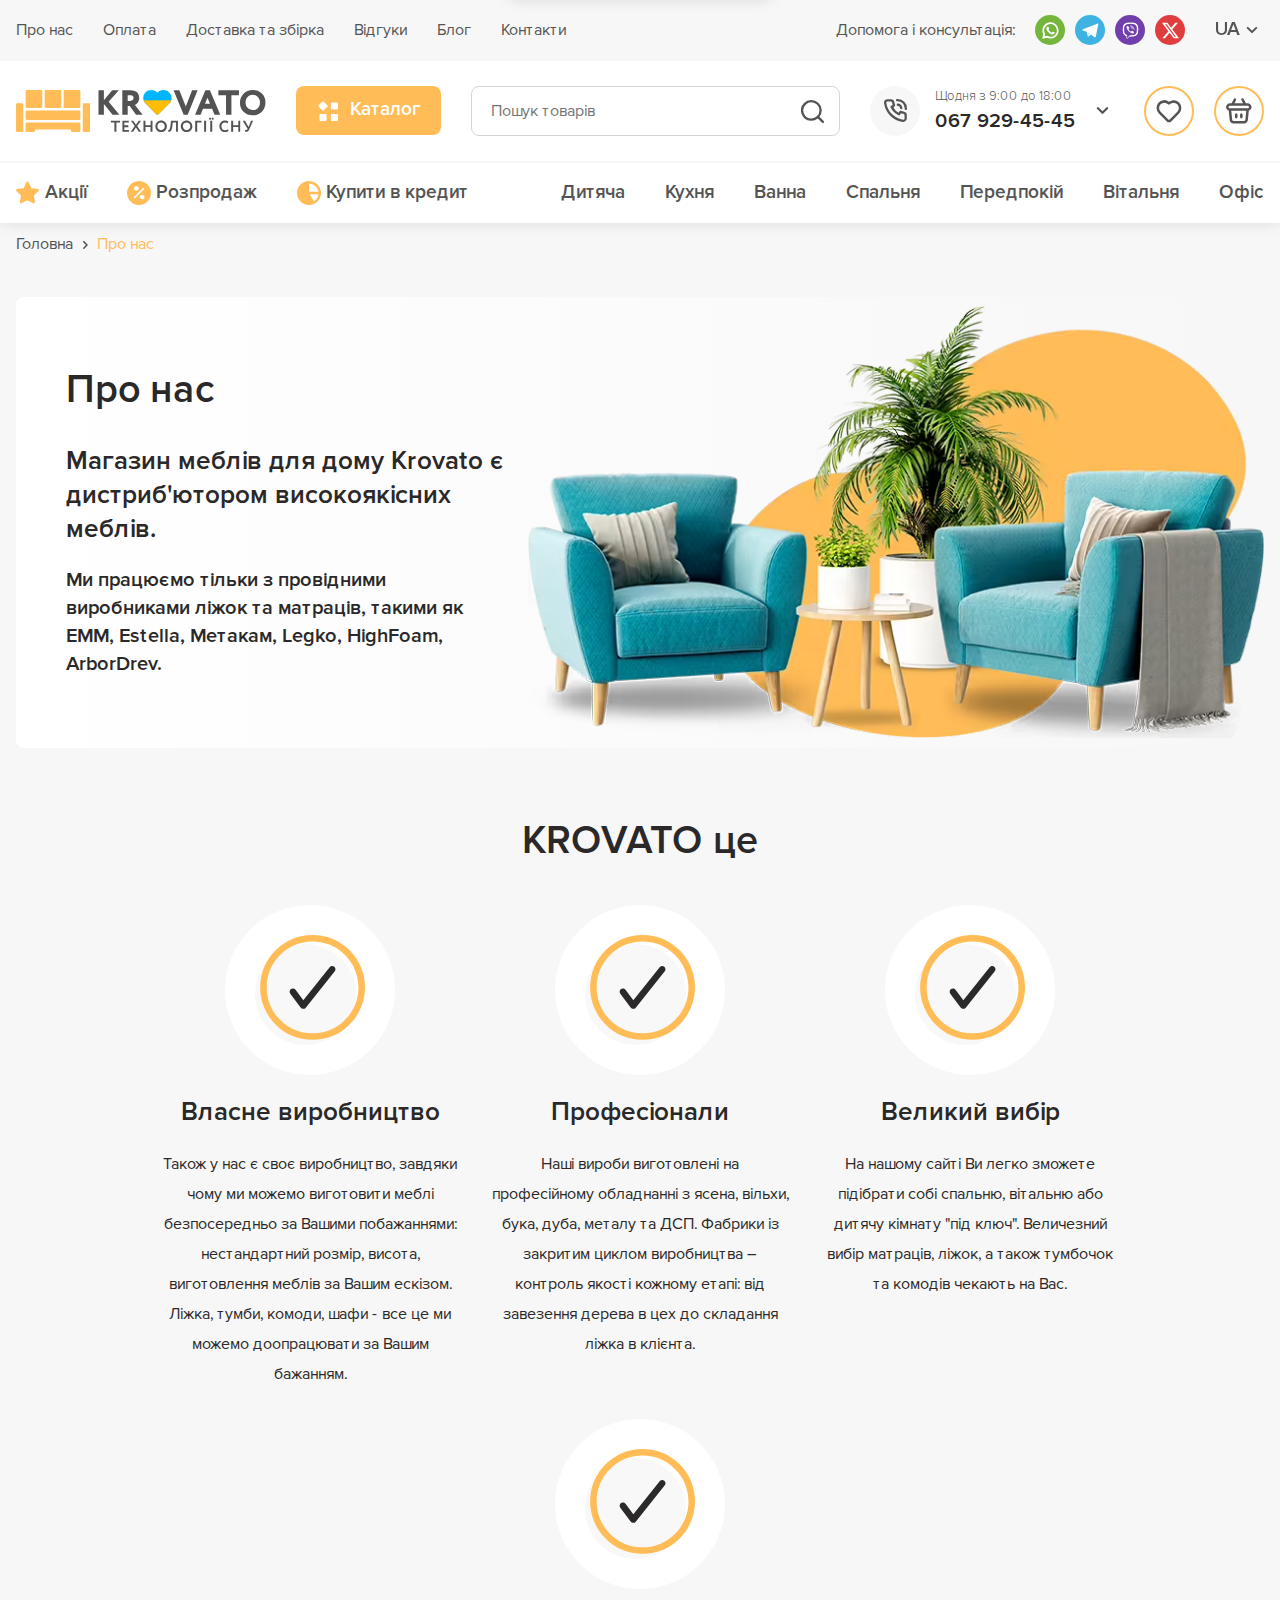
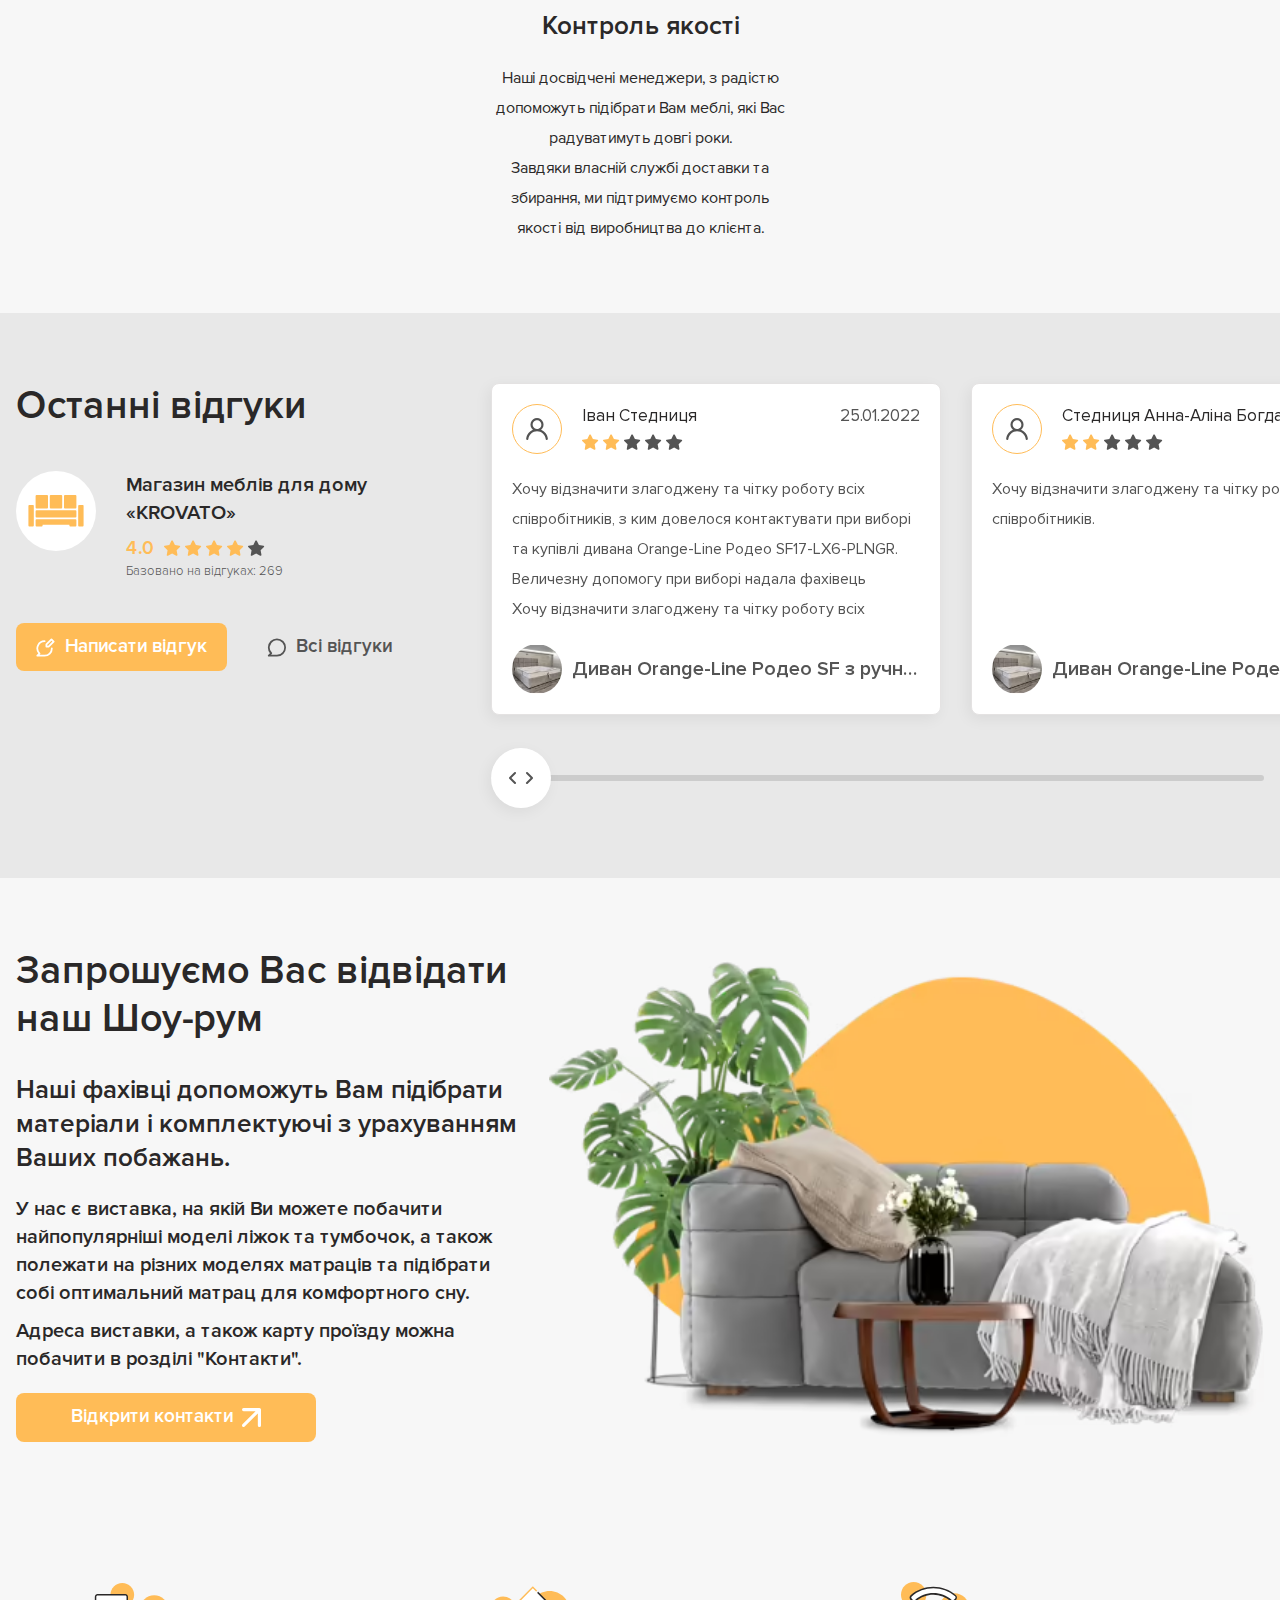
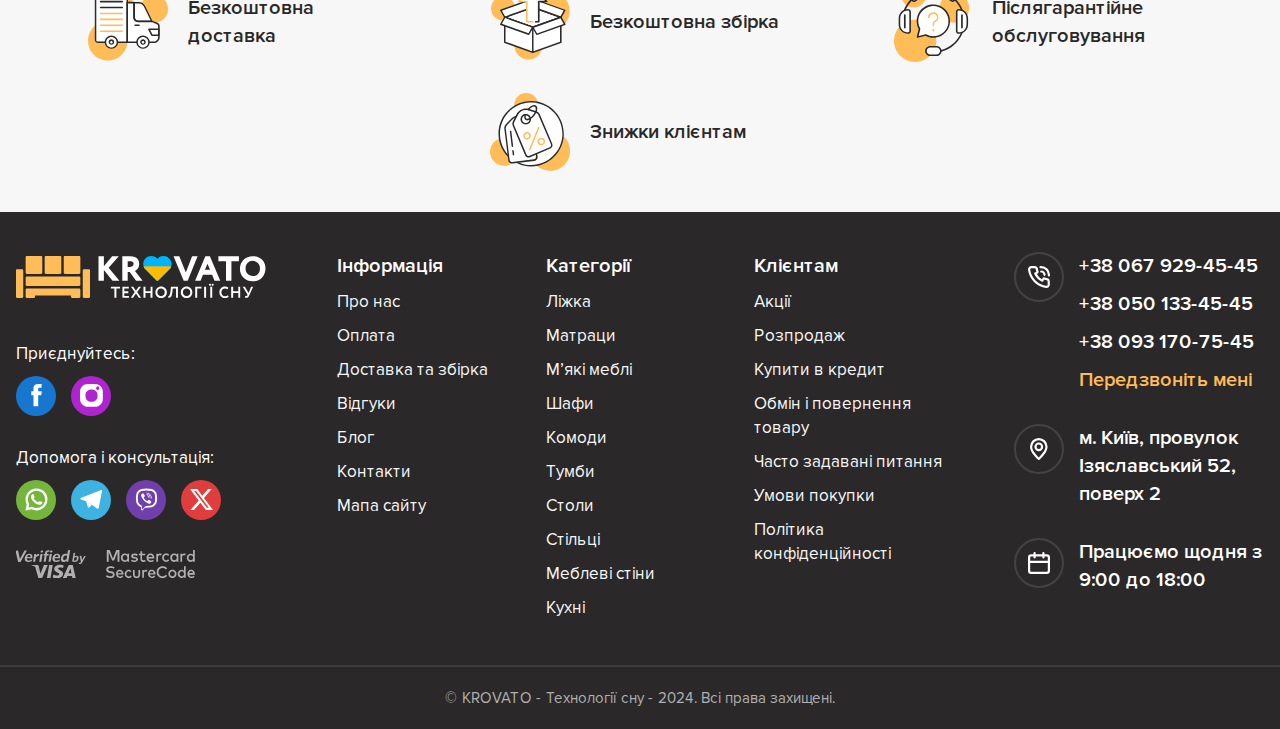
==== about.html @ 763081e1 "finished" ====
<!DOCTYPE html><html lang="uk"><head><meta charset="UTF-8"><meta name="viewport" content="width=device-width, initial-scale=1.0"><meta name="theme-color" content="#ffbc57"><title>Про нас — Krovato</title><!-- Favicons--><link rel="apple-touch-icon" sizes="180x180" href="img/apple-touch-icon.png"><link rel="icon" type="image/png" sizes="32x32" href="img/favicon-32x32.png"><link rel="icon" type="image/png" sizes="16x16" href="img/favicon-16x16.png"><link rel="shortcut icon" href="img/favicon.ico"><!-- Styles--><link href="css/style.min.css?v=20240804183355" rel="stylesheet"><!-- Scripts--><script>((g) => {
  var h,
    a,
    k,
    p = "The Google Maps JavaScript API",
    c = "google",
    l = "importLibrary",
    q = "__ib__",
    m = document,
    b = window;
  b = b[c] || (b[c] = {});
  var d = b.maps || (b.maps = {}),
    r = new Set(),
    e = new URLSearchParams(),
    u = () =>
      h ||
      (h = new Promise(async (f, n) => {
        await (a = m.createElement("script"));
        e.set("libraries", [...r] + "");
        for (k in g)
          e.set(
            k.replace(/[A-Z]/g, (t) => "_" + t[0].toLowerCase()),
            g[k],
          );
        e.set("callback", c + ".maps." + q);
        a.src = `https://maps.${c}apis.com/maps/api/js?` + e;
        d[q] = f;
        a.onerror = () => (h = n(Error(p + " could not load.")));
        a.nonce = m.querySelector("script[nonce]")?.nonce || "";
        m.head.append(a);
      }));
  d[l] ? console.warn(p + " only loads once. Ignoring:", g) : (d[l] = (f, ...n) => r.add(f) && u().then(() => d[l](f, ...n)));
})({
  key: "AIzaSyBPNXTcUcJ8CVnjEp--CkVmt9hb3hbCpBE",
  v: "weekly",
  // Use the 'v' parameter to indicate the version to use (weekly, beta, alpha, etc.).
  // Add other bootstrap parameters as needed, using camel case.
});</script><script src="js/app.min.js?v=20240804183355" defer></script></head><body><!-- Content wrapper--><div class="wrapper"><!-- Skip to main--><a class="skip-link" href="#main" tabindex="0">До основного контенту</a><!-- Header--><header class="wrapper__header header header--pos--sticky"><!-- Navigation--><div class="navigation-header"><div class="navigation-header__container" data-mover="#menu; beforeend; (width &lt; 62em);"><nav class="navigation-header__nav"><!-- List--><ul class="list-navigation-header"><li class="list-navigation-header__item"><a class="list-navigation-header__link" href="/about.html">Про нас</a></li><li class="list-navigation-header__item"><a class="list-navigation-header__link" href="/payment.html">Оплата</a></li><li class="list-navigation-header__item"><a class="list-navigation-header__link" href="/delivery.html">Доставка та збірка</a></li><li class="list-navigation-header__item"><a class="list-navigation-header__link" href="/reviews.html">Відгуки</a></li><li class="list-navigation-header__item"><a class="list-navigation-header__link" href="/blog.html">Блог</a></li><li class="list-navigation-header__item"><a class="list-navigation-header__link" href="/contacts.html">Контакти</a></li></ul></nav><div class="navigation-header__useful"><!-- Help   --><address class="navigation-header__help help-header"><p class="help-header__label">Допомога і консультація:</p><ul class="help-header__list"><li class="help-header__item"><a class="social-button social-button--bg--sushi" title="WhatsApp" href="#" target="_blank"><svg class="social-button__icon icon"><use xlink:href="img/icons/symbol-defs.svg#icon-whatsapp"></use></svg></a></li><li class="help-header__item"><a class="social-button social-button--bg--picton-blue" title="Telegram" href="#" target="_blank"><svg class="social-button__icon icon"><use xlink:href="img/icons/symbol-defs.svg#icon-telegram"></use></svg></a></li><li class="help-header__item"><a class="social-button social-button--bg--royal-purple" title="Viber" href="#" target="_blank"><svg class="social-button__icon icon"><use xlink:href="img/icons/symbol-defs.svg#icon-viber"></use></svg></a></li><li class="help-header__item"><a class="social-button social-button--bg--punch" title="Twitter-x" href="#" target="_blank"><svg class="social-button__icon icon"><use xlink:href="img/icons/symbol-defs.svg#icon-twitter-x"></use></svg></a></li></ul></address><!-- Lang--><div class="navigation-header__lang lang-header"><button class="lang-header__trigger" type="button" title="Language" aria-controls="lang-underlay"><span>UA</span><span class="lang-header__icons"><svg class="lang-header__icon icon"><use xlink:href="img/icons/symbol-defs.svg#icon-x"></use></svg><svg class="lang-header__icon icon"><use xlink:href="img/icons/symbol-defs.svg#icon-arrow"></use></svg></span></button><div class="lang-header__underlay" id="lang-underlay"><ul class="lang-header__list"><li class="lang-header__item"><a class="lang-header__link" href="#">EN</a></li><li class="lang-header__item"><a class="lang-header__link" href="#">PL</a></li><li class="lang-header__item"><a class="lang-header__link" href="#">DE</a></li><li class="lang-header__item"><a class="lang-header__link" href="#">FR</a></li><li class="lang-header__item"><a class="lang-header__link" href="#">IT</a></li></ul></div></div></div></div></div><!-- Main--><div class="main-header"><div class="main-header__container"><!-- Logo--><a class="main-header__logo" href="/"><img src="img/header/logo.svg" alt="Krovato – технології сну"></a><!-- Catalog--><div class="main-header__catalog catalog" data-mover=".main-header__container-mobile; beforeend; ( width &lt; 62em);"><button class="catalog__button switch" type="button"><span class="switch__icons"><svg class="icon"><use xlink:href="img/icons/symbol-defs.svg#icon-x-round-fill"></use></svg><svg class="icon"><use xlink:href="img/icons/symbol-defs.svg#icon-catalog"></use></svg></span>
Каталог</button><!-- Menu--><div class="catalog__menu menu-catalog" data-catalog="single"><div class="menu-catalog__column"><ul class="menu-catalog__list"><!-- Beds--><li class="menu-catalog__item" data-catalog-panel><div class="menu-catalog__control"><a class="menu-catalog__link" href="#"><img class="menu-catalog__img" src="img/header/catalog/beds.svg" alt="">
Ліжка</a><button class="menu-catalog__button button-menu-catalog" id="menu-trigger-one" type="button" data-catalog-trigger aria-controls="submenu-one"><span class="button-menu-catalog__wrapper"><svg class="button-menu-catalog__icon icon"><use xlink:href="img/icons/symbol-defs.svg#icon-arrow"></use></svg></span></button></div><div class="menu-catalog__submenu-catalog submenu-catalog" id="submenu-one" aria-labelledby="menu-trigger-one" role="region"><div class="submenu-catalog__gasket"><div class="submenu-catalog__content"><ul class="submenu-catalog__list"><li class="submenu-catalog__item"><a class="submenu-catalog__link" href="#">Ліжка від Krovato</a></li><li class="submenu-catalog__item"><a class="submenu-catalog__link" href="#">Ліжка з підіймальним механізмом</a></li><li class="submenu-catalog__item"><a class="submenu-catalog__link" href="#">Ліжка Акції</a></li><li class="submenu-catalog__item"><a class="submenu-catalog__link" href="#">Ліжка з м'яким узголів'ям</a></li><li class="submenu-catalog__item"><a class="submenu-catalog__link" href="#">Дерев'яні ліжка</a></li><li class="submenu-catalog__item"><a class="submenu-catalog__link" href="#">Дитячі ліжка</a></li><li class="submenu-catalog__item"><a class="submenu-catalog__link" href="#">Двоспальні ліжка</a></li><li class="submenu-catalog__item"><a class="submenu-catalog__link" href="#">Односпальні ліжка</a></li><li class="submenu-catalog__item"><a class="submenu-catalog__link" href="#">Металеві ліжка</a></li><li class="submenu-catalog__item"><a class="submenu-catalog__link" href="#">Ліжка з вбудованим матрацом</a></li><li class="submenu-catalog__item"><a class="submenu-catalog__link" href="#">Дивани-ліжка</a></li><li class="submenu-catalog__item"><a class="submenu-catalog__link" href="#">Ліжка подіуми</a></li></ul></div></div></div></li><!-- Mattresses--><li class="menu-catalog__item" data-catalog-panel><div class="menu-catalog__control"><a class="menu-catalog__link" href="#"><img class="menu-catalog__img" src="img/header/catalog/mattresses.svg" alt="">
Матраци</a><button class="menu-catalog__button button-menu-catalog" id="menu-trigger-two" type="button" data-catalog-trigger aria-controls="submenu-two"><span class="button-menu-catalog__wrapper"><svg class="button-menu-catalog__icon icon"><use xlink:href="img/icons/symbol-defs.svg#icon-arrow"></use></svg></span></button></div><div class="menu-catalog__submenu-catalog submenu-catalog" id="submenu-two" aria-labelledby="menu-trigger-two" role="region"><div class="submenu-catalog__gasket"><div class="submenu-catalog__content"><ul class="submenu-catalog__list"><li class="submenu-catalog__item"><a class="submenu-catalog__link" href="#">Односпальні матраци</a></li><li class="submenu-catalog__item"><a class="submenu-catalog__link" href="#">Двоспальні матраци</a></li><li class="submenu-catalog__item"><a class="submenu-catalog__link" href="#">Пружинний блок Bonnel</a></li><li class="submenu-catalog__item"><a class="submenu-catalog__link" href="#">Пружинний блок Pocket Spring</a></li><li class="submenu-catalog__item"><a class="submenu-catalog__link" href="#">Безпружинні матраци</a></li><li class="submenu-catalog__item"><a class="submenu-catalog__link" href="#">Матраци з ефектом Зима-Літо</a></li><li class="submenu-catalog__item"><a class="submenu-catalog__link" href="#">Футони</a></li><li class="submenu-catalog__item"><a class="submenu-catalog__link" href="#">Дитячі матраци</a></li><li class="submenu-catalog__item"><a class="submenu-catalog__link" href="#">Матраци Економ</a></li></ul></div></div></div></li><!-- Upholstered Furniture--><li class="menu-catalog__item" data-catalog-panel><div class="menu-catalog__control"><a class="menu-catalog__link" href="#"><img class="menu-catalog__img" src="img/header/catalog/upholstered-furniture.svg" alt="">
М'які меблі</a><button class="menu-catalog__button button-menu-catalog" id="menu-trigger-three" type="button" data-catalog-trigger aria-controls="submenu-three"><span class="button-menu-catalog__wrapper"><svg class="button-menu-catalog__icon icon"><use xlink:href="img/icons/symbol-defs.svg#icon-arrow"></use></svg></span></button></div><div class="menu-catalog__submenu-catalog submenu-catalog" id="submenu-three" aria-labelledby="menu-trigger-three" role="region"><div class="submenu-catalog__gasket"><div class="submenu-catalog__content"><ul class="submenu-catalog__list"><li class="submenu-catalog__item"><a class="submenu-catalog__link" href="#">Односпальні матраци</a></li><li class="submenu-catalog__item"><a class="submenu-catalog__link" href="#">Двоспальні матраци</a></li><li class="submenu-catalog__item"><a class="submenu-catalog__link" href="#">Пружинний блок Bonnel</a></li><li class="submenu-catalog__item"><a class="submenu-catalog__link" href="#">Пружинний блок Pocket Spring</a></li><li class="submenu-catalog__item"><a class="submenu-catalog__link" href="#">Безпружинні матраци</a></li><li class="submenu-catalog__item"><a class="submenu-catalog__link" href="#">Матраци з ефектом Зима-Літо</a></li><li class="submenu-catalog__item"><a class="submenu-catalog__link" href="#">Футони</a></li><li class="submenu-catalog__item"><a class="submenu-catalog__link" href="#">Дитячі матраци</a></li><li class="submenu-catalog__item"><a class="submenu-catalog__link" href="#">Матраци Економ</a></li></ul></div></div></div></li><!-- Wardrobes--><li class="menu-catalog__item" data-catalog-panel><div class="menu-catalog__control"><a class="menu-catalog__link" href="#"><img class="menu-catalog__img" src="img/header/catalog/wardrobes.svg" alt="">
Шафи</a><button class="menu-catalog__button button-menu-catalog" id="menu-trigger-four" type="button" data-catalog-trigger aria-controls="submenu-four"><span class="button-menu-catalog__wrapper"><svg class="button-menu-catalog__icon icon"><use xlink:href="img/icons/symbol-defs.svg#icon-arrow"></use></svg></span></button></div><div class="menu-catalog__submenu-catalog submenu-catalog" id="submenu-four" aria-labelledby="menu-trigger-four" role="region"><div class="submenu-catalog__gasket"><div class="submenu-catalog__content"><ul class="submenu-catalog__list"><li class="submenu-catalog__item"><a class="submenu-catalog__link" href="#">Односпальні матраци</a></li><li class="submenu-catalog__item"><a class="submenu-catalog__link" href="#">Двоспальні матраци</a></li><li class="submenu-catalog__item"><a class="submenu-catalog__link" href="#">Пружинний блок Bonnel</a></li><li class="submenu-catalog__item"><a class="submenu-catalog__link" href="#">Пружинний блок Pocket Spring</a></li><li class="submenu-catalog__item"><a class="submenu-catalog__link" href="#">Безпружинні матраци</a></li><li class="submenu-catalog__item"><a class="submenu-catalog__link" href="#">Матраци з ефектом Зима-Літо</a></li><li class="submenu-catalog__item"><a class="submenu-catalog__link" href="#">Футони</a></li><li class="submenu-catalog__item"><a class="submenu-catalog__link" href="#">Дитячі матраци</a></li><li class="submenu-catalog__item"><a class="submenu-catalog__link" href="#">Матраци Економ</a></li></ul></div></div></div></li><!-- Chests of Drawers--><li class="menu-catalog__item" data-catalog-panel><div class="menu-catalog__control"><a class="menu-catalog__link" href="#"><img class="menu-catalog__img" src="img/header/catalog/chests-of-drawers.svg" alt="">
Комоди</a><button class="menu-catalog__button button-menu-catalog" id="menu-trigger-five" type="button" data-catalog-trigger aria-controls="submenu-five"><span class="button-menu-catalog__wrapper"><svg class="button-menu-catalog__icon icon"><use xlink:href="img/icons/symbol-defs.svg#icon-arrow"></use></svg></span></button></div><div class="menu-catalog__submenu-catalog submenu-catalog" id="submenu-five" aria-labelledby="menu-trigger-five" role="region"><div class="submenu-catalog__gasket"><div class="submenu-catalog__content"><ul class="submenu-catalog__list"><li class="submenu-catalog__item"><a class="submenu-catalog__link" href="#">Односпальні матраци</a></li><li class="submenu-catalog__item"><a class="submenu-catalog__link" href="#">Двоспальні матраци</a></li><li class="submenu-catalog__item"><a class="submenu-catalog__link" href="#">Пружинний блок Bonnel</a></li><li class="submenu-catalog__item"><a class="submenu-catalog__link" href="#">Пружинний блок Pocket Spring</a></li><li class="submenu-catalog__item"><a class="submenu-catalog__link" href="#">Безпружинні матраци</a></li><li class="submenu-catalog__item"><a class="submenu-catalog__link" href="#">Матраци з ефектом Зима-Літо</a></li><li class="submenu-catalog__item"><a class="submenu-catalog__link" href="#">Футони</a></li><li class="submenu-catalog__item"><a class="submenu-catalog__link" href="#">Дитячі матраци</a></li><li class="submenu-catalog__item"><a class="submenu-catalog__link" href="#">Матраци Економ</a></li></ul></div></div></div></li><!-- Bedside Tables--><li class="menu-catalog__item" data-catalog-panel><div class="menu-catalog__control"><a class="menu-catalog__link" href="#"><img class="menu-catalog__img" src="img/header/catalog/bedside-tables.svg" alt="">
Тумби</a><button class="menu-catalog__button button-menu-catalog" id="menu-trigger-six" type="button" data-catalog-trigger aria-controls="submenu-six"><span class="button-menu-catalog__wrapper"><svg class="button-menu-catalog__icon icon"><use xlink:href="img/icons/symbol-defs.svg#icon-arrow"></use></svg></span></button></div><div class="menu-catalog__submenu-catalog submenu-catalog" id="submenu-six" aria-labelledby="menu-trigger-six" role="region"><div class="submenu-catalog__gasket"><div class="submenu-catalog__content"><ul class="submenu-catalog__list"><li class="submenu-catalog__item"><a class="submenu-catalog__link" href="#">Односпальні матраци</a></li><li class="submenu-catalog__item"><a class="submenu-catalog__link" href="#">Двоспальні матраци</a></li><li class="submenu-catalog__item"><a class="submenu-catalog__link" href="#">Пружинний блок Bonnel</a></li><li class="submenu-catalog__item"><a class="submenu-catalog__link" href="#">Пружинний блок Pocket Spring</a></li><li class="submenu-catalog__item"><a class="submenu-catalog__link" href="#">Безпружинні матраци</a></li><li class="submenu-catalog__item"><a class="submenu-catalog__link" href="#">Матраци з ефектом Зима-Літо</a></li><li class="submenu-catalog__item"><a class="submenu-catalog__link" href="#">Футони</a></li><li class="submenu-catalog__item"><a class="submenu-catalog__link" href="#">Дитячі матраци</a></li><li class="submenu-catalog__item"><a class="submenu-catalog__link" href="#">Матраци Економ</a></li></ul></div></div></div></li><!-- Tables--><li class="menu-catalog__item" data-catalog-panel><div class="menu-catalog__control"><a class="menu-catalog__link" href="#"><img class="menu-catalog__img" src="img/header/catalog/tables.svg" alt="">
Столи</a><button class="menu-catalog__button button-menu-catalog" id="menu-trigger-seven" type="button" data-catalog-trigger aria-controls="submenu-seven"><span class="button-menu-catalog__wrapper"><svg class="button-menu-catalog__icon icon"><use xlink:href="img/icons/symbol-defs.svg#icon-arrow"></use></svg></span></button></div><div class="menu-catalog__submenu-catalog submenu-catalog" id="submenu-seven" aria-labelledby="menu-trigger-seven" role="region"><div class="submenu-catalog__gasket"><div class="submenu-catalog__content"><ul class="submenu-catalog__list"><li class="submenu-catalog__item"><a class="submenu-catalog__link" href="#">Односпальні матраци</a></li><li class="submenu-catalog__item"><a class="submenu-catalog__link" href="#">Двоспальні матраци</a></li><li class="submenu-catalog__item"><a class="submenu-catalog__link" href="#">Пружинний блок Bonnel</a></li><li class="submenu-catalog__item"><a class="submenu-catalog__link" href="#">Пружинний блок Pocket Spring</a></li><li class="submenu-catalog__item"><a class="submenu-catalog__link" href="#">Безпружинні матраци</a></li><li class="submenu-catalog__item"><a class="submenu-catalog__link" href="#">Матраци з ефектом Зима-Літо</a></li><li class="submenu-catalog__item"><a class="submenu-catalog__link" href="#">Футони</a></li><li class="submenu-catalog__item"><a class="submenu-catalog__link" href="#">Дитячі матраци</a></li><li class="submenu-catalog__item"><a class="submenu-catalog__link" href="#">Матраци Економ</a></li></ul></div></div></div></li><!-- Chairs--><li class="menu-catalog__item" data-catalog-panel><div class="menu-catalog__control"><a class="menu-catalog__link" href="#"><img class="menu-catalog__img" src="img/header/catalog/chairs.svg" alt="">
Стільці</a><button class="menu-catalog__button button-menu-catalog" id="menu-trigger-eight" type="button" data-catalog-trigger aria-controls="submenu-eight"><span class="button-menu-catalog__wrapper"><svg class="button-menu-catalog__icon icon"><use xlink:href="img/icons/symbol-defs.svg#icon-arrow"></use></svg></span></button></div><div class="menu-catalog__submenu-catalog submenu-catalog" id="submenu-eight" aria-labelledby="menu-trigger-eight" role="region"><div class="submenu-catalog__gasket"><div class="submenu-catalog__content"><ul class="submenu-catalog__list"><li class="submenu-catalog__item"><a class="submenu-catalog__link" href="#">Односпальні матраци</a></li><li class="submenu-catalog__item"><a class="submenu-catalog__link" href="#">Двоспальні матраци</a></li><li class="submenu-catalog__item"><a class="submenu-catalog__link" href="#">Пружинний блок Bonnel</a></li><li class="submenu-catalog__item"><a class="submenu-catalog__link" href="#">Пружинний блок Pocket Spring</a></li><li class="submenu-catalog__item"><a class="submenu-catalog__link" href="#">Безпружинні матраци</a></li><li class="submenu-catalog__item"><a class="submenu-catalog__link" href="#">Матраци з ефектом Зима-Літо</a></li><li class="submenu-catalog__item"><a class="submenu-catalog__link" href="#">Футони</a></li><li class="submenu-catalog__item"><a class="submenu-catalog__link" href="#">Дитячі матраци</a></li><li class="submenu-catalog__item"><a class="submenu-catalog__link" href="#">Матраци Економ</a></li></ul></div></div></div></li><!-- Furniture Walls--><li class="menu-catalog__item" data-catalog-panel><div class="menu-catalog__control"><a class="menu-catalog__link" href="#"><img class="menu-catalog__img" src="img/header/catalog/furniture-walls.svg" alt="">
Меблеві стіни</a><button class="menu-catalog__button button-menu-catalog" id="menu-trigger-nine" type="button" data-catalog-trigger aria-controls="submenu-nine"><span class="button-menu-catalog__wrapper"><svg class="button-menu-catalog__icon icon"><use xlink:href="img/icons/symbol-defs.svg#icon-arrow"></use></svg></span></button></div><div class="menu-catalog__submenu-catalog submenu-catalog" id="submenu-nine" aria-labelledby="menu-trigger-nine" role="region"><div class="submenu-catalog__gasket"><div class="submenu-catalog__content"><ul class="submenu-catalog__list"><li class="submenu-catalog__item"><a class="submenu-catalog__link" href="#">Односпальні матраци</a></li><li class="submenu-catalog__item"><a class="submenu-catalog__link" href="#">Двоспальні матраци</a></li><li class="submenu-catalog__item"><a class="submenu-catalog__link" href="#">Пружинний блок Bonnel</a></li><li class="submenu-catalog__item"><a class="submenu-catalog__link" href="#">Пружинний блок Pocket Spring</a></li><li class="submenu-catalog__item"><a class="submenu-catalog__link" href="#">Безпружинні матраци</a></li><li class="submenu-catalog__item"><a class="submenu-catalog__link" href="#">Матраци з ефектом Зима-Літо</a></li><li class="submenu-catalog__item"><a class="submenu-catalog__link" href="#">Футони</a></li><li class="submenu-catalog__item"><a class="submenu-catalog__link" href="#">Дитячі матраци</a></li><li class="submenu-catalog__item"><a class="submenu-catalog__link" href="#">Матраци Економ</a></li></ul></div></div></div></li><!-- Kitchens--><li class="menu-catalog__item" data-catalog-panel><div class="menu-catalog__control"><a class="menu-catalog__link" href="#"><img class="menu-catalog__img" src="img/header/catalog/kitchens.svg" alt="">
Кухні</a><button class="menu-catalog__button button-menu-catalog" id="menu-trigger-ten" type="button" data-catalog-trigger aria-controls="submenu-ten"><span class="button-menu-catalog__wrapper"><svg class="button-menu-catalog__icon icon"><use xlink:href="img/icons/symbol-defs.svg#icon-arrow"></use></svg></span></button></div><div class="menu-catalog__submenu-catalog submenu-catalog" id="submenu-ten" aria-labelledby="menu-trigger-ten" role="region"><div class="submenu-catalog__gasket"><div class="submenu-catalog__content"><ul class="submenu-catalog__list"><li class="submenu-catalog__item"><a class="submenu-catalog__link" href="#">Односпальні матраци</a></li><li class="submenu-catalog__item"><a class="submenu-catalog__link" href="#">Двоспальні матраци</a></li><li class="submenu-catalog__item"><a class="submenu-catalog__link" href="#">Пружинний блок Bonnel</a></li><li class="submenu-catalog__item"><a class="submenu-catalog__link" href="#">Пружинний блок Pocket Spring</a></li><li class="submenu-catalog__item"><a class="submenu-catalog__link" href="#">Безпружинні матраци</a></li><li class="submenu-catalog__item"><a class="submenu-catalog__link" href="#">Матраци з ефектом Зима-Літо</a></li><li class="submenu-catalog__item"><a class="submenu-catalog__link" href="#">Футони</a></li><li class="submenu-catalog__item"><a class="submenu-catalog__link" href="#">Дитячі матраци</a></li><li class="submenu-catalog__item"><a class="submenu-catalog__link" href="#">Матраци Економ</a></li></ul></div></div></div></li></ul></div></div></div><!-- Search--><div class="main-header__search search-header" data-mover=".main-header__container-mobile; beforeend; (width &lt; 62em);"><button class="search-header__trigger button-header" type="button" title="Пошук"><svg class="button-header__close icon"><use xlink:href="img/icons/symbol-defs.svg#icon-x"></use></svg><svg class="button-header__open icon"><use xlink:href="img/icons/symbol-defs.svg#icon-search"> </use></svg></button><form class="search-header__form" action="#"><input class="search-header__input field" id="search-header" type="search" name="search" required minlength="3" placeholder="Пошук товарів"><button class="search-header__submit" title="Шукати"><svg class="search-header__icon icon"><use xlink:href="img/icons/symbol-defs.svg#icon-search"></use></svg></button></form></div><!-- Phone--><address class="main-header__phone phone-header"><div class="phone-header__main"><button class="phone-header__button" type="button" title="Розгорнути телефони"><svg class="icon"><use xlink:href="img/icons/symbol-defs.svg#icon-x"></use></svg><svg class="icon"><use xlink:href="img/icons/symbol-defs.svg#icon-phone"></use></svg></button><div class="phone-header__info" data-mover=".phone-header__underlay; afterbegin; (width &lt; 38.75em)"><p class="phone-header__schedule">Щодня з 9:00 до 18:00</p><a class="phone-header__link" href="tel:0679294545">067 929-45-45</a></div><button class="phone-header__trigger" type="button" title="Розгорнути телефони"><svg class="phone-header__icon icon"><use xlink:href="img/icons/symbol-defs.svg#icon-x"></use></svg><svg class="phone-header__icon icon"><use xlink:href="img/icons/symbol-defs.svg#icon-arrow"></use></svg></button></div><div class="phone-header__underlay"><ul class="phone-header__list"><li class="phone-header__item"><a class="phone-header__link" href="tel:0501334545">050 133-45-45</a></li><li class="phone-header__item"><a class="phone-header__link" href="tel:0931707545">093 170-75-45</a></li><li class="phone-header__item"><button class="phone-header__callback" type="button">Передзвоніть мені</button></li></ul></div></address><!-- Burger--><button class="main-header__burger burger" aria-controls="menu" title="Навігаційне меню"><span class="burger__icon"><span class="burger__line"></span></span></button><!-- Menu--><div class="main-header__menu menu" id="menu"></div><!-- Actions--><div class="main-header__actions" data-mover=".main-header__container-mobile; beforeend; (width &lt; 62em);"><button class="button-header" type="button" title="Улюблені"><svg class="button-header__close icon"><use xlink:href="img/icons/symbol-defs.svg#icon-x"></use></svg><svg class="button-header__open icon"><use xlink:href="img/icons/symbol-defs.svg#icon-heart"> </use></svg></button><button class="button-header" type="button" title="Кошик" data-cart-header><svg class="button-header__close icon"><use xlink:href="img/icons/symbol-defs.svg#icon-x"></use></svg><svg class="button-header__open icon"><use xlink:href="img/icons/symbol-defs.svg#icon-cart"> </use></svg></button><div class="main-header__cart cart-header"><!-- Header--><div class="cart-header__header"><p class="cart-header__title">Ваш кошик <span>4</span></p><button class="cart-header__close" type="button"><svg class="icon"><use xlink:href="img/icons/symbol-defs.svg#icon-x"></use></svg></button></div><!-- Body--><div class="cart-header__body"><article class="item-cart"><div class="item-cart__description"><h2 class="item-cart__title"><a class="item-cart__link" href="#">Ліжко Спарта / Sparta з підйомним механізмом</a></h2><p class="item-cart__sizes">Розмір: 61 x 184 x 2130 мм</p><p class="item-cart__availability"><svg class="item-cart__icon item-cart__icon--color--acapulco icon"><use xlink:href="img/icons/symbol-defs.svg#icon-available"></use></svg>
В наявності</p></div><a class="item-cart__frame" href="#"><picture class="item-cart__picture"><source srcset="img/products/sparta.avif" type="image/avif"/><source srcset="img/products/sparta.webp" type="image/webp"/><img src="img/products/sparta.jpg" alt="Ліжко Sparta з дерев'яним скелетом."/></picture></a><div class="item-cart__prices"><p class="item-cart__price">15 400 грн.</p><s class="item-cart__old-price">25 400 грн.</s></div><div class="item-cart__calc calc"><button class="calc__decrease" type="button">-</button><input class="calc__quantity" type="number" value="1" min="1"/><button class="calc__increase" type="button">+</button></div><button class="item-cart__close close-cart" type="button"><span class="close-cart__inner"><svg class="close-cart__icon icon"><use xlink:href="img/icons/symbol-defs.svg#icon-x"></use></svg></span></button></article><article class="item-cart"><div class="item-cart__description"><h2 class="item-cart__title"><a class="item-cart__link" href="#">Матрац ARGENTUM AMALTEA / Аргентум Амалті</a></h2><p class="item-cart__sizes">Розмір: 61 x 184 x 2130 мм</p><p class="item-cart__availability"><svg class="item-cart__icon item-cart__icon--color--acapulco icon"><use xlink:href="img/icons/symbol-defs.svg#icon-available"></use></svg>
В наявності</p></div><a class="item-cart__frame" href="#"><picture class="item-cart__picture"><source srcset="img/products/sparta.avif" type="image/avif"/><source srcset="img/products/sparta.webp" type="image/webp"/><img src="img/products/sparta.jpg" alt="Ліжко Sparta з дерев'яним скелетом."/></picture></a><div class="item-cart__prices"><p class="item-cart__price">15 400 грн.</p><s class="item-cart__old-price">25 400 грн.</s></div><div class="item-cart__calc calc"><button class="calc__decrease" type="button">-</button><input class="calc__quantity" type="number" value="1" min="1"/><button class="calc__increase" type="button">+</button></div><button class="item-cart__close close-cart" type="button"><span class="close-cart__inner"><svg class="close-cart__icon icon"><use xlink:href="img/icons/symbol-defs.svg#icon-x"></use></svg></span></button></article><article class="item-cart"><div class="item-cart__description"><h2 class="item-cart__title"><a class="item-cart__link" href="#">Матрац ARGENTUM AMALTEA / Аргентум Амалті</a></h2><p class="item-cart__sizes">Розмір: 61 x 184 x 2130 мм</p><p class="item-cart__availability"><svg class="item-cart__icon item-cart__icon--color--acapulco icon"><use xlink:href="img/icons/symbol-defs.svg#icon-available"></use></svg>
В наявності</p></div><a class="item-cart__frame" href="#"><picture class="item-cart__picture"><source srcset="img/products/sparta.avif" type="image/avif"/><source srcset="img/products/sparta.webp" type="image/webp"/><img src="img/products/sparta.jpg" alt="Ліжко Sparta з дерев'яним скелетом."/></picture></a><div class="item-cart__prices"><p class="item-cart__price">15 400 грн.</p><s class="item-cart__old-price">25 400 грн.</s></div><div class="item-cart__calc calc"><button class="calc__decrease" type="button">-</button><input class="calc__quantity" type="number" value="1" min="1"/><button class="calc__increase" type="button">+</button></div><button class="item-cart__close close-cart" type="button"><span class="close-cart__inner"><svg class="close-cart__icon icon"><use xlink:href="img/icons/symbol-defs.svg#icon-x"></use></svg></span></button></article></div><!-- Footer--><div class="cart-header__footer"><a class="cart-header__checkout button" href="/checkout.html">ОФОРМИТИ ЗАМОВЛЕННЯ</a><button class="cart-header__resume button button--skeleton" type="button">Продовжити покупки</button></div></div></div></div><div class="main-header__container-mobile"></div></div><!-- Assortment--><div class="header__assortment assortment-header"><div class="assortment-header__container" data-mover="#menu; beforeend; (width &lt; 62em);"><ul class="assortment-header__list list-assortment-header"><li class="list-assortment-header__item"><a class="list-assortment-header__link" href="#"><svg class="list-assortment-header__icon icon"><use xlink:href="img/icons/symbol-defs.svg#icon-star"></use></svg>
Акції</a></li><li class="list-assortment-header__item"><a class="list-assortment-header__link" href="#"><svg class="list-assortment-header__icon icon"><use xlink:href="img/icons/symbol-defs.svg#icon-sale"></use></svg>
Розпродаж</a></li><li class="list-assortment-header__item"><a class="list-assortment-header__link" href="#"><svg class="list-assortment-header__icon icon"><use xlink:href="img/icons/symbol-defs.svg#icon-credit"></use></svg>
Купити в кредит</a></li></ul><ul class="assortment-header__list assortment-header__list--wide list-assortment-header"><li class="list-assortment-header__item"><a class="list-assortment-header__link" href="#">Дитяча</a></li><li class="list-assortment-header__item"><a class="list-assortment-header__link" href="#">Кухня</a></li><li class="list-assortment-header__item"><a class="list-assortment-header__link" href="#">Ванна</a></li><li class="list-assortment-header__item"><a class="list-assortment-header__link" href="#">Спальня</a></li><li class="list-assortment-header__item"><a class="list-assortment-header__link" href="#">Передпокій</a></li><li class="list-assortment-header__item"><a class="list-assortment-header__link" href="#">Вітальня</a></li><li class="list-assortment-header__item"><a class="list-assortment-header__link" href="#">Офіс</a></li></ul></div></div><!-- Overlay--><div class="header__overlay overlay" data-catalog-overlay></div></header><!-- Main--><main class="wrapper__main main" id="main"><nav class="main__breadcrumbs breadcrumbs"><div class="breadcrumbs__container"><ol class="breadcrumbs__list"><li class="breadcrumbs__item"><a class="breadcrumbs__link" href="/">Головна</a></li><li class="breadcrumbs__item" aria-current="page">Про нас</li></ol></div></nav><section class="main__fade-block fade-block"><div class="fade-block__layout"><div class="fade-block__text-group"><h1 class="fade-block__title title">Про нас</h1><div class="fade-block__heavy-group"><p>Магазин меблів для дому Krovato є дистриб'ютором високоякісних меблів.</p></div><div class="fade-block__light-group"><p>Ми працюємо тільки з провідними виробниками ліжок та матраців, такими як ЕММ, Estella, Метакам, Legko, HighFoam, ArborDrev.</p></div></div><picture class="fade-block__picture"><source srcset="img/about/blue-chairs-and-palm.avif" type="image/avif"/><source srcset="img/about/blue-chairs-and-palm.webp" type="image/webp"/><img src="img/about/blue-chairs-and-palm.png" alt="Затишні сині крісла та пальма."/></picture></div></section><section class="main__group-block group-block"><div class="group-block__container"><h2 class="group-block__title title">KROVATO це</h2><ul class="group-block__list"><li class="group-block__item"><section class="section-block"><img class="section-block__img" src="img/about/check.svg" alt=""><h3 class="section-block__title">Власне виробництво</h3><div class="section-block__text-group"><p>Також у нас є своє виробництво, завдяки чому ми можемо виготовити меблі безпосередньо за Вашими побажаннями: нестандартний розмір, висота, виготовлення меблів за Вашим ескізом. Ліжка, тумби, комоди, шафи - все це ми можемо доопрацювати за Вашим бажанням.</p></div></section></li><li class="group-block__item"><section class="section-block"><img class="section-block__img" src="img/about/check.svg" alt=""><h3 class="section-block__title">Професіонали</h3><div class="section-block__text-group"><p>Наші вироби виготовлені на професійному обладнанні з ясена, вільхи, бука, дуба, металу та ДСП. Фабрики із закритим циклом виробництва – контроль якості кожному етапі: від завезення дерева в цех до складання ліжка в клієнта.</p></div></section></li><li class="group-block__item"><section class="section-block"><img class="section-block__img" src="img/about/check.svg" alt=""><h3 class="section-block__title">Великий вибір</h3><div class="section-block__text-group"><p>На нашому сайті Ви легко зможете підібрати собі спальню, вітальню або дитячу кімнату "під ключ". Величезний вибір матраців, ліжок, а також тумбочок та комодів чекають на Вас.</p></div></section></li><li class="group-block__item"><section class="section-block"><img class="section-block__img" src="img/about/check.svg" alt=""><h3 class="section-block__title">Контроль якості</h3><div class="section-block__text-group"><p>Наші досвідчені менеджери, з радістю допоможуть підібрати Вам меблі, які Вас радуватимуть довгі роки.</p><p>Завдяки власній службі доставки та збирання, ми підтримуємо контроль якості від виробництва до клієнта.</p></div></section></li></ul></div></section><section class="main__recent-reviews recent-reviews"><div class="recent-reviews__content"><section class="recent-reviews__section"><!-- Heading--><h2 class="recent-reviews__title title">Останні відгуки</h2><!-- Body--><div class="recent-reviews__shop shop"><div class="shop__sticker"><img src="img/icons/coach.svg" alt=""></div><div class="shop__read"><h3 class="shop__title">Магазин меблів для дому «KROVATO»</h3><!-- Rating--><div class="shop__rating rating"><div class="rating__show"><div class="rating__value">4.0</div><!-- Stars--><div class="rating__stars stars"><div class="stars__item"><svg class="icon"><use xlink:href="img/icons/symbol-defs.svg#icon-star"></use></svg></div><div class="stars__item"><svg class="icon"><use xlink:href="img/icons/symbol-defs.svg#icon-star"></use></svg></div><div class="stars__item"><svg class="icon"><use xlink:href="img/icons/symbol-defs.svg#icon-star"></use></svg></div><div class="stars__item stars__item--active"><svg class="icon"><use xlink:href="img/icons/symbol-defs.svg#icon-star"></use></svg></div><div class="stars__item"><svg class="icon"><use xlink:href="img/icons/symbol-defs.svg#icon-star"></use></svg></div></div></div><p class="rating__stats">Базовано на відгуках: 269</p></div></div></div><!-- Actions--><div class="recent-reviews__actions"><a class="recent-reviews__button button" href="#"><svg class="icon"><use xlink:href="img/icons/symbol-defs.svg#icon-review"></use></svg>
Написати відгук</a><a class="recent-reviews__button button button--ghost" href="#"><svg class="icon"><use xlink:href="img/icons/symbol-defs.svg#icon-chat"></use></svg>
Всі відгуки</a></div></section><div class="recent-reviews__slider slider-reviews"><!-- Slider main container--><div class="slider-reviews__swiper swiper"><!-- Additional required wrapper--><div class="slider-reviews__wrapper swiper-wrapper"><!-- Slides--><article class="slider-reviews__slide swiper-slide card-review"><header class="card-review__header"><!-- Title--><h3 class="card-review__title">Іван Стедниця</h3><!-- Time--><time class="card-review__time" datetime="2022-01-25">25.01.2022</time><!-- Avatar--><div class="card-review__avatar"></div><!-- Stars--><div class="card-review__stars stars"><div class="stars__item"><svg class="icon"><use xlink:href="img/icons/symbol-defs.svg#icon-star"></use></svg></div><div class="stars__item stars__item--active"><svg class="icon"><use xlink:href="img/icons/symbol-defs.svg#icon-star"></use></svg></div><div class="stars__item"><svg class="icon"><use xlink:href="img/icons/symbol-defs.svg#icon-star"></use></svg></div><div class="stars__item"><svg class="icon"><use xlink:href="img/icons/symbol-defs.svg#icon-star"></use></svg></div><div class="stars__item"><svg class="icon"><use xlink:href="img/icons/symbol-defs.svg#icon-star"></use></svg></div></div></header><div class="card-review__text-group card-review__text-group--scroll"><p>Хочу відзначити злагоджену та чітку роботу всіх співробітників, з ким довелося контактувати при виборі та купівлі дивана Orange-Line Родео SF17-LX6-PLNGR. Величезну допомогу при виборі надала фахівець</p><p>Хочу відзначити злагоджену та чітку роботу всіх співробітників, з ким довелося контактувати при виборі та купівлі дивана Orange-Line Родео SF17-LX6-PLNGR. Величезну допомогу при виборі надала фахівець</p></div><a class="card-review__footer footer-card-review" href="/product.html"><picture class="footer-card-review__picture"><source srcset="img/card-review/product.avif" type="image/avif"/><source srcset="img/card-review/product.webp" type="image/webp"/><img src="img/card-review/product.jpg" alt="Білий масивний диван Orange-Line Родео SF "/></picture><div class="footer-card-review__title">Диван Orange-Line Родео SF з ручним налаштуванням висоти та з автоматичною підсвіткою</div></a></article><article class="slider-reviews__slide swiper-slide card-review"><header class="card-review__header"><!-- Title--><h3 class="card-review__title">Стедниця Анна-Аліна Богданівна</h3><!-- Time--><time class="card-review__time" datetime="2024-01-27">27.01.2024</time><!-- Avatar--><div class="card-review__avatar"></div><!-- Stars--><div class="card-review__stars stars"><div class="stars__item"><svg class="icon"><use xlink:href="img/icons/symbol-defs.svg#icon-star"></use></svg></div><div class="stars__item stars__item--active"><svg class="icon"><use xlink:href="img/icons/symbol-defs.svg#icon-star"></use></svg></div><div class="stars__item"><svg class="icon"><use xlink:href="img/icons/symbol-defs.svg#icon-star"></use></svg></div><div class="stars__item"><svg class="icon"><use xlink:href="img/icons/symbol-defs.svg#icon-star"></use></svg></div><div class="stars__item"><svg class="icon"><use xlink:href="img/icons/symbol-defs.svg#icon-star"></use></svg></div></div></header><div class="card-review__text-group card-review__text-group--scroll card-review__text-group card-review__text-group--scroll--scroll"><p>Хочу відзначити злагоджену та чітку роботу всіх співробітників.</p></div><a class="card-review__footer footer-card-review" href="/product.html"><picture class="footer-card-review__picture"><source srcset="img/card-review/product.avif" type="image/avif"/><source srcset="img/card-review/product.webp" type="image/webp"/><img src="img/card-review/product.jpg" alt="Білий масивний диван Orange-Line Родео SF "/></picture><div class="footer-card-review__title">Диван Orange-Line Родео SF з ручним налаштуванням висоти та з автоматичною підсвіткою</div></a></article><article class="slider-reviews__slide swiper-slide card-review"><header class="card-review__header"><!-- Title--><h3 class="card-review__title">Іван Стедниця</h3><!-- Time--><time class="card-review__time" datetime="2022-01-25">25.01.2022</time><!-- Avatar--><div class="card-review__avatar"></div><!-- Stars--><div class="card-review__stars stars"><div class="stars__item"><svg class="icon"><use xlink:href="img/icons/symbol-defs.svg#icon-star"></use></svg></div><div class="stars__item stars__item--active"><svg class="icon"><use xlink:href="img/icons/symbol-defs.svg#icon-star"></use></svg></div><div class="stars__item"><svg class="icon"><use xlink:href="img/icons/symbol-defs.svg#icon-star"></use></svg></div><div class="stars__item"><svg class="icon"><use xlink:href="img/icons/symbol-defs.svg#icon-star"></use></svg></div><div class="stars__item"><svg class="icon"><use xlink:href="img/icons/symbol-defs.svg#icon-star"></use></svg></div></div></header><div class="card-review__text-group card-review__text-group--scroll card-review__text-group card-review__text-group--scroll--scroll"><p>Хочу відзначити злагоджену та чітку роботу всіх співробітників, з ким довелося контактувати при виборі та купівлі дивана Orange-Line Родео SF17-LX6-PLNGR. Величезну допомогу при виборі надала фахівець</p><p>Хочу відзначити злагоджену та чітку роботу всіх співробітників, з ким довелося контактувати при виборі та купівлі дивана Orange-Line Родео SF17-LX6-PLNGR. Величезну допомогу при виборі надала фахівець</p></div><a class="card-review__footer footer-card-review" href="/product.html"><picture class="footer-card-review__picture"><source srcset="img/card-review/product.avif" type="image/avif"/><source srcset="img/card-review/product.webp" type="image/webp"/><img src="img/card-review/product.jpg" alt="Білий масивний диван Orange-Line Родео SF "/></picture><div class="footer-card-review__title">Диван Orange-Line Родео SF з ручним налаштуванням висоти та з автоматичною підсвіткою</div></a></article><article class="slider-reviews__slide swiper-slide card-review"><header class="card-review__header"><!-- Title--><h3 class="card-review__title">Іван Стедниця</h3><!-- Time--><time class="card-review__time" datetime="2022-01-25">25.01.2022</time><!-- Avatar--><div class="card-review__avatar"></div><!-- Stars--><div class="card-review__stars stars"><div class="stars__item"><svg class="icon"><use xlink:href="img/icons/symbol-defs.svg#icon-star"></use></svg></div><div class="stars__item stars__item--active"><svg class="icon"><use xlink:href="img/icons/symbol-defs.svg#icon-star"></use></svg></div><div class="stars__item"><svg class="icon"><use xlink:href="img/icons/symbol-defs.svg#icon-star"></use></svg></div><div class="stars__item"><svg class="icon"><use xlink:href="img/icons/symbol-defs.svg#icon-star"></use></svg></div><div class="stars__item"><svg class="icon"><use xlink:href="img/icons/symbol-defs.svg#icon-star"></use></svg></div></div></header><div class="card-review__text-group card-review__text-group--scroll card-review__text-group card-review__text-group--scroll--scroll"><p>Хочу відзначити злагоджену та чітку роботу всіх співробітників, з ким довелося контактувати при виборі та купівлі дивана Orange-Line Родео SF17-LX6-PLNGR. Величезну допомогу при виборі надала фахівець</p><p>Хочу відзначити злагоджену та чітку роботу всіх співробітників, з ким довелося контактувати при виборі та купівлі дивана Orange-Line Родео SF17-LX6-PLNGR. Величезну допомогу при виборі надала фахівець</p></div><a class="card-review__footer footer-card-review" href="/product.html"><picture class="footer-card-review__picture"><source srcset="img/card-review/product.avif" type="image/avif"/><source srcset="img/card-review/product.webp" type="image/webp"/><img src="img/card-review/product.jpg" alt="Білий масивний диван Orange-Line Родео SF "/></picture><div class="footer-card-review__title">Диван Orange-Line Родео SF з ручним налаштуванням висоти та з автоматичною підсвіткою</div></a></article><article class="slider-reviews__slide swiper-slide card-review"><header class="card-review__header"><!-- Title--><h3 class="card-review__title">Іван Стедниця</h3><!-- Time--><time class="card-review__time" datetime="2022-01-25">25.01.2022</time><!-- Avatar--><div class="card-review__avatar"></div><!-- Stars--><div class="card-review__stars stars"><div class="stars__item"><svg class="icon"><use xlink:href="img/icons/symbol-defs.svg#icon-star"></use></svg></div><div class="stars__item stars__item--active"><svg class="icon"><use xlink:href="img/icons/symbol-defs.svg#icon-star"></use></svg></div><div class="stars__item"><svg class="icon"><use xlink:href="img/icons/symbol-defs.svg#icon-star"></use></svg></div><div class="stars__item"><svg class="icon"><use xlink:href="img/icons/symbol-defs.svg#icon-star"></use></svg></div><div class="stars__item"><svg class="icon"><use xlink:href="img/icons/symbol-defs.svg#icon-star"></use></svg></div></div></header><div class="card-review__text-group card-review__text-group--scroll card-review__text-group card-review__text-group--scroll--scroll"><p>Хочу відзначити злагоджену та чітку роботу всіх співробітників, з ким довелося контактувати при виборі та купівлі дивана Orange-Line Родео SF17-LX6-PLNGR. Величезну допомогу при виборі надала фахівець</p><p>Хочу відзначити злагоджену та чітку роботу всіх співробітників, з ким довелося контактувати при виборі та купівлі дивана Orange-Line Родео SF17-LX6-PLNGR. Величезну допомогу при виборі надала фахівець</p></div><a class="card-review__footer footer-card-review" href="/product.html"><picture class="footer-card-review__picture"><source srcset="img/card-review/product.avif" type="image/avif"/><source srcset="img/card-review/product.webp" type="image/webp"/><img src="img/card-review/product.jpg" alt="Білий масивний диван Orange-Line Родео SF "/></picture><div class="footer-card-review__title">Диван Orange-Line Родео SF з ручним налаштуванням висоти та з автоматичною підсвіткою</div></a></article><article class="slider-reviews__slide swiper-slide card-review"><header class="card-review__header"><!-- Title--><h3 class="card-review__title">Іван Стедниця</h3><!-- Time--><time class="card-review__time" datetime="2022-01-25">25.01.2022</time><!-- Avatar--><div class="card-review__avatar"></div><!-- Stars--><div class="card-review__stars stars"><div class="stars__item"><svg class="icon"><use xlink:href="img/icons/symbol-defs.svg#icon-star"></use></svg></div><div class="stars__item stars__item--active"><svg class="icon"><use xlink:href="img/icons/symbol-defs.svg#icon-star"></use></svg></div><div class="stars__item"><svg class="icon"><use xlink:href="img/icons/symbol-defs.svg#icon-star"></use></svg></div><div class="stars__item"><svg class="icon"><use xlink:href="img/icons/symbol-defs.svg#icon-star"></use></svg></div><div class="stars__item"><svg class="icon"><use xlink:href="img/icons/symbol-defs.svg#icon-star"></use></svg></div></div></header><div class="card-review__text-group card-review__text-group--scroll card-review__text-group card-review__text-group--scroll--scroll"><p>Хочу відзначити злагоджену та чітку роботу всіх співробітників, з ким довелося контактувати при виборі та купівлі дивана Orange-Line Родео SF17-LX6-PLNGR. Величезну допомогу при виборі надала фахівець</p><p>Хочу відзначити злагоджену та чітку роботу всіх співробітників, з ким довелося контактувати при виборі та купівлі дивана Orange-Line Родео SF17-LX6-PLNGR. Величезну допомогу при виборі надала фахівець</p></div><a class="card-review__footer footer-card-review" href="/product.html"><picture class="footer-card-review__picture"><source srcset="img/card-review/product.avif" type="image/avif"/><source srcset="img/card-review/product.webp" type="image/webp"/><img src="img/card-review/product.jpg" alt="Білий масивний диван Orange-Line Родео SF "/></picture><div class="footer-card-review__title">Диван Orange-Line Родео SF з ручним налаштуванням висоти та з автоматичною підсвіткою</div></a></article><article class="slider-reviews__slide swiper-slide card-review"><header class="card-review__header"><!-- Title--><h3 class="card-review__title">Іван Стедниця</h3><!-- Time--><time class="card-review__time" datetime="2022-01-25">25.01.2022</time><!-- Avatar--><div class="card-review__avatar"></div><!-- Stars--><div class="card-review__stars stars"><div class="stars__item"><svg class="icon"><use xlink:href="img/icons/symbol-defs.svg#icon-star"></use></svg></div><div class="stars__item stars__item--active"><svg class="icon"><use xlink:href="img/icons/symbol-defs.svg#icon-star"></use></svg></div><div class="stars__item"><svg class="icon"><use xlink:href="img/icons/symbol-defs.svg#icon-star"></use></svg></div><div class="stars__item"><svg class="icon"><use xlink:href="img/icons/symbol-defs.svg#icon-star"></use></svg></div><div class="stars__item"><svg class="icon"><use xlink:href="img/icons/symbol-defs.svg#icon-star"></use></svg></div></div></header><div class="card-review__text-group card-review__text-group--scroll card-review__text-group card-review__text-group--scroll--scroll"><p>Хочу відзначити злагоджену та чітку роботу всіх співробітників, з ким довелося контактувати при виборі та купівлі дивана Orange-Line Родео SF17-LX6-PLNGR. Величезну допомогу при виборі надала фахівець</p><p>Хочу відзначити злагоджену та чітку роботу всіх співробітників, з ким довелося контактувати при виборі та купівлі дивана Orange-Line Родео SF17-LX6-PLNGR. Величезну допомогу при виборі надала фахівець</p></div><a class="card-review__footer footer-card-review" href="/product.html"><picture class="footer-card-review__picture"><source srcset="img/card-review/product.avif" type="image/avif"/><source srcset="img/card-review/product.webp" type="image/webp"/><img src="img/card-review/product.jpg" alt="Білий масивний диван Orange-Line Родео SF "/></picture><div class="footer-card-review__title">Диван Orange-Line Родео SF з ручним налаштуванням висоти та з автоматичною підсвіткою</div></a></article><article class="slider-reviews__slide swiper-slide card-review"><header class="card-review__header"><!-- Title--><h3 class="card-review__title">Іван Стедниця</h3><!-- Time--><time class="card-review__time" datetime="2022-01-25">25.01.2022</time><!-- Avatar--><div class="card-review__avatar"></div><!-- Stars--><div class="card-review__stars stars"><div class="stars__item"><svg class="icon"><use xlink:href="img/icons/symbol-defs.svg#icon-star"></use></svg></div><div class="stars__item stars__item--active"><svg class="icon"><use xlink:href="img/icons/symbol-defs.svg#icon-star"></use></svg></div><div class="stars__item"><svg class="icon"><use xlink:href="img/icons/symbol-defs.svg#icon-star"></use></svg></div><div class="stars__item"><svg class="icon"><use xlink:href="img/icons/symbol-defs.svg#icon-star"></use></svg></div><div class="stars__item"><svg class="icon"><use xlink:href="img/icons/symbol-defs.svg#icon-star"></use></svg></div></div></header><div class="card-review__text-group card-review__text-group--scroll card-review__text-group card-review__text-group--scroll--scroll"><p>Хочу відзначити злагоджену та чітку роботу всіх співробітників, з ким довелося контактувати при виборі та купівлі дивана Orange-Line Родео SF17-LX6-PLNGR. Величезну допомогу при виборі надала фахівець</p><p>Хочу відзначити злагоджену та чітку роботу всіх співробітників, з ким довелося контактувати при виборі та купівлі дивана Orange-Line Родео SF17-LX6-PLNGR. Величезну допомогу при виборі надала фахівець</p></div><a class="card-review__footer footer-card-review" href="/product.html"><picture class="footer-card-review__picture"><source srcset="img/card-review/product.avif" type="image/avif"/><source srcset="img/card-review/product.webp" type="image/webp"/><img src="img/card-review/product.jpg" alt="Білий масивний диван Orange-Line Родео SF "/></picture><div class="footer-card-review__title">Диван Orange-Line Родео SF з ручним налаштуванням висоти та з автоматичною підсвіткою</div></a></article></div></div><!-- If we need scrollbar--><div class="slider-reviews__scrollbar scrollbar-slider"><div class="scrollbar-slider__thumb"><svg class="icon"><use xlink:href="img/icons/symbol-defs.svg#icon-scroll"></use></svg></div></div></div></div></section><section class="main__plain-block plain-block"><div class="plain-block__container"><div class="plain-block__group"><h2 class="plain-block__title title">Запрошуємо Вас відвідати наш Шоу-рум</h2><div class="plain-block__heavy-group"><p>Наші фахівці допоможуть Вам підібрати матеріали і комплектуючі з урахуванням Ваших побажань.</p></div><div class="plain-block__light-group"><p>У нас є виставка, на якій Ви можете побачити найпопулярніші моделі ліжок та тумбочок, а також полежати на різних моделях матраців та підібрати собі оптимальний матрац для комфортного сну.</p><p>Адреса виставки, а також карту проїзду можна побачити в розділі "Контакти".</p></div><button class="plain-block__button button" type="button">Відкрити контакти<svg class="button__icon icon"><use xlink:href="img/icons/symbol-defs.svg#icon-arrow-side"></use></svg></button></div><picture class="plain-block__picture"><source srcset="img/about/gray-coach.avif" type="image/avif"/><source srcset="img/about/gray-coach.webp" type="image/webp"/><img src="img/about/gray-coach.png" alt="Сірий диван."/></picture></div></section></main><!-- Advantages--><div class="wrapper__advantages advantages"><div class="advantages__container"><ul class="advantages__list"><li class="advantages__item item-advantages"><img class="item-advantages__img" src="img/advantages/van.svg" alt=""><p class="item-advantages__label">Безкоштовна доставка</p></li><li class="advantages__item item-advantages"><img class="item-advantages__img" src="img/advantages/box.svg" alt=""><p class="item-advantages__label">Безкоштовна збірка</p></li><li class="advantages__item item-advantages"><img class="item-advantages__img" src="img/advantages/headphones.svg" alt=""><p class="item-advantages__label">Післягарантійне обслуговування</p></li><li class="advantages__item item-advantages"><img class="item-advantages__img" src="img/advantages/stickers.svg" alt=""><p class="item-advantages__label">Знижки клієнтам</p></li></ul></div></div><!-- Footer--><footer class="footer"><!-- Main--><div class="main-footer"><div class="main-footer__container"><!-- Logo--><div class="main-footer__logo"><img src="img/footer/logo-footer.svg" alt="Krovato – технології сну"></div><!-- Accordion--><div class="main-footer__accordion accordion-footer" data-ac data-ac-mode="single" data-ac-media="(width &lt; 34.5em)"><!-- Section--><section class="accordion-footer__panel" data-ac-panel><h2 class="accordion-footer__title"><button class="accordion-footer__trigger" data-ac-trigger>Інформація<svg class="accordion-footer__icon icon"><use xlink:href="img/icons/symbol-defs.svg#icon-arrow"></use></svg></button></h2><div class="accordion-footer__content" data-ac-content hidden><div><div class="accordion-footer__body"><ul class="accordion-footer__list"><li class="accordion-footer__item"><a class="accordion-footer__link" href="/about.html">Про нас</a></li><li class="accordion-footer__item"><a class="accordion-footer__link" href="/payment.html">Оплата</a></li><li class="accordion-footer__item"><a class="accordion-footer__link" href="/delivery.html">Доставка та збірка</a></li><li class="accordion-footer__item"><a class="accordion-footer__link" href="/reviews.html">Відгуки</a></li><li class="accordion-footer__item"><a class="accordion-footer__link" href="/blog.html">Блог</a></li><li class="accordion-footer__item"><a class="accordion-footer__link" href="/contacts.html">Контакти</a></li><li class="accordion-footer__item"><a class="accordion-footer__link" href="#">Мапа сайту</a></li></ul></div></div></div></section><!-- Section--><section class="accordion-footer__panel" data-ac-panel><h2 class="accordion-footer__title"><button class="accordion-footer__trigger" data-ac-trigger>Категорії<svg class="accordion-footer__icon icon"><use xlink:href="img/icons/symbol-defs.svg#icon-arrow"></use></svg></button></h2><div class="accordion-footer__content" data-ac-content hidden><div><div class="accordion-footer__body"><ul class="accordion-footer__list"><li class="accordion-footer__item"><a class="accordion-footer__link" href="#">Ліжка</a></li><li class="accordion-footer__item"><a class="accordion-footer__link" href="#">Матраци</a></li><li class="accordion-footer__item"><a class="accordion-footer__link" href="#">М’які меблі</a></li><li class="accordion-footer__item"><a class="accordion-footer__link" href="#">Шафи</a></li><li class="accordion-footer__item"><a class="accordion-footer__link" href="#">Комоди</a></li><li class="accordion-footer__item"><a class="accordion-footer__link" href="#">Тумби</a></li><li class="accordion-footer__item"><a class="accordion-footer__link" href="#">Столи</a></li><li class="accordion-footer__item"><a class="accordion-footer__link" href="#">Стільці</a></li><li class="accordion-footer__item"><a class="accordion-footer__link" href="#">Меблеві стіни</a></li><li class="accordion-footer__item"><a class="accordion-footer__link" href="#">Кухні</a></li></ul></div></div></div></section><!-- Section--><section class="accordion-footer__panel" data-ac-panel><h2 class="accordion-footer__title"><button class="accordion-footer__trigger" data-ac-trigger>Клієнтам<svg class="accordion-footer__icon icon"><use xlink:href="img/icons/symbol-defs.svg#icon-arrow"></use></svg></button></h2><div class="accordion-footer__content" data-ac-content hidden><div><div class="accordion-footer__body"><ul class="accordion-footer__list"><li class="accordion-footer__item"><a class="accordion-footer__link" href="#">Акції</a></li><li class="accordion-footer__item"><a class="accordion-footer__link" href="#">Розпродаж</a></li><li class="accordion-footer__item"><a class="accordion-footer__link" href="#">Купити в кредит</a></li><li class="accordion-footer__item"><a class="accordion-footer__link" href="#">Обмін і повернення товару</a></li><li class="accordion-footer__item"><a class="accordion-footer__link" href="#">Часто задавані питання</a></li><li class="accordion-footer__item"><a class="accordion-footer__link" href="#">Умови покупки</a></li><li class="accordion-footer__item"><a class="accordion-footer__link" href="#">Політика конфіденційності</a></li></ul></div></div></div></section></div><!-- Address--><address class="main-footer__address address-footer"><div class="address-footer__section"><div class="address-footer__decor"><svg class="icon"><use xlink:href="img/icons/symbol-defs.svg#icon-phone"></use></svg></div><div class="address-footer__column"><ul class="address-footer__list"><li class="address-footer__item"><a class="address-footer__link" href="tel:+380679294545">+38 067 929-45-45</a></li><li class="address-footer__item"><a class="address-footer__link" href="tel:+380501334545">+38 050 133-45-45</a></li><li class="address-footer__item"><a class="address-footer__link" href="tel:+380931707545">+38 093 170-75-45</a></li></ul><button class="address-footer__button" type="button">Передзвоніть мені</button></div></div><div class="address-footer__section"><div class="address-footer__decor"><svg class="icon"><use xlink:href="img/icons/symbol-defs.svg#icon-pin"></use></svg></div><div class="address-footer__item"><a class="address-footer__link" href="https://maps.app.goo.gl/SNLBRsfQvXdHRR4e6" target="_blank">м. Київ, провулок Ізяславський 52, поверх 2</a></div></div><div class="address-footer__section"><div class="address-footer__decor"><svg class="icon"><use xlink:href="img/icons/symbol-defs.svg#icon-calendar"></use></svg></div><div class="address-footer__item">Працюємо щодня з 9:00 до 18:00</div></div></address><!-- Social--><div class="main-footer__social social-footer"><div class="social-footer__section"><p class="social-footer__title">Приєднуйтесь:</p><ul class="social-footer__list"><li class="social-footer__item"><a class="social-button social-button--big social-button--bg--denim" title="Facebook" href="#" target="_blank"><svg class="social-button__icon icon"><use xlink:href="img/icons/symbol-defs.svg#icon-facebook"></use></svg></a></li><li class="social-footer__item"><a class="social-button social-button--big social-button--bg--purple-heart" title="Instagram" href="#" target="_blank"><svg class="social-button__icon icon"><use xlink:href="img/icons/symbol-defs.svg#icon-instagram"></use></svg></a></li></ul></div><div class="social-footer__section"><p class="social-footer__title">Допомога і консультація:</p><ul class="social-footer__list"><li class="social-footer__item"><a class="social-button social-button--big social-button--bg--sushi" title="WhatsApp" href="#" target="_blank"><svg class="social-button__icon icon"><use xlink:href="img/icons/symbol-defs.svg#icon-whatsapp"></use></svg></a></li><li class="social-footer__item"><a class="social-button social-button--big social-button--bg--picton-blue" title="Telegram" href="#" target="_blank"><svg class="social-button__icon icon"><use xlink:href="img/icons/symbol-defs.svg#icon-telegram"></use></svg></a></li><li class="social-footer__item"><a class="social-button social-button--big social-button--bg--royal-purple" title="Viber" href="#" target="_blank"><svg class="social-button__icon icon"><use xlink:href="img/icons/symbol-defs.svg#icon-viber"></use></svg></a></li><li class="social-footer__item"><a class="social-button social-button--big social-button--bg--punch" title="Twitter-x" href="#" target="_blank"><svg class="social-button__icon icon"><use xlink:href="img/icons/symbol-defs.svg#icon-twitter-x"></use></svg></a></li></ul></div><ul class="social-footer__section partners-social-footer"><li class="partners-social-footer__item"><img src="img/footer/visa.svg" alt="Visa"></li><li class="partners-social-footer__item"><img src="img/footer/mastercard.svg" alt="Mastercard"></li></ul></div></div></div><!-- Copyrights--><div class="copyrights-footer"><div class="copyrights-footer__container"><p class="copyrights-footer__paragraph">© KROVATO - Технології сну - 2024. Всі права захищені.</p></div></div></footer></div></body></html>
---- css/style.min.css ----
.choose__input{clip:rect(0 0 0 0);block-size:.0625rem;clip-path:inset(50%);inline-size:.0625rem;overflow:hidden;position:absolute;white-space:nowrap}.accordion-footer__link,.address-footer__link,.address__link,.breadcrumbs__link,.burger,.button-item-review,.item-cart__link,.item-product__link,.lang-header__link,.lang-header__trigger,.list-assortment-header__link,.list-navigation-header__link,.phone-header__link,.sort-filter__select,.useful-product__reviews{transition:color .3s}.accordion-footer__link:focus-visible,.address-footer__link:focus-visible,.address__link:focus-visible,.breadcrumbs__link:focus-visible,.burger:focus-visible,.button-item-review:focus-visible,.item-cart__link:focus-visible,.item-product__link:focus-visible,.lang-header__link:focus-visible,.lang-header__trigger:focus-visible,.list-assortment-header__link:focus-visible,.list-navigation-header__link:focus-visible,.phone-header__link:focus-visible,.sort-filter__select:focus-visible,.useful-product__reviews:focus-visible{color:#ffbc57}.lang-header__underlay,.phone-header__underlay{background-color:#fff;border-radius:.5rem;box-shadow:0 0 .9375rem rgba(0,0,0,.12)}.accordion-faq__panel,.card-review,.card-type,.item-categories__link,.reviews-product{background-color:#fff;border-radius:.5rem;box-shadow:-.1875rem .25rem .9375rem rgba(0,0,0,.06)}.menu-catalog__list,.submenu-catalog__content{scrollbar-color:#ffbc57 #e3e3e3;scrollbar-width:thin}@font-face{font-family:swiper-icons;font-style:normal;font-weight:400;src:url("data:application/font-woff;charset=utf-8;base64, [base64]//wADZ2x5ZgAAAywAAADMAAAD2MHtryVoZWFkAAABbAAAADAAAAA2E2+eoWhoZWEAAAGcAAAAHwAAACQC9gDzaG10eAAAAigAAAAZAAAArgJkABFsb2NhAAAC0AAAAFoAAABaFQAUGG1heHAAAAG8AAAAHwAAACAAcABAbmFtZQAAA/gAAAE5AAACXvFdBwlwb3N0AAAFNAAAAGIAAACE5s74hXjaY2BkYGAAYpf5Hu/j+W2+MnAzMYDAzaX6QjD6/4//Bxj5GA8AuRwMYGkAPywL13jaY2BkYGA88P8Agx4j+/8fQDYfA1AEBWgDAIB2BOoAeNpjYGRgYNBh4GdgYgABEMnIABJzYNADCQAACWgAsQB42mNgYfzCOIGBlYGB0YcxjYGBwR1Kf2WQZGhhYGBiYGVmgAFGBiQQkOaawtDAoMBQxXjg/wEGPcYDDA4wNUA2CCgwsAAAO4EL6gAAeNpj2M0gyAACqxgGNWBkZ2D4/wMA+xkDdgAAAHjaY2BgYGaAYBkGRgYQiAHyGMF8FgYHIM3DwMHABGQrMOgyWDLEM1T9/w8UBfEMgLzE////P/5//f/V/xv+r4eaAAeMbAxwIUYmIMHEgKYAYjUcsDAwsLKxc3BycfPw8jEQA/[base64]/uznmfPFBNODM2K7MTQ45YEAZqGP81AmGGcF3iPqOop0r1SPTaTbVkfUe4HXj97wYE+yNwWYxwWu4v1ugWHgo3S1XdZEVqWM7ET0cfnLGxWfkgR42o2PvWrDMBSFj/IHLaF0zKjRgdiVMwScNRAoWUoH78Y2icB/yIY09An6AH2Bdu/UB+yxopYshQiEvnvu0dURgDt8QeC8PDw7Fpji3fEA4z/PEJ6YOB5hKh4dj3EvXhxPqH/SKUY3rJ7srZ4FZnh1PMAtPhwP6fl2PMJMPDgeQ4rY8YT6Gzao0eAEA409DuggmTnFnOcSCiEiLMgxCiTI6Cq5DZUd3Qmp10vO0LaLTd2cjN4fOumlc7lUYbSQcZFkutRG7g6JKZKy0RmdLY680CDnEJ+UMkpFFe1RN7nxdVpXrC4aTtnaurOnYercZg2YVmLN/d/gczfEimrE/fs/bOuq29Zmn8tloORaXgZgGa78yO9/cnXm2BpaGvq25Dv9S4E9+5SIc9PqupJKhYFSSl47+Qcr1mYNAAAAeNptw0cKwkAAAMDZJA8Q7OUJvkLsPfZ6zFVERPy8qHh2YER+3i/BP83vIBLLySsoKimrqKqpa2hp6+jq6RsYGhmbmJqZSy0sraxtbO3sHRydnEMU4uR6yx7JJXveP7WrDycAAAAAAAH//wACeNpjYGRgYOABYhkgZgJCZgZNBkYGLQZtIJsFLMYAAAw3ALgAeNolizEKgDAQBCchRbC2sFER0YD6qVQiBCv/H9ezGI6Z5XBAw8CBK/m5iQQVauVbXLnOrMZv2oLdKFa8Pjuru2hJzGabmOSLzNMzvutpB3N42mNgZGBg4GKQYzBhYMxJLMlj4GBgAYow/P/PAJJhLM6sSoWKfWCAAwDAjgbRAAB42mNgYGBkAIIbCZo5IPrmUn0hGA0AO8EFTQAA") format("woff")}:root{--swiper-theme-color:#007aff}:host{display:block;margin-left:auto;margin-right:auto;position:relative;z-index:1}.swiper{display:block;list-style:none;margin-left:auto;margin-right:auto;overflow:hidden;padding:0;position:relative;z-index:1}.swiper-vertical>.swiper-wrapper{flex-direction:column}.swiper-wrapper{box-sizing:content-box;display:flex;height:100%;position:relative;transition-property:transform;transition-timing-function:var(--swiper-wrapper-transition-timing-function,initial);width:100%;z-index:1}.swiper-android .swiper-slide,.swiper-ios .swiper-slide,.swiper-wrapper{transform:translateZ(0)}.swiper-horizontal{touch-action:pan-y}.swiper-vertical{touch-action:pan-x}.swiper-slide{display:block;flex-shrink:0;height:100%;position:relative;transition-property:transform;width:100%}.swiper-slide-invisible-blank{visibility:hidden}.swiper-autoheight,.swiper-autoheight .swiper-slide{height:auto}.swiper-autoheight .swiper-wrapper{align-items:flex-start;transition-property:transform,height}.swiper-backface-hidden .swiper-slide{backface-visibility:hidden;transform:translateZ(0)}.swiper-3d.swiper-css-mode .swiper-wrapper{perspective:1200px}.swiper-3d .swiper-wrapper{transform-style:preserve-3d}.swiper-3d{perspective:1200px}.swiper-3d .swiper-cube-shadow,.swiper-3d .swiper-slide{transform-style:preserve-3d}.swiper-css-mode>.swiper-wrapper{overflow:auto;scrollbar-width:none;-ms-overflow-style:none}.swiper-css-mode>.swiper-wrapper::-webkit-scrollbar{display:none}.swiper-css-mode>.swiper-wrapper>.swiper-slide{scroll-snap-align:start start}.swiper-css-mode.swiper-horizontal>.swiper-wrapper{-ms-scroll-snap-type:x mandatory;scroll-snap-type:x mandatory}.swiper-css-mode.swiper-vertical>.swiper-wrapper{-ms-scroll-snap-type:y mandatory;scroll-snap-type:y mandatory}.swiper-css-mode.swiper-free-mode>.swiper-wrapper{-ms-scroll-snap-type:none;scroll-snap-type:none}.swiper-css-mode.swiper-free-mode>.swiper-wrapper>.swiper-slide{scroll-snap-align:none}.swiper-css-mode.swiper-centered>.swiper-wrapper:before{content:"";flex-shrink:0;order:9999}.swiper-css-mode.swiper-centered>.swiper-wrapper>.swiper-slide{scroll-snap-align:center center;scroll-snap-stop:always}.swiper-css-mode.swiper-centered.swiper-horizontal>.swiper-wrapper>.swiper-slide:first-child{margin-inline-start:var(--swiper-centered-offset-before)}.swiper-css-mode.swiper-centered.swiper-horizontal>.swiper-wrapper:before{height:100%;min-height:1px;width:var(--swiper-centered-offset-after)}.swiper-css-mode.swiper-centered.swiper-vertical>.swiper-wrapper>.swiper-slide:first-child{margin-block-start:var(--swiper-centered-offset-before)}.swiper-css-mode.swiper-centered.swiper-vertical>.swiper-wrapper:before{height:var(--swiper-centered-offset-after);min-width:1px;width:100%}.swiper-3d .swiper-slide-shadow,.swiper-3d .swiper-slide-shadow-bottom,.swiper-3d .swiper-slide-shadow-left,.swiper-3d .swiper-slide-shadow-right,.swiper-3d .swiper-slide-shadow-top{height:100%;left:0;pointer-events:none;position:absolute;top:0;width:100%;z-index:10}.swiper-3d .swiper-slide-shadow{background:rgba(0,0,0,.15)}.swiper-3d .swiper-slide-shadow-left{background-image:linear-gradient(270deg,rgba(0,0,0,.5),transparent)}.swiper-3d .swiper-slide-shadow-right{background-image:linear-gradient(90deg,rgba(0,0,0,.5),transparent)}.swiper-3d .swiper-slide-shadow-top{background-image:linear-gradient(0deg,rgba(0,0,0,.5),transparent)}.swiper-3d .swiper-slide-shadow-bottom{background-image:linear-gradient(180deg,rgba(0,0,0,.5),transparent)}.swiper-lazy-preloader{border:4px solid var(--swiper-preloader-color,var(--swiper-theme-color));border-radius:50%;border-top:4px solid transparent;box-sizing:border-box;height:42px;left:50%;margin-left:-21px;margin-top:-21px;position:absolute;top:50%;transform-origin:50%;width:42px;z-index:10}.swiper-watch-progress .swiper-slide-visible .swiper-lazy-preloader,.swiper:not(.swiper-watch-progress) .swiper-lazy-preloader{animation:swiper-preloader-spin 1s linear infinite}.swiper-lazy-preloader-white{--swiper-preloader-color:#fff}.swiper-lazy-preloader-black{--swiper-preloader-color:#000}@keyframes swiper-preloader-spin{0%{transform:rotate(0deg)}to{transform:rotate(1turn)}}.noUi-target,.noUi-target *{-webkit-touch-callout:none;-webkit-tap-highlight-color:rgba(0,0,0,0);box-sizing:border-box;touch-action:none;-webkit-user-select:none;-ms-user-select:none;-moz-user-select:none;user-select:none}.noUi-target{position:relative}.noUi-base,.noUi-connects{height:100%;position:relative;width:100%;z-index:1}.noUi-connects{overflow:hidden;z-index:0}.noUi-connect,.noUi-origin{height:100%;position:absolute;right:0;top:0;transform-origin:0 0;transform-style:flat;width:100%;will-change:transform;z-index:1}.noUi-txt-dir-rtl.noUi-horizontal .noUi-origin{left:0;right:auto}.noUi-vertical .noUi-origin{top:-100%;width:0}.noUi-horizontal .noUi-origin{height:0}.noUi-handle{backface-visibility:hidden;position:absolute}.noUi-touch-area{height:100%;width:100%}.noUi-state-tap .noUi-connect,.noUi-state-tap .noUi-origin{transition:transform .3s}.noUi-state-drag *{cursor:inherit!important}.noUi-horizontal{height:18px}.noUi-horizontal .noUi-handle{height:28px;right:-17px;top:-6px;width:34px}.noUi-vertical{width:18px}.noUi-vertical .noUi-handle{bottom:-17px;height:34px;right:-6px;width:28px}.noUi-txt-dir-rtl.noUi-horizontal .noUi-handle{left:-17px;right:auto}.noUi-target{background:#fafafa;border:1px solid #d3d3d3;border-radius:4px;box-shadow:inset 0 1px 1px #f0f0f0,0 3px 6px -5px #bbb}.noUi-connects{border-radius:3px}.noUi-connect{background:#3fb8af}.noUi-draggable{cursor:ew-resize}.noUi-vertical .noUi-draggable{cursor:ns-resize}.noUi-handle{background:#fff;border:1px solid #d9d9d9;border-radius:3px;box-shadow:inset 0 0 1px #fff,inset 0 1px 7px #ebebeb,0 3px 6px -3px #bbb;cursor:default}.noUi-active{box-shadow:inset 0 0 1px #fff,inset 0 1px 7px #ddd,0 3px 6px -3px #bbb}.noUi-handle:after,.noUi-handle:before{background:#e8e7e6;content:"";display:block;height:14px;left:14px;position:absolute;top:6px;width:1px}.noUi-handle:after{left:17px}.noUi-vertical .noUi-handle:after,.noUi-vertical .noUi-handle:before{height:1px;left:6px;top:14px;width:14px}.noUi-vertical .noUi-handle:after{top:17px}[disabled] .noUi-connect{background:#b8b8b8}[disabled] .noUi-handle,[disabled].noUi-handle,[disabled].noUi-target{cursor:not-allowed}.noUi-pips,.noUi-pips *{box-sizing:border-box}.noUi-pips{color:#999;position:absolute}.noUi-value{position:absolute;text-align:center;white-space:nowrap}.noUi-value-sub{color:#ccc;font-size:10px}.noUi-marker{background:#ccc;position:absolute}.noUi-marker-large,.noUi-marker-sub{background:#aaa}.noUi-pips-horizontal{height:80px;left:0;padding:10px 0;top:100%;width:100%}.noUi-value-horizontal{transform:translate(-50%,50%)}.noUi-rtl .noUi-value-horizontal{transform:translate(50%,50%)}.noUi-marker-horizontal.noUi-marker{height:5px;margin-left:-1px;width:2px}.noUi-marker-horizontal.noUi-marker-sub{height:10px}.noUi-marker-horizontal.noUi-marker-large{height:15px}.noUi-pips-vertical{height:100%;left:100%;padding:0 10px;top:0}.noUi-value-vertical{padding-left:25px;transform:translateY(-50%)}.noUi-rtl .noUi-value-vertical{transform:translateY(50%)}.noUi-marker-vertical.noUi-marker{height:2px;margin-top:-1px;width:5px}.noUi-marker-vertical.noUi-marker-sub{width:10px}.noUi-marker-vertical.noUi-marker-large{width:15px}.noUi-tooltip{background:#fff;border:1px solid #d9d9d9;border-radius:3px;color:#000;display:block;padding:5px;position:absolute;text-align:center;white-space:nowrap}.noUi-horizontal .noUi-tooltip{bottom:120%;left:50%;transform:translate(-50%)}.noUi-vertical .noUi-tooltip{right:120%;top:50%;transform:translateY(-50%)}.noUi-horizontal .noUi-origin>.noUi-tooltip{bottom:10px;left:auto;transform:translate(50%)}.noUi-vertical .noUi-origin>.noUi-tooltip{right:28px;top:auto;transform:translateY(-18px)}:root{--iti-border-gray:#ccc;--iti-text-gray:#999;--iti-hover-color:rgba(0,0,0,.05);--iti-border-color:var(--iti-border-gray);--iti-dialcode-color:var(--iti-text-gray);--iti-dropdown-bg:#fff;--iti-spacer-horizontal:8px;--iti-flag-height:15px;--iti-flag-width:20px;--iti-border-width:1px;--iti-arrow-height:4px;--iti-arrow-width:6px;--iti-triangle-border:calc(var(--iti-arrow-width)/2);--iti-arrow-padding:6px;--iti-arrow-color:#555;--iti-input-padding:6px;--iti-right-hand-selected-country-padding:calc(var(--iti-spacer-horizontal) + var(--iti-spacer-horizontal) + var(--iti-flag-width));--iti-selected-country-arrow-padding:calc(var(--iti-arrow-padding) + var(--iti-arrow-padding) + var(--iti-flag-width) + var(--iti-spacer-horizontal) + var(--iti-arrow-width) + var(--iti-input-padding));--iti-path-flags-1x:url(../img/flags.webp);--iti-path-flags-2x:url(../img/flags@2x.webp);--iti-path-globe-1x:url(../img/globe.webp);--iti-path-globe-2x:url(../img/globe@2x.webp);--iti-flag-sprite-width:5762px;--iti-flag-sprite-height:15px;--iti-mobile-popup-margin:30px}.iti{display:inline-block;position:relative}.iti *{box-sizing:border-box}.iti__hide{display:none}.iti__v-hide{visibility:hidden}.iti__a11y-text{height:1px;width:1px;clip:rect(1px,1px,1px,1px);overflow:hidden;position:absolute}.iti input.iti__tel-input,.iti input.iti__tel-input[type=tel],.iti input.iti__tel-input[type=text]{margin-bottom:0!important;margin-right:0;margin-top:0!important;padding-right:var(--iti-right-hand-selected-country-padding);position:relative;z-index:0}.iti__country-container{bottom:0;padding:var(--iti-border-width);position:absolute;right:0;top:0}.iti__selected-country{align-items:center;background:none;border:0;border-radius:0;color:inherit;display:flex;font-family:inherit;font-size:inherit;font-weight:inherit;height:100%;line-height:inherit;margin:0;padding:0;position:relative;text-decoration:none;z-index:1}.iti__selected-country-primary{align-items:center;display:flex;height:100%;padding:0 var(--iti-arrow-padding) 0 var(--iti-spacer-horizontal)}.iti__arrow{border-left:var(--iti-triangle-border) solid transparent;border-right:var(--iti-triangle-border) solid transparent;border-top:var(--iti-arrow-height) solid var(--iti-arrow-color);height:0;margin-left:var(--iti-arrow-padding);width:0}[dir=rtl] .iti__arrow{margin-left:0;margin-right:var(--iti-arrow-padding)}.iti__arrow--up{border-bottom:var(--iti-arrow-height) solid var(--iti-arrow-color);border-top:none}.iti__dropdown-content{background-color:var(--iti-dropdown-bg);border-radius:3px}.iti--inline-dropdown .iti__dropdown-content{border:var(--iti-border-width) solid var(--iti-border-color);box-shadow:1px 1px 4px rgba(0,0,0,.2);margin-left:calc(var(--iti-border-width)*-1);margin-top:3px;position:absolute;z-index:2}.iti__search-input{border-radius:3px;border-width:0;padding:9px 12px;width:100%}.iti__search-input+.iti__country-list{border-top:1px solid var(--iti-border-color)}.iti__country-list{list-style:none;margin:0;overflow-y:scroll;padding:0;-webkit-overflow-scrolling:touch}.iti--inline-dropdown .iti__country-list{max-height:185px}.iti--flexible-dropdown-width .iti__country-list{white-space:nowrap}.iti__flag-box{display:inline-block;width:var(--iti-flag-width)}.iti__country{align-items:center;display:flex;outline:none;padding:8px var(--iti-spacer-horizontal)}.iti__dial-code{color:var(--iti-dialcode-color)}.iti__country.iti__highlight{background-color:var(--iti-hover-color)}.iti__country-name,.iti__flag-box{margin-right:var(--iti-spacer-horizontal)}[dir=rtl] .iti__country-name,[dir=rtl] .iti__flag-box{margin-left:var(--iti-spacer-horizontal);margin-right:0}.iti--allow-dropdown input.iti__tel-input,.iti--allow-dropdown input.iti__tel-input[type=tel],.iti--allow-dropdown input.iti__tel-input[type=text]{margin-left:0;padding-left:var(--iti-selected-country-arrow-padding);padding-right:var(--iti-input-padding)}[dir=rtl] .iti--allow-dropdown input.iti__tel-input,[dir=rtl] .iti--allow-dropdown input.iti__tel-input[type=tel],[dir=rtl] .iti--allow-dropdown input.iti__tel-input[type=text]{margin-right:0;padding-left:var(--iti-input-padding);padding-right:var(--iti-selected-country-arrow-padding)}.iti--allow-dropdown .iti__country-container{left:0;right:auto}[dir=rtl] .iti--allow-dropdown .iti__country-container{left:auto;right:0}.iti--allow-dropdown .iti__country-container:not(:has(+input[disabled])):not(:has(+input[readonly])):hover,.iti--allow-dropdown .iti__country-container:not(:has(+input[disabled])):not(:has(+input[readonly])):hover button{cursor:pointer}.iti--allow-dropdown .iti__country-container:not(:has(+input[disabled])):not(:has(+input[readonly])) .iti__selected-country-primary:hover,.iti--allow-dropdown .iti__country-container:not(:has(+input[disabled])):not(:has(+input[readonly])) .iti__selected-country:has(+.iti__dropdown-content:hover) .iti__selected-country-primary{background-color:var(--iti-hover-color)}.iti .iti__selected-dial-code{margin-left:4px}[dir=rtl] .iti .iti__selected-dial-code{margin-left:0;margin-right:4px}.iti--container{left:-1000px;padding:var(--iti-border-width);position:fixed;top:-1000px;z-index:1060}.iti--container:hover{cursor:pointer}.iti--fullscreen-popup.iti--container{background-color:rgba(0,0,0,.5);bottom:0;display:flex;flex-direction:column;justify-content:flex-start;left:0;padding:var(--iti-mobile-popup-margin);position:fixed;right:0;top:0}.iti--fullscreen-popup .iti__dropdown-content{display:flex;flex-direction:column;max-height:100%;position:relative}.iti--fullscreen-popup .iti__country{line-height:1.5em;padding:10px}.iti__flag{--iti-flag-offset:0px;--iti-flag-width:20px;--iti-flag-height:14px;background-image:var(--iti-path-flags-1x);background-position:var(--iti-flag-offset) 0;background-repeat:no-repeat;background-size:var(--iti-flag-sprite-width) var(--iti-flag-sprite-height);box-shadow:0 0 1px 0 #888;height:var(--iti-flag-height);width:var(--iti-flag-width)}.iti__np{--iti-flag-width:13px}.iti__ch,.iti__va{--iti-flag-width:15px}.iti__be,.iti__ne{--iti-flag-width:18px}.iti__mc{--iti-flag-width:19px}.iti__ac,.iti__ae,.iti__ai,.iti__am,.iti__as,.iti__au,.iti__az,.iti__ba,.iti__bm,.iti__bn,.iti__bs,.iti__by,.iti__ca,.iti__cc,.iti__ck,.iti__cu,.iti__cx,.iti__dg,.iti__dm,.iti__eh,.iti__er,.iti__et,.iti__fj,.iti__fk,.iti__gb,.iti__gi,.iti__gs,.iti__gw,.iti__hm,.iti__hn,.iti__hr,.iti__hu,.iti__ie,.iti__im,.iti__io,.iti__jm,.iti__jo,.iti__ki,.iti__kp,.iti__kw,.iti__ky,.iti__kz,.iti__lc,.iti__lk,.iti__lv,.iti__ly,.iti__md,.iti__me,.iti__mk,.iti__mn,.iti__mp,.iti__ms,.iti__my,.iti__nc,.iti__nf,.iti__ng,.iti__nr,.iti__nu,.iti__nz,.iti__om,.iti__ph,.iti__pn,.iti__ps,.iti__sb,.iti__sc,.iti__sd,.iti__sh,.iti__si,.iti__ss,.iti__st,.iti__su,.iti__ta,.iti__tc,.iti__tj,.iti__tk,.iti__tl,.iti__to,.iti__tv,.iti__uk,.iti__uz,.iti__vg,.iti__ws,.iti__zw{--iti-flag-height:10px}.iti__fm,.iti__gu,.iti__lr,.iti__mh,.iti__py,.iti__um,.iti__us{--iti-flag-height:11px}.iti__bd,.iti__bg,.iti__bh,.iti__bi,.iti__bz,.iti__cq,.iti__cr,.iti__cv,.iti__de,.iti__fi,.iti__gd,.iti__gy,.iti__ht,.iti__ir,.iti__je,.iti__kg,.iti__km,.iti__li,.iti__lt,.iti__lu,.iti__mx,.iti__ni,.iti__sv,.iti__tt,.iti__vu{--iti-flag-height:12px}.iti__ar,.iti__ax,.iti__ee,.iti__gt,.iti__kh,.iti__pl,.iti__pw,.iti__se,.iti__tg{--iti-flag-height:13px}.iti__al,.iti__be,.iti__bv,.iti__cd,.iti__ch,.iti__dk,.iti__fo,.iti__ga,.iti__il,.iti__is,.iti__mc,.iti__ne,.iti__no,.iti__np,.iti__pg,.iti__sj,.iti__sm,.iti__va,.iti__xk{--iti-flag-height:15px}.iti__qa{--iti-flag-height:8px}.iti__ac{--iti-flag-offset:0px}.iti__ad{--iti-flag-offset:-22px}.iti__ae{--iti-flag-offset:-44px}.iti__af{--iti-flag-offset:-66px}.iti__ag{--iti-flag-offset:-88px}.iti__ai{--iti-flag-offset:-110px}.iti__al{--iti-flag-offset:-132px}.iti__am{--iti-flag-offset:-154px}.iti__ao{--iti-flag-offset:-176px}.iti__aq{--iti-flag-offset:-198px}.iti__ar{--iti-flag-offset:-220px}.iti__as{--iti-flag-offset:-242px}.iti__at{--iti-flag-offset:-264px}.iti__au{--iti-flag-offset:-286px}.iti__aw{--iti-flag-offset:-308px}.iti__ax{--iti-flag-offset:-330px}.iti__az{--iti-flag-offset:-352px}.iti__ba{--iti-flag-offset:-374px}.iti__bb{--iti-flag-offset:-396px}.iti__bd{--iti-flag-offset:-418px}.iti__be{--iti-flag-offset:-440px}.iti__bf{--iti-flag-offset:-460px}.iti__bg{--iti-flag-offset:-482px}.iti__bh{--iti-flag-offset:-504px}.iti__bi{--iti-flag-offset:-526px}.iti__bj{--iti-flag-offset:-548px}.iti__bl{--iti-flag-offset:-570px}.iti__bm{--iti-flag-offset:-592px}.iti__bn{--iti-flag-offset:-614px}.iti__bo{--iti-flag-offset:-636px}.iti__bq{--iti-flag-offset:-658px}.iti__br{--iti-flag-offset:-680px}.iti__bs{--iti-flag-offset:-702px}.iti__bt{--iti-flag-offset:-724px}.iti__bv{--iti-flag-offset:-746px}.iti__bw{--iti-flag-offset:-768px}.iti__by{--iti-flag-offset:-790px}.iti__bz{--iti-flag-offset:-812px}.iti__ca{--iti-flag-offset:-834px}.iti__cc{--iti-flag-offset:-856px}.iti__cd{--iti-flag-offset:-878px}.iti__cf{--iti-flag-offset:-900px}.iti__cg{--iti-flag-offset:-922px}.iti__ch{--iti-flag-offset:-944px}.iti__ci{--iti-flag-offset:-961px}.iti__ck{--iti-flag-offset:-983px}.iti__cl{--iti-flag-offset:-1005px}.iti__cm{--iti-flag-offset:-1027px}.iti__cn{--iti-flag-offset:-1049px}.iti__co{--iti-flag-offset:-1071px}.iti__cp{--iti-flag-offset:-1093px}.iti__cq{--iti-flag-offset:-1115px}.iti__cr{--iti-flag-offset:-1137px}.iti__cu{--iti-flag-offset:-1159px}.iti__cv{--iti-flag-offset:-1181px}.iti__cw{--iti-flag-offset:-1203px}.iti__cx{--iti-flag-offset:-1225px}.iti__cy{--iti-flag-offset:-1247px}.iti__cz{--iti-flag-offset:-1269px}.iti__de{--iti-flag-offset:-1291px}.iti__dg{--iti-flag-offset:-1313px}.iti__dj{--iti-flag-offset:-1335px}.iti__dk{--iti-flag-offset:-1357px}.iti__dm{--iti-flag-offset:-1379px}.iti__do{--iti-flag-offset:-1401px}.iti__dz{--iti-flag-offset:-1423px}.iti__ea{--iti-flag-offset:-1445px}.iti__ec{--iti-flag-offset:-1467px}.iti__ee{--iti-flag-offset:-1489px}.iti__eg{--iti-flag-offset:-1511px}.iti__eh{--iti-flag-offset:-1533px}.iti__er{--iti-flag-offset:-1555px}.iti__es{--iti-flag-offset:-1577px}.iti__et{--iti-flag-offset:-1599px}.iti__eu{--iti-flag-offset:-1621px}.iti__ez{--iti-flag-offset:-1643px}.iti__fi{--iti-flag-offset:-1665px}.iti__fj{--iti-flag-offset:-1687px}.iti__fk{--iti-flag-offset:-1709px}.iti__fm{--iti-flag-offset:-1731px}.iti__fo{--iti-flag-offset:-1753px}.iti__fr{--iti-flag-offset:-1775px}.iti__fx{--iti-flag-offset:-1797px}.iti__ga{--iti-flag-offset:-1819px}.iti__gb{--iti-flag-offset:-1841px}.iti__gd{--iti-flag-offset:-1863px}.iti__ge{--iti-flag-offset:-1885px}.iti__gf{--iti-flag-offset:-1907px}.iti__gg{--iti-flag-offset:-1929px}.iti__gh{--iti-flag-offset:-1951px}.iti__gi{--iti-flag-offset:-1973px}.iti__gl{--iti-flag-offset:-1995px}.iti__gm{--iti-flag-offset:-2017px}.iti__gn{--iti-flag-offset:-2039px}.iti__gp{--iti-flag-offset:-2061px}.iti__gq{--iti-flag-offset:-2083px}.iti__gr{--iti-flag-offset:-2105px}.iti__gs{--iti-flag-offset:-2127px}.iti__gt{--iti-flag-offset:-2149px}.iti__gu{--iti-flag-offset:-2171px}.iti__gw{--iti-flag-offset:-2193px}.iti__gy{--iti-flag-offset:-2215px}.iti__hk{--iti-flag-offset:-2237px}.iti__hm{--iti-flag-offset:-2259px}.iti__hn{--iti-flag-offset:-2281px}.iti__hr{--iti-flag-offset:-2303px}.iti__ht{--iti-flag-offset:-2325px}.iti__hu{--iti-flag-offset:-2347px}.iti__ic{--iti-flag-offset:-2369px}.iti__id{--iti-flag-offset:-2391px}.iti__ie{--iti-flag-offset:-2413px}.iti__il{--iti-flag-offset:-2435px}.iti__im{--iti-flag-offset:-2457px}.iti__in{--iti-flag-offset:-2479px}.iti__io{--iti-flag-offset:-2501px}.iti__iq{--iti-flag-offset:-2523px}.iti__ir{--iti-flag-offset:-2545px}.iti__is{--iti-flag-offset:-2567px}.iti__it{--iti-flag-offset:-2589px}.iti__je{--iti-flag-offset:-2611px}.iti__jm{--iti-flag-offset:-2633px}.iti__jo{--iti-flag-offset:-2655px}.iti__jp{--iti-flag-offset:-2677px}.iti__ke{--iti-flag-offset:-2699px}.iti__kg{--iti-flag-offset:-2721px}.iti__kh{--iti-flag-offset:-2743px}.iti__ki{--iti-flag-offset:-2765px}.iti__km{--iti-flag-offset:-2787px}.iti__kn{--iti-flag-offset:-2809px}.iti__kp{--iti-flag-offset:-2831px}.iti__kr{--iti-flag-offset:-2853px}.iti__kw{--iti-flag-offset:-2875px}.iti__ky{--iti-flag-offset:-2897px}.iti__kz{--iti-flag-offset:-2919px}.iti__la{--iti-flag-offset:-2941px}.iti__lb{--iti-flag-offset:-2963px}.iti__lc{--iti-flag-offset:-2985px}.iti__li{--iti-flag-offset:-3007px}.iti__lk{--iti-flag-offset:-3029px}.iti__lr{--iti-flag-offset:-3051px}.iti__ls{--iti-flag-offset:-3073px}.iti__lt{--iti-flag-offset:-3095px}.iti__lu{--iti-flag-offset:-3117px}.iti__lv{--iti-flag-offset:-3139px}.iti__ly{--iti-flag-offset:-3161px}.iti__ma{--iti-flag-offset:-3183px}.iti__mc{--iti-flag-offset:-3205px}.iti__md{--iti-flag-offset:-3226px}.iti__me{--iti-flag-offset:-3248px}.iti__mf{--iti-flag-offset:-3270px}.iti__mg{--iti-flag-offset:-3292px}.iti__mh{--iti-flag-offset:-3314px}.iti__mk{--iti-flag-offset:-3336px}.iti__ml{--iti-flag-offset:-3358px}.iti__mm{--iti-flag-offset:-3380px}.iti__mn{--iti-flag-offset:-3402px}.iti__mo{--iti-flag-offset:-3424px}.iti__mp{--iti-flag-offset:-3446px}.iti__mq{--iti-flag-offset:-3468px}.iti__mr{--iti-flag-offset:-3490px}.iti__ms{--iti-flag-offset:-3512px}.iti__mt{--iti-flag-offset:-3534px}.iti__mu{--iti-flag-offset:-3556px}.iti__mv{--iti-flag-offset:-3578px}.iti__mw{--iti-flag-offset:-3600px}.iti__mx{--iti-flag-offset:-3622px}.iti__my{--iti-flag-offset:-3644px}.iti__mz{--iti-flag-offset:-3666px}.iti__na{--iti-flag-offset:-3688px}.iti__nc{--iti-flag-offset:-3710px}.iti__ne{--iti-flag-offset:-3732px}.iti__nf{--iti-flag-offset:-3752px}.iti__ng{--iti-flag-offset:-3774px}.iti__ni{--iti-flag-offset:-3796px}.iti__nl{--iti-flag-offset:-3818px}.iti__no{--iti-flag-offset:-3840px}.iti__np{--iti-flag-offset:-3862px}.iti__nr{--iti-flag-offset:-3877px}.iti__nu{--iti-flag-offset:-3899px}.iti__nz{--iti-flag-offset:-3921px}.iti__om{--iti-flag-offset:-3943px}.iti__pa{--iti-flag-offset:-3965px}.iti__pe{--iti-flag-offset:-3987px}.iti__pf{--iti-flag-offset:-4009px}.iti__pg{--iti-flag-offset:-4031px}.iti__ph{--iti-flag-offset:-4053px}.iti__pk{--iti-flag-offset:-4075px}.iti__pl{--iti-flag-offset:-4097px}.iti__pm{--iti-flag-offset:-4119px}.iti__pn{--iti-flag-offset:-4141px}.iti__pr{--iti-flag-offset:-4163px}.iti__ps{--iti-flag-offset:-4185px}.iti__pt{--iti-flag-offset:-4207px}.iti__pw{--iti-flag-offset:-4229px}.iti__py{--iti-flag-offset:-4251px}.iti__qa{--iti-flag-offset:-4273px}.iti__re{--iti-flag-offset:-4295px}.iti__ro{--iti-flag-offset:-4317px}.iti__rs{--iti-flag-offset:-4339px}.iti__ru{--iti-flag-offset:-4361px}.iti__rw{--iti-flag-offset:-4383px}.iti__sa{--iti-flag-offset:-4405px}.iti__sb{--iti-flag-offset:-4427px}.iti__sc{--iti-flag-offset:-4449px}.iti__sd{--iti-flag-offset:-4471px}.iti__se{--iti-flag-offset:-4493px}.iti__sg{--iti-flag-offset:-4515px}.iti__sh{--iti-flag-offset:-4537px}.iti__si{--iti-flag-offset:-4559px}.iti__sj{--iti-flag-offset:-4581px}.iti__sk{--iti-flag-offset:-4603px}.iti__sl{--iti-flag-offset:-4625px}.iti__sm{--iti-flag-offset:-4647px}.iti__sn{--iti-flag-offset:-4669px}.iti__so{--iti-flag-offset:-4691px}.iti__sr{--iti-flag-offset:-4713px}.iti__ss{--iti-flag-offset:-4735px}.iti__st{--iti-flag-offset:-4757px}.iti__su{--iti-flag-offset:-4779px}.iti__sv{--iti-flag-offset:-4801px}.iti__sx{--iti-flag-offset:-4823px}.iti__sy{--iti-flag-offset:-4845px}.iti__sz{--iti-flag-offset:-4867px}.iti__ta{--iti-flag-offset:-4889px}.iti__tc{--iti-flag-offset:-4911px}.iti__td{--iti-flag-offset:-4933px}.iti__tf{--iti-flag-offset:-4955px}.iti__tg{--iti-flag-offset:-4977px}.iti__th{--iti-flag-offset:-4999px}.iti__tj{--iti-flag-offset:-5021px}.iti__tk{--iti-flag-offset:-5043px}.iti__tl{--iti-flag-offset:-5065px}.iti__tm{--iti-flag-offset:-5087px}.iti__tn{--iti-flag-offset:-5109px}.iti__to{--iti-flag-offset:-5131px}.iti__tr{--iti-flag-offset:-5153px}.iti__tt{--iti-flag-offset:-5175px}.iti__tv{--iti-flag-offset:-5197px}.iti__tw{--iti-flag-offset:-5219px}.iti__tz{--iti-flag-offset:-5241px}.iti__ua{--iti-flag-offset:-5263px}.iti__ug{--iti-flag-offset:-5285px}.iti__uk{--iti-flag-offset:-5307px}.iti__um{--iti-flag-offset:-5329px}.iti__un{--iti-flag-offset:-5351px}.iti__us{--iti-flag-offset:-5373px}.iti__uy{--iti-flag-offset:-5395px}.iti__uz{--iti-flag-offset:-5417px}.iti__va{--iti-flag-offset:-5439px}.iti__vc{--iti-flag-offset:-5456px}.iti__ve{--iti-flag-offset:-5478px}.iti__vg{--iti-flag-offset:-5500px}.iti__vi{--iti-flag-offset:-5522px}.iti__vn{--iti-flag-offset:-5544px}.iti__vu{--iti-flag-offset:-5566px}.iti__wf{--iti-flag-offset:-5588px}.iti__ws{--iti-flag-offset:-5610px}.iti__xk{--iti-flag-offset:-5632px}.iti__ye{--iti-flag-offset:-5654px}.iti__yt{--iti-flag-offset:-5676px}.iti__za{--iti-flag-offset:-5698px}.iti__zm{--iti-flag-offset:-5720px}.iti__zw{--iti-flag-offset:-5742px}.iti__globe{background-image:var(--iti-path-globe-1x);background-position:100%;background-size:contain;box-shadow:none;height:19px}.tippy-box[data-animation=fade][data-state=hidden]{opacity:0}[data-tippy-root]{max-width:calc(100vw - 10px)}.tippy-box{background-color:#333;border-radius:4px;color:#fff;font-size:14px;line-height:1.4;outline:0;position:relative;transition-property:transform,visibility,opacity;white-space:normal}.tippy-box[data-placement^=top]>.tippy-arrow{bottom:0}.tippy-box[data-placement^=top]>.tippy-arrow:before{border-top-color:initial;border-width:8px 8px 0;bottom:-7px;left:0;transform-origin:center top}.tippy-box[data-placement^=bottom]>.tippy-arrow{top:0}.tippy-box[data-placement^=bottom]>.tippy-arrow:before{border-bottom-color:initial;border-width:0 8px 8px;left:0;top:-7px;transform-origin:center bottom}.tippy-box[data-placement^=left]>.tippy-arrow{right:0}.tippy-box[data-placement^=left]>.tippy-arrow:before{border-left-color:initial;border-width:8px 0 8px 8px;right:-7px;transform-origin:center left}.tippy-box[data-placement^=right]>.tippy-arrow{left:0}.tippy-box[data-placement^=right]>.tippy-arrow:before{border-right-color:initial;border-width:8px 8px 8px 0;left:-7px;transform-origin:center right}.tippy-box[data-inertia][data-state=visible]{transition-timing-function:cubic-bezier(.54,1.5,.38,1.11)}.tippy-arrow{color:#333;height:16px;width:16px}.tippy-arrow:before{border-color:transparent;border-style:solid;content:"";position:absolute}.tippy-content{padding:5px 9px;position:relative;z-index:1}.tippy-box[data-theme~=light-border]{background-clip:padding-box;background-color:#fff;border:1px solid rgba(0,8,16,.15);box-shadow:0 4px 14px -2px rgba(0,8,16,.08);color:#333}.tippy-box[data-theme~=light-border]>.tippy-backdrop{background-color:#fff}.tippy-box[data-theme~=light-border]>.tippy-arrow:after,.tippy-box[data-theme~=light-border]>.tippy-svg-arrow:after{content:"";position:absolute;z-index:-1}.tippy-box[data-theme~=light-border]>.tippy-arrow:after{border-color:transparent;border-style:solid}.tippy-box[data-theme~=light-border][data-placement^=top]>.tippy-arrow:before{border-top-color:#fff}.tippy-box[data-theme~=light-border][data-placement^=top]>.tippy-arrow:after{border-top-color:rgba(0,8,16,.2);border-width:7px 7px 0;left:1px;top:17px}.tippy-box[data-theme~=light-border][data-placement^=top]>.tippy-svg-arrow>svg{top:16px}.tippy-box[data-theme~=light-border][data-placement^=top]>.tippy-svg-arrow:after{top:17px}.tippy-box[data-theme~=light-border][data-placement^=bottom]>.tippy-arrow:before{border-bottom-color:#fff;bottom:16px}.tippy-box[data-theme~=light-border][data-placement^=bottom]>.tippy-arrow:after{border-bottom-color:rgba(0,8,16,.2);border-width:0 7px 7px;bottom:17px;left:1px}.tippy-box[data-theme~=light-border][data-placement^=bottom]>.tippy-svg-arrow>svg{bottom:16px}.tippy-box[data-theme~=light-border][data-placement^=bottom]>.tippy-svg-arrow:after{bottom:17px}.tippy-box[data-theme~=light-border][data-placement^=left]>.tippy-arrow:before{border-left-color:#fff}.tippy-box[data-theme~=light-border][data-placement^=left]>.tippy-arrow:after{border-left-color:rgba(0,8,16,.2);border-width:7px 0 7px 7px;left:17px;top:1px}.tippy-box[data-theme~=light-border][data-placement^=left]>.tippy-svg-arrow>svg{left:11px}.tippy-box[data-theme~=light-border][data-placement^=left]>.tippy-svg-arrow:after{left:12px}.tippy-box[data-theme~=light-border][data-placement^=right]>.tippy-arrow:before{border-right-color:#fff;right:16px}.tippy-box[data-theme~=light-border][data-placement^=right]>.tippy-arrow:after{border-right-color:rgba(0,8,16,.2);border-width:7px 7px 7px 0;right:17px;top:1px}.tippy-box[data-theme~=light-border][data-placement^=right]>.tippy-svg-arrow>svg{right:11px}.tippy-box[data-theme~=light-border][data-placement^=right]>.tippy-svg-arrow:after{right:12px}.tippy-box[data-theme~=light-border]>.tippy-svg-arrow{fill:#fff}.tippy-box[data-theme~=light-border]>.tippy-svg-arrow:after{background-image:url([data-uri]);background-size:16px 6px;height:6px;width:16px}.iti{--iti-path-flags-1x:url(../img/iti/flags.webp);--iti-path-flags-2x:url(../img/iti/flags@2x.webp);--iti-path-globe-1x:url(../img/iti/globe.webp);--iti-path-globe-2x:url(../img/iti/globe@2x.webp);inline-size:100%}[data-tippy-content][data-tippy-content]{cursor:help}*,:after,:before{border:unset;box-sizing:border-box;margin:0;padding:0}html{scroll-behavior:smooth}body,html{block-size:100%}a{color:unset;text-decoration:unset}a[href^="tel:"]{white-space:nowrap}li{list-style:none}address,h1,h2,h3,h4,h5,h6{font:unset}canvas,img,picture,svg,video{block-size:auto;display:block;max-inline-size:100%}img{font-style:italic}button,input,select,textarea{background-color:unset;color:unset;font:unset}button,label[for],option,select{cursor:pointer}input[type=email],input[type=tel],input[type=text],textarea{-webkit-appearance:unset;-moz-appearance:unset;appearance:unset}textarea{overflow:auto;resize:vertical}input[type=search]::-webkit-search-cancel-button,input[type=search]::-webkit-search-decoration{display:none}input[type=number]{-webkit-appearance:textfield;-moz-appearance:textfield;appearance:textfield}input[type=number]::-webkit-inner-spin-button,input[type=number]::-webkit-outer-spin-button{-webkit-appearance:none;appearance:none}@font-face{font-display:swap;font-family:Proxima Nova;font-style:normal;font-weight:300;src:url(../fonts/proxima-nova-light.woff2) format("woff2")}@font-face{font-display:swap;font-family:Proxima Nova;font-style:normal;font-weight:400;src:url(../fonts/proxima-nova-regular.woff2) format("woff2")}@font-face{font-display:swap;font-family:Proxima Nova;font-style:normal;font-weight:600;src:url(../fonts/proxima-nova-semi-bold.woff2) format("woff2")}.h1{font-size:2.5rem;line-height:1.2}.h1,.h2{font-weight:600}.h2{font-size:1.875rem;line-height:1.3333}.h3{font-size:1.625rem;line-height:1.3077}.h3,.h4{font-weight:600}.h4{font-size:1.25rem;line-height:1.4}.h5{font-size:1.1875rem;font-weight:600;line-height:1.2632}.h6{font-size:1.0625rem;line-height:1.4118}.base-font{font-size:1rem;line-height:1.875}.small-font{font-size:.9375rem;line-height:1.4667}.description-font{font-size:.8125rem;font-weight:300;line-height:1.6923}.title{color:#2a2828;font-size:1.625rem;font-weight:600;line-height:1.3333}.subtitle{font-size:1.875rem;font-weight:600;line-height:1.3333}html{scroll-padding-block-start:var(--header-height)}body{background-color:#f7f7f7;color:#545454;font-family:Proxima Nova,sans-serif;font-size:1.0625rem;line-height:1.4118}.wrapper{display:flex;flex-direction:column;min-block-size:100%;overflow:clip}.wrapper__main{flex:auto}[class*=__container]{margin-inline:auto;max-inline-size:82.625rem;padding-inline:.75rem}[class*=__container-small]{max-inline-size:68.875rem}.menu-lock{overflow:hidden}.overlay{-webkit-backdrop-filter:blur(2.5px);backdrop-filter:blur(2.5px);background:rgba(26,25,25,.8);inset:0;opacity:0;position:fixed;transition:opacity .3s,visibility .3s;visibility:hidden}.overlay:is(.overlay--visible,.overlay--active,.overlay--cart){opacity:1;visibility:visible}.radio{border:.125rem solid #b0b0b0;border-radius:50%}.checkbox{border:.125rem solid #d1d6d6;border-radius:.125rem}.checkbox,.radio{-webkit-appearance:none;-moz-appearance:none;appearance:none;block-size:1.25rem;cursor:pointer;inline-size:1.25rem;transition:background-color .3s,border-color .3s}.checkbox:checked,.radio:checked{background:url(../img/icons/checkbox.svg) 50%/100% no-repeat,#ffbc57;border-color:transparent}.label{color:#2a2828;cursor:pointer}.label--pale{color:unset;font-size:1rem}.field{background-color:#fff;border:.0625rem solid #d1d6d6;border-radius:.5rem;font-size:1rem;line-height:1.875;padding-block:.5625rem;padding-inline:1.1875rem;transition:border-color .3s}.field::-moz-placeholder{opacity:1}.field:-ms-input-placeholder{opacity:1}.field::placeholder{opacity:1}.field:user-valid{background-color:#f0fff0}.field:user-invalid{background-color:#fff0f0}.input-group{align-items:center;display:flex;gap:.875rem}.input-group__input{flex:none}.input-group__label{color:#2a2828;font-size:1rem;line-height:1.875}.skip-link{background-color:#fff;border-radius:0 0 .5rem .5rem;box-shadow:0 0 .9375rem rgba(0,0,0,.12);color:#ffbc57;font-size:1.25rem;font-weight:600;inset-block-start:0;inset-inline-start:50%;line-height:1.4;padding:1.25rem;position:fixed;transform:translateX(-50%);transition:transform .5s;z-index:200}.skip-link:not(:focus-visible){transform:translateY(-100%) translateX(-50%)}.icon{block-size:1em;inline-size:1em;fill:currentcolor;stroke:currentcolor;stroke-width:0}.switch{align-items:center;background-color:#ffbc57;border-radius:.4211em;color:#fff;display:inline-flex;font-size:1.1875rem;font-weight:600;gap:.5263em;justify-content:center;padding-block:.5789em;padding-inline:1.0526em;text-align:center;transition:background-color .3s}.switch:focus-visible{background-color:#2a2828}.switch__icons{block-size:1.5rem;display:inline-grid;font-size:1.25rem;grid-template-areas:"stack";inline-size:1.5rem;place-items:center}.switch__icons>*{grid-area:stack;transition:opacity .3s,transform .3s}.switch:not([aria-expanded=true]) .switch__icons>:first-child{opacity:0;transform:rotate(-180deg)}.switch[aria-expanded=true] .switch__icons>:last-child{opacity:0;transform:rotate(180deg)}.bullet{background-color:#fff;block-size:.9375rem;border-radius:50%;cursor:pointer;display:inline-grid;flex:none;inline-size:.9375rem;padding:.1875rem;pointer-events:all}.bullet--border{border:.125rem solid #b0b0b0}.bullet--active{border-width:0}.bullet:after{background-color:#ffbc57;border-radius:inherit;content:"";transition:transform .8s cubic-bezier(.175,.885,.32,1.275)}.bullet:not(.bullet--active):after{transform:scale(0)}.button-square{background-color:#fff;block-size:3.125rem;border:.0625rem solid #b0b0b0;border-radius:.5rem;display:inline-grid;min-inline-size:3.125rem;padding:.25rem;place-items:center;transition:background-color .3s,color .3s}.button-square:focus-visible{background-color:#2a2828;color:#fff}.button-square--active{background-color:#ffbc57}.button-square .icon{font-size:.6875rem}.button{align-items:center;background-color:#ffbc57;border-radius:.4211em;color:#fff;display:inline-flex;font-size:1.1875rem;font-weight:600;gap:.5263em;justify-content:center;padding-block:.5789em;padding-inline:1.0526em;text-align:center;transition:background-color .3s}.button img,.button svg{flex:none;transition:transform .5s}.button:focus-visible{background-color:#2a2828}.button:focus-visible img,.button:focus-visible svg{transform:rotate(1turn)}.button--skeleton{background-color:transparent;border:2px solid;color:#ffbc57;transition:color .3s,border-color .3s}.button--skeleton:focus-visible{background-color:transparent;color:#2a2828}.button--wide{min-inline-size:18.75rem}.button--ghost{background-color:transparent;color:unset}.button--ghost:focus-visible{color:#fff}.button--color--emperor{color:#545454}.button--color--emperor:focus-visible{color:#ffbc57}.button-round{background-color:#ffbc57;block-size:3.125rem;border-radius:50%;color:#fff;display:grid;font-size:1.5625rem;inline-size:3.125rem;place-items:center;transition:background-color .3s,color .3s}.button-round:focus-visible{background-color:#545454;color:#fff}.button-round--plain{background-color:#f7f7f7;color:#b0b0b0}.button-slider{aspect-ratio:1/1;background-color:#fff;border-radius:50%;color:#ffbc57;display:grid;font-size:1.5rem;inline-size:3.75rem;place-items:center;transform:rotate(-90deg);transition:background-color .3s}.button-slider:focus-visible{background-color:#545454}.button-slider--prev{transform:rotate(90deg)}.button-slider:disabled{background-color:transparent;color:unset;cursor:auto}.button-header{block-size:2.75rem;border:.125rem solid #ffbc57;border-radius:50%;display:inline-grid;flex:none;font-size:1.25rem;grid-template-areas:"stack";inline-size:2.75rem;place-items:center;transition:color .3s,background-color .3s,border-color .3s}.button-header:focus-visible{background-color:#2a2828;border-color:#2a2828;color:#fff}.button-header__close,.button-header__open{grid-area:stack;transition:opacity .3s,transform .3s}.button-header[aria-expanded=true] .button-header__open{opacity:0;transform:rotate(180deg)}.button-header:not([aria-expanded=true]) .button-header__close{opacity:0;transform:rotate(-180deg)}.social-button{block-size:1.875rem;border-radius:50%;color:#fff;display:inline-grid;inline-size:1.875rem;place-items:center;transition:background-color .3s}.social-button:focus-visible{background-color:#f90}.social-button--big{block-size:2.5rem;font-size:1.4375rem;inline-size:2.5rem}.social-button--bg--sushi{background-color:#74b53b}.social-button--bg--picton-blue{background-color:#3eb2e0}.social-button--bg--royal-purple{background-color:#703fab}.social-button--bg--punch{background-color:#e03e3e}.social-button--bg--denim{background-color:#1776cf}.social-button--bg--purple-heart{background-color:#af23d1}.burger__icon{block-size:1.5em;display:block;inline-size:2.375em;position:relative}.burger__icon:after,.burger__icon:before,.burger__line{background-color:currentcolor;block-size:.25em;border-radius:.125em;content:"";inset-inline:0;position:absolute;transition:transform .3s,inset .3s}.burger__icon:before{inset-block-start:0}.burger__line{inset-block-start:50%;transform:translateY(-50%)}.burger__icon:after{inset-block-end:0}.burger[aria-expanded=true] .burger__icon:before{inset-block-start:50%;transform:translateY(-50%) rotate(-45deg)}.burger[aria-expanded=true] .burger__icon:after{inset-block-end:50%;transform:translateY(50%) rotate(45deg)}.burger[aria-expanded=true] .burger__line{transform:translateY(-50%) scaleX(0)}.link{align-items:center;color:#ffbc57;display:inline-flex;font-size:1.1875rem;font-weight:600;gap:.8421em;line-height:1.2632}.link:focus-visible{text-decoration:underline}.link__icon{flex:none;font-size:.6316em;transition:transform .3s}.link:focus-visible .link__icon{transform:rotate(-135deg)}.heading{align-items:start;display:flex;flex-wrap:wrap;gap:.625rem 1.875rem}.heading__link{flex:none;padding-block:.75rem}.heading__text{color:#b0b0b0;font-size:1.1875rem;font-weight:600;line-height:1.2632;padding-block:.3125rem}.footer-item-product{align-items:flex-end;display:flex;gap:1rem 1.25rem}.footer-item-product__prices{flex:auto}.footer-item-product__old-price{color:#e03e3e;font-size:.9375rem;line-height:1.4667;text-decoration-line:line-through}.footer-item-product__price{color:#2a2828;font-size:1.625rem;font-weight:600;line-height:1.3077}.footer-item-product__actions{align-items:center;display:flex;flex-shrink:999;flex-wrap:wrap;gap:.625rem;justify-content:flex-end}.footer-item-product__button{flex:none}.item-product{background:#fff;box-shadow:-.1875rem .25rem .9375rem rgba(0,0,0,.06);display:flex;flex-direction:column;padding:.75rem}.item-product__title{color:#2a2828;flex:auto;font-size:1.25rem;font-weight:600;line-height:1.4}.item-product__title:not(:last-child){margin-block-end:.625rem}.item-product__sizes{font-size:.9375rem;line-height:1.4667;order:-1}.item-product__sizes:not(:last-child){margin-block-end:.625rem}.item-product__availability{align-items:center;color:#2a2828;display:flex;font-size:.8125rem;font-weight:300;gap:.4375rem;line-height:1.6923}.item-product__availability:not(:last-child){margin-block-end:1.25rem}.item-product__icon{font-size:1.25rem}.item-product__icon--color--acapulco{color:#82b09d}.item-product__icon--color--cinnabar{color:#e03e3e}.item-product__icon--color--texas-rose{color:#ffbc57}.item-product__frame{aspect-ratio:37/22;background-color:#e8e8e8;border-radius:.5rem;order:-2;overflow:hidden;position:relative}.item-product__frame:not(:last-child){margin-block-end:1.25rem}.item-product__picture img,.item-product__picture svg{block-size:100%;inline-size:100%;-o-object-fit:cover;object-fit:cover;position:absolute;transition:transform .5s}.item-product__frame:focus-visible :is(img,svg){transform:scale(1.05)}.item-product__footer:not(:last-child){margin-block-end:1.25rem}.item-blog{background-color:#fff;box-shadow:-.1875rem .25rem .9375rem rgba(0,0,0,.06);display:flex;flex-direction:column}.item-blog__main{display:flex;flex:auto;flex-direction:column;gap:1.875rem;padding:.75rem}.item-blog__title{color:#2a2828;flex:auto;font-size:1.375rem;font-weight:600;line-height:1.3077}.item-blog__frame{background-color:#e8e8e8;order:-1;overflow:hidden}.item-blog__picture img,.item-blog__picture svg{aspect-ratio:41/27;inline-size:100%;-o-object-fit:cover;object-fit:cover;transition:transform .3s}.item-blog__frame:focus-visible :is(img,svg){transform:scale(1.05)}.breadcrumbs__list{align-items:center;display:flex;flex-wrap:wrap}.breadcrumbs__item{font-size:1rem}.breadcrumbs__item[aria-current=page]{color:#ffbc57}.breadcrumbs__item:not(:last-child){align-items:center;display:flex}.breadcrumbs__item:not(:last-child):after{background:url(../img/icons/breadcrumb.svg) 50%/.3125rem no-repeat;block-size:1.5rem;content:"";inline-size:1.5rem}.close-cart{border-radius:50%;color:#2a2828;font-size:.5rem;padding:.125rem}.close-cart__inner{block-size:1.25rem;border:2px solid #ffbc57;border-radius:inherit;display:grid;inline-size:1.25rem;place-items:center;transition:background-color .3s,color .3s,border-color .3s}.close-cart:focus-visible .close-cart__inner{background-color:#2a2828;border-color:#2a2828;color:#fff}.item-cart{align-items:start;display:grid;gap:.625rem .75rem;grid-template-areas:"frame description close" "calc prices prices";grid-template-columns:6.25rem 1fr auto}.item-cart:not(:last-child){border-block-end:2px solid hsla(0,0%,77%,.3);margin-block-end:1.875rem;padding-block-end:1.875rem}.item-cart__description{display:grid;gap:.25rem;grid-area:description}.item-cart__title{color:#2a2828;font-size:1.1875rem;font-weight:600;line-height:1.2632}.item-cart__sizes{order:-1}.item-cart__availability,.item-cart__sizes{font-size:.8125rem;font-weight:300;line-height:1.6923}.item-cart__availability{align-items:center;color:#2a2828;display:flex;gap:.25rem}.item-cart__icon{flex:none;font-size:1.25rem}.item-cart__icon--color--acapulco{color:#82b09d}.item-cart__icon--color--cinnabar{color:#e03e3e}.item-cart__icon--color--texas-rose{color:#ffbc57}.item-cart__frame{aspect-ratio:12/10;background-color:#e8e8e8;border-radius:.5rem;grid-area:frame;overflow:hidden}.item-cart__picture{block-size:100%}.item-cart__picture img{block-size:100%;inline-size:100%;-o-object-fit:cover;object-fit:cover;transition:transform .3s}.item-cart__frame:focus-visible img{transform:scale(1.1)}.item-cart__prices{align-items:center;align-self:center;display:flex;flex-wrap:wrap;gap:1.25rem;grid-area:prices}.item-cart__old-price{color:#e03e3e;font-size:.9375rem;line-height:1.4667;text-decoration-line:line-through}.item-cart__price{color:var(--theme-clr-mine-shaft,#2a2828);font-size:1.25rem;font-weight:600;line-height:1.4}.item-cart__calc{grid-area:calc}.item-cart__close{grid-area:close}.stars{display:inline-flex;gap:.25rem}.stars__item{transition:color .3s}.stars__item--active,.stars__item:has(~.stars__item--active){color:#ffbc57}.footer-card-review{align-items:center;display:grid;gap:.625rem;grid-auto-flow:column}.footer-card-review__picture{block-size:3.125rem;inline-size:3.125rem}.footer-card-review__picture img{block-size:100%;border-radius:50%;inline-size:100%;-o-object-fit:cover;object-fit:cover;overflow:hidden}.footer-card-review__picture--contain img{-o-object-fit:contain;object-fit:contain}.footer-card-review__title{font-size:1.25rem;font-weight:600;line-height:1.4;overflow:hidden;text-overflow:ellipsis;transition:color .3s;white-space:nowrap}.footer-card-review:focus-visible .footer-card-review__title{color:#ffbc57}.card-review{border:1px solid #e4e2e2;container-type:inline-size;display:flex;flex-direction:column;gap:1rem;padding-block:1.25rem;padding-inline:1rem}.card-review__header{display:grid;gap:.125rem .75rem;grid-template-areas:"avatar title time" "avatar stars stars";grid-template-columns:auto 1fr}@container (36em <= width){.card-review__header{align-items:center;grid-template-areas:"avatar title stars time"}}.card-review__avatar{background:url(../img/icons/account.svg) 50%/1.375rem no-repeat;block-size:3.125rem;border:1px solid #ffbc57;border-radius:50%;display:grid;flex:none;grid-area:avatar;inline-size:3.125rem;overflow:hidden;place-items:center}.card-review__avatar img{background-color:#fff;block-size:100%;inline-size:100%;-o-object-fit:cover;object-fit:cover}.card-review__title{color:#2a2828;grid-area:title;overflow:hidden;text-overflow:ellipsis;white-space:nowrap}.card-review__stars{grid-area:stars}.card-review__time{grid-area:time}.card-review__text-group{flex:auto;font-size:1rem;line-height:1.875}.card-review__text-group--scroll{max-block-size:9.375rem;overflow:auto;scrollbar-width:thin}.card-review__footer{align-self:start}.expand{display:grid;position:relative}.expand:before{background-image:linear-gradient(transparent,hsla(0,0%,97%,.8) 33.85%,#f7f7f7 72.4%);block-size:9.375rem;content:"";inset-block-end:0;inset-inline:0;position:absolute}.expand--bg--white:before{background-image:linear-gradient(transparent,hsla(0,0%,100%,.8) 33.85%,#fff 72.4%)}.expand[data-show=true]:before{content:unset}.expand__content{block-size:20.625rem;color:#2a2828;font-size:1rem;line-height:1.875;overflow:hidden}.expand__content>:not(:last-child){margin-block-end:.625rem}[data-show=true] .expand__content{block-size:100%}.expand__show{block-size:3.125rem;color:#ffbc57;font-size:3.125rem;inline-size:3.125rem;justify-self:center;transition:color .3s,transform .3s;z-index:1}.expand__show:focus-visible{color:#2a2828}[data-show=true] .expand__show{transform:rotate(180deg)}.navigation{display:grid;gap:1.875rem}.navigation__group{align-items:center;display:grid;gap:.625rem;grid-template-columns:auto minmax(0,auto) auto;justify-content:center}.navigation__list{align-items:center;display:flex;gap:.625rem;overflow:auto}.navigation__button{flex:none}.navigation__button--rotate--90{transform:rotate(90deg)}.navigation__button--rotate--270{transform:rotate(-90deg)}.trigger-faq{align-items:center;display:flex;gap:.9375rem;inline-size:100%;padding:.9375rem;text-align:unset;text-wrap:balance;transition:color .3s}.trigger-faq:focus-visible{color:#ffbc57}.trigger-faq__icon{color:#ffbc57;flex:none;font-size:2.125rem}.trigger-faq__state{flex:none;font-size:.875rem;margin-inline-start:auto;transition:transform .5s}.trigger-faq[aria-expanded=true] .trigger-faq__state{transform:scaleY(-1)}.accordion-faq__panel:not(:last-child){margin-block-end:.9375rem}.accordion-faq__title{color:#2a2828;font-size:1.1875rem;font-weight:600;line-height:1.2632}.accordion-faq__trigger{border-radius:.5rem}.accordion-faq__panel:has(.accordion-faq__trigger[aria-expanded=true]){outline:.125rem solid #ffbc57}.accordion-faq__content{display:grid;grid-template-rows:1fr;transition:grid-template-rows .5s,visibility .5s;transition:grid-template-rows .5s,visibility .5s,-ms-grid-rows .5s}.accordion-faq__content[hidden]{grid-template-rows:0fr;visibility:hidden}.accordion-faq__content>*{overflow:hidden}.accordion-faq__body{color:#2a2828;font-size:1rem;line-height:1.875;padding-block-end:.9375rem;padding-inline:.9375rem}.accordion-faq__body>:not(:last-child){margin-block-end:.625rem}.faq__container>:not(:last-child){margin-block-end:1.25rem}.faq__title{text-align:center}.four-grid__container>:not(:last-child){margin-block-end:1.25rem}.four-grid__layout{display:grid;gap:1.25rem;grid-template-columns:repeat(auto-fill,minmax(min(100%,18.75rem),1fr))}.round-frame{aspect-ratio:1;background-color:#ffbc57;border-radius:50%;inline-size:6.25rem;padding-block:1.4375rem;padding-inline:.625rem}.round-frame--size--sm{inline-size:4.375rem;padding-block:1rem;padding-inline:.4375rem}.round-frame__img{block-size:100%;inline-size:100%;-o-object-fit:contain;object-fit:contain}.table{border-collapse:collapse;inline-size:100%}.table__row{isolation:isolate;position:relative}.table__row:after{border-block-end:.0625rem dashed;content:""}.table__row--head:after{all:unset;background-color:#545454;content:"";inset:0;position:absolute;z-index:-1}.table__row--head th span{background-color:unset}.table__row:nth-child(odd){background-color:#f7f7f7}.table__row:nth-child(2n){background-color:#fff}.table__cell{background-color:inherit}.table__cell:last-child{order:1}.table__cell span{background-color:inherit;display:inline-block;padding-inline:.625rem}.tables{background-color:#fff;padding-block:2.5rem}.tables__container>:not(:last-child){margin-block-end:2.5rem}.tables__title{text-align:center}.tables__title:not(:last-child){margin-block-end:1.25rem}.tables__subtitle{color:#2a2828;font-size:1.375rem;font-weight:600;line-height:1.3333;text-align:center}.tables__subtitle:not(:last-child){margin-block-end:.75rem}.tables__section:not(:last-child){margin-block-end:1.875rem}.tables__table:not(:last-child){margin-block-end:1.25rem}.tables__text{color:#2a2828;font-size:1rem;line-height:1.875}.tables__text>:not(:last-child){margin-block-end:.625rem}.calc{background:#f7f7f7;block-size:3.125rem;border:1px solid #b0b0b0;border-radius:.5rem;display:grid;font-size:1.25rem;grid-template-columns:2.125rem minmax(2ch,1fr) 2.125rem;line-height:1.4}.calc__decrease{border-end-start-radius:inherit;border-start-start-radius:inherit;padding-inline:1.25rem .25rem}.calc__quantity{color:#2a2828;font-weight:600;text-align:center}.calc__increase{border-end-end-radius:inherit;border-start-end-radius:inherit;padding-inline:.25rem 1.25rem}.calc__decrease,.calc__increase{font-weight:600;transition:background-color .3s}.calc__decrease:focus-visible,.calc__increase:focus-visible{background-color:#ffbc57}.rating__show{align-items:center;display:flex;gap:.625rem}.rating__value{color:#ffbc57;font-size:1.1875rem;font-weight:600;line-height:1.2632}.rating__stars{flex:none}.rating__stats{font-size:.8125rem;font-weight:300;line-height:1.6923}.shop{display:flex;gap:1.875rem}.shop__sticker{background-color:#fff;block-size:5rem;border-radius:50%;display:grid;flex:none;inline-size:5rem;padding:.75rem;place-items:center}.shop__sticker img{block-size:100%;inline-size:100%;-o-object-fit:contain;object-fit:contain}.shop__read>:not(:last-child){margin-block-end:.625rem}.shop__title{color:#2a2828;font-size:1.25rem;font-weight:600;line-height:1.4}.rate>:not(:last-child){margin-block-end:.625rem}.rate__label{text-align:center}.rate__list{display:flex;gap:.4375rem;justify-content:center}.rate__item{flex:none}.rate__input{-webkit-appearance:none;-moz-appearance:none;appearance:none;background:url(../img/icons/star-empty.svg) 50%/contain no-repeat;block-size:2.125rem;cursor:pointer;inline-size:2.125rem}.rate__input:checked,.rate__item:has(~.rate__item .rate__input:checked) .rate__input{background:url(../img/icons/star.svg) 50%/contain no-repeat}.form-reviews{background:#fff;border-radius:.5rem;padding:1.875rem}.form-reviews>:not(:last-child){margin-block-end:1.875rem}.form-reviews__title{color:#2a2828;text-align:center}.form-reviews__item:not(:last-child){margin-block-end:1.25rem}.form-reviews__field{inline-size:100%}.form-reviews__textarea{inline-size:100%;max-block-size:300px;min-block-size:150px;overflow:auto;resize:vertical}.form-reviews__button{inline-size:100%}.l-columns__container{align-items:start;display:flex;gap:1.875rem 1rem}.l-columns__col-big{flex:1 3 53.125rem;inline-size:0}.l-columns__col-small{flex:25.625rem;inline-size:0}.l-columns__description-product:not(:last-child){margin-block-end:2.5rem}.fade-block{display:grid;grid-template-columns:[full-start] minmax(1rem,1fr) [content-start] minmax(0,80.625rem) [content-end] minmax(1rem,1fr) [full-end];position:relative}.fade-block>*{grid-column:content}.fade-block:before{background-image:linear-gradient(#fff,transparent);content:"";grid-column:full;inset:0;position:absolute;z-index:-1}.fade-block__layout{align-items:center;display:flex;gap:.375rem 1.25rem}.fade-block__text-group{color:#2a2828;flex:28.125rem}.fade-block__title:not(:last-child){margin-block-end:1.875rem}.fade-block__heavy-group{font-size:1.25rem;font-weight:600;line-height:1.4}.fade-block__heavy-group:not(:last-child){margin-block-end:1.25rem}.fade-block__light-group{font-size:1rem;line-height:1.875}.fade-block__light-group:not(:last-child){margin-block-end:1.25rem}.fade-block__picture{flex:46.75rem}.fade-block__picture img{inline-size:100%}.section-block{color:#2a2828;display:grid;gap:1.25rem;justify-items:center;text-align:center}.section-block__img{aspect-ratio:1;inline-size:7.5rem;margin-inline:auto;-o-object-fit:contain;object-fit:contain}.section-block__title{font-size:1.625rem;font-weight:600;line-height:1.3077}.section-block__text-group{font-size:1rem;line-height:1.875}.group-block__container>:not(:last-child){margin-block-end:2.5rem}.group-block__title{text-align:center}.group-block__list{display:flex;flex-wrap:wrap;gap:1.875rem;justify-content:center}.group-block__item{inline-size:18.75rem}.plain-block__container{align-items:center;display:flex;gap:1.25rem 1.875rem}.plain-block__group{color:#2a2828;display:grid;flex:32.5rem}.plain-block__title:not(:last-child){margin-block-end:1.875rem}.plain-block__heavy-group{font-size:1.625rem;font-weight:600;line-height:1.3077}.plain-block__heavy-group:not(:last-child){margin-block-end:1.25rem}.plain-block__heavy-group>:not(:last-child){margin-block-end:.625rem}.plain-block__light-group{font-size:1.25rem;font-weight:600;line-height:1.4}.plain-block__light-group:not(:last-child){margin-block-end:1.25rem}.plain-block__light-group>:not(:last-child){margin-block-end:.625rem}.plain-block__picture{aspect-ratio:480/330;flex:46.25rem}.plain-block__picture img{block-size:100%;inline-size:100%;-o-object-fit:cover;object-fit:cover}.stack-block{background-color:#fff}.stack-block__container{padding-block:1.25rem}.stack-block__item{display:grid;gap:1.25rem;justify-items:center}.stack-block__item:not(:last-child){margin-block-end:1.875rem}.stack-block__group{color:#2a2828}.stack-block__group>:not(:last-child){margin-block-end:.625rem}.stack-block__title{font-size:1.625rem;font-weight:600;line-height:1.3077}.stack-block__text{font-size:1rem;line-height:1.875}.stack-block__text>:not(:last-child){margin-block-end:.625rem}.stack-block__decor{order:-1}.cart-header{background-color:#fff;box-shadow:-.1875rem .25rem .9375rem rgba(0,0,0,.06);padding-block:1.25rem;padding-inline:.75rem;transition:opacity .3s,visibility .3s}.cart-header>:not(:last-child){margin-block-end:1.25rem}.cart-header__header{align-items:center;display:flex;justify-content:space-between}.cart-header__title{color:#2a2828;font-size:1.625rem;font-weight:600;line-height:1.3077}.cart-header__title span{color:#ffbc57}.cart-header__close{flex:none;transition:color .3s}.cart-header__close:focus-visible{color:#ffbc57}.cart-header__body{block-size:calc(100vh - 386px);block-size:calc(100dvh - 386px);overflow:auto}.cart-header__footer{display:grid;gap:1.25rem}.cart-header__checkout{text-transform:uppercase}.button-header:not([aria-expanded=true])+.cart-header{opacity:0;visibility:hidden}.cart-lock{overflow:hidden}.scrollbar-slider{align-items:center;cursor:pointer;display:grid;grid-template-areas:"stack"}.scrollbar-slider:focus-visible:before{background-color:#a6a6a6}.scrollbar-slider:before{background-color:#ccc;block-size:.375rem;border-radius:.1875rem;content:"";grid-area:stack;transition:background-color .3s}.scrollbar-slider__thumb{aspect-ratio:1;background-color:#fff;border-radius:50%;box-shadow:-.1875rem .25rem .9375rem rgba(0,0,0,.06);cursor:grab;display:grid;font-size:24px;grid-area:stack;place-items:center;touch-action:pan-x}.slider-reviews>:not(:last-child){margin-block-end:1.0625rem}.slider-reviews__swiper{margin:-1rem;padding:1rem}.slider-reviews__slide{block-size:auto;inline-size:21.875rem}.recent-reviews{background-color:#e8e8e8;display:grid;grid-template-columns:[frame-start] .75rem [canvas-start] 1fr [content-start] minmax(0,80.625rem) [content-end] 1fr [canvas-end] .75rem [frame-end];padding-block:1.25rem}.recent-reviews>*{grid-column:content}.recent-reviews__content{display:grid;gap:1.25rem;inline-size:100%}.recent-reviews__section>:not(:last-child){margin-block-end:1.25rem}.recent-reviews__actions{display:flex;flex-wrap:wrap;gap:1.25rem}.recent-reviews__button{min-inline-size:-moz-fit-content;min-inline-size:fit-content}.recent-reviews__slider{min-inline-size:0}.favorite-details{align-items:center;display:flex;font-size:1.1875rem;font-weight:600;gap:.625rem;justify-content:center;line-height:1.2632;transition:color .3s}.favorite-details:focus-visible{color:#ffbc57}.favorite-details__decor{background-color:#f7f7f7;block-size:3.125rem;border-radius:50%;display:grid;flex:none;font-size:1.625rem;inline-size:3.125rem;place-items:center}.fabric-adjust{display:grid;gap:1.25rem}.fabric-adjust__list{display:flex;flex-wrap:wrap;gap:.625rem}.fabric-adjust__item{flex:none}.fabric-adjust__label{aspect-ratio:1;border-radius:50%;display:grid;grid-template-areas:"stack";inline-size:3.125rem}.fabric-adjust__picture{border-radius:inherit;grid-area:stack}.fabric-adjust__picture img{block-size:100%;border-radius:inherit;inline-size:100%;-o-object-fit:cover;object-fit:cover}.fabric-adjust__input{-webkit-appearance:none;-moz-appearance:none;appearance:none;border-radius:inherit;cursor:pointer;grid-area:stack}.fabric-adjust__input:checked{background:url(../img/icons/check.svg) 50%/1.5rem no-repeat;border:.3125rem solid #ffbc57}.fabric-adjust__expand{align-items:center;color:#ffbc57;display:flex;gap:1.125rem;transition:color .3s}.fabric-adjust__expand:focus-visible{color:#2a2828}.fabric-adjust__expand .icon{flex:none;font-size:.6875rem}.adjust-details>:not(:last-child){margin-block-end:1.875rem}.adjust-details__row{display:flex;flex-wrap:wrap;gap:1.875rem}.adjust-details__row>*{flex:1 1 20ch}.adjust-details__form-group{display:grid;gap:.625rem}.adjust-details__label{align-items:center;color:#2a2828;display:inline-flex;gap:.5rem;justify-self:start}.adjust-details__label .icon{color:#b0b0b0;font-size:1.125rem}.adjust-details__select{-webkit-appearance:none;-moz-appearance:none;appearance:none;background:url(../img/icons/arrow.svg) 100%/.6875rem no-repeat content-box,#f7f7f7;border-radius:.5rem;padding-block:.625rem;padding-inline:.9375rem;position:relative}.actions-details{display:flex;flex-wrap:wrap;gap:1.25rem}.actions-details__calc{flex:auto;inline-size:7.5rem}.actions-details__button{flex:auto;min-inline-size:-moz-fit-content;min-inline-size:fit-content}.details-product{padding-block:1.875rem}.details-product__header{display:flex;gap:1.875rem;justify-content:center}.details-product__header:not(:last-child){border-block-end:.125rem solid #ededed;margin-block-end:1.875rem;padding-block-end:1.875rem}.details-product__cost{align-items:center;display:flex;flex-wrap:wrap;gap:0 1.25rem}.details-product__price{color:#2a2828;font-size:1.875rem;font-weight:600;line-height:1.3333}.details-product__old-price{color:#e03e3e;font-size:1.25rem;font-weight:600;line-height:1.4;text-decoration-line:line-through}.details-product__adjust:not(:last-child){margin-block-end:1.875rem}.details-product__actions:not(:last-child){margin-block-end:1.25rem}.phone-product{display:flex;flex-wrap:wrap;gap:1.25rem;justify-content:space-between;padding-block:.625rem}.phone-product__input-group{display:grid;flex:13.75rem;font-size:1.25rem;font-weight:600;grid-template-areas:"stack";grid-template-columns:1fr;line-height:1.4}.phone-product__icon{align-self:center;color:#b0b0b0;font-size:1.875rem;grid-area:stack}.phone-product__input{border-radius:.5rem;grid-area:stack;inline-size:100%;padding-block:.625rem;padding-inline:3.125rem 1.25rem}.phone-product__input::-moz-placeholder{color:#b0b0b0}.phone-product__input:-ms-input-placeholder{color:#b0b0b0}.phone-product__input::placeholder{color:#b0b0b0}.phone-product__button{flex:auto;min-inline-size:-moz-fit-content;min-inline-size:fit-content}.thumbs-slide{aspect-ratio:1;border-radius:.5rem;cursor:pointer;inline-size:clamp(4.6875rem,4.0688rem + 2.6399vw,6.25rem);overflow:hidden}.thumbs-slide.swiper-slide-thumb-active{outline:.1875rem solid #ffbc57;outline-offset:-.1875rem}.thumbs-slide__picture{block-size:100%}.thumbs-slide__picture img{block-size:100%;inline-size:100%;-o-object-fit:cover;object-fit:cover}.product-slide{border-radius:.5rem;overflow:hidden}.product-slide__picture img{inline-size:100%}.slider-product{position:relative}.slider-product__navigation{display:flex;inset-block-start:50%;inset-inline:1.25rem;justify-content:space-between;pointer-events:none;position:absolute;transform:translateY(-50%);z-index:10}.slider-product__button{opacity:0;pointer-events:all;transition:opacity .3s,background-color .3s}.slider-product:has(:focus-visible) .slider-product__button{opacity:1}.useful-product{display:flex;flex-wrap:wrap;gap:.625rem 2.5rem}.useful-product__availability{align-items:center;color:#2a2828;display:flex;font-size:.8125rem;font-weight:300;gap:.625rem;line-height:1.6923}.useful-product__status{color:#74b53b;flex:none;font-size:1.25rem}.useful-product__rating{align-items:center;display:flex;gap:.625rem}.useful-product__reviews{align-items:center;display:flex;gap:.5rem}.useful-product__chat{flex:none;font-size:1.125rem}.product__container{display:grid;gap:1.25rem;grid-template-areas:"title" "useful" "display" "mix"}.product__title{grid-area:title}.product__useful{grid-area:useful}.product__display{grid-area:display;min-inline-size:0}.product__display>:not(:last-child){margin-block-end:1.25rem}.product__mix{grid-area:mix}.product__details{padding-inline:.75rem}.features__list{display:flex;flex-wrap:wrap;gap:1.25rem 1.875rem;justify-content:space-around}.features__item{display:flex;flex-direction:row-reverse;gap:1.25rem;inline-size:18.75rem}.features__group{display:flex;flex-direction:column;gap:.625rem}.features__title{color:#2a2828;font-size:1.25rem;font-weight:600;line-height:1.4}.features__text{flex:auto;line-height:1.4667}.features__link,.features__text{font-size:.9375rem}.features__decor{background-color:#fff;block-size:5rem;border-radius:50%;flex:none;inline-size:5rem;padding:1.25rem}.features__decor img{block-size:100%;inline-size:100%;-o-object-fit:contain;object-fit:contain}.social-product{background-color:#fff;padding-block:1.875rem}.social-product>:not(:last-child){margin-block-end:1.25rem}.social-product__title{font-size:1.25rem;font-weight:600;line-height:1.4;text-align:center}.social-product__list{display:flex;flex-wrap:wrap;gap:.9375rem 1.875rem;justify-content:center}.social-product__item{flex:none}.form-answer{background-color:#f7f7f7;border-radius:.5rem;padding-block:1.875rem;padding-inline:1.875rem}.form-answer>:not(:last-child){margin-block-end:1.875rem}.form-answer__header{align-items:center;display:flex;gap:1.25rem}.form-answer__icon{color:#ffbc57;flex:none;font-size:1.375rem}.form-answer__title{color:#2a2828}.form-answer__fields{display:grid;gap:1.25rem}.form-answer__field-group{display:flex;flex-wrap:wrap;gap:1.25rem}.form-answer__field-group>*{flex:1 1 30ch;inline-size:100%}.form-answer__textarea{max-block-size:37.5rem;min-block-size:9.375rem}.form-answer__actions{display:flex;flex-wrap:wrap;gap:1.875rem}.form-answer__button{min-inline-size:-moz-fit-content;min-inline-size:fit-content}.answer{color:#2a2828}.answer>:not(:last-child){margin-block-end:1.25rem}.answer__header{align-items:center;display:grid;gap:.625rem;grid-auto-flow:column;justify-content:start}@container (36em <= width){.answer__header{gap:1.25rem}}.answer__avatar{background:url(../img/icons/account.svg) 50%/1.375rem no-repeat;block-size:3.125rem;border:1px solid #ffbc57;border-radius:50%;display:grid;inline-size:3.125rem;overflow:hidden;place-items:center}.answer__avatar img{background-color:#fff;block-size:100%;inline-size:100%;-o-object-fit:cover;object-fit:cover}.answer__name{overflow:hidden;text-overflow:ellipsis;white-space:nowrap}.answer__arrow{color:#ffbc57;font-size:1.25rem}.answer__recipient{overflow:hidden;text-overflow:ellipsis;white-space:nowrap}@container (width < 36em){.answer__time{display:none}}.button-item-review{align-items:center;display:inline-flex;gap:.625rem}.button-item-review__icon{color:#ffbc57;flex:none}.button-item-review__counter{aspect-ratio:1;background-color:#ffbc57;border-radius:50%;color:#fff;display:inline-grid;flex:none;min-block-size:1.3125rem;min-inline-size:1.3125rem;padding:.25rem;place-content:center}.item-review{container-type:inline-size}.item-review:not(:last-child){border-block-end:.1875rem solid #f7f7f7;margin-block-end:1.875rem;padding-block-end:1.875rem}.item-review>:not(:last-child){margin-block-end:1.25rem}@container (36em <= width){.item-review>:not(:last-child){margin-block-end:1.875rem}}.item-review__header{align-items:center;color:#2a2828;display:grid;gap:.125rem .75rem;grid-template-areas:"avatar title title" "stars stars time";justify-content:start}@container (36em <= width){.item-review__header{grid-template-areas:"avatar title stars time";grid-template-columns:auto 1fr}}.item-review__avatar{background:url(../img/icons/account.svg) 50%/1.375rem no-repeat;block-size:3.125rem;border:1px solid #ffbc57;border-radius:50%;display:grid;flex:none;grid-area:avatar;inline-size:3.125rem;overflow:hidden;place-items:center}.item-review__avatar img{background-color:#fff;block-size:100%;inline-size:100%;-o-object-fit:cover;object-fit:cover}.item-review__title{grid-area:title;overflow:hidden;text-overflow:ellipsis;white-space:nowrap}.item-review__stars{grid-area:stars}.item-review__time{grid-area:time}.item-review__body{color:#2a2828}.item-review__actions{align-items:center;display:flex;flex-wrap:wrap;gap:.625rem 1.875rem}.item-review__answers{border-block-start:.125rem solid #ffbc57;padding-block-start:1.875rem}@container (30em <= width){.item-review__answers{margin-inline-start:8.8608%}}.item-review__answer:not(:last-child){margin-block-end:1.875rem}.reviews-product{padding-block:1.875rem;padding-inline:1.875rem}.reviews-product>:not(:last-child){margin-block-end:2.5rem}.reviews-product__title{color:#2a2828}.reviews-product__title:not(:last-child){margin-block-end:1.25rem}.reviews-product__info{align-items:center;display:flex;flex-wrap:wrap;gap:.625rem 2.6875rem}.reviews-product__flex-group{align-items:center;display:flex;flex-wrap:wrap;gap:.625rem .75rem}.reviews-product__footer{display:grid}.table-specs{overflow:auto}.table-specs__inner{border-collapse:collapse;inline-size:100%}.table-specs__row{isolation:isolate;position:relative}.table-specs__row:not(:last-child){border-block-end:.3125rem solid #f7f7f7}.table-specs__row:not(:last-child):before{inset-block-end:.3125rem}.table-specs__row:before{background-color:#fff;border-radius:.5rem;content:"";inset:0;position:absolute;z-index:-1}.table-specs__row:after{border-block-end:.0625rem dashed;content:"";inset-block:50%;inset-inline:0;position:absolute;transform:translateY(-50%);z-index:-1}.table-specs__cell{padding-block:.9375rem}.table-specs__cell:not(:first-of-type,:last-of-type){text-align:center}.table-specs__cell:last-of-type{text-align:end}.table-specs__cell span{background-color:#fff;display:inline-block;padding-inline:.625rem;white-space:nowrap}.specs-product__title{color:#2a2828}.specs-product__title:not(:last-child){margin-block-end:1.25rem}.specs-product__table:not(:last-child){margin-block-end:1.25rem}.description-product{color:#2a2828}.description-product>:not(:last-child){margin-block-end:1.25rem}.description-product__text-group>:not(:last-child){margin-block-end:.625rem}.description-product__picture img{inline-size:100%}.l-mix-product__description:not(:last-child){margin-block-end:2.5rem}.l-mix-product__specs:not(:last-child){margin-block-end:3.75rem}.l-mix-product__reviews:not(:last-child){margin-block-end:3.75rem}.item-advantages{align-items:center;display:flex;gap:.3125rem 1.25rem}.item-advantages__img{block-size:5rem;inline-size:5rem;-o-object-fit:contain;object-fit:contain}.item-advantages__label{color:#2a2828;font-size:1.25rem;font-weight:600;inline-size:12.5rem;line-height:1.4}.advantages{padding-block:2.5rem}.advantages--bg--white{background-color:#fff}.advantages__list{display:flex;flex-wrap:wrap;gap:2.5rem .625rem;justify-content:space-evenly}.submenu-catalog__gasket{overflow:hidden}.submenu-catalog__item{color:#2a2828;font-size:1.1875rem}.submenu-catalog__link{display:block;padding-block:.625rem;padding-inline:.75rem;transition:background-color .3s}.submenu-catalog__link:focus-visible{background-color:#ffbc57}.button-menu-catalog{padding-inline:.9375rem .75rem}.button-menu-catalog__wrapper{block-size:1.5rem;display:grid;inline-size:1.5rem;margin-inline-start:auto;place-items:center}.button-menu-catalog__icon{font-size:.6875rem;transition:transform .5s}.button-menu-catalog[aria-expanded=true] .button-menu-catalog__icon{transform:rotate(180deg)}.menu-catalog{display:grid;position:relative}.menu-catalog__column{background-color:#fff;max-block-size:var(--catalog-visible-height);overflow:hidden;padding-block:.625rem}.menu-catalog__list{block-size:100%;overflow-y:auto}.menu-catalog__control{display:flex;transition:background-color .3s}.menu-catalog__control:focus-within{background-color:#ffbc57}.menu-catalog__link{align-items:center;color:#2a2828;display:flex;font-size:1.25rem;font-weight:600;gap:.9375rem;line-height:1.4;padding-block:.625rem;padding-inline-start:.75rem}.menu-catalog__img{block-size:2.5rem;flex:none;inline-size:2.5rem;-o-object-fit:contain;object-fit:contain}.menu-catalog__button{color:#ffbc57;flex:auto;transition:color .3s}.menu-catalog__item:focus-within .menu-catalog__button{color:#2a2828}.catalog__menu{inset-block-start:calc(100% + .625rem);inset-inline-start:0;position:absolute;transition:opacity .3s,visibility .3s;z-index:100}.catalog__button:not([aria-expanded=true])~.catalog__menu{opacity:0;visibility:hidden}.catalog-lock{overflow:hidden}.list-navigation-header{align-items:center;display:flex;flex-wrap:wrap;gap:.5rem 1.875rem}.list-navigation-header__item{font-size:1rem}.help-header{align-items:center;display:flex;gap:.5rem 1.25rem}.help-header__label{font-size:1rem}.help-header__list{align-items:center;display:flex;flex-wrap:wrap;gap:.625rem;justify-content:center}.help-header__item{flex:none}.lang-header{font-size:1.1875rem;font-weight:600;isolation:isolate;line-height:1.2632;position:relative;text-align:start}.lang-header__trigger{align-items:center;display:flex}.lang-header__icons{block-size:1.5rem;display:grid;flex:none;font-size:.6316em;grid-template-areas:"stack";inline-size:1.5rem;place-items:center}.lang-header__icon{grid-area:stack;transition:visibility .3s,opacity .3s,transform .3s}.lang-header__trigger:not([aria-expanded=true]) .lang-header__icon:first-of-type{opacity:0;transform:rotate(-.5turn);visibility:hidden}.lang-header__trigger[aria-expanded=true] .lang-header__icon:last-of-type{opacity:0;transform:rotate(.5turn);visibility:hidden}.lang-header__underlay{inset-block-start:-.625rem;inset-inline:-.3125rem;min-inline-size:-moz-max-content;min-inline-size:max-content;opacity:0;padding-block:2.75rem .625rem;padding-inline:.3125rem;pointer-events:none;position:absolute;transition:opacity .3s,visibility .3s;visibility:hidden;z-index:-1}.lang-header__trigger[aria-expanded=true]~.lang-header__underlay{opacity:1;pointer-events:unset;visibility:visible}.lang-header__item:not(:last-child){margin-block-end:.625rem}.navigation-header{background-color:#f7f7f7}.navigation-header__container{align-items:center;display:flex;gap:2.5rem;justify-content:space-between;padding-block:.9375rem}:where(.navigation-header__nav,.navigation-header__useful):last-child{justify-content:end}.navigation-header__nav{flex:728}.navigation-header__useful{align-items:center;display:flex;flex:562;gap:.5rem 1.875rem}.navigation-header__lang{flex:none;z-index:10}.assortment-header,.main-header{background-color:#fff}.search-header__form{display:flex}.search-header__input{flex:1;inline-size:100%;padding-inline-end:4.3125rem}.search-header__submit{border-radius:.5rem;display:grid;inline-size:3.375rem;margin-inline-start:-3.375rem;place-items:center}.search-header__icon{font-size:1.5rem;transition:transform .3s}.search-header__submit:focus-visible .search-header__icon{transform:rotate(90deg) scale(1.2)}.phone-header{position:relative}.phone-header__main{align-items:center;display:flex;gap:.9375rem}.phone-header__button{background-color:#f7f7f7;block-size:3.125rem;border-radius:50%;display:inline-grid;font-size:1.4375rem;grid-template-areas:"stack";inline-size:3.125rem;place-items:center;text-align:start;transition:color .3s,background-color .3s}.phone-header__button:focus-visible{background-color:#545454;color:#fff}.phone-header__button .icon{grid-area:stack;transition:transform .3s,visibility .3s,opacity .3s}.phone-header__button:not([aria-expanded=true]) .icon:first-of-type{opacity:0;transform:rotate(-.5turn);visibility:hidden}.phone-header__button[aria-expanded=true] .icon:last-of-type{opacity:0;transform:rotate(.5turn);visibility:hidden}.phone-header__schedule{font-size:.8125rem;font-weight:300;line-height:1.6923}.phone-header__link{color:#2a2828;font-size:1.5rem;font-weight:600;line-height:1.4}.phone-header__trigger{block-size:1.5rem;display:inline-grid;font-size:.8125rem;grid-template-areas:"stack";inline-size:1.5rem;place-items:center;transition:color .3s}.phone-header__trigger:focus-visible{color:#ffbc57}.phone-header__icon{grid-area:stack;transition:transform .3s,visibility .3s,opacity .3s}.phone-header__trigger:not([aria-expanded=true]) .phone-header__icon:first-of-type{opacity:0;transform:rotate(-.5turn);visibility:hidden}.phone-header__trigger[aria-expanded=true] .phone-header__icon:last-of-type{opacity:0;transform:rotate(.5turn);visibility:hidden}.phone-header__underlay{inline-size:-moz-max-content;inline-size:max-content;inset-block-start:-1.25rem;inset-inline-start:-1.25rem;opacity:0;padding-block:5rem 1.5625rem;padding-inline:5.3125rem 1.25rem;pointer-events:none;position:absolute;transition:opacity .3s,visibility .3s;visibility:hidden;z-index:-2}.phone-header__underlay>:not(:last-child){margin-block-end:.625rem}.phone-header:has(.phone-header__button[aria-expanded=true]) .phone-header__underlay{opacity:1;pointer-events:unset;visibility:visible}.phone-header__item:not(:last-child){margin-block-end:.625rem}.phone-header__callback{color:#ffbc57;font-size:1.25rem;font-weight:600;line-height:1.4}.phone-header__callback:focus-visible{text-decoration:underline}.main-header{position:relative}.main-header__container{align-items:center;display:flex;gap:1.875rem;padding-block:1.5625rem}.main-header__logo{flex:none}.main-header__logo img{aspect-ratio:5/1;inline-size:15.625rem;-o-object-fit:contain;object-fit:contain}.main-header__catalog{flex:none}.main-header__search{flex:auto}.main-header__phone{z-index:10}.main-header__burger{font-size:.875rem;justify-self:end}.main-header__actions{align-items:center;display:flex;gap:.5rem 1.25rem}.main-header__cart{inset-block-start:calc(100% + .625rem);inset-inline:0;position:absolute}.list-assortment-header{align-items:center;display:flex;flex-wrap:wrap;gap:.5rem 2.5rem}.list-assortment-header__item{font-size:1.1875rem;font-weight:600;line-height:1.2632}.list-assortment-header__link{align-items:center;display:flex;gap:.3125rem}.list-assortment-header__icon{color:#ffbc57;flex:none;font-size:1.5rem}.assortment-header__container{align-items:center;display:flex;gap:3.125rem;justify-content:space-between;padding-block:1.125rem}.assortment-header__list{flex:494}.assortment-header__list--wide{flex:746}.assortment-header__list:last-child{justify-content:end}.header--pos--sticky{box-shadow:0 0 .9375rem rgba(0,0,0,.12);inset-block-start:0;position:sticky;z-index:100}.header__assortment{position:relative;z-index:-20}.header__overlay{z-index:-10}.accordion-footer__panel:not(:last-child){margin-block-end:.3125rem}.accordion-footer__title{font-size:1.25rem;font-weight:600;line-height:1.4}.accordion-footer__trigger{text-align:start}.accordion-footer__trigger:disabled{cursor:auto}.accordion-footer__trigger[aria-expanded=true] .accordion-footer__icon{transform:scaleY(-1)}.accordion-footer__item{color:#f7f7f7}.accordion-footer__item:not(:last-child){margin-block-end:1.25rem}.address-footer{display:flex;gap:1rem}.address-footer__decor{block-size:3.125rem;border:.125rem solid hsla(0,0%,69%,.2);border-radius:50%;display:grid;flex:none;font-size:1.375rem;inline-size:3.125rem;place-items:center}.address-footer__list:not(:last-child){margin-block-end:.625rem}.address-footer__button,.address-footer__item{font-size:1.25rem;font-weight:600;line-height:1.4}.address-footer__button:not(:last-child),.address-footer__item:not(:last-child){margin-block-end:.375rem}.address-footer__button{color:#ffbc57}.address-footer__button:focus-visible{text-decoration:underline}.partners-social-footer{align-items:center;display:flex;flex-wrap:wrap;gap:1.25rem}.partners-social-footer__item{block-size:1.875rem}.social-footer{display:flex;gap:1rem}.social-footer__title:not(:last-child){margin-block-end:.375rem}.social-footer__list{align-items:center;display:flex;flex-wrap:wrap;gap:.9375rem}.social-footer__list:not(:last-child){margin-block-end:.375rem}.main-footer__container{display:grid;gap:1.25rem;grid-template-areas:"logo" "accordion" "address" "social";padding-block:2rem 1.5rem}.main-footer__logo{grid-area:logo}.main-footer__logo img,.main-footer__logo svg{block-size:3.125rem;inline-size:15.625rem;-o-object-fit:contain;object-fit:contain}.main-footer__accordion{grid-area:accordion}.main-footer__address{grid-area:address}.main-footer__social{grid-area:social}.copyrights-footer__container{padding-block:1rem}.copyrights-footer__paragraph{color:#b0b0b0;font-size:.9375rem;line-height:1.4667;text-align:center}:where(.copyrights-footer,.main-footer):not(:last-child){border-block-end:.125rem solid #3d3d3d}.footer{background-color:#2a2828;color:#fff}.slider-hero{position:relative}.slider-hero__slide{aspect-ratio:41/60;background-color:#fff;border-radius:.5rem;overflow:hidden}.slider-hero__slide picture{block-size:100%}.slider-hero__slide img{block-size:100%;inline-size:100%;-o-object-fit:cover;object-fit:cover}.slider-hero__navigation{display:flex;gap:.625rem;inset-block-start:50%;inset-inline:.3125rem;justify-content:space-between;pointer-events:none;position:absolute;transform:translateY(-50%);z-index:10}.slider-hero__button{pointer-events:all}.slider-hero__pagination{align-items:center;display:flex;flex-wrap:wrap;gap:.625rem;inset-block-end:1.25rem;inset-inline:.625rem;justify-content:center;pointer-events:none;position:absolute;z-index:10}.item-categories__link{aspect-ratio:5/6;display:flex;flex-direction:column;gap:.5rem;isolation:isolate;overflow:hidden;padding:.9375rem;position:relative}.item-categories__link:before{aspect-ratio:1/1;background-color:#f7f7f7;border-radius:50%;content:"";inset-block-end:-29.33%;inset-inline:-6%;position:absolute;transition:background-color .3s;z-index:-1}.item-categories__link:focus-visible:before{background-color:#ffbc57}.item-categories__header{align-items:baseline;display:flex;font-size:1.1875rem;font-weight:600;gap:.5rem;justify-content:space-between;line-height:1.2632}.item-categories__title{color:#2a2828;transition:color .3s}.item-categories__link:focus-visible .item-categories__title{color:#ffbc57}.item-categories__number{color:#b0b0b0}:where(.item-categories__title,.item-categories__number):last-child{text-align:end}.item-categories__picture{flex:1;position:relative}.item-categories__picture img,.item-categories__picture svg{block-size:100%;inline-size:100%;-o-object-fit:contain;object-fit:contain;-o-object-position:bottom;object-position:bottom;position:absolute}.item-categories__arrow{aspect-ratio:1/1;border:.125rem solid;border-radius:50%;color:#ffbc57;display:grid;font-size:.5625rem;inline-size:2.5rem;inset-block-end:.9375rem;inset-inline-end:.9375rem;place-items:center;position:absolute;transition:opacity .3s}.item-categories__link:hover .item-categories__arrow{opacity:0}.categories__container>:not(:last-child){margin-block-end:1.25rem}.categories__layout{display:grid;gap:clamp(.625rem,.2785rem + 1.4784vw,1.5rem) .625rem;grid-template-columns:repeat(auto-fill,minmax(min(100%,12.9792rem),1fr))}.slider-promo>:not(:last-child){margin-block-end:1.25rem}.slider-promo__slide{aspect-ratio:41/28;background-color:#fff;border-radius:.5rem;overflow:hidden}.slider-promo__slide:focus-visible img{transform:scale(1.1)}.slider-promo__slide picture{block-size:100%}.slider-promo__slide img{block-size:100%;inline-size:100%;-o-object-fit:cover;object-fit:cover;transition:transform .3s}.slider-promo__pagination{align-items:center;display:flex;flex-wrap:wrap;gap:.625rem;justify-content:center;pointer-events:none}.promo__container>:not(:last-child){margin-block-end:1.25rem}.promo__header{display:flex;gap:1.875rem;justify-content:space-between}.promo__navigation{display:flex;gap:1.25rem}.news__container>:not(:last-child){margin-block-end:1.25rem}.news__header{display:flex;gap:1.875rem;justify-content:space-between}.news__control{display:flex;gap:1.25rem}.news__button{flex:none}.news__slide{block-size:unset}.information{padding-block:2.5rem}.information--bg--white{background-color:#fff}.information__expand:not(:last-child),.information__title:not(:last-child){margin-block-end:1.25rem}.information__title{text-wrap:balance}.article__container-small>:not(:last-child){margin-block-end:1.25rem}.article__content{color:#2a2828;font-size:1rem}.article__content :where(h1,h2,h3,h4,h5,h6){font-size:1.25rem;font-weight:600;line-height:1.4;margin-block:1.25rem .625rem}.article__content :where(picture,img){margin-block:1.25rem}.article__content img{background-color:#e8e8e8;border-radius:.5rem;inline-size:100%}.article__content picture img{margin-block:0}.article__content :where(ul,ol){margin-block:.625rem 1.25rem}.article__content ol{counter-reset:list;padding-inline-start:2.9375rem}.article__content :where(li,p){margin-block:.3125rem}.article__content li{display:flex;gap:.5rem}.article__content ul li:before{background:url(../img/icons/item.svg) 50%/1.6875rem no-repeat;block-size:2rem;content:"";flex:none;inline-size:2rem}.article__content ol li{counter-increment:list}.article__content ol li:before{color:#ffbc57;content:counter(list);font-size:1.25rem;font-weight:600;margin-inline-end:.9375rem}.article__content a{color:#f90}.article__content a:focus-visible{text-decoration:underline}.article__content :first-child{margin-block-start:0}.article__content :last-child{margin-block-end:0}.nav-article__container-small{display:flex;flex-direction:column;gap:.9375rem}.nav-article__button{padding-block:.8125rem}.nav-article__button svg{font-size:.75rem}.nav-article__button--rotate img,.nav-article__button--rotate svg{transform:rotate(.5turn)}.card-type{color:#2a2828;display:grid;gap:.3125rem;grid-template-rows:minmax(3rem,1fr) 6.5625rem;overflow:hidden;padding-block:1.25rem .3125rem;padding-inline:.3125rem;position:relative;transition:color .3s}.card-type:focus-visible{color:#ffbc57}.card-type:before{background-color:#ffbc57;block-size:.3125rem;border-radius:.15625rem;content:"";inline-size:1.25rem;inset-inline-start:50%;position:absolute;transform:translateX(-50%);transition:inline-size .3s}.card-type__title{align-self:center;text-align:center}.card-type__picture img{block-size:100%;inline-size:100%;-o-object-fit:contain;object-fit:contain;-o-object-position:bottom;object-position:bottom}.card-type:focus-visible:before{inline-size:100%}.types__container>:not(:last-child){margin-block-end:1.25rem}.types__body{display:grid;gap:1.25rem;position:relative}.types__body:after{background-image:linear-gradient(hsla(0,0%,97%,0),hsla(0,0%,97%,.8) 33.85%,#f7f7f7 72.4%);block-size:9.375rem;inset-block-end:0;inset-inline:0;position:absolute;z-index:1}.types__body:not([data-show=true]):after{content:""}.types__list{display:grid;gap:.625rem;grid-template-columns:repeat(auto-fill,minmax(min(100%,12.9792rem),1fr))}.types__body:not([data-show=true]) .types__list{block-size:11.25rem;overflow:hidden}.types__link{block-size:100%}.types__button{align-items:center;color:#ffbc57;display:inline-flex;font-size:1.1875rem;font-weight:600;gap:1.125rem;justify-self:center;line-height:1.2632;transition:color .3s;z-index:2}.types__button:focus-visible{color:#2a2828}.types__button span:last-of-type{display:none}.types__button .icon{font-size:.6875rem;transition:transform .3s}.types__body[data-show=true] .types__button span:first-of-type{display:none}.types__body[data-show=true] .types__button span:last-of-type{display:block}.types__body[data-show=true] .types__button .icon{transform:rotate(.5turn)}.prices-no-ui{background-color:#ffbc57;block-size:.1875rem;border:none;box-shadow:none;cursor:pointer;padding-inline:.5625rem}.prices-no-ui .noUi-connect{background:#545454}.prices-no-ui .noUi-handle{background-color:#ffbc57;block-size:1.0625rem;border:none;border-radius:50%;box-shadow:none;display:grid;inline-size:1.0625rem;inset-block-start:-.4375rem;inset-inline-end:-.5625rem;place-items:center}.prices-no-ui .noUi-handle:after,.prices-no-ui .noUi-handle:before{display:none}.prices-no-ui.noUi-horizontal .noUi-handle{cursor:ew-resize}.prices-filter>:not(:last-child){margin-block-end:.9375rem}.prices-filter__fields{display:grid;gap:.875rem;grid-template-columns:repeat(2,1fr) 3.75rem;grid-template-rows:2.5rem}.prices-filter__field{border:.0625rem solid #b0b0b0;border-radius:.5rem;color:#2a2828;font-size:1rem;line-height:1.875;min-inline-size:0;text-align:center}.trigger-section-filter{align-items:center;background:#f7f7f7;box-shadow:0 -.0625rem #e4e2e2;display:flex;gap:.625rem;inline-size:100%;justify-content:space-between;padding-block:1.125rem;padding-inline:.75rem;transition:background-color .3s}.trigger-section-filter:focus-visible{background-color:#ffbc57}.trigger-section-filter .icon{flex:none}.trigger-section-filter__icons{display:grid;font-size:.875rem;grid-template-areas:"stack"}.trigger-section-filter__close,.trigger-section-filter__open{grid-area:stack;transition:opacity .3s,transform .3s}.trigger-section-filter[aria-expanded=true] .trigger-section-filter__open{opacity:0;transform:rotate(180deg)}.trigger-section-filter:not([aria-expanded=true]) .trigger-section-filter__close{opacity:0;transform:rotate(-180deg)}.section-filter__title{color:#2a2828;font-size:1.1875rem;font-weight:600;line-height:1.2632}.section-filter__content{display:grid;grid-template-rows:1fr;transition:grid-template-rows .5s,visibility .5s;transition:grid-template-rows .5s,visibility .5s,-ms-grid-rows .5s}.section-filter__content[hidden]{grid-template-rows:0fr;visibility:hidden}.section-filter__content>*{overflow:hidden}.section-filter__body{padding-block:.9375rem 1.25rem;padding-inline:.75rem}.section-filter__item:not(:last-child){margin-block-end:.625rem}.trigger-aside-filter{align-items:center;display:flex;gap:.9375rem;inline-size:100%;justify-content:space-between;padding-block:1.25rem;padding-inline:.75rem;transition:background-color .3s}.trigger-aside-filter:focus-visible{background-color:#ffbc57}.trigger-aside-filter .icon{flex:none}.trigger-aside-filter__label{align-items:center;display:flex;gap:.9375rem}.trigger-aside-filter__label .icon{font-size:1.5rem}.trigger-aside-filter__icons{display:grid;font-size:.875rem;grid-template-areas:"stack"}.trigger-aside-filter:disabled .trigger-aside-filter__icons{display:none}.trigger-aside-filter__close,.trigger-aside-filter__open{grid-area:stack;transition:opacity .3s,transform .3s}.trigger-aside-filter[aria-expanded=true] .trigger-aside-filter__open{opacity:0;transform:rotate(180deg)}.trigger-aside-filter:not([aria-expanded=true]) .trigger-aside-filter__close{opacity:0;transform:rotate(-180deg)}.aside-filter{background-color:#fff;border:.0625rem solid #e8e8e8;border-radius:.5rem;overflow:hidden}.aside-filter__title{color:#2a2828;font-size:1.1875rem;font-weight:600;line-height:1.2632}.aside-filter__content{display:grid;grid-template-rows:1fr;transition:grid-template-rows .5s,visibility .5s;transition:grid-template-rows .5s,visibility .5s,-ms-grid-rows .5s}.aside-filter__content[hidden]{grid-template-rows:0fr;visibility:hidden}.aside-filter__content>*{overflow:hidden}.aside-filter__section{border-block-start:.0625rem solid #e4e2e2}.chosen-filter__list{display:flex;flex-wrap:wrap;gap:.625rem}.chosen-filter__button{align-items:center;background-color:#fff;border:.0625rem solid #b0b0b0;border-radius:.5rem;color:#2a2828;display:inline-flex;font-size:.9375rem;gap:.8125rem;line-height:1.4667;padding-block:.1875rem;padding-inline:.625rem;transition:background-color .3s,color .3s}.chosen-filter__button:focus-visible{background-color:#2a2828;color:#fff}.chosen-filter__button .icon{flex:none;font-size:.5rem}.chosen-filter__button--reset{background-color:#ffbc57;border:unset}.sort-filter{align-items:center;display:flex;flex-wrap:wrap;gap:.625rem}.sort-filter__title{align-items:center;color:#2a2828;display:flex;font-size:1.1875rem;font-weight:600;gap:.875rem;line-height:1.2632}.sort-filter__title .icon{flex:none;font-size:1.25rem}.control-filter{display:grid;grid-template-areas:"title" "chosen" "sort"}.control-filter__title{color:#2a2828;font-size:1.1875rem;font-weight:600;grid-area:title;line-height:1.2632}.control-filter__chosen{grid-area:chosen}.control-filter__sort{grid-area:sort}.filter__container{display:grid;gap:1.875rem}.filter__control:not(:last-child){margin-block-end:1.25rem}.filter__layout{display:grid;gap:1.25rem;grid-template-columns:repeat(auto-fill,minmax(min(100%,18.75rem),1fr))}.filter__layout:not(:last-child){margin-block-end:1.25rem}.filter__navigation:not(:last-child){margin-block-end:1.25rem}.filter__information{background-color:unset}.blog__title:not(:last-child){margin-block-end:1.25rem}.blog__layout{display:grid;gap:1.875rem;grid-template-columns:repeat(auto-fill,minmax(min(100%,18.8125rem),1fr))}.blog__layout:not(:last-child){margin-block-end:1.25rem}.blog__navigation:not(:last-child){margin-block-end:1.25rem}.choose__box{align-items:center;block-size:100%;border:.1875rem solid #f7f7f7;border-radius:.5rem;display:flex;flex-direction:column;padding:1.25rem;text-align:center;transition:background-color .3s,border-color .3s}.choose__input:focus-visible+.choose__box{outline:.1875rem solid #4169e1}.choose__input:checked+.choose__box{border-color:#ffbc57}.choose__icons{aspect-ratio:1;display:grid;flex:none;grid-template-areas:"stack";inline-size:2.5rem;place-items:center}*+.choose__icons{margin-block-start:.625rem}.choose__icons:not(:last-child){margin-block-end:.625rem}.choose__icon{block-size:100%;grid-area:stack;inline-size:100%;-o-object-fit:contain;object-fit:contain;transition:opacity .3s,transform .3s}.choose__input:checked+.choose__box .choose__icon--face,.choose__input:not(:checked)+.choose__box .choose__icon--backface{opacity:0;transform:scale(0)}.choose__title{color:#2a2828;flex:auto;font-size:1rem;line-height:1.875}.choose__price{font-size:.9375rem;line-height:1.4667}.cart-checkout__list>:not(:last-child){border-block-end:.0625rem solid #ededed;margin-block-end:1rem;padding-block-end:1rem}.summary-checkout__list:not(:last-child){margin-block-end:1.875rem}.summary-checkout__row{align-items:center;color:#2a2828;display:flex;font-size:1rem;gap:.625rem;line-height:1.875}.summary-checkout__row:not(:last-child){margin-block-end:1.25rem}.summary-checkout__row:after{border-block-end:.0625rem dashed #6b6b6b;content:"";flex:0.625rem}.summary-checkout__value{order:1;text-align:end}.summary-checkout__value--bolder{font-size:1.625rem;font-weight:600;line-height:1.3077}.summary-checkout__group:not(:last-child){margin-block-end:1.875rem}.summary-checkout__button{inline-size:100%}.summary-checkout__button:not(:last-child){margin-block-end:1.25rem}.summary-checkout__user-agree{text-align:center}.summary-checkout__user-agree:not(:last-child){margin-block-end:1.25rem}.summary-checkout__user-agree a{color:#ffbc57}.summary-checkout__user-agree a:focus-visible{text-decoration-line:underline}.promo-checkout{align-items:center;display:flex;flex-wrap:wrap;gap:1rem}.promo-checkout__col{align-items:center;display:flex;gap:.625rem}.promo-checkout__col--auto{flex:auto}.promo-checkout__icon{color:#ffbc57;flex:none;font-size:1.6875rem}.promo-checkout__label{color:#2a2828;font-size:1.125rem;line-height:1.6667}.promo-checkout__input{flex:1;inline-size:0;min-inline-size:7.5rem}.promo-checkout__button{flex:none}.comment-checkout__textarea{inline-size:100%;max-block-size:28.125rem;min-block-size:9.375rem;overflow:auto;resize:vertical}.label-group{align-items:center;display:flex;flex-wrap:wrap;gap:.625rem}.label-group__img{block-size:2rem;inline-size:3rem;-o-object-fit:contain;object-fit:contain}.payment-checkout__item:not(:last-child){margin-block-end:1.25rem}.useful-delivery{align-items:center;background-color:#f7f7f7;display:flex;gap:1.25rem;padding-block:1.25rem;padding-inline:.75rem}.useful-delivery__icon{color:#b0b0b0;flex:none;font-size:2rem}.useful-delivery__group{color:#2a2828;flex:auto}.useful-delivery__group>:not(:last-child){margin-block-end:.625rem}.useful-delivery__schedule{font-size:1rem;line-height:1.875}.useful-delivery__location{font-size:1.25rem;font-weight:600;line-height:1.4}.useful-delivery__button{flex:none}.delivery-checkout>:not(:last-child){margin-block-end:1.25rem}.delivery-checkout__list{display:flex;flex-wrap:wrap;gap:1.25rem 1.5625rem;justify-content:center}.delivery-checkout__item{flex:0 13.125rem}.info-checkout__list{-moz-column-gap:1.875rem;column-gap:1.875rem;-moz-columns:17.5rem 2;columns:17.5rem 2}.info-checkout__item:not(:last-child),.info-checkout__list:not(:last-child){margin-block-end:1.25rem}.info-checkout__input{inline-size:100%}.info-checkout__group:not(:last-child){margin-block-end:1.25rem}.section-checkout{padding:.75rem}.section-checkout>:not(:last-child){margin-block-end:1.25rem}.section-checkout__header{align-items:center;display:flex;gap:.9375rem}.section-checkout__title{color:#2a2828;font-size:1.25rem;font-weight:600;line-height:1.4}.section-checkout__title span{color:#ffbc57}.section-checkout__decor{background-color:#ffbc57;block-size:2em;border-radius:50%;color:#fff;display:grid;flex:none;font-size:1.25rem;inline-size:2em;place-items:center}.checkout__container>:not(:last-child){margin-block-end:1.25rem}.checkout__form{align-items:start;display:grid;gap:2.5rem 1.875rem}.checkout__base>:not(:last-child){border-block-end:.3125rem solid #f7f7f7}.checkout__aside>:not(:last-child){border-block-end:.125rem solid #ededed}.checkout__aside,.checkout__base{background-color:#fff;box-shadow:-.1875rem .25rem .9375rem rgba(0,0,0,.059)}.location__map,.location__picture{aspect-ratio:1/1}.location__picture img{-o-object-fit:cover;object-fit:cover}.location__map iframe,.location__picture img{block-size:100%;inline-size:100%}.social-address{align-items:center;display:flex;flex-wrap:wrap;gap:.625rem}.address{display:flex;gap:.9375rem}.address__decor{background-color:#ffbc57;block-size:3.125rem;border-radius:50%;color:#fff;display:inline-grid;flex:none;font-size:1.375rem;inline-size:3.125rem;place-items:center}.address__title{color:#b0b0b0}.address__title:not(:last-child){margin-block-end:.3125rem}.address__list:not(:last-child){margin-block-end:1.25rem}.address__item{color:#2a2828;font-size:1.25rem;font-weight:600;line-height:1.4}.address__social:not(:last-child){margin-block-end:.3125rem}.contacts__heading:not(:last-child){margin-block-end:1.875rem}.contacts__addresses{display:flex;flex-wrap:wrap;gap:1.875rem 3.125rem}.contacts__addresses:not(:last-child){margin-block-end:2.5rem}.contacts__address{flex:0 17.8125rem}.contacts__location:not(:last-child){margin-block-end:2.5rem}.reach{background-color:#fff}.reach__container{padding-block:1.875rem}.reach__container>:not(:last-child){margin-block-end:1.875rem}.reach__title{color:#2a2828;font-size:1.625rem;font-weight:600;line-height:1.3333;text-align:center}.reach__item{-moz-column-break-inside:avoid;break-inside:avoid-column;display:flex;font-size:1.25rem;font-weight:600;gap:1.25rem;line-height:1.4}.reach__item:not(:last-child){margin-block-end:1.25rem}.reach__item:before{background:url(../img/icons/pointer.svg) 50%/contain;block-size:2rem;content:"";flex:none;inline-size:2rem}.reach__actions{display:flex;flex-wrap:wrap;gap:1.25rem;justify-content:center}.reach__link{flex:auto}.form-write__item{display:grid}.form-write__item:not(:last-child){margin-block-end:1.25rem}.form-write__area{max-block-size:18.75rem;min-block-size:9.375rem;overflow:auto;resize:vertical}#iti-phone{inline-size:100%}.write__container>:not(:last-child){margin-block-end:1.875rem}.write__text-group{color:#2a2828;font-weight:600;text-align:center;text-shadow:0 1px #fff,0 -1px #fff,1px 0 #fff,-1px 0 #fff}.write__text-group>:not(:last-child){margin-block-end:.625rem}.write__title{font-size:1.625rem;line-height:1.3333}.write__text{font-size:1.25rem;line-height:1.3077}.write__important{color:#ffbc57;font-size:1.625rem;line-height:1.3333}.frame-delivery{aspect-ratio:1;background-color:#ffbc57;border-radius:50%;color:#fff;display:grid;font-size:1rem;font-weight:600;gap:.625rem;inline-size:250px;isolation:isolate;line-height:1.125;padding-inline:1.5625rem;place-content:center;position:relative;text-align:center}.frame-delivery:before{aspect-ratio:1/1;border:.1875rem solid;border-radius:inherit;content:"";inline-size:98%;inset-block-start:0;inset-inline-start:0;position:absolute;z-index:-1}.frame-delivery__small{font-size:.875rem;line-height:1.2857}.display-delivery{display:grid;grid-template-areas:"stack"}.display-delivery__picture{grid-area:stack}.display-delivery__picture img{inline-size:100%}.display-delivery__frame{align-self:end;grid-area:stack}.stack-delivery>:not(:last-child){margin-block-end:2.5rem}.stack-delivery__list>:not(:last-child){margin-block-end:1.875rem}.stack-delivery__item{align-items:center;color:#2a2828;display:flex;font-size:1rem;font-weight:600;gap:1.25rem;line-height:1.4}.stack-delivery__item:before{background:url(../img/delivery/item.svg) 50%/contain;block-size:3.125rem;content:"";flex:none;inline-size:3.125rem}.stack-delivery__group{color:#2a2828;font-size:1rem;font-weight:600;line-height:1.4}.stack-delivery__group>:not(:last-child){margin-block-end:.625rem}.delivery--fancy{background-color:#fff;padding-block:2.5rem}.delivery__container>:not(:last-child){margin-block-end:1.875rem}.delivery__body{align-items:start;display:flex;gap:2.5rem 1.875rem}.delivery__stack{flex:32.5rem}.delivery__display{flex:1 2 46.25rem}.delivery__group{color:#2a2828;font-size:1rem;line-height:1.875}.item-promo-delivery{align-items:start;display:flex;gap:1.25rem}.item-promo-delivery__frame{flex:none}.item-promo-delivery__text{color:#2a2828;font-size:1.25rem;font-weight:600;line-height:1.4}.promo-delivery__container>:not(:last-child){margin-block-end:2.5rem}.promo-delivery__title{text-align:center}.promo-delivery__list{display:flex;flex-wrap:wrap;gap:1.875rem;justify-content:space-around}.promo-delivery__subtext{color:#2a2828;font-size:1rem;line-height:1.875;text-align:center}.filter-reviews{overflow:auto;scrollbar-width:thin}.filter-reviews__list{display:flex;gap:1.875rem;position:relative}.filter-reviews__list:after{border-block-end:.1875rem solid #fff;content:"";inset-block-end:0;inset-inline:0;position:absolute;z-index:-1}.filter-reviews__button{border-block-end:.1875rem solid transparent;color:#2a2828;padding-block-end:1.25rem;transition:color .3s;white-space:nowrap}.filter-reviews__button:focus-visible{color:#ffbc57}.filter-reviews__button--active{border-color:currentcolor;color:#ffbc57;cursor:auto}.reviews__header{margin-block-end:3.75rem}.reviews__title:not(:last-child){margin-block-end:1.25rem}.reviews__button{inline-size:100%}.reviews__button:not(:last-child){margin-block-end:1.25rem}.reviews__filter{margin-block-end:2.5rem}.reviews__body{margin-block-end:1.875rem}.reviews__review:not(:last-child){margin-block-end:1.25rem}.l-aside-reviews__form:not(:last-child),.l-aside-reviews__shop:not(:last-child),.reviews__navigation{margin-block-end:1.875rem}.main{padding-block-start:1.5625rem}.main__l-columns{margin-block-end:2.5rem}.main__tables{margin-block-end:2.5rem}.main__promo-delivery{margin-block-end:2.5rem}.main__delivery{margin-block-end:2.5rem}.main__stack-block{margin-block-end:2.5rem}.main__features{margin-block-end:2.5rem}.main__product{margin-block-end:2.5rem}.main__faq{margin-block-end:2.5rem}.main__checkout{margin-block-end:2.5rem}.main__blog{margin-block-end:2.5rem}.main__filter{margin-block-end:2.5rem}.main__plain-block{margin-block-end:2.5rem}.main__group-block{margin-block-end:2.5rem}.main__fade-block{margin-block-end:2.5rem}.main__types{margin-block-end:2.5rem}.main--padding{padding-block-start:2.5rem}.main__hero:not(:last-child){margin-block-end:2.5rem}.main__breadcrumbs:not(:last-child){margin-block-end:1.25rem}.main__categories:not(:last-child){margin-block-end:2.5rem}.main__four-grid:not(:last-child){margin-block-end:2.5rem}.main__promo:not(:last-child){margin-block-end:2.5rem}.main__recent-reviews:not(:last-child){margin-block-end:2.5rem}.main__news:not(:last-child){margin-block-end:2.5rem}.main__information:not(:last-child){margin-block-end:2.5rem}.main__article:not(:last-child){margin-block-end:2.5rem}.main__nav-article:not(:last-child){margin-block-end:3.75rem}.main__contacts:not(:last-child){margin-block-end:2.5rem}.main__reach:not(:last-child){margin-block-end:2.5rem}.main__write:not(:last-child){margin-block-end:2.5rem}@media (33.125em <= width){.search-header__trigger{display:none}}@media (39.375em <= width < 51.875em){.social-footer__section{flex:1}}@media (39.375em <= width < 68.75em){.address-footer__section{flex:1}}@media (39.375em <= width){.main-footer__container{grid-template:"logo" "accordion" "address" "social"}}@media (width < 79.0625em){.list-navigation-header{gap:.5rem 1.25rem}.navigation-header__container{gap:1.875rem}.navigation-header__useful{gap:.5rem 1.25rem}.main-header__container{gap:1.25rem}.main-header__logo img{inline-size:13.4375rem}.list-assortment-header{gap:.5rem 1.875rem}.assortment-header__container{gap:2.5rem}}@media (width < 73.125em){.help-header__label{display:none}.list-assortment-header{gap:.5rem 1.25rem}.list-assortment-header__item{font-size:1rem}.assortment-header__container{gap:1.875rem}}@media (width < 73.125em) and (62em <= width){.phone-header__button{display:none}.phone-header__underlay{padding-inline:1.25rem}}@media (width < 70.625em){.main-footer__accordion{flex-wrap:wrap}}@media (width < 62em){.social-button--big\@menu{block-size:2.5rem;font-size:1.4375rem;inline-size:2.5rem}.navigation__button{block-size:2.5rem;min-inline-size:2.5rem}.list-navigation-header{flex-direction:column}.list-navigation-header__item{font-size:1.75rem}.help-header__item .social-button{block-size:2.5rem;font-size:1.4375rem;inline-size:2.5rem}.lang-header{font-size:1.625rem}.lang-header__underlay{padding-block-start:3.1875rem}.navigation-header__container{flex-direction:column-reverse}.navigation-header__useful{flex-direction:column;gap:1.25rem}.menu{background-color:#fff;border-block-start:2px solid #f7f7f7;padding-block:2.5rem;text-align:center;transition:transform .5s,visibility .5s}.menu:not(.menu--active){transform:translateX(100%);visibility:hidden}.main-header__container{display:grid;grid-template-columns:1fr auto 1fr;padding-block:1.25rem}.main-header__container-mobile{align-items:center;display:flex;gap:1.25rem;justify-content:space-between;padding-block:.625rem}.main-header__container+.main-header__container-mobile,.main-header__container-mobile+.main-header__container{border-block-start:2px solid #f7f7f7}.main-header__phone{justify-self:start;order:-1}.main-header__menu{block-size:calc(100vh - 100%);block-size:calc(100dvh - 100%);inline-size:min(100%,45ch);inset-block-start:100%;inset-inline-end:0;overflow-y:auto;position:absolute}.list-assortment-header{flex-direction:column}.list-assortment-header__item{font-size:1.75rem}.assortment-header__container{flex-direction:column}.stack-delivery__title{text-align:center}.delivery__body{flex-wrap:wrap}}@media (width < 56.25em){.l-columns__container{flex-wrap:wrap}.l-aside-product__form{display:none}.reviews__title{text-align:center}}@media (width < 51.875em){.address-footer__decor{display:none}}@media (width < 50em){.fabric-adjust__expand{justify-self:center}.details-product__header{margin-inline:-1rem;padding-inline:1rem}.details-product__cost{flex-direction:column;text-align:center}.details-product__favorite{inline-size:100%}.details-product__favorite:not(:last-child){margin-block-end:1.875rem}.slider-product__navigation{display:none}.product__mix{background-color:#fff;border-radius:.5rem;box-shadow:-.1875rem .25rem .9375rem rgba(0,0,0,.06);margin-inline:-1rem}.product__phone{background-color:#f7f7f7;padding-inline:1rem}.product__social{padding-inline:1rem}}@media (width < 39.375em){.address-footer{flex-direction:column}.social-footer{flex-direction:column}}@media (width < 33.125em){.catalog__button{inline-size:100%}.search-header__form{background-color:#fff;border-block-start:2px solid #f7f7f7;box-shadow:0 0 .9375rem rgba(0,0,0,.12);inset-block-start:100%;inset-inline:0;padding-block:.625rem;padding-inline:1rem;position:absolute;transition:visibility .4s,opacity .4s,transform .4s;z-index:-1}.search-header__trigger:not([aria-expanded=true])~.search-header__form{opacity:0;transform:translateY(-100%);visibility:hidden}.main-header__catalog{flex:auto}.main-header__search{flex:none}}@media (23.4375em <= width){.button-header{block-size:3.125rem;font-size:1.625rem;inline-size:3.125rem}.item-product{border-radius:.5rem;padding:1.25rem}.item-blog{border-radius:.5rem}.item-blog__frame{border-radius:inherit}.main-header__burger{font-size:1rem}.nav-article__container-small{align-items:center}.nav-article__button{inline-size:18.75rem}.useful-delivery{border-radius:.5rem;padding-inline:1.25rem}.section-checkout{padding:1rem}.checkout__aside,.checkout__base{border-radius:.5rem}}@media (30em <= width){.title{font-size:clamp(1.875rem,1.5187rem + 1.1876vw,2.5rem)}[class*=__container]{padding-inline:1rem}.heading__text{padding-block:clamp(.5rem,.3575rem + .4751vw,.75rem)}.item-blog__main{padding-block:1.875rem 1.25rem;padding-inline:1.875rem}.item-blog__title{font-size:1.625rem}.item-cart:not(:last-child){margin-block-end:1.25rem;padding-block-end:1.25rem}.item-cart{gap:1rem 1.25rem;grid-template-columns:7.5rem 1fr auto}.card-review{gap:1.25rem;padding-inline:1.25rem}.card-review__header{gap:.125rem 1.25rem}.navigation__more{justify-self:center}.faq__container>:not(:last-child){margin-block-end:2.5rem}.four-grid__container>:not(:last-child){margin-block-end:2.5rem}.four-grid__layout{gap:1.875rem clamp(1rem,.5012rem + 1.6627vw,1.875rem)}.tables{padding-block:3.75rem}.tables__subtitle{font-size:clamp(1.625rem,1.4825rem + .4751vw,1.875rem)}.calc{grid-template-columns:2.8125rem minmax(2ch,1fr) 2.8125rem}.section-block__img{inline-size:10.625rem}.plain-block__button{justify-self:center}.stack-block__container{padding-block:2.5rem}.cart-header{padding-block:1.875rem;padding-inline:1rem}.cart-header>:not(:last-child){margin-block-end:2.5rem}.cart-header__body{block-size:calc(100vh - 30rem);block-size:calc(100dvh - 30rem)}.recent-reviews{grid-template-columns:[frame-start] 1rem [canvas-start] 1fr [content-start] minmax(0,80.625rem) [content-end] 1fr [canvas-end] 1rem [frame-end];padding-block:2.5rem}.recent-reviews__content{gap:2.5rem}.recent-reviews__section>:not(:last-child){margin-block-end:2.5rem}.fabric-adjust__list{gap:.9375rem}.fabric-adjust__label{inline-size:4.375rem}.product__details{padding-inline:1rem}.item-review__header{gap:.625rem 1.25rem}.advantages{padding-block-start:3.75rem}.advantages__list{gap:1.875rem}.submenu-catalog__link{padding-block:1.0625rem;padding-inline:1rem}.button-menu-catalog{padding-inline-end:1rem}.menu-catalog__link{padding-inline-start:1rem}.phone-header__link{font-size:1.25rem}.address-footer{gap:1.875rem}.address-footer__button:not(:last-child),.address-footer__item:not(:last-child){margin-block-end:.625rem}.social-footer{gap:1.875rem}.social-footer__title:not(:last-child){margin-block-end:.625rem}.social-footer__list:not(:last-child){margin-block-end:.625rem}.main-footer__container{gap:2.5rem clamp(1.875rem,-17.6204rem + 27.6042vw,5.1875rem);padding-block:2.5rem}.copyrights-footer__container{padding-block:1.25rem}.categories__container>:not(:last-child){margin-block-end:2.5rem}.promo__container>:not(:last-child){margin-block-end:2.5rem}.news__container>:not(:last-child){margin-block-end:2.5rem}.information__expand:not(:last-child),.information__title:not(:last-child){margin-block-end:1.875rem}.article__container-small>:not(:last-child){margin-block-end:1.875rem}.article__content{line-height:1.875}.article__content :where(h1,h2,h3,h4,h5,h6){margin-block:2.5rem 1.25rem}.article__content :where(picture,img){margin-block:2.5rem}.article__content :where(ul,ol){margin-block:1.25rem 2.5rem}.article__content :where(li,p){margin-block:.625rem}.article__content li{gap:.9375rem}.nav-article__container-small{gap:1.875rem}.types__container>:not(:last-child){margin-block-end:2.5rem}.trigger-section-filter{padding-inline:1.25rem}.section-filter__body{padding-inline:1.25rem}.trigger-aside-filter{padding-inline:1.25rem}.chosen-filter__list{gap:1.25rem .625rem}.filter__container{gap:2.5rem 1.875rem}.filter__control:not(:last-child){margin-block-end:3.75rem}.filter__layout{gap:1.875rem clamp(1rem,.5012rem + 1.6627vw,1.875rem)}.filter__layout:not(:last-child){margin-block-end:1.875rem}.filter__navigation:not(:last-child){margin-block-end:1.875rem}.blog__title:not(:last-child){margin-block-end:2.5rem}.blog__layout:not(:last-child){margin-block-end:1.875rem}.blog__navigation:not(:last-child){margin-block-end:1.875rem}.section-checkout{padding:1.875rem}.section-checkout>:not(:last-child){margin-block-end:1.875rem}.checkout__container>:not(:last-child){margin-block-end:1.875rem}.contacts__heading:not(:last-child){margin-block-end:2.5rem}.reach__container{padding-block:3.75rem 2.5rem}.reach__container>:not(:last-child){margin-block-end:2.5rem}.reach__title{font-size:1.875rem}.reach__item:not(:last-child){margin-block-end:1.875rem}.write__container>:not(:last-child){margin-block-end:2.5rem}.write__title{font-size:1.875rem}.write__text{font-size:1.625rem}.write__important{font-size:1.875rem}.stack-delivery__item{font-size:1.25rem}.stack-delivery__item:before{block-size:4.375rem;inline-size:4.375rem}.stack-delivery__group{font-size:1.25rem}.delivery--fancy{padding-block:3.75rem}.delivery__container>:not(:last-child){margin-block-end:2.5rem}.reviews__review:not(:last-child){margin-block-end:1.875rem}.main__l-columns{margin-block-end:3.75rem}.main__tables{margin-block-end:3.75rem}.main__promo-delivery{margin-block-end:3.75rem}.main__delivery{margin-block-end:3.75rem}.main__stack-block{margin-block-end:3.75rem}.main__features{margin-block-end:3.75rem}.main__product{margin-block-end:3.75rem}.main__faq{margin-block-end:3.75rem}.main__checkout{margin-block-end:3.75rem}.main__blog{margin-block-end:3.75rem}.main__filter{margin-block-end:3.75rem}.main__plain-block{margin-block-end:3.75rem}.main__group-block{margin-block-end:3.75rem}.main__fade-block{margin-block-end:3.75rem}.main__hero:not(:last-child){margin-block-end:3.75rem}.main__breadcrumbs:not(:last-child){margin-block-end:2.5rem}.main__categories:not(:last-child){margin-block-end:3.75rem}.main__four-grid:not(:last-child){margin-block-end:3.75rem}.main__promo:not(:last-child){margin-block-end:3.75rem}.main__recent-reviews:not(:last-child){margin-block-end:3.75rem}.main__news:not(:last-child){margin-block-end:3.75rem}.main__information:not(:last-child){margin-block-end:3.75rem}.main__contacts:not(:last-child){margin-block-end:3.75rem}.main__reach:not(:last-child){margin-block-end:3.75rem}.main__write:not(:last-child){margin-block-end:3.75rem}}@media (max-width:500px){.iti--flexible-dropdown-width .iti__country-list{white-space:normal}}@media (34.5em <= width){.accordion-footer__panel{flex:15ch}.accordion-footer__panel>:not(:last-child){margin-block-end:.625rem}.accordion-footer__icon{display:none}.accordion-footer__item:not(:last-child){margin-block-end:.625rem}.address-footer__section{display:flex;gap:.9375rem}.main-footer__container{grid-template:"logo address" "social address" "accordion accordion"/1fr 1fr}.main-footer__accordion{display:flex;gap:1.875rem 1.25rem}}@media (36em <= width){.table__row:after{inset-block:50%;inset-inline:1rem;position:absolute;transform:translateY(-50%);z-index:-1}.table__row--head{color:#fff;text-align:center}.table__cell{padding-block:.9375rem}.table__cell:not(:first-child,:last-child){text-align:center}.table__cell:last-child{text-align:end}.cart-header{border-radius:.5rem;padding-inline:1.875rem}.main-header__cart{inline-size:32.5rem;inset-inline:auto 1rem}.slider-hero__slide{aspect-ratio:129/42}.location{display:grid;grid-template-columns:1fr 1fr}.reach__link{flex:0 25.625rem}.item-promo-delivery{align-items:center;flex-direction:column}.item-promo-delivery__text{text-align:center}.promo-delivery__item{inline-size:14.625rem}.reviews__header{margin-block-end:2.5rem}.reviews__button{display:none}}@media (48em <= width){.title{line-height:1.2}.subtitle{font-size:1.875rem;line-height:1.3333}.footer-item-product__price{font-size:1.25rem;line-height:1.4}.item-product__title{font-size:1.1875rem;line-height:1.2632}.item-product__sizes{font-size:.8125rem;font-weight:300;line-height:1.6923}.item-product__frame{aspect-ratio:26/22}.tables__title:not(:last-child){margin-block-end:2.5rem}.tables__subtitle{line-height:1.2}.tables__subtitle:not(:last-child){margin-block-end:1.25rem}.tables__section:not(:last-child){margin-block-end:2.5rem}.tables__table:not(:last-child){margin-block-end:2.5rem}.l-columns__description-product:not(:last-child){margin-block-end:3.125rem}.fade-block:before{background-image:linear-gradient(90deg,#fff,transparent);border-radius:.5rem;grid-column:content}.fade-block__layout{padding-inline-start:3.125rem}.fade-block__text-group{padding-block:4.375rem}.fade-block__heavy-group{font-size:1.625rem;line-height:1.3077}.fade-block__light-group{font-size:1.25rem;font-weight:600;line-height:1.4}.plain-block__button{justify-self:start;min-inline-size:18.75rem}.stack-block__container{padding-block:4.375rem}.stack-block__item{grid-template-columns:repeat(2,auto)}.stack-block__item:not(:last-child){margin-block-end:2.5rem}.stack-block__group>:not(:last-child){margin-block-end:1.25rem}.slider-reviews__slide{inline-size:28.125rem}.recent-reviews{padding-block:4.375rem}.form-answer__fields{gap:1.875rem}.form-answer__field-group{gap:1.875rem}.reviews-product__title:not(:last-child){margin-block-end:.625rem}.reviews-product__footer{justify-content:center}.specs-product__title:not(:last-child){margin-block-end:2.5rem}.specs-product__table:not(:last-child){margin-block-end:2.5rem}.description-product>:not(:last-child){margin-block-end:1.875rem}.l-mix-product__description:not(:last-child){margin-block-end:3.125rem}.l-mix-product__specs:not(:last-child){margin-block-end:4.375rem}.l-mix-product__reviews:not(:last-child){margin-block-end:4.375rem}.advantages{padding-block-start:4.375rem}.submenu-catalog__gasket{background-color:#fff;block-size:100%;border-radius:.5rem;padding-block:.5rem}.submenu-catalog__content{block-size:100%;overflow:auto;padding-inline-start:1rem}.submenu-catalog__link{padding-inline:1.875rem}.button-menu-catalog__icon{transform:rotate(-90deg)}.button-menu-catalog[aria-expanded=true] .button-menu-catalog__icon{transform:rotate(90deg)}.menu-catalog{border-radius:.5rem;grid-template-columns:19.25rem [stack-start] 19.875rem [stack-end];overflow:hidden}.menu-catalog__column{border-radius:.5rem;padding-block:.5rem}.menu-catalog__list{overflow-y:scroll}.menu-catalog__submenu-catalog{grid-column:stack;inset:0;inset-inline-end:-1rem;position:absolute;transform:translateX(-100%);transition:transform .5s,visibility .5s;transition-delay:.1s;visibility:hidden;z-index:-2}.menu-catalog__submenu-catalog--active{transform:translateX(-1rem);transition-delay:0s;visibility:visible;z-index:-3}.item-categories__link{padding:1.25rem}.item-categories__header{font-size:1.25rem;line-height:1.4}.item-categories__arrow{font-size:.6875rem;inline-size:3.125rem;inset-block-end:1.25rem;inset-inline-end:1.25rem}.slider-promo__pagination{display:none}.information{padding-block:4.375rem}.information__expand:not(:last-child),.information__title:not(:last-child){margin-block-end:2.5rem}.information__title{text-align:center}.article__container-small>:not(:last-child){margin-block-end:2.5rem}.article__content :where(h1,h2,h3,h4,h5,h6){margin-block-end:1.875rem}.nav-article__container-small{flex-direction:row-reverse;justify-content:space-between}.chosen-filter__list{gap:.625rem}.control-filter{gap:1.875rem;grid-template-areas:"title sort" "chosen chosen"}.control-filter__sort{justify-self:end}.filter__container{align-items:start;grid-template-columns:18.75rem 1fr;row-gap:0}.filter__aside{inset-block-start:calc(var(--header-height) + 1rem);position:sticky}.filter__control:not(:last-child){margin-block-end:2.5rem}.filter__layout:not(:last-child){margin-block-end:2.5rem}.filter__navigation:not(:last-child){margin-block-end:2.5rem}.filter__information{grid-column:2}.cart-checkout__list>:not(:last-child){margin-block-end:1.875rem;padding-block-end:1.875rem}.delivery-checkout>:not(:last-child){margin-block-end:1.875rem}.section-checkout>:not(:last-child){margin-block-end:2.5rem}.section-checkout__decor{font-size:1.875rem}.checkout__container>:not(:last-child){margin-block-end:2.5rem}.contacts__addresses:not(:last-child){margin-block-end:4.375rem}.reach__container{padding-block:4.375rem}.form-write__button{justify-self:start;min-inline-size:15rem}.write__container{align-items:center;background-color:#fff;border-radius:.5rem;box-shadow:-.1875rem .25rem .9375rem rgba(0,0,0,.06);display:flex;gap:1.25rem;isolation:isolate;justify-content:space-between;overflow:hidden;padding-block:3.125rem;position:relative}.write__text-group{inline-size:29.375rem}.write__title{font-size:2.5rem;line-height:1.2}.write__form{inline-size:25.625rem}.write__ibg{z-index:-1}.write__ibg,.write__img{inset:0;position:absolute}.write__img{block-size:100%;inline-size:100%;-o-object-fit:cover;object-fit:cover}.frame-delivery{font-size:1.625rem;gap:1.25rem;inline-size:26.25rem;line-height:1.3077}.frame-delivery__small{font-size:1.25rem;line-height:1.4}.main{padding-block-start:.625rem}.main__l-columns{margin-block-end:4.375rem}.main__tables{margin-block-end:4.375rem}.main__promo-delivery{margin-block-end:4.375rem}.main__delivery{margin-block-end:4.375rem}.main__stack-block{margin-block-end:4.375rem}.main__features{margin-block-end:3.125rem}.main__product{margin-block-end:3.125rem}.main__faq{margin-block-end:4.375rem}.main__checkout{margin-block-end:4.375rem}.main__blog{margin-block-end:4.375rem}.main__filter{margin-block-end:4.375rem}.main__plain-block{margin-block-end:4.375rem}.main__group-block{margin-block-end:4.375rem}.main__fade-block{margin-block-end:4.375rem}.main__types{margin-block-end:4.375rem}.main--padding{padding-block-start:1.875rem}.main__hero:not(:last-child){margin-block-end:4.375rem}.main__categories:not(:last-child){margin-block-end:4.375rem}.main__four-grid:not(:last-child){margin-block-end:5rem}.main__promo:not(:last-child){margin-block-end:4.375rem}.main__recent-reviews:not(:last-child){margin-block-end:4.375rem}.main__news:not(:last-child){margin-block-end:4.375rem}.main__information:not(:last-child){margin-block-end:4.375rem}.main__nav-article:not(:last-child){margin-block-end:4.375rem}.main__contacts:not(:last-child){margin-block-end:4.375rem}.main__reach:not(:last-child){margin-block-end:4.375rem}.main__write:not(:last-child){margin-block-end:4.375rem}}@media (width < 48em){.heading__link{display:none}.fade-block__layout{flex-wrap:wrap;padding-block-start:2.5rem}.fade-block__text-group{text-align:center;text-wrap:balance}.plain-block__container{flex-wrap:wrap}.stack-block__group{text-align:center;text-wrap:balance}.item-advantages{flex-direction:column}.item-advantages__label{align-items:center;display:grid;flex:auto;text-align:center}.submenu-catalog{display:grid;grid-template-rows:1fr;transition:grid-template-rows .4s ease-in-out,visibility .4s ease-in-out;transition:grid-template-rows .4s ease-in-out,visibility .4s ease-in-out,-ms-grid-rows .4s ease-in-out}.submenu-catalog:not(.submenu-catalog--active){grid-template-rows:0fr;visibility:hidden}.submenu-catalog__content{background-color:#f7f7f7;padding-block:.9375rem}.menu-catalog__control{box-shadow:inset 0 -.125rem #e3e3e3}.catalog__menu{inset-inline-end:0}.promo__navigation{display:none}.news__control{display:none}.control-filter__title:not(:last-child){margin-block-end:1.25rem}.control-filter__chosen:not(:last-child){margin-block-end:2.5rem}.control-filter__sort:not(:last-child){margin-block-end:1.25rem}.useful-delivery{flex-direction:column}.useful-delivery__group{text-align:center}.write__ibg{display:none}}@media (width < 36em){.card-review__text-group{max-block-size:9.375rem;overflow:auto;scrollbar-width:thin}.table__row{display:grid;gap:.625rem;padding-block:.9375rem;text-align:center}.actions-details>*{inline-size:100%}.item-review__actions{align-items:start;flex-direction:column}.item-review__form{border-radius:unset;margin-inline:-1rem;padding-inline:1rem}.l-mix-product__reviews{border-radius:unset;margin-inline:-1rem;padding-inline:1rem}.slider-hero__navigation{display:none}.promo-delivery__list{flex-direction:column}}@media (width < 30em){.table__row{gap:.3125rem;padding-block:.5rem}.recent-reviews__button{flex:1}.details-product__header{margin-inline:-.75rem;padding-inline:.75rem}.product__mix{margin-inline:-.75rem}.product__phone{padding-inline:.75rem}.product__social{padding-inline:.75rem}.item-review__form{margin-inline:-.75rem;padding-inline:.75rem}.l-mix-product__reviews{margin-inline:-.75rem;padding-inline:.75rem}.submenu-catalog__content{padding-block:.5rem}.search-header__form{padding-inline:.75rem}.main-header__container{gap:.5rem .625rem;padding-block:.625rem}.main-header__container-mobile{gap:.5rem .625rem}.main-header__logo img{inline-size:9.375rem}.main-header__actions{gap:.5rem .625rem}.accordion-footer__title{margin-inline:-.75rem}.accordion-footer__trigger{padding-inline:.75rem}.slider-promo__swiper{margin-inline-end:-.75rem}.control-filter__title:not(:last-child){margin-block-end:.625rem}.control-filter__chosen:not(:last-child){margin-block-end:1.25rem}.control-filter__sort:not(:last-child){margin-block-end:.625rem}.blog__layout{gap:1.25rem}.useful-delivery__button{inline-size:100%}}@media (width < 23.4375em){.four-grid__layout{margin-inline:-.75rem}.catalog__button{padding-block:.5rem}.phone-header__button{block-size:2.75rem;inline-size:2.75rem}.news__swiper{margin-inline:-.75rem}.filter__aside{border-radius:unset;margin-inline:-.75rem}.filter__layout{margin-inline:-.75rem}.blog__layout{margin-inline:-.75rem}.useful-delivery{margin-inline:-.75rem}.checkout__form{margin-inline:-.75rem}.reviews__review{border-radius:unset;margin-inline:-.75rem;padding-inline:.75rem}}@media (any-hover) and (48em <= width){.menu-catalog__item:hover .menu-catalog__submenu-catalog{transform:translateX(-1rem);transition-delay:0s;visibility:visible;z-index:-1}}@media (50em <= width){.details-product{padding-block:1.25rem}.details-product__header{justify-content:space-between}.details-product__favorite{flex:none}.product__container{gap:1.875rem;grid-template:repeat(2,auto) 1fr/1fr 1fr;grid-template-areas:"display title" "display useful" "display mix"}.product__display>:not(:last-child){margin-block-end:1.875rem}.product__details{background-color:#fff;border-radius:.5rem;box-shadow:-.1875rem .25rem .9375rem rgba(0,0,0,.06);padding-inline:1.25rem}.product__social{display:none}}@media (62em <= width){.tables{padding-block:4.375rem}.recent-reviews__content{gap:clamp(1.875rem,-5.6402rem + 12.1212vw,4.375rem);grid-column:content-start/canvas-end;grid-template-columns:25.625rem 1fr}.main-header__container{justify-content:space-between;position:relative}.main-header__phone{flex:none}.main-header__burger{display:none}.main-header__menu{display:none}.assortment-header+.main-header,.main-header+.assortment-header{border-block-start:.125rem solid #f7f7f7}.checkout__form{grid-template-columns:74fr 52fr}.delivery--fancy{padding-block:4.375rem}.delivery__container>:not(:last-child){margin-block-end:4.375rem}}@media (75em <= width){.l-columns__container{gap:1.875rem}.actions-details{gap:1.25rem 1.875rem}}@media (82.625em <= width){.table__row--head:after{border-radius:.5rem}}@media (width < 46.875em){.phone-header__underlay{padding-inline:1.25rem}}@media (width < 46.875em) and (38.75em <= width){.phone-header__button{display:none}}@media (width < 38.75em){.phone-header__trigger{display:none}}@media (width < 34.5em){.accordion-footer__title{margin-inline:-1rem}.accordion-footer__trigger{background-color:#1a1a1a;display:flex;gap:1em;inline-size:100%;justify-content:center;padding-block:.6875rem;padding-inline:1rem;transition:color .3s}.accordion-footer__trigger:focus-visible{color:#ffbc57}.accordion-footer__icon{align-self:center;flex:none;transition:transform .4s}.accordion-footer__content{display:grid;grid-template-rows:1fr;transition:grid-template-rows .4s ease-in-out,visibility .4s ease-in-out;transition:grid-template-rows .4s ease-in-out,visibility .4s ease-in-out,-ms-grid-rows .4s ease-in-out}.accordion-footer__content[hidden]{grid-template-rows:0fr;visibility:hidden}.accordion-footer__content>*{overflow:hidden}.accordion-footer__body{padding-block:1.25rem}.partners-social-footer{justify-content:center}.social-footer__list{justify-content:center}.main-footer{text-align:center}.main-footer__container{justify-items:center}.main-footer__accordion{justify-self:stretch}.main-footer__address{max-inline-size:11.25rem}}@media (width < 34.5em) and (any-hover){.accordion-footer__trigger:hover{color:#ffbc57}}@media (51.875em <= width){.social-footer{flex-direction:column}.main-footer__container{grid-template:"logo accordion" "social accordion" "address address"/15.625rem 1fr}}@media (55.625em <= width){.slider-hero__navigation{inset-inline:1.25rem}}@media (68.75em <= width){.address-footer{flex-direction:column}.main-footer__container{grid-template:"logo accordion address" 3.125rem "social accordion address"/15.625rem 1fr 15.625rem}}@media (width < 36.25em){.slider-promo__swiper{margin-inline-end:-1rem}}@media (43.75em <= width){.reach__list{-moz-column-count:2;column-count:2;-moz-column-gap:clamp(1.25rem,.5466rem + 1.6077vw,1.875rem);column-gap:clamp(1.25rem,.5466rem + 1.6077vw,1.875rem)}.reach__item:not(:last-child){margin-block-end:.625rem}}@media (any-hover){.accordion-footer__link:hover,.address-footer__link:hover,.address__link:hover,.breadcrumbs__link:hover,.burger:hover,.button-item-review:hover,.item-cart__link:hover,.item-product__link:hover,.lang-header__link:hover,.lang-header__trigger:hover,.list-assortment-header__link:hover,.list-navigation-header__link:hover,.phone-header__link:hover,.sort-filter__select:hover,.useful-product__reviews:hover{color:#ffbc57}.checkbox:hover,.radio:hover{border-color:#f90}.field:hover{border-color:#f90}.switch:hover{background-color:#2a2828}.button-square:hover{background-color:#2a2828;color:#fff}.button:hover{background-color:#2a2828}.button:hover img,.button:hover svg{transform:rotate(1turn)}.button--skeleton:hover{background-color:transparent;color:#2a2828}.button--ghost:hover{color:#fff}.button--color--emperor:hover{color:#ffbc57}.button-round:hover{background-color:#545454;color:#fff}.button-slider:hover{background-color:#545454}.button-header:hover{background-color:#2a2828;border-color:#2a2828;color:#fff}.social-button:hover{background-color:#f90}.link:hover{text-decoration:underline}.link:hover .link__icon{transform:rotate(-135deg)}.item-product__frame:hover :is(img,svg){transform:scale(1.05)}.item-blog__frame:hover :is(img,svg){transform:scale(1.05)}.close-cart:hover .close-cart__inner{background-color:#2a2828;border-color:#2a2828;color:#fff}.item-cart__frame:hover img{transform:scale(1.1)}.footer-card-review:hover .footer-card-review__title{color:#ffbc57}.expand__show:hover{color:#2a2828}.trigger-faq:hover{color:#ffbc57}.calc__decrease:hover,.calc__increase:hover{background-color:#ffbc57}.cart-header__close:hover{color:#ffbc57}.scrollbar-slider:hover:before{background-color:#a6a6a6}.favorite-details:hover{color:#ffbc57}.fabric-adjust__expand:hover{color:#2a2828}.slider-product:hover .slider-product__button{opacity:1}.submenu-catalog__link:hover{background-color:#ffbc57}.menu-catalog__item:hover .menu-catalog__button{color:#2a2828}.menu-catalog__control:hover{background-color:#ffbc57}.menu-catalog__link:hover{text-decoration:underline}.lang-header:hover .lang-header__underlay{opacity:1;pointer-events:unset;visibility:visible}.search-header__submit:hover .search-header__icon{transform:rotate(90deg) scale(1.2)}.phone-header__button:hover{background-color:#545454;color:#fff}.phone-header__trigger:hover{color:#ffbc57}.phone-header:hover .phone-header__underlay{opacity:1;pointer-events:unset;visibility:visible}.phone-header__callback:hover{text-decoration:underline}.address-footer__button:hover{text-decoration:underline}.item-categories__link:hover:before{background-color:#ffbc57}.item-categories__link:hover .item-categories__title{color:#ffbc57}.slider-promo__slide:hover img{transform:scale(1.1)}.article__content a:hover{text-decoration:underline}.card-type:hover:before{inline-size:100%}.card-type:hover{color:#ffbc57}.types__button:hover{color:#2a2828}.trigger-section-filter:hover{background-color:#ffbc57}.trigger-aside-filter:hover{background-color:#ffbc57}.chosen-filter__button:hover{background-color:#2a2828;color:#fff}.choose__box:hover{background-color:#f7f7f7}.summary-checkout__user-agree a:hover{text-decoration-line:underline}.filter-reviews__button:hover{color:#ffbc57}}@media (any-pointer:coarse){.prices-no-ui .noUi-touch-area{block-size:150%;border-radius:50%;inline-size:150%}}@media (-webkit-min-device-pixel-ratio:2), (min-resolution:2x){.iti__flag{background-image:var(--iti-path-flags-2x)}.iti__globe{background-image:var(--iti-path-globe-2x)}}@media (prefers-reduced-motion:reduce){html{scroll-behavior:auto}*,:after,:before{animation-duration:.01ms!important;animation-iteration-count:1!important;scroll-behavior:auto!important;transition-duration:.01ms!important}}
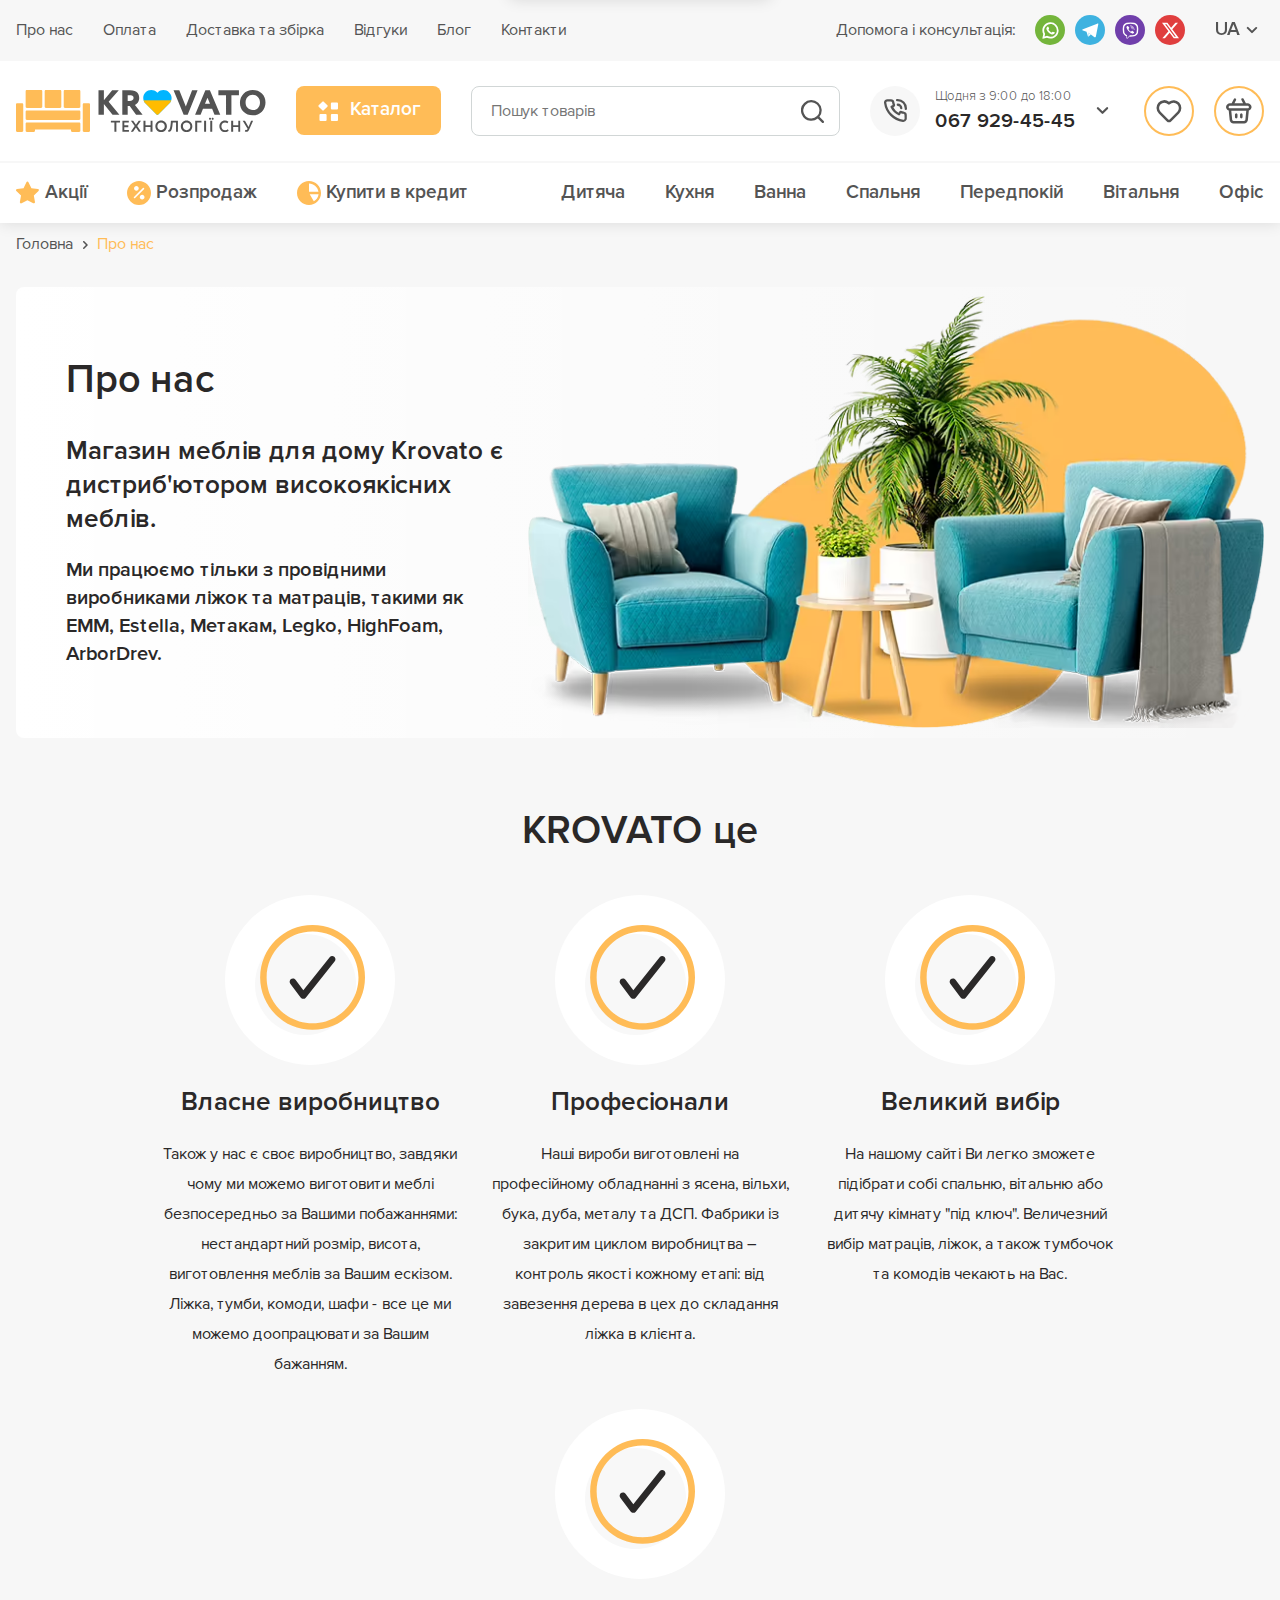
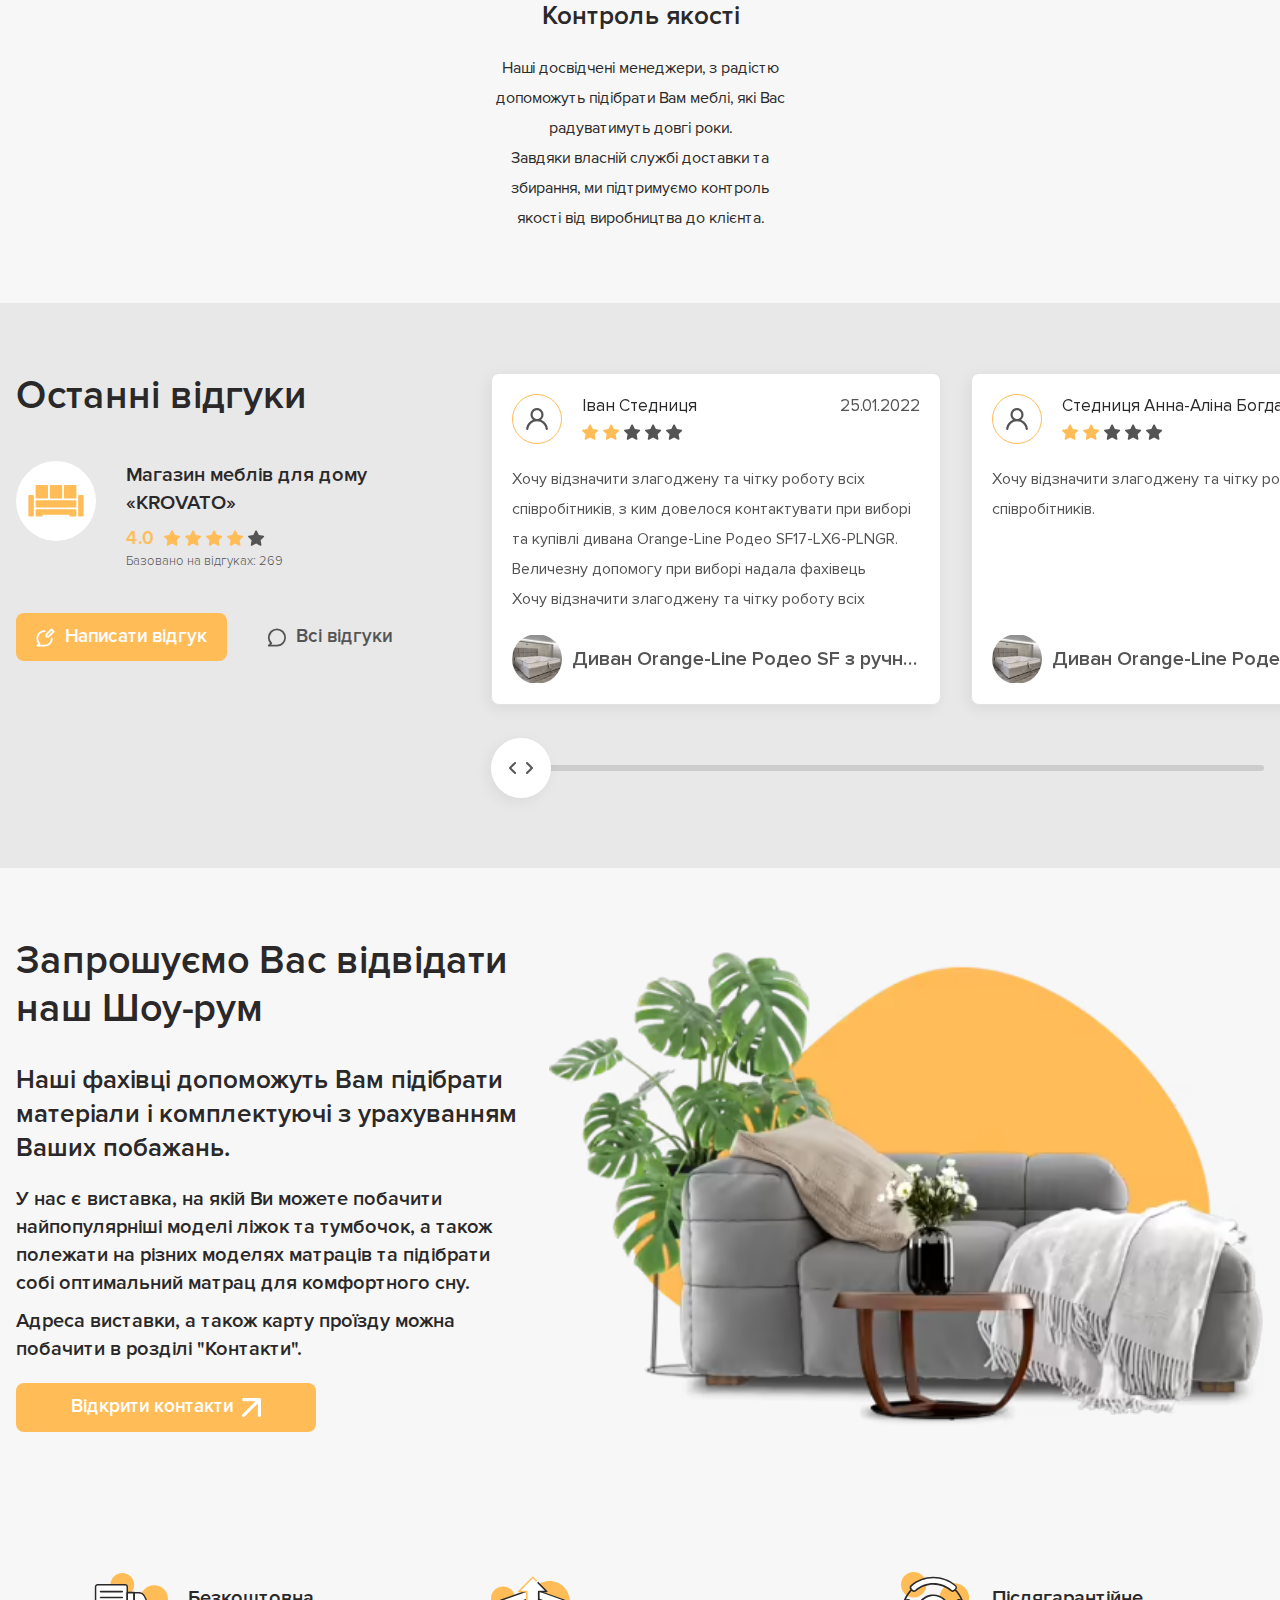
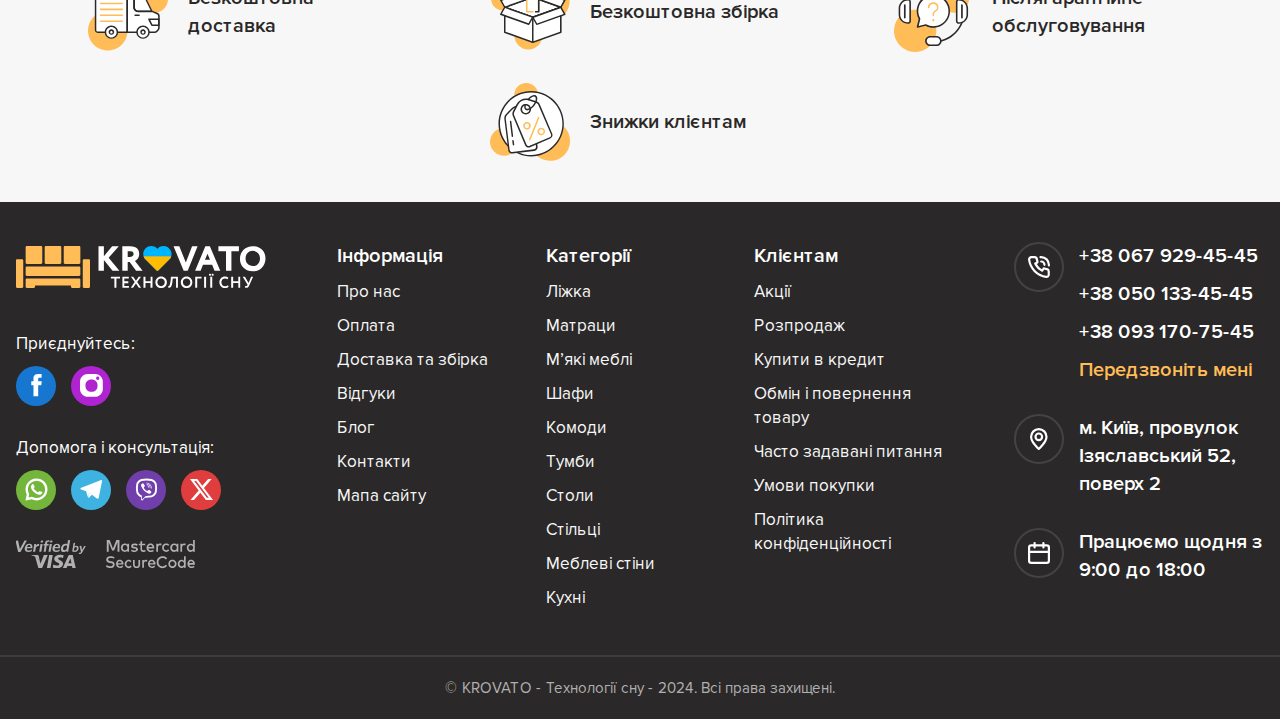
==== commit 1c868de4: "fix firefox tables" ====
--- a/about.html
+++ b/about.html
@@ -1,41 +1,4 @@
-<!DOCTYPE html><html lang="uk"><head><meta charset="UTF-8"><meta name="viewport" content="width=device-width, initial-scale=1.0"><meta name="theme-color" content="#ffbc57"><title>Про нас — Krovato</title><!-- Favicons--><link rel="apple-touch-icon" sizes="180x180" href="img/apple-touch-icon.png"><link rel="icon" type="image/png" sizes="32x32" href="img/favicon-32x32.png"><link rel="icon" type="image/png" sizes="16x16" href="img/favicon-16x16.png"><link rel="shortcut icon" href="img/favicon.ico"><!-- Styles--><link href="css/style.min.css?v=20240804183355" rel="stylesheet"><!-- Scripts--><script>((g) => {
-  var h,
-    a,
-    k,
-    p = "The Google Maps JavaScript API",
-    c = "google",
-    l = "importLibrary",
-    q = "__ib__",
-    m = document,
-    b = window;
-  b = b[c] || (b[c] = {});
-  var d = b.maps || (b.maps = {}),
-    r = new Set(),
-    e = new URLSearchParams(),
-    u = () =>
-      h ||
-      (h = new Promise(async (f, n) => {
-        await (a = m.createElement("script"));
-        e.set("libraries", [...r] + "");
-        for (k in g)
-          e.set(
-            k.replace(/[A-Z]/g, (t) => "_" + t[0].toLowerCase()),
-            g[k],
-          );
-        e.set("callback", c + ".maps." + q);
-        a.src = `https://maps.${c}apis.com/maps/api/js?` + e;
-        d[q] = f;
-        a.onerror = () => (h = n(Error(p + " could not load.")));
-        a.nonce = m.querySelector("script[nonce]")?.nonce || "";
-        m.head.append(a);
-      }));
-  d[l] ? console.warn(p + " only loads once. Ignoring:", g) : (d[l] = (f, ...n) => r.add(f) && u().then(() => d[l](f, ...n)));
-})({
-  key: "AIzaSyBPNXTcUcJ8CVnjEp--CkVmt9hb3hbCpBE",
-  v: "weekly",
-  // Use the 'v' parameter to indicate the version to use (weekly, beta, alpha, etc.).
-  // Add other bootstrap parameters as needed, using camel case.
-});</script><script src="js/app.min.js?v=20240804183355" defer></script></head><body><!-- Content wrapper--><div class="wrapper"><!-- Skip to main--><a class="skip-link" href="#main" tabindex="0">До основного контенту</a><!-- Header--><header class="wrapper__header header header--pos--sticky"><!-- Navigation--><div class="navigation-header"><div class="navigation-header__container" data-mover="#menu; beforeend; (width &lt; 62em);"><nav class="navigation-header__nav"><!-- List--><ul class="list-navigation-header"><li class="list-navigation-header__item"><a class="list-navigation-header__link" href="/about.html">Про нас</a></li><li class="list-navigation-header__item"><a class="list-navigation-header__link" href="/payment.html">Оплата</a></li><li class="list-navigation-header__item"><a class="list-navigation-header__link" href="/delivery.html">Доставка та збірка</a></li><li class="list-navigation-header__item"><a class="list-navigation-header__link" href="/reviews.html">Відгуки</a></li><li class="list-navigation-header__item"><a class="list-navigation-header__link" href="/blog.html">Блог</a></li><li class="list-navigation-header__item"><a class="list-navigation-header__link" href="/contacts.html">Контакти</a></li></ul></nav><div class="navigation-header__useful"><!-- Help   --><address class="navigation-header__help help-header"><p class="help-header__label">Допомога і консультація:</p><ul class="help-header__list"><li class="help-header__item"><a class="social-button social-button--bg--sushi" title="WhatsApp" href="#" target="_blank"><svg class="social-button__icon icon"><use xlink:href="img/icons/symbol-defs.svg#icon-whatsapp"></use></svg></a></li><li class="help-header__item"><a class="social-button social-button--bg--picton-blue" title="Telegram" href="#" target="_blank"><svg class="social-button__icon icon"><use xlink:href="img/icons/symbol-defs.svg#icon-telegram"></use></svg></a></li><li class="help-header__item"><a class="social-button social-button--bg--royal-purple" title="Viber" href="#" target="_blank"><svg class="social-button__icon icon"><use xlink:href="img/icons/symbol-defs.svg#icon-viber"></use></svg></a></li><li class="help-header__item"><a class="social-button social-button--bg--punch" title="Twitter-x" href="#" target="_blank"><svg class="social-button__icon icon"><use xlink:href="img/icons/symbol-defs.svg#icon-twitter-x"></use></svg></a></li></ul></address><!-- Lang--><div class="navigation-header__lang lang-header"><button class="lang-header__trigger" type="button" title="Language" aria-controls="lang-underlay"><span>UA</span><span class="lang-header__icons"><svg class="lang-header__icon icon"><use xlink:href="img/icons/symbol-defs.svg#icon-x"></use></svg><svg class="lang-header__icon icon"><use xlink:href="img/icons/symbol-defs.svg#icon-arrow"></use></svg></span></button><div class="lang-header__underlay" id="lang-underlay"><ul class="lang-header__list"><li class="lang-header__item"><a class="lang-header__link" href="#">EN</a></li><li class="lang-header__item"><a class="lang-header__link" href="#">PL</a></li><li class="lang-header__item"><a class="lang-header__link" href="#">DE</a></li><li class="lang-header__item"><a class="lang-header__link" href="#">FR</a></li><li class="lang-header__item"><a class="lang-header__link" href="#">IT</a></li></ul></div></div></div></div></div><!-- Main--><div class="main-header"><div class="main-header__container"><!-- Logo--><a class="main-header__logo" href="/"><img src="img/header/logo.svg" alt="Krovato – технології сну"></a><!-- Catalog--><div class="main-header__catalog catalog" data-mover=".main-header__container-mobile; beforeend; ( width &lt; 62em);"><button class="catalog__button switch" type="button"><span class="switch__icons"><svg class="icon"><use xlink:href="img/icons/symbol-defs.svg#icon-x-round-fill"></use></svg><svg class="icon"><use xlink:href="img/icons/symbol-defs.svg#icon-catalog"></use></svg></span>
+<!DOCTYPE html><html lang="uk"><head><meta charset="UTF-8"><meta name="viewport" content="width=device-width, initial-scale=1.0"><meta name="theme-color" content="#ffbc57"><meta name="description" content="Магазин меблів в Києві ⏩ Меблі для дому та офісу за доступними цінами ⭐️ Безкоштовна доставка по Києву ⭐️ Широкий асортимент товарів: ліжка, дивани, шафи, матраци"><title>Про нас — Krovato</title><!-- Favicons--><link rel="apple-touch-icon" sizes="180x180" href="img/apple-touch-icon.png"><link rel="icon" type="image/png" sizes="32x32" href="img/favicon-32x32.png"><link rel="icon" type="image/png" sizes="16x16" href="img/favicon-16x16.png"><link rel="shortcut icon" href="img/favicon.ico"><!-- Styles--><link href="css/style.min.css?v=20240809122509" rel="stylesheet"><!-- Scripts--><script src="js/app.min.js?v=20240809122509" defer></script></head><body><!-- Content wrapper--><div class="wrapper"><!-- Skip to main--><a class="skip-link" href="#main" tabindex="0">До основного контенту</a><!-- Header--><header class="wrapper__header header header--pos--sticky"><!-- Navigation--><div class="navigation-header"><div class="navigation-header__container" data-mover="#menu; beforeend; (width &lt; 62em);"><nav class="navigation-header__nav"><!-- List--><ul class="list-navigation-header"><li class="list-navigation-header__item"><a class="list-navigation-header__link" href="/about.html">Про нас</a></li><li class="list-navigation-header__item"><a class="list-navigation-header__link" href="/payment.html">Оплата</a></li><li class="list-navigation-header__item"><a class="list-navigation-header__link" href="/delivery.html">Доставка та збірка</a></li><li class="list-navigation-header__item"><a class="list-navigation-header__link" href="/reviews.html">Відгуки</a></li><li class="list-navigation-header__item"><a class="list-navigation-header__link" href="/blog.html">Блог</a></li><li class="list-navigation-header__item"><a class="list-navigation-header__link" href="/contacts.html">Контакти</a></li></ul></nav><div class="navigation-header__useful"><!-- Help   --><address class="navigation-header__help help-header"><p class="help-header__label">Допомога і консультація:</p><ul class="help-header__list"><li class="help-header__item"><a class="social-button social-button--bg--sushi" title="WhatsApp" href="#" target="_blank"><svg class="social-button__icon icon"><use xlink:href="img/icons/symbol-defs.svg#icon-whatsapp"></use></svg></a></li><li class="help-header__item"><a class="social-button social-button--bg--picton-blue" title="Telegram" href="#" target="_blank"><svg class="social-button__icon icon"><use xlink:href="img/icons/symbol-defs.svg#icon-telegram"></use></svg></a></li><li class="help-header__item"><a class="social-button social-button--bg--royal-purple" title="Viber" href="#" target="_blank"><svg class="social-button__icon icon"><use xlink:href="img/icons/symbol-defs.svg#icon-viber"></use></svg></a></li><li class="help-header__item"><a class="social-button social-button--bg--punch" title="Twitter-x" href="#" target="_blank"><svg class="social-button__icon icon"><use xlink:href="img/icons/symbol-defs.svg#icon-twitter-x"></use></svg></a></li></ul></address><!-- Lang--><div class="navigation-header__lang lang-header"><button class="lang-header__trigger" type="button" title="Language" aria-controls="lang-underlay"><span>UA</span><span class="lang-header__icons"><svg class="lang-header__icon icon"><use xlink:href="img/icons/symbol-defs.svg#icon-x"></use></svg><svg class="lang-header__icon icon"><use xlink:href="img/icons/symbol-defs.svg#icon-arrow"></use></svg></span></button><div class="lang-header__underlay" id="lang-underlay"><ul class="lang-header__list"><li class="lang-header__item"><a class="lang-header__link" href="#">EN</a></li><li class="lang-header__item"><a class="lang-header__link" href="#">PL</a></li><li class="lang-header__item"><a class="lang-header__link" href="#">DE</a></li><li class="lang-header__item"><a class="lang-header__link" href="#">FR</a></li><li class="lang-header__item"><a class="lang-header__link" href="#">IT</a></li></ul></div></div></div></div></div><!-- Main--><div class="main-header"><div class="main-header__container"><!-- Logo--><a class="main-header__logo" href="/"><img src="img/header/logo.svg" alt="Krovato – технології сну"></a><!-- Catalog--><div class="main-header__catalog catalog" data-mover=".main-header__container-mobile; beforeend; ( width &lt; 62em);"><button class="catalog__button switch" type="button"><span class="switch__icons"><svg class="icon"><use xlink:href="img/icons/symbol-defs.svg#icon-x-round-fill"></use></svg><svg class="icon"><use xlink:href="img/icons/symbol-defs.svg#icon-catalog"></use></svg></span>
 Каталог</button><!-- Menu--><div class="catalog__menu menu-catalog" data-catalog="single"><div class="menu-catalog__column"><ul class="menu-catalog__list"><!-- Beds--><li class="menu-catalog__item" data-catalog-panel><div class="menu-catalog__control"><a class="menu-catalog__link" href="#"><img class="menu-catalog__img" src="img/header/catalog/beds.svg" alt="">
 Ліжка</a><button class="menu-catalog__button button-menu-catalog" id="menu-trigger-one" type="button" data-catalog-trigger aria-controls="submenu-one"><span class="button-menu-catalog__wrapper"><svg class="button-menu-catalog__icon icon"><use xlink:href="img/icons/symbol-defs.svg#icon-arrow"></use></svg></span></button></div><div class="menu-catalog__submenu-catalog submenu-catalog" id="submenu-one" aria-labelledby="menu-trigger-one" role="region"><div class="submenu-catalog__gasket"><div class="submenu-catalog__content"><ul class="submenu-catalog__list"><li class="submenu-catalog__item"><a class="submenu-catalog__link" href="#">Ліжка від Krovato</a></li><li class="submenu-catalog__item"><a class="submenu-catalog__link" href="#">Ліжка з підіймальним механізмом</a></li><li class="submenu-catalog__item"><a class="submenu-catalog__link" href="#">Ліжка Акції</a></li><li class="submenu-catalog__item"><a class="submenu-catalog__link" href="#">Ліжка з м'яким узголів'ям</a></li><li class="submenu-catalog__item"><a class="submenu-catalog__link" href="#">Дерев'яні ліжка</a></li><li class="submenu-catalog__item"><a class="submenu-catalog__link" href="#">Дитячі ліжка</a></li><li class="submenu-catalog__item"><a class="submenu-catalog__link" href="#">Двоспальні ліжка</a></li><li class="submenu-catalog__item"><a class="submenu-catalog__link" href="#">Односпальні ліжка</a></li><li class="submenu-catalog__item"><a class="submenu-catalog__link" href="#">Металеві ліжка</a></li><li class="submenu-catalog__item"><a class="submenu-catalog__link" href="#">Ліжка з вбудованим матрацом</a></li><li class="submenu-catalog__item"><a class="submenu-catalog__link" href="#">Дивани-ліжка</a></li><li class="submenu-catalog__item"><a class="submenu-catalog__link" href="#">Ліжка подіуми</a></li></ul></div></div></div></li><!-- Mattresses--><li class="menu-catalog__item" data-catalog-panel><div class="menu-catalog__control"><a class="menu-catalog__link" href="#"><img class="menu-catalog__img" src="img/header/catalog/mattresses.svg" alt="">
 Матраци</a><button class="menu-catalog__button button-menu-catalog" id="menu-trigger-two" type="button" data-catalog-trigger aria-controls="submenu-two"><span class="button-menu-catalog__wrapper"><svg class="button-menu-catalog__icon icon"><use xlink:href="img/icons/symbol-defs.svg#icon-arrow"></use></svg></span></button></div><div class="menu-catalog__submenu-catalog submenu-catalog" id="submenu-two" aria-labelledby="menu-trigger-two" role="region"><div class="submenu-catalog__gasket"><div class="submenu-catalog__content"><ul class="submenu-catalog__list"><li class="submenu-catalog__item"><a class="submenu-catalog__link" href="#">Односпальні матраци</a></li><li class="submenu-catalog__item"><a class="submenu-catalog__link" href="#">Двоспальні матраци</a></li><li class="submenu-catalog__item"><a class="submenu-catalog__link" href="#">Пружинний блок Bonnel</a></li><li class="submenu-catalog__item"><a class="submenu-catalog__link" href="#">Пружинний блок Pocket Spring</a></li><li class="submenu-catalog__item"><a class="submenu-catalog__link" href="#">Безпружинні матраци</a></li><li class="submenu-catalog__item"><a class="submenu-catalog__link" href="#">Матраци з ефектом Зима-Літо</a></li><li class="submenu-catalog__item"><a class="submenu-catalog__link" href="#">Футони</a></li><li class="submenu-catalog__item"><a class="submenu-catalog__link" href="#">Дитячі матраци</a></li><li class="submenu-catalog__item"><a class="submenu-catalog__link" href="#">Матраци Економ</a></li></ul></div></div></div></li><!-- Upholstered Furniture--><li class="menu-catalog__item" data-catalog-panel><div class="menu-catalog__control"><a class="menu-catalog__link" href="#"><img class="menu-catalog__img" src="img/header/catalog/upholstered-furniture.svg" alt="">
@@ -46,12 +9,12 @@
 Столи</a><button class="menu-catalog__button button-menu-catalog" id="menu-trigger-seven" type="button" data-catalog-trigger aria-controls="submenu-seven"><span class="button-menu-catalog__wrapper"><svg class="button-menu-catalog__icon icon"><use xlink:href="img/icons/symbol-defs.svg#icon-arrow"></use></svg></span></button></div><div class="menu-catalog__submenu-catalog submenu-catalog" id="submenu-seven" aria-labelledby="menu-trigger-seven" role="region"><div class="submenu-catalog__gasket"><div class="submenu-catalog__content"><ul class="submenu-catalog__list"><li class="submenu-catalog__item"><a class="submenu-catalog__link" href="#">Односпальні матраци</a></li><li class="submenu-catalog__item"><a class="submenu-catalog__link" href="#">Двоспальні матраци</a></li><li class="submenu-catalog__item"><a class="submenu-catalog__link" href="#">Пружинний блок Bonnel</a></li><li class="submenu-catalog__item"><a class="submenu-catalog__link" href="#">Пружинний блок Pocket Spring</a></li><li class="submenu-catalog__item"><a class="submenu-catalog__link" href="#">Безпружинні матраци</a></li><li class="submenu-catalog__item"><a class="submenu-catalog__link" href="#">Матраци з ефектом Зима-Літо</a></li><li class="submenu-catalog__item"><a class="submenu-catalog__link" href="#">Футони</a></li><li class="submenu-catalog__item"><a class="submenu-catalog__link" href="#">Дитячі матраци</a></li><li class="submenu-catalog__item"><a class="submenu-catalog__link" href="#">Матраци Економ</a></li></ul></div></div></div></li><!-- Chairs--><li class="menu-catalog__item" data-catalog-panel><div class="menu-catalog__control"><a class="menu-catalog__link" href="#"><img class="menu-catalog__img" src="img/header/catalog/chairs.svg" alt="">
 Стільці</a><button class="menu-catalog__button button-menu-catalog" id="menu-trigger-eight" type="button" data-catalog-trigger aria-controls="submenu-eight"><span class="button-menu-catalog__wrapper"><svg class="button-menu-catalog__icon icon"><use xlink:href="img/icons/symbol-defs.svg#icon-arrow"></use></svg></span></button></div><div class="menu-catalog__submenu-catalog submenu-catalog" id="submenu-eight" aria-labelledby="menu-trigger-eight" role="region"><div class="submenu-catalog__gasket"><div class="submenu-catalog__content"><ul class="submenu-catalog__list"><li class="submenu-catalog__item"><a class="submenu-catalog__link" href="#">Односпальні матраци</a></li><li class="submenu-catalog__item"><a class="submenu-catalog__link" href="#">Двоспальні матраци</a></li><li class="submenu-catalog__item"><a class="submenu-catalog__link" href="#">Пружинний блок Bonnel</a></li><li class="submenu-catalog__item"><a class="submenu-catalog__link" href="#">Пружинний блок Pocket Spring</a></li><li class="submenu-catalog__item"><a class="submenu-catalog__link" href="#">Безпружинні матраци</a></li><li class="submenu-catalog__item"><a class="submenu-catalog__link" href="#">Матраци з ефектом Зима-Літо</a></li><li class="submenu-catalog__item"><a class="submenu-catalog__link" href="#">Футони</a></li><li class="submenu-catalog__item"><a class="submenu-catalog__link" href="#">Дитячі матраци</a></li><li class="submenu-catalog__item"><a class="submenu-catalog__link" href="#">Матраци Економ</a></li></ul></div></div></div></li><!-- Furniture Walls--><li class="menu-catalog__item" data-catalog-panel><div class="menu-catalog__control"><a class="menu-catalog__link" href="#"><img class="menu-catalog__img" src="img/header/catalog/furniture-walls.svg" alt="">
 Меблеві стіни</a><button class="menu-catalog__button button-menu-catalog" id="menu-trigger-nine" type="button" data-catalog-trigger aria-controls="submenu-nine"><span class="button-menu-catalog__wrapper"><svg class="button-menu-catalog__icon icon"><use xlink:href="img/icons/symbol-defs.svg#icon-arrow"></use></svg></span></button></div><div class="menu-catalog__submenu-catalog submenu-catalog" id="submenu-nine" aria-labelledby="menu-trigger-nine" role="region"><div class="submenu-catalog__gasket"><div class="submenu-catalog__content"><ul class="submenu-catalog__list"><li class="submenu-catalog__item"><a class="submenu-catalog__link" href="#">Односпальні матраци</a></li><li class="submenu-catalog__item"><a class="submenu-catalog__link" href="#">Двоспальні матраци</a></li><li class="submenu-catalog__item"><a class="submenu-catalog__link" href="#">Пружинний блок Bonnel</a></li><li class="submenu-catalog__item"><a class="submenu-catalog__link" href="#">Пружинний блок Pocket Spring</a></li><li class="submenu-catalog__item"><a class="submenu-catalog__link" href="#">Безпружинні матраци</a></li><li class="submenu-catalog__item"><a class="submenu-catalog__link" href="#">Матраци з ефектом Зима-Літо</a></li><li class="submenu-catalog__item"><a class="submenu-catalog__link" href="#">Футони</a></li><li class="submenu-catalog__item"><a class="submenu-catalog__link" href="#">Дитячі матраци</a></li><li class="submenu-catalog__item"><a class="submenu-catalog__link" href="#">Матраци Економ</a></li></ul></div></div></div></li><!-- Kitchens--><li class="menu-catalog__item" data-catalog-panel><div class="menu-catalog__control"><a class="menu-catalog__link" href="#"><img class="menu-catalog__img" src="img/header/catalog/kitchens.svg" alt="">
-Кухні</a><button class="menu-catalog__button button-menu-catalog" id="menu-trigger-ten" type="button" data-catalog-trigger aria-controls="submenu-ten"><span class="button-menu-catalog__wrapper"><svg class="button-menu-catalog__icon icon"><use xlink:href="img/icons/symbol-defs.svg#icon-arrow"></use></svg></span></button></div><div class="menu-catalog__submenu-catalog submenu-catalog" id="submenu-ten" aria-labelledby="menu-trigger-ten" role="region"><div class="submenu-catalog__gasket"><div class="submenu-catalog__content"><ul class="submenu-catalog__list"><li class="submenu-catalog__item"><a class="submenu-catalog__link" href="#">Односпальні матраци</a></li><li class="submenu-catalog__item"><a class="submenu-catalog__link" href="#">Двоспальні матраци</a></li><li class="submenu-catalog__item"><a class="submenu-catalog__link" href="#">Пружинний блок Bonnel</a></li><li class="submenu-catalog__item"><a class="submenu-catalog__link" href="#">Пружинний блок Pocket Spring</a></li><li class="submenu-catalog__item"><a class="submenu-catalog__link" href="#">Безпружинні матраци</a></li><li class="submenu-catalog__item"><a class="submenu-catalog__link" href="#">Матраци з ефектом Зима-Літо</a></li><li class="submenu-catalog__item"><a class="submenu-catalog__link" href="#">Футони</a></li><li class="submenu-catalog__item"><a class="submenu-catalog__link" href="#">Дитячі матраци</a></li><li class="submenu-catalog__item"><a class="submenu-catalog__link" href="#">Матраци Економ</a></li></ul></div></div></div></li></ul></div></div></div><!-- Search--><div class="main-header__search search-header" data-mover=".main-header__container-mobile; beforeend; (width &lt; 62em);"><button class="search-header__trigger button-header" type="button" title="Пошук"><svg class="button-header__close icon"><use xlink:href="img/icons/symbol-defs.svg#icon-x"></use></svg><svg class="button-header__open icon"><use xlink:href="img/icons/symbol-defs.svg#icon-search"> </use></svg></button><form class="search-header__form" action="#"><input class="search-header__input field" id="search-header" type="search" name="search" required minlength="3" placeholder="Пошук товарів"><button class="search-header__submit" title="Шукати"><svg class="search-header__icon icon"><use xlink:href="img/icons/symbol-defs.svg#icon-search"></use></svg></button></form></div><!-- Phone--><address class="main-header__phone phone-header"><div class="phone-header__main"><button class="phone-header__button" type="button" title="Розгорнути телефони"><svg class="icon"><use xlink:href="img/icons/symbol-defs.svg#icon-x"></use></svg><svg class="icon"><use xlink:href="img/icons/symbol-defs.svg#icon-phone"></use></svg></button><div class="phone-header__info" data-mover=".phone-header__underlay; afterbegin; (width &lt; 38.75em)"><p class="phone-header__schedule">Щодня з 9:00 до 18:00</p><a class="phone-header__link" href="tel:0679294545">067 929-45-45</a></div><button class="phone-header__trigger" type="button" title="Розгорнути телефони"><svg class="phone-header__icon icon"><use xlink:href="img/icons/symbol-defs.svg#icon-x"></use></svg><svg class="phone-header__icon icon"><use xlink:href="img/icons/symbol-defs.svg#icon-arrow"></use></svg></button></div><div class="phone-header__underlay"><ul class="phone-header__list"><li class="phone-header__item"><a class="phone-header__link" href="tel:0501334545">050 133-45-45</a></li><li class="phone-header__item"><a class="phone-header__link" href="tel:0931707545">093 170-75-45</a></li><li class="phone-header__item"><button class="phone-header__callback" type="button">Передзвоніть мені</button></li></ul></div></address><!-- Burger--><button class="main-header__burger burger" aria-controls="menu" title="Навігаційне меню"><span class="burger__icon"><span class="burger__line"></span></span></button><!-- Menu--><div class="main-header__menu menu" id="menu"></div><!-- Actions--><div class="main-header__actions" data-mover=".main-header__container-mobile; beforeend; (width &lt; 62em);"><button class="button-header" type="button" title="Улюблені"><svg class="button-header__close icon"><use xlink:href="img/icons/symbol-defs.svg#icon-x"></use></svg><svg class="button-header__open icon"><use xlink:href="img/icons/symbol-defs.svg#icon-heart"> </use></svg></button><button class="button-header" type="button" title="Кошик" data-cart-header><svg class="button-header__close icon"><use xlink:href="img/icons/symbol-defs.svg#icon-x"></use></svg><svg class="button-header__open icon"><use xlink:href="img/icons/symbol-defs.svg#icon-cart"> </use></svg></button><div class="main-header__cart cart-header"><!-- Header--><div class="cart-header__header"><p class="cart-header__title">Ваш кошик <span>4</span></p><button class="cart-header__close" type="button"><svg class="icon"><use xlink:href="img/icons/symbol-defs.svg#icon-x"></use></svg></button></div><!-- Body--><div class="cart-header__body"><article class="item-cart"><div class="item-cart__description"><h2 class="item-cart__title"><a class="item-cart__link" href="#">Ліжко Спарта / Sparta з підйомним механізмом</a></h2><p class="item-cart__sizes">Розмір: 61 x 184 x 2130 мм</p><p class="item-cart__availability"><svg class="item-cart__icon item-cart__icon--color--acapulco icon"><use xlink:href="img/icons/symbol-defs.svg#icon-available"></use></svg>
-В наявності</p></div><a class="item-cart__frame" href="#"><picture class="item-cart__picture"><source srcset="img/products/sparta.avif" type="image/avif"/><source srcset="img/products/sparta.webp" type="image/webp"/><img src="img/products/sparta.jpg" alt="Ліжко Sparta з дерев'яним скелетом."/></picture></a><div class="item-cart__prices"><p class="item-cart__price">15 400 грн.</p><s class="item-cart__old-price">25 400 грн.</s></div><div class="item-cart__calc calc"><button class="calc__decrease" type="button">-</button><input class="calc__quantity" type="number" value="1" min="1"/><button class="calc__increase" type="button">+</button></div><button class="item-cart__close close-cart" type="button"><span class="close-cart__inner"><svg class="close-cart__icon icon"><use xlink:href="img/icons/symbol-defs.svg#icon-x"></use></svg></span></button></article><article class="item-cart"><div class="item-cart__description"><h2 class="item-cart__title"><a class="item-cart__link" href="#">Матрац ARGENTUM AMALTEA / Аргентум Амалті</a></h2><p class="item-cart__sizes">Розмір: 61 x 184 x 2130 мм</p><p class="item-cart__availability"><svg class="item-cart__icon item-cart__icon--color--acapulco icon"><use xlink:href="img/icons/symbol-defs.svg#icon-available"></use></svg>
-В наявності</p></div><a class="item-cart__frame" href="#"><picture class="item-cart__picture"><source srcset="img/products/sparta.avif" type="image/avif"/><source srcset="img/products/sparta.webp" type="image/webp"/><img src="img/products/sparta.jpg" alt="Ліжко Sparta з дерев'яним скелетом."/></picture></a><div class="item-cart__prices"><p class="item-cart__price">15 400 грн.</p><s class="item-cart__old-price">25 400 грн.</s></div><div class="item-cart__calc calc"><button class="calc__decrease" type="button">-</button><input class="calc__quantity" type="number" value="1" min="1"/><button class="calc__increase" type="button">+</button></div><button class="item-cart__close close-cart" type="button"><span class="close-cart__inner"><svg class="close-cart__icon icon"><use xlink:href="img/icons/symbol-defs.svg#icon-x"></use></svg></span></button></article><article class="item-cart"><div class="item-cart__description"><h2 class="item-cart__title"><a class="item-cart__link" href="#">Матрац ARGENTUM AMALTEA / Аргентум Амалті</a></h2><p class="item-cart__sizes">Розмір: 61 x 184 x 2130 мм</p><p class="item-cart__availability"><svg class="item-cart__icon item-cart__icon--color--acapulco icon"><use xlink:href="img/icons/symbol-defs.svg#icon-available"></use></svg>
-В наявності</p></div><a class="item-cart__frame" href="#"><picture class="item-cart__picture"><source srcset="img/products/sparta.avif" type="image/avif"/><source srcset="img/products/sparta.webp" type="image/webp"/><img src="img/products/sparta.jpg" alt="Ліжко Sparta з дерев'яним скелетом."/></picture></a><div class="item-cart__prices"><p class="item-cart__price">15 400 грн.</p><s class="item-cart__old-price">25 400 грн.</s></div><div class="item-cart__calc calc"><button class="calc__decrease" type="button">-</button><input class="calc__quantity" type="number" value="1" min="1"/><button class="calc__increase" type="button">+</button></div><button class="item-cart__close close-cart" type="button"><span class="close-cart__inner"><svg class="close-cart__icon icon"><use xlink:href="img/icons/symbol-defs.svg#icon-x"></use></svg></span></button></article></div><!-- Footer--><div class="cart-header__footer"><a class="cart-header__checkout button" href="/checkout.html">ОФОРМИТИ ЗАМОВЛЕННЯ</a><button class="cart-header__resume button button--skeleton" type="button">Продовжити покупки</button></div></div></div></div><div class="main-header__container-mobile"></div></div><!-- Assortment--><div class="header__assortment assortment-header"><div class="assortment-header__container" data-mover="#menu; beforeend; (width &lt; 62em);"><ul class="assortment-header__list list-assortment-header"><li class="list-assortment-header__item"><a class="list-assortment-header__link" href="#"><svg class="list-assortment-header__icon icon"><use xlink:href="img/icons/symbol-defs.svg#icon-star"></use></svg>
+Кухні</a><button class="menu-catalog__button button-menu-catalog" id="menu-trigger-ten" type="button" data-catalog-trigger aria-controls="submenu-ten"><span class="button-menu-catalog__wrapper"><svg class="button-menu-catalog__icon icon"><use xlink:href="img/icons/symbol-defs.svg#icon-arrow"></use></svg></span></button></div><div class="menu-catalog__submenu-catalog submenu-catalog" id="submenu-ten" aria-labelledby="menu-trigger-ten" role="region"><div class="submenu-catalog__gasket"><div class="submenu-catalog__content"><ul class="submenu-catalog__list"><li class="submenu-catalog__item"><a class="submenu-catalog__link" href="#">Односпальні матраци</a></li><li class="submenu-catalog__item"><a class="submenu-catalog__link" href="#">Двоспальні матраци</a></li><li class="submenu-catalog__item"><a class="submenu-catalog__link" href="#">Пружинний блок Bonnel</a></li><li class="submenu-catalog__item"><a class="submenu-catalog__link" href="#">Пружинний блок Pocket Spring</a></li><li class="submenu-catalog__item"><a class="submenu-catalog__link" href="#">Безпружинні матраци</a></li><li class="submenu-catalog__item"><a class="submenu-catalog__link" href="#">Матраци з ефектом Зима-Літо</a></li><li class="submenu-catalog__item"><a class="submenu-catalog__link" href="#">Футони</a></li><li class="submenu-catalog__item"><a class="submenu-catalog__link" href="#">Дитячі матраци</a></li><li class="submenu-catalog__item"><a class="submenu-catalog__link" href="#">Матраци Економ</a></li></ul></div></div></div></li></ul></div></div></div><!-- Search--><div class="main-header__search search-header" data-mover=".main-header__container-mobile; beforeend; (width &lt; 62em);"><button class="search-header__trigger button-header" type="button" title="Пошук"><svg class="button-header__close icon"><use xlink:href="img/icons/symbol-defs.svg#icon-x"></use></svg><svg class="button-header__open icon"><use xlink:href="img/icons/symbol-defs.svg#icon-search"> </use></svg></button><form class="search-header__form" action="#"><input class="search-header__input field" id="search-header" type="search" name="search" required minlength="3" placeholder="Пошук товарів"><button class="search-header__submit" title="Шукати"><svg class="search-header__icon icon"><use xlink:href="img/icons/symbol-defs.svg#icon-search"></use></svg></button></form></div><!-- Phone--><address class="main-header__phone phone-header"><div class="phone-header__main"><button class="phone-header__button" type="button" title="Розгорнути телефони"><svg class="icon"><use xlink:href="img/icons/symbol-defs.svg#icon-x"></use></svg><svg class="icon"><use xlink:href="img/icons/symbol-defs.svg#icon-phone"></use></svg></button><div class="phone-header__info" data-mover=".phone-header__underlay; afterbegin; (width &lt; 38.75em)"><p class="phone-header__schedule">Щодня з 9:00 до 18:00</p><a class="phone-header__link" href="tel:0679294545">067 929-45-45</a></div><button class="phone-header__trigger" type="button" title="Розгорнути телефони"><svg class="phone-header__icon icon"><use xlink:href="img/icons/symbol-defs.svg#icon-x"></use></svg><svg class="phone-header__icon icon"><use xlink:href="img/icons/symbol-defs.svg#icon-arrow"></use></svg></button></div><div class="phone-header__underlay"><ul class="phone-header__list"><li class="phone-header__item"><a class="phone-header__link" href="tel:0501334545">050 133-45-45</a></li><li class="phone-header__item"><a class="phone-header__link" href="tel:0931707545">093 170-75-45</a></li><li class="phone-header__item"><button class="phone-header__callback" type="button">Передзвоніть мені</button></li></ul></div></address><!-- Burger--><button class="main-header__burger burger" aria-controls="menu" title="Навігаційне меню"><span class="burger__icon"><span class="burger__line"></span></span></button><!-- Menu--><div class="main-header__menu menu" id="menu"></div><!-- Actions--><div class="main-header__actions" data-mover=".main-header__container-mobile; beforeend; (width &lt; 62em);"><button class="button-header" type="button" title="Улюблені"><svg class="button-header__close icon"><use xlink:href="img/icons/symbol-defs.svg#icon-x"></use></svg><svg class="button-header__open icon"><use xlink:href="img/icons/symbol-defs.svg#icon-heart"> </use></svg></button><button class="button-header" type="button" title="Кошик" data-cart-header><svg class="button-header__close icon"><use xlink:href="img/icons/symbol-defs.svg#icon-x"></use></svg><svg class="button-header__open icon"><use xlink:href="img/icons/symbol-defs.svg#icon-cart"> </use></svg></button><div class="main-header__cart cart-header"><!-- Header--><div class="cart-header__header"><p class="cart-header__title">Ваш кошик <span>4</span></p><button class="cart-header__close" type="button"><svg class="icon"><use xlink:href="img/icons/symbol-defs.svg#icon-x"></use></svg></button></div><!-- Body--><div class="cart-header__body"><article class="item-cart"><div class="item-cart__description"><h2 class="item-cart__title"><a class="item-cart__link" href="/product.html">Ліжко Спарта / Sparta з підйомним механізмом</a></h2><p class="item-cart__sizes">Розмір: 61 x 184 x 2130 мм</p><p class="item-cart__availability"><svg class="item-cart__icon item-cart__icon--color--acapulco icon"><use xlink:href="img/icons/symbol-defs.svg#icon-available"></use></svg>
+В наявності</p></div><a class="item-cart__frame" href="/product.html"><picture class="item-cart__picture"><source srcset="img/products/sparta.avif" type="image/avif"/><source srcset="img/products/sparta.webp" type="image/webp"/><img src="img/products/sparta.jpg" alt="Ліжко Sparta з дерев'яним скелетом."/></picture></a><div class="item-cart__prices"><p class="item-cart__price">15 400 грн.</p><s class="item-cart__old-price">25 400 грн.</s></div><div class="item-cart__calc calc"><button class="calc__decrease" type="button">-</button><input class="calc__quantity" type="number" value="1" min="1"/><button class="calc__increase" type="button">+</button></div><button class="item-cart__close close-cart" type="button"><span class="close-cart__inner"><svg class="close-cart__icon icon"><use xlink:href="img/icons/symbol-defs.svg#icon-x"></use></svg></span></button></article><article class="item-cart"><div class="item-cart__description"><h2 class="item-cart__title"><a class="item-cart__link" href="/product.html">Матрац ARGENTUM AMALTEA / Аргентум Амалті</a></h2><p class="item-cart__sizes">Розмір: 61 x 184 x 2130 мм</p><p class="item-cart__availability"><svg class="item-cart__icon item-cart__icon--color--acapulco icon"><use xlink:href="img/icons/symbol-defs.svg#icon-available"></use></svg>
+В наявності</p></div><a class="item-cart__frame" href="/product.html"><picture class="item-cart__picture"><source srcset="img/products/sparta.avif" type="image/avif"/><source srcset="img/products/sparta.webp" type="image/webp"/><img src="img/products/sparta.jpg" alt="Ліжко Sparta з дерев'яним скелетом."/></picture></a><div class="item-cart__prices"><p class="item-cart__price">15 400 грн.</p><s class="item-cart__old-price">25 400 грн.</s></div><div class="item-cart__calc calc"><button class="calc__decrease" type="button">-</button><input class="calc__quantity" type="number" value="1" min="1"/><button class="calc__increase" type="button">+</button></div><button class="item-cart__close close-cart" type="button"><span class="close-cart__inner"><svg class="close-cart__icon icon"><use xlink:href="img/icons/symbol-defs.svg#icon-x"></use></svg></span></button></article><article class="item-cart"><div class="item-cart__description"><h2 class="item-cart__title"><a class="item-cart__link" href="/product.html">Матрац ARGENTUM AMALTEA / Аргентум Амалті</a></h2><p class="item-cart__sizes">Розмір: 61 x 184 x 2130 мм</p><p class="item-cart__availability"><svg class="item-cart__icon item-cart__icon--color--acapulco icon"><use xlink:href="img/icons/symbol-defs.svg#icon-available"></use></svg>
+В наявності</p></div><a class="item-cart__frame" href="/product.html"><picture class="item-cart__picture"><source srcset="img/products/sparta.avif" type="image/avif"/><source srcset="img/products/sparta.webp" type="image/webp"/><img src="img/products/sparta.jpg" alt="Ліжко Sparta з дерев'яним скелетом."/></picture></a><div class="item-cart__prices"><p class="item-cart__price">15 400 грн.</p><s class="item-cart__old-price">25 400 грн.</s></div><div class="item-cart__calc calc"><button class="calc__decrease" type="button">-</button><input class="calc__quantity" type="number" value="1" min="1"/><button class="calc__increase" type="button">+</button></div><button class="item-cart__close close-cart" type="button"><span class="close-cart__inner"><svg class="close-cart__icon icon"><use xlink:href="img/icons/symbol-defs.svg#icon-x"></use></svg></span></button></article></div><!-- Footer--><div class="cart-header__footer"><a class="cart-header__checkout button" href="/checkout.html">ОФОРМИТИ ЗАМОВЛЕННЯ</a><button class="cart-header__resume button button--skeleton" type="button">Продовжити покупки</button></div></div></div></div><div class="main-header__container-mobile"></div></div><!-- Assortment--><div class="header__assortment assortment-header"><div class="assortment-header__container" data-mover="#menu; beforeend; (width &lt; 62em);"><ul class="assortment-header__list list-assortment-header"><li class="list-assortment-header__item"><a class="list-assortment-header__link" href="#"><svg class="list-assortment-header__icon icon"><use xlink:href="img/icons/symbol-defs.svg#icon-star"></use></svg>
 Акції</a></li><li class="list-assortment-header__item"><a class="list-assortment-header__link" href="#"><svg class="list-assortment-header__icon icon"><use xlink:href="img/icons/symbol-defs.svg#icon-sale"></use></svg>
 Розпродаж</a></li><li class="list-assortment-header__item"><a class="list-assortment-header__link" href="#"><svg class="list-assortment-header__icon icon"><use xlink:href="img/icons/symbol-defs.svg#icon-credit"></use></svg>
-Купити в кредит</a></li></ul><ul class="assortment-header__list assortment-header__list--wide list-assortment-header"><li class="list-assortment-header__item"><a class="list-assortment-header__link" href="#">Дитяча</a></li><li class="list-assortment-header__item"><a class="list-assortment-header__link" href="#">Кухня</a></li><li class="list-assortment-header__item"><a class="list-assortment-header__link" href="#">Ванна</a></li><li class="list-assortment-header__item"><a class="list-assortment-header__link" href="#">Спальня</a></li><li class="list-assortment-header__item"><a class="list-assortment-header__link" href="#">Передпокій</a></li><li class="list-assortment-header__item"><a class="list-assortment-header__link" href="#">Вітальня</a></li><li class="list-assortment-header__item"><a class="list-assortment-header__link" href="#">Офіс</a></li></ul></div></div><!-- Overlay--><div class="header__overlay overlay" data-catalog-overlay></div></header><!-- Main--><main class="wrapper__main main" id="main"><nav class="main__breadcrumbs breadcrumbs"><div class="breadcrumbs__container"><ol class="breadcrumbs__list"><li class="breadcrumbs__item"><a class="breadcrumbs__link" href="/">Головна</a></li><li class="breadcrumbs__item" aria-current="page">Про нас</li></ol></div></nav><section class="main__fade-block fade-block"><div class="fade-block__layout"><div class="fade-block__text-group"><h1 class="fade-block__title title">Про нас</h1><div class="fade-block__heavy-group"><p>Магазин меблів для дому Krovato є дистриб'ютором високоякісних меблів.</p></div><div class="fade-block__light-group"><p>Ми працюємо тільки з провідними виробниками ліжок та матраців, такими як ЕММ, Estella, Метакам, Legko, HighFoam, ArborDrev.</p></div></div><picture class="fade-block__picture"><source srcset="img/about/blue-chairs-and-palm.avif" type="image/avif"/><source srcset="img/about/blue-chairs-and-palm.webp" type="image/webp"/><img src="img/about/blue-chairs-and-palm.png" alt="Затишні сині крісла та пальма."/></picture></div></section><section class="main__group-block group-block"><div class="group-block__container"><h2 class="group-block__title title">KROVATO це</h2><ul class="group-block__list"><li class="group-block__item"><section class="section-block"><img class="section-block__img" src="img/about/check.svg" alt=""><h3 class="section-block__title">Власне виробництво</h3><div class="section-block__text-group"><p>Також у нас є своє виробництво, завдяки чому ми можемо виготовити меблі безпосередньо за Вашими побажаннями: нестандартний розмір, висота, виготовлення меблів за Вашим ескізом. Ліжка, тумби, комоди, шафи - все це ми можемо доопрацювати за Вашим бажанням.</p></div></section></li><li class="group-block__item"><section class="section-block"><img class="section-block__img" src="img/about/check.svg" alt=""><h3 class="section-block__title">Професіонали</h3><div class="section-block__text-group"><p>Наші вироби виготовлені на професійному обладнанні з ясена, вільхи, бука, дуба, металу та ДСП. Фабрики із закритим циклом виробництва – контроль якості кожному етапі: від завезення дерева в цех до складання ліжка в клієнта.</p></div></section></li><li class="group-block__item"><section class="section-block"><img class="section-block__img" src="img/about/check.svg" alt=""><h3 class="section-block__title">Великий вибір</h3><div class="section-block__text-group"><p>На нашому сайті Ви легко зможете підібрати собі спальню, вітальню або дитячу кімнату "під ключ". Величезний вибір матраців, ліжок, а також тумбочок та комодів чекають на Вас.</p></div></section></li><li class="group-block__item"><section class="section-block"><img class="section-block__img" src="img/about/check.svg" alt=""><h3 class="section-block__title">Контроль якості</h3><div class="section-block__text-group"><p>Наші досвідчені менеджери, з радістю допоможуть підібрати Вам меблі, які Вас радуватимуть довгі роки.</p><p>Завдяки власній службі доставки та збирання, ми підтримуємо контроль якості від виробництва до клієнта.</p></div></section></li></ul></div></section><section class="main__recent-reviews recent-reviews"><div class="recent-reviews__content"><section class="recent-reviews__section"><!-- Heading--><h2 class="recent-reviews__title title">Останні відгуки</h2><!-- Body--><div class="recent-reviews__shop shop"><div class="shop__sticker"><img src="img/icons/coach.svg" alt=""></div><div class="shop__read"><h3 class="shop__title">Магазин меблів для дому «KROVATO»</h3><!-- Rating--><div class="shop__rating rating"><div class="rating__show"><div class="rating__value">4.0</div><!-- Stars--><div class="rating__stars stars"><div class="stars__item"><svg class="icon"><use xlink:href="img/icons/symbol-defs.svg#icon-star"></use></svg></div><div class="stars__item"><svg class="icon"><use xlink:href="img/icons/symbol-defs.svg#icon-star"></use></svg></div><div class="stars__item"><svg class="icon"><use xlink:href="img/icons/symbol-defs.svg#icon-star"></use></svg></div><div class="stars__item stars__item--active"><svg class="icon"><use xlink:href="img/icons/symbol-defs.svg#icon-star"></use></svg></div><div class="stars__item"><svg class="icon"><use xlink:href="img/icons/symbol-defs.svg#icon-star"></use></svg></div></div></div><p class="rating__stats">Базовано на відгуках: 269</p></div></div></div><!-- Actions--><div class="recent-reviews__actions"><a class="recent-reviews__button button" href="#"><svg class="icon"><use xlink:href="img/icons/symbol-defs.svg#icon-review"></use></svg>
-Написати відгук</a><a class="recent-reviews__button button button--ghost" href="#"><svg class="icon"><use xlink:href="img/icons/symbol-defs.svg#icon-chat"></use></svg>
+Купити в кредит</a></li></ul><ul class="assortment-header__list assortment-header__list--wide list-assortment-header"><li class="list-assortment-header__item"><a class="list-assortment-header__link" href="#">Дитяча</a></li><li class="list-assortment-header__item"><a class="list-assortment-header__link" href="#">Кухня</a></li><li class="list-assortment-header__item"><a class="list-assortment-header__link" href="#">Ванна</a></li><li class="list-assortment-header__item"><a class="list-assortment-header__link" href="#">Спальня</a></li><li class="list-assortment-header__item"><a class="list-assortment-header__link" href="#">Передпокій</a></li><li class="list-assortment-header__item"><a class="list-assortment-header__link" href="#">Вітальня</a></li><li class="list-assortment-header__item"><a class="list-assortment-header__link" href="#">Офіс</a></li></ul></div></div><!-- Overlay--><div class="header__overlay overlay" data-catalog-overlay></div></header><!-- Main--><main class="wrapper__main main" id="main"><nav class="main__breadcrumbs breadcrumbs"><div class="breadcrumbs__container"><ol class="breadcrumbs__list"><li class="breadcrumbs__item"><a class="breadcrumbs__link" href="/">Головна</a></li><li class="breadcrumbs__item" aria-current="page">Про нас</li></ol></div></nav><section class="main__fade-block fade-block"><div class="fade-block__layout"><div class="fade-block__text-group"><h1 class="fade-block__title title">Про нас</h1><div class="fade-block__heavy-group"><p>Магазин меблів для дому Krovato є дистриб'ютором високоякісних меблів.</p></div><div class="fade-block__light-group"><p>Ми працюємо тільки з провідними виробниками ліжок та матраців, такими як ЕММ, Estella, Метакам, Legko, HighFoam, ArborDrev.</p></div></div><picture class="fade-block__picture"><source srcset="img/about/blue-chairs-and-palm.avif" type="image/avif"/><source srcset="img/about/blue-chairs-and-palm.webp" type="image/webp"/><img src="img/about/blue-chairs-and-palm.png" alt="Затишні сині крісла та пальма."/></picture></div></section><section class="main__group-block group-block"><div class="group-block__container"><h2 class="group-block__title title">KROVATO це</h2><ul class="group-block__list"><li class="group-block__item"><section class="section-block"><img class="section-block__img" src="img/about/check.svg" alt=""><h3 class="section-block__title">Власне виробництво</h3><div class="section-block__text-group"><p>Також у нас є своє виробництво, завдяки чому ми можемо виготовити меблі безпосередньо за Вашими побажаннями: нестандартний розмір, висота, виготовлення меблів за Вашим ескізом. Ліжка, тумби, комоди, шафи - все це ми можемо доопрацювати за Вашим бажанням.</p></div></section></li><li class="group-block__item"><section class="section-block"><img class="section-block__img" src="img/about/check.svg" alt=""><h3 class="section-block__title">Професіонали</h3><div class="section-block__text-group"><p>Наші вироби виготовлені на професійному обладнанні з ясена, вільхи, бука, дуба, металу та ДСП. Фабрики із закритим циклом виробництва – контроль якості кожному етапі: від завезення дерева в цех до складання ліжка в клієнта.</p></div></section></li><li class="group-block__item"><section class="section-block"><img class="section-block__img" src="img/about/check.svg" alt=""><h3 class="section-block__title">Великий вибір</h3><div class="section-block__text-group"><p>На нашому сайті Ви легко зможете підібрати собі спальню, вітальню або дитячу кімнату "під ключ". Величезний вибір матраців, ліжок, а також тумбочок та комодів чекають на Вас.</p></div></section></li><li class="group-block__item"><section class="section-block"><img class="section-block__img" src="img/about/check.svg" alt=""><h3 class="section-block__title">Контроль якості</h3><div class="section-block__text-group"><p>Наші досвідчені менеджери, з радістю допоможуть підібрати Вам меблі, які Вас радуватимуть довгі роки.</p><p>Завдяки власній службі доставки та збирання, ми підтримуємо контроль якості від виробництва до клієнта.</p></div></section></li></ul></div></section><section class="main__recent-reviews recent-reviews"><div class="recent-reviews__content"><section class="recent-reviews__section"><!-- Heading--><h2 class="recent-reviews__title title">Останні відгуки</h2><!-- Body--><div class="recent-reviews__shop shop"><div class="shop__sticker"><img src="img/icons/coach.svg" alt=""></div><div class="shop__read"><h3 class="shop__title">Магазин меблів для дому «KROVATO»</h3><!-- Rating--><div class="shop__rating rating"><div class="rating__show"><div class="rating__value">4.0</div><!-- Stars--><div class="rating__stars stars"><div class="stars__item"><svg class="icon"><use xlink:href="img/icons/symbol-defs.svg#icon-star"></use></svg></div><div class="stars__item"><svg class="icon"><use xlink:href="img/icons/symbol-defs.svg#icon-star"></use></svg></div><div class="stars__item"><svg class="icon"><use xlink:href="img/icons/symbol-defs.svg#icon-star"></use></svg></div><div class="stars__item stars__item--active"><svg class="icon"><use xlink:href="img/icons/symbol-defs.svg#icon-star"></use></svg></div><div class="stars__item"><svg class="icon"><use xlink:href="img/icons/symbol-defs.svg#icon-star"></use></svg></div></div></div><p class="rating__stats">Базовано на відгуках: 269</p></div></div></div><!-- Actions--><div class="recent-reviews__actions"><a class="recent-reviews__button button" href="/reviews.html#form-reviews"><svg class="icon"><use xlink:href="img/icons/symbol-defs.svg#icon-review"></use></svg>
+Написати відгук</a><a class="recent-reviews__button button button--ghost" href="/reviews.html"><svg class="icon"><use xlink:href="img/icons/symbol-defs.svg#icon-chat"></use></svg>
 Всі відгуки</a></div></section><div class="recent-reviews__slider slider-reviews"><!-- Slider main container--><div class="slider-reviews__swiper swiper"><!-- Additional required wrapper--><div class="slider-reviews__wrapper swiper-wrapper"><!-- Slides--><article class="slider-reviews__slide swiper-slide card-review"><header class="card-review__header"><!-- Title--><h3 class="card-review__title">Іван Стедниця</h3><!-- Time--><time class="card-review__time" datetime="2022-01-25">25.01.2022</time><!-- Avatar--><div class="card-review__avatar"></div><!-- Stars--><div class="card-review__stars stars"><div class="stars__item"><svg class="icon"><use xlink:href="img/icons/symbol-defs.svg#icon-star"></use></svg></div><div class="stars__item stars__item--active"><svg class="icon"><use xlink:href="img/icons/symbol-defs.svg#icon-star"></use></svg></div><div class="stars__item"><svg class="icon"><use xlink:href="img/icons/symbol-defs.svg#icon-star"></use></svg></div><div class="stars__item"><svg class="icon"><use xlink:href="img/icons/symbol-defs.svg#icon-star"></use></svg></div><div class="stars__item"><svg class="icon"><use xlink:href="img/icons/symbol-defs.svg#icon-star"></use></svg></div></div></header><div class="card-review__text-group card-review__text-group--scroll"><p>Хочу відзначити злагоджену та чітку роботу всіх співробітників, з ким довелося контактувати при виборі та купівлі дивана Orange-Line Родео SF17-LX6-PLNGR. Величезну допомогу при виборі надала фахівець</p><p>Хочу відзначити злагоджену та чітку роботу всіх співробітників, з ким довелося контактувати при виборі та купівлі дивана Orange-Line Родео SF17-LX6-PLNGR. Величезну допомогу при виборі надала фахівець</p></div><a class="card-review__footer footer-card-review" href="/product.html"><picture class="footer-card-review__picture"><source srcset="img/card-review/product.avif" type="image/avif"/><source srcset="img/card-review/product.webp" type="image/webp"/><img src="img/card-review/product.jpg" alt="Білий масивний диван Orange-Line Родео SF "/></picture><div class="footer-card-review__title">Диван Orange-Line Родео SF з ручним налаштуванням висоти та з автоматичною підсвіткою</div></a></article><article class="slider-reviews__slide swiper-slide card-review"><header class="card-review__header"><!-- Title--><h3 class="card-review__title">Стедниця Анна-Аліна Богданівна</h3><!-- Time--><time class="card-review__time" datetime="2024-01-27">27.01.2024</time><!-- Avatar--><div class="card-review__avatar"></div><!-- Stars--><div class="card-review__stars stars"><div class="stars__item"><svg class="icon"><use xlink:href="img/icons/symbol-defs.svg#icon-star"></use></svg></div><div class="stars__item stars__item--active"><svg class="icon"><use xlink:href="img/icons/symbol-defs.svg#icon-star"></use></svg></div><div class="stars__item"><svg class="icon"><use xlink:href="img/icons/symbol-defs.svg#icon-star"></use></svg></div><div class="stars__item"><svg class="icon"><use xlink:href="img/icons/symbol-defs.svg#icon-star"></use></svg></div><div class="stars__item"><svg class="icon"><use xlink:href="img/icons/symbol-defs.svg#icon-star"></use></svg></div></div></header><div class="card-review__text-group card-review__text-group--scroll card-review__text-group card-review__text-group--scroll--scroll"><p>Хочу відзначити злагоджену та чітку роботу всіх співробітників.</p></div><a class="card-review__footer footer-card-review" href="/product.html"><picture class="footer-card-review__picture"><source srcset="img/card-review/product.avif" type="image/avif"/><source srcset="img/card-review/product.webp" type="image/webp"/><img src="img/card-review/product.jpg" alt="Білий масивний диван Orange-Line Родео SF "/></picture><div class="footer-card-review__title">Диван Orange-Line Родео SF з ручним налаштуванням висоти та з автоматичною підсвіткою</div></a></article><article class="slider-reviews__slide swiper-slide card-review"><header class="card-review__header"><!-- Title--><h3 class="card-review__title">Іван Стедниця</h3><!-- Time--><time class="card-review__time" datetime="2022-01-25">25.01.2022</time><!-- Avatar--><div class="card-review__avatar"></div><!-- Stars--><div class="card-review__stars stars"><div class="stars__item"><svg class="icon"><use xlink:href="img/icons/symbol-defs.svg#icon-star"></use></svg></div><div class="stars__item stars__item--active"><svg class="icon"><use xlink:href="img/icons/symbol-defs.svg#icon-star"></use></svg></div><div class="stars__item"><svg class="icon"><use xlink:href="img/icons/symbol-defs.svg#icon-star"></use></svg></div><div class="stars__item"><svg class="icon"><use xlink:href="img/icons/symbol-defs.svg#icon-star"></use></svg></div><div class="stars__item"><svg class="icon"><use xlink:href="img/icons/symbol-defs.svg#icon-star"></use></svg></div></div></header><div class="card-review__text-group card-review__text-group--scroll card-review__text-group card-review__text-group--scroll--scroll"><p>Хочу відзначити злагоджену та чітку роботу всіх співробітників, з ким довелося контактувати при виборі та купівлі дивана Orange-Line Родео SF17-LX6-PLNGR. Величезну допомогу при виборі надала фахівець</p><p>Хочу відзначити злагоджену та чітку роботу всіх співробітників, з ким довелося контактувати при виборі та купівлі дивана Orange-Line Родео SF17-LX6-PLNGR. Величезну допомогу при виборі надала фахівець</p></div><a class="card-review__footer footer-card-review" href="/product.html"><picture class="footer-card-review__picture"><source srcset="img/card-review/product.avif" type="image/avif"/><source srcset="img/card-review/product.webp" type="image/webp"/><img src="img/card-review/product.jpg" alt="Білий масивний диван Orange-Line Родео SF "/></picture><div class="footer-card-review__title">Диван Orange-Line Родео SF з ручним налаштуванням висоти та з автоматичною підсвіткою</div></a></article><article class="slider-reviews__slide swiper-slide card-review"><header class="card-review__header"><!-- Title--><h3 class="card-review__title">Іван Стедниця</h3><!-- Time--><time class="card-review__time" datetime="2022-01-25">25.01.2022</time><!-- Avatar--><div class="card-review__avatar"></div><!-- Stars--><div class="card-review__stars stars"><div class="stars__item"><svg class="icon"><use xlink:href="img/icons/symbol-defs.svg#icon-star"></use></svg></div><div class="stars__item stars__item--active"><svg class="icon"><use xlink:href="img/icons/symbol-defs.svg#icon-star"></use></svg></div><div class="stars__item"><svg class="icon"><use xlink:href="img/icons/symbol-defs.svg#icon-star"></use></svg></div><div class="stars__item"><svg class="icon"><use xlink:href="img/icons/symbol-defs.svg#icon-star"></use></svg></div><div class="stars__item"><svg class="icon"><use xlink:href="img/icons/symbol-defs.svg#icon-star"></use></svg></div></div></header><div class="card-review__text-group card-review__text-group--scroll card-review__text-group card-review__text-group--scroll--scroll"><p>Хочу відзначити злагоджену та чітку роботу всіх співробітників, з ким довелося контактувати при виборі та купівлі дивана Orange-Line Родео SF17-LX6-PLNGR. Величезну допомогу при виборі надала фахівець</p><p>Хочу відзначити злагоджену та чітку роботу всіх співробітників, з ким довелося контактувати при виборі та купівлі дивана Orange-Line Родео SF17-LX6-PLNGR. Величезну допомогу при виборі надала фахівець</p></div><a class="card-review__footer footer-card-review" href="/product.html"><picture class="footer-card-review__picture"><source srcset="img/card-review/product.avif" type="image/avif"/><source srcset="img/card-review/product.webp" type="image/webp"/><img src="img/card-review/product.jpg" alt="Білий масивний диван Orange-Line Родео SF "/></picture><div class="footer-card-review__title">Диван Orange-Line Родео SF з ручним налаштуванням висоти та з автоматичною підсвіткою</div></a></article><article class="slider-reviews__slide swiper-slide card-review"><header class="card-review__header"><!-- Title--><h3 class="card-review__title">Іван Стедниця</h3><!-- Time--><time class="card-review__time" datetime="2022-01-25">25.01.2022</time><!-- Avatar--><div class="card-review__avatar"></div><!-- Stars--><div class="card-review__stars stars"><div class="stars__item"><svg class="icon"><use xlink:href="img/icons/symbol-defs.svg#icon-star"></use></svg></div><div class="stars__item stars__item--active"><svg class="icon"><use xlink:href="img/icons/symbol-defs.svg#icon-star"></use></svg></div><div class="stars__item"><svg class="icon"><use xlink:href="img/icons/symbol-defs.svg#icon-star"></use></svg></div><div class="stars__item"><svg class="icon"><use xlink:href="img/icons/symbol-defs.svg#icon-star"></use></svg></div><div class="stars__item"><svg class="icon"><use xlink:href="img/icons/symbol-defs.svg#icon-star"></use></svg></div></div></header><div class="card-review__text-group card-review__text-group--scroll card-review__text-group card-review__text-group--scroll--scroll"><p>Хочу відзначити злагоджену та чітку роботу всіх співробітників, з ким довелося контактувати при виборі та купівлі дивана Orange-Line Родео SF17-LX6-PLNGR. Величезну допомогу при виборі надала фахівець</p><p>Хочу відзначити злагоджену та чітку роботу всіх співробітників, з ким довелося контактувати при виборі та купівлі дивана Orange-Line Родео SF17-LX6-PLNGR. Величезну допомогу при виборі надала фахівець</p></div><a class="card-review__footer footer-card-review" href="/product.html"><picture class="footer-card-review__picture"><source srcset="img/card-review/product.avif" type="image/avif"/><source srcset="img/card-review/product.webp" type="image/webp"/><img src="img/card-review/product.jpg" alt="Білий масивний диван Orange-Line Родео SF "/></picture><div class="footer-card-review__title">Диван Orange-Line Родео SF з ручним налаштуванням висоти та з автоматичною підсвіткою</div></a></article><article class="slider-reviews__slide swiper-slide card-review"><header class="card-review__header"><!-- Title--><h3 class="card-review__title">Іван Стедниця</h3><!-- Time--><time class="card-review__time" datetime="2022-01-25">25.01.2022</time><!-- Avatar--><div class="card-review__avatar"></div><!-- Stars--><div class="card-review__stars stars"><div class="stars__item"><svg class="icon"><use xlink:href="img/icons/symbol-defs.svg#icon-star"></use></svg></div><div class="stars__item stars__item--active"><svg class="icon"><use xlink:href="img/icons/symbol-defs.svg#icon-star"></use></svg></div><div class="stars__item"><svg class="icon"><use xlink:href="img/icons/symbol-defs.svg#icon-star"></use></svg></div><div class="stars__item"><svg class="icon"><use xlink:href="img/icons/symbol-defs.svg#icon-star"></use></svg></div><div class="stars__item"><svg class="icon"><use xlink:href="img/icons/symbol-defs.svg#icon-star"></use></svg></div></div></header><div class="card-review__text-group card-review__text-group--scroll card-review__text-group card-review__text-group--scroll--scroll"><p>Хочу відзначити злагоджену та чітку роботу всіх співробітників, з ким довелося контактувати при виборі та купівлі дивана Orange-Line Родео SF17-LX6-PLNGR. Величезну допомогу при виборі надала фахівець</p><p>Хочу відзначити злагоджену та чітку роботу всіх співробітників, з ким довелося контактувати при виборі та купівлі дивана Orange-Line Родео SF17-LX6-PLNGR. Величезну допомогу при виборі надала фахівець</p></div><a class="card-review__footer footer-card-review" href="/product.html"><picture class="footer-card-review__picture"><source srcset="img/card-review/product.avif" type="image/avif"/><source srcset="img/card-review/product.webp" type="image/webp"/><img src="img/card-review/product.jpg" alt="Білий масивний диван Orange-Line Родео SF "/></picture><div class="footer-card-review__title">Диван Orange-Line Родео SF з ручним налаштуванням висоти та з автоматичною підсвіткою</div></a></article><article class="slider-reviews__slide swiper-slide card-review"><header class="card-review__header"><!-- Title--><h3 class="card-review__title">Іван Стедниця</h3><!-- Time--><time class="card-review__time" datetime="2022-01-25">25.01.2022</time><!-- Avatar--><div class="card-review__avatar"></div><!-- Stars--><div class="card-review__stars stars"><div class="stars__item"><svg class="icon"><use xlink:href="img/icons/symbol-defs.svg#icon-star"></use></svg></div><div class="stars__item stars__item--active"><svg class="icon"><use xlink:href="img/icons/symbol-defs.svg#icon-star"></use></svg></div><div class="stars__item"><svg class="icon"><use xlink:href="img/icons/symbol-defs.svg#icon-star"></use></svg></div><div class="stars__item"><svg class="icon"><use xlink:href="img/icons/symbol-defs.svg#icon-star"></use></svg></div><div class="stars__item"><svg class="icon"><use xlink:href="img/icons/symbol-defs.svg#icon-star"></use></svg></div></div></header><div class="card-review__text-group card-review__text-group--scroll card-review__text-group card-review__text-group--scroll--scroll"><p>Хочу відзначити злагоджену та чітку роботу всіх співробітників, з ким довелося контактувати при виборі та купівлі дивана Orange-Line Родео SF17-LX6-PLNGR. Величезну допомогу при виборі надала фахівець</p><p>Хочу відзначити злагоджену та чітку роботу всіх співробітників, з ким довелося контактувати при виборі та купівлі дивана Orange-Line Родео SF17-LX6-PLNGR. Величезну допомогу при виборі надала фахівець</p></div><a class="card-review__footer footer-card-review" href="/product.html"><picture class="footer-card-review__picture"><source srcset="img/card-review/product.avif" type="image/avif"/><source srcset="img/card-review/product.webp" type="image/webp"/><img src="img/card-review/product.jpg" alt="Білий масивний диван Orange-Line Родео SF "/></picture><div class="footer-card-review__title">Диван Orange-Line Родео SF з ручним налаштуванням висоти та з автоматичною підсвіткою</div></a></article><article class="slider-reviews__slide swiper-slide card-review"><header class="card-review__header"><!-- Title--><h3 class="card-review__title">Іван Стедниця</h3><!-- Time--><time class="card-review__time" datetime="2022-01-25">25.01.2022</time><!-- Avatar--><div class="card-review__avatar"></div><!-- Stars--><div class="card-review__stars stars"><div class="stars__item"><svg class="icon"><use xlink:href="img/icons/symbol-defs.svg#icon-star"></use></svg></div><div class="stars__item stars__item--active"><svg class="icon"><use xlink:href="img/icons/symbol-defs.svg#icon-star"></use></svg></div><div class="stars__item"><svg class="icon"><use xlink:href="img/icons/symbol-defs.svg#icon-star"></use></svg></div><div class="stars__item"><svg class="icon"><use xlink:href="img/icons/symbol-defs.svg#icon-star"></use></svg></div><div class="stars__item"><svg class="icon"><use xlink:href="img/icons/symbol-defs.svg#icon-star"></use></svg></div></div></header><div class="card-review__text-group card-review__text-group--scroll card-review__text-group card-review__text-group--scroll--scroll"><p>Хочу відзначити злагоджену та чітку роботу всіх співробітників, з ким довелося контактувати при виборі та купівлі дивана Orange-Line Родео SF17-LX6-PLNGR. Величезну допомогу при виборі надала фахівець</p><p>Хочу відзначити злагоджену та чітку роботу всіх співробітників, з ким довелося контактувати при виборі та купівлі дивана Orange-Line Родео SF17-LX6-PLNGR. Величезну допомогу при виборі надала фахівець</p></div><a class="card-review__footer footer-card-review" href="/product.html"><picture class="footer-card-review__picture"><source srcset="img/card-review/product.avif" type="image/avif"/><source srcset="img/card-review/product.webp" type="image/webp"/><img src="img/card-review/product.jpg" alt="Білий масивний диван Orange-Line Родео SF "/></picture><div class="footer-card-review__title">Диван Orange-Line Родео SF з ручним налаштуванням висоти та з автоматичною підсвіткою</div></a></article></div></div><!-- If we need scrollbar--><div class="slider-reviews__scrollbar scrollbar-slider"><div class="scrollbar-slider__thumb"><svg class="icon"><use xlink:href="img/icons/symbol-defs.svg#icon-scroll"></use></svg></div></div></div></div></section><section class="main__plain-block plain-block"><div class="plain-block__container"><div class="plain-block__group"><h2 class="plain-block__title title">Запрошуємо Вас відвідати наш Шоу-рум</h2><div class="plain-block__heavy-group"><p>Наші фахівці допоможуть Вам підібрати матеріали і комплектуючі з урахуванням Ваших побажань.</p></div><div class="plain-block__light-group"><p>У нас є виставка, на якій Ви можете побачити найпопулярніші моделі ліжок та тумбочок, а також полежати на різних моделях матраців та підібрати собі оптимальний матрац для комфортного сну.</p><p>Адреса виставки, а також карту проїзду можна побачити в розділі "Контакти".</p></div><button class="plain-block__button button" type="button">Відкрити контакти<svg class="button__icon icon"><use xlink:href="img/icons/symbol-defs.svg#icon-arrow-side"></use></svg></button></div><picture class="plain-block__picture"><source srcset="img/about/gray-coach.avif" type="image/avif"/><source srcset="img/about/gray-coach.webp" type="image/webp"/><img src="img/about/gray-coach.png" alt="Сірий диван."/></picture></div></section></main><!-- Advantages--><div class="wrapper__advantages advantages"><div class="advantages__container"><ul class="advantages__list"><li class="advantages__item item-advantages"><img class="item-advantages__img" src="img/advantages/van.svg" alt=""><p class="item-advantages__label">Безкоштовна доставка</p></li><li class="advantages__item item-advantages"><img class="item-advantages__img" src="img/advantages/box.svg" alt=""><p class="item-advantages__label">Безкоштовна збірка</p></li><li class="advantages__item item-advantages"><img class="item-advantages__img" src="img/advantages/headphones.svg" alt=""><p class="item-advantages__label">Післягарантійне обслуговування</p></li><li class="advantages__item item-advantages"><img class="item-advantages__img" src="img/advantages/stickers.svg" alt=""><p class="item-advantages__label">Знижки клієнтам</p></li></ul></div></div><!-- Footer--><footer class="footer"><!-- Main--><div class="main-footer"><div class="main-footer__container"><!-- Logo--><div class="main-footer__logo"><img src="img/footer/logo-footer.svg" alt="Krovato – технології сну"></div><!-- Accordion--><div class="main-footer__accordion accordion-footer" data-ac data-ac-mode="single" data-ac-media="(width &lt; 34.5em)"><!-- Section--><section class="accordion-footer__panel" data-ac-panel><h2 class="accordion-footer__title"><button class="accordion-footer__trigger" data-ac-trigger>Інформація<svg class="accordion-footer__icon icon"><use xlink:href="img/icons/symbol-defs.svg#icon-arrow"></use></svg></button></h2><div class="accordion-footer__content" data-ac-content hidden><div><div class="accordion-footer__body"><ul class="accordion-footer__list"><li class="accordion-footer__item"><a class="accordion-footer__link" href="/about.html">Про нас</a></li><li class="accordion-footer__item"><a class="accordion-footer__link" href="/payment.html">Оплата</a></li><li class="accordion-footer__item"><a class="accordion-footer__link" href="/delivery.html">Доставка та збірка</a></li><li class="accordion-footer__item"><a class="accordion-footer__link" href="/reviews.html">Відгуки</a></li><li class="accordion-footer__item"><a class="accordion-footer__link" href="/blog.html">Блог</a></li><li class="accordion-footer__item"><a class="accordion-footer__link" href="/contacts.html">Контакти</a></li><li class="accordion-footer__item"><a class="accordion-footer__link" href="#">Мапа сайту</a></li></ul></div></div></div></section><!-- Section--><section class="accordion-footer__panel" data-ac-panel><h2 class="accordion-footer__title"><button class="accordion-footer__trigger" data-ac-trigger>Категорії<svg class="accordion-footer__icon icon"><use xlink:href="img/icons/symbol-defs.svg#icon-arrow"></use></svg></button></h2><div class="accordion-footer__content" data-ac-content hidden><div><div class="accordion-footer__body"><ul class="accordion-footer__list"><li class="accordion-footer__item"><a class="accordion-footer__link" href="#">Ліжка</a></li><li class="accordion-footer__item"><a class="accordion-footer__link" href="#">Матраци</a></li><li class="accordion-footer__item"><a class="accordion-footer__link" href="#">М’які меблі</a></li><li class="accordion-footer__item"><a class="accordion-footer__link" href="#">Шафи</a></li><li class="accordion-footer__item"><a class="accordion-footer__link" href="#">Комоди</a></li><li class="accordion-footer__item"><a class="accordion-footer__link" href="#">Тумби</a></li><li class="accordion-footer__item"><a class="accordion-footer__link" href="#">Столи</a></li><li class="accordion-footer__item"><a class="accordion-footer__link" href="#">Стільці</a></li><li class="accordion-footer__item"><a class="accordion-footer__link" href="#">Меблеві стіни</a></li><li class="accordion-footer__item"><a class="accordion-footer__link" href="#">Кухні</a></li></ul></div></div></div></section><!-- Section--><section class="accordion-footer__panel" data-ac-panel><h2 class="accordion-footer__title"><button class="accordion-footer__trigger" data-ac-trigger>Клієнтам<svg class="accordion-footer__icon icon"><use xlink:href="img/icons/symbol-defs.svg#icon-arrow"></use></svg></button></h2><div class="accordion-footer__content" data-ac-content hidden><div><div class="accordion-footer__body"><ul class="accordion-footer__list"><li class="accordion-footer__item"><a class="accordion-footer__link" href="#">Акції</a></li><li class="accordion-footer__item"><a class="accordion-footer__link" href="#">Розпродаж</a></li><li class="accordion-footer__item"><a class="accordion-footer__link" href="#">Купити в кредит</a></li><li class="accordion-footer__item"><a class="accordion-footer__link" href="#">Обмін і повернення товару</a></li><li class="accordion-footer__item"><a class="accordion-footer__link" href="#">Часто задавані питання</a></li><li class="accordion-footer__item"><a class="accordion-footer__link" href="#">Умови покупки</a></li><li class="accordion-footer__item"><a class="accordion-footer__link" href="#">Політика конфіденційності</a></li></ul></div></div></div></section></div><!-- Address--><address class="main-footer__address address-footer"><div class="address-footer__section"><div class="address-footer__decor"><svg class="icon"><use xlink:href="img/icons/symbol-defs.svg#icon-phone"></use></svg></div><div class="address-footer__column"><ul class="address-footer__list"><li class="address-footer__item"><a class="address-footer__link" href="tel:+380679294545">+38 067 929-45-45</a></li><li class="address-footer__item"><a class="address-footer__link" href="tel:+380501334545">+38 050 133-45-45</a></li><li class="address-footer__item"><a class="address-footer__link" href="tel:+380931707545">+38 093 170-75-45</a></li></ul><button class="address-footer__button" type="button">Передзвоніть мені</button></div></div><div class="address-footer__section"><div class="address-footer__decor"><svg class="icon"><use xlink:href="img/icons/symbol-defs.svg#icon-pin"></use></svg></div><div class="address-footer__item"><a class="address-footer__link" href="https://maps.app.goo.gl/SNLBRsfQvXdHRR4e6" target="_blank">м. Київ, провулок Ізяславський 52, поверх 2</a></div></div><div class="address-footer__section"><div class="address-footer__decor"><svg class="icon"><use xlink:href="img/icons/symbol-defs.svg#icon-calendar"></use></svg></div><div class="address-footer__item">Працюємо щодня з 9:00 до 18:00</div></div></address><!-- Social--><div class="main-footer__social social-footer"><div class="social-footer__section"><p class="social-footer__title">Приєднуйтесь:</p><ul class="social-footer__list"><li class="social-footer__item"><a class="social-button social-button--big social-button--bg--denim" title="Facebook" href="#" target="_blank"><svg class="social-button__icon icon"><use xlink:href="img/icons/symbol-defs.svg#icon-facebook"></use></svg></a></li><li class="social-footer__item"><a class="social-button social-button--big social-button--bg--purple-heart" title="Instagram" href="#" target="_blank"><svg class="social-button__icon icon"><use xlink:href="img/icons/symbol-defs.svg#icon-instagram"></use></svg></a></li></ul></div><div class="social-footer__section"><p class="social-footer__title">Допомога і консультація:</p><ul class="social-footer__list"><li class="social-footer__item"><a class="social-button social-button--big social-button--bg--sushi" title="WhatsApp" href="#" target="_blank"><svg class="social-button__icon icon"><use xlink:href="img/icons/symbol-defs.svg#icon-whatsapp"></use></svg></a></li><li class="social-footer__item"><a class="social-button social-button--big social-button--bg--picton-blue" title="Telegram" href="#" target="_blank"><svg class="social-button__icon icon"><use xlink:href="img/icons/symbol-defs.svg#icon-telegram"></use></svg></a></li><li class="social-footer__item"><a class="social-button social-button--big social-button--bg--royal-purple" title="Viber" href="#" target="_blank"><svg class="social-button__icon icon"><use xlink:href="img/icons/symbol-defs.svg#icon-viber"></use></svg></a></li><li class="social-footer__item"><a class="social-button social-button--big social-button--bg--punch" title="Twitter-x" href="#" target="_blank"><svg class="social-button__icon icon"><use xlink:href="img/icons/symbol-defs.svg#icon-twitter-x"></use></svg></a></li></ul></div><ul class="social-footer__section partners-social-footer"><li class="partners-social-footer__item"><img src="img/footer/visa.svg" alt="Visa"></li><li class="partners-social-footer__item"><img src="img/footer/mastercard.svg" alt="Mastercard"></li></ul></div></div></div><!-- Copyrights--><div class="copyrights-footer"><div class="copyrights-footer__container"><p class="copyrights-footer__paragraph">© KROVATO - Технології сну - 2024. Всі права захищені.</p></div></div></footer></div></body></html>--- a/css/style.min.css
+++ b/css/style.min.css
@@ -1 +1 @@
-.choose__input{clip:rect(0 0 0 0);block-size:.0625rem;clip-path:inset(50%);inline-size:.0625rem;overflow:hidden;position:absolute;white-space:nowrap}.accordion-footer__link,.address-footer__link,.address__link,.breadcrumbs__link,.burger,.button-item-review,.item-cart__link,.item-product__link,.lang-header__link,.lang-header__trigger,.list-assortment-header__link,.list-navigation-header__link,.phone-header__link,.sort-filter__select,.useful-product__reviews{transition:color .3s}.accordion-footer__link:focus-visible,.address-footer__link:focus-visible,.address__link:focus-visible,.breadcrumbs__link:focus-visible,.burger:focus-visible,.button-item-review:focus-visible,.item-cart__link:focus-visible,.item-product__link:focus-visible,.lang-header__link:focus-visible,.lang-header__trigger:focus-visible,.list-assortment-header__link:focus-visible,.list-navigation-header__link:focus-visible,.phone-header__link:focus-visible,.sort-filter__select:focus-visible,.useful-product__reviews:focus-visible{color:#ffbc57}.lang-header__underlay,.phone-header__underlay{background-color:#fff;border-radius:.5rem;box-shadow:0 0 .9375rem rgba(0,0,0,.12)}.accordion-faq__panel,.card-review,.card-type,.item-categories__link,.reviews-product{background-color:#fff;border-radius:.5rem;box-shadow:-.1875rem .25rem .9375rem rgba(0,0,0,.06)}.menu-catalog__list,.submenu-catalog__content{scrollbar-color:#ffbc57 #e3e3e3;scrollbar-width:thin}@font-face{font-family:swiper-icons;font-style:normal;font-weight:400;src:url("data:application/font-woff;charset=utf-8;base64, [base64]//wADZ2x5ZgAAAywAAADMAAAD2MHtryVoZWFkAAABbAAAADAAAAA2E2+eoWhoZWEAAAGcAAAAHwAAACQC9gDzaG10eAAAAigAAAAZAAAArgJkABFsb2NhAAAC0AAAAFoAAABaFQAUGG1heHAAAAG8AAAAHwAAACAAcABAbmFtZQAAA/gAAAE5AAACXvFdBwlwb3N0AAAFNAAAAGIAAACE5s74hXjaY2BkYGAAYpf5Hu/j+W2+MnAzMYDAzaX6QjD6/4//Bxj5GA8AuRwMYGkAPywL13jaY2BkYGA88P8Agx4j+/8fQDYfA1AEBWgDAIB2BOoAeNpjYGRgYNBh4GdgYgABEMnIABJzYNADCQAACWgAsQB42mNgYfzCOIGBlYGB0YcxjYGBwR1Kf2WQZGhhYGBiYGVmgAFGBiQQkOaawtDAoMBQxXjg/wEGPcYDDA4wNUA2CCgwsAAAO4EL6gAAeNpj2M0gyAACqxgGNWBkZ2D4/wMA+xkDdgAAAHjaY2BgYGaAYBkGRgYQiAHyGMF8FgYHIM3DwMHABGQrMOgyWDLEM1T9/w8UBfEMgLzE////P/5//f/V/xv+r4eaAAeMbAxwIUYmIMHEgKYAYjUcsDAwsLKxc3BycfPw8jEQA/[base64]/uznmfPFBNODM2K7MTQ45YEAZqGP81AmGGcF3iPqOop0r1SPTaTbVkfUe4HXj97wYE+yNwWYxwWu4v1ugWHgo3S1XdZEVqWM7ET0cfnLGxWfkgR42o2PvWrDMBSFj/IHLaF0zKjRgdiVMwScNRAoWUoH78Y2icB/yIY09An6AH2Bdu/UB+yxopYshQiEvnvu0dURgDt8QeC8PDw7Fpji3fEA4z/PEJ6YOB5hKh4dj3EvXhxPqH/SKUY3rJ7srZ4FZnh1PMAtPhwP6fl2PMJMPDgeQ4rY8YT6Gzao0eAEA409DuggmTnFnOcSCiEiLMgxCiTI6Cq5DZUd3Qmp10vO0LaLTd2cjN4fOumlc7lUYbSQcZFkutRG7g6JKZKy0RmdLY680CDnEJ+UMkpFFe1RN7nxdVpXrC4aTtnaurOnYercZg2YVmLN/d/gczfEimrE/fs/bOuq29Zmn8tloORaXgZgGa78yO9/cnXm2BpaGvq25Dv9S4E9+5SIc9PqupJKhYFSSl47+Qcr1mYNAAAAeNptw0cKwkAAAMDZJA8Q7OUJvkLsPfZ6zFVERPy8qHh2YER+3i/BP83vIBLLySsoKimrqKqpa2hp6+jq6RsYGhmbmJqZSy0sraxtbO3sHRydnEMU4uR6yx7JJXveP7WrDycAAAAAAAH//wACeNpjYGRgYOABYhkgZgJCZgZNBkYGLQZtIJsFLMYAAAw3ALgAeNolizEKgDAQBCchRbC2sFER0YD6qVQiBCv/H9ezGI6Z5XBAw8CBK/m5iQQVauVbXLnOrMZv2oLdKFa8Pjuru2hJzGabmOSLzNMzvutpB3N42mNgZGBg4GKQYzBhYMxJLMlj4GBgAYow/P/PAJJhLM6sSoWKfWCAAwDAjgbRAAB42mNgYGBkAIIbCZo5IPrmUn0hGA0AO8EFTQAA") format("woff")}:root{--swiper-theme-color:#007aff}:host{display:block;margin-left:auto;margin-right:auto;position:relative;z-index:1}.swiper{display:block;list-style:none;margin-left:auto;margin-right:auto;overflow:hidden;padding:0;position:relative;z-index:1}.swiper-vertical>.swiper-wrapper{flex-direction:column}.swiper-wrapper{box-sizing:content-box;display:flex;height:100%;position:relative;transition-property:transform;transition-timing-function:var(--swiper-wrapper-transition-timing-function,initial);width:100%;z-index:1}.swiper-android .swiper-slide,.swiper-ios .swiper-slide,.swiper-wrapper{transform:translateZ(0)}.swiper-horizontal{touch-action:pan-y}.swiper-vertical{touch-action:pan-x}.swiper-slide{display:block;flex-shrink:0;height:100%;position:relative;transition-property:transform;width:100%}.swiper-slide-invisible-blank{visibility:hidden}.swiper-autoheight,.swiper-autoheight .swiper-slide{height:auto}.swiper-autoheight .swiper-wrapper{align-items:flex-start;transition-property:transform,height}.swiper-backface-hidden .swiper-slide{backface-visibility:hidden;transform:translateZ(0)}.swiper-3d.swiper-css-mode .swiper-wrapper{perspective:1200px}.swiper-3d .swiper-wrapper{transform-style:preserve-3d}.swiper-3d{perspective:1200px}.swiper-3d .swiper-cube-shadow,.swiper-3d .swiper-slide{transform-style:preserve-3d}.swiper-css-mode>.swiper-wrapper{overflow:auto;scrollbar-width:none;-ms-overflow-style:none}.swiper-css-mode>.swiper-wrapper::-webkit-scrollbar{display:none}.swiper-css-mode>.swiper-wrapper>.swiper-slide{scroll-snap-align:start start}.swiper-css-mode.swiper-horizontal>.swiper-wrapper{-ms-scroll-snap-type:x mandatory;scroll-snap-type:x mandatory}.swiper-css-mode.swiper-vertical>.swiper-wrapper{-ms-scroll-snap-type:y mandatory;scroll-snap-type:y mandatory}.swiper-css-mode.swiper-free-mode>.swiper-wrapper{-ms-scroll-snap-type:none;scroll-snap-type:none}.swiper-css-mode.swiper-free-mode>.swiper-wrapper>.swiper-slide{scroll-snap-align:none}.swiper-css-mode.swiper-centered>.swiper-wrapper:before{content:"";flex-shrink:0;order:9999}.swiper-css-mode.swiper-centered>.swiper-wrapper>.swiper-slide{scroll-snap-align:center center;scroll-snap-stop:always}.swiper-css-mode.swiper-centered.swiper-horizontal>.swiper-wrapper>.swiper-slide:first-child{margin-inline-start:var(--swiper-centered-offset-before)}.swiper-css-mode.swiper-centered.swiper-horizontal>.swiper-wrapper:before{height:100%;min-height:1px;width:var(--swiper-centered-offset-after)}.swiper-css-mode.swiper-centered.swiper-vertical>.swiper-wrapper>.swiper-slide:first-child{margin-block-start:var(--swiper-centered-offset-before)}.swiper-css-mode.swiper-centered.swiper-vertical>.swiper-wrapper:before{height:var(--swiper-centered-offset-after);min-width:1px;width:100%}.swiper-3d .swiper-slide-shadow,.swiper-3d .swiper-slide-shadow-bottom,.swiper-3d .swiper-slide-shadow-left,.swiper-3d .swiper-slide-shadow-right,.swiper-3d .swiper-slide-shadow-top{height:100%;left:0;pointer-events:none;position:absolute;top:0;width:100%;z-index:10}.swiper-3d .swiper-slide-shadow{background:rgba(0,0,0,.15)}.swiper-3d .swiper-slide-shadow-left{background-image:linear-gradient(270deg,rgba(0,0,0,.5),transparent)}.swiper-3d .swiper-slide-shadow-right{background-image:linear-gradient(90deg,rgba(0,0,0,.5),transparent)}.swiper-3d .swiper-slide-shadow-top{background-image:linear-gradient(0deg,rgba(0,0,0,.5),transparent)}.swiper-3d .swiper-slide-shadow-bottom{background-image:linear-gradient(180deg,rgba(0,0,0,.5),transparent)}.swiper-lazy-preloader{border:4px solid var(--swiper-preloader-color,var(--swiper-theme-color));border-radius:50%;border-top:4px solid transparent;box-sizing:border-box;height:42px;left:50%;margin-left:-21px;margin-top:-21px;position:absolute;top:50%;transform-origin:50%;width:42px;z-index:10}.swiper-watch-progress .swiper-slide-visible .swiper-lazy-preloader,.swiper:not(.swiper-watch-progress) .swiper-lazy-preloader{animation:swiper-preloader-spin 1s linear infinite}.swiper-lazy-preloader-white{--swiper-preloader-color:#fff}.swiper-lazy-preloader-black{--swiper-preloader-color:#000}@keyframes swiper-preloader-spin{0%{transform:rotate(0deg)}to{transform:rotate(1turn)}}.noUi-target,.noUi-target *{-webkit-touch-callout:none;-webkit-tap-highlight-color:rgba(0,0,0,0);box-sizing:border-box;touch-action:none;-webkit-user-select:none;-ms-user-select:none;-moz-user-select:none;user-select:none}.noUi-target{position:relative}.noUi-base,.noUi-connects{height:100%;position:relative;width:100%;z-index:1}.noUi-connects{overflow:hidden;z-index:0}.noUi-connect,.noUi-origin{height:100%;position:absolute;right:0;top:0;transform-origin:0 0;transform-style:flat;width:100%;will-change:transform;z-index:1}.noUi-txt-dir-rtl.noUi-horizontal .noUi-origin{left:0;right:auto}.noUi-vertical .noUi-origin{top:-100%;width:0}.noUi-horizontal .noUi-origin{height:0}.noUi-handle{backface-visibility:hidden;position:absolute}.noUi-touch-area{height:100%;width:100%}.noUi-state-tap .noUi-connect,.noUi-state-tap .noUi-origin{transition:transform .3s}.noUi-state-drag *{cursor:inherit!important}.noUi-horizontal{height:18px}.noUi-horizontal .noUi-handle{height:28px;right:-17px;top:-6px;width:34px}.noUi-vertical{width:18px}.noUi-vertical .noUi-handle{bottom:-17px;height:34px;right:-6px;width:28px}.noUi-txt-dir-rtl.noUi-horizontal .noUi-handle{left:-17px;right:auto}.noUi-target{background:#fafafa;border:1px solid #d3d3d3;border-radius:4px;box-shadow:inset 0 1px 1px #f0f0f0,0 3px 6px -5px #bbb}.noUi-connects{border-radius:3px}.noUi-connect{background:#3fb8af}.noUi-draggable{cursor:ew-resize}.noUi-vertical .noUi-draggable{cursor:ns-resize}.noUi-handle{background:#fff;border:1px solid #d9d9d9;border-radius:3px;box-shadow:inset 0 0 1px #fff,inset 0 1px 7px #ebebeb,0 3px 6px -3px #bbb;cursor:default}.noUi-active{box-shadow:inset 0 0 1px #fff,inset 0 1px 7px #ddd,0 3px 6px -3px #bbb}.noUi-handle:after,.noUi-handle:before{background:#e8e7e6;content:"";display:block;height:14px;left:14px;position:absolute;top:6px;width:1px}.noUi-handle:after{left:17px}.noUi-vertical .noUi-handle:after,.noUi-vertical .noUi-handle:before{height:1px;left:6px;top:14px;width:14px}.noUi-vertical .noUi-handle:after{top:17px}[disabled] .noUi-connect{background:#b8b8b8}[disabled] .noUi-handle,[disabled].noUi-handle,[disabled].noUi-target{cursor:not-allowed}.noUi-pips,.noUi-pips *{box-sizing:border-box}.noUi-pips{color:#999;position:absolute}.noUi-value{position:absolute;text-align:center;white-space:nowrap}.noUi-value-sub{color:#ccc;font-size:10px}.noUi-marker{background:#ccc;position:absolute}.noUi-marker-large,.noUi-marker-sub{background:#aaa}.noUi-pips-horizontal{height:80px;left:0;padding:10px 0;top:100%;width:100%}.noUi-value-horizontal{transform:translate(-50%,50%)}.noUi-rtl .noUi-value-horizontal{transform:translate(50%,50%)}.noUi-marker-horizontal.noUi-marker{height:5px;margin-left:-1px;width:2px}.noUi-marker-horizontal.noUi-marker-sub{height:10px}.noUi-marker-horizontal.noUi-marker-large{height:15px}.noUi-pips-vertical{height:100%;left:100%;padding:0 10px;top:0}.noUi-value-vertical{padding-left:25px;transform:translateY(-50%)}.noUi-rtl .noUi-value-vertical{transform:translateY(50%)}.noUi-marker-vertical.noUi-marker{height:2px;margin-top:-1px;width:5px}.noUi-marker-vertical.noUi-marker-sub{width:10px}.noUi-marker-vertical.noUi-marker-large{width:15px}.noUi-tooltip{background:#fff;border:1px solid #d9d9d9;border-radius:3px;color:#000;display:block;padding:5px;position:absolute;text-align:center;white-space:nowrap}.noUi-horizontal .noUi-tooltip{bottom:120%;left:50%;transform:translate(-50%)}.noUi-vertical .noUi-tooltip{right:120%;top:50%;transform:translateY(-50%)}.noUi-horizontal .noUi-origin>.noUi-tooltip{bottom:10px;left:auto;transform:translate(50%)}.noUi-vertical .noUi-origin>.noUi-tooltip{right:28px;top:auto;transform:translateY(-18px)}:root{--iti-border-gray:#ccc;--iti-text-gray:#999;--iti-hover-color:rgba(0,0,0,.05);--iti-border-color:var(--iti-border-gray);--iti-dialcode-color:var(--iti-text-gray);--iti-dropdown-bg:#fff;--iti-spacer-horizontal:8px;--iti-flag-height:15px;--iti-flag-width:20px;--iti-border-width:1px;--iti-arrow-height:4px;--iti-arrow-width:6px;--iti-triangle-border:calc(var(--iti-arrow-width)/2);--iti-arrow-padding:6px;--iti-arrow-color:#555;--iti-input-padding:6px;--iti-right-hand-selected-country-padding:calc(var(--iti-spacer-horizontal) + var(--iti-spacer-horizontal) + var(--iti-flag-width));--iti-selected-country-arrow-padding:calc(var(--iti-arrow-padding) + var(--iti-arrow-padding) + var(--iti-flag-width) + var(--iti-spacer-horizontal) + var(--iti-arrow-width) + var(--iti-input-padding));--iti-path-flags-1x:url(../img/flags.webp);--iti-path-flags-2x:url(../img/flags@2x.webp);--iti-path-globe-1x:url(../img/globe.webp);--iti-path-globe-2x:url(../img/globe@2x.webp);--iti-flag-sprite-width:5762px;--iti-flag-sprite-height:15px;--iti-mobile-popup-margin:30px}.iti{display:inline-block;position:relative}.iti *{box-sizing:border-box}.iti__hide{display:none}.iti__v-hide{visibility:hidden}.iti__a11y-text{height:1px;width:1px;clip:rect(1px,1px,1px,1px);overflow:hidden;position:absolute}.iti input.iti__tel-input,.iti input.iti__tel-input[type=tel],.iti input.iti__tel-input[type=text]{margin-bottom:0!important;margin-right:0;margin-top:0!important;padding-right:var(--iti-right-hand-selected-country-padding);position:relative;z-index:0}.iti__country-container{bottom:0;padding:var(--iti-border-width);position:absolute;right:0;top:0}.iti__selected-country{align-items:center;background:none;border:0;border-radius:0;color:inherit;display:flex;font-family:inherit;font-size:inherit;font-weight:inherit;height:100%;line-height:inherit;margin:0;padding:0;position:relative;text-decoration:none;z-index:1}.iti__selected-country-primary{align-items:center;display:flex;height:100%;padding:0 var(--iti-arrow-padding) 0 var(--iti-spacer-horizontal)}.iti__arrow{border-left:var(--iti-triangle-border) solid transparent;border-right:var(--iti-triangle-border) solid transparent;border-top:var(--iti-arrow-height) solid var(--iti-arrow-color);height:0;margin-left:var(--iti-arrow-padding);width:0}[dir=rtl] .iti__arrow{margin-left:0;margin-right:var(--iti-arrow-padding)}.iti__arrow--up{border-bottom:var(--iti-arrow-height) solid var(--iti-arrow-color);border-top:none}.iti__dropdown-content{background-color:var(--iti-dropdown-bg);border-radius:3px}.iti--inline-dropdown .iti__dropdown-content{border:var(--iti-border-width) solid var(--iti-border-color);box-shadow:1px 1px 4px rgba(0,0,0,.2);margin-left:calc(var(--iti-border-width)*-1);margin-top:3px;position:absolute;z-index:2}.iti__search-input{border-radius:3px;border-width:0;padding:9px 12px;width:100%}.iti__search-input+.iti__country-list{border-top:1px solid var(--iti-border-color)}.iti__country-list{list-style:none;margin:0;overflow-y:scroll;padding:0;-webkit-overflow-scrolling:touch}.iti--inline-dropdown .iti__country-list{max-height:185px}.iti--flexible-dropdown-width .iti__country-list{white-space:nowrap}.iti__flag-box{display:inline-block;width:var(--iti-flag-width)}.iti__country{align-items:center;display:flex;outline:none;padding:8px var(--iti-spacer-horizontal)}.iti__dial-code{color:var(--iti-dialcode-color)}.iti__country.iti__highlight{background-color:var(--iti-hover-color)}.iti__country-name,.iti__flag-box{margin-right:var(--iti-spacer-horizontal)}[dir=rtl] .iti__country-name,[dir=rtl] .iti__flag-box{margin-left:var(--iti-spacer-horizontal);margin-right:0}.iti--allow-dropdown input.iti__tel-input,.iti--allow-dropdown input.iti__tel-input[type=tel],.iti--allow-dropdown input.iti__tel-input[type=text]{margin-left:0;padding-left:var(--iti-selected-country-arrow-padding);padding-right:var(--iti-input-padding)}[dir=rtl] .iti--allow-dropdown input.iti__tel-input,[dir=rtl] .iti--allow-dropdown input.iti__tel-input[type=tel],[dir=rtl] .iti--allow-dropdown input.iti__tel-input[type=text]{margin-right:0;padding-left:var(--iti-input-padding);padding-right:var(--iti-selected-country-arrow-padding)}.iti--allow-dropdown .iti__country-container{left:0;right:auto}[dir=rtl] .iti--allow-dropdown .iti__country-container{left:auto;right:0}.iti--allow-dropdown .iti__country-container:not(:has(+input[disabled])):not(:has(+input[readonly])):hover,.iti--allow-dropdown .iti__country-container:not(:has(+input[disabled])):not(:has(+input[readonly])):hover button{cursor:pointer}.iti--allow-dropdown .iti__country-container:not(:has(+input[disabled])):not(:has(+input[readonly])) .iti__selected-country-primary:hover,.iti--allow-dropdown .iti__country-container:not(:has(+input[disabled])):not(:has(+input[readonly])) .iti__selected-country:has(+.iti__dropdown-content:hover) .iti__selected-country-primary{background-color:var(--iti-hover-color)}.iti .iti__selected-dial-code{margin-left:4px}[dir=rtl] .iti .iti__selected-dial-code{margin-left:0;margin-right:4px}.iti--container{left:-1000px;padding:var(--iti-border-width);position:fixed;top:-1000px;z-index:1060}.iti--container:hover{cursor:pointer}.iti--fullscreen-popup.iti--container{background-color:rgba(0,0,0,.5);bottom:0;display:flex;flex-direction:column;justify-content:flex-start;left:0;padding:var(--iti-mobile-popup-margin);position:fixed;right:0;top:0}.iti--fullscreen-popup .iti__dropdown-content{display:flex;flex-direction:column;max-height:100%;position:relative}.iti--fullscreen-popup .iti__country{line-height:1.5em;padding:10px}.iti__flag{--iti-flag-offset:0px;--iti-flag-width:20px;--iti-flag-height:14px;background-image:var(--iti-path-flags-1x);background-position:var(--iti-flag-offset) 0;background-repeat:no-repeat;background-size:var(--iti-flag-sprite-width) var(--iti-flag-sprite-height);box-shadow:0 0 1px 0 #888;height:var(--iti-flag-height);width:var(--iti-flag-width)}.iti__np{--iti-flag-width:13px}.iti__ch,.iti__va{--iti-flag-width:15px}.iti__be,.iti__ne{--iti-flag-width:18px}.iti__mc{--iti-flag-width:19px}.iti__ac,.iti__ae,.iti__ai,.iti__am,.iti__as,.iti__au,.iti__az,.iti__ba,.iti__bm,.iti__bn,.iti__bs,.iti__by,.iti__ca,.iti__cc,.iti__ck,.iti__cu,.iti__cx,.iti__dg,.iti__dm,.iti__eh,.iti__er,.iti__et,.iti__fj,.iti__fk,.iti__gb,.iti__gi,.iti__gs,.iti__gw,.iti__hm,.iti__hn,.iti__hr,.iti__hu,.iti__ie,.iti__im,.iti__io,.iti__jm,.iti__jo,.iti__ki,.iti__kp,.iti__kw,.iti__ky,.iti__kz,.iti__lc,.iti__lk,.iti__lv,.iti__ly,.iti__md,.iti__me,.iti__mk,.iti__mn,.iti__mp,.iti__ms,.iti__my,.iti__nc,.iti__nf,.iti__ng,.iti__nr,.iti__nu,.iti__nz,.iti__om,.iti__ph,.iti__pn,.iti__ps,.iti__sb,.iti__sc,.iti__sd,.iti__sh,.iti__si,.iti__ss,.iti__st,.iti__su,.iti__ta,.iti__tc,.iti__tj,.iti__tk,.iti__tl,.iti__to,.iti__tv,.iti__uk,.iti__uz,.iti__vg,.iti__ws,.iti__zw{--iti-flag-height:10px}.iti__fm,.iti__gu,.iti__lr,.iti__mh,.iti__py,.iti__um,.iti__us{--iti-flag-height:11px}.iti__bd,.iti__bg,.iti__bh,.iti__bi,.iti__bz,.iti__cq,.iti__cr,.iti__cv,.iti__de,.iti__fi,.iti__gd,.iti__gy,.iti__ht,.iti__ir,.iti__je,.iti__kg,.iti__km,.iti__li,.iti__lt,.iti__lu,.iti__mx,.iti__ni,.iti__sv,.iti__tt,.iti__vu{--iti-flag-height:12px}.iti__ar,.iti__ax,.iti__ee,.iti__gt,.iti__kh,.iti__pl,.iti__pw,.iti__se,.iti__tg{--iti-flag-height:13px}.iti__al,.iti__be,.iti__bv,.iti__cd,.iti__ch,.iti__dk,.iti__fo,.iti__ga,.iti__il,.iti__is,.iti__mc,.iti__ne,.iti__no,.iti__np,.iti__pg,.iti__sj,.iti__sm,.iti__va,.iti__xk{--iti-flag-height:15px}.iti__qa{--iti-flag-height:8px}.iti__ac{--iti-flag-offset:0px}.iti__ad{--iti-flag-offset:-22px}.iti__ae{--iti-flag-offset:-44px}.iti__af{--iti-flag-offset:-66px}.iti__ag{--iti-flag-offset:-88px}.iti__ai{--iti-flag-offset:-110px}.iti__al{--iti-flag-offset:-132px}.iti__am{--iti-flag-offset:-154px}.iti__ao{--iti-flag-offset:-176px}.iti__aq{--iti-flag-offset:-198px}.iti__ar{--iti-flag-offset:-220px}.iti__as{--iti-flag-offset:-242px}.iti__at{--iti-flag-offset:-264px}.iti__au{--iti-flag-offset:-286px}.iti__aw{--iti-flag-offset:-308px}.iti__ax{--iti-flag-offset:-330px}.iti__az{--iti-flag-offset:-352px}.iti__ba{--iti-flag-offset:-374px}.iti__bb{--iti-flag-offset:-396px}.iti__bd{--iti-flag-offset:-418px}.iti__be{--iti-flag-offset:-440px}.iti__bf{--iti-flag-offset:-460px}.iti__bg{--iti-flag-offset:-482px}.iti__bh{--iti-flag-offset:-504px}.iti__bi{--iti-flag-offset:-526px}.iti__bj{--iti-flag-offset:-548px}.iti__bl{--iti-flag-offset:-570px}.iti__bm{--iti-flag-offset:-592px}.iti__bn{--iti-flag-offset:-614px}.iti__bo{--iti-flag-offset:-636px}.iti__bq{--iti-flag-offset:-658px}.iti__br{--iti-flag-offset:-680px}.iti__bs{--iti-flag-offset:-702px}.iti__bt{--iti-flag-offset:-724px}.iti__bv{--iti-flag-offset:-746px}.iti__bw{--iti-flag-offset:-768px}.iti__by{--iti-flag-offset:-790px}.iti__bz{--iti-flag-offset:-812px}.iti__ca{--iti-flag-offset:-834px}.iti__cc{--iti-flag-offset:-856px}.iti__cd{--iti-flag-offset:-878px}.iti__cf{--iti-flag-offset:-900px}.iti__cg{--iti-flag-offset:-922px}.iti__ch{--iti-flag-offset:-944px}.iti__ci{--iti-flag-offset:-961px}.iti__ck{--iti-flag-offset:-983px}.iti__cl{--iti-flag-offset:-1005px}.iti__cm{--iti-flag-offset:-1027px}.iti__cn{--iti-flag-offset:-1049px}.iti__co{--iti-flag-offset:-1071px}.iti__cp{--iti-flag-offset:-1093px}.iti__cq{--iti-flag-offset:-1115px}.iti__cr{--iti-flag-offset:-1137px}.iti__cu{--iti-flag-offset:-1159px}.iti__cv{--iti-flag-offset:-1181px}.iti__cw{--iti-flag-offset:-1203px}.iti__cx{--iti-flag-offset:-1225px}.iti__cy{--iti-flag-offset:-1247px}.iti__cz{--iti-flag-offset:-1269px}.iti__de{--iti-flag-offset:-1291px}.iti__dg{--iti-flag-offset:-1313px}.iti__dj{--iti-flag-offset:-1335px}.iti__dk{--iti-flag-offset:-1357px}.iti__dm{--iti-flag-offset:-1379px}.iti__do{--iti-flag-offset:-1401px}.iti__dz{--iti-flag-offset:-1423px}.iti__ea{--iti-flag-offset:-1445px}.iti__ec{--iti-flag-offset:-1467px}.iti__ee{--iti-flag-offset:-1489px}.iti__eg{--iti-flag-offset:-1511px}.iti__eh{--iti-flag-offset:-1533px}.iti__er{--iti-flag-offset:-1555px}.iti__es{--iti-flag-offset:-1577px}.iti__et{--iti-flag-offset:-1599px}.iti__eu{--iti-flag-offset:-1621px}.iti__ez{--iti-flag-offset:-1643px}.iti__fi{--iti-flag-offset:-1665px}.iti__fj{--iti-flag-offset:-1687px}.iti__fk{--iti-flag-offset:-1709px}.iti__fm{--iti-flag-offset:-1731px}.iti__fo{--iti-flag-offset:-1753px}.iti__fr{--iti-flag-offset:-1775px}.iti__fx{--iti-flag-offset:-1797px}.iti__ga{--iti-flag-offset:-1819px}.iti__gb{--iti-flag-offset:-1841px}.iti__gd{--iti-flag-offset:-1863px}.iti__ge{--iti-flag-offset:-1885px}.iti__gf{--iti-flag-offset:-1907px}.iti__gg{--iti-flag-offset:-1929px}.iti__gh{--iti-flag-offset:-1951px}.iti__gi{--iti-flag-offset:-1973px}.iti__gl{--iti-flag-offset:-1995px}.iti__gm{--iti-flag-offset:-2017px}.iti__gn{--iti-flag-offset:-2039px}.iti__gp{--iti-flag-offset:-2061px}.iti__gq{--iti-flag-offset:-2083px}.iti__gr{--iti-flag-offset:-2105px}.iti__gs{--iti-flag-offset:-2127px}.iti__gt{--iti-flag-offset:-2149px}.iti__gu{--iti-flag-offset:-2171px}.iti__gw{--iti-flag-offset:-2193px}.iti__gy{--iti-flag-offset:-2215px}.iti__hk{--iti-flag-offset:-2237px}.iti__hm{--iti-flag-offset:-2259px}.iti__hn{--iti-flag-offset:-2281px}.iti__hr{--iti-flag-offset:-2303px}.iti__ht{--iti-flag-offset:-2325px}.iti__hu{--iti-flag-offset:-2347px}.iti__ic{--iti-flag-offset:-2369px}.iti__id{--iti-flag-offset:-2391px}.iti__ie{--iti-flag-offset:-2413px}.iti__il{--iti-flag-offset:-2435px}.iti__im{--iti-flag-offset:-2457px}.iti__in{--iti-flag-offset:-2479px}.iti__io{--iti-flag-offset:-2501px}.iti__iq{--iti-flag-offset:-2523px}.iti__ir{--iti-flag-offset:-2545px}.iti__is{--iti-flag-offset:-2567px}.iti__it{--iti-flag-offset:-2589px}.iti__je{--iti-flag-offset:-2611px}.iti__jm{--iti-flag-offset:-2633px}.iti__jo{--iti-flag-offset:-2655px}.iti__jp{--iti-flag-offset:-2677px}.iti__ke{--iti-flag-offset:-2699px}.iti__kg{--iti-flag-offset:-2721px}.iti__kh{--iti-flag-offset:-2743px}.iti__ki{--iti-flag-offset:-2765px}.iti__km{--iti-flag-offset:-2787px}.iti__kn{--iti-flag-offset:-2809px}.iti__kp{--iti-flag-offset:-2831px}.iti__kr{--iti-flag-offset:-2853px}.iti__kw{--iti-flag-offset:-2875px}.iti__ky{--iti-flag-offset:-2897px}.iti__kz{--iti-flag-offset:-2919px}.iti__la{--iti-flag-offset:-2941px}.iti__lb{--iti-flag-offset:-2963px}.iti__lc{--iti-flag-offset:-2985px}.iti__li{--iti-flag-offset:-3007px}.iti__lk{--iti-flag-offset:-3029px}.iti__lr{--iti-flag-offset:-3051px}.iti__ls{--iti-flag-offset:-3073px}.iti__lt{--iti-flag-offset:-3095px}.iti__lu{--iti-flag-offset:-3117px}.iti__lv{--iti-flag-offset:-3139px}.iti__ly{--iti-flag-offset:-3161px}.iti__ma{--iti-flag-offset:-3183px}.iti__mc{--iti-flag-offset:-3205px}.iti__md{--iti-flag-offset:-3226px}.iti__me{--iti-flag-offset:-3248px}.iti__mf{--iti-flag-offset:-3270px}.iti__mg{--iti-flag-offset:-3292px}.iti__mh{--iti-flag-offset:-3314px}.iti__mk{--iti-flag-offset:-3336px}.iti__ml{--iti-flag-offset:-3358px}.iti__mm{--iti-flag-offset:-3380px}.iti__mn{--iti-flag-offset:-3402px}.iti__mo{--iti-flag-offset:-3424px}.iti__mp{--iti-flag-offset:-3446px}.iti__mq{--iti-flag-offset:-3468px}.iti__mr{--iti-flag-offset:-3490px}.iti__ms{--iti-flag-offset:-3512px}.iti__mt{--iti-flag-offset:-3534px}.iti__mu{--iti-flag-offset:-3556px}.iti__mv{--iti-flag-offset:-3578px}.iti__mw{--iti-flag-offset:-3600px}.iti__mx{--iti-flag-offset:-3622px}.iti__my{--iti-flag-offset:-3644px}.iti__mz{--iti-flag-offset:-3666px}.iti__na{--iti-flag-offset:-3688px}.iti__nc{--iti-flag-offset:-3710px}.iti__ne{--iti-flag-offset:-3732px}.iti__nf{--iti-flag-offset:-3752px}.iti__ng{--iti-flag-offset:-3774px}.iti__ni{--iti-flag-offset:-3796px}.iti__nl{--iti-flag-offset:-3818px}.iti__no{--iti-flag-offset:-3840px}.iti__np{--iti-flag-offset:-3862px}.iti__nr{--iti-flag-offset:-3877px}.iti__nu{--iti-flag-offset:-3899px}.iti__nz{--iti-flag-offset:-3921px}.iti__om{--iti-flag-offset:-3943px}.iti__pa{--iti-flag-offset:-3965px}.iti__pe{--iti-flag-offset:-3987px}.iti__pf{--iti-flag-offset:-4009px}.iti__pg{--iti-flag-offset:-4031px}.iti__ph{--iti-flag-offset:-4053px}.iti__pk{--iti-flag-offset:-4075px}.iti__pl{--iti-flag-offset:-4097px}.iti__pm{--iti-flag-offset:-4119px}.iti__pn{--iti-flag-offset:-4141px}.iti__pr{--iti-flag-offset:-4163px}.iti__ps{--iti-flag-offset:-4185px}.iti__pt{--iti-flag-offset:-4207px}.iti__pw{--iti-flag-offset:-4229px}.iti__py{--iti-flag-offset:-4251px}.iti__qa{--iti-flag-offset:-4273px}.iti__re{--iti-flag-offset:-4295px}.iti__ro{--iti-flag-offset:-4317px}.iti__rs{--iti-flag-offset:-4339px}.iti__ru{--iti-flag-offset:-4361px}.iti__rw{--iti-flag-offset:-4383px}.iti__sa{--iti-flag-offset:-4405px}.iti__sb{--iti-flag-offset:-4427px}.iti__sc{--iti-flag-offset:-4449px}.iti__sd{--iti-flag-offset:-4471px}.iti__se{--iti-flag-offset:-4493px}.iti__sg{--iti-flag-offset:-4515px}.iti__sh{--iti-flag-offset:-4537px}.iti__si{--iti-flag-offset:-4559px}.iti__sj{--iti-flag-offset:-4581px}.iti__sk{--iti-flag-offset:-4603px}.iti__sl{--iti-flag-offset:-4625px}.iti__sm{--iti-flag-offset:-4647px}.iti__sn{--iti-flag-offset:-4669px}.iti__so{--iti-flag-offset:-4691px}.iti__sr{--iti-flag-offset:-4713px}.iti__ss{--iti-flag-offset:-4735px}.iti__st{--iti-flag-offset:-4757px}.iti__su{--iti-flag-offset:-4779px}.iti__sv{--iti-flag-offset:-4801px}.iti__sx{--iti-flag-offset:-4823px}.iti__sy{--iti-flag-offset:-4845px}.iti__sz{--iti-flag-offset:-4867px}.iti__ta{--iti-flag-offset:-4889px}.iti__tc{--iti-flag-offset:-4911px}.iti__td{--iti-flag-offset:-4933px}.iti__tf{--iti-flag-offset:-4955px}.iti__tg{--iti-flag-offset:-4977px}.iti__th{--iti-flag-offset:-4999px}.iti__tj{--iti-flag-offset:-5021px}.iti__tk{--iti-flag-offset:-5043px}.iti__tl{--iti-flag-offset:-5065px}.iti__tm{--iti-flag-offset:-5087px}.iti__tn{--iti-flag-offset:-5109px}.iti__to{--iti-flag-offset:-5131px}.iti__tr{--iti-flag-offset:-5153px}.iti__tt{--iti-flag-offset:-5175px}.iti__tv{--iti-flag-offset:-5197px}.iti__tw{--iti-flag-offset:-5219px}.iti__tz{--iti-flag-offset:-5241px}.iti__ua{--iti-flag-offset:-5263px}.iti__ug{--iti-flag-offset:-5285px}.iti__uk{--iti-flag-offset:-5307px}.iti__um{--iti-flag-offset:-5329px}.iti__un{--iti-flag-offset:-5351px}.iti__us{--iti-flag-offset:-5373px}.iti__uy{--iti-flag-offset:-5395px}.iti__uz{--iti-flag-offset:-5417px}.iti__va{--iti-flag-offset:-5439px}.iti__vc{--iti-flag-offset:-5456px}.iti__ve{--iti-flag-offset:-5478px}.iti__vg{--iti-flag-offset:-5500px}.iti__vi{--iti-flag-offset:-5522px}.iti__vn{--iti-flag-offset:-5544px}.iti__vu{--iti-flag-offset:-5566px}.iti__wf{--iti-flag-offset:-5588px}.iti__ws{--iti-flag-offset:-5610px}.iti__xk{--iti-flag-offset:-5632px}.iti__ye{--iti-flag-offset:-5654px}.iti__yt{--iti-flag-offset:-5676px}.iti__za{--iti-flag-offset:-5698px}.iti__zm{--iti-flag-offset:-5720px}.iti__zw{--iti-flag-offset:-5742px}.iti__globe{background-image:var(--iti-path-globe-1x);background-position:100%;background-size:contain;box-shadow:none;height:19px}.tippy-box[data-animation=fade][data-state=hidden]{opacity:0}[data-tippy-root]{max-width:calc(100vw - 10px)}.tippy-box{background-color:#333;border-radius:4px;color:#fff;font-size:14px;line-height:1.4;outline:0;position:relative;transition-property:transform,visibility,opacity;white-space:normal}.tippy-box[data-placement^=top]>.tippy-arrow{bottom:0}.tippy-box[data-placement^=top]>.tippy-arrow:before{border-top-color:initial;border-width:8px 8px 0;bottom:-7px;left:0;transform-origin:center top}.tippy-box[data-placement^=bottom]>.tippy-arrow{top:0}.tippy-box[data-placement^=bottom]>.tippy-arrow:before{border-bottom-color:initial;border-width:0 8px 8px;left:0;top:-7px;transform-origin:center bottom}.tippy-box[data-placement^=left]>.tippy-arrow{right:0}.tippy-box[data-placement^=left]>.tippy-arrow:before{border-left-color:initial;border-width:8px 0 8px 8px;right:-7px;transform-origin:center left}.tippy-box[data-placement^=right]>.tippy-arrow{left:0}.tippy-box[data-placement^=right]>.tippy-arrow:before{border-right-color:initial;border-width:8px 8px 8px 0;left:-7px;transform-origin:center right}.tippy-box[data-inertia][data-state=visible]{transition-timing-function:cubic-bezier(.54,1.5,.38,1.11)}.tippy-arrow{color:#333;height:16px;width:16px}.tippy-arrow:before{border-color:transparent;border-style:solid;content:"";position:absolute}.tippy-content{padding:5px 9px;position:relative;z-index:1}.tippy-box[data-theme~=light-border]{background-clip:padding-box;background-color:#fff;border:1px solid rgba(0,8,16,.15);box-shadow:0 4px 14px -2px rgba(0,8,16,.08);color:#333}.tippy-box[data-theme~=light-border]>.tippy-backdrop{background-color:#fff}.tippy-box[data-theme~=light-border]>.tippy-arrow:after,.tippy-box[data-theme~=light-border]>.tippy-svg-arrow:after{content:"";position:absolute;z-index:-1}.tippy-box[data-theme~=light-border]>.tippy-arrow:after{border-color:transparent;border-style:solid}.tippy-box[data-theme~=light-border][data-placement^=top]>.tippy-arrow:before{border-top-color:#fff}.tippy-box[data-theme~=light-border][data-placement^=top]>.tippy-arrow:after{border-top-color:rgba(0,8,16,.2);border-width:7px 7px 0;left:1px;top:17px}.tippy-box[data-theme~=light-border][data-placement^=top]>.tippy-svg-arrow>svg{top:16px}.tippy-box[data-theme~=light-border][data-placement^=top]>.tippy-svg-arrow:after{top:17px}.tippy-box[data-theme~=light-border][data-placement^=bottom]>.tippy-arrow:before{border-bottom-color:#fff;bottom:16px}.tippy-box[data-theme~=light-border][data-placement^=bottom]>.tippy-arrow:after{border-bottom-color:rgba(0,8,16,.2);border-width:0 7px 7px;bottom:17px;left:1px}.tippy-box[data-theme~=light-border][data-placement^=bottom]>.tippy-svg-arrow>svg{bottom:16px}.tippy-box[data-theme~=light-border][data-placement^=bottom]>.tippy-svg-arrow:after{bottom:17px}.tippy-box[data-theme~=light-border][data-placement^=left]>.tippy-arrow:before{border-left-color:#fff}.tippy-box[data-theme~=light-border][data-placement^=left]>.tippy-arrow:after{border-left-color:rgba(0,8,16,.2);border-width:7px 0 7px 7px;left:17px;top:1px}.tippy-box[data-theme~=light-border][data-placement^=left]>.tippy-svg-arrow>svg{left:11px}.tippy-box[data-theme~=light-border][data-placement^=left]>.tippy-svg-arrow:after{left:12px}.tippy-box[data-theme~=light-border][data-placement^=right]>.tippy-arrow:before{border-right-color:#fff;right:16px}.tippy-box[data-theme~=light-border][data-placement^=right]>.tippy-arrow:after{border-right-color:rgba(0,8,16,.2);border-width:7px 7px 7px 0;right:17px;top:1px}.tippy-box[data-theme~=light-border][data-placement^=right]>.tippy-svg-arrow>svg{right:11px}.tippy-box[data-theme~=light-border][data-placement^=right]>.tippy-svg-arrow:after{right:12px}.tippy-box[data-theme~=light-border]>.tippy-svg-arrow{fill:#fff}.tippy-box[data-theme~=light-border]>.tippy-svg-arrow:after{background-image:url([data-uri]);background-size:16px 6px;height:6px;width:16px}.iti{--iti-path-flags-1x:url(../img/iti/flags.webp);--iti-path-flags-2x:url(../img/iti/flags@2x.webp);--iti-path-globe-1x:url(../img/iti/globe.webp);--iti-path-globe-2x:url(../img/iti/globe@2x.webp);inline-size:100%}[data-tippy-content][data-tippy-content]{cursor:help}*,:after,:before{border:unset;box-sizing:border-box;margin:0;padding:0}html{scroll-behavior:smooth}body,html{block-size:100%}a{color:unset;text-decoration:unset}a[href^="tel:"]{white-space:nowrap}li{list-style:none}address,h1,h2,h3,h4,h5,h6{font:unset}canvas,img,picture,svg,video{block-size:auto;display:block;max-inline-size:100%}img{font-style:italic}button,input,select,textarea{background-color:unset;color:unset;font:unset}button,label[for],option,select{cursor:pointer}input[type=email],input[type=tel],input[type=text],textarea{-webkit-appearance:unset;-moz-appearance:unset;appearance:unset}textarea{overflow:auto;resize:vertical}input[type=search]::-webkit-search-cancel-button,input[type=search]::-webkit-search-decoration{display:none}input[type=number]{-webkit-appearance:textfield;-moz-appearance:textfield;appearance:textfield}input[type=number]::-webkit-inner-spin-button,input[type=number]::-webkit-outer-spin-button{-webkit-appearance:none;appearance:none}@font-face{font-display:swap;font-family:Proxima Nova;font-style:normal;font-weight:300;src:url(../fonts/proxima-nova-light.woff2) format("woff2")}@font-face{font-display:swap;font-family:Proxima Nova;font-style:normal;font-weight:400;src:url(../fonts/proxima-nova-regular.woff2) format("woff2")}@font-face{font-display:swap;font-family:Proxima Nova;font-style:normal;font-weight:600;src:url(../fonts/proxima-nova-semi-bold.woff2) format("woff2")}.h1{font-size:2.5rem;line-height:1.2}.h1,.h2{font-weight:600}.h2{font-size:1.875rem;line-height:1.3333}.h3{font-size:1.625rem;line-height:1.3077}.h3,.h4{font-weight:600}.h4{font-size:1.25rem;line-height:1.4}.h5{font-size:1.1875rem;font-weight:600;line-height:1.2632}.h6{font-size:1.0625rem;line-height:1.4118}.base-font{font-size:1rem;line-height:1.875}.small-font{font-size:.9375rem;line-height:1.4667}.description-font{font-size:.8125rem;font-weight:300;line-height:1.6923}.title{color:#2a2828;font-size:1.625rem;font-weight:600;line-height:1.3333}.subtitle{font-size:1.875rem;font-weight:600;line-height:1.3333}html{scroll-padding-block-start:var(--header-height)}body{background-color:#f7f7f7;color:#545454;font-family:Proxima Nova,sans-serif;font-size:1.0625rem;line-height:1.4118}.wrapper{display:flex;flex-direction:column;min-block-size:100%;overflow:clip}.wrapper__main{flex:auto}[class*=__container]{margin-inline:auto;max-inline-size:82.625rem;padding-inline:.75rem}[class*=__container-small]{max-inline-size:68.875rem}.menu-lock{overflow:hidden}.overlay{-webkit-backdrop-filter:blur(2.5px);backdrop-filter:blur(2.5px);background:rgba(26,25,25,.8);inset:0;opacity:0;position:fixed;transition:opacity .3s,visibility .3s;visibility:hidden}.overlay:is(.overlay--visible,.overlay--active,.overlay--cart){opacity:1;visibility:visible}.radio{border:.125rem solid #b0b0b0;border-radius:50%}.checkbox{border:.125rem solid #d1d6d6;border-radius:.125rem}.checkbox,.radio{-webkit-appearance:none;-moz-appearance:none;appearance:none;block-size:1.25rem;cursor:pointer;inline-size:1.25rem;transition:background-color .3s,border-color .3s}.checkbox:checked,.radio:checked{background:url(../img/icons/checkbox.svg) 50%/100% no-repeat,#ffbc57;border-color:transparent}.label{color:#2a2828;cursor:pointer}.label--pale{color:unset;font-size:1rem}.field{background-color:#fff;border:.0625rem solid #d1d6d6;border-radius:.5rem;font-size:1rem;line-height:1.875;padding-block:.5625rem;padding-inline:1.1875rem;transition:border-color .3s}.field::-moz-placeholder{opacity:1}.field:-ms-input-placeholder{opacity:1}.field::placeholder{opacity:1}.field:user-valid{background-color:#f0fff0}.field:user-invalid{background-color:#fff0f0}.input-group{align-items:center;display:flex;gap:.875rem}.input-group__input{flex:none}.input-group__label{color:#2a2828;font-size:1rem;line-height:1.875}.skip-link{background-color:#fff;border-radius:0 0 .5rem .5rem;box-shadow:0 0 .9375rem rgba(0,0,0,.12);color:#ffbc57;font-size:1.25rem;font-weight:600;inset-block-start:0;inset-inline-start:50%;line-height:1.4;padding:1.25rem;position:fixed;transform:translateX(-50%);transition:transform .5s;z-index:200}.skip-link:not(:focus-visible){transform:translateY(-100%) translateX(-50%)}.icon{block-size:1em;inline-size:1em;fill:currentcolor;stroke:currentcolor;stroke-width:0}.switch{align-items:center;background-color:#ffbc57;border-radius:.4211em;color:#fff;display:inline-flex;font-size:1.1875rem;font-weight:600;gap:.5263em;justify-content:center;padding-block:.5789em;padding-inline:1.0526em;text-align:center;transition:background-color .3s}.switch:focus-visible{background-color:#2a2828}.switch__icons{block-size:1.5rem;display:inline-grid;font-size:1.25rem;grid-template-areas:"stack";inline-size:1.5rem;place-items:center}.switch__icons>*{grid-area:stack;transition:opacity .3s,transform .3s}.switch:not([aria-expanded=true]) .switch__icons>:first-child{opacity:0;transform:rotate(-180deg)}.switch[aria-expanded=true] .switch__icons>:last-child{opacity:0;transform:rotate(180deg)}.bullet{background-color:#fff;block-size:.9375rem;border-radius:50%;cursor:pointer;display:inline-grid;flex:none;inline-size:.9375rem;padding:.1875rem;pointer-events:all}.bullet--border{border:.125rem solid #b0b0b0}.bullet--active{border-width:0}.bullet:after{background-color:#ffbc57;border-radius:inherit;content:"";transition:transform .8s cubic-bezier(.175,.885,.32,1.275)}.bullet:not(.bullet--active):after{transform:scale(0)}.button-square{background-color:#fff;block-size:3.125rem;border:.0625rem solid #b0b0b0;border-radius:.5rem;display:inline-grid;min-inline-size:3.125rem;padding:.25rem;place-items:center;transition:background-color .3s,color .3s}.button-square:focus-visible{background-color:#2a2828;color:#fff}.button-square--active{background-color:#ffbc57}.button-square .icon{font-size:.6875rem}.button{align-items:center;background-color:#ffbc57;border-radius:.4211em;color:#fff;display:inline-flex;font-size:1.1875rem;font-weight:600;gap:.5263em;justify-content:center;padding-block:.5789em;padding-inline:1.0526em;text-align:center;transition:background-color .3s}.button img,.button svg{flex:none;transition:transform .5s}.button:focus-visible{background-color:#2a2828}.button:focus-visible img,.button:focus-visible svg{transform:rotate(1turn)}.button--skeleton{background-color:transparent;border:2px solid;color:#ffbc57;transition:color .3s,border-color .3s}.button--skeleton:focus-visible{background-color:transparent;color:#2a2828}.button--wide{min-inline-size:18.75rem}.button--ghost{background-color:transparent;color:unset}.button--ghost:focus-visible{color:#fff}.button--color--emperor{color:#545454}.button--color--emperor:focus-visible{color:#ffbc57}.button-round{background-color:#ffbc57;block-size:3.125rem;border-radius:50%;color:#fff;display:grid;font-size:1.5625rem;inline-size:3.125rem;place-items:center;transition:background-color .3s,color .3s}.button-round:focus-visible{background-color:#545454;color:#fff}.button-round--plain{background-color:#f7f7f7;color:#b0b0b0}.button-slider{aspect-ratio:1/1;background-color:#fff;border-radius:50%;color:#ffbc57;display:grid;font-size:1.5rem;inline-size:3.75rem;place-items:center;transform:rotate(-90deg);transition:background-color .3s}.button-slider:focus-visible{background-color:#545454}.button-slider--prev{transform:rotate(90deg)}.button-slider:disabled{background-color:transparent;color:unset;cursor:auto}.button-header{block-size:2.75rem;border:.125rem solid #ffbc57;border-radius:50%;display:inline-grid;flex:none;font-size:1.25rem;grid-template-areas:"stack";inline-size:2.75rem;place-items:center;transition:color .3s,background-color .3s,border-color .3s}.button-header:focus-visible{background-color:#2a2828;border-color:#2a2828;color:#fff}.button-header__close,.button-header__open{grid-area:stack;transition:opacity .3s,transform .3s}.button-header[aria-expanded=true] .button-header__open{opacity:0;transform:rotate(180deg)}.button-header:not([aria-expanded=true]) .button-header__close{opacity:0;transform:rotate(-180deg)}.social-button{block-size:1.875rem;border-radius:50%;color:#fff;display:inline-grid;inline-size:1.875rem;place-items:center;transition:background-color .3s}.social-button:focus-visible{background-color:#f90}.social-button--big{block-size:2.5rem;font-size:1.4375rem;inline-size:2.5rem}.social-button--bg--sushi{background-color:#74b53b}.social-button--bg--picton-blue{background-color:#3eb2e0}.social-button--bg--royal-purple{background-color:#703fab}.social-button--bg--punch{background-color:#e03e3e}.social-button--bg--denim{background-color:#1776cf}.social-button--bg--purple-heart{background-color:#af23d1}.burger__icon{block-size:1.5em;display:block;inline-size:2.375em;position:relative}.burger__icon:after,.burger__icon:before,.burger__line{background-color:currentcolor;block-size:.25em;border-radius:.125em;content:"";inset-inline:0;position:absolute;transition:transform .3s,inset .3s}.burger__icon:before{inset-block-start:0}.burger__line{inset-block-start:50%;transform:translateY(-50%)}.burger__icon:after{inset-block-end:0}.burger[aria-expanded=true] .burger__icon:before{inset-block-start:50%;transform:translateY(-50%) rotate(-45deg)}.burger[aria-expanded=true] .burger__icon:after{inset-block-end:50%;transform:translateY(50%) rotate(45deg)}.burger[aria-expanded=true] .burger__line{transform:translateY(-50%) scaleX(0)}.link{align-items:center;color:#ffbc57;display:inline-flex;font-size:1.1875rem;font-weight:600;gap:.8421em;line-height:1.2632}.link:focus-visible{text-decoration:underline}.link__icon{flex:none;font-size:.6316em;transition:transform .3s}.link:focus-visible .link__icon{transform:rotate(-135deg)}.heading{align-items:start;display:flex;flex-wrap:wrap;gap:.625rem 1.875rem}.heading__link{flex:none;padding-block:.75rem}.heading__text{color:#b0b0b0;font-size:1.1875rem;font-weight:600;line-height:1.2632;padding-block:.3125rem}.footer-item-product{align-items:flex-end;display:flex;gap:1rem 1.25rem}.footer-item-product__prices{flex:auto}.footer-item-product__old-price{color:#e03e3e;font-size:.9375rem;line-height:1.4667;text-decoration-line:line-through}.footer-item-product__price{color:#2a2828;font-size:1.625rem;font-weight:600;line-height:1.3077}.footer-item-product__actions{align-items:center;display:flex;flex-shrink:999;flex-wrap:wrap;gap:.625rem;justify-content:flex-end}.footer-item-product__button{flex:none}.item-product{background:#fff;box-shadow:-.1875rem .25rem .9375rem rgba(0,0,0,.06);display:flex;flex-direction:column;padding:.75rem}.item-product__title{color:#2a2828;flex:auto;font-size:1.25rem;font-weight:600;line-height:1.4}.item-product__title:not(:last-child){margin-block-end:.625rem}.item-product__sizes{font-size:.9375rem;line-height:1.4667;order:-1}.item-product__sizes:not(:last-child){margin-block-end:.625rem}.item-product__availability{align-items:center;color:#2a2828;display:flex;font-size:.8125rem;font-weight:300;gap:.4375rem;line-height:1.6923}.item-product__availability:not(:last-child){margin-block-end:1.25rem}.item-product__icon{font-size:1.25rem}.item-product__icon--color--acapulco{color:#82b09d}.item-product__icon--color--cinnabar{color:#e03e3e}.item-product__icon--color--texas-rose{color:#ffbc57}.item-product__frame{aspect-ratio:37/22;background-color:#e8e8e8;border-radius:.5rem;order:-2;overflow:hidden;position:relative}.item-product__frame:not(:last-child){margin-block-end:1.25rem}.item-product__picture img,.item-product__picture svg{block-size:100%;inline-size:100%;-o-object-fit:cover;object-fit:cover;position:absolute;transition:transform .5s}.item-product__frame:focus-visible :is(img,svg){transform:scale(1.05)}.item-product__footer:not(:last-child){margin-block-end:1.25rem}.item-blog{background-color:#fff;box-shadow:-.1875rem .25rem .9375rem rgba(0,0,0,.06);display:flex;flex-direction:column}.item-blog__main{display:flex;flex:auto;flex-direction:column;gap:1.875rem;padding:.75rem}.item-blog__title{color:#2a2828;flex:auto;font-size:1.375rem;font-weight:600;line-height:1.3077}.item-blog__frame{background-color:#e8e8e8;order:-1;overflow:hidden}.item-blog__picture img,.item-blog__picture svg{aspect-ratio:41/27;inline-size:100%;-o-object-fit:cover;object-fit:cover;transition:transform .3s}.item-blog__frame:focus-visible :is(img,svg){transform:scale(1.05)}.breadcrumbs__list{align-items:center;display:flex;flex-wrap:wrap}.breadcrumbs__item{font-size:1rem}.breadcrumbs__item[aria-current=page]{color:#ffbc57}.breadcrumbs__item:not(:last-child){align-items:center;display:flex}.breadcrumbs__item:not(:last-child):after{background:url(../img/icons/breadcrumb.svg) 50%/.3125rem no-repeat;block-size:1.5rem;content:"";inline-size:1.5rem}.close-cart{border-radius:50%;color:#2a2828;font-size:.5rem;padding:.125rem}.close-cart__inner{block-size:1.25rem;border:2px solid #ffbc57;border-radius:inherit;display:grid;inline-size:1.25rem;place-items:center;transition:background-color .3s,color .3s,border-color .3s}.close-cart:focus-visible .close-cart__inner{background-color:#2a2828;border-color:#2a2828;color:#fff}.item-cart{align-items:start;display:grid;gap:.625rem .75rem;grid-template-areas:"frame description close" "calc prices prices";grid-template-columns:6.25rem 1fr auto}.item-cart:not(:last-child){border-block-end:2px solid hsla(0,0%,77%,.3);margin-block-end:1.875rem;padding-block-end:1.875rem}.item-cart__description{display:grid;gap:.25rem;grid-area:description}.item-cart__title{color:#2a2828;font-size:1.1875rem;font-weight:600;line-height:1.2632}.item-cart__sizes{order:-1}.item-cart__availability,.item-cart__sizes{font-size:.8125rem;font-weight:300;line-height:1.6923}.item-cart__availability{align-items:center;color:#2a2828;display:flex;gap:.25rem}.item-cart__icon{flex:none;font-size:1.25rem}.item-cart__icon--color--acapulco{color:#82b09d}.item-cart__icon--color--cinnabar{color:#e03e3e}.item-cart__icon--color--texas-rose{color:#ffbc57}.item-cart__frame{aspect-ratio:12/10;background-color:#e8e8e8;border-radius:.5rem;grid-area:frame;overflow:hidden}.item-cart__picture{block-size:100%}.item-cart__picture img{block-size:100%;inline-size:100%;-o-object-fit:cover;object-fit:cover;transition:transform .3s}.item-cart__frame:focus-visible img{transform:scale(1.1)}.item-cart__prices{align-items:center;align-self:center;display:flex;flex-wrap:wrap;gap:1.25rem;grid-area:prices}.item-cart__old-price{color:#e03e3e;font-size:.9375rem;line-height:1.4667;text-decoration-line:line-through}.item-cart__price{color:var(--theme-clr-mine-shaft,#2a2828);font-size:1.25rem;font-weight:600;line-height:1.4}.item-cart__calc{grid-area:calc}.item-cart__close{grid-area:close}.stars{display:inline-flex;gap:.25rem}.stars__item{transition:color .3s}.stars__item--active,.stars__item:has(~.stars__item--active){color:#ffbc57}.footer-card-review{align-items:center;display:grid;gap:.625rem;grid-auto-flow:column}.footer-card-review__picture{block-size:3.125rem;inline-size:3.125rem}.footer-card-review__picture img{block-size:100%;border-radius:50%;inline-size:100%;-o-object-fit:cover;object-fit:cover;overflow:hidden}.footer-card-review__picture--contain img{-o-object-fit:contain;object-fit:contain}.footer-card-review__title{font-size:1.25rem;font-weight:600;line-height:1.4;overflow:hidden;text-overflow:ellipsis;transition:color .3s;white-space:nowrap}.footer-card-review:focus-visible .footer-card-review__title{color:#ffbc57}.card-review{border:1px solid #e4e2e2;container-type:inline-size;display:flex;flex-direction:column;gap:1rem;padding-block:1.25rem;padding-inline:1rem}.card-review__header{display:grid;gap:.125rem .75rem;grid-template-areas:"avatar title time" "avatar stars stars";grid-template-columns:auto 1fr}@container (36em <= width){.card-review__header{align-items:center;grid-template-areas:"avatar title stars time"}}.card-review__avatar{background:url(../img/icons/account.svg) 50%/1.375rem no-repeat;block-size:3.125rem;border:1px solid #ffbc57;border-radius:50%;display:grid;flex:none;grid-area:avatar;inline-size:3.125rem;overflow:hidden;place-items:center}.card-review__avatar img{background-color:#fff;block-size:100%;inline-size:100%;-o-object-fit:cover;object-fit:cover}.card-review__title{color:#2a2828;grid-area:title;overflow:hidden;text-overflow:ellipsis;white-space:nowrap}.card-review__stars{grid-area:stars}.card-review__time{grid-area:time}.card-review__text-group{flex:auto;font-size:1rem;line-height:1.875}.card-review__text-group--scroll{max-block-size:9.375rem;overflow:auto;scrollbar-width:thin}.card-review__footer{align-self:start}.expand{display:grid;position:relative}.expand:before{background-image:linear-gradient(transparent,hsla(0,0%,97%,.8) 33.85%,#f7f7f7 72.4%);block-size:9.375rem;content:"";inset-block-end:0;inset-inline:0;position:absolute}.expand--bg--white:before{background-image:linear-gradient(transparent,hsla(0,0%,100%,.8) 33.85%,#fff 72.4%)}.expand[data-show=true]:before{content:unset}.expand__content{block-size:20.625rem;color:#2a2828;font-size:1rem;line-height:1.875;overflow:hidden}.expand__content>:not(:last-child){margin-block-end:.625rem}[data-show=true] .expand__content{block-size:100%}.expand__show{block-size:3.125rem;color:#ffbc57;font-size:3.125rem;inline-size:3.125rem;justify-self:center;transition:color .3s,transform .3s;z-index:1}.expand__show:focus-visible{color:#2a2828}[data-show=true] .expand__show{transform:rotate(180deg)}.navigation{display:grid;gap:1.875rem}.navigation__group{align-items:center;display:grid;gap:.625rem;grid-template-columns:auto minmax(0,auto) auto;justify-content:center}.navigation__list{align-items:center;display:flex;gap:.625rem;overflow:auto}.navigation__button{flex:none}.navigation__button--rotate--90{transform:rotate(90deg)}.navigation__button--rotate--270{transform:rotate(-90deg)}.trigger-faq{align-items:center;display:flex;gap:.9375rem;inline-size:100%;padding:.9375rem;text-align:unset;text-wrap:balance;transition:color .3s}.trigger-faq:focus-visible{color:#ffbc57}.trigger-faq__icon{color:#ffbc57;flex:none;font-size:2.125rem}.trigger-faq__state{flex:none;font-size:.875rem;margin-inline-start:auto;transition:transform .5s}.trigger-faq[aria-expanded=true] .trigger-faq__state{transform:scaleY(-1)}.accordion-faq__panel:not(:last-child){margin-block-end:.9375rem}.accordion-faq__title{color:#2a2828;font-size:1.1875rem;font-weight:600;line-height:1.2632}.accordion-faq__trigger{border-radius:.5rem}.accordion-faq__panel:has(.accordion-faq__trigger[aria-expanded=true]){outline:.125rem solid #ffbc57}.accordion-faq__content{display:grid;grid-template-rows:1fr;transition:grid-template-rows .5s,visibility .5s;transition:grid-template-rows .5s,visibility .5s,-ms-grid-rows .5s}.accordion-faq__content[hidden]{grid-template-rows:0fr;visibility:hidden}.accordion-faq__content>*{overflow:hidden}.accordion-faq__body{color:#2a2828;font-size:1rem;line-height:1.875;padding-block-end:.9375rem;padding-inline:.9375rem}.accordion-faq__body>:not(:last-child){margin-block-end:.625rem}.faq__container>:not(:last-child){margin-block-end:1.25rem}.faq__title{text-align:center}.four-grid__container>:not(:last-child){margin-block-end:1.25rem}.four-grid__layout{display:grid;gap:1.25rem;grid-template-columns:repeat(auto-fill,minmax(min(100%,18.75rem),1fr))}.round-frame{aspect-ratio:1;background-color:#ffbc57;border-radius:50%;inline-size:6.25rem;padding-block:1.4375rem;padding-inline:.625rem}.round-frame--size--sm{inline-size:4.375rem;padding-block:1rem;padding-inline:.4375rem}.round-frame__img{block-size:100%;inline-size:100%;-o-object-fit:contain;object-fit:contain}.table{border-collapse:collapse;inline-size:100%}.table__row{isolation:isolate;position:relative}.table__row:after{border-block-end:.0625rem dashed;content:""}.table__row--head:after{all:unset;background-color:#545454;content:"";inset:0;position:absolute;z-index:-1}.table__row--head th span{background-color:unset}.table__row:nth-child(odd){background-color:#f7f7f7}.table__row:nth-child(2n){background-color:#fff}.table__cell{background-color:inherit}.table__cell:last-child{order:1}.table__cell span{background-color:inherit;display:inline-block;padding-inline:.625rem}.tables{background-color:#fff;padding-block:2.5rem}.tables__container>:not(:last-child){margin-block-end:2.5rem}.tables__title{text-align:center}.tables__title:not(:last-child){margin-block-end:1.25rem}.tables__subtitle{color:#2a2828;font-size:1.375rem;font-weight:600;line-height:1.3333;text-align:center}.tables__subtitle:not(:last-child){margin-block-end:.75rem}.tables__section:not(:last-child){margin-block-end:1.875rem}.tables__table:not(:last-child){margin-block-end:1.25rem}.tables__text{color:#2a2828;font-size:1rem;line-height:1.875}.tables__text>:not(:last-child){margin-block-end:.625rem}.calc{background:#f7f7f7;block-size:3.125rem;border:1px solid #b0b0b0;border-radius:.5rem;display:grid;font-size:1.25rem;grid-template-columns:2.125rem minmax(2ch,1fr) 2.125rem;line-height:1.4}.calc__decrease{border-end-start-radius:inherit;border-start-start-radius:inherit;padding-inline:1.25rem .25rem}.calc__quantity{color:#2a2828;font-weight:600;text-align:center}.calc__increase{border-end-end-radius:inherit;border-start-end-radius:inherit;padding-inline:.25rem 1.25rem}.calc__decrease,.calc__increase{font-weight:600;transition:background-color .3s}.calc__decrease:focus-visible,.calc__increase:focus-visible{background-color:#ffbc57}.rating__show{align-items:center;display:flex;gap:.625rem}.rating__value{color:#ffbc57;font-size:1.1875rem;font-weight:600;line-height:1.2632}.rating__stars{flex:none}.rating__stats{font-size:.8125rem;font-weight:300;line-height:1.6923}.shop{display:flex;gap:1.875rem}.shop__sticker{background-color:#fff;block-size:5rem;border-radius:50%;display:grid;flex:none;inline-size:5rem;padding:.75rem;place-items:center}.shop__sticker img{block-size:100%;inline-size:100%;-o-object-fit:contain;object-fit:contain}.shop__read>:not(:last-child){margin-block-end:.625rem}.shop__title{color:#2a2828;font-size:1.25rem;font-weight:600;line-height:1.4}.rate>:not(:last-child){margin-block-end:.625rem}.rate__label{text-align:center}.rate__list{display:flex;gap:.4375rem;justify-content:center}.rate__item{flex:none}.rate__input{-webkit-appearance:none;-moz-appearance:none;appearance:none;background:url(../img/icons/star-empty.svg) 50%/contain no-repeat;block-size:2.125rem;cursor:pointer;inline-size:2.125rem}.rate__input:checked,.rate__item:has(~.rate__item .rate__input:checked) .rate__input{background:url(../img/icons/star.svg) 50%/contain no-repeat}.form-reviews{background:#fff;border-radius:.5rem;padding:1.875rem}.form-reviews>:not(:last-child){margin-block-end:1.875rem}.form-reviews__title{color:#2a2828;text-align:center}.form-reviews__item:not(:last-child){margin-block-end:1.25rem}.form-reviews__field{inline-size:100%}.form-reviews__textarea{inline-size:100%;max-block-size:300px;min-block-size:150px;overflow:auto;resize:vertical}.form-reviews__button{inline-size:100%}.l-columns__container{align-items:start;display:flex;gap:1.875rem 1rem}.l-columns__col-big{flex:1 3 53.125rem;inline-size:0}.l-columns__col-small{flex:25.625rem;inline-size:0}.l-columns__description-product:not(:last-child){margin-block-end:2.5rem}.fade-block{display:grid;grid-template-columns:[full-start] minmax(1rem,1fr) [content-start] minmax(0,80.625rem) [content-end] minmax(1rem,1fr) [full-end];position:relative}.fade-block>*{grid-column:content}.fade-block:before{background-image:linear-gradient(#fff,transparent);content:"";grid-column:full;inset:0;position:absolute;z-index:-1}.fade-block__layout{align-items:center;display:flex;gap:.375rem 1.25rem}.fade-block__text-group{color:#2a2828;flex:28.125rem}.fade-block__title:not(:last-child){margin-block-end:1.875rem}.fade-block__heavy-group{font-size:1.25rem;font-weight:600;line-height:1.4}.fade-block__heavy-group:not(:last-child){margin-block-end:1.25rem}.fade-block__light-group{font-size:1rem;line-height:1.875}.fade-block__light-group:not(:last-child){margin-block-end:1.25rem}.fade-block__picture{flex:46.75rem}.fade-block__picture img{inline-size:100%}.section-block{color:#2a2828;display:grid;gap:1.25rem;justify-items:center;text-align:center}.section-block__img{aspect-ratio:1;inline-size:7.5rem;margin-inline:auto;-o-object-fit:contain;object-fit:contain}.section-block__title{font-size:1.625rem;font-weight:600;line-height:1.3077}.section-block__text-group{font-size:1rem;line-height:1.875}.group-block__container>:not(:last-child){margin-block-end:2.5rem}.group-block__title{text-align:center}.group-block__list{display:flex;flex-wrap:wrap;gap:1.875rem;justify-content:center}.group-block__item{inline-size:18.75rem}.plain-block__container{align-items:center;display:flex;gap:1.25rem 1.875rem}.plain-block__group{color:#2a2828;display:grid;flex:32.5rem}.plain-block__title:not(:last-child){margin-block-end:1.875rem}.plain-block__heavy-group{font-size:1.625rem;font-weight:600;line-height:1.3077}.plain-block__heavy-group:not(:last-child){margin-block-end:1.25rem}.plain-block__heavy-group>:not(:last-child){margin-block-end:.625rem}.plain-block__light-group{font-size:1.25rem;font-weight:600;line-height:1.4}.plain-block__light-group:not(:last-child){margin-block-end:1.25rem}.plain-block__light-group>:not(:last-child){margin-block-end:.625rem}.plain-block__picture{aspect-ratio:480/330;flex:46.25rem}.plain-block__picture img{block-size:100%;inline-size:100%;-o-object-fit:cover;object-fit:cover}.stack-block{background-color:#fff}.stack-block__container{padding-block:1.25rem}.stack-block__item{display:grid;gap:1.25rem;justify-items:center}.stack-block__item:not(:last-child){margin-block-end:1.875rem}.stack-block__group{color:#2a2828}.stack-block__group>:not(:last-child){margin-block-end:.625rem}.stack-block__title{font-size:1.625rem;font-weight:600;line-height:1.3077}.stack-block__text{font-size:1rem;line-height:1.875}.stack-block__text>:not(:last-child){margin-block-end:.625rem}.stack-block__decor{order:-1}.cart-header{background-color:#fff;box-shadow:-.1875rem .25rem .9375rem rgba(0,0,0,.06);padding-block:1.25rem;padding-inline:.75rem;transition:opacity .3s,visibility .3s}.cart-header>:not(:last-child){margin-block-end:1.25rem}.cart-header__header{align-items:center;display:flex;justify-content:space-between}.cart-header__title{color:#2a2828;font-size:1.625rem;font-weight:600;line-height:1.3077}.cart-header__title span{color:#ffbc57}.cart-header__close{flex:none;transition:color .3s}.cart-header__close:focus-visible{color:#ffbc57}.cart-header__body{block-size:calc(100vh - 386px);block-size:calc(100dvh - 386px);overflow:auto}.cart-header__footer{display:grid;gap:1.25rem}.cart-header__checkout{text-transform:uppercase}.button-header:not([aria-expanded=true])+.cart-header{opacity:0;visibility:hidden}.cart-lock{overflow:hidden}.scrollbar-slider{align-items:center;cursor:pointer;display:grid;grid-template-areas:"stack"}.scrollbar-slider:focus-visible:before{background-color:#a6a6a6}.scrollbar-slider:before{background-color:#ccc;block-size:.375rem;border-radius:.1875rem;content:"";grid-area:stack;transition:background-color .3s}.scrollbar-slider__thumb{aspect-ratio:1;background-color:#fff;border-radius:50%;box-shadow:-.1875rem .25rem .9375rem rgba(0,0,0,.06);cursor:grab;display:grid;font-size:24px;grid-area:stack;place-items:center;touch-action:pan-x}.slider-reviews>:not(:last-child){margin-block-end:1.0625rem}.slider-reviews__swiper{margin:-1rem;padding:1rem}.slider-reviews__slide{block-size:auto;inline-size:21.875rem}.recent-reviews{background-color:#e8e8e8;display:grid;grid-template-columns:[frame-start] .75rem [canvas-start] 1fr [content-start] minmax(0,80.625rem) [content-end] 1fr [canvas-end] .75rem [frame-end];padding-block:1.25rem}.recent-reviews>*{grid-column:content}.recent-reviews__content{display:grid;gap:1.25rem;inline-size:100%}.recent-reviews__section>:not(:last-child){margin-block-end:1.25rem}.recent-reviews__actions{display:flex;flex-wrap:wrap;gap:1.25rem}.recent-reviews__button{min-inline-size:-moz-fit-content;min-inline-size:fit-content}.recent-reviews__slider{min-inline-size:0}.favorite-details{align-items:center;display:flex;font-size:1.1875rem;font-weight:600;gap:.625rem;justify-content:center;line-height:1.2632;transition:color .3s}.favorite-details:focus-visible{color:#ffbc57}.favorite-details__decor{background-color:#f7f7f7;block-size:3.125rem;border-radius:50%;display:grid;flex:none;font-size:1.625rem;inline-size:3.125rem;place-items:center}.fabric-adjust{display:grid;gap:1.25rem}.fabric-adjust__list{display:flex;flex-wrap:wrap;gap:.625rem}.fabric-adjust__item{flex:none}.fabric-adjust__label{aspect-ratio:1;border-radius:50%;display:grid;grid-template-areas:"stack";inline-size:3.125rem}.fabric-adjust__picture{border-radius:inherit;grid-area:stack}.fabric-adjust__picture img{block-size:100%;border-radius:inherit;inline-size:100%;-o-object-fit:cover;object-fit:cover}.fabric-adjust__input{-webkit-appearance:none;-moz-appearance:none;appearance:none;border-radius:inherit;cursor:pointer;grid-area:stack}.fabric-adjust__input:checked{background:url(../img/icons/check.svg) 50%/1.5rem no-repeat;border:.3125rem solid #ffbc57}.fabric-adjust__expand{align-items:center;color:#ffbc57;display:flex;gap:1.125rem;transition:color .3s}.fabric-adjust__expand:focus-visible{color:#2a2828}.fabric-adjust__expand .icon{flex:none;font-size:.6875rem}.adjust-details>:not(:last-child){margin-block-end:1.875rem}.adjust-details__row{display:flex;flex-wrap:wrap;gap:1.875rem}.adjust-details__row>*{flex:1 1 20ch}.adjust-details__form-group{display:grid;gap:.625rem}.adjust-details__label{align-items:center;color:#2a2828;display:inline-flex;gap:.5rem;justify-self:start}.adjust-details__label .icon{color:#b0b0b0;font-size:1.125rem}.adjust-details__select{-webkit-appearance:none;-moz-appearance:none;appearance:none;background:url(../img/icons/arrow.svg) 100%/.6875rem no-repeat content-box,#f7f7f7;border-radius:.5rem;padding-block:.625rem;padding-inline:.9375rem;position:relative}.actions-details{display:flex;flex-wrap:wrap;gap:1.25rem}.actions-details__calc{flex:auto;inline-size:7.5rem}.actions-details__button{flex:auto;min-inline-size:-moz-fit-content;min-inline-size:fit-content}.details-product{padding-block:1.875rem}.details-product__header{display:flex;gap:1.875rem;justify-content:center}.details-product__header:not(:last-child){border-block-end:.125rem solid #ededed;margin-block-end:1.875rem;padding-block-end:1.875rem}.details-product__cost{align-items:center;display:flex;flex-wrap:wrap;gap:0 1.25rem}.details-product__price{color:#2a2828;font-size:1.875rem;font-weight:600;line-height:1.3333}.details-product__old-price{color:#e03e3e;font-size:1.25rem;font-weight:600;line-height:1.4;text-decoration-line:line-through}.details-product__adjust:not(:last-child){margin-block-end:1.875rem}.details-product__actions:not(:last-child){margin-block-end:1.25rem}.phone-product{display:flex;flex-wrap:wrap;gap:1.25rem;justify-content:space-between;padding-block:.625rem}.phone-product__input-group{display:grid;flex:13.75rem;font-size:1.25rem;font-weight:600;grid-template-areas:"stack";grid-template-columns:1fr;line-height:1.4}.phone-product__icon{align-self:center;color:#b0b0b0;font-size:1.875rem;grid-area:stack}.phone-product__input{border-radius:.5rem;grid-area:stack;inline-size:100%;padding-block:.625rem;padding-inline:3.125rem 1.25rem}.phone-product__input::-moz-placeholder{color:#b0b0b0}.phone-product__input:-ms-input-placeholder{color:#b0b0b0}.phone-product__input::placeholder{color:#b0b0b0}.phone-product__button{flex:auto;min-inline-size:-moz-fit-content;min-inline-size:fit-content}.thumbs-slide{aspect-ratio:1;border-radius:.5rem;cursor:pointer;inline-size:clamp(4.6875rem,4.0688rem + 2.6399vw,6.25rem);overflow:hidden}.thumbs-slide.swiper-slide-thumb-active{outline:.1875rem solid #ffbc57;outline-offset:-.1875rem}.thumbs-slide__picture{block-size:100%}.thumbs-slide__picture img{block-size:100%;inline-size:100%;-o-object-fit:cover;object-fit:cover}.product-slide{border-radius:.5rem;overflow:hidden}.product-slide__picture img{inline-size:100%}.slider-product{position:relative}.slider-product__navigation{display:flex;inset-block-start:50%;inset-inline:1.25rem;justify-content:space-between;pointer-events:none;position:absolute;transform:translateY(-50%);z-index:10}.slider-product__button{opacity:0;pointer-events:all;transition:opacity .3s,background-color .3s}.slider-product:has(:focus-visible) .slider-product__button{opacity:1}.useful-product{display:flex;flex-wrap:wrap;gap:.625rem 2.5rem}.useful-product__availability{align-items:center;color:#2a2828;display:flex;font-size:.8125rem;font-weight:300;gap:.625rem;line-height:1.6923}.useful-product__status{color:#74b53b;flex:none;font-size:1.25rem}.useful-product__rating{align-items:center;display:flex;gap:.625rem}.useful-product__reviews{align-items:center;display:flex;gap:.5rem}.useful-product__chat{flex:none;font-size:1.125rem}.product__container{display:grid;gap:1.25rem;grid-template-areas:"title" "useful" "display" "mix"}.product__title{grid-area:title}.product__useful{grid-area:useful}.product__display{grid-area:display;min-inline-size:0}.product__display>:not(:last-child){margin-block-end:1.25rem}.product__mix{grid-area:mix}.product__details{padding-inline:.75rem}.features__list{display:flex;flex-wrap:wrap;gap:1.25rem 1.875rem;justify-content:space-around}.features__item{display:flex;flex-direction:row-reverse;gap:1.25rem;inline-size:18.75rem}.features__group{display:flex;flex-direction:column;gap:.625rem}.features__title{color:#2a2828;font-size:1.25rem;font-weight:600;line-height:1.4}.features__text{flex:auto;line-height:1.4667}.features__link,.features__text{font-size:.9375rem}.features__decor{background-color:#fff;block-size:5rem;border-radius:50%;flex:none;inline-size:5rem;padding:1.25rem}.features__decor img{block-size:100%;inline-size:100%;-o-object-fit:contain;object-fit:contain}.social-product{background-color:#fff;padding-block:1.875rem}.social-product>:not(:last-child){margin-block-end:1.25rem}.social-product__title{font-size:1.25rem;font-weight:600;line-height:1.4;text-align:center}.social-product__list{display:flex;flex-wrap:wrap;gap:.9375rem 1.875rem;justify-content:center}.social-product__item{flex:none}.form-answer{background-color:#f7f7f7;border-radius:.5rem;padding-block:1.875rem;padding-inline:1.875rem}.form-answer>:not(:last-child){margin-block-end:1.875rem}.form-answer__header{align-items:center;display:flex;gap:1.25rem}.form-answer__icon{color:#ffbc57;flex:none;font-size:1.375rem}.form-answer__title{color:#2a2828}.form-answer__fields{display:grid;gap:1.25rem}.form-answer__field-group{display:flex;flex-wrap:wrap;gap:1.25rem}.form-answer__field-group>*{flex:1 1 30ch;inline-size:100%}.form-answer__textarea{max-block-size:37.5rem;min-block-size:9.375rem}.form-answer__actions{display:flex;flex-wrap:wrap;gap:1.875rem}.form-answer__button{min-inline-size:-moz-fit-content;min-inline-size:fit-content}.answer{color:#2a2828}.answer>:not(:last-child){margin-block-end:1.25rem}.answer__header{align-items:center;display:grid;gap:.625rem;grid-auto-flow:column;justify-content:start}@container (36em <= width){.answer__header{gap:1.25rem}}.answer__avatar{background:url(../img/icons/account.svg) 50%/1.375rem no-repeat;block-size:3.125rem;border:1px solid #ffbc57;border-radius:50%;display:grid;inline-size:3.125rem;overflow:hidden;place-items:center}.answer__avatar img{background-color:#fff;block-size:100%;inline-size:100%;-o-object-fit:cover;object-fit:cover}.answer__name{overflow:hidden;text-overflow:ellipsis;white-space:nowrap}.answer__arrow{color:#ffbc57;font-size:1.25rem}.answer__recipient{overflow:hidden;text-overflow:ellipsis;white-space:nowrap}@container (width < 36em){.answer__time{display:none}}.button-item-review{align-items:center;display:inline-flex;gap:.625rem}.button-item-review__icon{color:#ffbc57;flex:none}.button-item-review__counter{aspect-ratio:1;background-color:#ffbc57;border-radius:50%;color:#fff;display:inline-grid;flex:none;min-block-size:1.3125rem;min-inline-size:1.3125rem;padding:.25rem;place-content:center}.item-review{container-type:inline-size}.item-review:not(:last-child){border-block-end:.1875rem solid #f7f7f7;margin-block-end:1.875rem;padding-block-end:1.875rem}.item-review>:not(:last-child){margin-block-end:1.25rem}@container (36em <= width){.item-review>:not(:last-child){margin-block-end:1.875rem}}.item-review__header{align-items:center;color:#2a2828;display:grid;gap:.125rem .75rem;grid-template-areas:"avatar title title" "stars stars time";justify-content:start}@container (36em <= width){.item-review__header{grid-template-areas:"avatar title stars time";grid-template-columns:auto 1fr}}.item-review__avatar{background:url(../img/icons/account.svg) 50%/1.375rem no-repeat;block-size:3.125rem;border:1px solid #ffbc57;border-radius:50%;display:grid;flex:none;grid-area:avatar;inline-size:3.125rem;overflow:hidden;place-items:center}.item-review__avatar img{background-color:#fff;block-size:100%;inline-size:100%;-o-object-fit:cover;object-fit:cover}.item-review__title{grid-area:title;overflow:hidden;text-overflow:ellipsis;white-space:nowrap}.item-review__stars{grid-area:stars}.item-review__time{grid-area:time}.item-review__body{color:#2a2828}.item-review__actions{align-items:center;display:flex;flex-wrap:wrap;gap:.625rem 1.875rem}.item-review__answers{border-block-start:.125rem solid #ffbc57;padding-block-start:1.875rem}@container (30em <= width){.item-review__answers{margin-inline-start:8.8608%}}.item-review__answer:not(:last-child){margin-block-end:1.875rem}.reviews-product{padding-block:1.875rem;padding-inline:1.875rem}.reviews-product>:not(:last-child){margin-block-end:2.5rem}.reviews-product__title{color:#2a2828}.reviews-product__title:not(:last-child){margin-block-end:1.25rem}.reviews-product__info{align-items:center;display:flex;flex-wrap:wrap;gap:.625rem 2.6875rem}.reviews-product__flex-group{align-items:center;display:flex;flex-wrap:wrap;gap:.625rem .75rem}.reviews-product__footer{display:grid}.table-specs{overflow:auto}.table-specs__inner{border-collapse:collapse;inline-size:100%}.table-specs__row{isolation:isolate;position:relative}.table-specs__row:not(:last-child){border-block-end:.3125rem solid #f7f7f7}.table-specs__row:not(:last-child):before{inset-block-end:.3125rem}.table-specs__row:before{background-color:#fff;border-radius:.5rem;content:"";inset:0;position:absolute;z-index:-1}.table-specs__row:after{border-block-end:.0625rem dashed;content:"";inset-block:50%;inset-inline:0;position:absolute;transform:translateY(-50%);z-index:-1}.table-specs__cell{padding-block:.9375rem}.table-specs__cell:not(:first-of-type,:last-of-type){text-align:center}.table-specs__cell:last-of-type{text-align:end}.table-specs__cell span{background-color:#fff;display:inline-block;padding-inline:.625rem;white-space:nowrap}.specs-product__title{color:#2a2828}.specs-product__title:not(:last-child){margin-block-end:1.25rem}.specs-product__table:not(:last-child){margin-block-end:1.25rem}.description-product{color:#2a2828}.description-product>:not(:last-child){margin-block-end:1.25rem}.description-product__text-group>:not(:last-child){margin-block-end:.625rem}.description-product__picture img{inline-size:100%}.l-mix-product__description:not(:last-child){margin-block-end:2.5rem}.l-mix-product__specs:not(:last-child){margin-block-end:3.75rem}.l-mix-product__reviews:not(:last-child){margin-block-end:3.75rem}.item-advantages{align-items:center;display:flex;gap:.3125rem 1.25rem}.item-advantages__img{block-size:5rem;inline-size:5rem;-o-object-fit:contain;object-fit:contain}.item-advantages__label{color:#2a2828;font-size:1.25rem;font-weight:600;inline-size:12.5rem;line-height:1.4}.advantages{padding-block:2.5rem}.advantages--bg--white{background-color:#fff}.advantages__list{display:flex;flex-wrap:wrap;gap:2.5rem .625rem;justify-content:space-evenly}.submenu-catalog__gasket{overflow:hidden}.submenu-catalog__item{color:#2a2828;font-size:1.1875rem}.submenu-catalog__link{display:block;padding-block:.625rem;padding-inline:.75rem;transition:background-color .3s}.submenu-catalog__link:focus-visible{background-color:#ffbc57}.button-menu-catalog{padding-inline:.9375rem .75rem}.button-menu-catalog__wrapper{block-size:1.5rem;display:grid;inline-size:1.5rem;margin-inline-start:auto;place-items:center}.button-menu-catalog__icon{font-size:.6875rem;transition:transform .5s}.button-menu-catalog[aria-expanded=true] .button-menu-catalog__icon{transform:rotate(180deg)}.menu-catalog{display:grid;position:relative}.menu-catalog__column{background-color:#fff;max-block-size:var(--catalog-visible-height);overflow:hidden;padding-block:.625rem}.menu-catalog__list{block-size:100%;overflow-y:auto}.menu-catalog__control{display:flex;transition:background-color .3s}.menu-catalog__control:focus-within{background-color:#ffbc57}.menu-catalog__link{align-items:center;color:#2a2828;display:flex;font-size:1.25rem;font-weight:600;gap:.9375rem;line-height:1.4;padding-block:.625rem;padding-inline-start:.75rem}.menu-catalog__img{block-size:2.5rem;flex:none;inline-size:2.5rem;-o-object-fit:contain;object-fit:contain}.menu-catalog__button{color:#ffbc57;flex:auto;transition:color .3s}.menu-catalog__item:focus-within .menu-catalog__button{color:#2a2828}.catalog__menu{inset-block-start:calc(100% + .625rem);inset-inline-start:0;position:absolute;transition:opacity .3s,visibility .3s;z-index:100}.catalog__button:not([aria-expanded=true])~.catalog__menu{opacity:0;visibility:hidden}.catalog-lock{overflow:hidden}.list-navigation-header{align-items:center;display:flex;flex-wrap:wrap;gap:.5rem 1.875rem}.list-navigation-header__item{font-size:1rem}.help-header{align-items:center;display:flex;gap:.5rem 1.25rem}.help-header__label{font-size:1rem}.help-header__list{align-items:center;display:flex;flex-wrap:wrap;gap:.625rem;justify-content:center}.help-header__item{flex:none}.lang-header{font-size:1.1875rem;font-weight:600;isolation:isolate;line-height:1.2632;position:relative;text-align:start}.lang-header__trigger{align-items:center;display:flex}.lang-header__icons{block-size:1.5rem;display:grid;flex:none;font-size:.6316em;grid-template-areas:"stack";inline-size:1.5rem;place-items:center}.lang-header__icon{grid-area:stack;transition:visibility .3s,opacity .3s,transform .3s}.lang-header__trigger:not([aria-expanded=true]) .lang-header__icon:first-of-type{opacity:0;transform:rotate(-.5turn);visibility:hidden}.lang-header__trigger[aria-expanded=true] .lang-header__icon:last-of-type{opacity:0;transform:rotate(.5turn);visibility:hidden}.lang-header__underlay{inset-block-start:-.625rem;inset-inline:-.3125rem;min-inline-size:-moz-max-content;min-inline-size:max-content;opacity:0;padding-block:2.75rem .625rem;padding-inline:.3125rem;pointer-events:none;position:absolute;transition:opacity .3s,visibility .3s;visibility:hidden;z-index:-1}.lang-header__trigger[aria-expanded=true]~.lang-header__underlay{opacity:1;pointer-events:unset;visibility:visible}.lang-header__item:not(:last-child){margin-block-end:.625rem}.navigation-header{background-color:#f7f7f7}.navigation-header__container{align-items:center;display:flex;gap:2.5rem;justify-content:space-between;padding-block:.9375rem}:where(.navigation-header__nav,.navigation-header__useful):last-child{justify-content:end}.navigation-header__nav{flex:728}.navigation-header__useful{align-items:center;display:flex;flex:562;gap:.5rem 1.875rem}.navigation-header__lang{flex:none;z-index:10}.assortment-header,.main-header{background-color:#fff}.search-header__form{display:flex}.search-header__input{flex:1;inline-size:100%;padding-inline-end:4.3125rem}.search-header__submit{border-radius:.5rem;display:grid;inline-size:3.375rem;margin-inline-start:-3.375rem;place-items:center}.search-header__icon{font-size:1.5rem;transition:transform .3s}.search-header__submit:focus-visible .search-header__icon{transform:rotate(90deg) scale(1.2)}.phone-header{position:relative}.phone-header__main{align-items:center;display:flex;gap:.9375rem}.phone-header__button{background-color:#f7f7f7;block-size:3.125rem;border-radius:50%;display:inline-grid;font-size:1.4375rem;grid-template-areas:"stack";inline-size:3.125rem;place-items:center;text-align:start;transition:color .3s,background-color .3s}.phone-header__button:focus-visible{background-color:#545454;color:#fff}.phone-header__button .icon{grid-area:stack;transition:transform .3s,visibility .3s,opacity .3s}.phone-header__button:not([aria-expanded=true]) .icon:first-of-type{opacity:0;transform:rotate(-.5turn);visibility:hidden}.phone-header__button[aria-expanded=true] .icon:last-of-type{opacity:0;transform:rotate(.5turn);visibility:hidden}.phone-header__schedule{font-size:.8125rem;font-weight:300;line-height:1.6923}.phone-header__link{color:#2a2828;font-size:1.5rem;font-weight:600;line-height:1.4}.phone-header__trigger{block-size:1.5rem;display:inline-grid;font-size:.8125rem;grid-template-areas:"stack";inline-size:1.5rem;place-items:center;transition:color .3s}.phone-header__trigger:focus-visible{color:#ffbc57}.phone-header__icon{grid-area:stack;transition:transform .3s,visibility .3s,opacity .3s}.phone-header__trigger:not([aria-expanded=true]) .phone-header__icon:first-of-type{opacity:0;transform:rotate(-.5turn);visibility:hidden}.phone-header__trigger[aria-expanded=true] .phone-header__icon:last-of-type{opacity:0;transform:rotate(.5turn);visibility:hidden}.phone-header__underlay{inline-size:-moz-max-content;inline-size:max-content;inset-block-start:-1.25rem;inset-inline-start:-1.25rem;opacity:0;padding-block:5rem 1.5625rem;padding-inline:5.3125rem 1.25rem;pointer-events:none;position:absolute;transition:opacity .3s,visibility .3s;visibility:hidden;z-index:-2}.phone-header__underlay>:not(:last-child){margin-block-end:.625rem}.phone-header:has(.phone-header__button[aria-expanded=true]) .phone-header__underlay{opacity:1;pointer-events:unset;visibility:visible}.phone-header__item:not(:last-child){margin-block-end:.625rem}.phone-header__callback{color:#ffbc57;font-size:1.25rem;font-weight:600;line-height:1.4}.phone-header__callback:focus-visible{text-decoration:underline}.main-header{position:relative}.main-header__container{align-items:center;display:flex;gap:1.875rem;padding-block:1.5625rem}.main-header__logo{flex:none}.main-header__logo img{aspect-ratio:5/1;inline-size:15.625rem;-o-object-fit:contain;object-fit:contain}.main-header__catalog{flex:none}.main-header__search{flex:auto}.main-header__phone{z-index:10}.main-header__burger{font-size:.875rem;justify-self:end}.main-header__actions{align-items:center;display:flex;gap:.5rem 1.25rem}.main-header__cart{inset-block-start:calc(100% + .625rem);inset-inline:0;position:absolute}.list-assortment-header{align-items:center;display:flex;flex-wrap:wrap;gap:.5rem 2.5rem}.list-assortment-header__item{font-size:1.1875rem;font-weight:600;line-height:1.2632}.list-assortment-header__link{align-items:center;display:flex;gap:.3125rem}.list-assortment-header__icon{color:#ffbc57;flex:none;font-size:1.5rem}.assortment-header__container{align-items:center;display:flex;gap:3.125rem;justify-content:space-between;padding-block:1.125rem}.assortment-header__list{flex:494}.assortment-header__list--wide{flex:746}.assortment-header__list:last-child{justify-content:end}.header--pos--sticky{box-shadow:0 0 .9375rem rgba(0,0,0,.12);inset-block-start:0;position:sticky;z-index:100}.header__assortment{position:relative;z-index:-20}.header__overlay{z-index:-10}.accordion-footer__panel:not(:last-child){margin-block-end:.3125rem}.accordion-footer__title{font-size:1.25rem;font-weight:600;line-height:1.4}.accordion-footer__trigger{text-align:start}.accordion-footer__trigger:disabled{cursor:auto}.accordion-footer__trigger[aria-expanded=true] .accordion-footer__icon{transform:scaleY(-1)}.accordion-footer__item{color:#f7f7f7}.accordion-footer__item:not(:last-child){margin-block-end:1.25rem}.address-footer{display:flex;gap:1rem}.address-footer__decor{block-size:3.125rem;border:.125rem solid hsla(0,0%,69%,.2);border-radius:50%;display:grid;flex:none;font-size:1.375rem;inline-size:3.125rem;place-items:center}.address-footer__list:not(:last-child){margin-block-end:.625rem}.address-footer__button,.address-footer__item{font-size:1.25rem;font-weight:600;line-height:1.4}.address-footer__button:not(:last-child),.address-footer__item:not(:last-child){margin-block-end:.375rem}.address-footer__button{color:#ffbc57}.address-footer__button:focus-visible{text-decoration:underline}.partners-social-footer{align-items:center;display:flex;flex-wrap:wrap;gap:1.25rem}.partners-social-footer__item{block-size:1.875rem}.social-footer{display:flex;gap:1rem}.social-footer__title:not(:last-child){margin-block-end:.375rem}.social-footer__list{align-items:center;display:flex;flex-wrap:wrap;gap:.9375rem}.social-footer__list:not(:last-child){margin-block-end:.375rem}.main-footer__container{display:grid;gap:1.25rem;grid-template-areas:"logo" "accordion" "address" "social";padding-block:2rem 1.5rem}.main-footer__logo{grid-area:logo}.main-footer__logo img,.main-footer__logo svg{block-size:3.125rem;inline-size:15.625rem;-o-object-fit:contain;object-fit:contain}.main-footer__accordion{grid-area:accordion}.main-footer__address{grid-area:address}.main-footer__social{grid-area:social}.copyrights-footer__container{padding-block:1rem}.copyrights-footer__paragraph{color:#b0b0b0;font-size:.9375rem;line-height:1.4667;text-align:center}:where(.copyrights-footer,.main-footer):not(:last-child){border-block-end:.125rem solid #3d3d3d}.footer{background-color:#2a2828;color:#fff}.slider-hero{position:relative}.slider-hero__slide{aspect-ratio:41/60;background-color:#fff;border-radius:.5rem;overflow:hidden}.slider-hero__slide picture{block-size:100%}.slider-hero__slide img{block-size:100%;inline-size:100%;-o-object-fit:cover;object-fit:cover}.slider-hero__navigation{display:flex;gap:.625rem;inset-block-start:50%;inset-inline:.3125rem;justify-content:space-between;pointer-events:none;position:absolute;transform:translateY(-50%);z-index:10}.slider-hero__button{pointer-events:all}.slider-hero__pagination{align-items:center;display:flex;flex-wrap:wrap;gap:.625rem;inset-block-end:1.25rem;inset-inline:.625rem;justify-content:center;pointer-events:none;position:absolute;z-index:10}.item-categories__link{aspect-ratio:5/6;display:flex;flex-direction:column;gap:.5rem;isolation:isolate;overflow:hidden;padding:.9375rem;position:relative}.item-categories__link:before{aspect-ratio:1/1;background-color:#f7f7f7;border-radius:50%;content:"";inset-block-end:-29.33%;inset-inline:-6%;position:absolute;transition:background-color .3s;z-index:-1}.item-categories__link:focus-visible:before{background-color:#ffbc57}.item-categories__header{align-items:baseline;display:flex;font-size:1.1875rem;font-weight:600;gap:.5rem;justify-content:space-between;line-height:1.2632}.item-categories__title{color:#2a2828;transition:color .3s}.item-categories__link:focus-visible .item-categories__title{color:#ffbc57}.item-categories__number{color:#b0b0b0}:where(.item-categories__title,.item-categories__number):last-child{text-align:end}.item-categories__picture{flex:1;position:relative}.item-categories__picture img,.item-categories__picture svg{block-size:100%;inline-size:100%;-o-object-fit:contain;object-fit:contain;-o-object-position:bottom;object-position:bottom;position:absolute}.item-categories__arrow{aspect-ratio:1/1;border:.125rem solid;border-radius:50%;color:#ffbc57;display:grid;font-size:.5625rem;inline-size:2.5rem;inset-block-end:.9375rem;inset-inline-end:.9375rem;place-items:center;position:absolute;transition:opacity .3s}.item-categories__link:hover .item-categories__arrow{opacity:0}.categories__container>:not(:last-child){margin-block-end:1.25rem}.categories__layout{display:grid;gap:clamp(.625rem,.2785rem + 1.4784vw,1.5rem) .625rem;grid-template-columns:repeat(auto-fill,minmax(min(100%,12.9792rem),1fr))}.slider-promo>:not(:last-child){margin-block-end:1.25rem}.slider-promo__slide{aspect-ratio:41/28;background-color:#fff;border-radius:.5rem;overflow:hidden}.slider-promo__slide:focus-visible img{transform:scale(1.1)}.slider-promo__slide picture{block-size:100%}.slider-promo__slide img{block-size:100%;inline-size:100%;-o-object-fit:cover;object-fit:cover;transition:transform .3s}.slider-promo__pagination{align-items:center;display:flex;flex-wrap:wrap;gap:.625rem;justify-content:center;pointer-events:none}.promo__container>:not(:last-child){margin-block-end:1.25rem}.promo__header{display:flex;gap:1.875rem;justify-content:space-between}.promo__navigation{display:flex;gap:1.25rem}.news__container>:not(:last-child){margin-block-end:1.25rem}.news__header{display:flex;gap:1.875rem;justify-content:space-between}.news__control{display:flex;gap:1.25rem}.news__button{flex:none}.news__slide{block-size:unset}.information{padding-block:2.5rem}.information--bg--white{background-color:#fff}.information__expand:not(:last-child),.information__title:not(:last-child){margin-block-end:1.25rem}.information__title{text-wrap:balance}.article__container-small>:not(:last-child){margin-block-end:1.25rem}.article__content{color:#2a2828;font-size:1rem}.article__content :where(h1,h2,h3,h4,h5,h6){font-size:1.25rem;font-weight:600;line-height:1.4;margin-block:1.25rem .625rem}.article__content :where(picture,img){margin-block:1.25rem}.article__content img{background-color:#e8e8e8;border-radius:.5rem;inline-size:100%}.article__content picture img{margin-block:0}.article__content :where(ul,ol){margin-block:.625rem 1.25rem}.article__content ol{counter-reset:list;padding-inline-start:2.9375rem}.article__content :where(li,p){margin-block:.3125rem}.article__content li{display:flex;gap:.5rem}.article__content ul li:before{background:url(../img/icons/item.svg) 50%/1.6875rem no-repeat;block-size:2rem;content:"";flex:none;inline-size:2rem}.article__content ol li{counter-increment:list}.article__content ol li:before{color:#ffbc57;content:counter(list);font-size:1.25rem;font-weight:600;margin-inline-end:.9375rem}.article__content a{color:#f90}.article__content a:focus-visible{text-decoration:underline}.article__content :first-child{margin-block-start:0}.article__content :last-child{margin-block-end:0}.nav-article__container-small{display:flex;flex-direction:column;gap:.9375rem}.nav-article__button{padding-block:.8125rem}.nav-article__button svg{font-size:.75rem}.nav-article__button--rotate img,.nav-article__button--rotate svg{transform:rotate(.5turn)}.card-type{color:#2a2828;display:grid;gap:.3125rem;grid-template-rows:minmax(3rem,1fr) 6.5625rem;overflow:hidden;padding-block:1.25rem .3125rem;padding-inline:.3125rem;position:relative;transition:color .3s}.card-type:focus-visible{color:#ffbc57}.card-type:before{background-color:#ffbc57;block-size:.3125rem;border-radius:.15625rem;content:"";inline-size:1.25rem;inset-inline-start:50%;position:absolute;transform:translateX(-50%);transition:inline-size .3s}.card-type__title{align-self:center;text-align:center}.card-type__picture img{block-size:100%;inline-size:100%;-o-object-fit:contain;object-fit:contain;-o-object-position:bottom;object-position:bottom}.card-type:focus-visible:before{inline-size:100%}.types__container>:not(:last-child){margin-block-end:1.25rem}.types__body{display:grid;gap:1.25rem;position:relative}.types__body:after{background-image:linear-gradient(hsla(0,0%,97%,0),hsla(0,0%,97%,.8) 33.85%,#f7f7f7 72.4%);block-size:9.375rem;inset-block-end:0;inset-inline:0;position:absolute;z-index:1}.types__body:not([data-show=true]):after{content:""}.types__list{display:grid;gap:.625rem;grid-template-columns:repeat(auto-fill,minmax(min(100%,12.9792rem),1fr))}.types__body:not([data-show=true]) .types__list{block-size:11.25rem;overflow:hidden}.types__link{block-size:100%}.types__button{align-items:center;color:#ffbc57;display:inline-flex;font-size:1.1875rem;font-weight:600;gap:1.125rem;justify-self:center;line-height:1.2632;transition:color .3s;z-index:2}.types__button:focus-visible{color:#2a2828}.types__button span:last-of-type{display:none}.types__button .icon{font-size:.6875rem;transition:transform .3s}.types__body[data-show=true] .types__button span:first-of-type{display:none}.types__body[data-show=true] .types__button span:last-of-type{display:block}.types__body[data-show=true] .types__button .icon{transform:rotate(.5turn)}.prices-no-ui{background-color:#ffbc57;block-size:.1875rem;border:none;box-shadow:none;cursor:pointer;padding-inline:.5625rem}.prices-no-ui .noUi-connect{background:#545454}.prices-no-ui .noUi-handle{background-color:#ffbc57;block-size:1.0625rem;border:none;border-radius:50%;box-shadow:none;display:grid;inline-size:1.0625rem;inset-block-start:-.4375rem;inset-inline-end:-.5625rem;place-items:center}.prices-no-ui .noUi-handle:after,.prices-no-ui .noUi-handle:before{display:none}.prices-no-ui.noUi-horizontal .noUi-handle{cursor:ew-resize}.prices-filter>:not(:last-child){margin-block-end:.9375rem}.prices-filter__fields{display:grid;gap:.875rem;grid-template-columns:repeat(2,1fr) 3.75rem;grid-template-rows:2.5rem}.prices-filter__field{border:.0625rem solid #b0b0b0;border-radius:.5rem;color:#2a2828;font-size:1rem;line-height:1.875;min-inline-size:0;text-align:center}.trigger-section-filter{align-items:center;background:#f7f7f7;box-shadow:0 -.0625rem #e4e2e2;display:flex;gap:.625rem;inline-size:100%;justify-content:space-between;padding-block:1.125rem;padding-inline:.75rem;transition:background-color .3s}.trigger-section-filter:focus-visible{background-color:#ffbc57}.trigger-section-filter .icon{flex:none}.trigger-section-filter__icons{display:grid;font-size:.875rem;grid-template-areas:"stack"}.trigger-section-filter__close,.trigger-section-filter__open{grid-area:stack;transition:opacity .3s,transform .3s}.trigger-section-filter[aria-expanded=true] .trigger-section-filter__open{opacity:0;transform:rotate(180deg)}.trigger-section-filter:not([aria-expanded=true]) .trigger-section-filter__close{opacity:0;transform:rotate(-180deg)}.section-filter__title{color:#2a2828;font-size:1.1875rem;font-weight:600;line-height:1.2632}.section-filter__content{display:grid;grid-template-rows:1fr;transition:grid-template-rows .5s,visibility .5s;transition:grid-template-rows .5s,visibility .5s,-ms-grid-rows .5s}.section-filter__content[hidden]{grid-template-rows:0fr;visibility:hidden}.section-filter__content>*{overflow:hidden}.section-filter__body{padding-block:.9375rem 1.25rem;padding-inline:.75rem}.section-filter__item:not(:last-child){margin-block-end:.625rem}.trigger-aside-filter{align-items:center;display:flex;gap:.9375rem;inline-size:100%;justify-content:space-between;padding-block:1.25rem;padding-inline:.75rem;transition:background-color .3s}.trigger-aside-filter:focus-visible{background-color:#ffbc57}.trigger-aside-filter .icon{flex:none}.trigger-aside-filter__label{align-items:center;display:flex;gap:.9375rem}.trigger-aside-filter__label .icon{font-size:1.5rem}.trigger-aside-filter__icons{display:grid;font-size:.875rem;grid-template-areas:"stack"}.trigger-aside-filter:disabled .trigger-aside-filter__icons{display:none}.trigger-aside-filter__close,.trigger-aside-filter__open{grid-area:stack;transition:opacity .3s,transform .3s}.trigger-aside-filter[aria-expanded=true] .trigger-aside-filter__open{opacity:0;transform:rotate(180deg)}.trigger-aside-filter:not([aria-expanded=true]) .trigger-aside-filter__close{opacity:0;transform:rotate(-180deg)}.aside-filter{background-color:#fff;border:.0625rem solid #e8e8e8;border-radius:.5rem;overflow:hidden}.aside-filter__title{color:#2a2828;font-size:1.1875rem;font-weight:600;line-height:1.2632}.aside-filter__content{display:grid;grid-template-rows:1fr;transition:grid-template-rows .5s,visibility .5s;transition:grid-template-rows .5s,visibility .5s,-ms-grid-rows .5s}.aside-filter__content[hidden]{grid-template-rows:0fr;visibility:hidden}.aside-filter__content>*{overflow:hidden}.aside-filter__section{border-block-start:.0625rem solid #e4e2e2}.chosen-filter__list{display:flex;flex-wrap:wrap;gap:.625rem}.chosen-filter__button{align-items:center;background-color:#fff;border:.0625rem solid #b0b0b0;border-radius:.5rem;color:#2a2828;display:inline-flex;font-size:.9375rem;gap:.8125rem;line-height:1.4667;padding-block:.1875rem;padding-inline:.625rem;transition:background-color .3s,color .3s}.chosen-filter__button:focus-visible{background-color:#2a2828;color:#fff}.chosen-filter__button .icon{flex:none;font-size:.5rem}.chosen-filter__button--reset{background-color:#ffbc57;border:unset}.sort-filter{align-items:center;display:flex;flex-wrap:wrap;gap:.625rem}.sort-filter__title{align-items:center;color:#2a2828;display:flex;font-size:1.1875rem;font-weight:600;gap:.875rem;line-height:1.2632}.sort-filter__title .icon{flex:none;font-size:1.25rem}.control-filter{display:grid;grid-template-areas:"title" "chosen" "sort"}.control-filter__title{color:#2a2828;font-size:1.1875rem;font-weight:600;grid-area:title;line-height:1.2632}.control-filter__chosen{grid-area:chosen}.control-filter__sort{grid-area:sort}.filter__container{display:grid;gap:1.875rem}.filter__control:not(:last-child){margin-block-end:1.25rem}.filter__layout{display:grid;gap:1.25rem;grid-template-columns:repeat(auto-fill,minmax(min(100%,18.75rem),1fr))}.filter__layout:not(:last-child){margin-block-end:1.25rem}.filter__navigation:not(:last-child){margin-block-end:1.25rem}.filter__information{background-color:unset}.blog__title:not(:last-child){margin-block-end:1.25rem}.blog__layout{display:grid;gap:1.875rem;grid-template-columns:repeat(auto-fill,minmax(min(100%,18.8125rem),1fr))}.blog__layout:not(:last-child){margin-block-end:1.25rem}.blog__navigation:not(:last-child){margin-block-end:1.25rem}.choose__box{align-items:center;block-size:100%;border:.1875rem solid #f7f7f7;border-radius:.5rem;display:flex;flex-direction:column;padding:1.25rem;text-align:center;transition:background-color .3s,border-color .3s}.choose__input:focus-visible+.choose__box{outline:.1875rem solid #4169e1}.choose__input:checked+.choose__box{border-color:#ffbc57}.choose__icons{aspect-ratio:1;display:grid;flex:none;grid-template-areas:"stack";inline-size:2.5rem;place-items:center}*+.choose__icons{margin-block-start:.625rem}.choose__icons:not(:last-child){margin-block-end:.625rem}.choose__icon{block-size:100%;grid-area:stack;inline-size:100%;-o-object-fit:contain;object-fit:contain;transition:opacity .3s,transform .3s}.choose__input:checked+.choose__box .choose__icon--face,.choose__input:not(:checked)+.choose__box .choose__icon--backface{opacity:0;transform:scale(0)}.choose__title{color:#2a2828;flex:auto;font-size:1rem;line-height:1.875}.choose__price{font-size:.9375rem;line-height:1.4667}.cart-checkout__list>:not(:last-child){border-block-end:.0625rem solid #ededed;margin-block-end:1rem;padding-block-end:1rem}.summary-checkout__list:not(:last-child){margin-block-end:1.875rem}.summary-checkout__row{align-items:center;color:#2a2828;display:flex;font-size:1rem;gap:.625rem;line-height:1.875}.summary-checkout__row:not(:last-child){margin-block-end:1.25rem}.summary-checkout__row:after{border-block-end:.0625rem dashed #6b6b6b;content:"";flex:0.625rem}.summary-checkout__value{order:1;text-align:end}.summary-checkout__value--bolder{font-size:1.625rem;font-weight:600;line-height:1.3077}.summary-checkout__group:not(:last-child){margin-block-end:1.875rem}.summary-checkout__button{inline-size:100%}.summary-checkout__button:not(:last-child){margin-block-end:1.25rem}.summary-checkout__user-agree{text-align:center}.summary-checkout__user-agree:not(:last-child){margin-block-end:1.25rem}.summary-checkout__user-agree a{color:#ffbc57}.summary-checkout__user-agree a:focus-visible{text-decoration-line:underline}.promo-checkout{align-items:center;display:flex;flex-wrap:wrap;gap:1rem}.promo-checkout__col{align-items:center;display:flex;gap:.625rem}.promo-checkout__col--auto{flex:auto}.promo-checkout__icon{color:#ffbc57;flex:none;font-size:1.6875rem}.promo-checkout__label{color:#2a2828;font-size:1.125rem;line-height:1.6667}.promo-checkout__input{flex:1;inline-size:0;min-inline-size:7.5rem}.promo-checkout__button{flex:none}.comment-checkout__textarea{inline-size:100%;max-block-size:28.125rem;min-block-size:9.375rem;overflow:auto;resize:vertical}.label-group{align-items:center;display:flex;flex-wrap:wrap;gap:.625rem}.label-group__img{block-size:2rem;inline-size:3rem;-o-object-fit:contain;object-fit:contain}.payment-checkout__item:not(:last-child){margin-block-end:1.25rem}.useful-delivery{align-items:center;background-color:#f7f7f7;display:flex;gap:1.25rem;padding-block:1.25rem;padding-inline:.75rem}.useful-delivery__icon{color:#b0b0b0;flex:none;font-size:2rem}.useful-delivery__group{color:#2a2828;flex:auto}.useful-delivery__group>:not(:last-child){margin-block-end:.625rem}.useful-delivery__schedule{font-size:1rem;line-height:1.875}.useful-delivery__location{font-size:1.25rem;font-weight:600;line-height:1.4}.useful-delivery__button{flex:none}.delivery-checkout>:not(:last-child){margin-block-end:1.25rem}.delivery-checkout__list{display:flex;flex-wrap:wrap;gap:1.25rem 1.5625rem;justify-content:center}.delivery-checkout__item{flex:0 13.125rem}.info-checkout__list{-moz-column-gap:1.875rem;column-gap:1.875rem;-moz-columns:17.5rem 2;columns:17.5rem 2}.info-checkout__item:not(:last-child),.info-checkout__list:not(:last-child){margin-block-end:1.25rem}.info-checkout__input{inline-size:100%}.info-checkout__group:not(:last-child){margin-block-end:1.25rem}.section-checkout{padding:.75rem}.section-checkout>:not(:last-child){margin-block-end:1.25rem}.section-checkout__header{align-items:center;display:flex;gap:.9375rem}.section-checkout__title{color:#2a2828;font-size:1.25rem;font-weight:600;line-height:1.4}.section-checkout__title span{color:#ffbc57}.section-checkout__decor{background-color:#ffbc57;block-size:2em;border-radius:50%;color:#fff;display:grid;flex:none;font-size:1.25rem;inline-size:2em;place-items:center}.checkout__container>:not(:last-child){margin-block-end:1.25rem}.checkout__form{align-items:start;display:grid;gap:2.5rem 1.875rem}.checkout__base>:not(:last-child){border-block-end:.3125rem solid #f7f7f7}.checkout__aside>:not(:last-child){border-block-end:.125rem solid #ededed}.checkout__aside,.checkout__base{background-color:#fff;box-shadow:-.1875rem .25rem .9375rem rgba(0,0,0,.059)}.location__map,.location__picture{aspect-ratio:1/1}.location__picture img{-o-object-fit:cover;object-fit:cover}.location__map iframe,.location__picture img{block-size:100%;inline-size:100%}.social-address{align-items:center;display:flex;flex-wrap:wrap;gap:.625rem}.address{display:flex;gap:.9375rem}.address__decor{background-color:#ffbc57;block-size:3.125rem;border-radius:50%;color:#fff;display:inline-grid;flex:none;font-size:1.375rem;inline-size:3.125rem;place-items:center}.address__title{color:#b0b0b0}.address__title:not(:last-child){margin-block-end:.3125rem}.address__list:not(:last-child){margin-block-end:1.25rem}.address__item{color:#2a2828;font-size:1.25rem;font-weight:600;line-height:1.4}.address__social:not(:last-child){margin-block-end:.3125rem}.contacts__heading:not(:last-child){margin-block-end:1.875rem}.contacts__addresses{display:flex;flex-wrap:wrap;gap:1.875rem 3.125rem}.contacts__addresses:not(:last-child){margin-block-end:2.5rem}.contacts__address{flex:0 17.8125rem}.contacts__location:not(:last-child){margin-block-end:2.5rem}.reach{background-color:#fff}.reach__container{padding-block:1.875rem}.reach__container>:not(:last-child){margin-block-end:1.875rem}.reach__title{color:#2a2828;font-size:1.625rem;font-weight:600;line-height:1.3333;text-align:center}.reach__item{-moz-column-break-inside:avoid;break-inside:avoid-column;display:flex;font-size:1.25rem;font-weight:600;gap:1.25rem;line-height:1.4}.reach__item:not(:last-child){margin-block-end:1.25rem}.reach__item:before{background:url(../img/icons/pointer.svg) 50%/contain;block-size:2rem;content:"";flex:none;inline-size:2rem}.reach__actions{display:flex;flex-wrap:wrap;gap:1.25rem;justify-content:center}.reach__link{flex:auto}.form-write__item{display:grid}.form-write__item:not(:last-child){margin-block-end:1.25rem}.form-write__area{max-block-size:18.75rem;min-block-size:9.375rem;overflow:auto;resize:vertical}#iti-phone{inline-size:100%}.write__container>:not(:last-child){margin-block-end:1.875rem}.write__text-group{color:#2a2828;font-weight:600;text-align:center;text-shadow:0 1px #fff,0 -1px #fff,1px 0 #fff,-1px 0 #fff}.write__text-group>:not(:last-child){margin-block-end:.625rem}.write__title{font-size:1.625rem;line-height:1.3333}.write__text{font-size:1.25rem;line-height:1.3077}.write__important{color:#ffbc57;font-size:1.625rem;line-height:1.3333}.frame-delivery{aspect-ratio:1;background-color:#ffbc57;border-radius:50%;color:#fff;display:grid;font-size:1rem;font-weight:600;gap:.625rem;inline-size:250px;isolation:isolate;line-height:1.125;padding-inline:1.5625rem;place-content:center;position:relative;text-align:center}.frame-delivery:before{aspect-ratio:1/1;border:.1875rem solid;border-radius:inherit;content:"";inline-size:98%;inset-block-start:0;inset-inline-start:0;position:absolute;z-index:-1}.frame-delivery__small{font-size:.875rem;line-height:1.2857}.display-delivery{display:grid;grid-template-areas:"stack"}.display-delivery__picture{grid-area:stack}.display-delivery__picture img{inline-size:100%}.display-delivery__frame{align-self:end;grid-area:stack}.stack-delivery>:not(:last-child){margin-block-end:2.5rem}.stack-delivery__list>:not(:last-child){margin-block-end:1.875rem}.stack-delivery__item{align-items:center;color:#2a2828;display:flex;font-size:1rem;font-weight:600;gap:1.25rem;line-height:1.4}.stack-delivery__item:before{background:url(../img/delivery/item.svg) 50%/contain;block-size:3.125rem;content:"";flex:none;inline-size:3.125rem}.stack-delivery__group{color:#2a2828;font-size:1rem;font-weight:600;line-height:1.4}.stack-delivery__group>:not(:last-child){margin-block-end:.625rem}.delivery--fancy{background-color:#fff;padding-block:2.5rem}.delivery__container>:not(:last-child){margin-block-end:1.875rem}.delivery__body{align-items:start;display:flex;gap:2.5rem 1.875rem}.delivery__stack{flex:32.5rem}.delivery__display{flex:1 2 46.25rem}.delivery__group{color:#2a2828;font-size:1rem;line-height:1.875}.item-promo-delivery{align-items:start;display:flex;gap:1.25rem}.item-promo-delivery__frame{flex:none}.item-promo-delivery__text{color:#2a2828;font-size:1.25rem;font-weight:600;line-height:1.4}.promo-delivery__container>:not(:last-child){margin-block-end:2.5rem}.promo-delivery__title{text-align:center}.promo-delivery__list{display:flex;flex-wrap:wrap;gap:1.875rem;justify-content:space-around}.promo-delivery__subtext{color:#2a2828;font-size:1rem;line-height:1.875;text-align:center}.filter-reviews{overflow:auto;scrollbar-width:thin}.filter-reviews__list{display:flex;gap:1.875rem;position:relative}.filter-reviews__list:after{border-block-end:.1875rem solid #fff;content:"";inset-block-end:0;inset-inline:0;position:absolute;z-index:-1}.filter-reviews__button{border-block-end:.1875rem solid transparent;color:#2a2828;padding-block-end:1.25rem;transition:color .3s;white-space:nowrap}.filter-reviews__button:focus-visible{color:#ffbc57}.filter-reviews__button--active{border-color:currentcolor;color:#ffbc57;cursor:auto}.reviews__header{margin-block-end:3.75rem}.reviews__title:not(:last-child){margin-block-end:1.25rem}.reviews__button{inline-size:100%}.reviews__button:not(:last-child){margin-block-end:1.25rem}.reviews__filter{margin-block-end:2.5rem}.reviews__body{margin-block-end:1.875rem}.reviews__review:not(:last-child){margin-block-end:1.25rem}.l-aside-reviews__form:not(:last-child),.l-aside-reviews__shop:not(:last-child),.reviews__navigation{margin-block-end:1.875rem}.main{padding-block-start:1.5625rem}.main__l-columns{margin-block-end:2.5rem}.main__tables{margin-block-end:2.5rem}.main__promo-delivery{margin-block-end:2.5rem}.main__delivery{margin-block-end:2.5rem}.main__stack-block{margin-block-end:2.5rem}.main__features{margin-block-end:2.5rem}.main__product{margin-block-end:2.5rem}.main__faq{margin-block-end:2.5rem}.main__checkout{margin-block-end:2.5rem}.main__blog{margin-block-end:2.5rem}.main__filter{margin-block-end:2.5rem}.main__plain-block{margin-block-end:2.5rem}.main__group-block{margin-block-end:2.5rem}.main__fade-block{margin-block-end:2.5rem}.main__types{margin-block-end:2.5rem}.main--padding{padding-block-start:2.5rem}.main__hero:not(:last-child){margin-block-end:2.5rem}.main__breadcrumbs:not(:last-child){margin-block-end:1.25rem}.main__categories:not(:last-child){margin-block-end:2.5rem}.main__four-grid:not(:last-child){margin-block-end:2.5rem}.main__promo:not(:last-child){margin-block-end:2.5rem}.main__recent-reviews:not(:last-child){margin-block-end:2.5rem}.main__news:not(:last-child){margin-block-end:2.5rem}.main__information:not(:last-child){margin-block-end:2.5rem}.main__article:not(:last-child){margin-block-end:2.5rem}.main__nav-article:not(:last-child){margin-block-end:3.75rem}.main__contacts:not(:last-child){margin-block-end:2.5rem}.main__reach:not(:last-child){margin-block-end:2.5rem}.main__write:not(:last-child){margin-block-end:2.5rem}@media (33.125em <= width){.search-header__trigger{display:none}}@media (39.375em <= width < 51.875em){.social-footer__section{flex:1}}@media (39.375em <= width < 68.75em){.address-footer__section{flex:1}}@media (39.375em <= width){.main-footer__container{grid-template:"logo" "accordion" "address" "social"}}@media (width < 79.0625em){.list-navigation-header{gap:.5rem 1.25rem}.navigation-header__container{gap:1.875rem}.navigation-header__useful{gap:.5rem 1.25rem}.main-header__container{gap:1.25rem}.main-header__logo img{inline-size:13.4375rem}.list-assortment-header{gap:.5rem 1.875rem}.assortment-header__container{gap:2.5rem}}@media (width < 73.125em){.help-header__label{display:none}.list-assortment-header{gap:.5rem 1.25rem}.list-assortment-header__item{font-size:1rem}.assortment-header__container{gap:1.875rem}}@media (width < 73.125em) and (62em <= width){.phone-header__button{display:none}.phone-header__underlay{padding-inline:1.25rem}}@media (width < 70.625em){.main-footer__accordion{flex-wrap:wrap}}@media (width < 62em){.social-button--big\@menu{block-size:2.5rem;font-size:1.4375rem;inline-size:2.5rem}.navigation__button{block-size:2.5rem;min-inline-size:2.5rem}.list-navigation-header{flex-direction:column}.list-navigation-header__item{font-size:1.75rem}.help-header__item .social-button{block-size:2.5rem;font-size:1.4375rem;inline-size:2.5rem}.lang-header{font-size:1.625rem}.lang-header__underlay{padding-block-start:3.1875rem}.navigation-header__container{flex-direction:column-reverse}.navigation-header__useful{flex-direction:column;gap:1.25rem}.menu{background-color:#fff;border-block-start:2px solid #f7f7f7;padding-block:2.5rem;text-align:center;transition:transform .5s,visibility .5s}.menu:not(.menu--active){transform:translateX(100%);visibility:hidden}.main-header__container{display:grid;grid-template-columns:1fr auto 1fr;padding-block:1.25rem}.main-header__container-mobile{align-items:center;display:flex;gap:1.25rem;justify-content:space-between;padding-block:.625rem}.main-header__container+.main-header__container-mobile,.main-header__container-mobile+.main-header__container{border-block-start:2px solid #f7f7f7}.main-header__phone{justify-self:start;order:-1}.main-header__menu{block-size:calc(100vh - 100%);block-size:calc(100dvh - 100%);inline-size:min(100%,45ch);inset-block-start:100%;inset-inline-end:0;overflow-y:auto;position:absolute}.list-assortment-header{flex-direction:column}.list-assortment-header__item{font-size:1.75rem}.assortment-header__container{flex-direction:column}.stack-delivery__title{text-align:center}.delivery__body{flex-wrap:wrap}}@media (width < 56.25em){.l-columns__container{flex-wrap:wrap}.l-aside-product__form{display:none}.reviews__title{text-align:center}}@media (width < 51.875em){.address-footer__decor{display:none}}@media (width < 50em){.fabric-adjust__expand{justify-self:center}.details-product__header{margin-inline:-1rem;padding-inline:1rem}.details-product__cost{flex-direction:column;text-align:center}.details-product__favorite{inline-size:100%}.details-product__favorite:not(:last-child){margin-block-end:1.875rem}.slider-product__navigation{display:none}.product__mix{background-color:#fff;border-radius:.5rem;box-shadow:-.1875rem .25rem .9375rem rgba(0,0,0,.06);margin-inline:-1rem}.product__phone{background-color:#f7f7f7;padding-inline:1rem}.product__social{padding-inline:1rem}}@media (width < 39.375em){.address-footer{flex-direction:column}.social-footer{flex-direction:column}}@media (width < 33.125em){.catalog__button{inline-size:100%}.search-header__form{background-color:#fff;border-block-start:2px solid #f7f7f7;box-shadow:0 0 .9375rem rgba(0,0,0,.12);inset-block-start:100%;inset-inline:0;padding-block:.625rem;padding-inline:1rem;position:absolute;transition:visibility .4s,opacity .4s,transform .4s;z-index:-1}.search-header__trigger:not([aria-expanded=true])~.search-header__form{opacity:0;transform:translateY(-100%);visibility:hidden}.main-header__catalog{flex:auto}.main-header__search{flex:none}}@media (23.4375em <= width){.button-header{block-size:3.125rem;font-size:1.625rem;inline-size:3.125rem}.item-product{border-radius:.5rem;padding:1.25rem}.item-blog{border-radius:.5rem}.item-blog__frame{border-radius:inherit}.main-header__burger{font-size:1rem}.nav-article__container-small{align-items:center}.nav-article__button{inline-size:18.75rem}.useful-delivery{border-radius:.5rem;padding-inline:1.25rem}.section-checkout{padding:1rem}.checkout__aside,.checkout__base{border-radius:.5rem}}@media (30em <= width){.title{font-size:clamp(1.875rem,1.5187rem + 1.1876vw,2.5rem)}[class*=__container]{padding-inline:1rem}.heading__text{padding-block:clamp(.5rem,.3575rem + .4751vw,.75rem)}.item-blog__main{padding-block:1.875rem 1.25rem;padding-inline:1.875rem}.item-blog__title{font-size:1.625rem}.item-cart:not(:last-child){margin-block-end:1.25rem;padding-block-end:1.25rem}.item-cart{gap:1rem 1.25rem;grid-template-columns:7.5rem 1fr auto}.card-review{gap:1.25rem;padding-inline:1.25rem}.card-review__header{gap:.125rem 1.25rem}.navigation__more{justify-self:center}.faq__container>:not(:last-child){margin-block-end:2.5rem}.four-grid__container>:not(:last-child){margin-block-end:2.5rem}.four-grid__layout{gap:1.875rem clamp(1rem,.5012rem + 1.6627vw,1.875rem)}.tables{padding-block:3.75rem}.tables__subtitle{font-size:clamp(1.625rem,1.4825rem + .4751vw,1.875rem)}.calc{grid-template-columns:2.8125rem minmax(2ch,1fr) 2.8125rem}.section-block__img{inline-size:10.625rem}.plain-block__button{justify-self:center}.stack-block__container{padding-block:2.5rem}.cart-header{padding-block:1.875rem;padding-inline:1rem}.cart-header>:not(:last-child){margin-block-end:2.5rem}.cart-header__body{block-size:calc(100vh - 30rem);block-size:calc(100dvh - 30rem)}.recent-reviews{grid-template-columns:[frame-start] 1rem [canvas-start] 1fr [content-start] minmax(0,80.625rem) [content-end] 1fr [canvas-end] 1rem [frame-end];padding-block:2.5rem}.recent-reviews__content{gap:2.5rem}.recent-reviews__section>:not(:last-child){margin-block-end:2.5rem}.fabric-adjust__list{gap:.9375rem}.fabric-adjust__label{inline-size:4.375rem}.product__details{padding-inline:1rem}.item-review__header{gap:.625rem 1.25rem}.advantages{padding-block-start:3.75rem}.advantages__list{gap:1.875rem}.submenu-catalog__link{padding-block:1.0625rem;padding-inline:1rem}.button-menu-catalog{padding-inline-end:1rem}.menu-catalog__link{padding-inline-start:1rem}.phone-header__link{font-size:1.25rem}.address-footer{gap:1.875rem}.address-footer__button:not(:last-child),.address-footer__item:not(:last-child){margin-block-end:.625rem}.social-footer{gap:1.875rem}.social-footer__title:not(:last-child){margin-block-end:.625rem}.social-footer__list:not(:last-child){margin-block-end:.625rem}.main-footer__container{gap:2.5rem clamp(1.875rem,-17.6204rem + 27.6042vw,5.1875rem);padding-block:2.5rem}.copyrights-footer__container{padding-block:1.25rem}.categories__container>:not(:last-child){margin-block-end:2.5rem}.promo__container>:not(:last-child){margin-block-end:2.5rem}.news__container>:not(:last-child){margin-block-end:2.5rem}.information__expand:not(:last-child),.information__title:not(:last-child){margin-block-end:1.875rem}.article__container-small>:not(:last-child){margin-block-end:1.875rem}.article__content{line-height:1.875}.article__content :where(h1,h2,h3,h4,h5,h6){margin-block:2.5rem 1.25rem}.article__content :where(picture,img){margin-block:2.5rem}.article__content :where(ul,ol){margin-block:1.25rem 2.5rem}.article__content :where(li,p){margin-block:.625rem}.article__content li{gap:.9375rem}.nav-article__container-small{gap:1.875rem}.types__container>:not(:last-child){margin-block-end:2.5rem}.trigger-section-filter{padding-inline:1.25rem}.section-filter__body{padding-inline:1.25rem}.trigger-aside-filter{padding-inline:1.25rem}.chosen-filter__list{gap:1.25rem .625rem}.filter__container{gap:2.5rem 1.875rem}.filter__control:not(:last-child){margin-block-end:3.75rem}.filter__layout{gap:1.875rem clamp(1rem,.5012rem + 1.6627vw,1.875rem)}.filter__layout:not(:last-child){margin-block-end:1.875rem}.filter__navigation:not(:last-child){margin-block-end:1.875rem}.blog__title:not(:last-child){margin-block-end:2.5rem}.blog__layout:not(:last-child){margin-block-end:1.875rem}.blog__navigation:not(:last-child){margin-block-end:1.875rem}.section-checkout{padding:1.875rem}.section-checkout>:not(:last-child){margin-block-end:1.875rem}.checkout__container>:not(:last-child){margin-block-end:1.875rem}.contacts__heading:not(:last-child){margin-block-end:2.5rem}.reach__container{padding-block:3.75rem 2.5rem}.reach__container>:not(:last-child){margin-block-end:2.5rem}.reach__title{font-size:1.875rem}.reach__item:not(:last-child){margin-block-end:1.875rem}.write__container>:not(:last-child){margin-block-end:2.5rem}.write__title{font-size:1.875rem}.write__text{font-size:1.625rem}.write__important{font-size:1.875rem}.stack-delivery__item{font-size:1.25rem}.stack-delivery__item:before{block-size:4.375rem;inline-size:4.375rem}.stack-delivery__group{font-size:1.25rem}.delivery--fancy{padding-block:3.75rem}.delivery__container>:not(:last-child){margin-block-end:2.5rem}.reviews__review:not(:last-child){margin-block-end:1.875rem}.main__l-columns{margin-block-end:3.75rem}.main__tables{margin-block-end:3.75rem}.main__promo-delivery{margin-block-end:3.75rem}.main__delivery{margin-block-end:3.75rem}.main__stack-block{margin-block-end:3.75rem}.main__features{margin-block-end:3.75rem}.main__product{margin-block-end:3.75rem}.main__faq{margin-block-end:3.75rem}.main__checkout{margin-block-end:3.75rem}.main__blog{margin-block-end:3.75rem}.main__filter{margin-block-end:3.75rem}.main__plain-block{margin-block-end:3.75rem}.main__group-block{margin-block-end:3.75rem}.main__fade-block{margin-block-end:3.75rem}.main__hero:not(:last-child){margin-block-end:3.75rem}.main__breadcrumbs:not(:last-child){margin-block-end:2.5rem}.main__categories:not(:last-child){margin-block-end:3.75rem}.main__four-grid:not(:last-child){margin-block-end:3.75rem}.main__promo:not(:last-child){margin-block-end:3.75rem}.main__recent-reviews:not(:last-child){margin-block-end:3.75rem}.main__news:not(:last-child){margin-block-end:3.75rem}.main__information:not(:last-child){margin-block-end:3.75rem}.main__contacts:not(:last-child){margin-block-end:3.75rem}.main__reach:not(:last-child){margin-block-end:3.75rem}.main__write:not(:last-child){margin-block-end:3.75rem}}@media (max-width:500px){.iti--flexible-dropdown-width .iti__country-list{white-space:normal}}@media (34.5em <= width){.accordion-footer__panel{flex:15ch}.accordion-footer__panel>:not(:last-child){margin-block-end:.625rem}.accordion-footer__icon{display:none}.accordion-footer__item:not(:last-child){margin-block-end:.625rem}.address-footer__section{display:flex;gap:.9375rem}.main-footer__container{grid-template:"logo address" "social address" "accordion accordion"/1fr 1fr}.main-footer__accordion{display:flex;gap:1.875rem 1.25rem}}@media (36em <= width){.table__row:after{inset-block:50%;inset-inline:1rem;position:absolute;transform:translateY(-50%);z-index:-1}.table__row--head{color:#fff;text-align:center}.table__cell{padding-block:.9375rem}.table__cell:not(:first-child,:last-child){text-align:center}.table__cell:last-child{text-align:end}.cart-header{border-radius:.5rem;padding-inline:1.875rem}.main-header__cart{inline-size:32.5rem;inset-inline:auto 1rem}.slider-hero__slide{aspect-ratio:129/42}.location{display:grid;grid-template-columns:1fr 1fr}.reach__link{flex:0 25.625rem}.item-promo-delivery{align-items:center;flex-direction:column}.item-promo-delivery__text{text-align:center}.promo-delivery__item{inline-size:14.625rem}.reviews__header{margin-block-end:2.5rem}.reviews__button{display:none}}@media (48em <= width){.title{line-height:1.2}.subtitle{font-size:1.875rem;line-height:1.3333}.footer-item-product__price{font-size:1.25rem;line-height:1.4}.item-product__title{font-size:1.1875rem;line-height:1.2632}.item-product__sizes{font-size:.8125rem;font-weight:300;line-height:1.6923}.item-product__frame{aspect-ratio:26/22}.tables__title:not(:last-child){margin-block-end:2.5rem}.tables__subtitle{line-height:1.2}.tables__subtitle:not(:last-child){margin-block-end:1.25rem}.tables__section:not(:last-child){margin-block-end:2.5rem}.tables__table:not(:last-child){margin-block-end:2.5rem}.l-columns__description-product:not(:last-child){margin-block-end:3.125rem}.fade-block:before{background-image:linear-gradient(90deg,#fff,transparent);border-radius:.5rem;grid-column:content}.fade-block__layout{padding-inline-start:3.125rem}.fade-block__text-group{padding-block:4.375rem}.fade-block__heavy-group{font-size:1.625rem;line-height:1.3077}.fade-block__light-group{font-size:1.25rem;font-weight:600;line-height:1.4}.plain-block__button{justify-self:start;min-inline-size:18.75rem}.stack-block__container{padding-block:4.375rem}.stack-block__item{grid-template-columns:repeat(2,auto)}.stack-block__item:not(:last-child){margin-block-end:2.5rem}.stack-block__group>:not(:last-child){margin-block-end:1.25rem}.slider-reviews__slide{inline-size:28.125rem}.recent-reviews{padding-block:4.375rem}.form-answer__fields{gap:1.875rem}.form-answer__field-group{gap:1.875rem}.reviews-product__title:not(:last-child){margin-block-end:.625rem}.reviews-product__footer{justify-content:center}.specs-product__title:not(:last-child){margin-block-end:2.5rem}.specs-product__table:not(:last-child){margin-block-end:2.5rem}.description-product>:not(:last-child){margin-block-end:1.875rem}.l-mix-product__description:not(:last-child){margin-block-end:3.125rem}.l-mix-product__specs:not(:last-child){margin-block-end:4.375rem}.l-mix-product__reviews:not(:last-child){margin-block-end:4.375rem}.advantages{padding-block-start:4.375rem}.submenu-catalog__gasket{background-color:#fff;block-size:100%;border-radius:.5rem;padding-block:.5rem}.submenu-catalog__content{block-size:100%;overflow:auto;padding-inline-start:1rem}.submenu-catalog__link{padding-inline:1.875rem}.button-menu-catalog__icon{transform:rotate(-90deg)}.button-menu-catalog[aria-expanded=true] .button-menu-catalog__icon{transform:rotate(90deg)}.menu-catalog{border-radius:.5rem;grid-template-columns:19.25rem [stack-start] 19.875rem [stack-end];overflow:hidden}.menu-catalog__column{border-radius:.5rem;padding-block:.5rem}.menu-catalog__list{overflow-y:scroll}.menu-catalog__submenu-catalog{grid-column:stack;inset:0;inset-inline-end:-1rem;position:absolute;transform:translateX(-100%);transition:transform .5s,visibility .5s;transition-delay:.1s;visibility:hidden;z-index:-2}.menu-catalog__submenu-catalog--active{transform:translateX(-1rem);transition-delay:0s;visibility:visible;z-index:-3}.item-categories__link{padding:1.25rem}.item-categories__header{font-size:1.25rem;line-height:1.4}.item-categories__arrow{font-size:.6875rem;inline-size:3.125rem;inset-block-end:1.25rem;inset-inline-end:1.25rem}.slider-promo__pagination{display:none}.information{padding-block:4.375rem}.information__expand:not(:last-child),.information__title:not(:last-child){margin-block-end:2.5rem}.information__title{text-align:center}.article__container-small>:not(:last-child){margin-block-end:2.5rem}.article__content :where(h1,h2,h3,h4,h5,h6){margin-block-end:1.875rem}.nav-article__container-small{flex-direction:row-reverse;justify-content:space-between}.chosen-filter__list{gap:.625rem}.control-filter{gap:1.875rem;grid-template-areas:"title sort" "chosen chosen"}.control-filter__sort{justify-self:end}.filter__container{align-items:start;grid-template-columns:18.75rem 1fr;row-gap:0}.filter__aside{inset-block-start:calc(var(--header-height) + 1rem);position:sticky}.filter__control:not(:last-child){margin-block-end:2.5rem}.filter__layout:not(:last-child){margin-block-end:2.5rem}.filter__navigation:not(:last-child){margin-block-end:2.5rem}.filter__information{grid-column:2}.cart-checkout__list>:not(:last-child){margin-block-end:1.875rem;padding-block-end:1.875rem}.delivery-checkout>:not(:last-child){margin-block-end:1.875rem}.section-checkout>:not(:last-child){margin-block-end:2.5rem}.section-checkout__decor{font-size:1.875rem}.checkout__container>:not(:last-child){margin-block-end:2.5rem}.contacts__addresses:not(:last-child){margin-block-end:4.375rem}.reach__container{padding-block:4.375rem}.form-write__button{justify-self:start;min-inline-size:15rem}.write__container{align-items:center;background-color:#fff;border-radius:.5rem;box-shadow:-.1875rem .25rem .9375rem rgba(0,0,0,.06);display:flex;gap:1.25rem;isolation:isolate;justify-content:space-between;overflow:hidden;padding-block:3.125rem;position:relative}.write__text-group{inline-size:29.375rem}.write__title{font-size:2.5rem;line-height:1.2}.write__form{inline-size:25.625rem}.write__ibg{z-index:-1}.write__ibg,.write__img{inset:0;position:absolute}.write__img{block-size:100%;inline-size:100%;-o-object-fit:cover;object-fit:cover}.frame-delivery{font-size:1.625rem;gap:1.25rem;inline-size:26.25rem;line-height:1.3077}.frame-delivery__small{font-size:1.25rem;line-height:1.4}.main{padding-block-start:.625rem}.main__l-columns{margin-block-end:4.375rem}.main__tables{margin-block-end:4.375rem}.main__promo-delivery{margin-block-end:4.375rem}.main__delivery{margin-block-end:4.375rem}.main__stack-block{margin-block-end:4.375rem}.main__features{margin-block-end:3.125rem}.main__product{margin-block-end:3.125rem}.main__faq{margin-block-end:4.375rem}.main__checkout{margin-block-end:4.375rem}.main__blog{margin-block-end:4.375rem}.main__filter{margin-block-end:4.375rem}.main__plain-block{margin-block-end:4.375rem}.main__group-block{margin-block-end:4.375rem}.main__fade-block{margin-block-end:4.375rem}.main__types{margin-block-end:4.375rem}.main--padding{padding-block-start:1.875rem}.main__hero:not(:last-child){margin-block-end:4.375rem}.main__categories:not(:last-child){margin-block-end:4.375rem}.main__four-grid:not(:last-child){margin-block-end:5rem}.main__promo:not(:last-child){margin-block-end:4.375rem}.main__recent-reviews:not(:last-child){margin-block-end:4.375rem}.main__news:not(:last-child){margin-block-end:4.375rem}.main__information:not(:last-child){margin-block-end:4.375rem}.main__nav-article:not(:last-child){margin-block-end:4.375rem}.main__contacts:not(:last-child){margin-block-end:4.375rem}.main__reach:not(:last-child){margin-block-end:4.375rem}.main__write:not(:last-child){margin-block-end:4.375rem}}@media (width < 48em){.heading__link{display:none}.fade-block__layout{flex-wrap:wrap;padding-block-start:2.5rem}.fade-block__text-group{text-align:center;text-wrap:balance}.plain-block__container{flex-wrap:wrap}.stack-block__group{text-align:center;text-wrap:balance}.item-advantages{flex-direction:column}.item-advantages__label{align-items:center;display:grid;flex:auto;text-align:center}.submenu-catalog{display:grid;grid-template-rows:1fr;transition:grid-template-rows .4s ease-in-out,visibility .4s ease-in-out;transition:grid-template-rows .4s ease-in-out,visibility .4s ease-in-out,-ms-grid-rows .4s ease-in-out}.submenu-catalog:not(.submenu-catalog--active){grid-template-rows:0fr;visibility:hidden}.submenu-catalog__content{background-color:#f7f7f7;padding-block:.9375rem}.menu-catalog__control{box-shadow:inset 0 -.125rem #e3e3e3}.catalog__menu{inset-inline-end:0}.promo__navigation{display:none}.news__control{display:none}.control-filter__title:not(:last-child){margin-block-end:1.25rem}.control-filter__chosen:not(:last-child){margin-block-end:2.5rem}.control-filter__sort:not(:last-child){margin-block-end:1.25rem}.useful-delivery{flex-direction:column}.useful-delivery__group{text-align:center}.write__ibg{display:none}}@media (width < 36em){.card-review__text-group{max-block-size:9.375rem;overflow:auto;scrollbar-width:thin}.table__row{display:grid;gap:.625rem;padding-block:.9375rem;text-align:center}.actions-details>*{inline-size:100%}.item-review__actions{align-items:start;flex-direction:column}.item-review__form{border-radius:unset;margin-inline:-1rem;padding-inline:1rem}.l-mix-product__reviews{border-radius:unset;margin-inline:-1rem;padding-inline:1rem}.slider-hero__navigation{display:none}.promo-delivery__list{flex-direction:column}}@media (width < 30em){.table__row{gap:.3125rem;padding-block:.5rem}.recent-reviews__button{flex:1}.details-product__header{margin-inline:-.75rem;padding-inline:.75rem}.product__mix{margin-inline:-.75rem}.product__phone{padding-inline:.75rem}.product__social{padding-inline:.75rem}.item-review__form{margin-inline:-.75rem;padding-inline:.75rem}.l-mix-product__reviews{margin-inline:-.75rem;padding-inline:.75rem}.submenu-catalog__content{padding-block:.5rem}.search-header__form{padding-inline:.75rem}.main-header__container{gap:.5rem .625rem;padding-block:.625rem}.main-header__container-mobile{gap:.5rem .625rem}.main-header__logo img{inline-size:9.375rem}.main-header__actions{gap:.5rem .625rem}.accordion-footer__title{margin-inline:-.75rem}.accordion-footer__trigger{padding-inline:.75rem}.slider-promo__swiper{margin-inline-end:-.75rem}.control-filter__title:not(:last-child){margin-block-end:.625rem}.control-filter__chosen:not(:last-child){margin-block-end:1.25rem}.control-filter__sort:not(:last-child){margin-block-end:.625rem}.blog__layout{gap:1.25rem}.useful-delivery__button{inline-size:100%}}@media (width < 23.4375em){.four-grid__layout{margin-inline:-.75rem}.catalog__button{padding-block:.5rem}.phone-header__button{block-size:2.75rem;inline-size:2.75rem}.news__swiper{margin-inline:-.75rem}.filter__aside{border-radius:unset;margin-inline:-.75rem}.filter__layout{margin-inline:-.75rem}.blog__layout{margin-inline:-.75rem}.useful-delivery{margin-inline:-.75rem}.checkout__form{margin-inline:-.75rem}.reviews__review{border-radius:unset;margin-inline:-.75rem;padding-inline:.75rem}}@media (any-hover) and (48em <= width){.menu-catalog__item:hover .menu-catalog__submenu-catalog{transform:translateX(-1rem);transition-delay:0s;visibility:visible;z-index:-1}}@media (50em <= width){.details-product{padding-block:1.25rem}.details-product__header{justify-content:space-between}.details-product__favorite{flex:none}.product__container{gap:1.875rem;grid-template:repeat(2,auto) 1fr/1fr 1fr;grid-template-areas:"display title" "display useful" "display mix"}.product__display>:not(:last-child){margin-block-end:1.875rem}.product__details{background-color:#fff;border-radius:.5rem;box-shadow:-.1875rem .25rem .9375rem rgba(0,0,0,.06);padding-inline:1.25rem}.product__social{display:none}}@media (62em <= width){.tables{padding-block:4.375rem}.recent-reviews__content{gap:clamp(1.875rem,-5.6402rem + 12.1212vw,4.375rem);grid-column:content-start/canvas-end;grid-template-columns:25.625rem 1fr}.main-header__container{justify-content:space-between;position:relative}.main-header__phone{flex:none}.main-header__burger{display:none}.main-header__menu{display:none}.assortment-header+.main-header,.main-header+.assortment-header{border-block-start:.125rem solid #f7f7f7}.checkout__form{grid-template-columns:74fr 52fr}.delivery--fancy{padding-block:4.375rem}.delivery__container>:not(:last-child){margin-block-end:4.375rem}}@media (75em <= width){.l-columns__container{gap:1.875rem}.actions-details{gap:1.25rem 1.875rem}}@media (82.625em <= width){.table__row--head:after{border-radius:.5rem}}@media (width < 46.875em){.phone-header__underlay{padding-inline:1.25rem}}@media (width < 46.875em) and (38.75em <= width){.phone-header__button{display:none}}@media (width < 38.75em){.phone-header__trigger{display:none}}@media (width < 34.5em){.accordion-footer__title{margin-inline:-1rem}.accordion-footer__trigger{background-color:#1a1a1a;display:flex;gap:1em;inline-size:100%;justify-content:center;padding-block:.6875rem;padding-inline:1rem;transition:color .3s}.accordion-footer__trigger:focus-visible{color:#ffbc57}.accordion-footer__icon{align-self:center;flex:none;transition:transform .4s}.accordion-footer__content{display:grid;grid-template-rows:1fr;transition:grid-template-rows .4s ease-in-out,visibility .4s ease-in-out;transition:grid-template-rows .4s ease-in-out,visibility .4s ease-in-out,-ms-grid-rows .4s ease-in-out}.accordion-footer__content[hidden]{grid-template-rows:0fr;visibility:hidden}.accordion-footer__content>*{overflow:hidden}.accordion-footer__body{padding-block:1.25rem}.partners-social-footer{justify-content:center}.social-footer__list{justify-content:center}.main-footer{text-align:center}.main-footer__container{justify-items:center}.main-footer__accordion{justify-self:stretch}.main-footer__address{max-inline-size:11.25rem}}@media (width < 34.5em) and (any-hover){.accordion-footer__trigger:hover{color:#ffbc57}}@media (51.875em <= width){.social-footer{flex-direction:column}.main-footer__container{grid-template:"logo accordion" "social accordion" "address address"/15.625rem 1fr}}@media (55.625em <= width){.slider-hero__navigation{inset-inline:1.25rem}}@media (68.75em <= width){.address-footer{flex-direction:column}.main-footer__container{grid-template:"logo accordion address" 3.125rem "social accordion address"/15.625rem 1fr 15.625rem}}@media (width < 36.25em){.slider-promo__swiper{margin-inline-end:-1rem}}@media (43.75em <= width){.reach__list{-moz-column-count:2;column-count:2;-moz-column-gap:clamp(1.25rem,.5466rem + 1.6077vw,1.875rem);column-gap:clamp(1.25rem,.5466rem + 1.6077vw,1.875rem)}.reach__item:not(:last-child){margin-block-end:.625rem}}@media (any-hover){.accordion-footer__link:hover,.address-footer__link:hover,.address__link:hover,.breadcrumbs__link:hover,.burger:hover,.button-item-review:hover,.item-cart__link:hover,.item-product__link:hover,.lang-header__link:hover,.lang-header__trigger:hover,.list-assortment-header__link:hover,.list-navigation-header__link:hover,.phone-header__link:hover,.sort-filter__select:hover,.useful-product__reviews:hover{color:#ffbc57}.checkbox:hover,.radio:hover{border-color:#f90}.field:hover{border-color:#f90}.switch:hover{background-color:#2a2828}.button-square:hover{background-color:#2a2828;color:#fff}.button:hover{background-color:#2a2828}.button:hover img,.button:hover svg{transform:rotate(1turn)}.button--skeleton:hover{background-color:transparent;color:#2a2828}.button--ghost:hover{color:#fff}.button--color--emperor:hover{color:#ffbc57}.button-round:hover{background-color:#545454;color:#fff}.button-slider:hover{background-color:#545454}.button-header:hover{background-color:#2a2828;border-color:#2a2828;color:#fff}.social-button:hover{background-color:#f90}.link:hover{text-decoration:underline}.link:hover .link__icon{transform:rotate(-135deg)}.item-product__frame:hover :is(img,svg){transform:scale(1.05)}.item-blog__frame:hover :is(img,svg){transform:scale(1.05)}.close-cart:hover .close-cart__inner{background-color:#2a2828;border-color:#2a2828;color:#fff}.item-cart__frame:hover img{transform:scale(1.1)}.footer-card-review:hover .footer-card-review__title{color:#ffbc57}.expand__show:hover{color:#2a2828}.trigger-faq:hover{color:#ffbc57}.calc__decrease:hover,.calc__increase:hover{background-color:#ffbc57}.cart-header__close:hover{color:#ffbc57}.scrollbar-slider:hover:before{background-color:#a6a6a6}.favorite-details:hover{color:#ffbc57}.fabric-adjust__expand:hover{color:#2a2828}.slider-product:hover .slider-product__button{opacity:1}.submenu-catalog__link:hover{background-color:#ffbc57}.menu-catalog__item:hover .menu-catalog__button{color:#2a2828}.menu-catalog__control:hover{background-color:#ffbc57}.menu-catalog__link:hover{text-decoration:underline}.lang-header:hover .lang-header__underlay{opacity:1;pointer-events:unset;visibility:visible}.search-header__submit:hover .search-header__icon{transform:rotate(90deg) scale(1.2)}.phone-header__button:hover{background-color:#545454;color:#fff}.phone-header__trigger:hover{color:#ffbc57}.phone-header:hover .phone-header__underlay{opacity:1;pointer-events:unset;visibility:visible}.phone-header__callback:hover{text-decoration:underline}.address-footer__button:hover{text-decoration:underline}.item-categories__link:hover:before{background-color:#ffbc57}.item-categories__link:hover .item-categories__title{color:#ffbc57}.slider-promo__slide:hover img{transform:scale(1.1)}.article__content a:hover{text-decoration:underline}.card-type:hover:before{inline-size:100%}.card-type:hover{color:#ffbc57}.types__button:hover{color:#2a2828}.trigger-section-filter:hover{background-color:#ffbc57}.trigger-aside-filter:hover{background-color:#ffbc57}.chosen-filter__button:hover{background-color:#2a2828;color:#fff}.choose__box:hover{background-color:#f7f7f7}.summary-checkout__user-agree a:hover{text-decoration-line:underline}.filter-reviews__button:hover{color:#ffbc57}}@media (any-pointer:coarse){.prices-no-ui .noUi-touch-area{block-size:150%;border-radius:50%;inline-size:150%}}@media (-webkit-min-device-pixel-ratio:2), (min-resolution:2x){.iti__flag{background-image:var(--iti-path-flags-2x)}.iti__globe{background-image:var(--iti-path-globe-2x)}}@media (prefers-reduced-motion:reduce){html{scroll-behavior:auto}*,:after,:before{animation-duration:.01ms!important;animation-iteration-count:1!important;scroll-behavior:auto!important;transition-duration:.01ms!important}}+.choose__input{clip:rect(0 0 0 0);block-size:.0625rem;clip-path:inset(50%);inline-size:.0625rem;overflow:hidden;position:absolute;white-space:nowrap}.accordion-footer__link,.address-footer__link,.address__link,.breadcrumbs__link,.burger,.button-item-review,.item-cart__link,.item-product__link,.lang-header__link,.lang-header__trigger,.list-assortment-header__link,.list-navigation-header__link,.phone-header__link,.sort-filter__select,.useful-product__reviews{transition:color .3s}.accordion-footer__link:focus-visible,.address-footer__link:focus-visible,.address__link:focus-visible,.breadcrumbs__link:focus-visible,.burger:focus-visible,.button-item-review:focus-visible,.item-cart__link:focus-visible,.item-product__link:focus-visible,.lang-header__link:focus-visible,.lang-header__trigger:focus-visible,.list-assortment-header__link:focus-visible,.list-navigation-header__link:focus-visible,.phone-header__link:focus-visible,.sort-filter__select:focus-visible,.useful-product__reviews:focus-visible{color:#ffbc57}.lang-header__underlay,.phone-header__underlay{background-color:#fff;border-radius:.5rem;box-shadow:0 0 .9375rem rgba(0,0,0,.12)}.accordion-faq__panel,.card-review,.card-type,.item-categories__link,.reviews-product{background-color:#fff;border-radius:.5rem;box-shadow:-.1875rem .25rem .9375rem rgba(0,0,0,.06)}.menu-catalog__list,.submenu-catalog__content{scrollbar-color:#ffbc57 #e3e3e3;scrollbar-width:thin}@font-face{font-family:swiper-icons;font-style:normal;font-weight:400;src:url("data:application/font-woff;charset=utf-8;base64, [base64]//wADZ2x5ZgAAAywAAADMAAAD2MHtryVoZWFkAAABbAAAADAAAAA2E2+eoWhoZWEAAAGcAAAAHwAAACQC9gDzaG10eAAAAigAAAAZAAAArgJkABFsb2NhAAAC0AAAAFoAAABaFQAUGG1heHAAAAG8AAAAHwAAACAAcABAbmFtZQAAA/gAAAE5AAACXvFdBwlwb3N0AAAFNAAAAGIAAACE5s74hXjaY2BkYGAAYpf5Hu/j+W2+MnAzMYDAzaX6QjD6/4//Bxj5GA8AuRwMYGkAPywL13jaY2BkYGA88P8Agx4j+/8fQDYfA1AEBWgDAIB2BOoAeNpjYGRgYNBh4GdgYgABEMnIABJzYNADCQAACWgAsQB42mNgYfzCOIGBlYGB0YcxjYGBwR1Kf2WQZGhhYGBiYGVmgAFGBiQQkOaawtDAoMBQxXjg/wEGPcYDDA4wNUA2CCgwsAAAO4EL6gAAeNpj2M0gyAACqxgGNWBkZ2D4/wMA+xkDdgAAAHjaY2BgYGaAYBkGRgYQiAHyGMF8FgYHIM3DwMHABGQrMOgyWDLEM1T9/w8UBfEMgLzE////P/5//f/V/xv+r4eaAAeMbAxwIUYmIMHEgKYAYjUcsDAwsLKxc3BycfPw8jEQA/[base64]/uznmfPFBNODM2K7MTQ45YEAZqGP81AmGGcF3iPqOop0r1SPTaTbVkfUe4HXj97wYE+yNwWYxwWu4v1ugWHgo3S1XdZEVqWM7ET0cfnLGxWfkgR42o2PvWrDMBSFj/IHLaF0zKjRgdiVMwScNRAoWUoH78Y2icB/yIY09An6AH2Bdu/UB+yxopYshQiEvnvu0dURgDt8QeC8PDw7Fpji3fEA4z/PEJ6YOB5hKh4dj3EvXhxPqH/SKUY3rJ7srZ4FZnh1PMAtPhwP6fl2PMJMPDgeQ4rY8YT6Gzao0eAEA409DuggmTnFnOcSCiEiLMgxCiTI6Cq5DZUd3Qmp10vO0LaLTd2cjN4fOumlc7lUYbSQcZFkutRG7g6JKZKy0RmdLY680CDnEJ+UMkpFFe1RN7nxdVpXrC4aTtnaurOnYercZg2YVmLN/d/gczfEimrE/fs/bOuq29Zmn8tloORaXgZgGa78yO9/cnXm2BpaGvq25Dv9S4E9+5SIc9PqupJKhYFSSl47+Qcr1mYNAAAAeNptw0cKwkAAAMDZJA8Q7OUJvkLsPfZ6zFVERPy8qHh2YER+3i/BP83vIBLLySsoKimrqKqpa2hp6+jq6RsYGhmbmJqZSy0sraxtbO3sHRydnEMU4uR6yx7JJXveP7WrDycAAAAAAAH//wACeNpjYGRgYOABYhkgZgJCZgZNBkYGLQZtIJsFLMYAAAw3ALgAeNolizEKgDAQBCchRbC2sFER0YD6qVQiBCv/H9ezGI6Z5XBAw8CBK/m5iQQVauVbXLnOrMZv2oLdKFa8Pjuru2hJzGabmOSLzNMzvutpB3N42mNgZGBg4GKQYzBhYMxJLMlj4GBgAYow/P/PAJJhLM6sSoWKfWCAAwDAjgbRAAB42mNgYGBkAIIbCZo5IPrmUn0hGA0AO8EFTQAA") format("woff")}:root{--swiper-theme-color:#007aff}:host{display:block;margin-left:auto;margin-right:auto;position:relative;z-index:1}.swiper{display:block;list-style:none;margin-left:auto;margin-right:auto;overflow:hidden;padding:0;position:relative;z-index:1}.swiper-vertical>.swiper-wrapper{flex-direction:column}.swiper-wrapper{box-sizing:content-box;display:flex;height:100%;position:relative;transition-property:transform;transition-timing-function:var(--swiper-wrapper-transition-timing-function,initial);width:100%;z-index:1}.swiper-android .swiper-slide,.swiper-ios .swiper-slide,.swiper-wrapper{transform:translateZ(0)}.swiper-horizontal{touch-action:pan-y}.swiper-vertical{touch-action:pan-x}.swiper-slide{display:block;flex-shrink:0;height:100%;position:relative;transition-property:transform;width:100%}.swiper-slide-invisible-blank{visibility:hidden}.swiper-autoheight,.swiper-autoheight .swiper-slide{height:auto}.swiper-autoheight .swiper-wrapper{align-items:flex-start;transition-property:transform,height}.swiper-backface-hidden .swiper-slide{backface-visibility:hidden;transform:translateZ(0)}.swiper-3d.swiper-css-mode .swiper-wrapper{perspective:1200px}.swiper-3d .swiper-wrapper{transform-style:preserve-3d}.swiper-3d{perspective:1200px}.swiper-3d .swiper-cube-shadow,.swiper-3d .swiper-slide{transform-style:preserve-3d}.swiper-css-mode>.swiper-wrapper{overflow:auto;scrollbar-width:none;-ms-overflow-style:none}.swiper-css-mode>.swiper-wrapper::-webkit-scrollbar{display:none}.swiper-css-mode>.swiper-wrapper>.swiper-slide{scroll-snap-align:start start}.swiper-css-mode.swiper-horizontal>.swiper-wrapper{-ms-scroll-snap-type:x mandatory;scroll-snap-type:x mandatory}.swiper-css-mode.swiper-vertical>.swiper-wrapper{-ms-scroll-snap-type:y mandatory;scroll-snap-type:y mandatory}.swiper-css-mode.swiper-free-mode>.swiper-wrapper{-ms-scroll-snap-type:none;scroll-snap-type:none}.swiper-css-mode.swiper-free-mode>.swiper-wrapper>.swiper-slide{scroll-snap-align:none}.swiper-css-mode.swiper-centered>.swiper-wrapper:before{content:"";flex-shrink:0;order:9999}.swiper-css-mode.swiper-centered>.swiper-wrapper>.swiper-slide{scroll-snap-align:center center;scroll-snap-stop:always}.swiper-css-mode.swiper-centered.swiper-horizontal>.swiper-wrapper>.swiper-slide:first-child{margin-inline-start:var(--swiper-centered-offset-before)}.swiper-css-mode.swiper-centered.swiper-horizontal>.swiper-wrapper:before{height:100%;min-height:1px;width:var(--swiper-centered-offset-after)}.swiper-css-mode.swiper-centered.swiper-vertical>.swiper-wrapper>.swiper-slide:first-child{margin-block-start:var(--swiper-centered-offset-before)}.swiper-css-mode.swiper-centered.swiper-vertical>.swiper-wrapper:before{height:var(--swiper-centered-offset-after);min-width:1px;width:100%}.swiper-3d .swiper-slide-shadow,.swiper-3d .swiper-slide-shadow-bottom,.swiper-3d .swiper-slide-shadow-left,.swiper-3d .swiper-slide-shadow-right,.swiper-3d .swiper-slide-shadow-top{height:100%;left:0;pointer-events:none;position:absolute;top:0;width:100%;z-index:10}.swiper-3d .swiper-slide-shadow{background:rgba(0,0,0,.15)}.swiper-3d .swiper-slide-shadow-left{background-image:linear-gradient(270deg,rgba(0,0,0,.5),transparent)}.swiper-3d .swiper-slide-shadow-right{background-image:linear-gradient(90deg,rgba(0,0,0,.5),transparent)}.swiper-3d .swiper-slide-shadow-top{background-image:linear-gradient(0deg,rgba(0,0,0,.5),transparent)}.swiper-3d .swiper-slide-shadow-bottom{background-image:linear-gradient(180deg,rgba(0,0,0,.5),transparent)}.swiper-lazy-preloader{border:4px solid var(--swiper-preloader-color,var(--swiper-theme-color));border-radius:50%;border-top:4px solid transparent;box-sizing:border-box;height:42px;left:50%;margin-left:-21px;margin-top:-21px;position:absolute;top:50%;transform-origin:50%;width:42px;z-index:10}.swiper-watch-progress .swiper-slide-visible .swiper-lazy-preloader,.swiper:not(.swiper-watch-progress) .swiper-lazy-preloader{animation:swiper-preloader-spin 1s linear infinite}.swiper-lazy-preloader-white{--swiper-preloader-color:#fff}.swiper-lazy-preloader-black{--swiper-preloader-color:#000}@keyframes swiper-preloader-spin{0%{transform:rotate(0deg)}to{transform:rotate(1turn)}}.noUi-target,.noUi-target *{-webkit-touch-callout:none;-webkit-tap-highlight-color:rgba(0,0,0,0);box-sizing:border-box;touch-action:none;-webkit-user-select:none;-ms-user-select:none;-moz-user-select:none;user-select:none}.noUi-target{position:relative}.noUi-base,.noUi-connects{height:100%;position:relative;width:100%;z-index:1}.noUi-connects{overflow:hidden;z-index:0}.noUi-connect,.noUi-origin{height:100%;position:absolute;right:0;top:0;transform-origin:0 0;transform-style:flat;width:100%;will-change:transform;z-index:1}.noUi-txt-dir-rtl.noUi-horizontal .noUi-origin{left:0;right:auto}.noUi-vertical .noUi-origin{top:-100%;width:0}.noUi-horizontal .noUi-origin{height:0}.noUi-handle{backface-visibility:hidden;position:absolute}.noUi-touch-area{height:100%;width:100%}.noUi-state-tap .noUi-connect,.noUi-state-tap .noUi-origin{transition:transform .3s}.noUi-state-drag *{cursor:inherit!important}.noUi-horizontal{height:18px}.noUi-horizontal .noUi-handle{height:28px;right:-17px;top:-6px;width:34px}.noUi-vertical{width:18px}.noUi-vertical .noUi-handle{bottom:-17px;height:34px;right:-6px;width:28px}.noUi-txt-dir-rtl.noUi-horizontal .noUi-handle{left:-17px;right:auto}.noUi-target{background:#fafafa;border:1px solid #d3d3d3;border-radius:4px;box-shadow:inset 0 1px 1px #f0f0f0,0 3px 6px -5px #bbb}.noUi-connects{border-radius:3px}.noUi-connect{background:#3fb8af}.noUi-draggable{cursor:ew-resize}.noUi-vertical .noUi-draggable{cursor:ns-resize}.noUi-handle{background:#fff;border:1px solid #d9d9d9;border-radius:3px;box-shadow:inset 0 0 1px #fff,inset 0 1px 7px #ebebeb,0 3px 6px -3px #bbb;cursor:default}.noUi-active{box-shadow:inset 0 0 1px #fff,inset 0 1px 7px #ddd,0 3px 6px -3px #bbb}.noUi-handle:after,.noUi-handle:before{background:#e8e7e6;content:"";display:block;height:14px;left:14px;position:absolute;top:6px;width:1px}.noUi-handle:after{left:17px}.noUi-vertical .noUi-handle:after,.noUi-vertical .noUi-handle:before{height:1px;left:6px;top:14px;width:14px}.noUi-vertical .noUi-handle:after{top:17px}[disabled] .noUi-connect{background:#b8b8b8}[disabled] .noUi-handle,[disabled].noUi-handle,[disabled].noUi-target{cursor:not-allowed}.noUi-pips,.noUi-pips *{box-sizing:border-box}.noUi-pips{color:#999;position:absolute}.noUi-value{position:absolute;text-align:center;white-space:nowrap}.noUi-value-sub{color:#ccc;font-size:10px}.noUi-marker{background:#ccc;position:absolute}.noUi-marker-large,.noUi-marker-sub{background:#aaa}.noUi-pips-horizontal{height:80px;left:0;padding:10px 0;top:100%;width:100%}.noUi-value-horizontal{transform:translate(-50%,50%)}.noUi-rtl .noUi-value-horizontal{transform:translate(50%,50%)}.noUi-marker-horizontal.noUi-marker{height:5px;margin-left:-1px;width:2px}.noUi-marker-horizontal.noUi-marker-sub{height:10px}.noUi-marker-horizontal.noUi-marker-large{height:15px}.noUi-pips-vertical{height:100%;left:100%;padding:0 10px;top:0}.noUi-value-vertical{padding-left:25px;transform:translateY(-50%)}.noUi-rtl .noUi-value-vertical{transform:translateY(50%)}.noUi-marker-vertical.noUi-marker{height:2px;margin-top:-1px;width:5px}.noUi-marker-vertical.noUi-marker-sub{width:10px}.noUi-marker-vertical.noUi-marker-large{width:15px}.noUi-tooltip{background:#fff;border:1px solid #d9d9d9;border-radius:3px;color:#000;display:block;padding:5px;position:absolute;text-align:center;white-space:nowrap}.noUi-horizontal .noUi-tooltip{bottom:120%;left:50%;transform:translate(-50%)}.noUi-vertical .noUi-tooltip{right:120%;top:50%;transform:translateY(-50%)}.noUi-horizontal .noUi-origin>.noUi-tooltip{bottom:10px;left:auto;transform:translate(50%)}.noUi-vertical .noUi-origin>.noUi-tooltip{right:28px;top:auto;transform:translateY(-18px)}:root{--iti-border-gray:#ccc;--iti-text-gray:#999;--iti-hover-color:rgba(0,0,0,.05);--iti-border-color:var(--iti-border-gray);--iti-dialcode-color:var(--iti-text-gray);--iti-dropdown-bg:#fff;--iti-spacer-horizontal:8px;--iti-flag-height:15px;--iti-flag-width:20px;--iti-border-width:1px;--iti-arrow-height:4px;--iti-arrow-width:6px;--iti-triangle-border:calc(var(--iti-arrow-width)/2);--iti-arrow-padding:6px;--iti-arrow-color:#555;--iti-input-padding:6px;--iti-right-hand-selected-country-padding:calc(var(--iti-spacer-horizontal) + var(--iti-spacer-horizontal) + var(--iti-flag-width));--iti-selected-country-arrow-padding:calc(var(--iti-arrow-padding) + var(--iti-arrow-padding) + var(--iti-flag-width) + var(--iti-spacer-horizontal) + var(--iti-arrow-width) + var(--iti-input-padding));--iti-path-flags-1x:url(../img/flags.webp);--iti-path-flags-2x:url(../img/flags@2x.webp);--iti-path-globe-1x:url(../img/globe.webp);--iti-path-globe-2x:url(../img/globe@2x.webp);--iti-flag-sprite-width:5762px;--iti-flag-sprite-height:15px;--iti-mobile-popup-margin:30px}.iti{display:inline-block;position:relative}.iti *{box-sizing:border-box}.iti__hide{display:none}.iti__v-hide{visibility:hidden}.iti__a11y-text{height:1px;width:1px;clip:rect(1px,1px,1px,1px);overflow:hidden;position:absolute}.iti input.iti__tel-input,.iti input.iti__tel-input[type=tel],.iti input.iti__tel-input[type=text]{margin-bottom:0!important;margin-right:0;margin-top:0!important;padding-right:var(--iti-right-hand-selected-country-padding);position:relative;z-index:0}.iti__country-container{bottom:0;padding:var(--iti-border-width);position:absolute;right:0;top:0}.iti__selected-country{align-items:center;background:none;border:0;border-radius:0;color:inherit;display:flex;font-family:inherit;font-size:inherit;font-weight:inherit;height:100%;line-height:inherit;margin:0;padding:0;position:relative;text-decoration:none;z-index:1}.iti__selected-country-primary{align-items:center;display:flex;height:100%;padding:0 var(--iti-arrow-padding) 0 var(--iti-spacer-horizontal)}.iti__arrow{border-left:var(--iti-triangle-border) solid transparent;border-right:var(--iti-triangle-border) solid transparent;border-top:var(--iti-arrow-height) solid var(--iti-arrow-color);height:0;margin-left:var(--iti-arrow-padding);width:0}[dir=rtl] .iti__arrow{margin-left:0;margin-right:var(--iti-arrow-padding)}.iti__arrow--up{border-bottom:var(--iti-arrow-height) solid var(--iti-arrow-color);border-top:none}.iti__dropdown-content{background-color:var(--iti-dropdown-bg);border-radius:3px}.iti--inline-dropdown .iti__dropdown-content{border:var(--iti-border-width) solid var(--iti-border-color);box-shadow:1px 1px 4px rgba(0,0,0,.2);margin-left:calc(var(--iti-border-width)*-1);margin-top:3px;position:absolute;z-index:2}.iti__search-input{border-radius:3px;border-width:0;padding:9px 12px;width:100%}.iti__search-input+.iti__country-list{border-top:1px solid var(--iti-border-color)}.iti__country-list{list-style:none;margin:0;overflow-y:scroll;padding:0;-webkit-overflow-scrolling:touch}.iti--inline-dropdown .iti__country-list{max-height:185px}.iti--flexible-dropdown-width .iti__country-list{white-space:nowrap}.iti__flag-box{display:inline-block;width:var(--iti-flag-width)}.iti__country{align-items:center;display:flex;outline:none;padding:8px var(--iti-spacer-horizontal)}.iti__dial-code{color:var(--iti-dialcode-color)}.iti__country.iti__highlight{background-color:var(--iti-hover-color)}.iti__country-name,.iti__flag-box{margin-right:var(--iti-spacer-horizontal)}[dir=rtl] .iti__country-name,[dir=rtl] .iti__flag-box{margin-left:var(--iti-spacer-horizontal);margin-right:0}.iti--allow-dropdown input.iti__tel-input,.iti--allow-dropdown input.iti__tel-input[type=tel],.iti--allow-dropdown input.iti__tel-input[type=text]{margin-left:0;padding-left:var(--iti-selected-country-arrow-padding);padding-right:var(--iti-input-padding)}[dir=rtl] .iti--allow-dropdown input.iti__tel-input,[dir=rtl] .iti--allow-dropdown input.iti__tel-input[type=tel],[dir=rtl] .iti--allow-dropdown input.iti__tel-input[type=text]{margin-right:0;padding-left:var(--iti-input-padding);padding-right:var(--iti-selected-country-arrow-padding)}.iti--allow-dropdown .iti__country-container{left:0;right:auto}[dir=rtl] .iti--allow-dropdown .iti__country-container{left:auto;right:0}.iti--allow-dropdown .iti__country-container:not(:has(+input[disabled])):not(:has(+input[readonly])):hover,.iti--allow-dropdown .iti__country-container:not(:has(+input[disabled])):not(:has(+input[readonly])):hover button{cursor:pointer}.iti--allow-dropdown .iti__country-container:not(:has(+input[disabled])):not(:has(+input[readonly])) .iti__selected-country-primary:hover,.iti--allow-dropdown .iti__country-container:not(:has(+input[disabled])):not(:has(+input[readonly])) .iti__selected-country:has(+.iti__dropdown-content:hover) .iti__selected-country-primary{background-color:var(--iti-hover-color)}.iti .iti__selected-dial-code{margin-left:4px}[dir=rtl] .iti .iti__selected-dial-code{margin-left:0;margin-right:4px}.iti--container{left:-1000px;padding:var(--iti-border-width);position:fixed;top:-1000px;z-index:1060}.iti--container:hover{cursor:pointer}.iti--fullscreen-popup.iti--container{background-color:rgba(0,0,0,.5);bottom:0;display:flex;flex-direction:column;justify-content:flex-start;left:0;padding:var(--iti-mobile-popup-margin);position:fixed;right:0;top:0}.iti--fullscreen-popup .iti__dropdown-content{display:flex;flex-direction:column;max-height:100%;position:relative}.iti--fullscreen-popup .iti__country{line-height:1.5em;padding:10px}.iti__flag{--iti-flag-offset:0px;--iti-flag-width:20px;--iti-flag-height:14px;background-image:var(--iti-path-flags-1x);background-position:var(--iti-flag-offset) 0;background-repeat:no-repeat;background-size:var(--iti-flag-sprite-width) var(--iti-flag-sprite-height);box-shadow:0 0 1px 0 #888;height:var(--iti-flag-height);width:var(--iti-flag-width)}.iti__np{--iti-flag-width:13px}.iti__ch,.iti__va{--iti-flag-width:15px}.iti__be,.iti__ne{--iti-flag-width:18px}.iti__mc{--iti-flag-width:19px}.iti__ac,.iti__ae,.iti__ai,.iti__am,.iti__as,.iti__au,.iti__az,.iti__ba,.iti__bm,.iti__bn,.iti__bs,.iti__by,.iti__ca,.iti__cc,.iti__ck,.iti__cu,.iti__cx,.iti__dg,.iti__dm,.iti__eh,.iti__er,.iti__et,.iti__fj,.iti__fk,.iti__gb,.iti__gi,.iti__gs,.iti__gw,.iti__hm,.iti__hn,.iti__hr,.iti__hu,.iti__ie,.iti__im,.iti__io,.iti__jm,.iti__jo,.iti__ki,.iti__kp,.iti__kw,.iti__ky,.iti__kz,.iti__lc,.iti__lk,.iti__lv,.iti__ly,.iti__md,.iti__me,.iti__mk,.iti__mn,.iti__mp,.iti__ms,.iti__my,.iti__nc,.iti__nf,.iti__ng,.iti__nr,.iti__nu,.iti__nz,.iti__om,.iti__ph,.iti__pn,.iti__ps,.iti__sb,.iti__sc,.iti__sd,.iti__sh,.iti__si,.iti__ss,.iti__st,.iti__su,.iti__ta,.iti__tc,.iti__tj,.iti__tk,.iti__tl,.iti__to,.iti__tv,.iti__uk,.iti__uz,.iti__vg,.iti__ws,.iti__zw{--iti-flag-height:10px}.iti__fm,.iti__gu,.iti__lr,.iti__mh,.iti__py,.iti__um,.iti__us{--iti-flag-height:11px}.iti__bd,.iti__bg,.iti__bh,.iti__bi,.iti__bz,.iti__cq,.iti__cr,.iti__cv,.iti__de,.iti__fi,.iti__gd,.iti__gy,.iti__ht,.iti__ir,.iti__je,.iti__kg,.iti__km,.iti__li,.iti__lt,.iti__lu,.iti__mx,.iti__ni,.iti__sv,.iti__tt,.iti__vu{--iti-flag-height:12px}.iti__ar,.iti__ax,.iti__ee,.iti__gt,.iti__kh,.iti__pl,.iti__pw,.iti__se,.iti__tg{--iti-flag-height:13px}.iti__al,.iti__be,.iti__bv,.iti__cd,.iti__ch,.iti__dk,.iti__fo,.iti__ga,.iti__il,.iti__is,.iti__mc,.iti__ne,.iti__no,.iti__np,.iti__pg,.iti__sj,.iti__sm,.iti__va,.iti__xk{--iti-flag-height:15px}.iti__qa{--iti-flag-height:8px}.iti__ac{--iti-flag-offset:0px}.iti__ad{--iti-flag-offset:-22px}.iti__ae{--iti-flag-offset:-44px}.iti__af{--iti-flag-offset:-66px}.iti__ag{--iti-flag-offset:-88px}.iti__ai{--iti-flag-offset:-110px}.iti__al{--iti-flag-offset:-132px}.iti__am{--iti-flag-offset:-154px}.iti__ao{--iti-flag-offset:-176px}.iti__aq{--iti-flag-offset:-198px}.iti__ar{--iti-flag-offset:-220px}.iti__as{--iti-flag-offset:-242px}.iti__at{--iti-flag-offset:-264px}.iti__au{--iti-flag-offset:-286px}.iti__aw{--iti-flag-offset:-308px}.iti__ax{--iti-flag-offset:-330px}.iti__az{--iti-flag-offset:-352px}.iti__ba{--iti-flag-offset:-374px}.iti__bb{--iti-flag-offset:-396px}.iti__bd{--iti-flag-offset:-418px}.iti__be{--iti-flag-offset:-440px}.iti__bf{--iti-flag-offset:-460px}.iti__bg{--iti-flag-offset:-482px}.iti__bh{--iti-flag-offset:-504px}.iti__bi{--iti-flag-offset:-526px}.iti__bj{--iti-flag-offset:-548px}.iti__bl{--iti-flag-offset:-570px}.iti__bm{--iti-flag-offset:-592px}.iti__bn{--iti-flag-offset:-614px}.iti__bo{--iti-flag-offset:-636px}.iti__bq{--iti-flag-offset:-658px}.iti__br{--iti-flag-offset:-680px}.iti__bs{--iti-flag-offset:-702px}.iti__bt{--iti-flag-offset:-724px}.iti__bv{--iti-flag-offset:-746px}.iti__bw{--iti-flag-offset:-768px}.iti__by{--iti-flag-offset:-790px}.iti__bz{--iti-flag-offset:-812px}.iti__ca{--iti-flag-offset:-834px}.iti__cc{--iti-flag-offset:-856px}.iti__cd{--iti-flag-offset:-878px}.iti__cf{--iti-flag-offset:-900px}.iti__cg{--iti-flag-offset:-922px}.iti__ch{--iti-flag-offset:-944px}.iti__ci{--iti-flag-offset:-961px}.iti__ck{--iti-flag-offset:-983px}.iti__cl{--iti-flag-offset:-1005px}.iti__cm{--iti-flag-offset:-1027px}.iti__cn{--iti-flag-offset:-1049px}.iti__co{--iti-flag-offset:-1071px}.iti__cp{--iti-flag-offset:-1093px}.iti__cq{--iti-flag-offset:-1115px}.iti__cr{--iti-flag-offset:-1137px}.iti__cu{--iti-flag-offset:-1159px}.iti__cv{--iti-flag-offset:-1181px}.iti__cw{--iti-flag-offset:-1203px}.iti__cx{--iti-flag-offset:-1225px}.iti__cy{--iti-flag-offset:-1247px}.iti__cz{--iti-flag-offset:-1269px}.iti__de{--iti-flag-offset:-1291px}.iti__dg{--iti-flag-offset:-1313px}.iti__dj{--iti-flag-offset:-1335px}.iti__dk{--iti-flag-offset:-1357px}.iti__dm{--iti-flag-offset:-1379px}.iti__do{--iti-flag-offset:-1401px}.iti__dz{--iti-flag-offset:-1423px}.iti__ea{--iti-flag-offset:-1445px}.iti__ec{--iti-flag-offset:-1467px}.iti__ee{--iti-flag-offset:-1489px}.iti__eg{--iti-flag-offset:-1511px}.iti__eh{--iti-flag-offset:-1533px}.iti__er{--iti-flag-offset:-1555px}.iti__es{--iti-flag-offset:-1577px}.iti__et{--iti-flag-offset:-1599px}.iti__eu{--iti-flag-offset:-1621px}.iti__ez{--iti-flag-offset:-1643px}.iti__fi{--iti-flag-offset:-1665px}.iti__fj{--iti-flag-offset:-1687px}.iti__fk{--iti-flag-offset:-1709px}.iti__fm{--iti-flag-offset:-1731px}.iti__fo{--iti-flag-offset:-1753px}.iti__fr{--iti-flag-offset:-1775px}.iti__fx{--iti-flag-offset:-1797px}.iti__ga{--iti-flag-offset:-1819px}.iti__gb{--iti-flag-offset:-1841px}.iti__gd{--iti-flag-offset:-1863px}.iti__ge{--iti-flag-offset:-1885px}.iti__gf{--iti-flag-offset:-1907px}.iti__gg{--iti-flag-offset:-1929px}.iti__gh{--iti-flag-offset:-1951px}.iti__gi{--iti-flag-offset:-1973px}.iti__gl{--iti-flag-offset:-1995px}.iti__gm{--iti-flag-offset:-2017px}.iti__gn{--iti-flag-offset:-2039px}.iti__gp{--iti-flag-offset:-2061px}.iti__gq{--iti-flag-offset:-2083px}.iti__gr{--iti-flag-offset:-2105px}.iti__gs{--iti-flag-offset:-2127px}.iti__gt{--iti-flag-offset:-2149px}.iti__gu{--iti-flag-offset:-2171px}.iti__gw{--iti-flag-offset:-2193px}.iti__gy{--iti-flag-offset:-2215px}.iti__hk{--iti-flag-offset:-2237px}.iti__hm{--iti-flag-offset:-2259px}.iti__hn{--iti-flag-offset:-2281px}.iti__hr{--iti-flag-offset:-2303px}.iti__ht{--iti-flag-offset:-2325px}.iti__hu{--iti-flag-offset:-2347px}.iti__ic{--iti-flag-offset:-2369px}.iti__id{--iti-flag-offset:-2391px}.iti__ie{--iti-flag-offset:-2413px}.iti__il{--iti-flag-offset:-2435px}.iti__im{--iti-flag-offset:-2457px}.iti__in{--iti-flag-offset:-2479px}.iti__io{--iti-flag-offset:-2501px}.iti__iq{--iti-flag-offset:-2523px}.iti__ir{--iti-flag-offset:-2545px}.iti__is{--iti-flag-offset:-2567px}.iti__it{--iti-flag-offset:-2589px}.iti__je{--iti-flag-offset:-2611px}.iti__jm{--iti-flag-offset:-2633px}.iti__jo{--iti-flag-offset:-2655px}.iti__jp{--iti-flag-offset:-2677px}.iti__ke{--iti-flag-offset:-2699px}.iti__kg{--iti-flag-offset:-2721px}.iti__kh{--iti-flag-offset:-2743px}.iti__ki{--iti-flag-offset:-2765px}.iti__km{--iti-flag-offset:-2787px}.iti__kn{--iti-flag-offset:-2809px}.iti__kp{--iti-flag-offset:-2831px}.iti__kr{--iti-flag-offset:-2853px}.iti__kw{--iti-flag-offset:-2875px}.iti__ky{--iti-flag-offset:-2897px}.iti__kz{--iti-flag-offset:-2919px}.iti__la{--iti-flag-offset:-2941px}.iti__lb{--iti-flag-offset:-2963px}.iti__lc{--iti-flag-offset:-2985px}.iti__li{--iti-flag-offset:-3007px}.iti__lk{--iti-flag-offset:-3029px}.iti__lr{--iti-flag-offset:-3051px}.iti__ls{--iti-flag-offset:-3073px}.iti__lt{--iti-flag-offset:-3095px}.iti__lu{--iti-flag-offset:-3117px}.iti__lv{--iti-flag-offset:-3139px}.iti__ly{--iti-flag-offset:-3161px}.iti__ma{--iti-flag-offset:-3183px}.iti__mc{--iti-flag-offset:-3205px}.iti__md{--iti-flag-offset:-3226px}.iti__me{--iti-flag-offset:-3248px}.iti__mf{--iti-flag-offset:-3270px}.iti__mg{--iti-flag-offset:-3292px}.iti__mh{--iti-flag-offset:-3314px}.iti__mk{--iti-flag-offset:-3336px}.iti__ml{--iti-flag-offset:-3358px}.iti__mm{--iti-flag-offset:-3380px}.iti__mn{--iti-flag-offset:-3402px}.iti__mo{--iti-flag-offset:-3424px}.iti__mp{--iti-flag-offset:-3446px}.iti__mq{--iti-flag-offset:-3468px}.iti__mr{--iti-flag-offset:-3490px}.iti__ms{--iti-flag-offset:-3512px}.iti__mt{--iti-flag-offset:-3534px}.iti__mu{--iti-flag-offset:-3556px}.iti__mv{--iti-flag-offset:-3578px}.iti__mw{--iti-flag-offset:-3600px}.iti__mx{--iti-flag-offset:-3622px}.iti__my{--iti-flag-offset:-3644px}.iti__mz{--iti-flag-offset:-3666px}.iti__na{--iti-flag-offset:-3688px}.iti__nc{--iti-flag-offset:-3710px}.iti__ne{--iti-flag-offset:-3732px}.iti__nf{--iti-flag-offset:-3752px}.iti__ng{--iti-flag-offset:-3774px}.iti__ni{--iti-flag-offset:-3796px}.iti__nl{--iti-flag-offset:-3818px}.iti__no{--iti-flag-offset:-3840px}.iti__np{--iti-flag-offset:-3862px}.iti__nr{--iti-flag-offset:-3877px}.iti__nu{--iti-flag-offset:-3899px}.iti__nz{--iti-flag-offset:-3921px}.iti__om{--iti-flag-offset:-3943px}.iti__pa{--iti-flag-offset:-3965px}.iti__pe{--iti-flag-offset:-3987px}.iti__pf{--iti-flag-offset:-4009px}.iti__pg{--iti-flag-offset:-4031px}.iti__ph{--iti-flag-offset:-4053px}.iti__pk{--iti-flag-offset:-4075px}.iti__pl{--iti-flag-offset:-4097px}.iti__pm{--iti-flag-offset:-4119px}.iti__pn{--iti-flag-offset:-4141px}.iti__pr{--iti-flag-offset:-4163px}.iti__ps{--iti-flag-offset:-4185px}.iti__pt{--iti-flag-offset:-4207px}.iti__pw{--iti-flag-offset:-4229px}.iti__py{--iti-flag-offset:-4251px}.iti__qa{--iti-flag-offset:-4273px}.iti__re{--iti-flag-offset:-4295px}.iti__ro{--iti-flag-offset:-4317px}.iti__rs{--iti-flag-offset:-4339px}.iti__ru{--iti-flag-offset:-4361px}.iti__rw{--iti-flag-offset:-4383px}.iti__sa{--iti-flag-offset:-4405px}.iti__sb{--iti-flag-offset:-4427px}.iti__sc{--iti-flag-offset:-4449px}.iti__sd{--iti-flag-offset:-4471px}.iti__se{--iti-flag-offset:-4493px}.iti__sg{--iti-flag-offset:-4515px}.iti__sh{--iti-flag-offset:-4537px}.iti__si{--iti-flag-offset:-4559px}.iti__sj{--iti-flag-offset:-4581px}.iti__sk{--iti-flag-offset:-4603px}.iti__sl{--iti-flag-offset:-4625px}.iti__sm{--iti-flag-offset:-4647px}.iti__sn{--iti-flag-offset:-4669px}.iti__so{--iti-flag-offset:-4691px}.iti__sr{--iti-flag-offset:-4713px}.iti__ss{--iti-flag-offset:-4735px}.iti__st{--iti-flag-offset:-4757px}.iti__su{--iti-flag-offset:-4779px}.iti__sv{--iti-flag-offset:-4801px}.iti__sx{--iti-flag-offset:-4823px}.iti__sy{--iti-flag-offset:-4845px}.iti__sz{--iti-flag-offset:-4867px}.iti__ta{--iti-flag-offset:-4889px}.iti__tc{--iti-flag-offset:-4911px}.iti__td{--iti-flag-offset:-4933px}.iti__tf{--iti-flag-offset:-4955px}.iti__tg{--iti-flag-offset:-4977px}.iti__th{--iti-flag-offset:-4999px}.iti__tj{--iti-flag-offset:-5021px}.iti__tk{--iti-flag-offset:-5043px}.iti__tl{--iti-flag-offset:-5065px}.iti__tm{--iti-flag-offset:-5087px}.iti__tn{--iti-flag-offset:-5109px}.iti__to{--iti-flag-offset:-5131px}.iti__tr{--iti-flag-offset:-5153px}.iti__tt{--iti-flag-offset:-5175px}.iti__tv{--iti-flag-offset:-5197px}.iti__tw{--iti-flag-offset:-5219px}.iti__tz{--iti-flag-offset:-5241px}.iti__ua{--iti-flag-offset:-5263px}.iti__ug{--iti-flag-offset:-5285px}.iti__uk{--iti-flag-offset:-5307px}.iti__um{--iti-flag-offset:-5329px}.iti__un{--iti-flag-offset:-5351px}.iti__us{--iti-flag-offset:-5373px}.iti__uy{--iti-flag-offset:-5395px}.iti__uz{--iti-flag-offset:-5417px}.iti__va{--iti-flag-offset:-5439px}.iti__vc{--iti-flag-offset:-5456px}.iti__ve{--iti-flag-offset:-5478px}.iti__vg{--iti-flag-offset:-5500px}.iti__vi{--iti-flag-offset:-5522px}.iti__vn{--iti-flag-offset:-5544px}.iti__vu{--iti-flag-offset:-5566px}.iti__wf{--iti-flag-offset:-5588px}.iti__ws{--iti-flag-offset:-5610px}.iti__xk{--iti-flag-offset:-5632px}.iti__ye{--iti-flag-offset:-5654px}.iti__yt{--iti-flag-offset:-5676px}.iti__za{--iti-flag-offset:-5698px}.iti__zm{--iti-flag-offset:-5720px}.iti__zw{--iti-flag-offset:-5742px}.iti__globe{background-image:var(--iti-path-globe-1x);background-position:100%;background-size:contain;box-shadow:none;height:19px}.tippy-box[data-animation=fade][data-state=hidden]{opacity:0}[data-tippy-root]{max-width:calc(100vw - 10px)}.tippy-box{background-color:#333;border-radius:4px;color:#fff;font-size:14px;line-height:1.4;outline:0;position:relative;transition-property:transform,visibility,opacity;white-space:normal}.tippy-box[data-placement^=top]>.tippy-arrow{bottom:0}.tippy-box[data-placement^=top]>.tippy-arrow:before{border-top-color:initial;border-width:8px 8px 0;bottom:-7px;left:0;transform-origin:center top}.tippy-box[data-placement^=bottom]>.tippy-arrow{top:0}.tippy-box[data-placement^=bottom]>.tippy-arrow:before{border-bottom-color:initial;border-width:0 8px 8px;left:0;top:-7px;transform-origin:center bottom}.tippy-box[data-placement^=left]>.tippy-arrow{right:0}.tippy-box[data-placement^=left]>.tippy-arrow:before{border-left-color:initial;border-width:8px 0 8px 8px;right:-7px;transform-origin:center left}.tippy-box[data-placement^=right]>.tippy-arrow{left:0}.tippy-box[data-placement^=right]>.tippy-arrow:before{border-right-color:initial;border-width:8px 8px 8px 0;left:-7px;transform-origin:center right}.tippy-box[data-inertia][data-state=visible]{transition-timing-function:cubic-bezier(.54,1.5,.38,1.11)}.tippy-arrow{color:#333;height:16px;width:16px}.tippy-arrow:before{border-color:transparent;border-style:solid;content:"";position:absolute}.tippy-content{padding:5px 9px;position:relative;z-index:1}.tippy-box[data-theme~=light-border]{background-clip:padding-box;background-color:#fff;border:1px solid rgba(0,8,16,.15);box-shadow:0 4px 14px -2px rgba(0,8,16,.08);color:#333}.tippy-box[data-theme~=light-border]>.tippy-backdrop{background-color:#fff}.tippy-box[data-theme~=light-border]>.tippy-arrow:after,.tippy-box[data-theme~=light-border]>.tippy-svg-arrow:after{content:"";position:absolute;z-index:-1}.tippy-box[data-theme~=light-border]>.tippy-arrow:after{border-color:transparent;border-style:solid}.tippy-box[data-theme~=light-border][data-placement^=top]>.tippy-arrow:before{border-top-color:#fff}.tippy-box[data-theme~=light-border][data-placement^=top]>.tippy-arrow:after{border-top-color:rgba(0,8,16,.2);border-width:7px 7px 0;left:1px;top:17px}.tippy-box[data-theme~=light-border][data-placement^=top]>.tippy-svg-arrow>svg{top:16px}.tippy-box[data-theme~=light-border][data-placement^=top]>.tippy-svg-arrow:after{top:17px}.tippy-box[data-theme~=light-border][data-placement^=bottom]>.tippy-arrow:before{border-bottom-color:#fff;bottom:16px}.tippy-box[data-theme~=light-border][data-placement^=bottom]>.tippy-arrow:after{border-bottom-color:rgba(0,8,16,.2);border-width:0 7px 7px;bottom:17px;left:1px}.tippy-box[data-theme~=light-border][data-placement^=bottom]>.tippy-svg-arrow>svg{bottom:16px}.tippy-box[data-theme~=light-border][data-placement^=bottom]>.tippy-svg-arrow:after{bottom:17px}.tippy-box[data-theme~=light-border][data-placement^=left]>.tippy-arrow:before{border-left-color:#fff}.tippy-box[data-theme~=light-border][data-placement^=left]>.tippy-arrow:after{border-left-color:rgba(0,8,16,.2);border-width:7px 0 7px 7px;left:17px;top:1px}.tippy-box[data-theme~=light-border][data-placement^=left]>.tippy-svg-arrow>svg{left:11px}.tippy-box[data-theme~=light-border][data-placement^=left]>.tippy-svg-arrow:after{left:12px}.tippy-box[data-theme~=light-border][data-placement^=right]>.tippy-arrow:before{border-right-color:#fff;right:16px}.tippy-box[data-theme~=light-border][data-placement^=right]>.tippy-arrow:after{border-right-color:rgba(0,8,16,.2);border-width:7px 7px 7px 0;right:17px;top:1px}.tippy-box[data-theme~=light-border][data-placement^=right]>.tippy-svg-arrow>svg{right:11px}.tippy-box[data-theme~=light-border][data-placement^=right]>.tippy-svg-arrow:after{right:12px}.tippy-box[data-theme~=light-border]>.tippy-svg-arrow{fill:#fff}.tippy-box[data-theme~=light-border]>.tippy-svg-arrow:after{background-image:url([data-uri]);background-size:16px 6px;height:6px;width:16px}.iti{--iti-path-flags-1x:url(../img/iti/flags.webp);--iti-path-flags-2x:url(../img/iti/flags@2x.webp);--iti-path-globe-1x:url(../img/iti/globe.webp);--iti-path-globe-2x:url(../img/iti/globe@2x.webp)}.iti,[data-iti]{inline-size:100%}[data-tippy-content][data-tippy-content]{cursor:help}*,:after,:before{border:unset;box-sizing:border-box;margin:0;padding:0}html{scroll-behavior:smooth}body,html{block-size:100%}a{color:unset;text-decoration:unset}a[href^="tel:"]{white-space:nowrap}li{list-style:none}address,h1,h2,h3,h4,h5,h6{font:unset}canvas,img,picture,svg,video{block-size:auto;display:block;max-inline-size:100%}img{font-style:italic}button,input,select,textarea{background-color:unset;color:unset;font:unset}button,label[for],option,select{cursor:pointer}input[type=email],input[type=tel],input[type=text],textarea{-webkit-appearance:unset;-moz-appearance:unset;appearance:unset}textarea{overflow:auto;resize:vertical}input[type=search]::-webkit-search-cancel-button,input[type=search]::-webkit-search-decoration{display:none}input[type=number]{-webkit-appearance:textfield;-moz-appearance:textfield;appearance:textfield}input[type=number]::-webkit-inner-spin-button,input[type=number]::-webkit-outer-spin-button{-webkit-appearance:none;appearance:none}@font-face{font-display:swap;font-family:Proxima Nova;font-style:normal;font-weight:300;src:url(../fonts/proxima-nova-light.woff2) format("woff2")}@font-face{font-display:swap;font-family:Proxima Nova;font-style:normal;font-weight:400;src:url(../fonts/proxima-nova-regular.woff2) format("woff2")}@font-face{font-display:swap;font-family:Proxima Nova;font-style:normal;font-weight:600;src:url(../fonts/proxima-nova-semi-bold.woff2) format("woff2")}.h1{font-size:2.5rem;line-height:1.2}.h1,.h2{font-weight:600}.h2{font-size:1.875rem;line-height:1.3333}.h3{font-size:1.625rem;line-height:1.3077}.h3,.h4{font-weight:600}.h4{font-size:1.25rem;line-height:1.4}.h5{font-size:1.1875rem;font-weight:600;line-height:1.2632}.h6{font-size:1.0625rem;line-height:1.4118}.base-font{font-size:1rem;line-height:1.875}.small-font{font-size:.9375rem;line-height:1.4667}.description-font{font-size:.8125rem;font-weight:300;line-height:1.6923}.title{color:#2a2828;font-size:1.625rem;font-weight:600;line-height:1.3333}.subtitle{font-size:1.875rem;font-weight:600;line-height:1.3333}html{scroll-padding-block-start:var(--header-height)}body{background-color:#f7f7f7;color:#545454;font-family:Proxima Nova,sans-serif;font-size:1.0625rem;line-height:1.4118}.wrapper{display:flex;flex-direction:column;min-block-size:100%;overflow:clip}.wrapper__main{flex:auto}[class*=__container]{margin-inline:auto;max-inline-size:82.625rem;padding-inline:.75rem}[class*=__container-small]{max-inline-size:68.875rem}.menu-lock{overflow:hidden}.overlay{-webkit-backdrop-filter:blur(2.5px);backdrop-filter:blur(2.5px);background:rgba(26,25,25,.8);inset:0;opacity:0;position:fixed;transition:opacity .3s,visibility .3s;visibility:hidden}.overlay:is(.overlay--visible,.overlay--active,.overlay--cart){opacity:1;visibility:visible}.radio{border:.125rem solid #b0b0b0;border-radius:50%}.checkbox{border:.125rem solid #d1d6d6;border-radius:.125rem}.checkbox,.radio{-webkit-appearance:none;-moz-appearance:none;appearance:none;block-size:1.25rem;cursor:pointer;inline-size:1.25rem;transition:background-color .3s,border-color .3s}.checkbox:checked,.radio:checked{background:url(../img/icons/checkbox.svg) 50%/100% no-repeat,#ffbc57;border-color:transparent}.label{color:#2a2828;cursor:pointer}.label--pale{color:unset;font-size:1rem}.field{background-color:#fff;border:.0625rem solid #d1d6d6;border-radius:.5rem;font-size:1rem;line-height:1.875;padding-block:.5625rem;padding-inline:1.1875rem;transition:border-color .3s}.field::-moz-placeholder{opacity:1}.field:-ms-input-placeholder{opacity:1}.field::placeholder{opacity:1}.field:user-valid{background-color:#f0fff0}.field:user-invalid{background-color:#fff0f0}.input-group{align-items:center;display:flex;gap:.875rem}.input-group__input{flex:none}.input-group__label{color:#2a2828;font-size:1rem;line-height:1.875}.skip-link{background-color:#fff;border-radius:0 0 .5rem .5rem;box-shadow:0 0 .9375rem rgba(0,0,0,.12);color:#ffbc57;font-size:1.25rem;font-weight:600;inset-block-start:0;inset-inline-start:50%;line-height:1.4;padding:1.25rem;position:fixed;transform:translateX(-50%);transition:transform .5s;z-index:200}.skip-link:not(:focus-visible){transform:translateY(-100%) translateX(-50%)}.icon{block-size:1em;inline-size:1em;fill:currentcolor;stroke:currentcolor;stroke-width:0}.switch{align-items:center;background-color:#ffbc57;border-radius:.4211em;color:#fff;display:inline-flex;font-size:1.1875rem;font-weight:600;gap:.5263em;justify-content:center;padding-block:.5789em;padding-inline:1.0526em;text-align:center;transition:background-color .3s}.switch:focus-visible{background-color:#2a2828}.switch__icons{block-size:1.5rem;display:inline-grid;font-size:1.25rem;grid-template-areas:"stack";inline-size:1.5rem;place-items:center}.switch__icons>*{grid-area:stack;transition:opacity .3s,transform .3s}.switch:not([aria-expanded=true]) .switch__icons>:first-child{opacity:0;transform:rotate(-180deg)}.switch[aria-expanded=true] .switch__icons>:last-child{opacity:0;transform:rotate(180deg)}.bullet{background-color:#fff;block-size:.9375rem;border-radius:50%;cursor:pointer;display:inline-grid;flex:none;inline-size:.9375rem;padding:.1875rem;pointer-events:all}.bullet--border{border:.125rem solid #b0b0b0}.bullet--active{border-width:0}.bullet:after{background-color:#ffbc57;border-radius:inherit;content:"";transition:transform .8s cubic-bezier(.175,.885,.32,1.275)}.bullet:not(.bullet--active):after{transform:scale(0)}.button-square{background-color:#fff;block-size:3.125rem;border:.0625rem solid #b0b0b0;border-radius:.5rem;display:inline-grid;min-inline-size:3.125rem;padding:.25rem;place-items:center;transition:background-color .3s,color .3s}.button-square:focus-visible{background-color:#2a2828;color:#fff}.button-square--active{background-color:#ffbc57}.button-square .icon{font-size:.6875rem}.button{align-items:center;background-color:#ffbc57;border-radius:.4211em;color:#fff;display:inline-flex;font-size:1.1875rem;font-weight:600;gap:.5263em;justify-content:center;padding-block:.5789em;padding-inline:1.0526em;text-align:center;transition:background-color .3s}.button img,.button svg{flex:none;transition:transform .5s}.button:focus-visible{background-color:#2a2828}.button:focus-visible img,.button:focus-visible svg{transform:rotate(1turn)}.button--skeleton{background-color:transparent;border:2px solid;color:#ffbc57;transition:color .3s,border-color .3s}.button--skeleton:focus-visible{background-color:transparent;color:#2a2828}.button--wide{min-inline-size:18.75rem}.button--ghost{background-color:transparent;color:unset}.button--ghost:focus-visible{color:#fff}.button--color--emperor{color:#545454}.button--color--emperor:focus-visible{color:#ffbc57}.button-round{background-color:#ffbc57;block-size:3.125rem;border-radius:50%;color:#fff;display:grid;font-size:1.5625rem;inline-size:3.125rem;place-items:center;transition:background-color .3s,color .3s}.button-round:focus-visible{background-color:#545454;color:#fff}.button-round--plain{background-color:#f7f7f7;color:#b0b0b0}.button-slider{aspect-ratio:1/1;background-color:#fff;border-radius:50%;color:#ffbc57;display:grid;font-size:1.5rem;inline-size:3.75rem;place-items:center;transform:rotate(-90deg);transition:background-color .3s}.button-slider:focus-visible{background-color:#545454}.button-slider--prev{transform:rotate(90deg)}.button-slider:disabled{background-color:transparent;color:unset;cursor:auto}.button-header{block-size:2.75rem;border:.125rem solid #ffbc57;border-radius:50%;display:inline-grid;flex:none;font-size:1.25rem;grid-template-areas:"stack";inline-size:2.75rem;place-items:center;transition:color .3s,background-color .3s,border-color .3s}.button-header:focus-visible{background-color:#2a2828;border-color:#2a2828;color:#fff}.button-header__close,.button-header__open{grid-area:stack;transition:opacity .3s,transform .3s}.button-header[aria-expanded=true] .button-header__open{opacity:0;transform:rotate(180deg)}.button-header:not([aria-expanded=true]) .button-header__close{opacity:0;transform:rotate(-180deg)}.social-button{block-size:1.875rem;border-radius:50%;color:#fff;display:inline-grid;inline-size:1.875rem;place-items:center;transition:background-color .3s}.social-button:focus-visible{background-color:#f90}.social-button--big{block-size:2.5rem;font-size:1.4375rem;inline-size:2.5rem}.social-button--bg--sushi{background-color:#74b53b}.social-button--bg--picton-blue{background-color:#3eb2e0}.social-button--bg--royal-purple{background-color:#703fab}.social-button--bg--punch{background-color:#e03e3e}.social-button--bg--denim{background-color:#1776cf}.social-button--bg--purple-heart{background-color:#af23d1}.burger__icon{block-size:1.5em;display:block;inline-size:2.375em;position:relative}.burger__icon:after,.burger__icon:before,.burger__line{background-color:currentcolor;block-size:.25em;border-radius:.125em;content:"";inset-inline:0;position:absolute;transition:transform .3s,inset .3s}.burger__icon:before{inset-block-start:0}.burger__line{inset-block-start:50%;transform:translateY(-50%)}.burger__icon:after{inset-block-end:0}.burger[aria-expanded=true] .burger__icon:before{inset-block-start:50%;transform:translateY(-50%) rotate(-45deg)}.burger[aria-expanded=true] .burger__icon:after{inset-block-end:50%;transform:translateY(50%) rotate(45deg)}.burger[aria-expanded=true] .burger__line{transform:translateY(-50%) scaleX(0)}.link{align-items:center;color:#ffbc57;display:inline-flex;font-size:1.1875rem;font-weight:600;gap:.8421em;line-height:1.2632}.link:focus-visible{text-decoration:underline}.link__icon{flex:none;font-size:.6316em;transition:transform .3s}.link:focus-visible .link__icon{transform:rotate(-135deg)}.heading{align-items:start;display:flex;flex-wrap:wrap;gap:.625rem 1.875rem}.heading__link{flex:none;padding-block:.75rem}.heading__text{color:#b0b0b0;font-size:1.1875rem;font-weight:600;line-height:1.2632;padding-block:.3125rem}.footer-item-product{align-items:flex-end;display:flex;gap:1rem 1.25rem}.footer-item-product__prices{flex:auto}.footer-item-product__old-price{color:#e03e3e;font-size:.9375rem;line-height:1.4667;text-decoration-line:line-through}.footer-item-product__price{color:#2a2828;font-size:1.625rem;font-weight:600;line-height:1.3077}.footer-item-product__actions{align-items:center;display:flex;flex-shrink:999;flex-wrap:wrap;gap:.625rem;justify-content:flex-end}.footer-item-product__button{flex:none}.item-product{background:#fff;box-shadow:-.1875rem .25rem .9375rem rgba(0,0,0,.06);display:flex;flex-direction:column;padding:.75rem}.item-product__title{color:#2a2828;flex:auto;font-size:1.25rem;font-weight:600;line-height:1.4}.item-product__title:not(:last-child){margin-block-end:.625rem}.item-product__sizes{font-size:.9375rem;line-height:1.4667;order:-1}.item-product__sizes:not(:last-child){margin-block-end:.625rem}.item-product__availability{align-items:center;color:#2a2828;display:flex;font-size:.8125rem;font-weight:300;gap:.4375rem;line-height:1.6923}.item-product__availability:not(:last-child){margin-block-end:1.25rem}.item-product__icon{font-size:1.25rem}.item-product__icon--color--acapulco{color:#82b09d}.item-product__icon--color--cinnabar{color:#e03e3e}.item-product__icon--color--texas-rose{color:#ffbc57}.item-product__frame{aspect-ratio:37/22;background-color:#e8e8e8;border-radius:.5rem;order:-2;overflow:hidden;position:relative}.item-product__frame:not(:last-child){margin-block-end:1.25rem}.item-product__picture img,.item-product__picture svg{block-size:100%;inline-size:100%;-o-object-fit:cover;object-fit:cover;position:absolute;transition:transform .5s}.item-product__frame:focus-visible :is(img,svg){transform:scale(1.05)}.item-product__footer:not(:last-child){margin-block-end:1.25rem}.item-blog{background-color:#fff;box-shadow:-.1875rem .25rem .9375rem rgba(0,0,0,.06);display:flex;flex-direction:column}.item-blog__main{display:flex;flex:auto;flex-direction:column;gap:1.875rem;padding:.75rem}.item-blog__title{color:#2a2828;flex:auto;font-size:1.375rem;font-weight:600;line-height:1.3077}.item-blog__frame{background-color:#e8e8e8;order:-1;overflow:hidden}.item-blog__picture img,.item-blog__picture svg{aspect-ratio:41/27;inline-size:100%;-o-object-fit:cover;object-fit:cover;transition:transform .3s}.item-blog__frame:focus-visible :is(img,svg){transform:scale(1.05)}.breadcrumbs__list{align-items:center;display:flex;flex-wrap:wrap}.breadcrumbs__item{font-size:1rem}.breadcrumbs__item:not(:last-child){align-items:center;display:flex}.breadcrumbs__item:not(:last-child):after{background:url(../img/icons/breadcrumb.svg) 50%/.3125rem no-repeat;block-size:1.5rem;content:"";inline-size:1.5rem}.breadcrumbs__item[aria-current=page]{color:#ffbc57}.close-cart{border-radius:50%;color:#2a2828;font-size:.5rem;padding:.125rem}.close-cart__inner{block-size:1.25rem;border:2px solid #ffbc57;border-radius:inherit;display:grid;inline-size:1.25rem;place-items:center;transition:background-color .3s,color .3s,border-color .3s}.close-cart:focus-visible .close-cart__inner{background-color:#2a2828;border-color:#2a2828;color:#fff}.item-cart{align-items:start;display:grid;gap:.625rem .75rem;grid-template-areas:"frame description close" "calc prices prices";grid-template-columns:6.25rem 1fr auto}.item-cart:not(:last-child){border-block-end:2px solid hsla(0,0%,77%,.3);margin-block-end:1.875rem;padding-block-end:1.875rem}.item-cart__description{display:grid;gap:.25rem;grid-area:description}.item-cart__title{color:#2a2828;font-size:1.1875rem;font-weight:600;line-height:1.2632}.item-cart__sizes{order:-1}.item-cart__availability,.item-cart__sizes{font-size:.8125rem;font-weight:300;line-height:1.6923}.item-cart__availability{align-items:center;color:#2a2828;display:flex;gap:.25rem}.item-cart__icon{flex:none;font-size:1.25rem}.item-cart__icon--color--acapulco{color:#82b09d}.item-cart__icon--color--cinnabar{color:#e03e3e}.item-cart__icon--color--texas-rose{color:#ffbc57}.item-cart__frame{aspect-ratio:12/10;background-color:#e8e8e8;border-radius:.5rem;grid-area:frame;overflow:hidden}.item-cart__picture{block-size:100%}.item-cart__picture img{block-size:100%;inline-size:100%;-o-object-fit:cover;object-fit:cover;transition:transform .3s}.item-cart__frame:focus-visible img{transform:scale(1.1)}.item-cart__prices{align-items:center;align-self:center;display:flex;flex-wrap:wrap;gap:1.25rem;grid-area:prices}.item-cart__old-price{color:#e03e3e;font-size:.9375rem;line-height:1.4667;text-decoration-line:line-through}.item-cart__price{color:var(--theme-clr-mine-shaft,#2a2828);font-size:1.25rem;font-weight:600;line-height:1.4}.item-cart__calc{grid-area:calc}.item-cart__close{grid-area:close}.stars{display:inline-flex;gap:.25rem}.stars__item{transition:color .3s}.stars__item--active,.stars__item:has(~.stars__item--active){color:#ffbc57}.footer-card-review{align-items:center;display:grid;gap:.625rem;grid-auto-flow:column}.footer-card-review__picture{block-size:3.125rem;inline-size:3.125rem}.footer-card-review__picture img{block-size:100%;border-radius:50%;inline-size:100%;-o-object-fit:cover;object-fit:cover;overflow:hidden}.footer-card-review__picture--contain img{-o-object-fit:contain;object-fit:contain}.footer-card-review__title{font-size:1.25rem;font-weight:600;line-height:1.4;overflow:hidden;text-overflow:ellipsis;transition:color .3s;white-space:nowrap}.footer-card-review:focus-visible .footer-card-review__title{color:#ffbc57}.card-review{border:1px solid #e4e2e2;container-type:inline-size;display:flex;flex-direction:column;gap:1rem;padding-block:1.25rem;padding-inline:1rem}.card-review__header{display:grid;gap:.125rem .75rem;grid-template-areas:"avatar title time" "avatar stars stars";grid-template-columns:auto 1fr}@container (36em <= width){.card-review__header{align-items:center;grid-template-areas:"avatar title stars time"}}.card-review__avatar{background:url(../img/icons/account.svg) 50%/1.375rem no-repeat;block-size:3.125rem;border:1px solid #ffbc57;border-radius:50%;display:grid;flex:none;grid-area:avatar;inline-size:3.125rem;overflow:hidden;place-items:center}.card-review__avatar img{background-color:#fff;block-size:100%;inline-size:100%;-o-object-fit:cover;object-fit:cover}.card-review__title{color:#2a2828;grid-area:title;overflow:hidden;text-overflow:ellipsis;white-space:nowrap}.card-review__stars{grid-area:stars}.card-review__time{grid-area:time}.card-review__text-group{flex:auto;font-size:1rem;line-height:1.875}.card-review__text-group--scroll{max-block-size:9.375rem;overflow:auto;scrollbar-width:thin}.card-review__footer{align-self:start}.expand{display:grid;position:relative}.expand:before{background-image:linear-gradient(transparent,hsla(0,0%,97%,.8) 33.85%,#f7f7f7 72.4%);block-size:9.375rem;content:"";inset-block-end:0;inset-inline:0;position:absolute}.expand--bg--white:before{background-image:linear-gradient(transparent,hsla(0,0%,100%,.8) 33.85%,#fff 72.4%)}.expand[data-show=true]:before{content:unset}.expand__content{block-size:20.625rem;color:#2a2828;font-size:1rem;line-height:1.875;overflow:hidden}.expand__content>:not(:last-child){margin-block-end:.625rem}[data-show=true] .expand__content{block-size:100%}.expand__show{block-size:3.125rem;color:#ffbc57;font-size:3.125rem;inline-size:3.125rem;justify-self:center;transition:color .3s,transform .3s;z-index:1}.expand__show:focus-visible{color:#2a2828}[data-show=true] .expand__show{transform:rotate(180deg)}.navigation{display:grid;gap:1.875rem}.navigation__group{align-items:center;display:grid;gap:.625rem;grid-template-columns:auto minmax(0,auto) auto;justify-content:center}.navigation__list{align-items:center;display:flex;gap:.625rem;overflow:auto}.navigation__button{flex:none}.navigation__button--rotate--90{transform:rotate(90deg)}.navigation__button--rotate--270{transform:rotate(-90deg)}.trigger-faq{align-items:center;display:flex;gap:.9375rem;inline-size:100%;padding:.9375rem;text-align:unset;text-wrap:balance;transition:color .3s}.trigger-faq:focus-visible{color:#ffbc57}.trigger-faq__icon{color:#ffbc57;flex:none;font-size:2.125rem}.trigger-faq__state{flex:none;font-size:.875rem;margin-inline-start:auto;transition:transform .5s}.trigger-faq[aria-expanded=true] .trigger-faq__state{transform:scaleY(-1)}.accordion-faq__panel:not(:last-child){margin-block-end:.9375rem}.accordion-faq__title{color:#2a2828;font-size:1.1875rem;font-weight:600;line-height:1.2632}.accordion-faq__trigger{border-radius:.5rem}.accordion-faq__panel:has(.accordion-faq__trigger[aria-expanded=true]){outline:.125rem solid #ffbc57}.accordion-faq__content{display:grid;grid-template-rows:1fr;transition:grid-template-rows .5s,visibility .5s;transition:grid-template-rows .5s,visibility .5s,-ms-grid-rows .5s}.accordion-faq__content[hidden]{grid-template-rows:0fr;visibility:hidden}.accordion-faq__content>*{overflow:hidden}.accordion-faq__body{color:#2a2828;font-size:1rem;line-height:1.875;padding-block-end:.9375rem;padding-inline:.9375rem}.accordion-faq__body>:not(:last-child){margin-block-end:.625rem}.faq__container>:not(:last-child){margin-block-end:1.25rem}.faq__title{text-align:center}.four-grid__container>:not(:last-child){margin-block-end:1.25rem}.four-grid__layout{display:grid;gap:1.25rem;grid-template-columns:repeat(auto-fill,minmax(min(100%,18.75rem),1fr))}.round-frame{background-color:#ffbc57;block-size:6.25rem;border-radius:50%;inline-size:6.25rem;padding-block:1.4375rem;padding-inline:.625rem}.round-frame--size--sm{block-size:4.375rem;inline-size:4.375rem;padding-block:1rem;padding-inline:.4375rem}.round-frame__img{block-size:100%;inline-size:100%;-o-object-fit:contain;object-fit:contain}.table{border-collapse:collapse;inline-size:100%}.table__row{isolation:isolate;position:relative}.table__row:after{border-block-end:.0625rem dashed;content:""}.table__row:nth-child(odd){background-color:#f7f7f7}.table__row:nth-child(2n){background-color:#fff}.table__cell{background-color:inherit}.table__cell:last-child{order:1}.table__cell span{background-color:inherit;display:inline-block;padding-inline:.625rem}.table__row--head .table__cell{background-color:unset}.tables{background-color:#fff;padding-block:2.5rem}.tables__container>:not(:last-child){margin-block-end:2.5rem}.tables__title{text-align:center}.tables__title:not(:last-child){margin-block-end:1.25rem}.tables__subtitle{color:#2a2828;font-size:1.375rem;font-weight:600;line-height:1.3333;text-align:center}.tables__subtitle:not(:last-child){margin-block-end:.75rem}.tables__section:not(:last-child){margin-block-end:1.875rem}.tables__table:not(:last-child){margin-block-end:1.25rem}.tables__text{color:#2a2828;font-size:1rem;line-height:1.875}.tables__text>:not(:last-child){margin-block-end:.625rem}.calc{background:#f7f7f7;block-size:3.125rem;border:1px solid #b0b0b0;border-radius:.5rem;display:grid;font-size:1.25rem;grid-template-columns:2.125rem minmax(2ch,1fr) 2.125rem;line-height:1.4}.calc__decrease{border-end-start-radius:inherit;border-start-start-radius:inherit;padding-inline:1.25rem .25rem}.calc__quantity{color:#2a2828;font-weight:600;text-align:center}.calc__increase{border-end-end-radius:inherit;border-start-end-radius:inherit;padding-inline:.25rem 1.25rem}.calc__decrease,.calc__increase{font-weight:600;transition:background-color .3s}.calc__decrease:focus-visible,.calc__increase:focus-visible{background-color:#ffbc57}.rating__show{align-items:center;display:flex;gap:.625rem}.rating__value{color:#ffbc57;font-size:1.1875rem;font-weight:600;line-height:1.2632}.rating__stars{flex:none}.rating__stats{font-size:.8125rem;font-weight:300;line-height:1.6923}.shop{display:flex;gap:1.875rem}.shop__sticker{background-color:#fff;block-size:5rem;border-radius:50%;display:grid;flex:none;inline-size:5rem;padding:.75rem;place-items:center}.shop__sticker img{block-size:100%;inline-size:100%;-o-object-fit:contain;object-fit:contain}.shop__read>:not(:last-child){margin-block-end:.625rem}.shop__title{color:#2a2828;font-size:1.25rem;font-weight:600;line-height:1.4}.rate>:not(:last-child){margin-block-end:.625rem}.rate__label{text-align:center}.rate__list{display:flex;gap:.4375rem;justify-content:center}.rate__item{flex:none}.rate__input{-webkit-appearance:none;-moz-appearance:none;appearance:none;background:url(../img/icons/star-empty.svg) 50%/contain no-repeat;block-size:2.125rem;cursor:pointer;inline-size:2.125rem}.rate__input:checked,.rate__item:has(~.rate__item .rate__input:checked) .rate__input{background:url(../img/icons/star.svg) 50%/contain no-repeat}.form-reviews{background:#fff;border-radius:.5rem;padding:1.875rem}.form-reviews>:not(:last-child){margin-block-end:1.875rem}.form-reviews__title{color:#2a2828;text-align:center}.form-reviews__item:not(:last-child){margin-block-end:1.25rem}.form-reviews__field{inline-size:100%}.form-reviews__textarea{inline-size:100%;max-block-size:300px;min-block-size:150px}.form-reviews__button{inline-size:100%}.l-columns__container{align-items:start;display:flex;gap:1.875rem 1rem}.l-columns__col-big{flex:1 3 53.125rem;inline-size:0}.l-columns__col-small{flex:25.625rem;inline-size:0}.l-columns__description-product:not(:last-child){margin-block-end:2.5rem}.fade-block{display:grid;grid-template-columns:[full-start] minmax(1rem,1fr) [content-start] minmax(0,80.625rem) [content-end] minmax(1rem,1fr) [full-end];position:relative}.fade-block>*{grid-column:content}.fade-block:before{background-image:linear-gradient(#fff,transparent);content:"";grid-column:full;inset:0;position:absolute;z-index:-1}.fade-block__layout{align-items:center;display:flex;gap:.375rem 1.25rem}.fade-block__text-group{color:#2a2828;flex:28.125rem}.fade-block__title:not(:last-child){margin-block-end:1.875rem}.fade-block__heavy-group{font-size:1.25rem;font-weight:600;line-height:1.4}.fade-block__heavy-group:not(:last-child){margin-block-end:1.25rem}.fade-block__light-group{font-size:1rem;line-height:1.875}.fade-block__light-group:not(:last-child){margin-block-end:1.25rem}.fade-block__picture{flex:46.75rem}.fade-block__picture img{inline-size:100%}.section-block{color:#2a2828;display:grid;gap:1.25rem;justify-items:center;text-align:center}.section-block__img{aspect-ratio:1;inline-size:7.5rem;margin-inline:auto;-o-object-fit:contain;object-fit:contain}.section-block__title{font-size:1.625rem;font-weight:600;line-height:1.3077}.section-block__text-group{font-size:1rem;line-height:1.875}.group-block__container>:not(:last-child){margin-block-end:2.5rem}.group-block__title{text-align:center}.group-block__list{display:flex;flex-wrap:wrap;gap:1.875rem;justify-content:center}.group-block__item{inline-size:18.75rem}.plain-block__container{align-items:center;display:flex;gap:1.25rem 1.875rem}.plain-block__group{color:#2a2828;display:grid;flex:32.5rem}.plain-block__title:not(:last-child){margin-block-end:1.875rem}.plain-block__heavy-group{font-size:1.625rem;font-weight:600;line-height:1.3077}.plain-block__heavy-group:not(:last-child){margin-block-end:1.25rem}.plain-block__heavy-group>:not(:last-child){margin-block-end:.625rem}.plain-block__light-group{font-size:1.25rem;font-weight:600;line-height:1.4}.plain-block__light-group:not(:last-child){margin-block-end:1.25rem}.plain-block__light-group>:not(:last-child){margin-block-end:.625rem}.plain-block__picture{aspect-ratio:480/330;flex:46.25rem}.plain-block__picture img{block-size:100%;inline-size:100%;-o-object-fit:cover;object-fit:cover}.stack-block{background-color:#fff}.stack-block__container{padding-block:1.25rem}.stack-block__item{display:grid;gap:1.25rem;justify-items:center}.stack-block__item:not(:last-child){margin-block-end:1.875rem}.stack-block__group{color:#2a2828}.stack-block__group>:not(:last-child){margin-block-end:.625rem}.stack-block__title{font-size:1.625rem;font-weight:600;line-height:1.3077}.stack-block__text{font-size:1rem;line-height:1.875}.stack-block__text>:not(:last-child){margin-block-end:.625rem}.stack-block__decor{order:-1}.cart-header{background-color:#fff;box-shadow:-.1875rem .25rem .9375rem rgba(0,0,0,.06);padding-block:1.25rem;padding-inline:.75rem;transition:opacity .3s,visibility .3s}.cart-header>:not(:last-child){margin-block-end:1.25rem}.cart-header__header{align-items:center;display:flex;justify-content:space-between}.cart-header__title{color:#2a2828;font-size:1.625rem;font-weight:600;line-height:1.3077}.cart-header__title span{color:#ffbc57}.cart-header__close{flex:none;transition:color .3s}.cart-header__close:focus-visible{color:#ffbc57}.cart-header__body{block-size:calc(100vh - 386px);block-size:calc(100dvh - 386px);overflow:auto}.cart-header__footer{display:grid;gap:1.25rem}.cart-header__checkout{text-transform:uppercase}.button-header:not([aria-expanded=true])+.cart-header{opacity:0;visibility:hidden}.cart-lock{overflow:hidden}.scrollbar-slider{align-items:center;cursor:pointer;display:grid;grid-template-areas:"stack"}.scrollbar-slider:focus-visible:before{background-color:#a6a6a6}.scrollbar-slider:before{background-color:#ccc;block-size:.375rem;border-radius:.1875rem;content:"";grid-area:stack;transition:background-color .3s}.scrollbar-slider__thumb{aspect-ratio:1;background-color:#fff;border-radius:50%;box-shadow:-.1875rem .25rem .9375rem rgba(0,0,0,.06);cursor:grab;display:grid;font-size:24px;grid-area:stack;place-items:center;touch-action:pan-y}.slider-reviews>:not(:last-child){margin-block-end:1.0625rem}.slider-reviews__swiper{margin:-1rem;padding:1rem}.slider-reviews__slide{block-size:auto;inline-size:21.875rem}.recent-reviews{background-color:#e8e8e8;display:grid;grid-template-columns:[frame-start] .75rem [canvas-start] 1fr [content-start] minmax(0,80.625rem) [content-end] 1fr [canvas-end] .75rem [frame-end];padding-block:1.25rem}.recent-reviews>*{grid-column:content}.recent-reviews__content{display:grid;gap:1.25rem;inline-size:100%}.recent-reviews__section>:not(:last-child){margin-block-end:1.25rem}.recent-reviews__actions{display:flex;flex-wrap:wrap;gap:1.25rem}.recent-reviews__button{min-inline-size:-moz-fit-content;min-inline-size:fit-content}.recent-reviews__slider{min-inline-size:0}.favorite-details{align-items:center;display:flex;font-size:1.1875rem;font-weight:600;gap:.625rem;justify-content:center;line-height:1.2632;transition:color .3s}.favorite-details:focus-visible{color:#ffbc57}.favorite-details__decor{background-color:#f7f7f7;block-size:3.125rem;border-radius:50%;display:grid;flex:none;font-size:1.625rem;inline-size:3.125rem;place-items:center}.fabric-adjust{display:grid;gap:1.25rem}.fabric-adjust__list{display:flex;flex-wrap:wrap;gap:.625rem}.fabric-adjust__item{flex:none}.fabric-adjust__label{aspect-ratio:1;border-radius:50%;display:grid;grid-template-areas:"stack";inline-size:3.125rem}.fabric-adjust__picture{border-radius:inherit;grid-area:stack}.fabric-adjust__picture img{block-size:100%;border-radius:inherit;inline-size:100%;-o-object-fit:cover;object-fit:cover}.fabric-adjust__input{-webkit-appearance:none;-moz-appearance:none;appearance:none;border-radius:inherit;cursor:pointer;grid-area:stack}.fabric-adjust__input:checked{background:url(../img/icons/check.svg) 50%/1.5rem no-repeat;border:.3125rem solid #ffbc57}.fabric-adjust__expand{align-items:center;color:#ffbc57;display:flex;gap:1.125rem;transition:color .3s}.fabric-adjust__expand:focus-visible{color:#2a2828}.fabric-adjust__expand .icon{flex:none;font-size:.6875rem}.adjust-details>:not(:last-child){margin-block-end:1.875rem}.adjust-details__row{display:flex;flex-wrap:wrap;gap:1.875rem}.adjust-details__row>*{flex:1 1 20ch}.adjust-details__form-group{display:grid;gap:.625rem}.adjust-details__label{align-items:center;color:#2a2828;display:inline-flex;gap:.5rem;justify-self:start}.adjust-details__label .icon{color:#b0b0b0;font-size:1.125rem}.adjust-details__select{-webkit-appearance:none;-moz-appearance:none;appearance:none;background:url(../img/icons/arrow.svg) 100%/.6875rem no-repeat content-box,#f7f7f7;border-radius:.5rem;padding-block:.625rem;padding-inline:.9375rem;position:relative}.actions-details{display:flex;flex-wrap:wrap;gap:1.25rem}.actions-details__calc{flex:auto;inline-size:7.5rem}.actions-details__button{flex:auto;min-inline-size:-moz-fit-content;min-inline-size:fit-content}.details-product{padding-block:1.875rem}.details-product__header{display:flex;gap:1.875rem;justify-content:center}.details-product__header:not(:last-child){border-block-end:.125rem solid #ededed;margin-block-end:1.875rem;padding-block-end:1.875rem}.details-product__cost{align-items:center;display:flex;flex-wrap:wrap;gap:0 1.25rem}.details-product__price{color:#2a2828;font-size:1.875rem;font-weight:600;line-height:1.3333}.details-product__old-price{color:#e03e3e;font-size:1.25rem;font-weight:600;line-height:1.4;text-decoration-line:line-through}.details-product__adjust:not(:last-child){margin-block-end:1.875rem}.details-product__actions:not(:last-child){margin-block-end:1.25rem}.phone-product{display:flex;flex-wrap:wrap;font-size:1.25rem;gap:1.25rem;justify-content:space-between;line-height:1.4;padding-block:.625rem}.phone-product .iti{display:flex;flex:auto;inline-size:unset}.phone-product__input{border-radius:.5rem;flex:auto;inline-size:18ch;padding-block:.625rem}.phone-product__input::-moz-placeholder{color:#b0b0b0}.phone-product__input:-ms-input-placeholder{color:#b0b0b0}.phone-product__input::placeholder{color:#b0b0b0}.phone-product__button{flex:auto;min-inline-size:-moz-fit-content;min-inline-size:fit-content}.thumbs-slide{aspect-ratio:1;border-radius:.5rem;cursor:pointer;inline-size:clamp(4.6875rem,4.0688rem + 2.6399vw,6.25rem);overflow:hidden}.thumbs-slide.swiper-slide-thumb-active{outline:.1875rem solid #ffbc57;outline-offset:-.1875rem}.thumbs-slide__picture{block-size:100%}.thumbs-slide__picture img{block-size:100%;inline-size:100%;-o-object-fit:cover;object-fit:cover}.product-slide__picture img{border-radius:.5rem;margin-inline:auto}.slider-product{position:relative}.slider-product__navigation{display:flex;inset-block-start:50%;inset-inline:1.25rem;justify-content:space-between;pointer-events:none;position:absolute;transform:translateY(-50%);z-index:10}.slider-product__button{opacity:0;pointer-events:all;transition:opacity .3s,background-color .3s}.slider-product:has(:focus-visible) .slider-product__button{opacity:1}.useful-product{display:flex;flex-wrap:wrap;gap:.625rem 2.5rem}.useful-product__availability{align-items:center;color:#2a2828;display:flex;font-size:.8125rem;font-weight:300;gap:.625rem;line-height:1.6923}.useful-product__status{color:#74b53b;flex:none;font-size:1.25rem}.useful-product__rating{align-items:center;display:flex;gap:.625rem}.useful-product__reviews{align-items:center;display:flex;gap:.5rem}.useful-product__chat{flex:none;font-size:1.125rem}.product__container{display:grid;gap:1.25rem;grid-template-areas:"title" "useful" "display" "mix"}.product__title{grid-area:title}.product__useful{grid-area:useful}.product__display{grid-area:display;min-inline-size:0}.product__display>:not(:last-child){margin-block-end:1.25rem}.product__mix{grid-area:mix}.product__details{padding-inline:.75rem}.features__list{display:flex;flex-wrap:wrap;gap:1.25rem 1.875rem;justify-content:space-around}.features__item{display:flex;flex-direction:row-reverse;gap:1.25rem;inline-size:18.75rem}.features__group{display:flex;flex-direction:column;gap:.625rem}.features__title{color:#2a2828;font-size:1.25rem;font-weight:600;line-height:1.4}.features__text{flex:auto;line-height:1.4667}.features__link,.features__text{font-size:.9375rem}.features__decor{background-color:#fff;block-size:5rem;border-radius:50%;flex:none;inline-size:5rem;padding:1.25rem}.features__decor img{block-size:100%;inline-size:100%;-o-object-fit:contain;object-fit:contain}.social-product{background-color:#fff;padding-block:1.875rem}.social-product>:not(:last-child){margin-block-end:1.25rem}.social-product__title{font-size:1.25rem;font-weight:600;line-height:1.4;text-align:center}.social-product__list{display:flex;flex-wrap:wrap;gap:.9375rem 1.875rem;justify-content:center}.social-product__item{flex:none}.form-answer{background-color:#f7f7f7;border-radius:.5rem;padding-block:1.875rem;padding-inline:1.875rem}.form-answer>:not(:last-child){margin-block-end:1.875rem}.form-answer__header{align-items:center;display:flex;gap:1.25rem}.form-answer__icon{color:#ffbc57;flex:none;font-size:1.375rem}.form-answer__title{color:#2a2828}.form-answer__fields{display:grid;gap:1.25rem}.form-answer__field-group{display:flex;flex-wrap:wrap;gap:1.25rem}.form-answer__field-group>*{flex:1 1 30ch;inline-size:100%}.form-answer__textarea{max-block-size:37.5rem;min-block-size:9.375rem}.form-answer__actions{display:flex;flex-wrap:wrap;gap:1.875rem}.form-answer__button{min-inline-size:-moz-fit-content;min-inline-size:fit-content}.answer{color:#2a2828}.answer>:not(:last-child){margin-block-end:1.25rem}.answer__header{align-items:center;display:grid;gap:.625rem;grid-auto-flow:column;justify-content:start}@container (36em <= width){.answer__header{gap:1.25rem}}.answer__avatar{background:url(../img/icons/account.svg) 50%/1.375rem no-repeat;block-size:3.125rem;border:1px solid #ffbc57;border-radius:50%;display:grid;inline-size:3.125rem;overflow:hidden;place-items:center}.answer__avatar img{background-color:#fff;block-size:100%;inline-size:100%;-o-object-fit:cover;object-fit:cover}.answer__name{overflow:hidden;text-overflow:ellipsis;white-space:nowrap}.answer__arrow{color:#ffbc57;font-size:1.25rem}.answer__recipient{overflow:hidden;text-overflow:ellipsis;white-space:nowrap}@container (width < 36em){.answer__time{display:none}}.button-item-review{align-items:center;display:inline-flex;gap:.625rem}.button-item-review__icon{color:#ffbc57;flex:none}.button-item-review__counter{aspect-ratio:1;background-color:#ffbc57;border-radius:50%;color:#fff;display:inline-grid;flex:none;min-block-size:1.3125rem;min-inline-size:1.3125rem;padding:.25rem;place-content:center}.item-review{container-type:inline-size}.item-review:not(:last-child){border-block-end:.1875rem solid #f7f7f7;margin-block-end:1.875rem;padding-block-end:1.875rem}.item-review>:not(:last-child){margin-block-end:1.875rem}.item-review__comment>:not(:last-child){margin-block-end:1.25rem}.item-review__header{align-items:center;color:#2a2828;display:grid;gap:.125rem .75rem;grid-template-areas:"avatar title title" "stars stars time";justify-content:start}@container (36em <= width){.item-review__header{grid-template-areas:"avatar title stars time";grid-template-columns:auto 1fr}}.item-review__avatar{background:url(../img/icons/account.svg) 50%/1.375rem no-repeat;block-size:3.125rem;border:1px solid #ffbc57;border-radius:50%;display:grid;flex:none;grid-area:avatar;inline-size:3.125rem;overflow:hidden;place-items:center}.item-review__avatar img{background-color:#fff;block-size:100%;inline-size:100%;-o-object-fit:cover;object-fit:cover}.item-review__title{grid-area:title;overflow:hidden;text-overflow:ellipsis;white-space:nowrap}.item-review__stars{grid-area:stars}.item-review__time{grid-area:time}.item-review__body{color:#2a2828}.item-review__actions{align-items:center;display:flex;flex-wrap:wrap;gap:.625rem 1.875rem}.item-review__answers{border-block-start:.125rem solid #ffbc57;padding-block-start:1.875rem}@container (30em <= width){.item-review__answers{margin-inline-start:8.8608%}}.item-review__answer:not(:last-child){margin-block-end:1.875rem}.reviews-product{padding-block:1.875rem;padding-inline:1.875rem}.reviews-product>:not(:last-child){margin-block-end:2.5rem}.reviews-product__title{color:#2a2828}.reviews-product__title:not(:last-child){margin-block-end:1.25rem}.reviews-product__info{align-items:center;display:flex;flex-wrap:wrap;gap:.625rem 2.6875rem}.reviews-product__flex-group{align-items:center;display:flex;flex-wrap:wrap;gap:.625rem .75rem}.reviews-product__footer{display:grid}.table-specs{overflow:auto}.table-specs__inner{border-collapse:collapse;inline-size:100%}.table-specs__row{isolation:isolate;position:relative}.table-specs__row:before{background-color:#fff;border-radius:.5rem;content:"";inset:0;inset-block:.15625rem;position:absolute;z-index:-1}.table-specs__row:after{border-block-end:.0625rem dashed;content:"";inset-block:50%;inset-inline:0;position:absolute;transform:translateY(-50%);z-index:-1}.table-specs__cell{padding-block:1.09375rem}.table-specs__cell:not(:first-of-type,:last-of-type){text-align:center}.table-specs__cell:last-of-type{text-align:end}.table-specs__cell span{background-color:#fff;display:inline-block;padding-inline:.625rem;white-space:nowrap}.specs-product__title{color:#2a2828}.specs-product__title:not(:last-child){margin-block-end:1.25rem}.specs-product__table:not(:last-child){margin-block-end:1.25rem}.description-product{color:#2a2828}.description-product>:not(:last-child){margin-block-end:1.25rem}.description-product__text-group>:not(:last-child){margin-block-end:.625rem}.description-product__picture img{inline-size:100%}.l-mix-product__description:not(:last-child){margin-block-end:2.5rem}.l-mix-product__specs:not(:last-child){margin-block-end:2.5rem}.l-mix-product__reviews:not(:last-child){margin-block-end:3.75rem}.item-advantages{align-items:center;display:flex;gap:.3125rem 1.25rem}.item-advantages__img{block-size:5rem;inline-size:5rem;-o-object-fit:contain;object-fit:contain}.item-advantages__label{color:#2a2828;font-size:1.25rem;font-weight:600;inline-size:12.5rem;line-height:1.4}.advantages{padding-block:2.5rem}.advantages--bg--white{background-color:#fff}.advantages__list{display:flex;flex-wrap:wrap;gap:2.5rem .625rem;justify-content:space-evenly}.submenu-catalog__gasket{overflow:hidden}.submenu-catalog__item{color:#2a2828;font-size:1.1875rem}.submenu-catalog__link{display:block;padding-block:.625rem;padding-inline:.75rem;transition:background-color .3s}.submenu-catalog__link:focus-visible{background-color:#ffbc57}.button-menu-catalog{padding-inline:.9375rem .75rem}.button-menu-catalog__wrapper{block-size:1.5rem;display:grid;inline-size:1.5rem;margin-inline-start:auto;place-items:center}.button-menu-catalog__icon{font-size:.6875rem;transition:transform .5s}.button-menu-catalog[aria-expanded=true] .button-menu-catalog__icon{transform:rotate(180deg)}.menu-catalog{display:grid;position:relative}.menu-catalog__column{background-color:#fff;max-block-size:var(--catalog-visible-height);overflow:hidden;padding-block:.625rem}.menu-catalog__list{block-size:100%;overflow-y:auto}.menu-catalog__control{display:flex;transition:background-color .3s}.menu-catalog__control:focus-within{background-color:#ffbc57}.menu-catalog__link{align-items:center;color:#2a2828;display:flex;font-size:1.25rem;font-weight:600;gap:.9375rem;line-height:1.4;padding-block:.625rem;padding-inline-start:.75rem}.menu-catalog__img{block-size:2.5rem;flex:none;inline-size:2.5rem;-o-object-fit:contain;object-fit:contain}.menu-catalog__button{color:#ffbc57;flex:auto;transition:color .3s}.menu-catalog__item:focus-within .menu-catalog__button{color:#2a2828}.catalog__menu{inset-block-start:calc(100% + .625rem);inset-inline-start:0;position:absolute;transition:opacity .3s,visibility .3s;z-index:100}.catalog__button:not([aria-expanded=true])~.catalog__menu{opacity:0;visibility:hidden}.catalog-lock{overflow:hidden}.list-navigation-header{align-items:center;display:flex;flex-wrap:wrap;gap:.5rem 1.875rem}.list-navigation-header__item{font-size:1rem}.help-header{align-items:center;display:flex;gap:.5rem 1.25rem}.help-header__label{font-size:1rem}.help-header__list{align-items:center;display:flex;flex-wrap:wrap;gap:.625rem;justify-content:center}.help-header__item{flex:none}.lang-header{font-size:1.1875rem;font-weight:600;isolation:isolate;line-height:1.2632;position:relative;text-align:start}.lang-header__trigger{align-items:center;display:flex}.lang-header__icons{block-size:1.5rem;display:grid;flex:none;font-size:.6316em;grid-template-areas:"stack";inline-size:1.5rem;place-items:center}.lang-header__icon{grid-area:stack;transition:visibility .3s,opacity .3s,transform .3s}.lang-header__trigger:not([aria-expanded=true]) .lang-header__icon:first-of-type{opacity:0;transform:rotate(-.5turn);visibility:hidden}.lang-header__trigger[aria-expanded=true] .lang-header__icon:last-of-type{opacity:0;transform:rotate(.5turn);visibility:hidden}.lang-header__underlay{inset-block-start:-.625rem;inset-inline:-.3125rem;min-inline-size:-moz-max-content;min-inline-size:max-content;opacity:0;padding-block:2.75rem .625rem;padding-inline:.3125rem;pointer-events:none;position:absolute;transition:opacity .3s,visibility .3s;visibility:hidden;z-index:-1}.lang-header__trigger[aria-expanded=true]~.lang-header__underlay{opacity:1;pointer-events:unset;visibility:visible}.lang-header__item:not(:last-child){margin-block-end:.625rem}.navigation-header{background-color:#f7f7f7}.navigation-header__container{align-items:center;display:flex;gap:2.5rem;justify-content:space-between;padding-block:.9375rem}:where(.navigation-header__nav,.navigation-header__useful):last-child{justify-content:end}.navigation-header__nav{flex:728}.navigation-header__useful{align-items:center;display:flex;flex:562;gap:.5rem 1.875rem}.navigation-header__lang{flex:none;z-index:10}.assortment-header,.main-header{background-color:#fff}.search-header__form{display:flex}.search-header__input{flex:1;inline-size:100%;padding-inline-end:4.3125rem}.search-header__submit{border-radius:.5rem;display:grid;inline-size:3.375rem;margin-inline-start:-3.375rem;place-items:center}.search-header__icon{font-size:1.5rem;transition:transform .3s}.search-header__submit:focus-visible .search-header__icon{transform:rotate(90deg) scale(1.2)}.phone-header{position:relative}.phone-header__main{align-items:center;display:flex;gap:.9375rem}.phone-header__button{background-color:#f7f7f7;block-size:3.125rem;border-radius:50%;display:inline-grid;font-size:1.4375rem;grid-template-areas:"stack";inline-size:3.125rem;place-items:center;text-align:start;transition:color .3s,background-color .3s}.phone-header__button:focus-visible{background-color:#545454;color:#fff}.phone-header__button .icon{grid-area:stack;transition:transform .3s,visibility .3s,opacity .3s}.phone-header__button:not([aria-expanded=true]) .icon:first-of-type{opacity:0;transform:rotate(-.5turn);visibility:hidden}.phone-header__button[aria-expanded=true] .icon:last-of-type{opacity:0;transform:rotate(.5turn);visibility:hidden}.phone-header__schedule{font-size:.8125rem;font-weight:300;line-height:1.6923}.phone-header__link{color:#2a2828;font-size:1.5rem;font-weight:600;line-height:1.4}.phone-header__trigger{block-size:1.5rem;display:inline-grid;font-size:.8125rem;grid-template-areas:"stack";inline-size:1.5rem;place-items:center;transition:color .3s}.phone-header__trigger:focus-visible{color:#ffbc57}.phone-header__icon{grid-area:stack;transition:transform .3s,visibility .3s,opacity .3s}.phone-header__trigger:not([aria-expanded=true]) .phone-header__icon:first-of-type{opacity:0;transform:rotate(-.5turn);visibility:hidden}.phone-header__trigger[aria-expanded=true] .phone-header__icon:last-of-type{opacity:0;transform:rotate(.5turn);visibility:hidden}.phone-header__underlay{inline-size:-moz-max-content;inline-size:max-content;inset-block-start:-1.25rem;inset-inline-start:-1.25rem;opacity:0;padding-block:5rem 1.5625rem;padding-inline:5.3125rem 1.25rem;pointer-events:none;position:absolute;transition:opacity .3s,visibility .3s;visibility:hidden;z-index:-2}.phone-header__underlay>:not(:last-child){margin-block-end:.625rem}.phone-header:has(.phone-header__button[aria-expanded=true]) .phone-header__underlay{opacity:1;pointer-events:unset;visibility:visible}.phone-header__item:not(:last-child){margin-block-end:.625rem}.phone-header__callback{color:#ffbc57;font-size:1.25rem;font-weight:600;line-height:1.4}.phone-header__callback:focus-visible{text-decoration:underline}.main-header{position:relative}.main-header__container{align-items:center;display:flex;gap:1.875rem;padding-block:1.5625rem}.main-header__logo{flex:none}.main-header__logo img{aspect-ratio:5/1;inline-size:15.625rem;-o-object-fit:contain;object-fit:contain}.main-header__catalog{flex:none}.main-header__search{flex:auto}.main-header__phone{z-index:10}.main-header__burger{font-size:.875rem;justify-self:end}.main-header__actions{align-items:center;display:flex;gap:.5rem 1.25rem}.main-header__cart{inset-block-start:calc(100% + .625rem);inset-inline:0;position:absolute}.list-assortment-header{align-items:center;display:flex;flex-wrap:wrap;gap:.5rem 2.5rem}.list-assortment-header__item{font-size:1.1875rem;font-weight:600;line-height:1.2632}.list-assortment-header__link{align-items:center;display:flex;gap:.3125rem}.list-assortment-header__icon{color:#ffbc57;flex:none;font-size:1.5rem}.assortment-header__container{align-items:center;display:flex;gap:3.125rem;justify-content:space-between;padding-block:1.125rem}.assortment-header__list{flex:494}.assortment-header__list--wide{flex:746}.assortment-header__list:last-child{justify-content:end}.header--pos--sticky{box-shadow:0 0 .9375rem rgba(0,0,0,.12);inset-block-start:0;position:sticky;z-index:100}.header__assortment{position:relative;z-index:-20}.header__overlay{z-index:-10}.accordion-footer__panel:not(:last-child){margin-block-end:.3125rem}.accordion-footer__title{font-size:1.25rem;font-weight:600;line-height:1.4}.accordion-footer__trigger{text-align:start}.accordion-footer__trigger:disabled{cursor:auto}.accordion-footer__trigger[aria-expanded=true] .accordion-footer__icon{transform:scaleY(-1)}.accordion-footer__item{color:#f7f7f7}.accordion-footer__item:not(:last-child){margin-block-end:1.25rem}.address-footer{display:flex;gap:1rem}.address-footer__decor{block-size:3.125rem;border:.125rem solid hsla(0,0%,69%,.2);border-radius:50%;display:grid;flex:none;font-size:1.375rem;inline-size:3.125rem;place-items:center}.address-footer__list:not(:last-child){margin-block-end:.625rem}.address-footer__button,.address-footer__item{font-size:1.25rem;font-weight:600;line-height:1.4}.address-footer__button:not(:last-child),.address-footer__item:not(:last-child){margin-block-end:.375rem}.address-footer__button{color:#ffbc57}.address-footer__button:focus-visible{text-decoration:underline}.partners-social-footer{align-items:center;display:flex;flex-wrap:wrap;gap:1.25rem}.partners-social-footer__item{block-size:1.875rem}.social-footer{display:flex;gap:1rem}.social-footer__title:not(:last-child){margin-block-end:.375rem}.social-footer__list{align-items:center;display:flex;flex-wrap:wrap;gap:.9375rem}.social-footer__list:not(:last-child){margin-block-end:.375rem}.main-footer__container{display:grid;gap:1.25rem;grid-template-areas:"logo" "accordion" "address" "social";padding-block:2rem 1.5rem}.main-footer__logo{grid-area:logo}.main-footer__logo img,.main-footer__logo svg{block-size:3.125rem;inline-size:15.625rem;-o-object-fit:contain;object-fit:contain}.main-footer__accordion{grid-area:accordion}.main-footer__address{grid-area:address}.main-footer__social{grid-area:social}.copyrights-footer__container{padding-block:1rem}.copyrights-footer__paragraph{color:#b0b0b0;font-size:.9375rem;line-height:1.4667;text-align:center}:where(.copyrights-footer,.main-footer):not(:last-child){border-block-end:.125rem solid #3d3d3d}.footer{background-color:#2a2828;color:#fff}.slider-hero{position:relative}.slider-hero__slide{aspect-ratio:41/60;background-color:#fff;border-radius:.5rem;overflow:hidden}.slider-hero__slide picture{block-size:100%}.slider-hero__slide img{block-size:100%;inline-size:100%;-o-object-fit:cover;object-fit:cover}.slider-hero__navigation{display:flex;gap:.625rem;inset-block-start:50%;inset-inline:.3125rem;justify-content:space-between;pointer-events:none;position:absolute;transform:translateY(-50%);z-index:10}.slider-hero__button{pointer-events:all}.slider-hero__pagination{align-items:center;display:flex;flex-wrap:wrap;gap:.625rem;inset-block-end:1.25rem;inset-inline:.625rem;justify-content:center;pointer-events:none;position:absolute;z-index:10}.item-categories__link{aspect-ratio:5/6;display:flex;flex-direction:column;gap:.5rem;isolation:isolate;overflow:hidden;padding:.9375rem;position:relative}.item-categories__link:before{aspect-ratio:1/1;background-color:#f7f7f7;border-radius:50%;content:"";inset-block-end:-29.33%;inset-inline:-6%;position:absolute;transition:background-color .3s;z-index:-1}.item-categories__link:focus-visible:before{background-color:#ffbc57}.item-categories__header{align-items:baseline;display:flex;font-size:1.1875rem;font-weight:600;gap:.5rem;justify-content:space-between;line-height:1.2632}.item-categories__title{color:#2a2828;transition:color .3s}.item-categories__link:focus-visible .item-categories__title{color:#ffbc57}.item-categories__number{color:#b0b0b0}:where(.item-categories__title,.item-categories__number):last-child{text-align:end}.item-categories__picture{flex:1;position:relative}.item-categories__picture img,.item-categories__picture svg{block-size:100%;inline-size:100%;-o-object-fit:contain;object-fit:contain;-o-object-position:bottom;object-position:bottom;position:absolute}.item-categories__arrow{aspect-ratio:1/1;border:.125rem solid;border-radius:50%;color:#ffbc57;display:grid;font-size:.5625rem;inline-size:2.5rem;inset-block-end:.9375rem;inset-inline-end:.9375rem;place-items:center;position:absolute;transition:opacity .3s}.item-categories__link:hover .item-categories__arrow{opacity:0}.categories__container>:not(:last-child){margin-block-end:1.25rem}.categories__layout{display:grid;gap:clamp(.625rem,.2785rem + 1.4784vw,1.5rem) .625rem;grid-template-columns:repeat(auto-fill,minmax(min(100%,12.9792rem),1fr))}.slider-promo>:not(:last-child){margin-block-end:1.25rem}.slider-promo__slide{aspect-ratio:41/28;background-color:#fff;border-radius:.5rem;overflow:hidden}.slider-promo__slide:focus-visible img{transform:scale(1.1)}.slider-promo__slide picture{block-size:100%}.slider-promo__slide img{block-size:100%;inline-size:100%;-o-object-fit:cover;object-fit:cover;transition:transform .3s}.slider-promo__pagination{align-items:center;display:flex;flex-wrap:wrap;gap:.625rem;justify-content:center;pointer-events:none}.promo__container>:not(:last-child){margin-block-end:1.25rem}.promo__header{display:flex;gap:1.875rem;justify-content:space-between}.promo__navigation{display:flex;gap:1.25rem}.news__container>:not(:last-child){margin-block-end:1.25rem}.news__header{display:flex;gap:1.875rem;justify-content:space-between}.news__control{display:flex;gap:1.25rem}.news__button{flex:none}.news__slide{block-size:unset}.information{padding-block:2.5rem}.information--bg--white{background-color:#fff}.information__expand:not(:last-child),.information__title:not(:last-child){margin-block-end:1.25rem}.information__title{text-wrap:balance}.article__container-small>:not(:last-child){margin-block-end:1.25rem}.article__content{color:#2a2828;font-size:1rem}.article__content :where(h1,h2,h3,h4,h5,h6){font-size:1.25rem;font-weight:600;line-height:1.4;margin-block:1.25rem .625rem}.article__content :where(picture,img){margin-block:1.25rem}.article__content img{background-color:#e8e8e8;border-radius:.5rem;inline-size:100%}.article__content picture img{margin-block:0}.article__content :where(ul,ol){margin-block:.625rem 1.25rem}.article__content ol{counter-reset:list;padding-inline-start:2.9375rem}.article__content :where(li,p){margin-block:.3125rem}.article__content li{display:flex;gap:.5rem}.article__content ul li:before{background:url(../img/icons/item.svg) 50%/1.6875rem no-repeat;block-size:2rem;content:"";flex:none;inline-size:2rem}.article__content ol li{counter-increment:list}.article__content ol li:before{color:#ffbc57;content:counter(list);font-size:1.25rem;font-weight:600;margin-inline-end:.9375rem}.article__content a{color:#f90}.article__content a:focus-visible{text-decoration:underline}.article__content :first-child{margin-block-start:0}.article__content :last-child{margin-block-end:0}.nav-article__container-small{display:flex;flex-direction:column;gap:.9375rem}.nav-article__button{padding-block:.8125rem}.nav-article__button svg{font-size:.75rem}.nav-article__button--rotate img,.nav-article__button--rotate svg{transform:rotate(.5turn)}.card-type{color:#2a2828;display:grid;gap:.3125rem;grid-template-rows:minmax(3rem,1fr) 6.5625rem;overflow:hidden;padding-block:1.25rem .3125rem;padding-inline:.3125rem;position:relative;transition:color .3s}.card-type:focus-visible{color:#ffbc57}.card-type:before{background-color:#ffbc57;block-size:.3125rem;border-radius:.15625rem;content:"";inline-size:1.25rem;inset-inline-start:50%;position:absolute;transform:translateX(-50%);transition:inline-size .3s}.card-type__title{align-self:center;text-align:center}.card-type__picture img{block-size:100%;inline-size:100%;-o-object-fit:contain;object-fit:contain;-o-object-position:bottom;object-position:bottom}.card-type:focus-visible:before{inline-size:100%}.types__container>:not(:last-child){margin-block-end:1.25rem}.types__body{display:grid;gap:1.25rem;position:relative}.types__body:after{background-image:linear-gradient(hsla(0,0%,97%,0),hsla(0,0%,97%,.8) 33.85%,#f7f7f7 72.4%);block-size:9.375rem;inset-block-end:0;inset-inline:0;position:absolute;z-index:1}.types__body:not([data-show=true]):after{content:""}.types__list{display:grid;gap:.625rem;grid-template-columns:repeat(auto-fill,minmax(min(100%,12.9792rem),1fr))}.types__body:not([data-show=t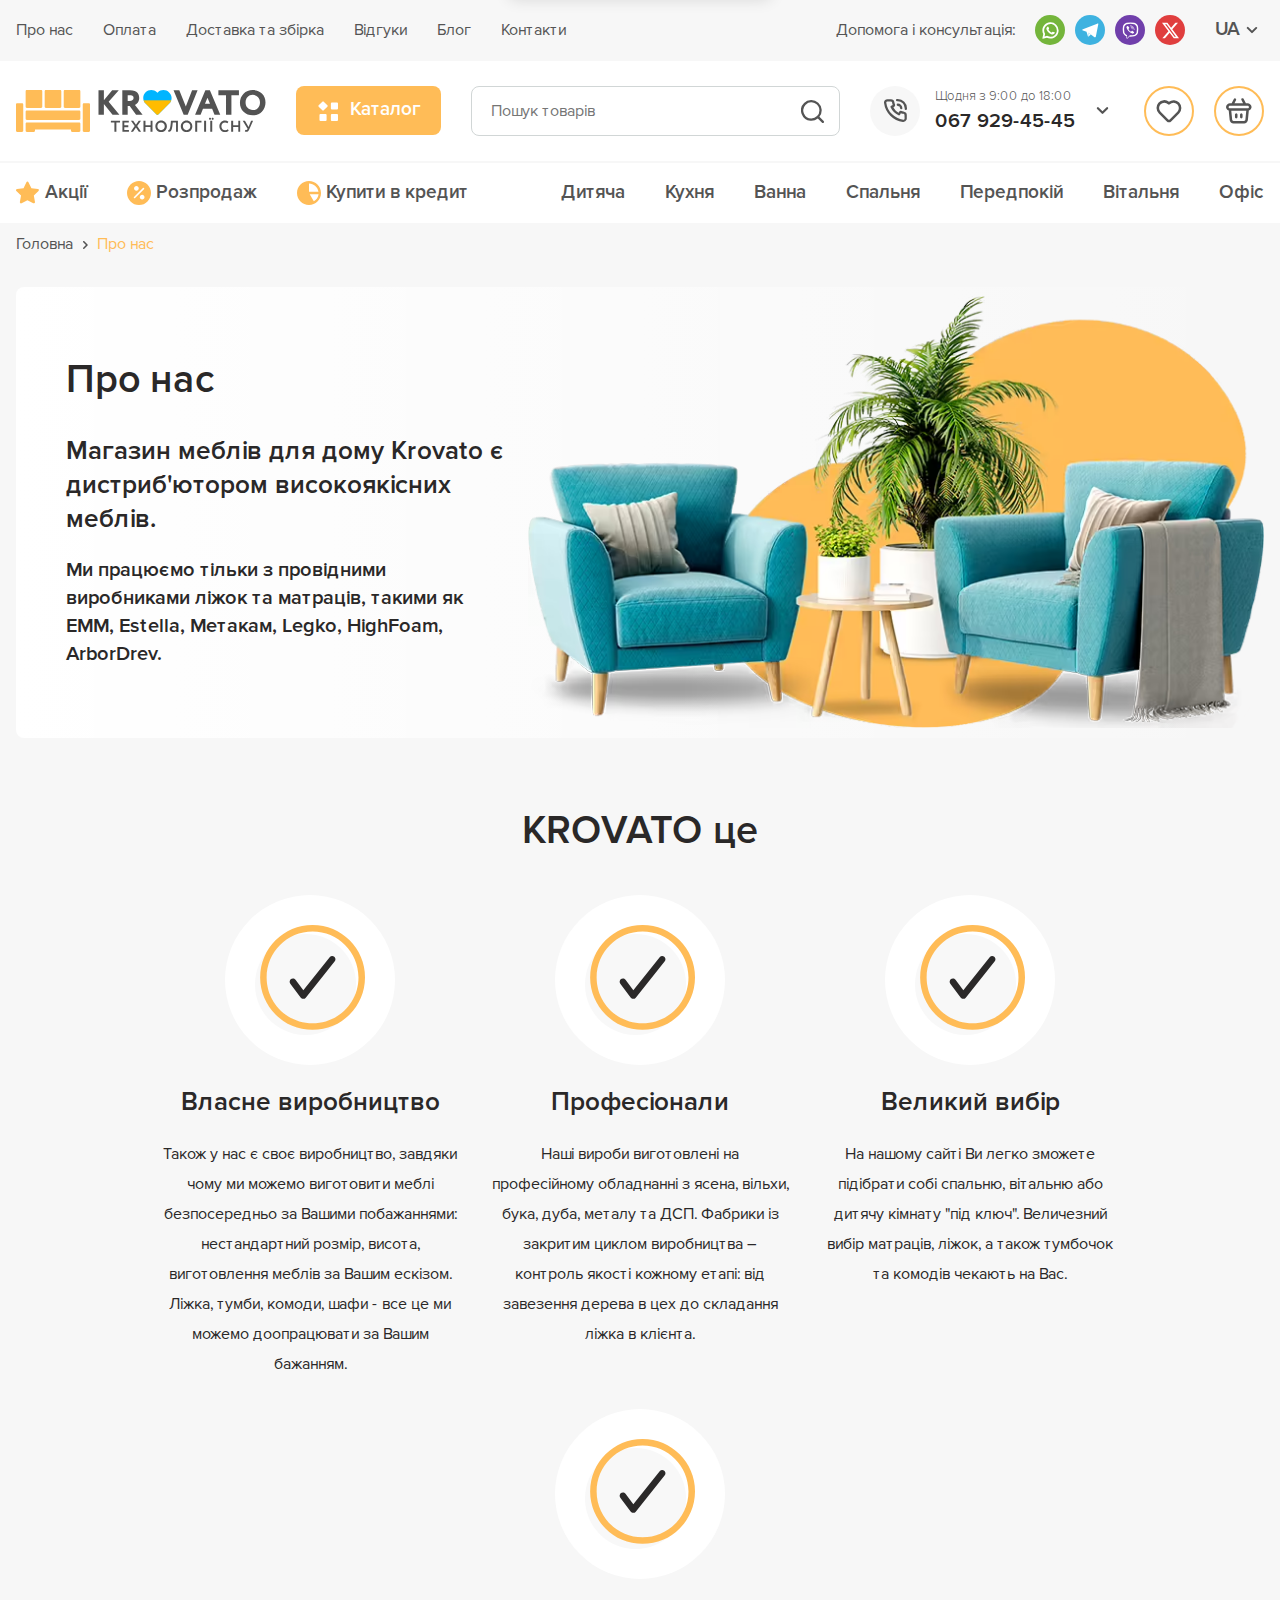
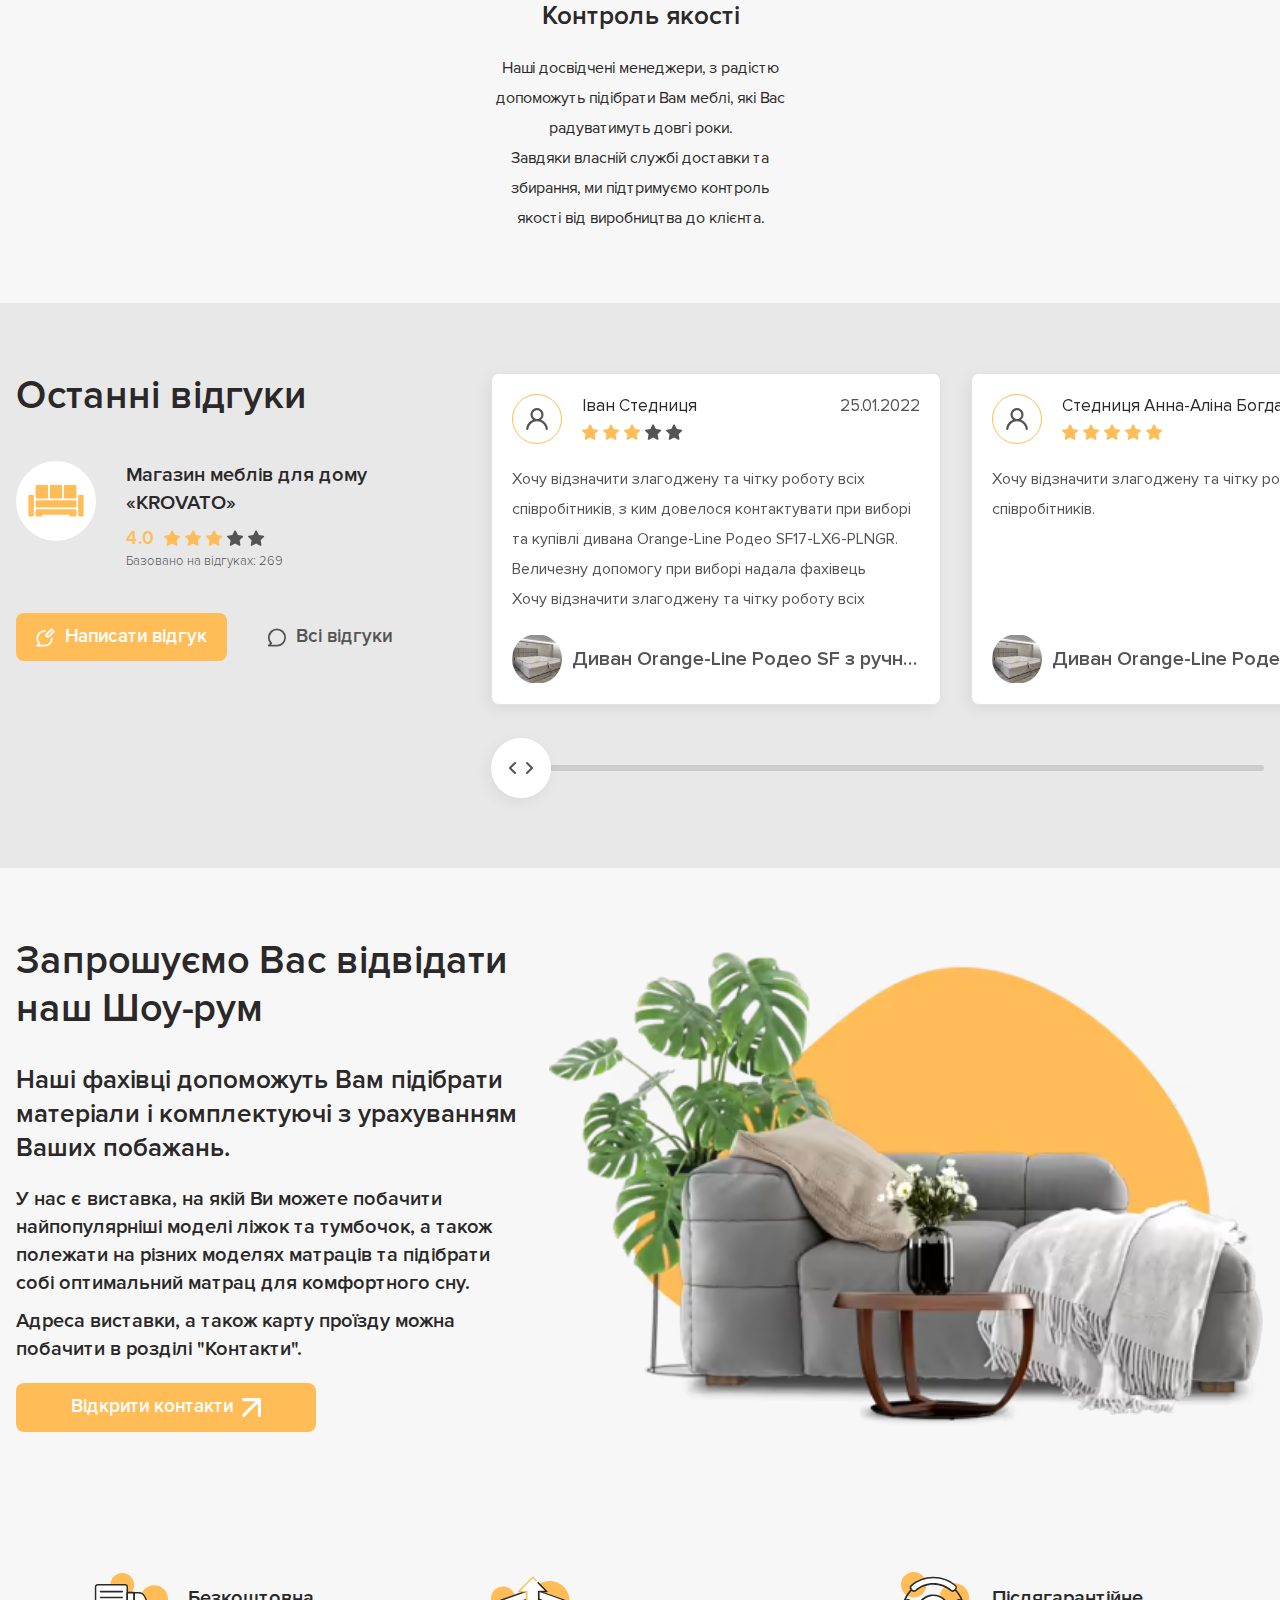
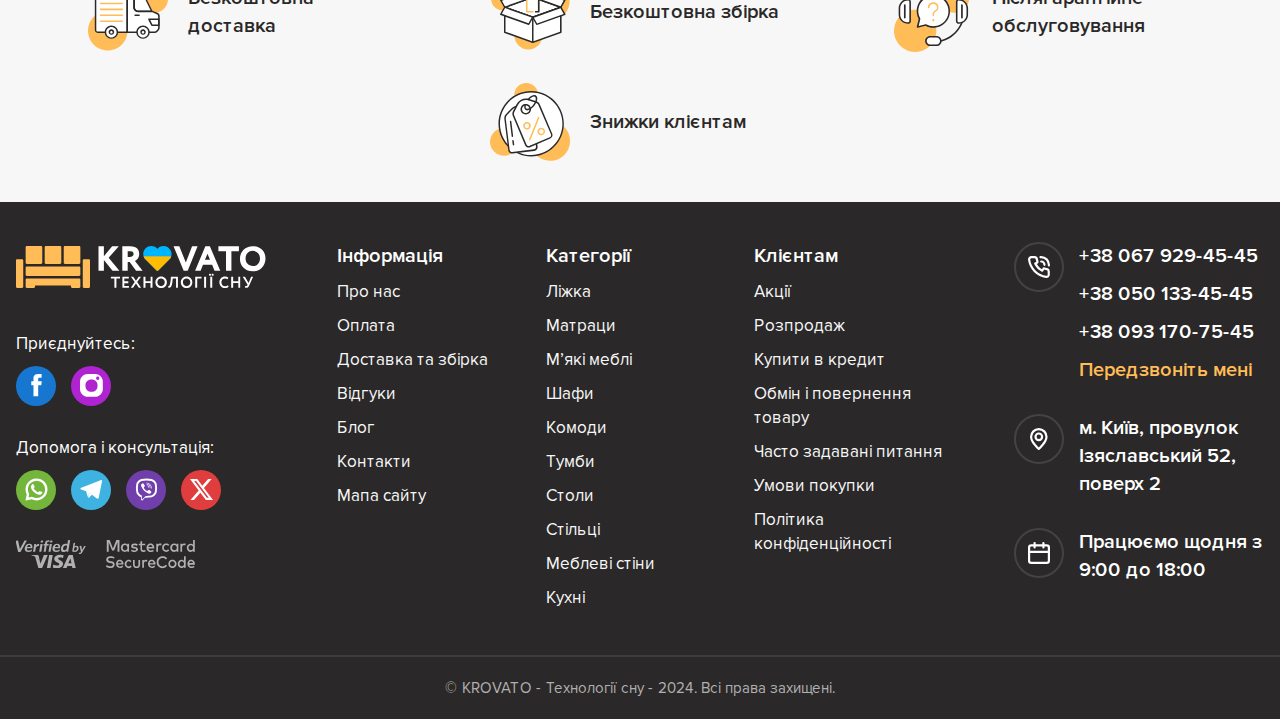
==== commit 064204a2: "mentor's recommendations" ====
--- a/about.html
+++ b/about.html
@@ -1,4 +1,4 @@
-<!DOCTYPE html><html lang="uk"><head><meta charset="UTF-8"><meta name="viewport" content="width=device-width, initial-scale=1.0"><meta name="theme-color" content="#ffbc57"><meta name="description" content="Магазин меблів в Києві ⏩ Меблі для дому та офісу за доступними цінами ⭐️ Безкоштовна доставка по Києву ⭐️ Широкий асортимент товарів: ліжка, дивани, шафи, матраци"><title>Про нас — Krovato</title><!-- Favicons--><link rel="apple-touch-icon" sizes="180x180" href="img/apple-touch-icon.png"><link rel="icon" type="image/png" sizes="32x32" href="img/favicon-32x32.png"><link rel="icon" type="image/png" sizes="16x16" href="img/favicon-16x16.png"><link rel="shortcut icon" href="img/favicon.ico"><!-- Styles--><link href="css/style.min.css?v=20240809122509" rel="stylesheet"><!-- Scripts--><script src="js/app.min.js?v=20240809122509" defer></script></head><body><!-- Content wrapper--><div class="wrapper"><!-- Skip to main--><a class="skip-link" href="#main" tabindex="0">До основного контенту</a><!-- Header--><header class="wrapper__header header header--pos--sticky"><!-- Navigation--><div class="navigation-header"><div class="navigation-header__container" data-mover="#menu; beforeend; (width &lt; 62em);"><nav class="navigation-header__nav"><!-- List--><ul class="list-navigation-header"><li class="list-navigation-header__item"><a class="list-navigation-header__link" href="/about.html">Про нас</a></li><li class="list-navigation-header__item"><a class="list-navigation-header__link" href="/payment.html">Оплата</a></li><li class="list-navigation-header__item"><a class="list-navigation-header__link" href="/delivery.html">Доставка та збірка</a></li><li class="list-navigation-header__item"><a class="list-navigation-header__link" href="/reviews.html">Відгуки</a></li><li class="list-navigation-header__item"><a class="list-navigation-header__link" href="/blog.html">Блог</a></li><li class="list-navigation-header__item"><a class="list-navigation-header__link" href="/contacts.html">Контакти</a></li></ul></nav><div class="navigation-header__useful"><!-- Help   --><address class="navigation-header__help help-header"><p class="help-header__label">Допомога і консультація:</p><ul class="help-header__list"><li class="help-header__item"><a class="social-button social-button--bg--sushi" title="WhatsApp" href="#" target="_blank"><svg class="social-button__icon icon"><use xlink:href="img/icons/symbol-defs.svg#icon-whatsapp"></use></svg></a></li><li class="help-header__item"><a class="social-button social-button--bg--picton-blue" title="Telegram" href="#" target="_blank"><svg class="social-button__icon icon"><use xlink:href="img/icons/symbol-defs.svg#icon-telegram"></use></svg></a></li><li class="help-header__item"><a class="social-button social-button--bg--royal-purple" title="Viber" href="#" target="_blank"><svg class="social-button__icon icon"><use xlink:href="img/icons/symbol-defs.svg#icon-viber"></use></svg></a></li><li class="help-header__item"><a class="social-button social-button--bg--punch" title="Twitter-x" href="#" target="_blank"><svg class="social-button__icon icon"><use xlink:href="img/icons/symbol-defs.svg#icon-twitter-x"></use></svg></a></li></ul></address><!-- Lang--><div class="navigation-header__lang lang-header"><button class="lang-header__trigger" type="button" title="Language" aria-controls="lang-underlay"><span>UA</span><span class="lang-header__icons"><svg class="lang-header__icon icon"><use xlink:href="img/icons/symbol-defs.svg#icon-x"></use></svg><svg class="lang-header__icon icon"><use xlink:href="img/icons/symbol-defs.svg#icon-arrow"></use></svg></span></button><div class="lang-header__underlay" id="lang-underlay"><ul class="lang-header__list"><li class="lang-header__item"><a class="lang-header__link" href="#">EN</a></li><li class="lang-header__item"><a class="lang-header__link" href="#">PL</a></li><li class="lang-header__item"><a class="lang-header__link" href="#">DE</a></li><li class="lang-header__item"><a class="lang-header__link" href="#">FR</a></li><li class="lang-header__item"><a class="lang-header__link" href="#">IT</a></li></ul></div></div></div></div></div><!-- Main--><div class="main-header"><div class="main-header__container"><!-- Logo--><a class="main-header__logo" href="/"><img src="img/header/logo.svg" alt="Krovato – технології сну"></a><!-- Catalog--><div class="main-header__catalog catalog" data-mover=".main-header__container-mobile; beforeend; ( width &lt; 62em);"><button class="catalog__button switch" type="button"><span class="switch__icons"><svg class="icon"><use xlink:href="img/icons/symbol-defs.svg#icon-x-round-fill"></use></svg><svg class="icon"><use xlink:href="img/icons/symbol-defs.svg#icon-catalog"></use></svg></span>
+<!DOCTYPE html><html lang="uk"><head><meta charset="UTF-8"><meta name="viewport" content="width=device-width, initial-scale=1.0"><meta name="theme-color" content="#ffbc57"><meta name="description" content="Магазин меблів в Києві ⏩ Меблі для дому та офісу за доступними цінами ⭐️ Безкоштовна доставка по Києву ⭐️ Широкий асортимент товарів: ліжка, дивани, шафи, матраци"><title>Про нас — Krovato</title><!-- Favicons--><link rel="apple-touch-icon" sizes="180x180" href="img/apple-touch-icon.png"><link rel="icon" type="image/png" sizes="32x32" href="img/favicon-32x32.png"><link rel="icon" type="image/png" sizes="16x16" href="img/favicon-16x16.png"><link rel="shortcut icon" href="img/favicon.ico"><!-- Styles--><link href="css/style.min.css?v=20240811132656" rel="stylesheet"><!-- Scripts--><script src="js/app.min.js?v=20240811132656" defer></script></head><body><!-- Content wrapper--><div class="wrapper"><!-- Skip to main--><a class="skip-link" href="#main" tabindex="0">До основного контенту</a><!-- Header--><header class="wrapper__header header"><!-- Navigation--><div class="header__navigation navigation-header"><div class="navigation-header__container" data-mover="#menu; beforeend; (width &lt; 62em);"><nav class="navigation-header__nav"><!-- List--><ul class="list-navigation-header"><li class="list-navigation-header__item"><a class="list-navigation-header__link" href="/about.html" aria-current="page">Про нас</a></li><li class="list-navigation-header__item"><a class="list-navigation-header__link" href="/payment.html">Оплата</a></li><li class="list-navigation-header__item"><a class="list-navigation-header__link" href="/delivery.html">Доставка та збірка</a></li><li class="list-navigation-header__item"><a class="list-navigation-header__link" href="/reviews.html">Відгуки</a></li><li class="list-navigation-header__item"><a class="list-navigation-header__link" href="/blog.html">Блог</a></li><li class="list-navigation-header__item"><a class="list-navigation-header__link" href="/contacts.html">Контакти</a></li></ul></nav><div class="navigation-header__useful"><!-- Help   --><address class="navigation-header__help help-header"><p class="help-header__label">Допомога і консультація:</p><ul class="help-header__list"><li class="help-header__item"><a class="social-button social-button--bg--sushi" title="WhatsApp" href="#" target="_blank"><svg class="social-button__icon icon"><use xlink:href="img/icons/symbol-defs.svg#icon-whatsapp"></use></svg></a></li><li class="help-header__item"><a class="social-button social-button--bg--picton-blue" title="Telegram" href="#" target="_blank"><svg class="social-button__icon icon"><use xlink:href="img/icons/symbol-defs.svg#icon-telegram"></use></svg></a></li><li class="help-header__item"><a class="social-button social-button--bg--royal-purple" title="Viber" href="#" target="_blank"><svg class="social-button__icon icon"><use xlink:href="img/icons/symbol-defs.svg#icon-viber"></use></svg></a></li><li class="help-header__item"><a class="social-button social-button--bg--punch" title="Twitter-x" href="#" target="_blank"><svg class="social-button__icon icon"><use xlink:href="img/icons/symbol-defs.svg#icon-twitter-x"></use></svg></a></li></ul></address><!-- Lang--><div class="navigation-header__lang lang-header"><button class="lang-header__trigger" type="button" title="Language" aria-controls="lang-underlay"><span>UA</span><span class="lang-header__icons"><svg class="lang-header__icon icon"><use xlink:href="img/icons/symbol-defs.svg#icon-x"></use></svg><svg class="lang-header__icon icon"><use xlink:href="img/icons/symbol-defs.svg#icon-arrow"></use></svg></span></button><div class="lang-header__underlay" id="lang-underlay"><ul class="lang-header__list"><li class="lang-header__item"><a class="lang-header__link" href="#">EN</a></li><li class="lang-header__item"><a class="lang-header__link" href="#">PL</a></li><li class="lang-header__item"><a class="lang-header__link" href="#">DE</a></li><li class="lang-header__item"><a class="lang-header__link" href="#">FR</a></li><li class="lang-header__item"><a class="lang-header__link" href="#">IT</a></li></ul></div></div></div></div></div><!-- Main--><div class="header__main main-header"><div class="main-header__container"><!-- Logo--><a class="main-header__logo" href="/"><img src="img/header/logo.svg" alt="Krovato – технології сну"></a><!-- Catalog--><div class="main-header__catalog catalog" data-mover=".main-header__container-mobile; beforeend; ( width &lt; 62em);"><button class="catalog__button switch" type="button"><span class="switch__icons"><svg class="icon"><use xlink:href="img/icons/symbol-defs.svg#icon-x-round-fill"></use></svg><svg class="icon"><use xlink:href="img/icons/symbol-defs.svg#icon-catalog"></use></svg></span>
 Каталог</button><!-- Menu--><div class="catalog__menu menu-catalog" data-catalog="single"><div class="menu-catalog__column"><ul class="menu-catalog__list"><!-- Beds--><li class="menu-catalog__item" data-catalog-panel><div class="menu-catalog__control"><a class="menu-catalog__link" href="#"><img class="menu-catalog__img" src="img/header/catalog/beds.svg" alt="">
 Ліжка</a><button class="menu-catalog__button button-menu-catalog" id="menu-trigger-one" type="button" data-catalog-trigger aria-controls="submenu-one"><span class="button-menu-catalog__wrapper"><svg class="button-menu-catalog__icon icon"><use xlink:href="img/icons/symbol-defs.svg#icon-arrow"></use></svg></span></button></div><div class="menu-catalog__submenu-catalog submenu-catalog" id="submenu-one" aria-labelledby="menu-trigger-one" role="region"><div class="submenu-catalog__gasket"><div class="submenu-catalog__content"><ul class="submenu-catalog__list"><li class="submenu-catalog__item"><a class="submenu-catalog__link" href="#">Ліжка від Krovato</a></li><li class="submenu-catalog__item"><a class="submenu-catalog__link" href="#">Ліжка з підіймальним механізмом</a></li><li class="submenu-catalog__item"><a class="submenu-catalog__link" href="#">Ліжка Акції</a></li><li class="submenu-catalog__item"><a class="submenu-catalog__link" href="#">Ліжка з м'яким узголів'ям</a></li><li class="submenu-catalog__item"><a class="submenu-catalog__link" href="#">Дерев'яні ліжка</a></li><li class="submenu-catalog__item"><a class="submenu-catalog__link" href="#">Дитячі ліжка</a></li><li class="submenu-catalog__item"><a class="submenu-catalog__link" href="#">Двоспальні ліжка</a></li><li class="submenu-catalog__item"><a class="submenu-catalog__link" href="#">Односпальні ліжка</a></li><li class="submenu-catalog__item"><a class="submenu-catalog__link" href="#">Металеві ліжка</a></li><li class="submenu-catalog__item"><a class="submenu-catalog__link" href="#">Ліжка з вбудованим матрацом</a></li><li class="submenu-catalog__item"><a class="submenu-catalog__link" href="#">Дивани-ліжка</a></li><li class="submenu-catalog__item"><a class="submenu-catalog__link" href="#">Ліжка подіуми</a></li></ul></div></div></div></li><!-- Mattresses--><li class="menu-catalog__item" data-catalog-panel><div class="menu-catalog__control"><a class="menu-catalog__link" href="#"><img class="menu-catalog__img" src="img/header/catalog/mattresses.svg" alt="">
 Матраци</a><button class="menu-catalog__button button-menu-catalog" id="menu-trigger-two" type="button" data-catalog-trigger aria-controls="submenu-two"><span class="button-menu-catalog__wrapper"><svg class="button-menu-catalog__icon icon"><use xlink:href="img/icons/symbol-defs.svg#icon-arrow"></use></svg></span></button></div><div class="menu-catalog__submenu-catalog submenu-catalog" id="submenu-two" aria-labelledby="menu-trigger-two" role="region"><div class="submenu-catalog__gasket"><div class="submenu-catalog__content"><ul class="submenu-catalog__list"><li class="submenu-catalog__item"><a class="submenu-catalog__link" href="#">Односпальні матраци</a></li><li class="submenu-catalog__item"><a class="submenu-catalog__link" href="#">Двоспальні матраци</a></li><li class="submenu-catalog__item"><a class="submenu-catalog__link" href="#">Пружинний блок Bonnel</a></li><li class="submenu-catalog__item"><a class="submenu-catalog__link" href="#">Пружинний блок Pocket Spring</a></li><li class="submenu-catalog__item"><a class="submenu-catalog__link" href="#">Безпружинні матраци</a></li><li class="submenu-catalog__item"><a class="submenu-catalog__link" href="#">Матраци з ефектом Зима-Літо</a></li><li class="submenu-catalog__item"><a class="submenu-catalog__link" href="#">Футони</a></li><li class="submenu-catalog__item"><a class="submenu-catalog__link" href="#">Дитячі матраци</a></li><li class="submenu-catalog__item"><a class="submenu-catalog__link" href="#">Матраци Економ</a></li></ul></div></div></div></li><!-- Upholstered Furniture--><li class="menu-catalog__item" data-catalog-panel><div class="menu-catalog__control"><a class="menu-catalog__link" href="#"><img class="menu-catalog__img" src="img/header/catalog/upholstered-furniture.svg" alt="">
@@ -9,12 +9,12 @@
 Столи</a><button class="menu-catalog__button button-menu-catalog" id="menu-trigger-seven" type="button" data-catalog-trigger aria-controls="submenu-seven"><span class="button-menu-catalog__wrapper"><svg class="button-menu-catalog__icon icon"><use xlink:href="img/icons/symbol-defs.svg#icon-arrow"></use></svg></span></button></div><div class="menu-catalog__submenu-catalog submenu-catalog" id="submenu-seven" aria-labelledby="menu-trigger-seven" role="region"><div class="submenu-catalog__gasket"><div class="submenu-catalog__content"><ul class="submenu-catalog__list"><li class="submenu-catalog__item"><a class="submenu-catalog__link" href="#">Односпальні матраци</a></li><li class="submenu-catalog__item"><a class="submenu-catalog__link" href="#">Двоспальні матраци</a></li><li class="submenu-catalog__item"><a class="submenu-catalog__link" href="#">Пружинний блок Bonnel</a></li><li class="submenu-catalog__item"><a class="submenu-catalog__link" href="#">Пружинний блок Pocket Spring</a></li><li class="submenu-catalog__item"><a class="submenu-catalog__link" href="#">Безпружинні матраци</a></li><li class="submenu-catalog__item"><a class="submenu-catalog__link" href="#">Матраци з ефектом Зима-Літо</a></li><li class="submenu-catalog__item"><a class="submenu-catalog__link" href="#">Футони</a></li><li class="submenu-catalog__item"><a class="submenu-catalog__link" href="#">Дитячі матраци</a></li><li class="submenu-catalog__item"><a class="submenu-catalog__link" href="#">Матраци Економ</a></li></ul></div></div></div></li><!-- Chairs--><li class="menu-catalog__item" data-catalog-panel><div class="menu-catalog__control"><a class="menu-catalog__link" href="#"><img class="menu-catalog__img" src="img/header/catalog/chairs.svg" alt="">
 Стільці</a><button class="menu-catalog__button button-menu-catalog" id="menu-trigger-eight" type="button" data-catalog-trigger aria-controls="submenu-eight"><span class="button-menu-catalog__wrapper"><svg class="button-menu-catalog__icon icon"><use xlink:href="img/icons/symbol-defs.svg#icon-arrow"></use></svg></span></button></div><div class="menu-catalog__submenu-catalog submenu-catalog" id="submenu-eight" aria-labelledby="menu-trigger-eight" role="region"><div class="submenu-catalog__gasket"><div class="submenu-catalog__content"><ul class="submenu-catalog__list"><li class="submenu-catalog__item"><a class="submenu-catalog__link" href="#">Односпальні матраци</a></li><li class="submenu-catalog__item"><a class="submenu-catalog__link" href="#">Двоспальні матраци</a></li><li class="submenu-catalog__item"><a class="submenu-catalog__link" href="#">Пружинний блок Bonnel</a></li><li class="submenu-catalog__item"><a class="submenu-catalog__link" href="#">Пружинний блок Pocket Spring</a></li><li class="submenu-catalog__item"><a class="submenu-catalog__link" href="#">Безпружинні матраци</a></li><li class="submenu-catalog__item"><a class="submenu-catalog__link" href="#">Матраци з ефектом Зима-Літо</a></li><li class="submenu-catalog__item"><a class="submenu-catalog__link" href="#">Футони</a></li><li class="submenu-catalog__item"><a class="submenu-catalog__link" href="#">Дитячі матраци</a></li><li class="submenu-catalog__item"><a class="submenu-catalog__link" href="#">Матраци Економ</a></li></ul></div></div></div></li><!-- Furniture Walls--><li class="menu-catalog__item" data-catalog-panel><div class="menu-catalog__control"><a class="menu-catalog__link" href="#"><img class="menu-catalog__img" src="img/header/catalog/furniture-walls.svg" alt="">
 Меблеві стіни</a><button class="menu-catalog__button button-menu-catalog" id="menu-trigger-nine" type="button" data-catalog-trigger aria-controls="submenu-nine"><span class="button-menu-catalog__wrapper"><svg class="button-menu-catalog__icon icon"><use xlink:href="img/icons/symbol-defs.svg#icon-arrow"></use></svg></span></button></div><div class="menu-catalog__submenu-catalog submenu-catalog" id="submenu-nine" aria-labelledby="menu-trigger-nine" role="region"><div class="submenu-catalog__gasket"><div class="submenu-catalog__content"><ul class="submenu-catalog__list"><li class="submenu-catalog__item"><a class="submenu-catalog__link" href="#">Односпальні матраци</a></li><li class="submenu-catalog__item"><a class="submenu-catalog__link" href="#">Двоспальні матраци</a></li><li class="submenu-catalog__item"><a class="submenu-catalog__link" href="#">Пружинний блок Bonnel</a></li><li class="submenu-catalog__item"><a class="submenu-catalog__link" href="#">Пружинний блок Pocket Spring</a></li><li class="submenu-catalog__item"><a class="submenu-catalog__link" href="#">Безпружинні матраци</a></li><li class="submenu-catalog__item"><a class="submenu-catalog__link" href="#">Матраци з ефектом Зима-Літо</a></li><li class="submenu-catalog__item"><a class="submenu-catalog__link" href="#">Футони</a></li><li class="submenu-catalog__item"><a class="submenu-catalog__link" href="#">Дитячі матраци</a></li><li class="submenu-catalog__item"><a class="submenu-catalog__link" href="#">Матраци Економ</a></li></ul></div></div></div></li><!-- Kitchens--><li class="menu-catalog__item" data-catalog-panel><div class="menu-catalog__control"><a class="menu-catalog__link" href="#"><img class="menu-catalog__img" src="img/header/catalog/kitchens.svg" alt="">
-Кухні</a><button class="menu-catalog__button button-menu-catalog" id="menu-trigger-ten" type="button" data-catalog-trigger aria-controls="submenu-ten"><span class="button-menu-catalog__wrapper"><svg class="button-menu-catalog__icon icon"><use xlink:href="img/icons/symbol-defs.svg#icon-arrow"></use></svg></span></button></div><div class="menu-catalog__submenu-catalog submenu-catalog" id="submenu-ten" aria-labelledby="menu-trigger-ten" role="region"><div class="submenu-catalog__gasket"><div class="submenu-catalog__content"><ul class="submenu-catalog__list"><li class="submenu-catalog__item"><a class="submenu-catalog__link" href="#">Односпальні матраци</a></li><li class="submenu-catalog__item"><a class="submenu-catalog__link" href="#">Двоспальні матраци</a></li><li class="submenu-catalog__item"><a class="submenu-catalog__link" href="#">Пружинний блок Bonnel</a></li><li class="submenu-catalog__item"><a class="submenu-catalog__link" href="#">Пружинний блок Pocket Spring</a></li><li class="submenu-catalog__item"><a class="submenu-catalog__link" href="#">Безпружинні матраци</a></li><li class="submenu-catalog__item"><a class="submenu-catalog__link" href="#">Матраци з ефектом Зима-Літо</a></li><li class="submenu-catalog__item"><a class="submenu-catalog__link" href="#">Футони</a></li><li class="submenu-catalog__item"><a class="submenu-catalog__link" href="#">Дитячі матраци</a></li><li class="submenu-catalog__item"><a class="submenu-catalog__link" href="#">Матраци Економ</a></li></ul></div></div></div></li></ul></div></div></div><!-- Search--><div class="main-header__search search-header" data-mover=".main-header__container-mobile; beforeend; (width &lt; 62em);"><button class="search-header__trigger button-header" type="button" title="Пошук"><svg class="button-header__close icon"><use xlink:href="img/icons/symbol-defs.svg#icon-x"></use></svg><svg class="button-header__open icon"><use xlink:href="img/icons/symbol-defs.svg#icon-search"> </use></svg></button><form class="search-header__form" action="#"><input class="search-header__input field" id="search-header" type="search" name="search" required minlength="3" placeholder="Пошук товарів"><button class="search-header__submit" title="Шукати"><svg class="search-header__icon icon"><use xlink:href="img/icons/symbol-defs.svg#icon-search"></use></svg></button></form></div><!-- Phone--><address class="main-header__phone phone-header"><div class="phone-header__main"><button class="phone-header__button" type="button" title="Розгорнути телефони"><svg class="icon"><use xlink:href="img/icons/symbol-defs.svg#icon-x"></use></svg><svg class="icon"><use xlink:href="img/icons/symbol-defs.svg#icon-phone"></use></svg></button><div class="phone-header__info" data-mover=".phone-header__underlay; afterbegin; (width &lt; 38.75em)"><p class="phone-header__schedule">Щодня з 9:00 до 18:00</p><a class="phone-header__link" href="tel:0679294545">067 929-45-45</a></div><button class="phone-header__trigger" type="button" title="Розгорнути телефони"><svg class="phone-header__icon icon"><use xlink:href="img/icons/symbol-defs.svg#icon-x"></use></svg><svg class="phone-header__icon icon"><use xlink:href="img/icons/symbol-defs.svg#icon-arrow"></use></svg></button></div><div class="phone-header__underlay"><ul class="phone-header__list"><li class="phone-header__item"><a class="phone-header__link" href="tel:0501334545">050 133-45-45</a></li><li class="phone-header__item"><a class="phone-header__link" href="tel:0931707545">093 170-75-45</a></li><li class="phone-header__item"><button class="phone-header__callback" type="button">Передзвоніть мені</button></li></ul></div></address><!-- Burger--><button class="main-header__burger burger" aria-controls="menu" title="Навігаційне меню"><span class="burger__icon"><span class="burger__line"></span></span></button><!-- Menu--><div class="main-header__menu menu" id="menu"></div><!-- Actions--><div class="main-header__actions" data-mover=".main-header__container-mobile; beforeend; (width &lt; 62em);"><button class="button-header" type="button" title="Улюблені"><svg class="button-header__close icon"><use xlink:href="img/icons/symbol-defs.svg#icon-x"></use></svg><svg class="button-header__open icon"><use xlink:href="img/icons/symbol-defs.svg#icon-heart"> </use></svg></button><button class="button-header" type="button" title="Кошик" data-cart-header><svg class="button-header__close icon"><use xlink:href="img/icons/symbol-defs.svg#icon-x"></use></svg><svg class="button-header__open icon"><use xlink:href="img/icons/symbol-defs.svg#icon-cart"> </use></svg></button><div class="main-header__cart cart-header"><!-- Header--><div class="cart-header__header"><p class="cart-header__title">Ваш кошик <span>4</span></p><button class="cart-header__close" type="button"><svg class="icon"><use xlink:href="img/icons/symbol-defs.svg#icon-x"></use></svg></button></div><!-- Body--><div class="cart-header__body"><article class="item-cart"><div class="item-cart__description"><h2 class="item-cart__title"><a class="item-cart__link" href="/product.html">Ліжко Спарта / Sparta з підйомним механізмом</a></h2><p class="item-cart__sizes">Розмір: 61 x 184 x 2130 мм</p><p class="item-cart__availability"><svg class="item-cart__icon item-cart__icon--color--acapulco icon"><use xlink:href="img/icons/symbol-defs.svg#icon-available"></use></svg>
-В наявності</p></div><a class="item-cart__frame" href="/product.html"><picture class="item-cart__picture"><source srcset="img/products/sparta.avif" type="image/avif"/><source srcset="img/products/sparta.webp" type="image/webp"/><img src="img/products/sparta.jpg" alt="Ліжко Sparta з дерев'яним скелетом."/></picture></a><div class="item-cart__prices"><p class="item-cart__price">15 400 грн.</p><s class="item-cart__old-price">25 400 грн.</s></div><div class="item-cart__calc calc"><button class="calc__decrease" type="button">-</button><input class="calc__quantity" type="number" value="1" min="1"/><button class="calc__increase" type="button">+</button></div><button class="item-cart__close close-cart" type="button"><span class="close-cart__inner"><svg class="close-cart__icon icon"><use xlink:href="img/icons/symbol-defs.svg#icon-x"></use></svg></span></button></article><article class="item-cart"><div class="item-cart__description"><h2 class="item-cart__title"><a class="item-cart__link" href="/product.html">Матрац ARGENTUM AMALTEA / Аргентум Амалті</a></h2><p class="item-cart__sizes">Розмір: 61 x 184 x 2130 мм</p><p class="item-cart__availability"><svg class="item-cart__icon item-cart__icon--color--acapulco icon"><use xlink:href="img/icons/symbol-defs.svg#icon-available"></use></svg>
-В наявності</p></div><a class="item-cart__frame" href="/product.html"><picture class="item-cart__picture"><source srcset="img/products/sparta.avif" type="image/avif"/><source srcset="img/products/sparta.webp" type="image/webp"/><img src="img/products/sparta.jpg" alt="Ліжко Sparta з дерев'яним скелетом."/></picture></a><div class="item-cart__prices"><p class="item-cart__price">15 400 грн.</p><s class="item-cart__old-price">25 400 грн.</s></div><div class="item-cart__calc calc"><button class="calc__decrease" type="button">-</button><input class="calc__quantity" type="number" value="1" min="1"/><button class="calc__increase" type="button">+</button></div><button class="item-cart__close close-cart" type="button"><span class="close-cart__inner"><svg class="close-cart__icon icon"><use xlink:href="img/icons/symbol-defs.svg#icon-x"></use></svg></span></button></article><article class="item-cart"><div class="item-cart__description"><h2 class="item-cart__title"><a class="item-cart__link" href="/product.html">Матрац ARGENTUM AMALTEA / Аргентум Амалті</a></h2><p class="item-cart__sizes">Розмір: 61 x 184 x 2130 мм</p><p class="item-cart__availability"><svg class="item-cart__icon item-cart__icon--color--acapulco icon"><use xlink:href="img/icons/symbol-defs.svg#icon-available"></use></svg>
-В наявності</p></div><a class="item-cart__frame" href="/product.html"><picture class="item-cart__picture"><source srcset="img/products/sparta.avif" type="image/avif"/><source srcset="img/products/sparta.webp" type="image/webp"/><img src="img/products/sparta.jpg" alt="Ліжко Sparta з дерев'яним скелетом."/></picture></a><div class="item-cart__prices"><p class="item-cart__price">15 400 грн.</p><s class="item-cart__old-price">25 400 грн.</s></div><div class="item-cart__calc calc"><button class="calc__decrease" type="button">-</button><input class="calc__quantity" type="number" value="1" min="1"/><button class="calc__increase" type="button">+</button></div><button class="item-cart__close close-cart" type="button"><span class="close-cart__inner"><svg class="close-cart__icon icon"><use xlink:href="img/icons/symbol-defs.svg#icon-x"></use></svg></span></button></article></div><!-- Footer--><div class="cart-header__footer"><a class="cart-header__checkout button" href="/checkout.html">ОФОРМИТИ ЗАМОВЛЕННЯ</a><button class="cart-header__resume button button--skeleton" type="button">Продовжити покупки</button></div></div></div></div><div class="main-header__container-mobile"></div></div><!-- Assortment--><div class="header__assortment assortment-header"><div class="assortment-header__container" data-mover="#menu; beforeend; (width &lt; 62em);"><ul class="assortment-header__list list-assortment-header"><li class="list-assortment-header__item"><a class="list-assortment-header__link" href="#"><svg class="list-assortment-header__icon icon"><use xlink:href="img/icons/symbol-defs.svg#icon-star"></use></svg>
+Кухні</a><button class="menu-catalog__button button-menu-catalog" id="menu-trigger-ten" type="button" data-catalog-trigger aria-controls="submenu-ten"><span class="button-menu-catalog__wrapper"><svg class="button-menu-catalog__icon icon"><use xlink:href="img/icons/symbol-defs.svg#icon-arrow"></use></svg></span></button></div><div class="menu-catalog__submenu-catalog submenu-catalog" id="submenu-ten" aria-labelledby="menu-trigger-ten" role="region"><div class="submenu-catalog__gasket"><div class="submenu-catalog__content"><ul class="submenu-catalog__list"><li class="submenu-catalog__item"><a class="submenu-catalog__link" href="#">Односпальні матраци</a></li><li class="submenu-catalog__item"><a class="submenu-catalog__link" href="#">Двоспальні матраци</a></li><li class="submenu-catalog__item"><a class="submenu-catalog__link" href="#">Пружинний блок Bonnel</a></li><li class="submenu-catalog__item"><a class="submenu-catalog__link" href="#">Пружинний блок Pocket Spring</a></li><li class="submenu-catalog__item"><a class="submenu-catalog__link" href="#">Безпружинні матраци</a></li><li class="submenu-catalog__item"><a class="submenu-catalog__link" href="#">Матраци з ефектом Зима-Літо</a></li><li class="submenu-catalog__item"><a class="submenu-catalog__link" href="#">Футони</a></li><li class="submenu-catalog__item"><a class="submenu-catalog__link" href="#">Дитячі матраци</a></li><li class="submenu-catalog__item"><a class="submenu-catalog__link" href="#">Матраци Економ</a></li></ul></div></div></div></li></ul></div></div></div><!-- Search--><div class="main-header__search search-header" data-mover=".main-header__container-mobile; beforeend; (width &lt; 62em);"><button class="search-header__trigger button-header" type="button" title="Пошук"><svg class="button-header__close icon"><use xlink:href="img/icons/symbol-defs.svg#icon-x"></use></svg><svg class="button-header__open icon"><use xlink:href="img/icons/symbol-defs.svg#icon-search"> </use></svg></button><form class="search-header__form" action="#"><input class="search-header__input field" id="search-header" type="search" name="search" required minlength="3" placeholder="Пошук товарів"><button class="search-header__submit" title="Шукати"><svg class="search-header__icon icon"><use xlink:href="img/icons/symbol-defs.svg#icon-search"></use></svg></button></form></div><!-- Phone--><address class="main-header__phone phone-header"><div class="phone-header__main"><button class="phone-header__button" type="button" title="Розгорнути телефони"><svg class="icon"><use xlink:href="img/icons/symbol-defs.svg#icon-x"></use></svg><svg class="icon"><use xlink:href="img/icons/symbol-defs.svg#icon-phone"></use></svg></button><div class="phone-header__info" data-mover=".phone-header__underlay; afterbegin; (width &lt; 38.75em)"><p class="phone-header__schedule">Щодня з 9:00 до 18:00</p><a class="phone-header__link" href="tel:0679294545">067 929-45-45</a></div><button class="phone-header__trigger" type="button" title="Розгорнути телефони"><svg class="phone-header__icon icon"><use xlink:href="img/icons/symbol-defs.svg#icon-x"></use></svg><svg class="phone-header__icon icon"><use xlink:href="img/icons/symbol-defs.svg#icon-arrow"></use></svg></button></div><div class="phone-header__underlay"><ul class="phone-header__list"><li class="phone-header__item"><a class="phone-header__link" href="tel:0501334545">050 133-45-45</a></li><li class="phone-header__item"><a class="phone-header__link" href="tel:0931707545">093 170-75-45</a></li><li class="phone-header__item"><button class="phone-header__callback" type="button">Передзвоніть мені</button></li></ul></div></address><!-- Burger--><button class="main-header__burger burger" aria-controls="menu" title="Навігаційне меню"><span class="burger__icon"><span class="burger__line"></span></span></button><!-- Menu--><div class="main-header__menu menu" id="menu"></div><!-- Actions--><div class="main-header__actions" data-mover=".main-header__container-mobile; beforeend; (width &lt; 62em);"><button class="button-header" type="button" title="Улюблені"><svg class="button-header__close icon"><use xlink:href="img/icons/symbol-defs.svg#icon-x"></use></svg><svg class="button-header__open icon"><use xlink:href="img/icons/symbol-defs.svg#icon-heart"> </use></svg></button><button class="button-header" type="button" title="Кошик" data-cart-header><svg class="button-header__close icon"><use xlink:href="img/icons/symbol-defs.svg#icon-x"></use></svg><svg class="button-header__open icon"><use xlink:href="img/icons/symbol-defs.svg#icon-cart"> </use></svg></button><div class="main-header__cart cart-header"><!-- Header--><div class="cart-header__header"><p class="cart-header__title">Ваш кошик <span>4</span></p><button class="cart-header__close" type="button"><svg class="icon"><use xlink:href="img/icons/symbol-defs.svg#icon-x"></use></svg></button></div><!-- Body--><div class="cart-header__body"><article class="item-cart"><div class="item-cart__options"><h2 class="item-cart__title"><a class="item-cart__link" href="/product.html">Ліжко Спарта / Sparta з підйомним механізмом</a></h2><p class="item-cart__sizes">Розмір: 61 x 184 x 2130 мм</p><p class="item-cart__availability"><svg class="item-cart__icon item-cart__icon--color--acapulco icon"><use xlink:href="img/icons/symbol-defs.svg#icon-available"></use></svg>
+В наявності</p></div><a class="item-cart__frame" href="/product.html"><picture class="item-cart__picture"><source srcset="img/products/sparta.avif" type="image/avif"/><source srcset="img/products/sparta.webp" type="image/webp"/><img src="img/products/sparta.jpg" alt="Ліжко Sparta з дерев'яним скелетом."/></picture></a><div class="item-cart__prices"><p class="item-cart__price">15 400 грн.</p><s class="item-cart__old-price">25 400 грн.</s></div><div class="item-cart__calc calc"><button class="calc__decrease" type="button">-</button><input class="calc__quantity" type="number" value="1" min="1"/><button class="calc__increase" type="button">+</button></div><button class="item-cart__close close-cart" type="button"><span class="close-cart__inner"><svg class="close-cart__icon icon"><use xlink:href="img/icons/symbol-defs.svg#icon-x"></use></svg></span></button></article><article class="item-cart"><div class="item-cart__options"><h2 class="item-cart__title"><a class="item-cart__link" href="/product.html">Матрац ARGENTUM AMALTEA / Аргентум Амалті</a></h2><p class="item-cart__sizes">Розмір: 61 x 184 x 2130 мм</p><p class="item-cart__availability"><svg class="item-cart__icon item-cart__icon--color--acapulco icon"><use xlink:href="img/icons/symbol-defs.svg#icon-available"></use></svg>
+В наявності</p></div><a class="item-cart__frame" href="/product.html"><picture class="item-cart__picture"><source srcset="img/products/sparta.avif" type="image/avif"/><source srcset="img/products/sparta.webp" type="image/webp"/><img src="img/products/sparta.jpg" alt="Ліжко Sparta з дерев'яним скелетом."/></picture></a><div class="item-cart__prices"><p class="item-cart__price">15 400 грн.</p><s class="item-cart__old-price">25 400 грн.</s></div><div class="item-cart__calc calc"><button class="calc__decrease" type="button">-</button><input class="calc__quantity" type="number" value="1" min="1"/><button class="calc__increase" type="button">+</button></div><button class="item-cart__close close-cart" type="button"><span class="close-cart__inner"><svg class="close-cart__icon icon"><use xlink:href="img/icons/symbol-defs.svg#icon-x"></use></svg></span></button></article><article class="item-cart"><div class="item-cart__options"><h2 class="item-cart__title"><a class="item-cart__link" href="/product.html">Матрац ARGENTUM AMALTEA / Аргентум Амалті</a></h2><p class="item-cart__sizes">Розмір: 61 x 184 x 2130 мм</p><p class="item-cart__availability"><svg class="item-cart__icon item-cart__icon--color--acapulco icon"><use xlink:href="img/icons/symbol-defs.svg#icon-available"></use></svg>
+В наявності</p></div><a class="item-cart__frame" href="/product.html"><picture class="item-cart__picture"><source srcset="img/products/sparta.avif" type="image/avif"/><source srcset="img/products/sparta.webp" type="image/webp"/><img src="img/products/sparta.jpg" alt="Ліжко Sparta з дерев'яним скелетом."/></picture></a><div class="item-cart__prices"><p class="item-cart__price">15 400 грн.</p><s class="item-cart__old-price">25 400 грн.</s></div><div class="item-cart__calc calc"><button class="calc__decrease" type="button">-</button><input class="calc__quantity" type="number" value="1" min="1"/><button class="calc__increase" type="button">+</button></div><button class="item-cart__close close-cart" type="button"><span class="close-cart__inner"><svg class="close-cart__icon icon"><use xlink:href="img/icons/symbol-defs.svg#icon-x"></use></svg></span></button></article></div><!-- Footer--><div class="cart-header__footer"><a class="cart-header__checkout button" href="/checkout.html">ОФОРМИТИ ЗАМОВЛЕННЯ</a><button class="cart-header__resume button button--skeleton" type="button">Продовжити покупки</button></div></div></div></div><div class="main-header__container-mobile"></div></div><!-- Main shadow--><div class="header__main-shadow"></div><!-- Assortment--><div class="header__assortment assortment-header"><div class="assortment-header__container" data-mover="#menu; beforeend; (width &lt; 62em);"><ul class="assortment-header__list list-assortment-header"><li class="list-assortment-header__item"><a class="list-assortment-header__link" href="#"><svg class="list-assortment-header__icon icon"><use xlink:href="img/icons/symbol-defs.svg#icon-star"></use></svg>
 Акції</a></li><li class="list-assortment-header__item"><a class="list-assortment-header__link" href="#"><svg class="list-assortment-header__icon icon"><use xlink:href="img/icons/symbol-defs.svg#icon-sale"></use></svg>
 Розпродаж</a></li><li class="list-assortment-header__item"><a class="list-assortment-header__link" href="#"><svg class="list-assortment-header__icon icon"><use xlink:href="img/icons/symbol-defs.svg#icon-credit"></use></svg>
-Купити в кредит</a></li></ul><ul class="assortment-header__list assortment-header__list--wide list-assortment-header"><li class="list-assortment-header__item"><a class="list-assortment-header__link" href="#">Дитяча</a></li><li class="list-assortment-header__item"><a class="list-assortment-header__link" href="#">Кухня</a></li><li class="list-assortment-header__item"><a class="list-assortment-header__link" href="#">Ванна</a></li><li class="list-assortment-header__item"><a class="list-assortment-header__link" href="#">Спальня</a></li><li class="list-assortment-header__item"><a class="list-assortment-header__link" href="#">Передпокій</a></li><li class="list-assortment-header__item"><a class="list-assortment-header__link" href="#">Вітальня</a></li><li class="list-assortment-header__item"><a class="list-assortment-header__link" href="#">Офіс</a></li></ul></div></div><!-- Overlay--><div class="header__overlay overlay" data-catalog-overlay></div></header><!-- Main--><main class="wrapper__main main" id="main"><nav class="main__breadcrumbs breadcrumbs"><div class="breadcrumbs__container"><ol class="breadcrumbs__list"><li class="breadcrumbs__item"><a class="breadcrumbs__link" href="/">Головна</a></li><li class="breadcrumbs__item" aria-current="page">Про нас</li></ol></div></nav><section class="main__fade-block fade-block"><div class="fade-block__layout"><div class="fade-block__text-group"><h1 class="fade-block__title title">Про нас</h1><div class="fade-block__heavy-group"><p>Магазин меблів для дому Krovato є дистриб'ютором високоякісних меблів.</p></div><div class="fade-block__light-group"><p>Ми працюємо тільки з провідними виробниками ліжок та матраців, такими як ЕММ, Estella, Метакам, Legko, HighFoam, ArborDrev.</p></div></div><picture class="fade-block__picture"><source srcset="img/about/blue-chairs-and-palm.avif" type="image/avif"/><source srcset="img/about/blue-chairs-and-palm.webp" type="image/webp"/><img src="img/about/blue-chairs-and-palm.png" alt="Затишні сині крісла та пальма."/></picture></div></section><section class="main__group-block group-block"><div class="group-block__container"><h2 class="group-block__title title">KROVATO це</h2><ul class="group-block__list"><li class="group-block__item"><section class="section-block"><img class="section-block__img" src="img/about/check.svg" alt=""><h3 class="section-block__title">Власне виробництво</h3><div class="section-block__text-group"><p>Також у нас є своє виробництво, завдяки чому ми можемо виготовити меблі безпосередньо за Вашими побажаннями: нестандартний розмір, висота, виготовлення меблів за Вашим ескізом. Ліжка, тумби, комоди, шафи - все це ми можемо доопрацювати за Вашим бажанням.</p></div></section></li><li class="group-block__item"><section class="section-block"><img class="section-block__img" src="img/about/check.svg" alt=""><h3 class="section-block__title">Професіонали</h3><div class="section-block__text-group"><p>Наші вироби виготовлені на професійному обладнанні з ясена, вільхи, бука, дуба, металу та ДСП. Фабрики із закритим циклом виробництва – контроль якості кожному етапі: від завезення дерева в цех до складання ліжка в клієнта.</p></div></section></li><li class="group-block__item"><section class="section-block"><img class="section-block__img" src="img/about/check.svg" alt=""><h3 class="section-block__title">Великий вибір</h3><div class="section-block__text-group"><p>На нашому сайті Ви легко зможете підібрати собі спальню, вітальню або дитячу кімнату "під ключ". Величезний вибір матраців, ліжок, а також тумбочок та комодів чекають на Вас.</p></div></section></li><li class="group-block__item"><section class="section-block"><img class="section-block__img" src="img/about/check.svg" alt=""><h3 class="section-block__title">Контроль якості</h3><div class="section-block__text-group"><p>Наші досвідчені менеджери, з радістю допоможуть підібрати Вам меблі, які Вас радуватимуть довгі роки.</p><p>Завдяки власній службі доставки та збирання, ми підтримуємо контроль якості від виробництва до клієнта.</p></div></section></li></ul></div></section><section class="main__recent-reviews recent-reviews"><div class="recent-reviews__content"><section class="recent-reviews__section"><!-- Heading--><h2 class="recent-reviews__title title">Останні відгуки</h2><!-- Body--><div class="recent-reviews__shop shop"><div class="shop__sticker"><img src="img/icons/coach.svg" alt=""></div><div class="shop__read"><h3 class="shop__title">Магазин меблів для дому «KROVATO»</h3><!-- Rating--><div class="shop__rating rating"><div class="rating__show"><div class="rating__value">4.0</div><!-- Stars--><div class="rating__stars stars"><div class="stars__item"><svg class="icon"><use xlink:href="img/icons/symbol-defs.svg#icon-star"></use></svg></div><div class="stars__item"><svg class="icon"><use xlink:href="img/icons/symbol-defs.svg#icon-star"></use></svg></div><div class="stars__item"><svg class="icon"><use xlink:href="img/icons/symbol-defs.svg#icon-star"></use></svg></div><div class="stars__item stars__item--active"><svg class="icon"><use xlink:href="img/icons/symbol-defs.svg#icon-star"></use></svg></div><div class="stars__item"><svg class="icon"><use xlink:href="img/icons/symbol-defs.svg#icon-star"></use></svg></div></div></div><p class="rating__stats">Базовано на відгуках: 269</p></div></div></div><!-- Actions--><div class="recent-reviews__actions"><a class="recent-reviews__button button" href="/reviews.html#form-reviews"><svg class="icon"><use xlink:href="img/icons/symbol-defs.svg#icon-review"></use></svg>
+Купити в кредит</a></li></ul><ul class="assortment-header__list assortment-header__list--wide list-assortment-header"><li class="list-assortment-header__item"><a class="list-assortment-header__link" href="#">Дитяча</a></li><li class="list-assortment-header__item"><a class="list-assortment-header__link" href="#">Кухня</a></li><li class="list-assortment-header__item"><a class="list-assortment-header__link" href="#">Ванна</a></li><li class="list-assortment-header__item"><a class="list-assortment-header__link" href="#">Спальня</a></li><li class="list-assortment-header__item"><a class="list-assortment-header__link" href="#">Передпокій</a></li><li class="list-assortment-header__item"><a class="list-assortment-header__link" href="#">Вітальня</a></li><li class="list-assortment-header__item"><a class="list-assortment-header__link" href="#">Офіс</a></li></ul></div></div><!-- Overlay--><div class="header__overlay overlay" data-catalog-overlay></div></header><!-- Main--><main class="wrapper__main main" id="main"><nav class="main__breadcrumbs breadcrumbs"><div class="breadcrumbs__container"><ol class="breadcrumbs__list"><li class="breadcrumbs__item"><a class="breadcrumbs__link" href="/">Головна</a></li><li class="breadcrumbs__item" aria-current="page">Про нас</li></ol></div></nav><section class="main__fade-block fade-block"><div class="fade-block__layout"><div class="fade-block__text-group"><h1 class="fade-block__title title">Про нас</h1><div class="fade-block__heavy-group"><p>Магазин меблів для дому Krovato є дистриб'ютором високоякісних меблів.</p></div><div class="fade-block__light-group"><p>Ми працюємо тільки з провідними виробниками ліжок та матраців, такими як ЕММ, Estella, Метакам, Legko, HighFoam, ArborDrev.</p></div></div><picture class="fade-block__picture"><source srcset="img/about/blue-chairs-and-palm.avif" type="image/avif"/><source srcset="img/about/blue-chairs-and-palm.webp" type="image/webp"/><img src="img/about/blue-chairs-and-palm.png" alt="Затишні сині крісла та пальма."/></picture></div></section><section class="main__group-block group-block"><div class="group-block__container"><h2 class="group-block__title title">KROVATO це</h2><ul class="group-block__list"><li class="group-block__item"><section class="section-block"><img class="section-block__img" src="img/about/check.svg" alt=""><h3 class="section-block__title">Власне виробництво</h3><div class="section-block__text-group"><p>Також у нас є своє виробництво, завдяки чому ми можемо виготовити меблі безпосередньо за Вашими побажаннями: нестандартний розмір, висота, виготовлення меблів за Вашим ескізом. Ліжка, тумби, комоди, шафи - все це ми можемо доопрацювати за Вашим бажанням.</p></div></section></li><li class="group-block__item"><section class="section-block"><img class="section-block__img" src="img/about/check.svg" alt=""><h3 class="section-block__title">Професіонали</h3><div class="section-block__text-group"><p>Наші вироби виготовлені на професійному обладнанні з ясена, вільхи, бука, дуба, металу та ДСП. Фабрики із закритим циклом виробництва – контроль якості кожному етапі: від завезення дерева в цех до складання ліжка в клієнта.</p></div></section></li><li class="group-block__item"><section class="section-block"><img class="section-block__img" src="img/about/check.svg" alt=""><h3 class="section-block__title">Великий вибір</h3><div class="section-block__text-group"><p>На нашому сайті Ви легко зможете підібрати собі спальню, вітальню або дитячу кімнату "під ключ". Величезний вибір матраців, ліжок, а також тумбочок та комодів чекають на Вас.</p></div></section></li><li class="group-block__item"><section class="section-block"><img class="section-block__img" src="img/about/check.svg" alt=""><h3 class="section-block__title">Контроль якості</h3><div class="section-block__text-group"><p>Наші досвідчені менеджери, з радістю допоможуть підібрати Вам меблі, які Вас радуватимуть довгі роки.</p><p>Завдяки власній службі доставки та збирання, ми підтримуємо контроль якості від виробництва до клієнта.</p></div></section></li></ul></div></section><section class="main__recent-reviews recent-reviews"><div class="recent-reviews__content"><section class="recent-reviews__section"><!-- Heading--><h2 class="recent-reviews__title title">Останні відгуки</h2><!-- Body--><div class="recent-reviews__shop shop"><div class="shop__sticker"><img src="img/icons/coach.svg" alt=""></div><div class="shop__read"><h3 class="shop__title">Магазин меблів для дому «KROVATO»</h3><!-- Rating--><div class="shop__rating rating"><div class="rating__show"><div class="rating__value">4.0</div><!-- Stars--><div class="stars card-review__stars"><div class="stars__item"><svg class="icon"><use xlink:href="img/icons/symbol-defs.svg#icon-star"></use></svg></div><div class="stars__item"><svg class="icon"><use xlink:href="img/icons/symbol-defs.svg#icon-star"></use></svg></div><div class="stars__item stars__item--active"><svg class="icon"><use xlink:href="img/icons/symbol-defs.svg#icon-star"></use></svg></div><div class="stars__item"><svg class="icon"><use xlink:href="img/icons/symbol-defs.svg#icon-star"></use></svg></div><div class="stars__item"><svg class="icon"><use xlink:href="img/icons/symbol-defs.svg#icon-star"></use></svg></div></div></div><p class="rating__stats">Базовано на відгуках: 269</p></div></div></div><!-- Actions--><div class="recent-reviews__actions"><a class="recent-reviews__button button" href="/reviews.html#form-reviews"><svg class="icon"><use xlink:href="img/icons/symbol-defs.svg#icon-review"></use></svg>
 Написати відгук</a><a class="recent-reviews__button button button--ghost" href="/reviews.html"><svg class="icon"><use xlink:href="img/icons/symbol-defs.svg#icon-chat"></use></svg>
-Всі відгуки</a></div></section><div class="recent-reviews__slider slider-reviews"><!-- Slider main container--><div class="slider-reviews__swiper swiper"><!-- Additional required wrapper--><div class="slider-reviews__wrapper swiper-wrapper"><!-- Slides--><article class="slider-reviews__slide swiper-slide card-review"><header class="card-review__header"><!-- Title--><h3 class="card-review__title">Іван Стедниця</h3><!-- Time--><time class="card-review__time" datetime="2022-01-25">25.01.2022</time><!-- Avatar--><div class="card-review__avatar"></div><!-- Stars--><div class="card-review__stars stars"><div class="stars__item"><svg class="icon"><use xlink:href="img/icons/symbol-defs.svg#icon-star"></use></svg></div><div class="stars__item stars__item--active"><svg class="icon"><use xlink:href="img/icons/symbol-defs.svg#icon-star"></use></svg></div><div class="stars__item"><svg class="icon"><use xlink:href="img/icons/symbol-defs.svg#icon-star"></use></svg></div><div class="stars__item"><svg class="icon"><use xlink:href="img/icons/symbol-defs.svg#icon-star"></use></svg></div><div class="stars__item"><svg class="icon"><use xlink:href="img/icons/symbol-defs.svg#icon-star"></use></svg></div></div></header><div class="card-review__text-group card-review__text-group--scroll"><p>Хочу відзначити злагоджену та чітку роботу всіх співробітників, з ким довелося контактувати при виборі та купівлі дивана Orange-Line Родео SF17-LX6-PLNGR. Величезну допомогу при виборі надала фахівець</p><p>Хочу відзначити злагоджену та чітку роботу всіх співробітників, з ким довелося контактувати при виборі та купівлі дивана Orange-Line Родео SF17-LX6-PLNGR. Величезну допомогу при виборі надала фахівець</p></div><a class="card-review__footer footer-card-review" href="/product.html"><picture class="footer-card-review__picture"><source srcset="img/card-review/product.avif" type="image/avif"/><source srcset="img/card-review/product.webp" type="image/webp"/><img src="img/card-review/product.jpg" alt="Білий масивний диван Orange-Line Родео SF "/></picture><div class="footer-card-review__title">Диван Orange-Line Родео SF з ручним налаштуванням висоти та з автоматичною підсвіткою</div></a></article><article class="slider-reviews__slide swiper-slide card-review"><header class="card-review__header"><!-- Title--><h3 class="card-review__title">Стедниця Анна-Аліна Богданівна</h3><!-- Time--><time class="card-review__time" datetime="2024-01-27">27.01.2024</time><!-- Avatar--><div class="card-review__avatar"></div><!-- Stars--><div class="card-review__stars stars"><div class="stars__item"><svg class="icon"><use xlink:href="img/icons/symbol-defs.svg#icon-star"></use></svg></div><div class="stars__item stars__item--active"><svg class="icon"><use xlink:href="img/icons/symbol-defs.svg#icon-star"></use></svg></div><div class="stars__item"><svg class="icon"><use xlink:href="img/icons/symbol-defs.svg#icon-star"></use></svg></div><div class="stars__item"><svg class="icon"><use xlink:href="img/icons/symbol-defs.svg#icon-star"></use></svg></div><div class="stars__item"><svg class="icon"><use xlink:href="img/icons/symbol-defs.svg#icon-star"></use></svg></div></div></header><div class="card-review__text-group card-review__text-group--scroll card-review__text-group card-review__text-group--scroll--scroll"><p>Хочу відзначити злагоджену та чітку роботу всіх співробітників.</p></div><a class="card-review__footer footer-card-review" href="/product.html"><picture class="footer-card-review__picture"><source srcset="img/card-review/product.avif" type="image/avif"/><source srcset="img/card-review/product.webp" type="image/webp"/><img src="img/card-review/product.jpg" alt="Білий масивний диван Orange-Line Родео SF "/></picture><div class="footer-card-review__title">Диван Orange-Line Родео SF з ручним налаштуванням висоти та з автоматичною підсвіткою</div></a></article><article class="slider-reviews__slide swiper-slide card-review"><header class="card-review__header"><!-- Title--><h3 class="card-review__title">Іван Стедниця</h3><!-- Time--><time class="card-review__time" datetime="2022-01-25">25.01.2022</time><!-- Avatar--><div class="card-review__avatar"></div><!-- Stars--><div class="card-review__stars stars"><div class="stars__item"><svg class="icon"><use xlink:href="img/icons/symbol-defs.svg#icon-star"></use></svg></div><div class="stars__item stars__item--active"><svg class="icon"><use xlink:href="img/icons/symbol-defs.svg#icon-star"></use></svg></div><div class="stars__item"><svg class="icon"><use xlink:href="img/icons/symbol-defs.svg#icon-star"></use></svg></div><div class="stars__item"><svg class="icon"><use xlink:href="img/icons/symbol-defs.svg#icon-star"></use></svg></div><div class="stars__item"><svg class="icon"><use xlink:href="img/icons/symbol-defs.svg#icon-star"></use></svg></div></div></header><div class="card-review__text-group card-review__text-group--scroll card-review__text-group card-review__text-group--scroll--scroll"><p>Хочу відзначити злагоджену та чітку роботу всіх співробітників, з ким довелося контактувати при виборі та купівлі дивана Orange-Line Родео SF17-LX6-PLNGR. Величезну допомогу при виборі надала фахівець</p><p>Хочу відзначити злагоджену та чітку роботу всіх співробітників, з ким довелося контактувати при виборі та купівлі дивана Orange-Line Родео SF17-LX6-PLNGR. Величезну допомогу при виборі надала фахівець</p></div><a class="card-review__footer footer-card-review" href="/product.html"><picture class="footer-card-review__picture"><source srcset="img/card-review/product.avif" type="image/avif"/><source srcset="img/card-review/product.webp" type="image/webp"/><img src="img/card-review/product.jpg" alt="Білий масивний диван Orange-Line Родео SF "/></picture><div class="footer-card-review__title">Диван Orange-Line Родео SF з ручним налаштуванням висоти та з автоматичною підсвіткою</div></a></article><article class="slider-reviews__slide swiper-slide card-review"><header class="card-review__header"><!-- Title--><h3 class="card-review__title">Іван Стедниця</h3><!-- Time--><time class="card-review__time" datetime="2022-01-25">25.01.2022</time><!-- Avatar--><div class="card-review__avatar"></div><!-- Stars--><div class="card-review__stars stars"><div class="stars__item"><svg class="icon"><use xlink:href="img/icons/symbol-defs.svg#icon-star"></use></svg></div><div class="stars__item stars__item--active"><svg class="icon"><use xlink:href="img/icons/symbol-defs.svg#icon-star"></use></svg></div><div class="stars__item"><svg class="icon"><use xlink:href="img/icons/symbol-defs.svg#icon-star"></use></svg></div><div class="stars__item"><svg class="icon"><use xlink:href="img/icons/symbol-defs.svg#icon-star"></use></svg></div><div class="stars__item"><svg class="icon"><use xlink:href="img/icons/symbol-defs.svg#icon-star"></use></svg></div></div></header><div class="card-review__text-group card-review__text-group--scroll card-review__text-group card-review__text-group--scroll--scroll"><p>Хочу відзначити злагоджену та чітку роботу всіх співробітників, з ким довелося контактувати при виборі та купівлі дивана Orange-Line Родео SF17-LX6-PLNGR. Величезну допомогу при виборі надала фахівець</p><p>Хочу відзначити злагоджену та чітку роботу всіх співробітників, з ким довелося контактувати при виборі та купівлі дивана Orange-Line Родео SF17-LX6-PLNGR. Величезну допомогу при виборі надала фахівець</p></div><a class="card-review__footer footer-card-review" href="/product.html"><picture class="footer-card-review__picture"><source srcset="img/card-review/product.avif" type="image/avif"/><source srcset="img/card-review/product.webp" type="image/webp"/><img src="img/card-review/product.jpg" alt="Білий масивний диван Orange-Line Родео SF "/></picture><div class="footer-card-review__title">Диван Orange-Line Родео SF з ручним налаштуванням висоти та з автоматичною підсвіткою</div></a></article><article class="slider-reviews__slide swiper-slide card-review"><header class="card-review__header"><!-- Title--><h3 class="card-review__title">Іван Стедниця</h3><!-- Time--><time class="card-review__time" datetime="2022-01-25">25.01.2022</time><!-- Avatar--><div class="card-review__avatar"></div><!-- Stars--><div class="card-review__stars stars"><div class="stars__item"><svg class="icon"><use xlink:href="img/icons/symbol-defs.svg#icon-star"></use></svg></div><div class="stars__item stars__item--active"><svg class="icon"><use xlink:href="img/icons/symbol-defs.svg#icon-star"></use></svg></div><div class="stars__item"><svg class="icon"><use xlink:href="img/icons/symbol-defs.svg#icon-star"></use></svg></div><div class="stars__item"><svg class="icon"><use xlink:href="img/icons/symbol-defs.svg#icon-star"></use></svg></div><div class="stars__item"><svg class="icon"><use xlink:href="img/icons/symbol-defs.svg#icon-star"></use></svg></div></div></header><div class="card-review__text-group card-review__text-group--scroll card-review__text-group card-review__text-group--scroll--scroll"><p>Хочу відзначити злагоджену та чітку роботу всіх співробітників, з ким довелося контактувати при виборі та купівлі дивана Orange-Line Родео SF17-LX6-PLNGR. Величезну допомогу при виборі надала фахівець</p><p>Хочу відзначити злагоджену та чітку роботу всіх співробітників, з ким довелося контактувати при виборі та купівлі дивана Orange-Line Родео SF17-LX6-PLNGR. Величезну допомогу при виборі надала фахівець</p></div><a class="card-review__footer footer-card-review" href="/product.html"><picture class="footer-card-review__picture"><source srcset="img/card-review/product.avif" type="image/avif"/><source srcset="img/card-review/product.webp" type="image/webp"/><img src="img/card-review/product.jpg" alt="Білий масивний диван Orange-Line Родео SF "/></picture><div class="footer-card-review__title">Диван Orange-Line Родео SF з ручним налаштуванням висоти та з автоматичною підсвіткою</div></a></article><article class="slider-reviews__slide swiper-slide card-review"><header class="card-review__header"><!-- Title--><h3 class="card-review__title">Іван Стедниця</h3><!-- Time--><time class="card-review__time" datetime="2022-01-25">25.01.2022</time><!-- Avatar--><div class="card-review__avatar"></div><!-- Stars--><div class="card-review__stars stars"><div class="stars__item"><svg class="icon"><use xlink:href="img/icons/symbol-defs.svg#icon-star"></use></svg></div><div class="stars__item stars__item--active"><svg class="icon"><use xlink:href="img/icons/symbol-defs.svg#icon-star"></use></svg></div><div class="stars__item"><svg class="icon"><use xlink:href="img/icons/symbol-defs.svg#icon-star"></use></svg></div><div class="stars__item"><svg class="icon"><use xlink:href="img/icons/symbol-defs.svg#icon-star"></use></svg></div><div class="stars__item"><svg class="icon"><use xlink:href="img/icons/symbol-defs.svg#icon-star"></use></svg></div></div></header><div class="card-review__text-group card-review__text-group--scroll card-review__text-group card-review__text-group--scroll--scroll"><p>Хочу відзначити злагоджену та чітку роботу всіх співробітників, з ким довелося контактувати при виборі та купівлі дивана Orange-Line Родео SF17-LX6-PLNGR. Величезну допомогу при виборі надала фахівець</p><p>Хочу відзначити злагоджену та чітку роботу всіх співробітників, з ким довелося контактувати при виборі та купівлі дивана Orange-Line Родео SF17-LX6-PLNGR. Величезну допомогу при виборі надала фахівець</p></div><a class="card-review__footer footer-card-review" href="/product.html"><picture class="footer-card-review__picture"><source srcset="img/card-review/product.avif" type="image/avif"/><source srcset="img/card-review/product.webp" type="image/webp"/><img src="img/card-review/product.jpg" alt="Білий масивний диван Orange-Line Родео SF "/></picture><div class="footer-card-review__title">Диван Orange-Line Родео SF з ручним налаштуванням висоти та з автоматичною підсвіткою</div></a></article><article class="slider-reviews__slide swiper-slide card-review"><header class="card-review__header"><!-- Title--><h3 class="card-review__title">Іван Стедниця</h3><!-- Time--><time class="card-review__time" datetime="2022-01-25">25.01.2022</time><!-- Avatar--><div class="card-review__avatar"></div><!-- Stars--><div class="card-review__stars stars"><div class="stars__item"><svg class="icon"><use xlink:href="img/icons/symbol-defs.svg#icon-star"></use></svg></div><div class="stars__item stars__item--active"><svg class="icon"><use xlink:href="img/icons/symbol-defs.svg#icon-star"></use></svg></div><div class="stars__item"><svg class="icon"><use xlink:href="img/icons/symbol-defs.svg#icon-star"></use></svg></div><div class="stars__item"><svg class="icon"><use xlink:href="img/icons/symbol-defs.svg#icon-star"></use></svg></div><div class="stars__item"><svg class="icon"><use xlink:href="img/icons/symbol-defs.svg#icon-star"></use></svg></div></div></header><div class="card-review__text-group card-review__text-group--scroll card-review__text-group card-review__text-group--scroll--scroll"><p>Хочу відзначити злагоджену та чітку роботу всіх співробітників, з ким довелося контактувати при виборі та купівлі дивана Orange-Line Родео SF17-LX6-PLNGR. Величезну допомогу при виборі надала фахівець</p><p>Хочу відзначити злагоджену та чітку роботу всіх співробітників, з ким довелося контактувати при виборі та купівлі дивана Orange-Line Родео SF17-LX6-PLNGR. Величезну допомогу при виборі надала фахівець</p></div><a class="card-review__footer footer-card-review" href="/product.html"><picture class="footer-card-review__picture"><source srcset="img/card-review/product.avif" type="image/avif"/><source srcset="img/card-review/product.webp" type="image/webp"/><img src="img/card-review/product.jpg" alt="Білий масивний диван Orange-Line Родео SF "/></picture><div class="footer-card-review__title">Диван Orange-Line Родео SF з ручним налаштуванням висоти та з автоматичною підсвіткою</div></a></article><article class="slider-reviews__slide swiper-slide card-review"><header class="card-review__header"><!-- Title--><h3 class="card-review__title">Іван Стедниця</h3><!-- Time--><time class="card-review__time" datetime="2022-01-25">25.01.2022</time><!-- Avatar--><div class="card-review__avatar"></div><!-- Stars--><div class="card-review__stars stars"><div class="stars__item"><svg class="icon"><use xlink:href="img/icons/symbol-defs.svg#icon-star"></use></svg></div><div class="stars__item stars__item--active"><svg class="icon"><use xlink:href="img/icons/symbol-defs.svg#icon-star"></use></svg></div><div class="stars__item"><svg class="icon"><use xlink:href="img/icons/symbol-defs.svg#icon-star"></use></svg></div><div class="stars__item"><svg class="icon"><use xlink:href="img/icons/symbol-defs.svg#icon-star"></use></svg></div><div class="stars__item"><svg class="icon"><use xlink:href="img/icons/symbol-defs.svg#icon-star"></use></svg></div></div></header><div class="card-review__text-group card-review__text-group--scroll card-review__text-group card-review__text-group--scroll--scroll"><p>Хочу відзначити злагоджену та чітку роботу всіх співробітників, з ким довелося контактувати при виборі та купівлі дивана Orange-Line Родео SF17-LX6-PLNGR. Величезну допомогу при виборі надала фахівець</p><p>Хочу відзначити злагоджену та чітку роботу всіх співробітників, з ким довелося контактувати при виборі та купівлі дивана Orange-Line Родео SF17-LX6-PLNGR. Величезну допомогу при виборі надала фахівець</p></div><a class="card-review__footer footer-card-review" href="/product.html"><picture class="footer-card-review__picture"><source srcset="img/card-review/product.avif" type="image/avif"/><source srcset="img/card-review/product.webp" type="image/webp"/><img src="img/card-review/product.jpg" alt="Білий масивний диван Orange-Line Родео SF "/></picture><div class="footer-card-review__title">Диван Orange-Line Родео SF з ручним налаштуванням висоти та з автоматичною підсвіткою</div></a></article></div></div><!-- If we need scrollbar--><div class="slider-reviews__scrollbar scrollbar-slider"><div class="scrollbar-slider__thumb"><svg class="icon"><use xlink:href="img/icons/symbol-defs.svg#icon-scroll"></use></svg></div></div></div></div></section><section class="main__plain-block plain-block"><div class="plain-block__container"><div class="plain-block__group"><h2 class="plain-block__title title">Запрошуємо Вас відвідати наш Шоу-рум</h2><div class="plain-block__heavy-group"><p>Наші фахівці допоможуть Вам підібрати матеріали і комплектуючі з урахуванням Ваших побажань.</p></div><div class="plain-block__light-group"><p>У нас є виставка, на якій Ви можете побачити найпопулярніші моделі ліжок та тумбочок, а також полежати на різних моделях матраців та підібрати собі оптимальний матрац для комфортного сну.</p><p>Адреса виставки, а також карту проїзду можна побачити в розділі "Контакти".</p></div><button class="plain-block__button button" type="button">Відкрити контакти<svg class="button__icon icon"><use xlink:href="img/icons/symbol-defs.svg#icon-arrow-side"></use></svg></button></div><picture class="plain-block__picture"><source srcset="img/about/gray-coach.avif" type="image/avif"/><source srcset="img/about/gray-coach.webp" type="image/webp"/><img src="img/about/gray-coach.png" alt="Сірий диван."/></picture></div></section></main><!-- Advantages--><div class="wrapper__advantages advantages"><div class="advantages__container"><ul class="advantages__list"><li class="advantages__item item-advantages"><img class="item-advantages__img" src="img/advantages/van.svg" alt=""><p class="item-advantages__label">Безкоштовна доставка</p></li><li class="advantages__item item-advantages"><img class="item-advantages__img" src="img/advantages/box.svg" alt=""><p class="item-advantages__label">Безкоштовна збірка</p></li><li class="advantages__item item-advantages"><img class="item-advantages__img" src="img/advantages/headphones.svg" alt=""><p class="item-advantages__label">Післягарантійне обслуговування</p></li><li class="advantages__item item-advantages"><img class="item-advantages__img" src="img/advantages/stickers.svg" alt=""><p class="item-advantages__label">Знижки клієнтам</p></li></ul></div></div><!-- Footer--><footer class="footer"><!-- Main--><div class="main-footer"><div class="main-footer__container"><!-- Logo--><div class="main-footer__logo"><img src="img/footer/logo-footer.svg" alt="Krovato – технології сну"></div><!-- Accordion--><div class="main-footer__accordion accordion-footer" data-ac data-ac-mode="single" data-ac-media="(width &lt; 34.5em)"><!-- Section--><section class="accordion-footer__panel" data-ac-panel><h2 class="accordion-footer__title"><button class="accordion-footer__trigger" data-ac-trigger>Інформація<svg class="accordion-footer__icon icon"><use xlink:href="img/icons/symbol-defs.svg#icon-arrow"></use></svg></button></h2><div class="accordion-footer__content" data-ac-content hidden><div><div class="accordion-footer__body"><ul class="accordion-footer__list"><li class="accordion-footer__item"><a class="accordion-footer__link" href="/about.html">Про нас</a></li><li class="accordion-footer__item"><a class="accordion-footer__link" href="/payment.html">Оплата</a></li><li class="accordion-footer__item"><a class="accordion-footer__link" href="/delivery.html">Доставка та збірка</a></li><li class="accordion-footer__item"><a class="accordion-footer__link" href="/reviews.html">Відгуки</a></li><li class="accordion-footer__item"><a class="accordion-footer__link" href="/blog.html">Блог</a></li><li class="accordion-footer__item"><a class="accordion-footer__link" href="/contacts.html">Контакти</a></li><li class="accordion-footer__item"><a class="accordion-footer__link" href="#">Мапа сайту</a></li></ul></div></div></div></section><!-- Section--><section class="accordion-footer__panel" data-ac-panel><h2 class="accordion-footer__title"><button class="accordion-footer__trigger" data-ac-trigger>Категорії<svg class="accordion-footer__icon icon"><use xlink:href="img/icons/symbol-defs.svg#icon-arrow"></use></svg></button></h2><div class="accordion-footer__content" data-ac-content hidden><div><div class="accordion-footer__body"><ul class="accordion-footer__list"><li class="accordion-footer__item"><a class="accordion-footer__link" href="#">Ліжка</a></li><li class="accordion-footer__item"><a class="accordion-footer__link" href="#">Матраци</a></li><li class="accordion-footer__item"><a class="accordion-footer__link" href="#">М’які меблі</a></li><li class="accordion-footer__item"><a class="accordion-footer__link" href="#">Шафи</a></li><li class="accordion-footer__item"><a class="accordion-footer__link" href="#">Комоди</a></li><li class="accordion-footer__item"><a class="accordion-footer__link" href="#">Тумби</a></li><li class="accordion-footer__item"><a class="accordion-footer__link" href="#">Столи</a></li><li class="accordion-footer__item"><a class="accordion-footer__link" href="#">Стільці</a></li><li class="accordion-footer__item"><a class="accordion-footer__link" href="#">Меблеві стіни</a></li><li class="accordion-footer__item"><a class="accordion-footer__link" href="#">Кухні</a></li></ul></div></div></div></section><!-- Section--><section class="accordion-footer__panel" data-ac-panel><h2 class="accordion-footer__title"><button class="accordion-footer__trigger" data-ac-trigger>Клієнтам<svg class="accordion-footer__icon icon"><use xlink:href="img/icons/symbol-defs.svg#icon-arrow"></use></svg></button></h2><div class="accordion-footer__content" data-ac-content hidden><div><div class="accordion-footer__body"><ul class="accordion-footer__list"><li class="accordion-footer__item"><a class="accordion-footer__link" href="#">Акції</a></li><li class="accordion-footer__item"><a class="accordion-footer__link" href="#">Розпродаж</a></li><li class="accordion-footer__item"><a class="accordion-footer__link" href="#">Купити в кредит</a></li><li class="accordion-footer__item"><a class="accordion-footer__link" href="#">Обмін і повернення товару</a></li><li class="accordion-footer__item"><a class="accordion-footer__link" href="#">Часто задавані питання</a></li><li class="accordion-footer__item"><a class="accordion-footer__link" href="#">Умови покупки</a></li><li class="accordion-footer__item"><a class="accordion-footer__link" href="#">Політика конфіденційності</a></li></ul></div></div></div></section></div><!-- Address--><address class="main-footer__address address-footer"><div class="address-footer__section"><div class="address-footer__decor"><svg class="icon"><use xlink:href="img/icons/symbol-defs.svg#icon-phone"></use></svg></div><div class="address-footer__column"><ul class="address-footer__list"><li class="address-footer__item"><a class="address-footer__link" href="tel:+380679294545">+38 067 929-45-45</a></li><li class="address-footer__item"><a class="address-footer__link" href="tel:+380501334545">+38 050 133-45-45</a></li><li class="address-footer__item"><a class="address-footer__link" href="tel:+380931707545">+38 093 170-75-45</a></li></ul><button class="address-footer__button" type="button">Передзвоніть мені</button></div></div><div class="address-footer__section"><div class="address-footer__decor"><svg class="icon"><use xlink:href="img/icons/symbol-defs.svg#icon-pin"></use></svg></div><div class="address-footer__item"><a class="address-footer__link" href="https://maps.app.goo.gl/SNLBRsfQvXdHRR4e6" target="_blank">м. Київ, провулок Ізяславський 52, поверх 2</a></div></div><div class="address-footer__section"><div class="address-footer__decor"><svg class="icon"><use xlink:href="img/icons/symbol-defs.svg#icon-calendar"></use></svg></div><div class="address-footer__item">Працюємо щодня з 9:00 до 18:00</div></div></address><!-- Social--><div class="main-footer__social social-footer"><div class="social-footer__section"><p class="social-footer__title">Приєднуйтесь:</p><ul class="social-footer__list"><li class="social-footer__item"><a class="social-button social-button--big social-button--bg--denim" title="Facebook" href="#" target="_blank"><svg class="social-button__icon icon"><use xlink:href="img/icons/symbol-defs.svg#icon-facebook"></use></svg></a></li><li class="social-footer__item"><a class="social-button social-button--big social-button--bg--purple-heart" title="Instagram" href="#" target="_blank"><svg class="social-button__icon icon"><use xlink:href="img/icons/symbol-defs.svg#icon-instagram"></use></svg></a></li></ul></div><div class="social-footer__section"><p class="social-footer__title">Допомога і консультація:</p><ul class="social-footer__list"><li class="social-footer__item"><a class="social-button social-button--big social-button--bg--sushi" title="WhatsApp" href="#" target="_blank"><svg class="social-button__icon icon"><use xlink:href="img/icons/symbol-defs.svg#icon-whatsapp"></use></svg></a></li><li class="social-footer__item"><a class="social-button social-button--big social-button--bg--picton-blue" title="Telegram" href="#" target="_blank"><svg class="social-button__icon icon"><use xlink:href="img/icons/symbol-defs.svg#icon-telegram"></use></svg></a></li><li class="social-footer__item"><a class="social-button social-button--big social-button--bg--royal-purple" title="Viber" href="#" target="_blank"><svg class="social-button__icon icon"><use xlink:href="img/icons/symbol-defs.svg#icon-viber"></use></svg></a></li><li class="social-footer__item"><a class="social-button social-button--big social-button--bg--punch" title="Twitter-x" href="#" target="_blank"><svg class="social-button__icon icon"><use xlink:href="img/icons/symbol-defs.svg#icon-twitter-x"></use></svg></a></li></ul></div><ul class="social-footer__section partners-social-footer"><li class="partners-social-footer__item"><img src="img/footer/visa.svg" alt="Visa"></li><li class="partners-social-footer__item"><img src="img/footer/mastercard.svg" alt="Mastercard"></li></ul></div></div></div><!-- Copyrights--><div class="copyrights-footer"><div class="copyrights-footer__container"><p class="copyrights-footer__paragraph">© KROVATO - Технології сну - 2024. Всі права захищені.</p></div></div></footer></div></body></html>+Всі відгуки</a></div></section><div class="recent-reviews__slider slider-reviews"><!-- Slider main container--><div class="slider-reviews__swiper swiper"><!-- Additional required wrapper--><div class="slider-reviews__wrapper swiper-wrapper"><!-- Slides--><article class="slider-reviews__slide swiper-slide card-review"><header class="card-review__header"><!-- Title--><h3 class="card-review__title">Іван Стедниця</h3><!-- Time--><time class="card-review__time" datetime="2022-01-25">25.01.2022</time><!-- Avatar--><div class="card-review__avatar"></div><!-- Stars--><div class="stars card-review__stars"><div class="stars__item"><svg class="icon"><use xlink:href="img/icons/symbol-defs.svg#icon-star"></use></svg></div><div class="stars__item"><svg class="icon"><use xlink:href="img/icons/symbol-defs.svg#icon-star"></use></svg></div><div class="stars__item stars__item--active"><svg class="icon"><use xlink:href="img/icons/symbol-defs.svg#icon-star"></use></svg></div><div class="stars__item"><svg class="icon"><use xlink:href="img/icons/symbol-defs.svg#icon-star"></use></svg></div><div class="stars__item"><svg class="icon"><use xlink:href="img/icons/symbol-defs.svg#icon-star"></use></svg></div></div></header><div class="card-review__text-group card-review__text-group--scroll"><p>Хочу відзначити злагоджену та чітку роботу всіх співробітників, з ким довелося контактувати при виборі та купівлі дивана Orange-Line Родео SF17-LX6-PLNGR. Величезну допомогу при виборі надала фахівець</p><p>Хочу відзначити злагоджену та чітку роботу всіх співробітників, з ким довелося контактувати при виборі та купівлі дивана Orange-Line Родео SF17-LX6-PLNGR. Величезну допомогу при виборі надала фахівець</p></div><a class="card-review__footer footer-card-review" href="/product.html"><picture class="footer-card-review__picture"><source srcset="img/card-review/product.avif" type="image/avif"/><source srcset="img/card-review/product.webp" type="image/webp"/><img src="img/card-review/product.jpg" alt="Білий масивний диван Orange-Line Родео SF "/></picture><div class="footer-card-review__title">Диван Orange-Line Родео SF з ручним налаштуванням висоти та з автоматичною підсвіткою</div></a></article><article class="slider-reviews__slide swiper-slide card-review"><header class="card-review__header"><!-- Title--><h3 class="card-review__title">Стедниця Анна-Аліна Богданівна</h3><!-- Time--><time class="card-review__time" datetime="2024-01-27">27.01.2024</time><!-- Avatar--><div class="card-review__avatar"></div><!-- Stars--><div class="stars card-review__stars"><div class="stars__item"><svg class="icon"><use xlink:href="img/icons/symbol-defs.svg#icon-star"></use></svg></div><div class="stars__item"><svg class="icon"><use xlink:href="img/icons/symbol-defs.svg#icon-star"></use></svg></div><div class="stars__item"><svg class="icon"><use xlink:href="img/icons/symbol-defs.svg#icon-star"></use></svg></div><div class="stars__item"><svg class="icon"><use xlink:href="img/icons/symbol-defs.svg#icon-star"></use></svg></div><div class="stars__item stars__item--active"><svg class="icon"><use xlink:href="img/icons/symbol-defs.svg#icon-star"></use></svg></div></div></header><div class="card-review__text-group card-review__text-group--scroll card-review__text-group card-review__text-group--scroll--scroll"><p>Хочу відзначити злагоджену та чітку роботу всіх співробітників.</p></div><a class="card-review__footer footer-card-review" href="/product.html"><picture class="footer-card-review__picture"><source srcset="img/card-review/product.avif" type="image/avif"/><source srcset="img/card-review/product.webp" type="image/webp"/><img src="img/card-review/product.jpg" alt="Білий масивний диван Orange-Line Родео SF "/></picture><div class="footer-card-review__title">Диван Orange-Line Родео SF з ручним налаштуванням висоти та з автоматичною підсвіткою</div></a></article><article class="slider-reviews__slide swiper-slide card-review"><header class="card-review__header"><!-- Title--><h3 class="card-review__title">Іван Стедниця</h3><!-- Time--><time class="card-review__time" datetime="2022-01-25">25.01.2022</time><!-- Avatar--><div class="card-review__avatar"></div><!-- Stars--><div class="stars card-review__stars"><div class="stars__item stars__item--active"><svg class="icon"><use xlink:href="img/icons/symbol-defs.svg#icon-star"></use></svg></div><div class="stars__item"><svg class="icon"><use xlink:href="img/icons/symbol-defs.svg#icon-star"></use></svg></div><div class="stars__item"><svg class="icon"><use xlink:href="img/icons/symbol-defs.svg#icon-star"></use></svg></div><div class="stars__item"><svg class="icon"><use xlink:href="img/icons/symbol-defs.svg#icon-star"></use></svg></div><div class="stars__item"><svg class="icon"><use xlink:href="img/icons/symbol-defs.svg#icon-star"></use></svg></div></div></header><div class="card-review__text-group card-review__text-group--scroll card-review__text-group card-review__text-group--scroll--scroll"><p>Хочу відзначити злагоджену та чітку роботу всіх співробітників, з ким довелося контактувати при виборі та купівлі дивана Orange-Line Родео SF17-LX6-PLNGR. Величезну допомогу при виборі надала фахівець</p><p>Хочу відзначити злагоджену та чітку роботу всіх співробітників, з ким довелося контактувати при виборі та купівлі дивана Orange-Line Родео SF17-LX6-PLNGR. Величезну допомогу при виборі надала фахівець</p></div><a class="card-review__footer footer-card-review" href="/product.html"><picture class="footer-card-review__picture"><source srcset="img/card-review/product.avif" type="image/avif"/><source srcset="img/card-review/product.webp" type="image/webp"/><img src="img/card-review/product.jpg" alt="Білий масивний диван Orange-Line Родео SF "/></picture><div class="footer-card-review__title">Диван Orange-Line Родео SF з ручним налаштуванням висоти та з автоматичною підсвіткою</div></a></article><article class="slider-reviews__slide swiper-slide card-review"><header class="card-review__header"><!-- Title--><h3 class="card-review__title">Іван Стедниця</h3><!-- Time--><time class="card-review__time" datetime="2022-01-25">25.01.2022</time><!-- Avatar--><div class="card-review__avatar"></div><!-- Stars--><div class="stars card-review__stars"><div class="stars__item"><svg class="icon"><use xlink:href="img/icons/symbol-defs.svg#icon-star"></use></svg></div><div class="stars__item stars__item--active"><svg class="icon"><use xlink:href="img/icons/symbol-defs.svg#icon-star"></use></svg></div><div class="stars__item"><svg class="icon"><use xlink:href="img/icons/symbol-defs.svg#icon-star"></use></svg></div><div class="stars__item"><svg class="icon"><use xlink:href="img/icons/symbol-defs.svg#icon-star"></use></svg></div><div class="stars__item"><svg class="icon"><use xlink:href="img/icons/symbol-defs.svg#icon-star"></use></svg></div></div></header><div class="card-review__text-group card-review__text-group--scroll card-review__text-group card-review__text-group--scroll--scroll"><p>Хочу відзначити злагоджену та чітку роботу всіх співробітників, з ким довелося контактувати при виборі та купівлі дивана Orange-Line Родео SF17-LX6-PLNGR. Величезну допомогу при виборі надала фахівець</p><p>Хочу відзначити злагоджену та чітку роботу всіх співробітників, з ким довелося контактувати при виборі та купівлі дивана Orange-Line Родео SF17-LX6-PLNGR. Величезну допомогу при виборі надала фахівець</p></div><a class="card-review__footer footer-card-review" href="/product.html"><picture class="footer-card-review__picture"><source srcset="img/card-review/product.avif" type="image/avif"/><source srcset="img/card-review/product.webp" type="image/webp"/><img src="img/card-review/product.jpg" alt="Білий масивний диван Orange-Line Родео SF "/></picture><div class="footer-card-review__title">Диван Orange-Line Родео SF з ручним налаштуванням висоти та з автоматичною підсвіткою</div></a></article><article class="slider-reviews__slide swiper-slide card-review"><header class="card-review__header"><!-- Title--><h3 class="card-review__title">Іван Стедниця</h3><!-- Time--><time class="card-review__time" datetime="2022-01-25">25.01.2022</time><!-- Avatar--><div class="card-review__avatar"></div><!-- Stars--><div class="stars card-review__stars"><div class="stars__item"><svg class="icon"><use xlink:href="img/icons/symbol-defs.svg#icon-star"></use></svg></div><div class="stars__item"><svg class="icon"><use xlink:href="img/icons/symbol-defs.svg#icon-star"></use></svg></div><div class="stars__item"><svg class="icon"><use xlink:href="img/icons/symbol-defs.svg#icon-star"></use></svg></div><div class="stars__item stars__item--active"><svg class="icon"><use xlink:href="img/icons/symbol-defs.svg#icon-star"></use></svg></div><div class="stars__item"><svg class="icon"><use xlink:href="img/icons/symbol-defs.svg#icon-star"></use></svg></div></div></header><div class="card-review__text-group card-review__text-group--scroll card-review__text-group card-review__text-group--scroll--scroll"><p>Хочу відзначити злагоджену та чітку роботу всіх співробітників, з ким довелося контактувати при виборі та купівлі дивана Orange-Line Родео SF17-LX6-PLNGR. Величезну допомогу при виборі надала фахівець</p><p>Хочу відзначити злагоджену та чітку роботу всіх співробітників, з ким довелося контактувати при виборі та купівлі дивана Orange-Line Родео SF17-LX6-PLNGR. Величезну допомогу при виборі надала фахівець</p></div><a class="card-review__footer footer-card-review" href="/product.html"><picture class="footer-card-review__picture"><source srcset="img/card-review/product.avif" type="image/avif"/><source srcset="img/card-review/product.webp" type="image/webp"/><img src="img/card-review/product.jpg" alt="Білий масивний диван Orange-Line Родео SF "/></picture><div class="footer-card-review__title">Диван Orange-Line Родео SF з ручним налаштуванням висоти та з автоматичною підсвіткою</div></a></article><article class="slider-reviews__slide swiper-slide card-review"><header class="card-review__header"><!-- Title--><h3 class="card-review__title">Іван Стедниця</h3><!-- Time--><time class="card-review__time" datetime="2022-01-25">25.01.2022</time><!-- Avatar--><div class="card-review__avatar"></div><!-- Stars--><div class="stars card-review__stars"><div class="stars__item"><svg class="icon"><use xlink:href="img/icons/symbol-defs.svg#icon-star"></use></svg></div><div class="stars__item"><svg class="icon"><use xlink:href="img/icons/symbol-defs.svg#icon-star"></use></svg></div><div class="stars__item stars__item--active"><svg class="icon"><use xlink:href="img/icons/symbol-defs.svg#icon-star"></use></svg></div><div class="stars__item"><svg class="icon"><use xlink:href="img/icons/symbol-defs.svg#icon-star"></use></svg></div><div class="stars__item"><svg class="icon"><use xlink:href="img/icons/symbol-defs.svg#icon-star"></use></svg></div></div></header><div class="card-review__text-group card-review__text-group--scroll card-review__text-group card-review__text-group--scroll--scroll"><p>Хочу відзначити злагоджену та чітку роботу всіх співробітників, з ким довелося контактувати при виборі та купівлі дивана Orange-Line Родео SF17-LX6-PLNGR. Величезну допомогу при виборі надала фахівець</p><p>Хочу відзначити злагоджену та чітку роботу всіх співробітників, з ким довелося контактувати при виборі та купівлі дивана Orange-Line Родео SF17-LX6-PLNGR. Величезну допомогу при виборі надала фахівець</p></div><a class="card-review__footer footer-card-review" href="/product.html"><picture class="footer-card-review__picture"><source srcset="img/card-review/product.avif" type="image/avif"/><source srcset="img/card-review/product.webp" type="image/webp"/><img src="img/card-review/product.jpg" alt="Білий масивний диван Orange-Line Родео SF "/></picture><div class="footer-card-review__title">Диван Orange-Line Родео SF з ручним налаштуванням висоти та з автоматичною підсвіткою</div></a></article><article class="slider-reviews__slide swiper-slide card-review"><header class="card-review__header"><!-- Title--><h3 class="card-review__title">Іван Стедниця</h3><!-- Time--><time class="card-review__time" datetime="2022-01-25">25.01.2022</time><!-- Avatar--><div class="card-review__avatar"></div><!-- Stars--><div class="stars card-review__stars"><div class="stars__item"><svg class="icon"><use xlink:href="img/icons/symbol-defs.svg#icon-star"></use></svg></div><div class="stars__item"><svg class="icon"><use xlink:href="img/icons/symbol-defs.svg#icon-star"></use></svg></div><div class="stars__item stars__item--active"><svg class="icon"><use xlink:href="img/icons/symbol-defs.svg#icon-star"></use></svg></div><div class="stars__item"><svg class="icon"><use xlink:href="img/icons/symbol-defs.svg#icon-star"></use></svg></div><div class="stars__item"><svg class="icon"><use xlink:href="img/icons/symbol-defs.svg#icon-star"></use></svg></div></div></header><div class="card-review__text-group card-review__text-group--scroll card-review__text-group card-review__text-group--scroll--scroll"><p>Хочу відзначити злагоджену та чітку роботу всіх співробітників, з ким довелося контактувати при виборі та купівлі дивана Orange-Line Родео SF17-LX6-PLNGR. Величезну допомогу при виборі надала фахівець</p><p>Хочу відзначити злагоджену та чітку роботу всіх співробітників, з ким довелося контактувати при виборі та купівлі дивана Orange-Line Родео SF17-LX6-PLNGR. Величезну допомогу при виборі надала фахівець</p></div><a class="card-review__footer footer-card-review" href="/product.html"><picture class="footer-card-review__picture"><source srcset="img/card-review/product.avif" type="image/avif"/><source srcset="img/card-review/product.webp" type="image/webp"/><img src="img/card-review/product.jpg" alt="Білий масивний диван Orange-Line Родео SF "/></picture><div class="footer-card-review__title">Диван Orange-Line Родео SF з ручним налаштуванням висоти та з автоматичною підсвіткою</div></a></article><article class="slider-reviews__slide swiper-slide card-review"><header class="card-review__header"><!-- Title--><h3 class="card-review__title">Іван Стедниця</h3><!-- Time--><time class="card-review__time" datetime="2022-01-25">25.01.2022</time><!-- Avatar--><div class="card-review__avatar"></div><!-- Stars--><div class="stars card-review__stars"><div class="stars__item"><svg class="icon"><use xlink:href="img/icons/symbol-defs.svg#icon-star"></use></svg></div><div class="stars__item"><svg class="icon"><use xlink:href="img/icons/symbol-defs.svg#icon-star"></use></svg></div><div class="stars__item stars__item--active"><svg class="icon"><use xlink:href="img/icons/symbol-defs.svg#icon-star"></use></svg></div><div class="stars__item"><svg class="icon"><use xlink:href="img/icons/symbol-defs.svg#icon-star"></use></svg></div><div class="stars__item"><svg class="icon"><use xlink:href="img/icons/symbol-defs.svg#icon-star"></use></svg></div></div></header><div class="card-review__text-group card-review__text-group--scroll card-review__text-group card-review__text-group--scroll--scroll"><p>Хочу відзначити злагоджену та чітку роботу всіх співробітників, з ким довелося контактувати при виборі та купівлі дивана Orange-Line Родео SF17-LX6-PLNGR. Величезну допомогу при виборі надала фахівець</p><p>Хочу відзначити злагоджену та чітку роботу всіх співробітників, з ким довелося контактувати при виборі та купівлі дивана Orange-Line Родео SF17-LX6-PLNGR. Величезну допомогу при виборі надала фахівець</p></div><a class="card-review__footer footer-card-review" href="/product.html"><picture class="footer-card-review__picture"><source srcset="img/card-review/product.avif" type="image/avif"/><source srcset="img/card-review/product.webp" type="image/webp"/><img src="img/card-review/product.jpg" alt="Білий масивний диван Orange-Line Родео SF "/></picture><div class="footer-card-review__title">Диван Orange-Line Родео SF з ручним налаштуванням висоти та з автоматичною підсвіткою</div></a></article></div></div><!-- If we need scrollbar--><div class="slider-reviews__scrollbar scrollbar-slider"><div class="scrollbar-slider__thumb"><svg class="icon"><use xlink:href="img/icons/symbol-defs.svg#icon-scroll"></use></svg></div></div></div></div></section><section class="main__plain-block plain-block"><div class="plain-block__container"><div class="plain-block__group"><h2 class="plain-block__title title">Запрошуємо Вас відвідати наш Шоу-рум</h2><div class="plain-block__heavy-group"><p>Наші фахівці допоможуть Вам підібрати матеріали і комплектуючі з урахуванням Ваших побажань.</p></div><div class="plain-block__light-group"><p>У нас є виставка, на якій Ви можете побачити найпопулярніші моделі ліжок та тумбочок, а також полежати на різних моделях матраців та підібрати собі оптимальний матрац для комфортного сну.</p><p>Адреса виставки, а також карту проїзду можна побачити в розділі "Контакти".</p></div><button class="plain-block__button button" type="button">Відкрити контакти<svg class="button__icon icon"><use xlink:href="img/icons/symbol-defs.svg#icon-arrow-side"></use></svg></button></div><picture class="plain-block__picture"><source srcset="img/about/gray-coach.avif" type="image/avif"/><source srcset="img/about/gray-coach.webp" type="image/webp"/><img src="img/about/gray-coach.png" alt="Сірий диван."/></picture></div></section></main><!-- Advantages--><div class="wrapper__advantages advantages"><div class="advantages__container"><ul class="advantages__list"><li class="advantages__item item-advantages"><img class="item-advantages__img" src="img/advantages/van.svg" alt=""><p class="item-advantages__label">Безкоштовна доставка</p></li><li class="advantages__item item-advantages"><img class="item-advantages__img" src="img/advantages/box.svg" alt=""><p class="item-advantages__label">Безкоштовна збірка</p></li><li class="advantages__item item-advantages"><img class="item-advantages__img" src="img/advantages/headphones.svg" alt=""><p class="item-advantages__label">Післягарантійне обслуговування</p></li><li class="advantages__item item-advantages"><img class="item-advantages__img" src="img/advantages/stickers.svg" alt=""><p class="item-advantages__label">Знижки клієнтам</p></li></ul></div></div><!-- Footer--><footer class="wrapper__footer footer"><!-- Main--><div class="main-footer"><div class="main-footer__container"><!-- Logo--><div class="main-footer__logo"><img src="img/footer/logo-footer.svg" alt="Krovato – технології сну"></div><!-- Accordion--><div class="main-footer__accordion accordion-footer" data-ac data-ac-mode="single" data-ac-media="(width &lt; 34.5em)"><!-- Section--><section class="accordion-footer__panel" data-ac-panel><h2 class="accordion-footer__title"><button class="accordion-footer__trigger" data-ac-trigger>Інформація<svg class="accordion-footer__icon icon"><use xlink:href="img/icons/symbol-defs.svg#icon-arrow"></use></svg></button></h2><div class="accordion-footer__content" data-ac-content hidden><div><div class="accordion-footer__body"><ul class="accordion-footer__list"><li class="accordion-footer__item"><a class="accordion-footer__link" href="/about.html">Про нас</a></li><li class="accordion-footer__item"><a class="accordion-footer__link" href="/payment.html">Оплата</a></li><li class="accordion-footer__item"><a class="accordion-footer__link" href="/delivery.html">Доставка та збірка</a></li><li class="accordion-footer__item"><a class="accordion-footer__link" href="/reviews.html">Відгуки</a></li><li class="accordion-footer__item"><a class="accordion-footer__link" href="/blog.html">Блог</a></li><li class="accordion-footer__item"><a class="accordion-footer__link" href="/contacts.html">Контакти</a></li><li class="accordion-footer__item"><a class="accordion-footer__link" href="#">Мапа сайту</a></li></ul></div></div></div></section><!-- Section--><section class="accordion-footer__panel" data-ac-panel><h2 class="accordion-footer__title"><button class="accordion-footer__trigger" data-ac-trigger>Категорії<svg class="accordion-footer__icon icon"><use xlink:href="img/icons/symbol-defs.svg#icon-arrow"></use></svg></button></h2><div class="accordion-footer__content" data-ac-content hidden><div><div class="accordion-footer__body"><ul class="accordion-footer__list"><li class="accordion-footer__item"><a class="accordion-footer__link" href="#">Ліжка</a></li><li class="accordion-footer__item"><a class="accordion-footer__link" href="#">Матраци</a></li><li class="accordion-footer__item"><a class="accordion-footer__link" href="#">М’які меблі</a></li><li class="accordion-footer__item"><a class="accordion-footer__link" href="#">Шафи</a></li><li class="accordion-footer__item"><a class="accordion-footer__link" href="#">Комоди</a></li><li class="accordion-footer__item"><a class="accordion-footer__link" href="#">Тумби</a></li><li class="accordion-footer__item"><a class="accordion-footer__link" href="#">Столи</a></li><li class="accordion-footer__item"><a class="accordion-footer__link" href="#">Стільці</a></li><li class="accordion-footer__item"><a class="accordion-footer__link" href="#">Меблеві стіни</a></li><li class="accordion-footer__item"><a class="accordion-footer__link" href="#">Кухні</a></li></ul></div></div></div></section><!-- Section--><section class="accordion-footer__panel" data-ac-panel><h2 class="accordion-footer__title"><button class="accordion-footer__trigger" data-ac-trigger>Клієнтам<svg class="accordion-footer__icon icon"><use xlink:href="img/icons/symbol-defs.svg#icon-arrow"></use></svg></button></h2><div class="accordion-footer__content" data-ac-content hidden><div><div class="accordion-footer__body"><ul class="accordion-footer__list"><li class="accordion-footer__item"><a class="accordion-footer__link" href="#">Акції</a></li><li class="accordion-footer__item"><a class="accordion-footer__link" href="#">Розпродаж</a></li><li class="accordion-footer__item"><a class="accordion-footer__link" href="#">Купити в кредит</a></li><li class="accordion-footer__item"><a class="accordion-footer__link" href="#">Обмін і повернення товару</a></li><li class="accordion-footer__item"><a class="accordion-footer__link" href="#">Часто задавані питання</a></li><li class="accordion-footer__item"><a class="accordion-footer__link" href="#">Умови покупки</a></li><li class="accordion-footer__item"><a class="accordion-footer__link" href="#">Політика конфіденційності</a></li></ul></div></div></div></section></div><!-- Address--><address class="main-footer__address address-footer"><div class="address-footer__section"><div class="address-footer__decor"><svg class="icon"><use xlink:href="img/icons/symbol-defs.svg#icon-phone"></use></svg></div><div class="address-footer__column"><ul class="address-footer__list"><li class="address-footer__item"><a class="address-footer__link" href="tel:+380679294545">+38 067 929-45-45</a></li><li class="address-footer__item"><a class="address-footer__link" href="tel:+380501334545">+38 050 133-45-45</a></li><li class="address-footer__item"><a class="address-footer__link" href="tel:+380931707545">+38 093 170-75-45</a></li></ul><button class="address-footer__button" type="button">Передзвоніть мені</button></div></div><div class="address-footer__section"><div class="address-footer__decor"><svg class="icon"><use xlink:href="img/icons/symbol-defs.svg#icon-pin"></use></svg></div><div class="address-footer__item"><a class="address-footer__link" href="https://maps.app.goo.gl/SNLBRsfQvXdHRR4e6" target="_blank">м. Київ, провулок Ізяславський 52, поверх 2</a></div></div><div class="address-footer__section"><div class="address-footer__decor"><svg class="icon"><use xlink:href="img/icons/symbol-defs.svg#icon-calendar"></use></svg></div><div class="address-footer__item">Працюємо щодня з 9:00 до 18:00</div></div></address><!-- Social--><div class="main-footer__social social-footer"><div class="social-footer__section"><p class="social-footer__title">Приєднуйтесь:</p><ul class="social-footer__list"><li class="social-footer__item"><a class="social-button social-button--big social-button--bg--denim" title="Facebook" href="#" target="_blank"><svg class="social-button__icon icon"><use xlink:href="img/icons/symbol-defs.svg#icon-facebook"></use></svg></a></li><li class="social-footer__item"><a class="social-button social-button--big social-button--bg--purple-heart" title="Instagram" href="#" target="_blank"><svg class="social-button__icon icon"><use xlink:href="img/icons/symbol-defs.svg#icon-instagram"></use></svg></a></li></ul></div><div class="social-footer__section"><p class="social-footer__title">Допомога і консультація:</p><ul class="social-footer__list"><li class="social-footer__item"><a class="social-button social-button--big social-button--bg--sushi" title="WhatsApp" href="#" target="_blank"><svg class="social-button__icon icon"><use xlink:href="img/icons/symbol-defs.svg#icon-whatsapp"></use></svg></a></li><li class="social-footer__item"><a class="social-button social-button--big social-button--bg--picton-blue" title="Telegram" href="#" target="_blank"><svg class="social-button__icon icon"><use xlink:href="img/icons/symbol-defs.svg#icon-telegram"></use></svg></a></li><li class="social-footer__item"><a class="social-button social-button--big social-button--bg--royal-purple" title="Viber" href="#" target="_blank"><svg class="social-button__icon icon"><use xlink:href="img/icons/symbol-defs.svg#icon-viber"></use></svg></a></li><li class="social-footer__item"><a class="social-button social-button--big social-button--bg--punch" title="Twitter-x" href="#" target="_blank"><svg class="social-button__icon icon"><use xlink:href="img/icons/symbol-defs.svg#icon-twitter-x"></use></svg></a></li></ul></div><ul class="social-footer__section partners-social-footer"><li class="partners-social-footer__item"><img src="img/footer/visa.svg" alt="Visa"></li><li class="partners-social-footer__item"><img src="img/footer/mastercard.svg" alt="Mastercard"></li></ul></div></div></div><!-- Copyrights--><div class="copyrights-footer"><div class="copyrights-footer__container"><p class="copyrights-footer__paragraph">© KROVATO - Технології сну - 2024. Всі права захищені.</p></div></div></footer></div></body></html>--- a/css/style.min.css
+++ b/css/style.min.css
@@ -1 +1 @@
-.choose__input{clip:rect(0 0 0 0);block-size:.0625rem;clip-path:inset(50%);inline-size:.0625rem;overflow:hidden;position:absolute;white-space:nowrap}.accordion-footer__link,.address-footer__link,.address__link,.breadcrumbs__link,.burger,.button-item-review,.item-cart__link,.item-product__link,.lang-header__link,.lang-header__trigger,.list-assortment-header__link,.list-navigation-header__link,.phone-header__link,.sort-filter__select,.useful-product__reviews{transition:color .3s}.accordion-footer__link:focus-visible,.address-footer__link:focus-visible,.address__link:focus-visible,.breadcrumbs__link:focus-visible,.burger:focus-visible,.button-item-review:focus-visible,.item-cart__link:focus-visible,.item-product__link:focus-visible,.lang-header__link:focus-visible,.lang-header__trigger:focus-visible,.list-assortment-header__link:focus-visible,.list-navigation-header__link:focus-visible,.phone-header__link:focus-visible,.sort-filter__select:focus-visible,.useful-product__reviews:focus-visible{color:#ffbc57}.lang-header__underlay,.phone-header__underlay{background-color:#fff;border-radius:.5rem;box-shadow:0 0 .9375rem rgba(0,0,0,.12)}.accordion-faq__panel,.card-review,.card-type,.item-categories__link,.reviews-product{background-color:#fff;border-radius:.5rem;box-shadow:-.1875rem .25rem .9375rem rgba(0,0,0,.06)}.menu-catalog__list,.submenu-catalog__content{scrollbar-color:#ffbc57 #e3e3e3;scrollbar-width:thin}@font-face{font-family:swiper-icons;font-style:normal;font-weight:400;src:url("data:application/font-woff;charset=utf-8;base64, [base64]//wADZ2x5ZgAAAywAAADMAAAD2MHtryVoZWFkAAABbAAAADAAAAA2E2+eoWhoZWEAAAGcAAAAHwAAACQC9gDzaG10eAAAAigAAAAZAAAArgJkABFsb2NhAAAC0AAAAFoAAABaFQAUGG1heHAAAAG8AAAAHwAAACAAcABAbmFtZQAAA/gAAAE5AAACXvFdBwlwb3N0AAAFNAAAAGIAAACE5s74hXjaY2BkYGAAYpf5Hu/j+W2+MnAzMYDAzaX6QjD6/4//Bxj5GA8AuRwMYGkAPywL13jaY2BkYGA88P8Agx4j+/8fQDYfA1AEBWgDAIB2BOoAeNpjYGRgYNBh4GdgYgABEMnIABJzYNADCQAACWgAsQB42mNgYfzCOIGBlYGB0YcxjYGBwR1Kf2WQZGhhYGBiYGVmgAFGBiQQkOaawtDAoMBQxXjg/wEGPcYDDA4wNUA2CCgwsAAAO4EL6gAAeNpj2M0gyAACqxgGNWBkZ2D4/wMA+xkDdgAAAHjaY2BgYGaAYBkGRgYQiAHyGMF8FgYHIM3DwMHABGQrMOgyWDLEM1T9/w8UBfEMgLzE////P/5//f/V/xv+r4eaAAeMbAxwIUYmIMHEgKYAYjUcsDAwsLKxc3BycfPw8jEQA/[base64]/uznmfPFBNODM2K7MTQ45YEAZqGP81AmGGcF3iPqOop0r1SPTaTbVkfUe4HXj97wYE+yNwWYxwWu4v1ugWHgo3S1XdZEVqWM7ET0cfnLGxWfkgR42o2PvWrDMBSFj/IHLaF0zKjRgdiVMwScNRAoWUoH78Y2icB/yIY09An6AH2Bdu/UB+yxopYshQiEvnvu0dURgDt8QeC8PDw7Fpji3fEA4z/PEJ6YOB5hKh4dj3EvXhxPqH/SKUY3rJ7srZ4FZnh1PMAtPhwP6fl2PMJMPDgeQ4rY8YT6Gzao0eAEA409DuggmTnFnOcSCiEiLMgxCiTI6Cq5DZUd3Qmp10vO0LaLTd2cjN4fOumlc7lUYbSQcZFkutRG7g6JKZKy0RmdLY680CDnEJ+UMkpFFe1RN7nxdVpXrC4aTtnaurOnYercZg2YVmLN/d/gczfEimrE/fs/bOuq29Zmn8tloORaXgZgGa78yO9/cnXm2BpaGvq25Dv9S4E9+5SIc9PqupJKhYFSSl47+Qcr1mYNAAAAeNptw0cKwkAAAMDZJA8Q7OUJvkLsPfZ6zFVERPy8qHh2YER+3i/BP83vIBLLySsoKimrqKqpa2hp6+jq6RsYGhmbmJqZSy0sraxtbO3sHRydnEMU4uR6yx7JJXveP7WrDycAAAAAAAH//wACeNpjYGRgYOABYhkgZgJCZgZNBkYGLQZtIJsFLMYAAAw3ALgAeNolizEKgDAQBCchRbC2sFER0YD6qVQiBCv/H9ezGI6Z5XBAw8CBK/m5iQQVauVbXLnOrMZv2oLdKFa8Pjuru2hJzGabmOSLzNMzvutpB3N42mNgZGBg4GKQYzBhYMxJLMlj4GBgAYow/P/PAJJhLM6sSoWKfWCAAwDAjgbRAAB42mNgYGBkAIIbCZo5IPrmUn0hGA0AO8EFTQAA") format("woff")}:root{--swiper-theme-color:#007aff}:host{display:block;margin-left:auto;margin-right:auto;position:relative;z-index:1}.swiper{display:block;list-style:none;margin-left:auto;margin-right:auto;overflow:hidden;padding:0;position:relative;z-index:1}.swiper-vertical>.swiper-wrapper{flex-direction:column}.swiper-wrapper{box-sizing:content-box;display:flex;height:100%;position:relative;transition-property:transform;transition-timing-function:var(--swiper-wrapper-transition-timing-function,initial);width:100%;z-index:1}.swiper-android .swiper-slide,.swiper-ios .swiper-slide,.swiper-wrapper{transform:translateZ(0)}.swiper-horizontal{touch-action:pan-y}.swiper-vertical{touch-action:pan-x}.swiper-slide{display:block;flex-shrink:0;height:100%;position:relative;transition-property:transform;width:100%}.swiper-slide-invisible-blank{visibility:hidden}.swiper-autoheight,.swiper-autoheight .swiper-slide{height:auto}.swiper-autoheight .swiper-wrapper{align-items:flex-start;transition-property:transform,height}.swiper-backface-hidden .swiper-slide{backface-visibility:hidden;transform:translateZ(0)}.swiper-3d.swiper-css-mode .swiper-wrapper{perspective:1200px}.swiper-3d .swiper-wrapper{transform-style:preserve-3d}.swiper-3d{perspective:1200px}.swiper-3d .swiper-cube-shadow,.swiper-3d .swiper-slide{transform-style:preserve-3d}.swiper-css-mode>.swiper-wrapper{overflow:auto;scrollbar-width:none;-ms-overflow-style:none}.swiper-css-mode>.swiper-wrapper::-webkit-scrollbar{display:none}.swiper-css-mode>.swiper-wrapper>.swiper-slide{scroll-snap-align:start start}.swiper-css-mode.swiper-horizontal>.swiper-wrapper{-ms-scroll-snap-type:x mandatory;scroll-snap-type:x mandatory}.swiper-css-mode.swiper-vertical>.swiper-wrapper{-ms-scroll-snap-type:y mandatory;scroll-snap-type:y mandatory}.swiper-css-mode.swiper-free-mode>.swiper-wrapper{-ms-scroll-snap-type:none;scroll-snap-type:none}.swiper-css-mode.swiper-free-mode>.swiper-wrapper>.swiper-slide{scroll-snap-align:none}.swiper-css-mode.swiper-centered>.swiper-wrapper:before{content:"";flex-shrink:0;order:9999}.swiper-css-mode.swiper-centered>.swiper-wrapper>.swiper-slide{scroll-snap-align:center center;scroll-snap-stop:always}.swiper-css-mode.swiper-centered.swiper-horizontal>.swiper-wrapper>.swiper-slide:first-child{margin-inline-start:var(--swiper-centered-offset-before)}.swiper-css-mode.swiper-centered.swiper-horizontal>.swiper-wrapper:before{height:100%;min-height:1px;width:var(--swiper-centered-offset-after)}.swiper-css-mode.swiper-centered.swiper-vertical>.swiper-wrapper>.swiper-slide:first-child{margin-block-start:var(--swiper-centered-offset-before)}.swiper-css-mode.swiper-centered.swiper-vertical>.swiper-wrapper:before{height:var(--swiper-centered-offset-after);min-width:1px;width:100%}.swiper-3d .swiper-slide-shadow,.swiper-3d .swiper-slide-shadow-bottom,.swiper-3d .swiper-slide-shadow-left,.swiper-3d .swiper-slide-shadow-right,.swiper-3d .swiper-slide-shadow-top{height:100%;left:0;pointer-events:none;position:absolute;top:0;width:100%;z-index:10}.swiper-3d .swiper-slide-shadow{background:rgba(0,0,0,.15)}.swiper-3d .swiper-slide-shadow-left{background-image:linear-gradient(270deg,rgba(0,0,0,.5),transparent)}.swiper-3d .swiper-slide-shadow-right{background-image:linear-gradient(90deg,rgba(0,0,0,.5),transparent)}.swiper-3d .swiper-slide-shadow-top{background-image:linear-gradient(0deg,rgba(0,0,0,.5),transparent)}.swiper-3d .swiper-slide-shadow-bottom{background-image:linear-gradient(180deg,rgba(0,0,0,.5),transparent)}.swiper-lazy-preloader{border:4px solid var(--swiper-preloader-color,var(--swiper-theme-color));border-radius:50%;border-top:4px solid transparent;box-sizing:border-box;height:42px;left:50%;margin-left:-21px;margin-top:-21px;position:absolute;top:50%;transform-origin:50%;width:42px;z-index:10}.swiper-watch-progress .swiper-slide-visible .swiper-lazy-preloader,.swiper:not(.swiper-watch-progress) .swiper-lazy-preloader{animation:swiper-preloader-spin 1s linear infinite}.swiper-lazy-preloader-white{--swiper-preloader-color:#fff}.swiper-lazy-preloader-black{--swiper-preloader-color:#000}@keyframes swiper-preloader-spin{0%{transform:rotate(0deg)}to{transform:rotate(1turn)}}.noUi-target,.noUi-target *{-webkit-touch-callout:none;-webkit-tap-highlight-color:rgba(0,0,0,0);box-sizing:border-box;touch-action:none;-webkit-user-select:none;-ms-user-select:none;-moz-user-select:none;user-select:none}.noUi-target{position:relative}.noUi-base,.noUi-connects{height:100%;position:relative;width:100%;z-index:1}.noUi-connects{overflow:hidden;z-index:0}.noUi-connect,.noUi-origin{height:100%;position:absolute;right:0;top:0;transform-origin:0 0;transform-style:flat;width:100%;will-change:transform;z-index:1}.noUi-txt-dir-rtl.noUi-horizontal .noUi-origin{left:0;right:auto}.noUi-vertical .noUi-origin{top:-100%;width:0}.noUi-horizontal .noUi-origin{height:0}.noUi-handle{backface-visibility:hidden;position:absolute}.noUi-touch-area{height:100%;width:100%}.noUi-state-tap .noUi-connect,.noUi-state-tap .noUi-origin{transition:transform .3s}.noUi-state-drag *{cursor:inherit!important}.noUi-horizontal{height:18px}.noUi-horizontal .noUi-handle{height:28px;right:-17px;top:-6px;width:34px}.noUi-vertical{width:18px}.noUi-vertical .noUi-handle{bottom:-17px;height:34px;right:-6px;width:28px}.noUi-txt-dir-rtl.noUi-horizontal .noUi-handle{left:-17px;right:auto}.noUi-target{background:#fafafa;border:1px solid #d3d3d3;border-radius:4px;box-shadow:inset 0 1px 1px #f0f0f0,0 3px 6px -5px #bbb}.noUi-connects{border-radius:3px}.noUi-connect{background:#3fb8af}.noUi-draggable{cursor:ew-resize}.noUi-vertical .noUi-draggable{cursor:ns-resize}.noUi-handle{background:#fff;border:1px solid #d9d9d9;border-radius:3px;box-shadow:inset 0 0 1px #fff,inset 0 1px 7px #ebebeb,0 3px 6px -3px #bbb;cursor:default}.noUi-active{box-shadow:inset 0 0 1px #fff,inset 0 1px 7px #ddd,0 3px 6px -3px #bbb}.noUi-handle:after,.noUi-handle:before{background:#e8e7e6;content:"";display:block;height:14px;left:14px;position:absolute;top:6px;width:1px}.noUi-handle:after{left:17px}.noUi-vertical .noUi-handle:after,.noUi-vertical .noUi-handle:before{height:1px;left:6px;top:14px;width:14px}.noUi-vertical .noUi-handle:after{top:17px}[disabled] .noUi-connect{background:#b8b8b8}[disabled] .noUi-handle,[disabled].noUi-handle,[disabled].noUi-target{cursor:not-allowed}.noUi-pips,.noUi-pips *{box-sizing:border-box}.noUi-pips{color:#999;position:absolute}.noUi-value{position:absolute;text-align:center;white-space:nowrap}.noUi-value-sub{color:#ccc;font-size:10px}.noUi-marker{background:#ccc;position:absolute}.noUi-marker-large,.noUi-marker-sub{background:#aaa}.noUi-pips-horizontal{height:80px;left:0;padding:10px 0;top:100%;width:100%}.noUi-value-horizontal{transform:translate(-50%,50%)}.noUi-rtl .noUi-value-horizontal{transform:translate(50%,50%)}.noUi-marker-horizontal.noUi-marker{height:5px;margin-left:-1px;width:2px}.noUi-marker-horizontal.noUi-marker-sub{height:10px}.noUi-marker-horizontal.noUi-marker-large{height:15px}.noUi-pips-vertical{height:100%;left:100%;padding:0 10px;top:0}.noUi-value-vertical{padding-left:25px;transform:translateY(-50%)}.noUi-rtl .noUi-value-vertical{transform:translateY(50%)}.noUi-marker-vertical.noUi-marker{height:2px;margin-top:-1px;width:5px}.noUi-marker-vertical.noUi-marker-sub{width:10px}.noUi-marker-vertical.noUi-marker-large{width:15px}.noUi-tooltip{background:#fff;border:1px solid #d9d9d9;border-radius:3px;color:#000;display:block;padding:5px;position:absolute;text-align:center;white-space:nowrap}.noUi-horizontal .noUi-tooltip{bottom:120%;left:50%;transform:translate(-50%)}.noUi-vertical .noUi-tooltip{right:120%;top:50%;transform:translateY(-50%)}.noUi-horizontal .noUi-origin>.noUi-tooltip{bottom:10px;left:auto;transform:translate(50%)}.noUi-vertical .noUi-origin>.noUi-tooltip{right:28px;top:auto;transform:translateY(-18px)}:root{--iti-border-gray:#ccc;--iti-text-gray:#999;--iti-hover-color:rgba(0,0,0,.05);--iti-border-color:var(--iti-border-gray);--iti-dialcode-color:var(--iti-text-gray);--iti-dropdown-bg:#fff;--iti-spacer-horizontal:8px;--iti-flag-height:15px;--iti-flag-width:20px;--iti-border-width:1px;--iti-arrow-height:4px;--iti-arrow-width:6px;--iti-triangle-border:calc(var(--iti-arrow-width)/2);--iti-arrow-padding:6px;--iti-arrow-color:#555;--iti-input-padding:6px;--iti-right-hand-selected-country-padding:calc(var(--iti-spacer-horizontal) + var(--iti-spacer-horizontal) + var(--iti-flag-width));--iti-selected-country-arrow-padding:calc(var(--iti-arrow-padding) + var(--iti-arrow-padding) + var(--iti-flag-width) + var(--iti-spacer-horizontal) + var(--iti-arrow-width) + var(--iti-input-padding));--iti-path-flags-1x:url(../img/flags.webp);--iti-path-flags-2x:url(../img/flags@2x.webp);--iti-path-globe-1x:url(../img/globe.webp);--iti-path-globe-2x:url(../img/globe@2x.webp);--iti-flag-sprite-width:5762px;--iti-flag-sprite-height:15px;--iti-mobile-popup-margin:30px}.iti{display:inline-block;position:relative}.iti *{box-sizing:border-box}.iti__hide{display:none}.iti__v-hide{visibility:hidden}.iti__a11y-text{height:1px;width:1px;clip:rect(1px,1px,1px,1px);overflow:hidden;position:absolute}.iti input.iti__tel-input,.iti input.iti__tel-input[type=tel],.iti input.iti__tel-input[type=text]{margin-bottom:0!important;margin-right:0;margin-top:0!important;padding-right:var(--iti-right-hand-selected-country-padding);position:relative;z-index:0}.iti__country-container{bottom:0;padding:var(--iti-border-width);position:absolute;right:0;top:0}.iti__selected-country{align-items:center;background:none;border:0;border-radius:0;color:inherit;display:flex;font-family:inherit;font-size:inherit;font-weight:inherit;height:100%;line-height:inherit;margin:0;padding:0;position:relative;text-decoration:none;z-index:1}.iti__selected-country-primary{align-items:center;display:flex;height:100%;padding:0 var(--iti-arrow-padding) 0 var(--iti-spacer-horizontal)}.iti__arrow{border-left:var(--iti-triangle-border) solid transparent;border-right:var(--iti-triangle-border) solid transparent;border-top:var(--iti-arrow-height) solid var(--iti-arrow-color);height:0;margin-left:var(--iti-arrow-padding);width:0}[dir=rtl] .iti__arrow{margin-left:0;margin-right:var(--iti-arrow-padding)}.iti__arrow--up{border-bottom:var(--iti-arrow-height) solid var(--iti-arrow-color);border-top:none}.iti__dropdown-content{background-color:var(--iti-dropdown-bg);border-radius:3px}.iti--inline-dropdown .iti__dropdown-content{border:var(--iti-border-width) solid var(--iti-border-color);box-shadow:1px 1px 4px rgba(0,0,0,.2);margin-left:calc(var(--iti-border-width)*-1);margin-top:3px;position:absolute;z-index:2}.iti__search-input{border-radius:3px;border-width:0;padding:9px 12px;width:100%}.iti__search-input+.iti__country-list{border-top:1px solid var(--iti-border-color)}.iti__country-list{list-style:none;margin:0;overflow-y:scroll;padding:0;-webkit-overflow-scrolling:touch}.iti--inline-dropdown .iti__country-list{max-height:185px}.iti--flexible-dropdown-width .iti__country-list{white-space:nowrap}.iti__flag-box{display:inline-block;width:var(--iti-flag-width)}.iti__country{align-items:center;display:flex;outline:none;padding:8px var(--iti-spacer-horizontal)}.iti__dial-code{color:var(--iti-dialcode-color)}.iti__country.iti__highlight{background-color:var(--iti-hover-color)}.iti__country-name,.iti__flag-box{margin-right:var(--iti-spacer-horizontal)}[dir=rtl] .iti__country-name,[dir=rtl] .iti__flag-box{margin-left:var(--iti-spacer-horizontal);margin-right:0}.iti--allow-dropdown input.iti__tel-input,.iti--allow-dropdown input.iti__tel-input[type=tel],.iti--allow-dropdown input.iti__tel-input[type=text]{margin-left:0;padding-left:var(--iti-selected-country-arrow-padding);padding-right:var(--iti-input-padding)}[dir=rtl] .iti--allow-dropdown input.iti__tel-input,[dir=rtl] .iti--allow-dropdown input.iti__tel-input[type=tel],[dir=rtl] .iti--allow-dropdown input.iti__tel-input[type=text]{margin-right:0;padding-left:var(--iti-input-padding);padding-right:var(--iti-selected-country-arrow-padding)}.iti--allow-dropdown .iti__country-container{left:0;right:auto}[dir=rtl] .iti--allow-dropdown .iti__country-container{left:auto;right:0}.iti--allow-dropdown .iti__country-container:not(:has(+input[disabled])):not(:has(+input[readonly])):hover,.iti--allow-dropdown .iti__country-container:not(:has(+input[disabled])):not(:has(+input[readonly])):hover button{cursor:pointer}.iti--allow-dropdown .iti__country-container:not(:has(+input[disabled])):not(:has(+input[readonly])) .iti__selected-country-primary:hover,.iti--allow-dropdown .iti__country-container:not(:has(+input[disabled])):not(:has(+input[readonly])) .iti__selected-country:has(+.iti__dropdown-content:hover) .iti__selected-country-primary{background-color:var(--iti-hover-color)}.iti .iti__selected-dial-code{margin-left:4px}[dir=rtl] .iti .iti__selected-dial-code{margin-left:0;margin-right:4px}.iti--container{left:-1000px;padding:var(--iti-border-width);position:fixed;top:-1000px;z-index:1060}.iti--container:hover{cursor:pointer}.iti--fullscreen-popup.iti--container{background-color:rgba(0,0,0,.5);bottom:0;display:flex;flex-direction:column;justify-content:flex-start;left:0;padding:var(--iti-mobile-popup-margin);position:fixed;right:0;top:0}.iti--fullscreen-popup .iti__dropdown-content{display:flex;flex-direction:column;max-height:100%;position:relative}.iti--fullscreen-popup .iti__country{line-height:1.5em;padding:10px}.iti__flag{--iti-flag-offset:0px;--iti-flag-width:20px;--iti-flag-height:14px;background-image:var(--iti-path-flags-1x);background-position:var(--iti-flag-offset) 0;background-repeat:no-repeat;background-size:var(--iti-flag-sprite-width) var(--iti-flag-sprite-height);box-shadow:0 0 1px 0 #888;height:var(--iti-flag-height);width:var(--iti-flag-width)}.iti__np{--iti-flag-width:13px}.iti__ch,.iti__va{--iti-flag-width:15px}.iti__be,.iti__ne{--iti-flag-width:18px}.iti__mc{--iti-flag-width:19px}.iti__ac,.iti__ae,.iti__ai,.iti__am,.iti__as,.iti__au,.iti__az,.iti__ba,.iti__bm,.iti__bn,.iti__bs,.iti__by,.iti__ca,.iti__cc,.iti__ck,.iti__cu,.iti__cx,.iti__dg,.iti__dm,.iti__eh,.iti__er,.iti__et,.iti__fj,.iti__fk,.iti__gb,.iti__gi,.iti__gs,.iti__gw,.iti__hm,.iti__hn,.iti__hr,.iti__hu,.iti__ie,.iti__im,.iti__io,.iti__jm,.iti__jo,.iti__ki,.iti__kp,.iti__kw,.iti__ky,.iti__kz,.iti__lc,.iti__lk,.iti__lv,.iti__ly,.iti__md,.iti__me,.iti__mk,.iti__mn,.iti__mp,.iti__ms,.iti__my,.iti__nc,.iti__nf,.iti__ng,.iti__nr,.iti__nu,.iti__nz,.iti__om,.iti__ph,.iti__pn,.iti__ps,.iti__sb,.iti__sc,.iti__sd,.iti__sh,.iti__si,.iti__ss,.iti__st,.iti__su,.iti__ta,.iti__tc,.iti__tj,.iti__tk,.iti__tl,.iti__to,.iti__tv,.iti__uk,.iti__uz,.iti__vg,.iti__ws,.iti__zw{--iti-flag-height:10px}.iti__fm,.iti__gu,.iti__lr,.iti__mh,.iti__py,.iti__um,.iti__us{--iti-flag-height:11px}.iti__bd,.iti__bg,.iti__bh,.iti__bi,.iti__bz,.iti__cq,.iti__cr,.iti__cv,.iti__de,.iti__fi,.iti__gd,.iti__gy,.iti__ht,.iti__ir,.iti__je,.iti__kg,.iti__km,.iti__li,.iti__lt,.iti__lu,.iti__mx,.iti__ni,.iti__sv,.iti__tt,.iti__vu{--iti-flag-height:12px}.iti__ar,.iti__ax,.iti__ee,.iti__gt,.iti__kh,.iti__pl,.iti__pw,.iti__se,.iti__tg{--iti-flag-height:13px}.iti__al,.iti__be,.iti__bv,.iti__cd,.iti__ch,.iti__dk,.iti__fo,.iti__ga,.iti__il,.iti__is,.iti__mc,.iti__ne,.iti__no,.iti__np,.iti__pg,.iti__sj,.iti__sm,.iti__va,.iti__xk{--iti-flag-height:15px}.iti__qa{--iti-flag-height:8px}.iti__ac{--iti-flag-offset:0px}.iti__ad{--iti-flag-offset:-22px}.iti__ae{--iti-flag-offset:-44px}.iti__af{--iti-flag-offset:-66px}.iti__ag{--iti-flag-offset:-88px}.iti__ai{--iti-flag-offset:-110px}.iti__al{--iti-flag-offset:-132px}.iti__am{--iti-flag-offset:-154px}.iti__ao{--iti-flag-offset:-176px}.iti__aq{--iti-flag-offset:-198px}.iti__ar{--iti-flag-offset:-220px}.iti__as{--iti-flag-offset:-242px}.iti__at{--iti-flag-offset:-264px}.iti__au{--iti-flag-offset:-286px}.iti__aw{--iti-flag-offset:-308px}.iti__ax{--iti-flag-offset:-330px}.iti__az{--iti-flag-offset:-352px}.iti__ba{--iti-flag-offset:-374px}.iti__bb{--iti-flag-offset:-396px}.iti__bd{--iti-flag-offset:-418px}.iti__be{--iti-flag-offset:-440px}.iti__bf{--iti-flag-offset:-460px}.iti__bg{--iti-flag-offset:-482px}.iti__bh{--iti-flag-offset:-504px}.iti__bi{--iti-flag-offset:-526px}.iti__bj{--iti-flag-offset:-548px}.iti__bl{--iti-flag-offset:-570px}.iti__bm{--iti-flag-offset:-592px}.iti__bn{--iti-flag-offset:-614px}.iti__bo{--iti-flag-offset:-636px}.iti__bq{--iti-flag-offset:-658px}.iti__br{--iti-flag-offset:-680px}.iti__bs{--iti-flag-offset:-702px}.iti__bt{--iti-flag-offset:-724px}.iti__bv{--iti-flag-offset:-746px}.iti__bw{--iti-flag-offset:-768px}.iti__by{--iti-flag-offset:-790px}.iti__bz{--iti-flag-offset:-812px}.iti__ca{--iti-flag-offset:-834px}.iti__cc{--iti-flag-offset:-856px}.iti__cd{--iti-flag-offset:-878px}.iti__cf{--iti-flag-offset:-900px}.iti__cg{--iti-flag-offset:-922px}.iti__ch{--iti-flag-offset:-944px}.iti__ci{--iti-flag-offset:-961px}.iti__ck{--iti-flag-offset:-983px}.iti__cl{--iti-flag-offset:-1005px}.iti__cm{--iti-flag-offset:-1027px}.iti__cn{--iti-flag-offset:-1049px}.iti__co{--iti-flag-offset:-1071px}.iti__cp{--iti-flag-offset:-1093px}.iti__cq{--iti-flag-offset:-1115px}.iti__cr{--iti-flag-offset:-1137px}.iti__cu{--iti-flag-offset:-1159px}.iti__cv{--iti-flag-offset:-1181px}.iti__cw{--iti-flag-offset:-1203px}.iti__cx{--iti-flag-offset:-1225px}.iti__cy{--iti-flag-offset:-1247px}.iti__cz{--iti-flag-offset:-1269px}.iti__de{--iti-flag-offset:-1291px}.iti__dg{--iti-flag-offset:-1313px}.iti__dj{--iti-flag-offset:-1335px}.iti__dk{--iti-flag-offset:-1357px}.iti__dm{--iti-flag-offset:-1379px}.iti__do{--iti-flag-offset:-1401px}.iti__dz{--iti-flag-offset:-1423px}.iti__ea{--iti-flag-offset:-1445px}.iti__ec{--iti-flag-offset:-1467px}.iti__ee{--iti-flag-offset:-1489px}.iti__eg{--iti-flag-offset:-1511px}.iti__eh{--iti-flag-offset:-1533px}.iti__er{--iti-flag-offset:-1555px}.iti__es{--iti-flag-offset:-1577px}.iti__et{--iti-flag-offset:-1599px}.iti__eu{--iti-flag-offset:-1621px}.iti__ez{--iti-flag-offset:-1643px}.iti__fi{--iti-flag-offset:-1665px}.iti__fj{--iti-flag-offset:-1687px}.iti__fk{--iti-flag-offset:-1709px}.iti__fm{--iti-flag-offset:-1731px}.iti__fo{--iti-flag-offset:-1753px}.iti__fr{--iti-flag-offset:-1775px}.iti__fx{--iti-flag-offset:-1797px}.iti__ga{--iti-flag-offset:-1819px}.iti__gb{--iti-flag-offset:-1841px}.iti__gd{--iti-flag-offset:-1863px}.iti__ge{--iti-flag-offset:-1885px}.iti__gf{--iti-flag-offset:-1907px}.iti__gg{--iti-flag-offset:-1929px}.iti__gh{--iti-flag-offset:-1951px}.iti__gi{--iti-flag-offset:-1973px}.iti__gl{--iti-flag-offset:-1995px}.iti__gm{--iti-flag-offset:-2017px}.iti__gn{--iti-flag-offset:-2039px}.iti__gp{--iti-flag-offset:-2061px}.iti__gq{--iti-flag-offset:-2083px}.iti__gr{--iti-flag-offset:-2105px}.iti__gs{--iti-flag-offset:-2127px}.iti__gt{--iti-flag-offset:-2149px}.iti__gu{--iti-flag-offset:-2171px}.iti__gw{--iti-flag-offset:-2193px}.iti__gy{--iti-flag-offset:-2215px}.iti__hk{--iti-flag-offset:-2237px}.iti__hm{--iti-flag-offset:-2259px}.iti__hn{--iti-flag-offset:-2281px}.iti__hr{--iti-flag-offset:-2303px}.iti__ht{--iti-flag-offset:-2325px}.iti__hu{--iti-flag-offset:-2347px}.iti__ic{--iti-flag-offset:-2369px}.iti__id{--iti-flag-offset:-2391px}.iti__ie{--iti-flag-offset:-2413px}.iti__il{--iti-flag-offset:-2435px}.iti__im{--iti-flag-offset:-2457px}.iti__in{--iti-flag-offset:-2479px}.iti__io{--iti-flag-offset:-2501px}.iti__iq{--iti-flag-offset:-2523px}.iti__ir{--iti-flag-offset:-2545px}.iti__is{--iti-flag-offset:-2567px}.iti__it{--iti-flag-offset:-2589px}.iti__je{--iti-flag-offset:-2611px}.iti__jm{--iti-flag-offset:-2633px}.iti__jo{--iti-flag-offset:-2655px}.iti__jp{--iti-flag-offset:-2677px}.iti__ke{--iti-flag-offset:-2699px}.iti__kg{--iti-flag-offset:-2721px}.iti__kh{--iti-flag-offset:-2743px}.iti__ki{--iti-flag-offset:-2765px}.iti__km{--iti-flag-offset:-2787px}.iti__kn{--iti-flag-offset:-2809px}.iti__kp{--iti-flag-offset:-2831px}.iti__kr{--iti-flag-offset:-2853px}.iti__kw{--iti-flag-offset:-2875px}.iti__ky{--iti-flag-offset:-2897px}.iti__kz{--iti-flag-offset:-2919px}.iti__la{--iti-flag-offset:-2941px}.iti__lb{--iti-flag-offset:-2963px}.iti__lc{--iti-flag-offset:-2985px}.iti__li{--iti-flag-offset:-3007px}.iti__lk{--iti-flag-offset:-3029px}.iti__lr{--iti-flag-offset:-3051px}.iti__ls{--iti-flag-offset:-3073px}.iti__lt{--iti-flag-offset:-3095px}.iti__lu{--iti-flag-offset:-3117px}.iti__lv{--iti-flag-offset:-3139px}.iti__ly{--iti-flag-offset:-3161px}.iti__ma{--iti-flag-offset:-3183px}.iti__mc{--iti-flag-offset:-3205px}.iti__md{--iti-flag-offset:-3226px}.iti__me{--iti-flag-offset:-3248px}.iti__mf{--iti-flag-offset:-3270px}.iti__mg{--iti-flag-offset:-3292px}.iti__mh{--iti-flag-offset:-3314px}.iti__mk{--iti-flag-offset:-3336px}.iti__ml{--iti-flag-offset:-3358px}.iti__mm{--iti-flag-offset:-3380px}.iti__mn{--iti-flag-offset:-3402px}.iti__mo{--iti-flag-offset:-3424px}.iti__mp{--iti-flag-offset:-3446px}.iti__mq{--iti-flag-offset:-3468px}.iti__mr{--iti-flag-offset:-3490px}.iti__ms{--iti-flag-offset:-3512px}.iti__mt{--iti-flag-offset:-3534px}.iti__mu{--iti-flag-offset:-3556px}.iti__mv{--iti-flag-offset:-3578px}.iti__mw{--iti-flag-offset:-3600px}.iti__mx{--iti-flag-offset:-3622px}.iti__my{--iti-flag-offset:-3644px}.iti__mz{--iti-flag-offset:-3666px}.iti__na{--iti-flag-offset:-3688px}.iti__nc{--iti-flag-offset:-3710px}.iti__ne{--iti-flag-offset:-3732px}.iti__nf{--iti-flag-offset:-3752px}.iti__ng{--iti-flag-offset:-3774px}.iti__ni{--iti-flag-offset:-3796px}.iti__nl{--iti-flag-offset:-3818px}.iti__no{--iti-flag-offset:-3840px}.iti__np{--iti-flag-offset:-3862px}.iti__nr{--iti-flag-offset:-3877px}.iti__nu{--iti-flag-offset:-3899px}.iti__nz{--iti-flag-offset:-3921px}.iti__om{--iti-flag-offset:-3943px}.iti__pa{--iti-flag-offset:-3965px}.iti__pe{--iti-flag-offset:-3987px}.iti__pf{--iti-flag-offset:-4009px}.iti__pg{--iti-flag-offset:-4031px}.iti__ph{--iti-flag-offset:-4053px}.iti__pk{--iti-flag-offset:-4075px}.iti__pl{--iti-flag-offset:-4097px}.iti__pm{--iti-flag-offset:-4119px}.iti__pn{--iti-flag-offset:-4141px}.iti__pr{--iti-flag-offset:-4163px}.iti__ps{--iti-flag-offset:-4185px}.iti__pt{--iti-flag-offset:-4207px}.iti__pw{--iti-flag-offset:-4229px}.iti__py{--iti-flag-offset:-4251px}.iti__qa{--iti-flag-offset:-4273px}.iti__re{--iti-flag-offset:-4295px}.iti__ro{--iti-flag-offset:-4317px}.iti__rs{--iti-flag-offset:-4339px}.iti__ru{--iti-flag-offset:-4361px}.iti__rw{--iti-flag-offset:-4383px}.iti__sa{--iti-flag-offset:-4405px}.iti__sb{--iti-flag-offset:-4427px}.iti__sc{--iti-flag-offset:-4449px}.iti__sd{--iti-flag-offset:-4471px}.iti__se{--iti-flag-offset:-4493px}.iti__sg{--iti-flag-offset:-4515px}.iti__sh{--iti-flag-offset:-4537px}.iti__si{--iti-flag-offset:-4559px}.iti__sj{--iti-flag-offset:-4581px}.iti__sk{--iti-flag-offset:-4603px}.iti__sl{--iti-flag-offset:-4625px}.iti__sm{--iti-flag-offset:-4647px}.iti__sn{--iti-flag-offset:-4669px}.iti__so{--iti-flag-offset:-4691px}.iti__sr{--iti-flag-offset:-4713px}.iti__ss{--iti-flag-offset:-4735px}.iti__st{--iti-flag-offset:-4757px}.iti__su{--iti-flag-offset:-4779px}.iti__sv{--iti-flag-offset:-4801px}.iti__sx{--iti-flag-offset:-4823px}.iti__sy{--iti-flag-offset:-4845px}.iti__sz{--iti-flag-offset:-4867px}.iti__ta{--iti-flag-offset:-4889px}.iti__tc{--iti-flag-offset:-4911px}.iti__td{--iti-flag-offset:-4933px}.iti__tf{--iti-flag-offset:-4955px}.iti__tg{--iti-flag-offset:-4977px}.iti__th{--iti-flag-offset:-4999px}.iti__tj{--iti-flag-offset:-5021px}.iti__tk{--iti-flag-offset:-5043px}.iti__tl{--iti-flag-offset:-5065px}.iti__tm{--iti-flag-offset:-5087px}.iti__tn{--iti-flag-offset:-5109px}.iti__to{--iti-flag-offset:-5131px}.iti__tr{--iti-flag-offset:-5153px}.iti__tt{--iti-flag-offset:-5175px}.iti__tv{--iti-flag-offset:-5197px}.iti__tw{--iti-flag-offset:-5219px}.iti__tz{--iti-flag-offset:-5241px}.iti__ua{--iti-flag-offset:-5263px}.iti__ug{--iti-flag-offset:-5285px}.iti__uk{--iti-flag-offset:-5307px}.iti__um{--iti-flag-offset:-5329px}.iti__un{--iti-flag-offset:-5351px}.iti__us{--iti-flag-offset:-5373px}.iti__uy{--iti-flag-offset:-5395px}.iti__uz{--iti-flag-offset:-5417px}.iti__va{--iti-flag-offset:-5439px}.iti__vc{--iti-flag-offset:-5456px}.iti__ve{--iti-flag-offset:-5478px}.iti__vg{--iti-flag-offset:-5500px}.iti__vi{--iti-flag-offset:-5522px}.iti__vn{--iti-flag-offset:-5544px}.iti__vu{--iti-flag-offset:-5566px}.iti__wf{--iti-flag-offset:-5588px}.iti__ws{--iti-flag-offset:-5610px}.iti__xk{--iti-flag-offset:-5632px}.iti__ye{--iti-flag-offset:-5654px}.iti__yt{--iti-flag-offset:-5676px}.iti__za{--iti-flag-offset:-5698px}.iti__zm{--iti-flag-offset:-5720px}.iti__zw{--iti-flag-offset:-5742px}.iti__globe{background-image:var(--iti-path-globe-1x);background-position:100%;background-size:contain;box-shadow:none;height:19px}.tippy-box[data-animation=fade][data-state=hidden]{opacity:0}[data-tippy-root]{max-width:calc(100vw - 10px)}.tippy-box{background-color:#333;border-radius:4px;color:#fff;font-size:14px;line-height:1.4;outline:0;position:relative;transition-property:transform,visibility,opacity;white-space:normal}.tippy-box[data-placement^=top]>.tippy-arrow{bottom:0}.tippy-box[data-placement^=top]>.tippy-arrow:before{border-top-color:initial;border-width:8px 8px 0;bottom:-7px;left:0;transform-origin:center top}.tippy-box[data-placement^=bottom]>.tippy-arrow{top:0}.tippy-box[data-placement^=bottom]>.tippy-arrow:before{border-bottom-color:initial;border-width:0 8px 8px;left:0;top:-7px;transform-origin:center bottom}.tippy-box[data-placement^=left]>.tippy-arrow{right:0}.tippy-box[data-placement^=left]>.tippy-arrow:before{border-left-color:initial;border-width:8px 0 8px 8px;right:-7px;transform-origin:center left}.tippy-box[data-placement^=right]>.tippy-arrow{left:0}.tippy-box[data-placement^=right]>.tippy-arrow:before{border-right-color:initial;border-width:8px 8px 8px 0;left:-7px;transform-origin:center right}.tippy-box[data-inertia][data-state=visible]{transition-timing-function:cubic-bezier(.54,1.5,.38,1.11)}.tippy-arrow{color:#333;height:16px;width:16px}.tippy-arrow:before{border-color:transparent;border-style:solid;content:"";position:absolute}.tippy-content{padding:5px 9px;position:relative;z-index:1}.tippy-box[data-theme~=light-border]{background-clip:padding-box;background-color:#fff;border:1px solid rgba(0,8,16,.15);box-shadow:0 4px 14px -2px rgba(0,8,16,.08);color:#333}.tippy-box[data-theme~=light-border]>.tippy-backdrop{background-color:#fff}.tippy-box[data-theme~=light-border]>.tippy-arrow:after,.tippy-box[data-theme~=light-border]>.tippy-svg-arrow:after{content:"";position:absolute;z-index:-1}.tippy-box[data-theme~=light-border]>.tippy-arrow:after{border-color:transparent;border-style:solid}.tippy-box[data-theme~=light-border][data-placement^=top]>.tippy-arrow:before{border-top-color:#fff}.tippy-box[data-theme~=light-border][data-placement^=top]>.tippy-arrow:after{border-top-color:rgba(0,8,16,.2);border-width:7px 7px 0;left:1px;top:17px}.tippy-box[data-theme~=light-border][data-placement^=top]>.tippy-svg-arrow>svg{top:16px}.tippy-box[data-theme~=light-border][data-placement^=top]>.tippy-svg-arrow:after{top:17px}.tippy-box[data-theme~=light-border][data-placement^=bottom]>.tippy-arrow:before{border-bottom-color:#fff;bottom:16px}.tippy-box[data-theme~=light-border][data-placement^=bottom]>.tippy-arrow:after{border-bottom-color:rgba(0,8,16,.2);border-width:0 7px 7px;bottom:17px;left:1px}.tippy-box[data-theme~=light-border][data-placement^=bottom]>.tippy-svg-arrow>svg{bottom:16px}.tippy-box[data-theme~=light-border][data-placement^=bottom]>.tippy-svg-arrow:after{bottom:17px}.tippy-box[data-theme~=light-border][data-placement^=left]>.tippy-arrow:before{border-left-color:#fff}.tippy-box[data-theme~=light-border][data-placement^=left]>.tippy-arrow:after{border-left-color:rgba(0,8,16,.2);border-width:7px 0 7px 7px;left:17px;top:1px}.tippy-box[data-theme~=light-border][data-placement^=left]>.tippy-svg-arrow>svg{left:11px}.tippy-box[data-theme~=light-border][data-placement^=left]>.tippy-svg-arrow:after{left:12px}.tippy-box[data-theme~=light-border][data-placement^=right]>.tippy-arrow:before{border-right-color:#fff;right:16px}.tippy-box[data-theme~=light-border][data-placement^=right]>.tippy-arrow:after{border-right-color:rgba(0,8,16,.2);border-width:7px 7px 7px 0;right:17px;top:1px}.tippy-box[data-theme~=light-border][data-placement^=right]>.tippy-svg-arrow>svg{right:11px}.tippy-box[data-theme~=light-border][data-placement^=right]>.tippy-svg-arrow:after{right:12px}.tippy-box[data-theme~=light-border]>.tippy-svg-arrow{fill:#fff}.tippy-box[data-theme~=light-border]>.tippy-svg-arrow:after{background-image:url([data-uri]);background-size:16px 6px;height:6px;width:16px}.iti{--iti-path-flags-1x:url(../img/iti/flags.webp);--iti-path-flags-2x:url(../img/iti/flags@2x.webp);--iti-path-globe-1x:url(../img/iti/globe.webp);--iti-path-globe-2x:url(../img/iti/globe@2x.webp)}.iti,[data-iti]{inline-size:100%}[data-tippy-content][data-tippy-content]{cursor:help}*,:after,:before{border:unset;box-sizing:border-box;margin:0;padding:0}html{scroll-behavior:smooth}body,html{block-size:100%}a{color:unset;text-decoration:unset}a[href^="tel:"]{white-space:nowrap}li{list-style:none}address,h1,h2,h3,h4,h5,h6{font:unset}canvas,img,picture,svg,video{block-size:auto;display:block;max-inline-size:100%}img{font-style:italic}button,input,select,textarea{background-color:unset;color:unset;font:unset}button,label[for],option,select{cursor:pointer}input[type=email],input[type=tel],input[type=text],textarea{-webkit-appearance:unset;-moz-appearance:unset;appearance:unset}textarea{overflow:auto;resize:vertical}input[type=search]::-webkit-search-cancel-button,input[type=search]::-webkit-search-decoration{display:none}input[type=number]{-webkit-appearance:textfield;-moz-appearance:textfield;appearance:textfield}input[type=number]::-webkit-inner-spin-button,input[type=number]::-webkit-outer-spin-button{-webkit-appearance:none;appearance:none}@font-face{font-display:swap;font-family:Proxima Nova;font-style:normal;font-weight:300;src:url(../fonts/proxima-nova-light.woff2) format("woff2")}@font-face{font-display:swap;font-family:Proxima Nova;font-style:normal;font-weight:400;src:url(../fonts/proxima-nova-regular.woff2) format("woff2")}@font-face{font-display:swap;font-family:Proxima Nova;font-style:normal;font-weight:600;src:url(../fonts/proxima-nova-semi-bold.woff2) format("woff2")}.h1{font-size:2.5rem;line-height:1.2}.h1,.h2{font-weight:600}.h2{font-size:1.875rem;line-height:1.3333}.h3{font-size:1.625rem;line-height:1.3077}.h3,.h4{font-weight:600}.h4{font-size:1.25rem;line-height:1.4}.h5{font-size:1.1875rem;font-weight:600;line-height:1.2632}.h6{font-size:1.0625rem;line-height:1.4118}.base-font{font-size:1rem;line-height:1.875}.small-font{font-size:.9375rem;line-height:1.4667}.description-font{font-size:.8125rem;font-weight:300;line-height:1.6923}.title{color:#2a2828;font-size:1.625rem;font-weight:600;line-height:1.3333}.subtitle{font-size:1.875rem;font-weight:600;line-height:1.3333}html{scroll-padding-block-start:var(--header-height)}body{background-color:#f7f7f7;color:#545454;font-family:Proxima Nova,sans-serif;font-size:1.0625rem;line-height:1.4118}.wrapper{display:flex;flex-direction:column;min-block-size:100%;overflow:clip}.wrapper__main{flex:auto}[class*=__container]{margin-inline:auto;max-inline-size:82.625rem;padding-inline:.75rem}[class*=__container-small]{max-inline-size:68.875rem}.menu-lock{overflow:hidden}.overlay{-webkit-backdrop-filter:blur(2.5px);backdrop-filter:blur(2.5px);background:rgba(26,25,25,.8);inset:0;opacity:0;position:fixed;transition:opacity .3s,visibility .3s;visibility:hidden}.overlay:is(.overlay--visible,.overlay--active,.overlay--cart){opacity:1;visibility:visible}.radio{border:.125rem solid #b0b0b0;border-radius:50%}.checkbox{border:.125rem solid #d1d6d6;border-radius:.125rem}.checkbox,.radio{-webkit-appearance:none;-moz-appearance:none;appearance:none;block-size:1.25rem;cursor:pointer;inline-size:1.25rem;transition:background-color .3s,border-color .3s}.checkbox:checked,.radio:checked{background:url(../img/icons/checkbox.svg) 50%/100% no-repeat,#ffbc57;border-color:transparent}.label{color:#2a2828;cursor:pointer}.label--pale{color:unset;font-size:1rem}.field{background-color:#fff;border:.0625rem solid #d1d6d6;border-radius:.5rem;font-size:1rem;line-height:1.875;padding-block:.5625rem;padding-inline:1.1875rem;transition:border-color .3s}.field::-moz-placeholder{opacity:1}.field:-ms-input-placeholder{opacity:1}.field::placeholder{opacity:1}.field:user-valid{background-color:#f0fff0}.field:user-invalid{background-color:#fff0f0}.input-group{align-items:center;display:flex;gap:.875rem}.input-group__input{flex:none}.input-group__label{color:#2a2828;font-size:1rem;line-height:1.875}.skip-link{background-color:#fff;border-radius:0 0 .5rem .5rem;box-shadow:0 0 .9375rem rgba(0,0,0,.12);color:#ffbc57;font-size:1.25rem;font-weight:600;inset-block-start:0;inset-inline-start:50%;line-height:1.4;padding:1.25rem;position:fixed;transform:translateX(-50%);transition:transform .5s;z-index:200}.skip-link:not(:focus-visible){transform:translateY(-100%) translateX(-50%)}.icon{block-size:1em;inline-size:1em;fill:currentcolor;stroke:currentcolor;stroke-width:0}.switch{align-items:center;background-color:#ffbc57;border-radius:.4211em;color:#fff;display:inline-flex;font-size:1.1875rem;font-weight:600;gap:.5263em;justify-content:center;padding-block:.5789em;padding-inline:1.0526em;text-align:center;transition:background-color .3s}.switch:focus-visible{background-color:#2a2828}.switch__icons{block-size:1.5rem;display:inline-grid;font-size:1.25rem;grid-template-areas:"stack";inline-size:1.5rem;place-items:center}.switch__icons>*{grid-area:stack;transition:opacity .3s,transform .3s}.switch:not([aria-expanded=true]) .switch__icons>:first-child{opacity:0;transform:rotate(-180deg)}.switch[aria-expanded=true] .switch__icons>:last-child{opacity:0;transform:rotate(180deg)}.bullet{background-color:#fff;block-size:.9375rem;border-radius:50%;cursor:pointer;display:inline-grid;flex:none;inline-size:.9375rem;padding:.1875rem;pointer-events:all}.bullet--border{border:.125rem solid #b0b0b0}.bullet--active{border-width:0}.bullet:after{background-color:#ffbc57;border-radius:inherit;content:"";transition:transform .8s cubic-bezier(.175,.885,.32,1.275)}.bullet:not(.bullet--active):after{transform:scale(0)}.button-square{background-color:#fff;block-size:3.125rem;border:.0625rem solid #b0b0b0;border-radius:.5rem;display:inline-grid;min-inline-size:3.125rem;padding:.25rem;place-items:center;transition:background-color .3s,color .3s}.button-square:focus-visible{background-color:#2a2828;color:#fff}.button-square--active{background-color:#ffbc57}.button-square .icon{font-size:.6875rem}.button{align-items:center;background-color:#ffbc57;border-radius:.4211em;color:#fff;display:inline-flex;font-size:1.1875rem;font-weight:600;gap:.5263em;justify-content:center;padding-block:.5789em;padding-inline:1.0526em;text-align:center;transition:background-color .3s}.button img,.button svg{flex:none;transition:transform .5s}.button:focus-visible{background-color:#2a2828}.button:focus-visible img,.button:focus-visible svg{transform:rotate(1turn)}.button--skeleton{background-color:transparent;border:2px solid;color:#ffbc57;transition:color .3s,border-color .3s}.button--skeleton:focus-visible{background-color:transparent;color:#2a2828}.button--wide{min-inline-size:18.75rem}.button--ghost{background-color:transparent;color:unset}.button--ghost:focus-visible{color:#fff}.button--color--emperor{color:#545454}.button--color--emperor:focus-visible{color:#ffbc57}.button-round{background-color:#ffbc57;block-size:3.125rem;border-radius:50%;color:#fff;display:grid;font-size:1.5625rem;inline-size:3.125rem;place-items:center;transition:background-color .3s,color .3s}.button-round:focus-visible{background-color:#545454;color:#fff}.button-round--plain{background-color:#f7f7f7;color:#b0b0b0}.button-slider{aspect-ratio:1/1;background-color:#fff;border-radius:50%;color:#ffbc57;display:grid;font-size:1.5rem;inline-size:3.75rem;place-items:center;transform:rotate(-90deg);transition:background-color .3s}.button-slider:focus-visible{background-color:#545454}.button-slider--prev{transform:rotate(90deg)}.button-slider:disabled{background-color:transparent;color:unset;cursor:auto}.button-header{block-size:2.75rem;border:.125rem solid #ffbc57;border-radius:50%;display:inline-grid;flex:none;font-size:1.25rem;grid-template-areas:"stack";inline-size:2.75rem;place-items:center;transition:color .3s,background-color .3s,border-color .3s}.button-header:focus-visible{background-color:#2a2828;border-color:#2a2828;color:#fff}.button-header__close,.button-header__open{grid-area:stack;transition:opacity .3s,transform .3s}.button-header[aria-expanded=true] .button-header__open{opacity:0;transform:rotate(180deg)}.button-header:not([aria-expanded=true]) .button-header__close{opacity:0;transform:rotate(-180deg)}.social-button{block-size:1.875rem;border-radius:50%;color:#fff;display:inline-grid;inline-size:1.875rem;place-items:center;transition:background-color .3s}.social-button:focus-visible{background-color:#f90}.social-button--big{block-size:2.5rem;font-size:1.4375rem;inline-size:2.5rem}.social-button--bg--sushi{background-color:#74b53b}.social-button--bg--picton-blue{background-color:#3eb2e0}.social-button--bg--royal-purple{background-color:#703fab}.social-button--bg--punch{background-color:#e03e3e}.social-button--bg--denim{background-color:#1776cf}.social-button--bg--purple-heart{background-color:#af23d1}.burger__icon{block-size:1.5em;display:block;inline-size:2.375em;position:relative}.burger__icon:after,.burger__icon:before,.burger__line{background-color:currentcolor;block-size:.25em;border-radius:.125em;content:"";inset-inline:0;position:absolute;transition:transform .3s,inset .3s}.burger__icon:before{inset-block-start:0}.burger__line{inset-block-start:50%;transform:translateY(-50%)}.burger__icon:after{inset-block-end:0}.burger[aria-expanded=true] .burger__icon:before{inset-block-start:50%;transform:translateY(-50%) rotate(-45deg)}.burger[aria-expanded=true] .burger__icon:after{inset-block-end:50%;transform:translateY(50%) rotate(45deg)}.burger[aria-expanded=true] .burger__line{transform:translateY(-50%) scaleX(0)}.link{align-items:center;color:#ffbc57;display:inline-flex;font-size:1.1875rem;font-weight:600;gap:.8421em;line-height:1.2632}.link:focus-visible{text-decoration:underline}.link__icon{flex:none;font-size:.6316em;transition:transform .3s}.link:focus-visible .link__icon{transform:rotate(-135deg)}.heading{align-items:start;display:flex;flex-wrap:wrap;gap:.625rem 1.875rem}.heading__link{flex:none;padding-block:.75rem}.heading__text{color:#b0b0b0;font-size:1.1875rem;font-weight:600;line-height:1.2632;padding-block:.3125rem}.footer-item-product{align-items:flex-end;display:flex;gap:1rem 1.25rem}.footer-item-product__prices{flex:auto}.footer-item-product__old-price{color:#e03e3e;font-size:.9375rem;line-height:1.4667;text-decoration-line:line-through}.footer-item-product__price{color:#2a2828;font-size:1.625rem;font-weight:600;line-height:1.3077}.footer-item-product__actions{align-items:center;display:flex;flex-shrink:999;flex-wrap:wrap;gap:.625rem;justify-content:flex-end}.footer-item-product__button{flex:none}.item-product{background:#fff;box-shadow:-.1875rem .25rem .9375rem rgba(0,0,0,.06);display:flex;flex-direction:column;padding:.75rem}.item-product__title{color:#2a2828;flex:auto;font-size:1.25rem;font-weight:600;line-height:1.4}.item-product__title:not(:last-child){margin-block-end:.625rem}.item-product__sizes{font-size:.9375rem;line-height:1.4667;order:-1}.item-product__sizes:not(:last-child){margin-block-end:.625rem}.item-product__availability{align-items:center;color:#2a2828;display:flex;font-size:.8125rem;font-weight:300;gap:.4375rem;line-height:1.6923}.item-product__availability:not(:last-child){margin-block-end:1.25rem}.item-product__icon{font-size:1.25rem}.item-product__icon--color--acapulco{color:#82b09d}.item-product__icon--color--cinnabar{color:#e03e3e}.item-product__icon--color--texas-rose{color:#ffbc57}.item-product__frame{aspect-ratio:37/22;background-color:#e8e8e8;border-radius:.5rem;order:-2;overflow:hidden;position:relative}.item-product__frame:not(:last-child){margin-block-end:1.25rem}.item-product__picture img,.item-product__picture svg{block-size:100%;inline-size:100%;-o-object-fit:cover;object-fit:cover;position:absolute;transition:transform .5s}.item-product__frame:focus-visible :is(img,svg){transform:scale(1.05)}.item-product__footer:not(:last-child){margin-block-end:1.25rem}.item-blog{background-color:#fff;box-shadow:-.1875rem .25rem .9375rem rgba(0,0,0,.06);display:flex;flex-direction:column}.item-blog__main{display:flex;flex:auto;flex-direction:column;gap:1.875rem;padding:.75rem}.item-blog__title{color:#2a2828;flex:auto;font-size:1.375rem;font-weight:600;line-height:1.3077}.item-blog__frame{background-color:#e8e8e8;order:-1;overflow:hidden}.item-blog__picture img,.item-blog__picture svg{aspect-ratio:41/27;inline-size:100%;-o-object-fit:cover;object-fit:cover;transition:transform .3s}.item-blog__frame:focus-visible :is(img,svg){transform:scale(1.05)}.breadcrumbs__list{align-items:center;display:flex;flex-wrap:wrap}.breadcrumbs__item{font-size:1rem}.breadcrumbs__item:not(:last-child){align-items:center;display:flex}.breadcrumbs__item:not(:last-child):after{background:url(../img/icons/breadcrumb.svg) 50%/.3125rem no-repeat;block-size:1.5rem;content:"";inline-size:1.5rem}.breadcrumbs__item[aria-current=page]{color:#ffbc57}.close-cart{border-radius:50%;color:#2a2828;font-size:.5rem;padding:.125rem}.close-cart__inner{block-size:1.25rem;border:2px solid #ffbc57;border-radius:inherit;display:grid;inline-size:1.25rem;place-items:center;transition:background-color .3s,color .3s,border-color .3s}.close-cart:focus-visible .close-cart__inner{background-color:#2a2828;border-color:#2a2828;color:#fff}.item-cart{align-items:start;display:grid;gap:.625rem .75rem;grid-template-areas:"frame description close" "calc prices prices";grid-template-columns:6.25rem 1fr auto}.item-cart:not(:last-child){border-block-end:2px solid hsla(0,0%,77%,.3);margin-block-end:1.875rem;padding-block-end:1.875rem}.item-cart__description{display:grid;gap:.25rem;grid-area:description}.item-cart__title{color:#2a2828;font-size:1.1875rem;font-weight:600;line-height:1.2632}.item-cart__sizes{order:-1}.item-cart__availability,.item-cart__sizes{font-size:.8125rem;font-weight:300;line-height:1.6923}.item-cart__availability{align-items:center;color:#2a2828;display:flex;gap:.25rem}.item-cart__icon{flex:none;font-size:1.25rem}.item-cart__icon--color--acapulco{color:#82b09d}.item-cart__icon--color--cinnabar{color:#e03e3e}.item-cart__icon--color--texas-rose{color:#ffbc57}.item-cart__frame{aspect-ratio:12/10;background-color:#e8e8e8;border-radius:.5rem;grid-area:frame;overflow:hidden}.item-cart__picture{block-size:100%}.item-cart__picture img{block-size:100%;inline-size:100%;-o-object-fit:cover;object-fit:cover;transition:transform .3s}.item-cart__frame:focus-visible img{transform:scale(1.1)}.item-cart__prices{align-items:center;align-self:center;display:flex;flex-wrap:wrap;gap:1.25rem;grid-area:prices}.item-cart__old-price{color:#e03e3e;font-size:.9375rem;line-height:1.4667;text-decoration-line:line-through}.item-cart__price{color:var(--theme-clr-mine-shaft,#2a2828);font-size:1.25rem;font-weight:600;line-height:1.4}.item-cart__calc{grid-area:calc}.item-cart__close{grid-area:close}.stars{display:inline-flex;gap:.25rem}.stars__item{transition:color .3s}.stars__item--active,.stars__item:has(~.stars__item--active){color:#ffbc57}.footer-card-review{align-items:center;display:grid;gap:.625rem;grid-auto-flow:column}.footer-card-review__picture{block-size:3.125rem;inline-size:3.125rem}.footer-card-review__picture img{block-size:100%;border-radius:50%;inline-size:100%;-o-object-fit:cover;object-fit:cover;overflow:hidden}.footer-card-review__picture--contain img{-o-object-fit:contain;object-fit:contain}.footer-card-review__title{font-size:1.25rem;font-weight:600;line-height:1.4;overflow:hidden;text-overflow:ellipsis;transition:color .3s;white-space:nowrap}.footer-card-review:focus-visible .footer-card-review__title{color:#ffbc57}.card-review{border:1px solid #e4e2e2;container-type:inline-size;display:flex;flex-direction:column;gap:1rem;padding-block:1.25rem;padding-inline:1rem}.card-review__header{display:grid;gap:.125rem .75rem;grid-template-areas:"avatar title time" "avatar stars stars";grid-template-columns:auto 1fr}@container (36em <= width){.card-review__header{align-items:center;grid-template-areas:"avatar title stars time"}}.card-review__avatar{background:url(../img/icons/account.svg) 50%/1.375rem no-repeat;block-size:3.125rem;border:1px solid #ffbc57;border-radius:50%;display:grid;flex:none;grid-area:avatar;inline-size:3.125rem;overflow:hidden;place-items:center}.card-review__avatar img{background-color:#fff;block-size:100%;inline-size:100%;-o-object-fit:cover;object-fit:cover}.card-review__title{color:#2a2828;grid-area:title;overflow:hidden;text-overflow:ellipsis;white-space:nowrap}.card-review__stars{grid-area:stars}.card-review__time{grid-area:time}.card-review__text-group{flex:auto;font-size:1rem;line-height:1.875}.card-review__text-group--scroll{max-block-size:9.375rem;overflow:auto;scrollbar-width:thin}.card-review__footer{align-self:start}.expand{display:grid;position:relative}.expand:before{background-image:linear-gradient(transparent,hsla(0,0%,97%,.8) 33.85%,#f7f7f7 72.4%);block-size:9.375rem;content:"";inset-block-end:0;inset-inline:0;position:absolute}.expand--bg--white:before{background-image:linear-gradient(transparent,hsla(0,0%,100%,.8) 33.85%,#fff 72.4%)}.expand[data-show=true]:before{content:unset}.expand__content{block-size:20.625rem;color:#2a2828;font-size:1rem;line-height:1.875;overflow:hidden}.expand__content>:not(:last-child){margin-block-end:.625rem}[data-show=true] .expand__content{block-size:100%}.expand__show{block-size:3.125rem;color:#ffbc57;font-size:3.125rem;inline-size:3.125rem;justify-self:center;transition:color .3s,transform .3s;z-index:1}.expand__show:focus-visible{color:#2a2828}[data-show=true] .expand__show{transform:rotate(180deg)}.navigation{display:grid;gap:1.875rem}.navigation__group{align-items:center;display:grid;gap:.625rem;grid-template-columns:auto minmax(0,auto) auto;justify-content:center}.navigation__list{align-items:center;display:flex;gap:.625rem;overflow:auto}.navigation__button{flex:none}.navigation__button--rotate--90{transform:rotate(90deg)}.navigation__button--rotate--270{transform:rotate(-90deg)}.trigger-faq{align-items:center;display:flex;gap:.9375rem;inline-size:100%;padding:.9375rem;text-align:unset;text-wrap:balance;transition:color .3s}.trigger-faq:focus-visible{color:#ffbc57}.trigger-faq__icon{color:#ffbc57;flex:none;font-size:2.125rem}.trigger-faq__state{flex:none;font-size:.875rem;margin-inline-start:auto;transition:transform .5s}.trigger-faq[aria-expanded=true] .trigger-faq__state{transform:scaleY(-1)}.accordion-faq__panel:not(:last-child){margin-block-end:.9375rem}.accordion-faq__title{color:#2a2828;font-size:1.1875rem;font-weight:600;line-height:1.2632}.accordion-faq__trigger{border-radius:.5rem}.accordion-faq__panel:has(.accordion-faq__trigger[aria-expanded=true]){outline:.125rem solid #ffbc57}.accordion-faq__content{display:grid;grid-template-rows:1fr;transition:grid-template-rows .5s,visibility .5s;transition:grid-template-rows .5s,visibility .5s,-ms-grid-rows .5s}.accordion-faq__content[hidden]{grid-template-rows:0fr;visibility:hidden}.accordion-faq__content>*{overflow:hidden}.accordion-faq__body{color:#2a2828;font-size:1rem;line-height:1.875;padding-block-end:.9375rem;padding-inline:.9375rem}.accordion-faq__body>:not(:last-child){margin-block-end:.625rem}.faq__container>:not(:last-child){margin-block-end:1.25rem}.faq__title{text-align:center}.four-grid__container>:not(:last-child){margin-block-end:1.25rem}.four-grid__layout{display:grid;gap:1.25rem;grid-template-columns:repeat(auto-fill,minmax(min(100%,18.75rem),1fr))}.round-frame{background-color:#ffbc57;block-size:6.25rem;border-radius:50%;inline-size:6.25rem;padding-block:1.4375rem;padding-inline:.625rem}.round-frame--size--sm{block-size:4.375rem;inline-size:4.375rem;padding-block:1rem;padding-inline:.4375rem}.round-frame__img{block-size:100%;inline-size:100%;-o-object-fit:contain;object-fit:contain}.table{border-collapse:collapse;inline-size:100%}.table__row{isolation:isolate;position:relative}.table__row:after{border-block-end:.0625rem dashed;content:""}.table__row:nth-child(odd){background-color:#f7f7f7}.table__row:nth-child(2n){background-color:#fff}.table__cell{background-color:inherit}.table__cell:last-child{order:1}.table__cell span{background-color:inherit;display:inline-block;padding-inline:.625rem}.table__row--head .table__cell{background-color:unset}.tables{background-color:#fff;padding-block:2.5rem}.tables__container>:not(:last-child){margin-block-end:2.5rem}.tables__title{text-align:center}.tables__title:not(:last-child){margin-block-end:1.25rem}.tables__subtitle{color:#2a2828;font-size:1.375rem;font-weight:600;line-height:1.3333;text-align:center}.tables__subtitle:not(:last-child){margin-block-end:.75rem}.tables__section:not(:last-child){margin-block-end:1.875rem}.tables__table:not(:last-child){margin-block-end:1.25rem}.tables__text{color:#2a2828;font-size:1rem;line-height:1.875}.tables__text>:not(:last-child){margin-block-end:.625rem}.calc{background:#f7f7f7;block-size:3.125rem;border:1px solid #b0b0b0;border-radius:.5rem;display:grid;font-size:1.25rem;grid-template-columns:2.125rem minmax(2ch,1fr) 2.125rem;line-height:1.4}.calc__decrease{border-end-start-radius:inherit;border-start-start-radius:inherit;padding-inline:1.25rem .25rem}.calc__quantity{color:#2a2828;font-weight:600;text-align:center}.calc__increase{border-end-end-radius:inherit;border-start-end-radius:inherit;padding-inline:.25rem 1.25rem}.calc__decrease,.calc__increase{font-weight:600;transition:background-color .3s}.calc__decrease:focus-visible,.calc__increase:focus-visible{background-color:#ffbc57}.rating__show{align-items:center;display:flex;gap:.625rem}.rating__value{color:#ffbc57;font-size:1.1875rem;font-weight:600;line-height:1.2632}.rating__stars{flex:none}.rating__stats{font-size:.8125rem;font-weight:300;line-height:1.6923}.shop{display:flex;gap:1.875rem}.shop__sticker{background-color:#fff;block-size:5rem;border-radius:50%;display:grid;flex:none;inline-size:5rem;padding:.75rem;place-items:center}.shop__sticker img{block-size:100%;inline-size:100%;-o-object-fit:contain;object-fit:contain}.shop__read>:not(:last-child){margin-block-end:.625rem}.shop__title{color:#2a2828;font-size:1.25rem;font-weight:600;line-height:1.4}.rate>:not(:last-child){margin-block-end:.625rem}.rate__label{text-align:center}.rate__list{display:flex;gap:.4375rem;justify-content:center}.rate__item{flex:none}.rate__input{-webkit-appearance:none;-moz-appearance:none;appearance:none;background:url(../img/icons/star-empty.svg) 50%/contain no-repeat;block-size:2.125rem;cursor:pointer;inline-size:2.125rem}.rate__input:checked,.rate__item:has(~.rate__item .rate__input:checked) .rate__input{background:url(../img/icons/star.svg) 50%/contain no-repeat}.form-reviews{background:#fff;border-radius:.5rem;padding:1.875rem}.form-reviews>:not(:last-child){margin-block-end:1.875rem}.form-reviews__title{color:#2a2828;text-align:center}.form-reviews__item:not(:last-child){margin-block-end:1.25rem}.form-reviews__field{inline-size:100%}.form-reviews__textarea{inline-size:100%;max-block-size:300px;min-block-size:150px}.form-reviews__button{inline-size:100%}.l-columns__container{align-items:start;display:flex;gap:1.875rem 1rem}.l-columns__col-big{flex:1 3 53.125rem;inline-size:0}.l-columns__col-small{flex:25.625rem;inline-size:0}.l-columns__description-product:not(:last-child){margin-block-end:2.5rem}.fade-block{display:grid;grid-template-columns:[full-start] minmax(1rem,1fr) [content-start] minmax(0,80.625rem) [content-end] minmax(1rem,1fr) [full-end];position:relative}.fade-block>*{grid-column:content}.fade-block:before{background-image:linear-gradient(#fff,transparent);content:"";grid-column:full;inset:0;position:absolute;z-index:-1}.fade-block__layout{align-items:center;display:flex;gap:.375rem 1.25rem}.fade-block__text-group{color:#2a2828;flex:28.125rem}.fade-block__title:not(:last-child){margin-block-end:1.875rem}.fade-block__heavy-group{font-size:1.25rem;font-weight:600;line-height:1.4}.fade-block__heavy-group:not(:last-child){margin-block-end:1.25rem}.fade-block__light-group{font-size:1rem;line-height:1.875}.fade-block__light-group:not(:last-child){margin-block-end:1.25rem}.fade-block__picture{flex:46.75rem}.fade-block__picture img{inline-size:100%}.section-block{color:#2a2828;display:grid;gap:1.25rem;justify-items:center;text-align:center}.section-block__img{aspect-ratio:1;inline-size:7.5rem;margin-inline:auto;-o-object-fit:contain;object-fit:contain}.section-block__title{font-size:1.625rem;font-weight:600;line-height:1.3077}.section-block__text-group{font-size:1rem;line-height:1.875}.group-block__container>:not(:last-child){margin-block-end:2.5rem}.group-block__title{text-align:center}.group-block__list{display:flex;flex-wrap:wrap;gap:1.875rem;justify-content:center}.group-block__item{inline-size:18.75rem}.plain-block__container{align-items:center;display:flex;gap:1.25rem 1.875rem}.plain-block__group{color:#2a2828;display:grid;flex:32.5rem}.plain-block__title:not(:last-child){margin-block-end:1.875rem}.plain-block__heavy-group{font-size:1.625rem;font-weight:600;line-height:1.3077}.plain-block__heavy-group:not(:last-child){margin-block-end:1.25rem}.plain-block__heavy-group>:not(:last-child){margin-block-end:.625rem}.plain-block__light-group{font-size:1.25rem;font-weight:600;line-height:1.4}.plain-block__light-group:not(:last-child){margin-block-end:1.25rem}.plain-block__light-group>:not(:last-child){margin-block-end:.625rem}.plain-block__picture{aspect-ratio:480/330;flex:46.25rem}.plain-block__picture img{block-size:100%;inline-size:100%;-o-object-fit:cover;object-fit:cover}.stack-block{background-color:#fff}.stack-block__container{padding-block:1.25rem}.stack-block__item{display:grid;gap:1.25rem;justify-items:center}.stack-block__item:not(:last-child){margin-block-end:1.875rem}.stack-block__group{color:#2a2828}.stack-block__group>:not(:last-child){margin-block-end:.625rem}.stack-block__title{font-size:1.625rem;font-weight:600;line-height:1.3077}.stack-block__text{font-size:1rem;line-height:1.875}.stack-block__text>:not(:last-child){margin-block-end:.625rem}.stack-block__decor{order:-1}.cart-header{background-color:#fff;box-shadow:-.1875rem .25rem .9375rem rgba(0,0,0,.06);padding-block:1.25rem;padding-inline:.75rem;transition:opacity .3s,visibility .3s}.cart-header>:not(:last-child){margin-block-end:1.25rem}.cart-header__header{align-items:center;display:flex;justify-content:space-between}.cart-header__title{color:#2a2828;font-size:1.625rem;font-weight:600;line-height:1.3077}.cart-header__title span{color:#ffbc57}.cart-header__close{flex:none;transition:color .3s}.cart-header__close:focus-visible{color:#ffbc57}.cart-header__body{block-size:calc(100vh - 386px);block-size:calc(100dvh - 386px);overflow:auto}.cart-header__footer{display:grid;gap:1.25rem}.cart-header__checkout{text-transform:uppercase}.button-header:not([aria-expanded=true])+.cart-header{opacity:0;visibility:hidden}.cart-lock{overflow:hidden}.scrollbar-slider{align-items:center;cursor:pointer;display:grid;grid-template-areas:"stack"}.scrollbar-slider:focus-visible:before{background-color:#a6a6a6}.scrollbar-slider:before{background-color:#ccc;block-size:.375rem;border-radius:.1875rem;content:"";grid-area:stack;transition:background-color .3s}.scrollbar-slider__thumb{aspect-ratio:1;background-color:#fff;border-radius:50%;box-shadow:-.1875rem .25rem .9375rem rgba(0,0,0,.06);cursor:grab;display:grid;font-size:24px;grid-area:stack;place-items:center;touch-action:pan-y}.slider-reviews>:not(:last-child){margin-block-end:1.0625rem}.slider-reviews__swiper{margin:-1rem;padding:1rem}.slider-reviews__slide{block-size:auto;inline-size:21.875rem}.recent-reviews{background-color:#e8e8e8;display:grid;grid-template-columns:[frame-start] .75rem [canvas-start] 1fr [content-start] minmax(0,80.625rem) [content-end] 1fr [canvas-end] .75rem [frame-end];padding-block:1.25rem}.recent-reviews>*{grid-column:content}.recent-reviews__content{display:grid;gap:1.25rem;inline-size:100%}.recent-reviews__section>:not(:last-child){margin-block-end:1.25rem}.recent-reviews__actions{display:flex;flex-wrap:wrap;gap:1.25rem}.recent-reviews__button{min-inline-size:-moz-fit-content;min-inline-size:fit-content}.recent-reviews__slider{min-inline-size:0}.favorite-details{align-items:center;display:flex;font-size:1.1875rem;font-weight:600;gap:.625rem;justify-content:center;line-height:1.2632;transition:color .3s}.favorite-details:focus-visible{color:#ffbc57}.favorite-details__decor{background-color:#f7f7f7;block-size:3.125rem;border-radius:50%;display:grid;flex:none;font-size:1.625rem;inline-size:3.125rem;place-items:center}.fabric-adjust{display:grid;gap:1.25rem}.fabric-adjust__list{display:flex;flex-wrap:wrap;gap:.625rem}.fabric-adjust__item{flex:none}.fabric-adjust__label{aspect-ratio:1;border-radius:50%;display:grid;grid-template-areas:"stack";inline-size:3.125rem}.fabric-adjust__picture{border-radius:inherit;grid-area:stack}.fabric-adjust__picture img{block-size:100%;border-radius:inherit;inline-size:100%;-o-object-fit:cover;object-fit:cover}.fabric-adjust__input{-webkit-appearance:none;-moz-appearance:none;appearance:none;border-radius:inherit;cursor:pointer;grid-area:stack}.fabric-adjust__input:checked{background:url(../img/icons/check.svg) 50%/1.5rem no-repeat;border:.3125rem solid #ffbc57}.fabric-adjust__expand{align-items:center;color:#ffbc57;display:flex;gap:1.125rem;transition:color .3s}.fabric-adjust__expand:focus-visible{color:#2a2828}.fabric-adjust__expand .icon{flex:none;font-size:.6875rem}.adjust-details>:not(:last-child){margin-block-end:1.875rem}.adjust-details__row{display:flex;flex-wrap:wrap;gap:1.875rem}.adjust-details__row>*{flex:1 1 20ch}.adjust-details__form-group{display:grid;gap:.625rem}.adjust-details__label{align-items:center;color:#2a2828;display:inline-flex;gap:.5rem;justify-self:start}.adjust-details__label .icon{color:#b0b0b0;font-size:1.125rem}.adjust-details__select{-webkit-appearance:none;-moz-appearance:none;appearance:none;background:url(../img/icons/arrow.svg) 100%/.6875rem no-repeat content-box,#f7f7f7;border-radius:.5rem;padding-block:.625rem;padding-inline:.9375rem;position:relative}.actions-details{display:flex;flex-wrap:wrap;gap:1.25rem}.actions-details__calc{flex:auto;inline-size:7.5rem}.actions-details__button{flex:auto;min-inline-size:-moz-fit-content;min-inline-size:fit-content}.details-product{padding-block:1.875rem}.details-product__header{display:flex;gap:1.875rem;justify-content:center}.details-product__header:not(:last-child){border-block-end:.125rem solid #ededed;margin-block-end:1.875rem;padding-block-end:1.875rem}.details-product__cost{align-items:center;display:flex;flex-wrap:wrap;gap:0 1.25rem}.details-product__price{color:#2a2828;font-size:1.875rem;font-weight:600;line-height:1.3333}.details-product__old-price{color:#e03e3e;font-size:1.25rem;font-weight:600;line-height:1.4;text-decoration-line:line-through}.details-product__adjust:not(:last-child){margin-block-end:1.875rem}.details-product__actions:not(:last-child){margin-block-end:1.25rem}.phone-product{display:flex;flex-wrap:wrap;font-size:1.25rem;gap:1.25rem;justify-content:space-between;line-height:1.4;padding-block:.625rem}.phone-product .iti{display:flex;flex:auto;inline-size:unset}.phone-product__input{border-radius:.5rem;flex:auto;inline-size:18ch;padding-block:.625rem}.phone-product__input::-moz-placeholder{color:#b0b0b0}.phone-product__input:-ms-input-placeholder{color:#b0b0b0}.phone-product__input::placeholder{color:#b0b0b0}.phone-product__button{flex:auto;min-inline-size:-moz-fit-content;min-inline-size:fit-content}.thumbs-slide{aspect-ratio:1;border-radius:.5rem;cursor:pointer;inline-size:clamp(4.6875rem,4.0688rem + 2.6399vw,6.25rem);overflow:hidden}.thumbs-slide.swiper-slide-thumb-active{outline:.1875rem solid #ffbc57;outline-offset:-.1875rem}.thumbs-slide__picture{block-size:100%}.thumbs-slide__picture img{block-size:100%;inline-size:100%;-o-object-fit:cover;object-fit:cover}.product-slide__picture img{border-radius:.5rem;margin-inline:auto}.slider-product{position:relative}.slider-product__navigation{display:flex;inset-block-start:50%;inset-inline:1.25rem;justify-content:space-between;pointer-events:none;position:absolute;transform:translateY(-50%);z-index:10}.slider-product__button{opacity:0;pointer-events:all;transition:opacity .3s,background-color .3s}.slider-product:has(:focus-visible) .slider-product__button{opacity:1}.useful-product{display:flex;flex-wrap:wrap;gap:.625rem 2.5rem}.useful-product__availability{align-items:center;color:#2a2828;display:flex;font-size:.8125rem;font-weight:300;gap:.625rem;line-height:1.6923}.useful-product__status{color:#74b53b;flex:none;font-size:1.25rem}.useful-product__rating{align-items:center;display:flex;gap:.625rem}.useful-product__reviews{align-items:center;display:flex;gap:.5rem}.useful-product__chat{flex:none;font-size:1.125rem}.product__container{display:grid;gap:1.25rem;grid-template-areas:"title" "useful" "display" "mix"}.product__title{grid-area:title}.product__useful{grid-area:useful}.product__display{grid-area:display;min-inline-size:0}.product__display>:not(:last-child){margin-block-end:1.25rem}.product__mix{grid-area:mix}.product__details{padding-inline:.75rem}.features__list{display:flex;flex-wrap:wrap;gap:1.25rem 1.875rem;justify-content:space-around}.features__item{display:flex;flex-direction:row-reverse;gap:1.25rem;inline-size:18.75rem}.features__group{display:flex;flex-direction:column;gap:.625rem}.features__title{color:#2a2828;font-size:1.25rem;font-weight:600;line-height:1.4}.features__text{flex:auto;line-height:1.4667}.features__link,.features__text{font-size:.9375rem}.features__decor{background-color:#fff;block-size:5rem;border-radius:50%;flex:none;inline-size:5rem;padding:1.25rem}.features__decor img{block-size:100%;inline-size:100%;-o-object-fit:contain;object-fit:contain}.social-product{background-color:#fff;padding-block:1.875rem}.social-product>:not(:last-child){margin-block-end:1.25rem}.social-product__title{font-size:1.25rem;font-weight:600;line-height:1.4;text-align:center}.social-product__list{display:flex;flex-wrap:wrap;gap:.9375rem 1.875rem;justify-content:center}.social-product__item{flex:none}.form-answer{background-color:#f7f7f7;border-radius:.5rem;padding-block:1.875rem;padding-inline:1.875rem}.form-answer>:not(:last-child){margin-block-end:1.875rem}.form-answer__header{align-items:center;display:flex;gap:1.25rem}.form-answer__icon{color:#ffbc57;flex:none;font-size:1.375rem}.form-answer__title{color:#2a2828}.form-answer__fields{display:grid;gap:1.25rem}.form-answer__field-group{display:flex;flex-wrap:wrap;gap:1.25rem}.form-answer__field-group>*{flex:1 1 30ch;inline-size:100%}.form-answer__textarea{max-block-size:37.5rem;min-block-size:9.375rem}.form-answer__actions{display:flex;flex-wrap:wrap;gap:1.875rem}.form-answer__button{min-inline-size:-moz-fit-content;min-inline-size:fit-content}.answer{color:#2a2828}.answer>:not(:last-child){margin-block-end:1.25rem}.answer__header{align-items:center;display:grid;gap:.625rem;grid-auto-flow:column;justify-content:start}@container (36em <= width){.answer__header{gap:1.25rem}}.answer__avatar{background:url(../img/icons/account.svg) 50%/1.375rem no-repeat;block-size:3.125rem;border:1px solid #ffbc57;border-radius:50%;display:grid;inline-size:3.125rem;overflow:hidden;place-items:center}.answer__avatar img{background-color:#fff;block-size:100%;inline-size:100%;-o-object-fit:cover;object-fit:cover}.answer__name{overflow:hidden;text-overflow:ellipsis;white-space:nowrap}.answer__arrow{color:#ffbc57;font-size:1.25rem}.answer__recipient{overflow:hidden;text-overflow:ellipsis;white-space:nowrap}@container (width < 36em){.answer__time{display:none}}.button-item-review{align-items:center;display:inline-flex;gap:.625rem}.button-item-review__icon{color:#ffbc57;flex:none}.button-item-review__counter{aspect-ratio:1;background-color:#ffbc57;border-radius:50%;color:#fff;display:inline-grid;flex:none;min-block-size:1.3125rem;min-inline-size:1.3125rem;padding:.25rem;place-content:center}.item-review{container-type:inline-size}.item-review:not(:last-child){border-block-end:.1875rem solid #f7f7f7;margin-block-end:1.875rem;padding-block-end:1.875rem}.item-review>:not(:last-child){margin-block-end:1.875rem}.item-review__comment>:not(:last-child){margin-block-end:1.25rem}.item-review__header{align-items:center;color:#2a2828;display:grid;gap:.125rem .75rem;grid-template-areas:"avatar title title" "stars stars time";justify-content:start}@container (36em <= width){.item-review__header{grid-template-areas:"avatar title stars time";grid-template-columns:auto 1fr}}.item-review__avatar{background:url(../img/icons/account.svg) 50%/1.375rem no-repeat;block-size:3.125rem;border:1px solid #ffbc57;border-radius:50%;display:grid;flex:none;grid-area:avatar;inline-size:3.125rem;overflow:hidden;place-items:center}.item-review__avatar img{background-color:#fff;block-size:100%;inline-size:100%;-o-object-fit:cover;object-fit:cover}.item-review__title{grid-area:title;overflow:hidden;text-overflow:ellipsis;white-space:nowrap}.item-review__stars{grid-area:stars}.item-review__time{grid-area:time}.item-review__body{color:#2a2828}.item-review__actions{align-items:center;display:flex;flex-wrap:wrap;gap:.625rem 1.875rem}.item-review__answers{border-block-start:.125rem solid #ffbc57;padding-block-start:1.875rem}@container (30em <= width){.item-review__answers{margin-inline-start:8.8608%}}.item-review__answer:not(:last-child){margin-block-end:1.875rem}.reviews-product{padding-block:1.875rem;padding-inline:1.875rem}.reviews-product>:not(:last-child){margin-block-end:2.5rem}.reviews-product__title{color:#2a2828}.reviews-product__title:not(:last-child){margin-block-end:1.25rem}.reviews-product__info{align-items:center;display:flex;flex-wrap:wrap;gap:.625rem 2.6875rem}.reviews-product__flex-group{align-items:center;display:flex;flex-wrap:wrap;gap:.625rem .75rem}.reviews-product__footer{display:grid}.table-specs{overflow:auto}.table-specs__inner{border-collapse:collapse;inline-size:100%}.table-specs__row{isolation:isolate;position:relative}.table-specs__row:before{background-color:#fff;border-radius:.5rem;content:"";inset:0;inset-block:.15625rem;position:absolute;z-index:-1}.table-specs__row:after{border-block-end:.0625rem dashed;content:"";inset-block:50%;inset-inline:0;position:absolute;transform:translateY(-50%);z-index:-1}.table-specs__cell{padding-block:1.09375rem}.table-specs__cell:not(:first-of-type,:last-of-type){text-align:center}.table-specs__cell:last-of-type{text-align:end}.table-specs__cell span{background-color:#fff;display:inline-block;padding-inline:.625rem;white-space:nowrap}.specs-product__title{color:#2a2828}.specs-product__title:not(:last-child){margin-block-end:1.25rem}.specs-product__table:not(:last-child){margin-block-end:1.25rem}.description-product{color:#2a2828}.description-product>:not(:last-child){margin-block-end:1.25rem}.description-product__text-group>:not(:last-child){margin-block-end:.625rem}.description-product__picture img{inline-size:100%}.l-mix-product__description:not(:last-child){margin-block-end:2.5rem}.l-mix-product__specs:not(:last-child){margin-block-end:2.5rem}.l-mix-product__reviews:not(:last-child){margin-block-end:3.75rem}.item-advantages{align-items:center;display:flex;gap:.3125rem 1.25rem}.item-advantages__img{block-size:5rem;inline-size:5rem;-o-object-fit:contain;object-fit:contain}.item-advantages__label{color:#2a2828;font-size:1.25rem;font-weight:600;inline-size:12.5rem;line-height:1.4}.advantages{padding-block:2.5rem}.advantages--bg--white{background-color:#fff}.advantages__list{display:flex;flex-wrap:wrap;gap:2.5rem .625rem;justify-content:space-evenly}.submenu-catalog__gasket{overflow:hidden}.submenu-catalog__item{color:#2a2828;font-size:1.1875rem}.submenu-catalog__link{display:block;padding-block:.625rem;padding-inline:.75rem;transition:background-color .3s}.submenu-catalog__link:focus-visible{background-color:#ffbc57}.button-menu-catalog{padding-inline:.9375rem .75rem}.button-menu-catalog__wrapper{block-size:1.5rem;display:grid;inline-size:1.5rem;margin-inline-start:auto;place-items:center}.button-menu-catalog__icon{font-size:.6875rem;transition:transform .5s}.button-menu-catalog[aria-expanded=true] .button-menu-catalog__icon{transform:rotate(180deg)}.menu-catalog{display:grid;position:relative}.menu-catalog__column{background-color:#fff;max-block-size:var(--catalog-visible-height);overflow:hidden;padding-block:.625rem}.menu-catalog__list{block-size:100%;overflow-y:auto}.menu-catalog__control{display:flex;transition:background-color .3s}.menu-catalog__control:focus-within{background-color:#ffbc57}.menu-catalog__link{align-items:center;color:#2a2828;display:flex;font-size:1.25rem;font-weight:600;gap:.9375rem;line-height:1.4;padding-block:.625rem;padding-inline-start:.75rem}.menu-catalog__img{block-size:2.5rem;flex:none;inline-size:2.5rem;-o-object-fit:contain;object-fit:contain}.menu-catalog__button{color:#ffbc57;flex:auto;transition:color .3s}.menu-catalog__item:focus-within .menu-catalog__button{color:#2a2828}.catalog__menu{inset-block-start:calc(100% + .625rem);inset-inline-start:0;position:absolute;transition:opacity .3s,visibility .3s;z-index:100}.catalog__button:not([aria-expanded=true])~.catalog__menu{opacity:0;visibility:hidden}.catalog-lock{overflow:hidden}.list-navigation-header{align-items:center;display:flex;flex-wrap:wrap;gap:.5rem 1.875rem}.list-navigation-header__item{font-size:1rem}.help-header{align-items:center;display:flex;gap:.5rem 1.25rem}.help-header__label{font-size:1rem}.help-header__list{align-items:center;display:flex;flex-wrap:wrap;gap:.625rem;justify-content:center}.help-header__item{flex:none}.lang-header{font-size:1.1875rem;font-weight:600;isolation:isolate;line-height:1.2632;position:relative;text-align:start}.lang-header__trigger{align-items:center;display:flex}.lang-header__icons{block-size:1.5rem;display:grid;flex:none;font-size:.6316em;grid-template-areas:"stack";inline-size:1.5rem;place-items:center}.lang-header__icon{grid-area:stack;transition:visibility .3s,opacity .3s,transform .3s}.lang-header__trigger:not([aria-expanded=true]) .lang-header__icon:first-of-type{opacity:0;transform:rotate(-.5turn);visibility:hidden}.lang-header__trigger[aria-expanded=true] .lang-header__icon:last-of-type{opacity:0;transform:rotate(.5turn);visibility:hidden}.lang-header__underlay{inset-block-start:-.625rem;inset-inline:-.3125rem;min-inline-size:-moz-max-content;min-inline-size:max-content;opacity:0;padding-block:2.75rem .625rem;padding-inline:.3125rem;pointer-events:none;position:absolute;transition:opacity .3s,visibility .3s;visibility:hidden;z-index:-1}.lang-header__trigger[aria-expanded=true]~.lang-header__underlay{opacity:1;pointer-events:unset;visibility:visible}.lang-header__item:not(:last-child){margin-block-end:.625rem}.navigation-header{background-color:#f7f7f7}.navigation-header__container{align-items:center;display:flex;gap:2.5rem;justify-content:space-between;padding-block:.9375rem}:where(.navigation-header__nav,.navigation-header__useful):last-child{justify-content:end}.navigation-header__nav{flex:728}.navigation-header__useful{align-items:center;display:flex;flex:562;gap:.5rem 1.875rem}.navigation-header__lang{flex:none;z-index:10}.assortment-header,.main-header{background-color:#fff}.search-header__form{display:flex}.search-header__input{flex:1;inline-size:100%;padding-inline-end:4.3125rem}.search-header__submit{border-radius:.5rem;display:grid;inline-size:3.375rem;margin-inline-start:-3.375rem;place-items:center}.search-header__icon{font-size:1.5rem;transition:transform .3s}.search-header__submit:focus-visible .search-header__icon{transform:rotate(90deg) scale(1.2)}.phone-header{position:relative}.phone-header__main{align-items:center;display:flex;gap:.9375rem}.phone-header__button{background-color:#f7f7f7;block-size:3.125rem;border-radius:50%;display:inline-grid;font-size:1.4375rem;grid-template-areas:"stack";inline-size:3.125rem;place-items:center;text-align:start;transition:color .3s,background-color .3s}.phone-header__button:focus-visible{background-color:#545454;color:#fff}.phone-header__button .icon{grid-area:stack;transition:transform .3s,visibility .3s,opacity .3s}.phone-header__button:not([aria-expanded=true]) .icon:first-of-type{opacity:0;transform:rotate(-.5turn);visibility:hidden}.phone-header__button[aria-expanded=true] .icon:last-of-type{opacity:0;transform:rotate(.5turn);visibility:hidden}.phone-header__schedule{font-size:.8125rem;font-weight:300;line-height:1.6923}.phone-header__link{color:#2a2828;font-size:1.5rem;font-weight:600;line-height:1.4}.phone-header__trigger{block-size:1.5rem;display:inline-grid;font-size:.8125rem;grid-template-areas:"stack";inline-size:1.5rem;place-items:center;transition:color .3s}.phone-header__trigger:focus-visible{color:#ffbc57}.phone-header__icon{grid-area:stack;transition:transform .3s,visibility .3s,opacity .3s}.phone-header__trigger:not([aria-expanded=true]) .phone-header__icon:first-of-type{opacity:0;transform:rotate(-.5turn);visibility:hidden}.phone-header__trigger[aria-expanded=true] .phone-header__icon:last-of-type{opacity:0;transform:rotate(.5turn);visibility:hidden}.phone-header__underlay{inline-size:-moz-max-content;inline-size:max-content;inset-block-start:-1.25rem;inset-inline-start:-1.25rem;opacity:0;padding-block:5rem 1.5625rem;padding-inline:5.3125rem 1.25rem;pointer-events:none;position:absolute;transition:opacity .3s,visibility .3s;visibility:hidden;z-index:-2}.phone-header__underlay>:not(:last-child){margin-block-end:.625rem}.phone-header:has(.phone-header__button[aria-expanded=true]) .phone-header__underlay{opacity:1;pointer-events:unset;visibility:visible}.phone-header__item:not(:last-child){margin-block-end:.625rem}.phone-header__callback{color:#ffbc57;font-size:1.25rem;font-weight:600;line-height:1.4}.phone-header__callback:focus-visible{text-decoration:underline}.main-header{position:relative}.main-header__container{align-items:center;display:flex;gap:1.875rem;padding-block:1.5625rem}.main-header__logo{flex:none}.main-header__logo img{aspect-ratio:5/1;inline-size:15.625rem;-o-object-fit:contain;object-fit:contain}.main-header__catalog{flex:none}.main-header__search{flex:auto}.main-header__phone{z-index:10}.main-header__burger{font-size:.875rem;justify-self:end}.main-header__actions{align-items:center;display:flex;gap:.5rem 1.25rem}.main-header__cart{inset-block-start:calc(100% + .625rem);inset-inline:0;position:absolute}.list-assortment-header{align-items:center;display:flex;flex-wrap:wrap;gap:.5rem 2.5rem}.list-assortment-header__item{font-size:1.1875rem;font-weight:600;line-height:1.2632}.list-assortment-header__link{align-items:center;display:flex;gap:.3125rem}.list-assortment-header__icon{color:#ffbc57;flex:none;font-size:1.5rem}.assortment-header__container{align-items:center;display:flex;gap:3.125rem;justify-content:space-between;padding-block:1.125rem}.assortment-header__list{flex:494}.assortment-header__list--wide{flex:746}.assortment-header__list:last-child{justify-content:end}.header--pos--sticky{box-shadow:0 0 .9375rem rgba(0,0,0,.12);inset-block-start:0;position:sticky;z-index:100}.header__assortment{position:relative;z-index:-20}.header__overlay{z-index:-10}.accordion-footer__panel:not(:last-child){margin-block-end:.3125rem}.accordion-footer__title{font-size:1.25rem;font-weight:600;line-height:1.4}.accordion-footer__trigger{text-align:start}.accordion-footer__trigger:disabled{cursor:auto}.accordion-footer__trigger[aria-expanded=true] .accordion-footer__icon{transform:scaleY(-1)}.accordion-footer__item{color:#f7f7f7}.accordion-footer__item:not(:last-child){margin-block-end:1.25rem}.address-footer{display:flex;gap:1rem}.address-footer__decor{block-size:3.125rem;border:.125rem solid hsla(0,0%,69%,.2);border-radius:50%;display:grid;flex:none;font-size:1.375rem;inline-size:3.125rem;place-items:center}.address-footer__list:not(:last-child){margin-block-end:.625rem}.address-footer__button,.address-footer__item{font-size:1.25rem;font-weight:600;line-height:1.4}.address-footer__button:not(:last-child),.address-footer__item:not(:last-child){margin-block-end:.375rem}.address-footer__button{color:#ffbc57}.address-footer__button:focus-visible{text-decoration:underline}.partners-social-footer{align-items:center;display:flex;flex-wrap:wrap;gap:1.25rem}.partners-social-footer__item{block-size:1.875rem}.social-footer{display:flex;gap:1rem}.social-footer__title:not(:last-child){margin-block-end:.375rem}.social-footer__list{align-items:center;display:flex;flex-wrap:wrap;gap:.9375rem}.social-footer__list:not(:last-child){margin-block-end:.375rem}.main-footer__container{display:grid;gap:1.25rem;grid-template-areas:"logo" "accordion" "address" "social";padding-block:2rem 1.5rem}.main-footer__logo{grid-area:logo}.main-footer__logo img,.main-footer__logo svg{block-size:3.125rem;inline-size:15.625rem;-o-object-fit:contain;object-fit:contain}.main-footer__accordion{grid-area:accordion}.main-footer__address{grid-area:address}.main-footer__social{grid-area:social}.copyrights-footer__container{padding-block:1rem}.copyrights-footer__paragraph{color:#b0b0b0;font-size:.9375rem;line-height:1.4667;text-align:center}:where(.copyrights-footer,.main-footer):not(:last-child){border-block-end:.125rem solid #3d3d3d}.footer{background-color:#2a2828;color:#fff}.slider-hero{position:relative}.slider-hero__slide{aspect-ratio:41/60;background-color:#fff;border-radius:.5rem;overflow:hidden}.slider-hero__slide picture{block-size:100%}.slider-hero__slide img{block-size:100%;inline-size:100%;-o-object-fit:cover;object-fit:cover}.slider-hero__navigation{display:flex;gap:.625rem;inset-block-start:50%;inset-inline:.3125rem;justify-content:space-between;pointer-events:none;position:absolute;transform:translateY(-50%);z-index:10}.slider-hero__button{pointer-events:all}.slider-hero__pagination{align-items:center;display:flex;flex-wrap:wrap;gap:.625rem;inset-block-end:1.25rem;inset-inline:.625rem;justify-content:center;pointer-events:none;position:absolute;z-index:10}.item-categories__link{aspect-ratio:5/6;display:flex;flex-direction:column;gap:.5rem;isolation:isolate;overflow:hidden;padding:.9375rem;position:relative}.item-categories__link:before{aspect-ratio:1/1;background-color:#f7f7f7;border-radius:50%;content:"";inset-block-end:-29.33%;inset-inline:-6%;position:absolute;transition:background-color .3s;z-index:-1}.item-categories__link:focus-visible:before{background-color:#ffbc57}.item-categories__header{align-items:baseline;display:flex;font-size:1.1875rem;font-weight:600;gap:.5rem;justify-content:space-between;line-height:1.2632}.item-categories__title{color:#2a2828;transition:color .3s}.item-categories__link:focus-visible .item-categories__title{color:#ffbc57}.item-categories__number{color:#b0b0b0}:where(.item-categories__title,.item-categories__number):last-child{text-align:end}.item-categories__picture{flex:1;position:relative}.item-categories__picture img,.item-categories__picture svg{block-size:100%;inline-size:100%;-o-object-fit:contain;object-fit:contain;-o-object-position:bottom;object-position:bottom;position:absolute}.item-categories__arrow{aspect-ratio:1/1;border:.125rem solid;border-radius:50%;color:#ffbc57;display:grid;font-size:.5625rem;inline-size:2.5rem;inset-block-end:.9375rem;inset-inline-end:.9375rem;place-items:center;position:absolute;transition:opacity .3s}.item-categories__link:hover .item-categories__arrow{opacity:0}.categories__container>:not(:last-child){margin-block-end:1.25rem}.categories__layout{display:grid;gap:clamp(.625rem,.2785rem + 1.4784vw,1.5rem) .625rem;grid-template-columns:repeat(auto-fill,minmax(min(100%,12.9792rem),1fr))}.slider-promo>:not(:last-child){margin-block-end:1.25rem}.slider-promo__slide{aspect-ratio:41/28;background-color:#fff;border-radius:.5rem;overflow:hidden}.slider-promo__slide:focus-visible img{transform:scale(1.1)}.slider-promo__slide picture{block-size:100%}.slider-promo__slide img{block-size:100%;inline-size:100%;-o-object-fit:cover;object-fit:cover;transition:transform .3s}.slider-promo__pagination{align-items:center;display:flex;flex-wrap:wrap;gap:.625rem;justify-content:center;pointer-events:none}.promo__container>:not(:last-child){margin-block-end:1.25rem}.promo__header{display:flex;gap:1.875rem;justify-content:space-between}.promo__navigation{display:flex;gap:1.25rem}.news__container>:not(:last-child){margin-block-end:1.25rem}.news__header{display:flex;gap:1.875rem;justify-content:space-between}.news__control{display:flex;gap:1.25rem}.news__button{flex:none}.news__slide{block-size:unset}.information{padding-block:2.5rem}.information--bg--white{background-color:#fff}.information__expand:not(:last-child),.information__title:not(:last-child){margin-block-end:1.25rem}.information__title{text-wrap:balance}.article__container-small>:not(:last-child){margin-block-end:1.25rem}.article__content{color:#2a2828;font-size:1rem}.article__content :where(h1,h2,h3,h4,h5,h6){font-size:1.25rem;font-weight:600;line-height:1.4;margin-block:1.25rem .625rem}.article__content :where(picture,img){margin-block:1.25rem}.article__content img{background-color:#e8e8e8;border-radius:.5rem;inline-size:100%}.article__content picture img{margin-block:0}.article__content :where(ul,ol){margin-block:.625rem 1.25rem}.article__content ol{counter-reset:list;padding-inline-start:2.9375rem}.article__content :where(li,p){margin-block:.3125rem}.article__content li{display:flex;gap:.5rem}.article__content ul li:before{background:url(../img/icons/item.svg) 50%/1.6875rem no-repeat;block-size:2rem;content:"";flex:none;inline-size:2rem}.article__content ol li{counter-increment:list}.article__content ol li:before{color:#ffbc57;content:counter(list);font-size:1.25rem;font-weight:600;margin-inline-end:.9375rem}.article__content a{color:#f90}.article__content a:focus-visible{text-decoration:underline}.article__content :first-child{margin-block-start:0}.article__content :last-child{margin-block-end:0}.nav-article__container-small{display:flex;flex-direction:column;gap:.9375rem}.nav-article__button{padding-block:.8125rem}.nav-article__button svg{font-size:.75rem}.nav-article__button--rotate img,.nav-article__button--rotate svg{transform:rotate(.5turn)}.card-type{color:#2a2828;display:grid;gap:.3125rem;grid-template-rows:minmax(3rem,1fr) 6.5625rem;overflow:hidden;padding-block:1.25rem .3125rem;padding-inline:.3125rem;position:relative;transition:color .3s}.card-type:focus-visible{color:#ffbc57}.card-type:before{background-color:#ffbc57;block-size:.3125rem;border-radius:.15625rem;content:"";inline-size:1.25rem;inset-inline-start:50%;position:absolute;transform:translateX(-50%);transition:inline-size .3s}.card-type__title{align-self:center;text-align:center}.card-type__picture img{block-size:100%;inline-size:100%;-o-object-fit:contain;object-fit:contain;-o-object-position:bottom;object-position:bottom}.card-type:focus-visible:before{inline-size:100%}.types__container>:not(:last-child){margin-block-end:1.25rem}.types__body{display:grid;gap:1.25rem;position:relative}.types__body:after{background-image:linear-gradient(hsla(0,0%,97%,0),hsla(0,0%,97%,.8) 33.85%,#f7f7f7 72.4%);block-size:9.375rem;inset-block-end:0;inset-inline:0;position:absolute;z-index:1}.types__body:not([data-show=true]):after{content:""}.types__list{display:grid;gap:.625rem;grid-template-columns:repeat(auto-fill,minmax(min(100%,12.9792rem),1fr))}.types__body:not([data-show=true]) .types__list{block-size:11.25rem;overflow:hidden}.types__link{block-size:100%}.types__button{align-items:center;color:#ffbc57;display:inline-flex;font-size:1.1875rem;font-weight:600;gap:1.125rem;justify-self:center;line-height:1.2632;transition:color .3s;z-index:2}.types__button:focus-visible{color:#2a2828}.types__button span:last-of-type{display:none}.types__button .icon{font-size:.6875rem;transition:transform .3s}.types__body[data-show=true] .types__button span:first-of-type{display:none}.types__body[data-show=true] .types__button span:last-of-type{display:block}.types__body[data-show=true] .types__button .icon{transform:rotate(.5turn)}.prices-no-ui{background-color:#ffbc57;block-size:.1875rem;border:none;box-shadow:none;cursor:pointer;padding-inline:.5625rem}.prices-no-ui .noUi-connect{background:#545454}.prices-no-ui .noUi-handle{background-color:#ffbc57;block-size:1.0625rem;border:none;border-radius:50%;box-shadow:none;display:grid;inline-size:1.0625rem;inset-block-start:-.4375rem;inset-inline-end:-.5625rem;place-items:center}.prices-no-ui .noUi-handle:after,.prices-no-ui .noUi-handle:before{display:none}.prices-no-ui.noUi-horizontal .noUi-handle{cursor:ew-resize}.prices-filter>:not(:last-child){margin-block-end:.9375rem}.prices-filter__fields{display:grid;gap:.875rem;grid-template-columns:repeat(2,1fr) 3.75rem;grid-template-rows:2.5rem}.prices-filter__field{border:.0625rem solid #b0b0b0;border-radius:.5rem;color:#2a2828;font-size:1rem;line-height:1.875;min-inline-size:0;text-align:center}.trigger-section-filter{align-items:center;background:#f7f7f7;box-shadow:0 -.0625rem #e4e2e2;display:flex;gap:.625rem;inline-size:100%;justify-content:space-between;padding-block:1.125rem;padding-inline:.75rem;transition:background-color .3s}.trigger-section-filter:focus-visible{background-color:#ffbc57}.trigger-section-filter .icon{flex:none}.trigger-section-filter__icons{display:grid;font-size:.875rem;grid-template-areas:"stack"}.trigger-section-filter__close,.trigger-section-filter__open{grid-area:stack;transition:opacity .3s,transform .3s}.trigger-section-filter[aria-expanded=true] .trigger-section-filter__open{opacity:0;transform:rotate(180deg)}.trigger-section-filter:not([aria-expanded=true]) .trigger-section-filter__close{opacity:0;transform:rotate(-180deg)}.section-filter__title{color:#2a2828;font-size:1.1875rem;font-weight:600;line-height:1.2632}.section-filter__content{display:grid;grid-template-rows:1fr;transition:grid-template-rows .5s,visibility .5s;transition:grid-template-rows .5s,visibility .5s,-ms-grid-rows .5s}.section-filter__content[hidden]{grid-template-rows:0fr;visibility:hidden}.section-filter__content>*{overflow:hidden}.section-filter__body{padding-block:.9375rem 1.25rem;padding-inline:.75rem}.section-filter__item:not(:last-child){margin-block-end:.625rem}.trigger-aside-filter{align-items:center;display:flex;gap:.9375rem;inline-size:100%;justify-content:space-between;padding-block:1.25rem;padding-inline:.75rem;transition:background-color .3s}.trigger-aside-filter:focus-visible{background-color:#ffbc57}.trigger-aside-filter .icon{flex:none}.trigger-aside-filter__label{align-items:center;display:flex;gap:.9375rem}.trigger-aside-filter__label .icon{font-size:1.5rem}.trigger-aside-filter__icons{display:grid;font-size:.875rem;grid-template-areas:"stack"}.trigger-aside-filter:disabled .trigger-aside-filter__icons{display:none}.trigger-aside-filter__close,.trigger-aside-filter__open{grid-area:stack;transition:opacity .3s,transform .3s}.trigger-aside-filter[aria-expanded=true] .trigger-aside-filter__open{opacity:0;transform:rotate(180deg)}.trigger-aside-filter:not([aria-expanded=true]) .trigger-aside-filter__close{opacity:0;transform:rotate(-180deg)}.aside-filter{background-color:#fff;border:.0625rem solid #e8e8e8;border-radius:.5rem;overflow:hidden}.aside-filter__title{color:#2a2828;font-size:1.1875rem;font-weight:600;line-height:1.2632}.aside-filter__content{display:grid;grid-template-rows:1fr;transition:grid-template-rows .5s,visibility .5s;transition:grid-template-rows .5s,visibility .5s,-ms-grid-rows .5s}.aside-filter__content[hidden]{grid-template-rows:0fr;visibility:hidden}.aside-filter__content>*{overflow:hidden}.aside-filter__section{border-block-start:.0625rem solid #e4e2e2}.chosen-filter__list{display:flex;flex-wrap:wrap;gap:.625rem}.chosen-filter__button{align-items:center;background-color:#fff;border:.0625rem solid #b0b0b0;border-radius:.5rem;color:#2a2828;display:inline-flex;font-size:.9375rem;gap:.8125rem;line-height:1.4667;padding-block:.1875rem;padding-inline:.625rem;transition:background-color .3s,color .3s}.chosen-filter__button:focus-visible{background-color:#2a2828;color:#fff}.chosen-filter__button .icon{flex:none;font-size:.5rem}.chosen-filter__button--reset{background-color:#ffbc57;border:unset}.sort-filter{align-items:center;display:flex;flex-wrap:wrap;gap:.625rem}.sort-filter__title{align-items:center;color:#2a2828;display:flex;font-size:1.1875rem;font-weight:600;gap:.875rem;line-height:1.2632}.sort-filter__title .icon{flex:none;font-size:1.25rem}.control-filter{display:grid;grid-template-areas:"title" "chosen" "sort"}.control-filter__title{color:#2a2828;font-size:1.1875rem;font-weight:600;grid-area:title;line-height:1.2632}.control-filter__chosen{grid-area:chosen}.control-filter__sort{grid-area:sort}.filter__container{display:grid;gap:1.875rem}.filter__control:not(:last-child){margin-block-end:1.25rem}.filter__layout{display:grid;gap:1.25rem;grid-template-columns:repeat(auto-fill,minmax(min(100%,18.75rem),1fr))}.filter__layout:not(:last-child){margin-block-end:1.25rem}.filter__navigation:not(:last-child){margin-block-end:1.25rem}.filter__information{background-color:unset}.blog__title:not(:last-child){margin-block-end:1.25rem}.blog__layout{display:grid;gap:1.875rem;grid-template-columns:repeat(auto-fill,minmax(min(100%,18.8125rem),1fr))}.blog__layout:not(:last-child){margin-block-end:1.25rem}.blog__navigation:not(:last-child){margin-block-end:1.25rem}.choose__box{align-items:center;block-size:100%;border:.1875rem solid #f7f7f7;border-radius:.5rem;display:flex;flex-direction:column;padding:1.25rem;text-align:center;transition:background-color .3s,border-color .3s}.choose__input:focus-visible+.choose__box{outline:.1875rem solid #4169e1}.choose__input:checked+.choose__box{border-color:#ffbc57}.choose__icons{aspect-ratio:1;display:grid;flex:none;grid-template-areas:"stack";inline-size:2.5rem;place-items:center}*+.choose__icons{margin-block-start:.625rem}.choose__icons:not(:last-child){margin-block-end:.625rem}.choose__icon{block-size:100%;grid-area:stack;inline-size:100%;-o-object-fit:contain;object-fit:contain;transition:opacity .3s,transform .3s}.choose__input:checked+.choose__box .choose__icon--face,.choose__input:not(:checked)+.choose__box .choose__icon--backface{opacity:0;transform:scale(0)}.choose__title{color:#2a2828;flex:auto;font-size:1rem;line-height:1.875}.choose__price{font-size:.9375rem;line-height:1.4667}.cart-checkout__list>:not(:last-child){border-block-end:.0625rem solid #ededed;margin-block-end:1rem;padding-block-end:1rem}.summary-checkout__list:not(:last-child){margin-block-end:1.875rem}.summary-checkout__row{align-items:center;color:#2a2828;display:flex;font-size:1rem;gap:.625rem;line-height:1.875}.summary-checkout__row:not(:last-child){margin-block-end:1.25rem}.summary-checkout__row:after{border-block-end:.0625rem dashed #6b6b6b;content:"";flex:0.625rem}.summary-checkout__value{order:1;text-align:end}.summary-checkout__value--bolder{font-size:1.625rem;font-weight:600;line-height:1.3077}.summary-checkout__group:not(:last-child){margin-block-end:1.875rem}.summary-checkout__button{inline-size:100%}.summary-checkout__button:not(:last-child){margin-block-end:1.25rem}.summary-checkout__user-agree{text-align:center}.summary-checkout__user-agree:not(:last-child){margin-block-end:1.25rem}.summary-checkout__user-agree a{color:#ffbc57}.summary-checkout__user-agree a:focus-visible{text-decoration-line:underline}.promo-checkout{align-items:center;display:flex;flex-wrap:wrap;gap:1rem}.promo-checkout__col{align-items:center;display:flex;gap:.625rem}.promo-checkout__col--auto{flex:auto}.promo-checkout__icon{color:#ffbc57;flex:none;font-size:1.6875rem}.promo-checkout__label{color:#2a2828;font-size:1.125rem;line-height:1.6667}.promo-checkout__input{flex:1;inline-size:0;min-inline-size:7.5rem}.promo-checkout__button{flex:none}.comment-checkout__textarea{inline-size:100%;max-block-size:28.125rem;min-block-size:9.375rem}.label-group{align-items:center;display:flex;flex-wrap:wrap;gap:.625rem}.label-group__img{block-size:2rem;inline-size:3rem;-o-object-fit:contain;object-fit:contain}.payment-checkout__item:not(:last-child){margin-block-end:1.25rem}.useful-delivery{align-items:center;background-color:#f7f7f7;display:flex;gap:1.25rem;padding-block:1.25rem;padding-inline:.75rem}.useful-delivery__icon{color:#b0b0b0;flex:none;font-size:2rem}.useful-delivery__group{color:#2a2828;flex:auto}.useful-delivery__group>:not(:last-child){margin-block-end:.625rem}.useful-delivery__schedule{font-size:1rem;line-height:1.875}.useful-delivery__location{font-size:1.25rem;font-weight:600;line-height:1.4}.useful-delivery__button{flex:none}.delivery-checkout>:not(:last-child){margin-block-end:1.25rem}.delivery-checkout__list{display:flex;flex-wrap:wrap;gap:1.25rem 1.5625rem;justify-content:center}.delivery-checkout__item{flex:0 13.125rem}.info-checkout__list{-moz-column-gap:1.875rem;column-gap:1.875rem;-moz-columns:17.5rem 2;columns:17.5rem 2}.info-checkout__item:not(:last-child),.info-checkout__list:not(:last-child){margin-block-end:1.25rem}.info-checkout__input{inline-size:100%}.info-checkout__group:not(:last-child){margin-block-end:1.25rem}.section-checkout{padding:.75rem}.section-checkout>:not(:last-child){margin-block-end:1.25rem}.section-checkout__header{align-items:center;display:flex;gap:.9375rem}.section-checkout__title{color:#2a2828;font-size:1.25rem;font-weight:600;line-height:1.4}.section-checkout__title span{color:#ffbc57}.section-checkout__decor{background-color:#ffbc57;block-size:2em;border-radius:50%;color:#fff;display:grid;flex:none;font-size:1.25rem;inline-size:2em;place-items:center}.checkout__container>:not(:last-child){margin-block-end:1.25rem}.checkout__form{align-items:start;display:grid;gap:2.5rem 1.875rem}.checkout__base>:not(:last-child){border-block-end:.3125rem solid #f7f7f7}.checkout__aside>:not(:last-child){border-block-end:.125rem solid #ededed}.checkout__aside,.checkout__base{background-color:#fff;box-shadow:-.1875rem .25rem .9375rem rgba(0,0,0,.059)}.location__map,.location__picture{aspect-ratio:1/1}.location__picture img{-o-object-fit:cover;object-fit:cover}.location__map iframe,.location__picture img{block-size:100%;inline-size:100%}.social-address{align-items:center;display:flex;flex-wrap:wrap;gap:.625rem}.address{display:flex;gap:.9375rem}.address__decor{background-color:#ffbc57;block-size:3.125rem;border-radius:50%;color:#fff;display:inline-grid;flex:none;font-size:1.375rem;inline-size:3.125rem;place-items:center}.address__title{color:#b0b0b0}.address__title:not(:last-child){margin-block-end:.3125rem}.address__list:not(:last-child){margin-block-end:1.25rem}.address__item{color:#2a2828;font-size:1.25rem;font-weight:600;line-height:1.4}.address__social:not(:last-child){margin-block-end:.3125rem}.contacts__heading:not(:last-child){margin-block-end:1.875rem}.contacts__addresses{display:flex;flex-wrap:wrap;gap:1.875rem 3.125rem}.contacts__addresses:not(:last-child){margin-block-end:2.5rem}.contacts__address{flex:0 17.8125rem}.contacts__location:not(:last-child){margin-block-end:2.5rem}.reach{background-color:#fff}.reach__container{padding-block:1.875rem}.reach__container>:not(:last-child){margin-block-end:1.875rem}.reach__title{color:#2a2828;font-size:1.625rem;font-weight:600;line-height:1.3333;text-align:center}.reach__item{-moz-column-break-inside:avoid;break-inside:avoid-column;display:flex;font-size:1.25rem;font-weight:600;gap:1.25rem;line-height:1.4}.reach__item:not(:last-child){margin-block-end:1.25rem}.reach__item:before{background:url(../img/icons/pointer.svg) 50%/contain;block-size:2rem;content:"";flex:none;inline-size:2rem}.reach__actions{display:flex;flex-wrap:wrap;gap:1.25rem;justify-content:center}.reach__link{flex:auto}.form-write__item{display:grid}.form-write__item:not(:last-child){margin-block-end:1.25rem}.form-write__area{max-block-size:18.75rem;min-block-size:9.375rem}#iti-phone{inline-size:100%}.write__container>:not(:last-child){margin-block-end:1.875rem}.write__text-group{color:#2a2828;font-weight:600;text-align:center}.write__text-group>:not(:last-child){margin-block-end:.625rem}.write__title{font-size:1.625rem;line-height:1.3333}.write__text{font-size:1.25rem;line-height:1.3077}.write__important{color:#ffbc57;font-size:1.625rem;line-height:1.3333}.frame-delivery{aspect-ratio:1;background-color:#ffbc57;border-radius:50%;color:#fff;display:grid;font-size:1rem;font-weight:600;gap:.625rem;inline-size:250px;isolation:isolate;line-height:1.125;padding-inline:1.5625rem;place-content:center;position:relative;text-align:center}.frame-delivery:before{aspect-ratio:1/1;border:.1875rem solid;border-radius:inherit;content:"";inline-size:98%;inset-block-start:0;inset-inline-start:0;position:absolute;z-index:-1}.frame-delivery__small{font-size:.875rem;line-height:1.2857}.display-delivery{display:grid;grid-template-areas:"stack"}.display-delivery__picture{grid-area:stack}.display-delivery__picture img{inline-size:100%}.display-delivery__frame{align-self:end;grid-area:stack}.stack-delivery>:not(:last-child){margin-block-end:2.5rem}.stack-delivery__list>:not(:last-child){margin-block-end:1.875rem}.stack-delivery__item{align-items:center;color:#2a2828;display:flex;font-size:1rem;font-weight:600;gap:1.25rem;line-height:1.4}.stack-delivery__item:before{background:url(../img/delivery/item.svg) 50%/contain;block-size:3.125rem;content:"";flex:none;inline-size:3.125rem}.stack-delivery__group{color:#2a2828;font-size:1rem;font-weight:600;line-height:1.4}.stack-delivery__group>:not(:last-child){margin-block-end:.625rem}.delivery--fancy{background-color:#fff;padding-block:2.5rem}.delivery__container>:not(:last-child){margin-block-end:1.875rem}.delivery__body{align-items:start;display:flex;gap:2.5rem 1.875rem}.delivery__stack{flex:32.5rem}.delivery__display{flex:1 2 46.25rem}.delivery__group{color:#2a2828;font-size:1rem;line-height:1.875}.item-promo-delivery{align-items:start;display:flex;gap:1.25rem}.item-promo-delivery__frame{flex:none}.item-promo-delivery__text{color:#2a2828;font-size:1.25rem;font-weight:600;line-height:1.4}.promo-delivery__container>:not(:last-child){margin-block-end:2.5rem}.promo-delivery__title{text-align:center}.promo-delivery__list{display:flex;flex-wrap:wrap;gap:1.875rem;justify-content:space-around}.promo-delivery__subtext{color:#2a2828;font-size:1rem;line-height:1.875;text-align:center}.filter-reviews{overflow:auto;scrollbar-width:thin}.filter-reviews__list{display:flex;gap:1.875rem;position:relative}.filter-reviews__list:after{border-block-end:.1875rem solid #fff;content:"";inset-block-end:0;inset-inline:0;position:absolute;z-index:-1}.filter-reviews__button{border-block-end:.1875rem solid transparent;color:#2a2828;padding-block-end:1.25rem;transition:color .3s;white-space:nowrap}.filter-reviews__button:focus-visible{color:#ffbc57}.filter-reviews__button--active{border-color:currentcolor;color:#ffbc57;cursor:auto}.reviews__header{margin-block-end:3.75rem}.reviews__title:not(:last-child){margin-block-end:1.25rem}.reviews__button{inline-size:100%}.reviews__button:not(:last-child){margin-block-end:1.25rem}.reviews__filter{margin-block-end:2.5rem}.reviews__body{margin-block-end:1.875rem}.reviews__review:not(:last-child){margin-block-end:1.25rem}.l-aside-reviews__form:not(:last-child),.l-aside-reviews__shop:not(:last-child),.reviews__navigation{margin-block-end:1.875rem}.main{padding-block-start:1.5625rem}.main__l-columns{margin-block-end:2.5rem}.main__tables{margin-block-end:2.5rem}.main__promo-delivery{margin-block-end:2.5rem}.main__delivery{margin-block-end:2.5rem}.main__stack-block{margin-block-end:2.5rem}.main__features{margin-block-end:2.5rem}.main__product{margin-block-end:2.5rem}.main__faq{margin-block-end:2.5rem}.main__checkout{margin-block-end:2.5rem}.main__blog{margin-block-end:2.5rem}.main__filter{margin-block-end:2.5rem}.main__plain-block{margin-block-end:2.5rem}.main__group-block{margin-block-end:2.5rem}.main__fade-block{margin-block-end:2.5rem}.main__types{margin-block-end:2.5rem}.main--padding{padding-block-start:2.5rem}.main__hero:not(:last-child){margin-block-end:2.5rem}.main__breadcrumbs:not(:last-child){margin-block-end:1.25rem}.main__categories:not(:last-child){margin-block-end:2.5rem}.main__four-grid:not(:last-child){margin-block-end:2.5rem}.main__promo:not(:last-child){margin-block-end:2.5rem}.main__recent-reviews:not(:last-child){margin-block-end:2.5rem}.main__news:not(:last-child){margin-block-end:2.5rem}.main__information:not(:last-child){margin-block-end:2.5rem}.main__article:not(:last-child){margin-block-end:2.5rem}.main__nav-article:not(:last-child){margin-block-end:3.75rem}.main__contacts:not(:last-child){margin-block-end:2.5rem}.main__reach:not(:last-child){margin-block-end:2.5rem}.main__write:not(:last-child){margin-block-end:2.5rem}@media (width < 79.0625em){.list-navigation-header{gap:.5rem 1.25rem}.navigation-header__container{gap:1.875rem}.navigation-header__useful{gap:.5rem 1.25rem}.main-header__container{gap:1.25rem}.main-header__logo img{inline-size:13.4375rem}.list-assortment-header{gap:.5rem 1.875rem}.assortment-header__container{gap:2.5rem}}@media (width < 73.125em){.help-header__label{display:none}.list-assortment-header{gap:.5rem 1.25rem}.list-assortment-header__item{font-size:1rem}.assortment-header__container{gap:1.875rem}}@media (width < 73.125em) and (62em <= width){.phone-header__button{display:none}.phone-header__underlay{padding-inline:1.25rem}}@media (width < 70.625em){.main-footer__accordion{flex-wrap:wrap}}@media (width < 62em){.social-button--big\@menu{block-size:2.5rem;font-size:1.4375rem;inline-size:2.5rem}.navigation__button{block-size:2.5rem;min-inline-size:2.5rem}.fabric-adjust__expand{justify-self:center}.details-product__header{margin-inline:-1rem;padding-inline:1rem}.details-product__cost{flex-direction:column;text-align:center}.details-product__favorite{inline-size:100%}.details-product__favorite:not(:last-child){margin-block-end:1.875rem}.product__mix{background-color:#fff;border-radius:.5rem;box-shadow:-.1875rem .25rem .9375rem rgba(0,0,0,.06);margin-inline:-1rem}.product__phone{background-color:#f7f7f7;padding-inline:1rem}.product__social{padding-inline:1rem}.list-navigation-header{flex-direction:column}.list-navigation-header__item{font-size:1.75rem}.help-header__item .social-button{block-size:2.5rem;font-size:1.4375rem;inline-size:2.5rem}.lang-header{font-size:1.625rem}.lang-header__underlay{padding-block-start:3.1875rem}.navigation-header__container{flex-direction:column-reverse}.navigation-header__useful{flex-direction:column;gap:1.25rem}.menu{background-color:#fff;border-block-start:2px solid #f7f7f7;padding-block:2.5rem;text-align:center;transition:transform .5s,visibility .5s}.menu:not(.menu--active){transform:translateX(100%);visibility:hidden}.main-header__container{display:grid;grid-template-columns:1fr auto 1fr;padding-block:1.25rem}.main-header__container-mobile{align-items:center;display:flex;gap:1.25rem;justify-content:space-between;padding-block:.625rem}.main-header__container+.main-header__container-mobile,.main-header__container-mobile+.main-header__container{border-block-start:2px solid #f7f7f7}.main-header__phone{justify-self:start;order:-1}.main-header__menu{block-size:calc(100vh - 100%);block-size:calc(100dvh - 100%);inline-size:min(100%,45ch);inset-block-start:100%;inset-inline-end:0;overflow-y:auto;position:absolute}.list-assortment-header{flex-direction:column}.list-assortment-header__item{font-size:1.75rem}.assortment-header__container{flex-direction:column}.stack-delivery__title{text-align:center}.delivery__body{flex-wrap:wrap}}@media (width < 56.25em){.l-columns__container{flex-wrap:wrap}.reviews__title{text-align:center}}@media (width < 51.875em){.address-footer__decor{display:none}}@media (width < 39.375em){.address-footer{flex-direction:column}.social-footer{flex-direction:column}}@media (width < 33.125em){.catalog__button{inline-size:100%}.search-header__form{background-color:#fff;border-block-start:2px solid #f7f7f7;box-shadow:0 0 .9375rem rgba(0,0,0,.12);inset-block-start:100%;inset-inline:0;padding-block:.625rem;padding-inline:1rem;position:absolute;transition:visibility .4s,opacity .4s,transform .4s;z-index:-1}.search-header__trigger:not([aria-expanded=true])~.search-header__form{opacity:0;transform:translateY(-100%);visibility:hidden}.main-header__catalog{flex:auto}.main-header__search{flex:none}}@media (23.4375em <= width){.button-header{block-size:3.125rem;font-size:1.625rem;inline-size:3.125rem}.item-product{border-radius:.5rem;padding:1.25rem}.item-blog{border-radius:.5rem}.item-blog__frame{border-radius:inherit}.main-header__burger{font-size:1rem}.nav-article__container-small{align-items:center}.nav-article__button{inline-size:18.75rem}.useful-delivery{border-radius:.5rem;padding-inline:1.25rem}.section-checkout{padding:1rem}.checkout__aside,.checkout__base{border-radius:.5rem}}@media (30em <= width){.title{font-size:clamp(1.875rem,1.5187rem + 1.1876vw,2.5rem)}[class*=__container]{padding-inline:1rem}.heading__text{padding-block:clamp(.5rem,.3575rem + .4751vw,.75rem)}.item-blog__main{padding-block:1.875rem 1.25rem;padding-inline:1.875rem}.item-blog__title{font-size:1.625rem}.item-cart:not(:last-child){margin-block-end:1.25rem;padding-block-end:1.25rem}.item-cart{gap:1rem 1.25rem;grid-template-columns:7.5rem 1fr auto}.card-review{gap:1.25rem;padding-inline:1.25rem}.card-review__header{gap:.125rem 1.25rem}.navigation__more{justify-self:center}.faq__container>:not(:last-child){margin-block-end:2.5rem}.four-grid__container>:not(:last-child){margin-block-end:2.5rem}.four-grid__layout{gap:1.875rem clamp(1rem,.5012rem + 1.6627vw,1.875rem)}.tables{padding-block:3.75rem}.tables__subtitle{font-size:clamp(1.625rem,1.4825rem + .4751vw,1.875rem)}.calc{grid-template-columns:2.8125rem minmax(2ch,1fr) 2.8125rem}.section-block__img{inline-size:10.625rem}.plain-block__button{justify-self:center}.stack-block__container{padding-block:2.5rem}.cart-header{padding-block:1.875rem;padding-inline:1rem}.cart-header>:not(:last-child){margin-block-end:2.5rem}.cart-header__body{block-size:calc(100vh - 30rem);block-size:calc(100dvh - 30rem)}.recent-reviews{grid-template-columns:[frame-start] 1rem [canvas-start] 1fr [content-start] minmax(0,80.625rem) [content-end] 1fr [canvas-end] 1rem [frame-end];padding-block:2.5rem}.recent-reviews__content{gap:2.5rem}.recent-reviews__section>:not(:last-child){margin-block-end:2.5rem}.fabric-adjust__list{gap:.9375rem}.fabric-adjust__label{inline-size:4.375rem}.product__details{padding-inline:1rem}.item-review__header{gap:.625rem 1.25rem}.l-mix-product__specs:not(:last-child){margin-block-end:3.75rem}.advantages{padding-block-start:3.75rem}.advantages__list{gap:1.875rem}.submenu-catalog__link{padding-block:1.0625rem;padding-inline:1rem}.button-menu-catalog{padding-inline-end:1rem}.menu-catalog__link{padding-inline-start:1rem}.phone-header__link{font-size:1.25rem}.address-footer{gap:1.875rem}.address-footer__button:not(:last-child),.address-footer__item:not(:last-child){margin-block-end:.625rem}.social-footer{gap:1.875rem}.social-footer__title:not(:last-child){margin-block-end:.625rem}.social-footer__list:not(:last-child){margin-block-end:.625rem}.main-footer__container{gap:2.5rem clamp(1.875rem,-17.6204rem + 27.6042vw,5.1875rem);padding-block:2.5rem}.copyrights-footer__container{padding-block:1.25rem}.categories__container>:not(:last-child){margin-block-end:2.5rem}.promo__container>:not(:last-child){margin-block-end:2.5rem}.news__container>:not(:last-child){margin-block-end:2.5rem}.information__expand:not(:last-child),.information__title:not(:last-child){margin-block-end:1.875rem}.article__container-small>:not(:last-child){margin-block-end:1.875rem}.article__content{line-height:1.875}.article__content :where(h1,h2,h3,h4,h5,h6){margin-block:2.5rem 1.25rem}.article__content :where(picture,img){margin-block:2.5rem}.article__content :where(ul,ol){margin-block:1.25rem 2.5rem}.article__content :where(li,p){margin-block:.625rem}.article__content li{gap:.9375rem}.nav-article__container-small{gap:1.875rem}.types__container>:not(:last-child){margin-block-end:2.5rem}.trigger-section-filter{padding-inline:1.25rem}.section-filter__body{padding-inline:1.25rem}.trigger-aside-filter{padding-inline:1.25rem}.chosen-filter__list{gap:1.25rem .625rem}.filter__container{gap:2.5rem 1.875rem}.filter__control:not(:last-child){margin-block-end:3.75rem}.filter__layout{gap:1.875rem clamp(1rem,.5012rem + 1.6627vw,1.875rem)}.filter__layout:not(:last-child){margin-block-end:1.875rem}.filter__navigation:not(:last-child){margin-block-end:1.875rem}.blog__title:not(:last-child){margin-block-end:2.5rem}.blog__layout:not(:last-child){margin-block-end:1.875rem}.blog__navigation:not(:last-child){margin-block-end:1.875rem}.section-checkout{padding:1.875rem}.section-checkout>:not(:last-child){margin-block-end:1.875rem}.checkout__container>:not(:last-child){margin-block-end:1.875rem}.contacts__heading:not(:last-child){margin-block-end:2.5rem}.reach__container{padding-block:3.75rem 2.5rem}.reach__container>:not(:last-child){margin-block-end:2.5rem}.reach__title{font-size:1.875rem}.reach__item:not(:last-child){margin-block-end:1.875rem}.write__container>:not(:last-child){margin-block-end:2.5rem}.write__title{font-size:1.875rem}.write__text{font-size:1.625rem}.write__important{font-size:1.875rem}.stack-delivery__item{font-size:1.25rem}.stack-delivery__item:before{block-size:4.375rem;inline-size:4.375rem}.stack-delivery__group{font-size:1.25rem}.delivery--fancy{padding-block:3.75rem}.delivery__container>:not(:last-child){margin-block-end:2.5rem}.reviews__review:not(:last-child){margin-block-end:1.875rem}.main__l-columns{margin-block-end:3.75rem}.main__tables{margin-block-end:3.75rem}.main__promo-delivery{margin-block-end:3.75rem}.main__delivery{margin-block-end:3.75rem}.main__stack-block{margin-block-end:3.75rem}.main__features{margin-block-end:3.75rem}.main__product{margin-block-end:3.75rem}.main__faq{margin-block-end:3.75rem}.main__checkout{margin-block-end:3.75rem}.main__blog{margin-block-end:3.75rem}.main__filter{margin-block-end:3.75rem}.main__plain-block{margin-block-end:3.75rem}.main__group-block{margin-block-end:3.75rem}.main__fade-block{margin-block-end:3.75rem}.main__hero:not(:last-child){margin-block-end:3.75rem}.main__breadcrumbs:not(:last-child){margin-block-end:1.875rem}.main__categories:not(:last-child){margin-block-end:3.75rem}.main__four-grid:not(:last-child){margin-block-end:3.75rem}.main__promo:not(:last-child){margin-block-end:3.75rem}.main__recent-reviews:not(:last-child){margin-block-end:3.75rem}.main__news:not(:last-child){margin-block-end:3.75rem}.main__information:not(:last-child){margin-block-end:3.75rem}.main__contacts:not(:last-child){margin-block-end:3.75rem}.main__reach:not(:last-child){margin-block-end:3.75rem}.main__write:not(:last-child){margin-block-end:3.75rem}}@media (max-width:500px){.iti--flexible-dropdown-width .iti__country-list{white-space:normal}}@media (33.125em <= width){.search-header__trigger{display:none}}@media (34.5em <= width){.accordion-footer__panel{flex:15ch}.accordion-footer__panel>:not(:last-child){margin-block-end:.625rem}.accordion-footer__icon{display:none}.accordion-footer__item:not(:last-child){margin-block-end:.625rem}.address-footer__section{display:flex;gap:.9375rem}.main-footer__container{grid-template:"logo address" "social address" "accordion accordion"/1fr 1fr}.main-footer__accordion{display:flex;gap:1.875rem 1.25rem}}@media (36em <= width){.table__row:after{inset-block:50%;inset-inline:1rem;position:absolute;transform:translateY(-50%);z-index:-1}.table__row--head{color:#fff;text-align:center}.table__row--head:after{all:unset;background-color:#545454;content:"";inset:0;position:absolute;z-index:-1}.table__cell{padding-block:.9375rem}.table__cell:not(:first-child,:last-child){text-align:center}.table__cell:last-child{text-align:end}.cart-header{border-radius:.5rem;padding-inline:1.875rem}.main-header__cart{inline-size:32.5rem;inset-inline:auto 1rem}.slider-hero__slide{aspect-ratio:129/42}.location{display:grid;grid-template-columns:1fr 1fr}.reach__link{flex:0 25.625rem}.item-promo-delivery{align-items:center;flex-direction:column}.item-promo-delivery__text{text-align:center}.promo-delivery__item{inline-size:14.625rem}.reviews__header{margin-block-end:2.5rem}.reviews__button{display:none}}@media (39.375em <= width < 51.875em){.social-footer__section{flex:1}}@media (39.375em <= width < 68.75em){.address-footer__section{flex:1}}@media (39.375em <= width){.main-footer__container{grid-template:"logo" "accordion" "address" "social"}}@media (48em <= width){.title{line-height:1.2}.subtitle{font-size:1.875rem;line-height:1.3333}.footer-item-product__price{font-size:1.25rem;line-height:1.4}.item-product__title{font-size:1.1875rem;line-height:1.2632}.item-product__sizes{font-size:.8125rem;font-weight:300;line-height:1.6923}.item-product__frame{aspect-ratio:26/22}.tables__title:not(:last-child){margin-block-end:2.5rem}.tables__subtitle{line-height:1.2}.tables__subtitle:not(:last-child){margin-block-end:1.25rem}.tables__section:not(:last-child){margin-block-end:2.5rem}.tables__table:not(:last-child){margin-block-end:2.5rem}.l-columns__description-product:not(:last-child){margin-block-end:3.125rem}.fade-block:before{background-image:linear-gradient(90deg,#fff,transparent);border-radius:.5rem;grid-column:content}.fade-block__layout{padding-inline-start:3.125rem}.fade-block__text-group{padding-block:4.375rem}.fade-block__heavy-group{font-size:1.625rem;line-height:1.3077}.fade-block__light-group{font-size:1.25rem;font-weight:600;line-height:1.4}.plain-block__button{justify-self:start;min-inline-size:18.75rem}.stack-block__container{padding-block:4.375rem}.stack-block__item{grid-template-columns:repeat(2,auto)}.stack-block__item:not(:last-child){margin-block-end:2.5rem}.stack-block__group>:not(:last-child){margin-block-end:1.25rem}.slider-reviews__slide{inline-size:28.125rem}.recent-reviews{padding-block:4.375rem}.form-answer__fields{gap:1.875rem}.form-answer__field-group{gap:1.875rem}.reviews-product__title:not(:last-child){margin-block-end:.625rem}.reviews-product__footer{justify-content:center}.specs-product__title:not(:last-child){margin-block-end:1.875rem}.specs-product__table:not(:last-child){margin-block-end:1.875rem}.description-product>:not(:last-child){margin-block-end:1.875rem}.l-mix-product__description:not(:last-child){margin-block-end:3.125rem}.l-mix-product__specs:not(:last-child){margin-block-end:4.375rem}.l-mix-product__reviews:not(:last-child){margin-block-end:4.375rem}.advantages{padding-block-start:4.375rem}.submenu-catalog__gasket{background-color:#fff;block-size:100%;border-radius:.5rem;padding-block:.5rem}.submenu-catalog__content{block-size:100%;overflow:auto;padding-inline-start:1rem}.submenu-catalog__link{padding-inline:1.875rem}.button-menu-catalog__icon{transform:rotate(-90deg)}.button-menu-catalog[aria-expanded=true] .button-menu-catalog__icon{transform:rotate(90deg)}.menu-catalog{border-radius:.5rem;grid-template-columns:19.25rem [stack-start] 19.875rem [stack-end];overflow:hidden}.menu-catalog__column{border-radius:.5rem;padding-block:.5rem}.menu-catalog__list{overflow-y:scroll}.menu-catalog__submenu-catalog{grid-column:stack;inset:0;inset-inline-end:-1rem;position:absolute;transform:translateX(-100%);transition:transform .5s,visibility .5s;transition-delay:.1s;visibility:hidden;z-index:-2}.menu-catalog__submenu-catalog--active{transform:translateX(-1rem);transition-delay:0s;visibility:visible;z-index:-3}.item-categories__link{padding:1.25rem}.item-categories__header{font-size:1.25rem;line-height:1.4}.item-categories__arrow{font-size:.6875rem;inline-size:3.125rem;inset-block-end:1.25rem;inset-inline-end:1.25rem}.slider-promo__pagination{display:none}.information{padding-block:4.375rem}.information__expand:not(:last-child),.information__title:not(:last-child){margin-block-end:2.5rem}.information__title{text-align:center}.article__container-small>:not(:last-child){margin-block-end:2.5rem}.article__content :where(h1,h2,h3,h4,h5,h6){margin-block-end:1.875rem}.nav-article__container-small{flex-direction:row-reverse;justify-content:space-between}.chosen-filter__list{gap:.625rem}.control-filter{gap:1.875rem;grid-template-areas:"title sort" "chosen chosen"}.control-filter__sort{justify-self:end}.filter__container{align-items:start;grid-template-columns:18.75rem 1fr;row-gap:0}.filter__aside{inset-block-start:calc(var(--header-height) + 1rem);position:sticky}.filter__control:not(:last-child){margin-block-end:2.5rem}.filter__layout:not(:last-child){margin-block-end:2.5rem}.filter__navigation:not(:last-child){margin-block-end:2.5rem}.filter__information{grid-column:2}.cart-checkout__list>:not(:last-child){margin-block-end:1.875rem;padding-block-end:1.875rem}.delivery-checkout>:not(:last-child){margin-block-end:1.875rem}.section-checkout>:not(:last-child){margin-block-end:2.5rem}.section-checkout__decor{font-size:1.875rem}.checkout__container>:not(:last-child){margin-block-end:2.5rem}.contacts__addresses:not(:last-child){margin-block-end:4.375rem}.reach__container{padding-block:4.375rem}.form-write__button{justify-self:start;min-inline-size:15rem}.write__container{align-items:center;background-color:#fff;border-radius:.5rem;box-shadow:-.1875rem .25rem .9375rem rgba(0,0,0,.06);display:flex;gap:1.25rem;isolation:isolate;justify-content:space-between;overflow:hidden;padding-block:3.125rem;position:relative}.write__text-group{inline-size:29.375rem;text-shadow:-1px -1px #f7f7f7,1px -1px #f7f7f7,1px 1px #f7f7f7,-1px 1px #f7f7f7}.write__title{font-size:2.5rem;line-height:1.2}.write__form{inline-size:25.625rem}.write__ibg{z-index:-1}.write__ibg,.write__img{inset:0;position:absolute}.write__img{block-size:100%;inline-size:100%;-o-object-fit:cover;object-fit:cover}.frame-delivery{font-size:1.625rem;gap:1.25rem;inline-size:26.25rem;line-height:1.3077}.frame-delivery__small{font-size:1.25rem;line-height:1.4}.main{padding-block-start:.625rem}.main__l-columns{margin-block-end:4.375rem}.main__tables{margin-block-end:4.375rem}.main__promo-delivery{margin-block-end:4.375rem}.main__delivery{margin-block-end:4.375rem}.main__stack-block{margin-block-end:4.375rem}.main__features{margin-block-end:3.125rem}.main__product{margin-block-end:3.125rem}.main__faq{margin-block-end:4.375rem}.main__checkout{margin-block-end:4.375rem}.main__blog{margin-block-end:4.375rem}.main__filter{margin-block-end:4.375rem}.main__plain-block{margin-block-end:4.375rem}.main__group-block{margin-block-end:4.375rem}.main__fade-block{margin-block-end:4.375rem}.main__types{margin-block-end:4.375rem}.main--padding{padding-block-start:1.875rem}.main__hero:not(:last-child){margin-block-end:4.375rem}.main__categories:not(:last-child){margin-block-end:4.375rem}.main__four-grid:not(:last-child){margin-block-end:5rem}.main__promo:not(:last-child){margin-block-end:4.375rem}.main__recent-reviews:not(:last-child){margin-block-end:4.375rem}.main__news:not(:last-child){margin-block-end:4.375rem}.main__information:not(:last-child){margin-block-end:4.375rem}.main__nav-article:not(:last-child){margin-block-end:4.375rem}.main__contacts:not(:last-child){margin-block-end:4.375rem}.main__reach:not(:last-child){margin-block-end:4.375rem}.main__write:not(:last-child){margin-block-end:4.375rem}}@media (width < 48em){.heading__link{display:none}.fade-block__layout{flex-wrap:wrap;padding-block-start:2.5rem}.fade-block__text-group{text-align:center;text-wrap:balance}.plain-block__container{flex-wrap:wrap}.stack-block__group{text-align:center;text-wrap:balance}.item-advantages{flex-direction:column}.item-advantages__label{align-items:center;display:grid;flex:auto;text-align:center}.submenu-catalog{display:grid;grid-template-rows:1fr;transition:grid-template-rows .4s ease-in-out,visibility .4s ease-in-out;transition:grid-template-rows .4s ease-in-out,visibility .4s ease-in-out,-ms-grid-rows .4s ease-in-out}.submenu-catalog:not(.submenu-catalog--active){grid-template-rows:0fr;visibility:hidden}.submenu-catalog__content{background-color:#f7f7f7;padding-block:.9375rem}.menu-catalog__control{box-shadow:inset 0 -.125rem #e3e3e3}.catalog__menu{inset-inline-end:0}.promo__navigation{display:none}.news__control{display:none}.control-filter__title:not(:last-child){margin-block-end:1.25rem}.control-filter__chosen:not(:last-child){margin-block-end:2.5rem}.control-filter__sort:not(:last-child){margin-block-end:1.25rem}.useful-delivery{flex-direction:column}.useful-delivery__group{text-align:center}.write__ibg{display:none}}@media (width < 36em){.card-review__text-group{max-block-size:9.375rem;overflow:auto;scrollbar-width:thin}.table__row{display:grid;gap:.625rem;padding-block:.9375rem;text-align:center}.actions-details>*{inline-size:100%}.item-review__actions{align-items:start;flex-direction:column}.item-review__form{border-radius:unset;margin-inline:-1rem;padding-inline:1rem}.l-mix-product__reviews{border-radius:unset;margin-inline:-1rem;padding-inline:1rem}.l-aside-product__form{border-radius:0;margin-inline:-1rem;padding-inline:1rem}.slider-hero__navigation{display:none}.promo-delivery__list{flex-direction:column}}@media (width < 30em){.table__row{gap:.3125rem;padding-block:.5rem}.recent-reviews__button{flex:1}.details-product__header{margin-inline:-.75rem;padding-inline:.75rem}.product__mix{margin-inline:-.75rem}.product__phone{padding-inline:.75rem}.product__social{padding-inline:.75rem}.item-review__form{margin-inline:-.75rem;padding-inline:.75rem}.l-mix-product__reviews{margin-inline:-.75rem;padding-inline:.75rem}.l-aside-product__form{margin-inline:-.75rem;padding-inline:.75rem}.submenu-catalog__content{padding-block:.5rem}.search-header__form{padding-inline:.75rem}.main-header__container{gap:.5rem .625rem;padding-block:.625rem}.main-header__container-mobile{gap:.5rem .625rem}.main-header__logo img{inline-size:9.375rem}.main-header__actions{gap:.5rem .625rem}.accordion-footer__title{margin-inline:-.75rem}.accordion-footer__trigger{padding-inline:.75rem}.slider-promo__swiper{margin-inline-end:-.75rem}.control-filter__title:not(:last-child){margin-block-end:.625rem}.control-filter__chosen:not(:last-child){margin-block-end:1.25rem}.control-filter__sort:not(:last-child){margin-block-end:.625rem}.blog__layout{gap:1.25rem}.useful-delivery__button{inline-size:100%}}@media (width < 23.4375em){.four-grid__layout{margin-inline:-.75rem}.catalog__button{padding-block:.5rem}.phone-header__button{block-size:2.75rem;inline-size:2.75rem}.news__swiper{margin-inline:-.75rem}.filter__aside{border-radius:unset;margin-inline:-.75rem}.filter__layout{margin-inline:-.75rem}.blog__layout{margin-inline:-.75rem}.useful-delivery{margin-inline:-.75rem}.checkout__form{margin-inline:-.75rem}.reviews__review{border-radius:unset;margin-inline:-.75rem;padding-inline:.75rem}}@media (any-hover) and (48em <= width){.menu-catalog__item:hover .menu-catalog__submenu-catalog{transform:translateX(-1rem);transition-delay:0s;visibility:visible;z-index:-1}}@media (62em <= width){.tables{padding-block:4.375rem}.recent-reviews__content{gap:clamp(1.875rem,-5.6402rem + 12.1212vw,4.375rem);grid-column:content-start/canvas-end;grid-template-columns:25.625rem 1fr}.details-product{padding-block:1.25rem}.details-product__header{justify-content:space-between}.details-product__favorite{flex:none}.product__container{gap:1.875rem;grid-template:repeat(2,auto) 1fr/1fr 1fr;grid-template-areas:"display title" "display useful" "display mix"}.product__display>:not(:last-child){margin-block-end:1.875rem}.product__details{background-color:#fff;border-radius:.5rem;box-shadow:-.1875rem .25rem .9375rem rgba(0,0,0,.06);padding-inline:1.25rem}.product__social{display:none}.main-header__container{justify-content:space-between;position:relative}.main-header__phone{flex:none}.main-header__burger{display:none}.main-header__menu{display:none}.assortment-header+.main-header,.main-header+.assortment-header{border-block-start:.125rem solid #f7f7f7}.checkout__form{grid-template-columns:74fr 52fr}.delivery--fancy{padding-block:4.375rem}.delivery__container>:not(:last-child){margin-block-end:4.375rem}}@media (75em <= width){.l-columns__container{gap:1.875rem}.actions-details{gap:1.25rem 1.875rem}}@media (82.625em <= width){.table__row--head:after{border-radius:.5rem}}@media (width < 46.875em){.phone-header__underlay{padding-inline:1.25rem}}@media (width < 46.875em) and (38.75em <= width){.phone-header__button{display:none}}@media (width < 38.75em){.phone-header__trigger{display:none}}@media (width < 34.5em){.accordion-footer__title{margin-inline:-1rem}.accordion-footer__trigger{background-color:#1a1a1a;display:flex;gap:1em;inline-size:100%;justify-content:center;padding-block:.6875rem;padding-inline:1rem;transition:color .3s}.accordion-footer__trigger:focus-visible{color:#ffbc57}.accordion-footer__icon{align-self:center;flex:none;transition:transform .4s}.accordion-footer__content{display:grid;grid-template-rows:1fr;transition:grid-template-rows .4s ease-in-out,visibility .4s ease-in-out;transition:grid-template-rows .4s ease-in-out,visibility .4s ease-in-out,-ms-grid-rows .4s ease-in-out}.accordion-footer__content[hidden]{grid-template-rows:0fr;visibility:hidden}.accordion-footer__content>*{overflow:hidden}.accordion-footer__body{padding-block:1.25rem}.partners-social-footer{justify-content:center}.social-footer__list{justify-content:center}.main-footer{text-align:center}.main-footer__container{justify-items:center}.main-footer__accordion{justify-self:stretch}.main-footer__address{max-inline-size:11.25rem}}@media (width < 34.5em) and (any-hover){.accordion-footer__trigger:hover{color:#ffbc57}}@media (51.875em <= width){.social-footer{flex-direction:column}.main-footer__container{grid-template:"logo accordion" "social accordion" "address address"/15.625rem 1fr}}@media (55.625em <= width){.slider-hero__navigation{inset-inline:1.25rem}}@media (68.75em <= width){.address-footer{flex-direction:column}.main-footer__container{grid-template:"logo accordion address" 3.125rem "social accordion address"/15.625rem 1fr 15.625rem}}@media (width < 36.25em){.slider-promo__swiper{margin-inline-end:-1rem}}@media (43.75em <= width){.reach__list{-moz-column-count:2;column-count:2;-moz-column-gap:clamp(1.25rem,.5466rem + 1.6077vw,1.875rem);column-gap:clamp(1.25rem,.5466rem + 1.6077vw,1.875rem)}.reach__item:not(:last-child){margin-block-end:.625rem}}@media (any-hover){.accordion-footer__link:hover,.address-footer__link:hover,.address__link:hover,.breadcrumbs__link:hover,.burger:hover,.button-item-review:hover,.item-cart__link:hover,.item-product__link:hover,.lang-header__link:hover,.lang-header__trigger:hover,.list-assortment-header__link:hover,.list-navigation-header__link:hover,.phone-header__link:hover,.sort-filter__select:hover,.useful-product__reviews:hover{color:#ffbc57}.checkbox:hover,.radio:hover{border-color:#f90}.field:hover{border-color:#f90}.switch:hover{background-color:#2a2828}.button-square:hover{background-color:#2a2828;color:#fff}.button:hover{background-color:#2a2828}.button:hover img,.button:hover svg{transform:rotate(1turn)}.button--skeleton:hover{background-color:transparent;color:#2a2828}.button--ghost:hover{color:#fff}.button--color--emperor:hover{color:#ffbc57}.button-round:hover{background-color:#545454;color:#fff}.button-slider:hover{background-color:#545454}.button-header:hover{background-color:#2a2828;border-color:#2a2828;color:#fff}.social-button:hover{background-color:#f90}.link:hover{text-decoration:underline}.link:hover .link__icon{transform:rotate(-135deg)}.item-product__frame:hover :is(img,svg){transform:scale(1.05)}.item-blog__frame:hover :is(img,svg){transform:scale(1.05)}.close-cart:hover .close-cart__inner{background-color:#2a2828;border-color:#2a2828;color:#fff}.item-cart__frame:hover img{transform:scale(1.1)}.footer-card-review:hover .footer-card-review__title{color:#ffbc57}.expand__show:hover{color:#2a2828}.trigger-faq:hover{color:#ffbc57}.calc__decrease:hover,.calc__increase:hover{background-color:#ffbc57}.cart-header__close:hover{color:#ffbc57}.scrollbar-slider:hover:before{background-color:#a6a6a6}.favorite-details:hover{color:#ffbc57}.fabric-adjust__expand:hover{color:#2a2828}.slider-product:hover .slider-product__button{opacity:1}.submenu-catalog__link:hover{background-color:#ffbc57}.menu-catalog__item:hover .menu-catalog__button{color:#2a2828}.menu-catalog__control:hover{background-color:#ffbc57}.menu-catalog__link:hover{text-decoration:underline}.lang-header:hover .lang-header__underlay{opacity:1;pointer-events:unset;visibility:visible}.search-header__submit:hover .search-header__icon{transform:rotate(90deg) scale(1.2)}.phone-header__button:hover{background-color:#545454;color:#fff}.phone-header__trigger:hover{color:#ffbc57}.phone-header:hover .phone-header__underlay{opacity:1;pointer-events:unset;visibility:visible}.phone-header__callback:hover{text-decoration:underline}.address-footer__button:hover{text-decoration:underline}.item-categories__link:hover:before{background-color:#ffbc57}.item-categories__link:hover .item-categories__title{color:#ffbc57}.slider-promo__slide:hover img{transform:scale(1.1)}.article__content a:hover{text-decoration:underline}.card-type:hover:before{inline-size:100%}.card-type:hover{color:#ffbc57}.types__button:hover{color:#2a2828}.trigger-section-filter:hover{background-color:#ffbc57}.trigger-aside-filter:hover{background-color:#ffbc57}.chosen-filter__button:hover{background-color:#2a2828;color:#fff}.choose__box:hover{background-color:#f7f7f7}.summary-checkout__user-agree a:hover{text-decoration-line:underline}.filter-reviews__button:hover{color:#ffbc57}}@media (any-pointer:coarse){.prices-no-ui .noUi-touch-area{block-size:150%;border-radius:50%;inline-size:150%}}@media (-webkit-min-device-pixel-ratio:2), (min-resolution:2x){.iti__flag{background-image:var(--iti-path-flags-2x)}.iti__globe{background-image:var(--iti-path-globe-2x)}}@media (prefers-reduced-motion:reduce){html{scroll-behavior:auto}*,:after,:before{animation-duration:.01ms!important;animation-iteration-count:1!important;scroll-behavior:auto!important;transition-duration:.01ms!important}}+.choose__input{clip:rect(0 0 0 0);block-size:.0625rem;clip-path:inset(50%);inline-size:.0625rem;overflow:hidden;position:absolute;white-space:nowrap}.accordion-footer__link,.address-footer__link,.address__link,.breadcrumbs__link,.burger,.button-item-review,.item-cart__link,.item-product__link,.lang-header__link,.lang-header__trigger,.list-assortment-header__link,.list-navigation-header__link,.phone-header__link,.sort-filter__select,.useful-product__reviews{transition:color .3s}.accordion-footer__link:focus-visible,.address-footer__link:focus-visible,.address__link:focus-visible,.breadcrumbs__link:focus-visible,.burger:focus-visible,.button-item-review:focus-visible,.item-cart__link:focus-visible,.item-product__link:focus-visible,.lang-header__link:focus-visible,.lang-header__trigger:focus-visible,.list-assortment-header__link:focus-visible,.list-navigation-header__link:focus-visible,.phone-header__link:focus-visible,.sort-filter__select:focus-visible,.useful-product__reviews:focus-visible{color:#ffbc57}.lang-header__underlay,.phone-header__underlay{background-color:#fff;border-radius:.5rem;box-shadow:0 0 .9375rem rgba(0,0,0,.12)}.accordion-faq__panel,.card-review,.card-type,.item-categories__link,.reviews-product{background-color:#fff;border-radius:.5rem;box-shadow:-.1875rem .25rem .9375rem rgba(0,0,0,.06)}.menu-catalog__list,.submenu-catalog__content{scrollbar-color:#ffbc57 #e3e3e3;scrollbar-width:thin}@font-face{font-family:swiper-icons;font-style:normal;font-weight:400;src:url("data:application/font-woff;charset=utf-8;base64, [base64]//wADZ2x5ZgAAAywAAADMAAAD2MHtryVoZWFkAAABbAAAADAAAAA2E2+eoWhoZWEAAAGcAAAAHwAAACQC9gDzaG10eAAAAigAAAAZAAAArgJkABFsb2NhAAAC0AAAAFoAAABaFQAUGG1heHAAAAG8AAAAHwAAACAAcABAbmFtZQAAA/gAAAE5AAACXvFdBwlwb3N0AAAFNAAAAGIAAACE5s74hXjaY2BkYGAAYpf5Hu/j+W2+MnAzMYDAzaX6QjD6/4//Bxj5GA8AuRwMYGkAPywL13jaY2BkYGA88P8Agx4j+/8fQDYfA1AEBWgDAIB2BOoAeNpjYGRgYNBh4GdgYgABEMnIABJzYNADCQAACWgAsQB42mNgYfzCOIGBlYGB0YcxjYGBwR1Kf2WQZGhhYGBiYGVmgAFGBiQQkOaawtDAoMBQxXjg/wEGPcYDDA4wNUA2CCgwsAAAO4EL6gAAeNpj2M0gyAACqxgGNWBkZ2D4/wMA+xkDdgAAAHjaY2BgYGaAYBkGRgYQiAHyGMF8FgYHIM3DwMHABGQrMOgyWDLEM1T9/w8UBfEMgLzE////P/5//f/V/xv+r4eaAAeMbAxwIUYmIMHEgKYAYjUcsDAwsLKxc3BycfPw8jEQA/[base64]/uznmfPFBNODM2K7MTQ45YEAZqGP81AmGGcF3iPqOop0r1SPTaTbVkfUe4HXj97wYE+yNwWYxwWu4v1ugWHgo3S1XdZEVqWM7ET0cfnLGxWfkgR42o2PvWrDMBSFj/IHLaF0zKjRgdiVMwScNRAoWUoH78Y2icB/yIY09An6AH2Bdu/UB+yxopYshQiEvnvu0dURgDt8QeC8PDw7Fpji3fEA4z/PEJ6YOB5hKh4dj3EvXhxPqH/SKUY3rJ7srZ4FZnh1PMAtPhwP6fl2PMJMPDgeQ4rY8YT6Gzao0eAEA409DuggmTnFnOcSCiEiLMgxCiTI6Cq5DZUd3Qmp10vO0LaLTd2cjN4fOumlc7lUYbSQcZFkutRG7g6JKZKy0RmdLY680CDnEJ+UMkpFFe1RN7nxdVpXrC4aTtnaurOnYercZg2YVmLN/d/gczfEimrE/fs/bOuq29Zmn8tloORaXgZgGa78yO9/cnXm2BpaGvq25Dv9S4E9+5SIc9PqupJKhYFSSl47+Qcr1mYNAAAAeNptw0cKwkAAAMDZJA8Q7OUJvkLsPfZ6zFVERPy8qHh2YER+3i/BP83vIBLLySsoKimrqKqpa2hp6+jq6RsYGhmbmJqZSy0sraxtbO3sHRydnEMU4uR6yx7JJXveP7WrDycAAAAAAAH//wACeNpjYGRgYOABYhkgZgJCZgZNBkYGLQZtIJsFLMYAAAw3ALgAeNolizEKgDAQBCchRbC2sFER0YD6qVQiBCv/H9ezGI6Z5XBAw8CBK/m5iQQVauVbXLnOrMZv2oLdKFa8Pjuru2hJzGabmOSLzNMzvutpB3N42mNgZGBg4GKQYzBhYMxJLMlj4GBgAYow/P/PAJJhLM6sSoWKfWCAAwDAjgbRAAB42mNgYGBkAIIbCZo5IPrmUn0hGA0AO8EFTQAA") format("woff")}:root{--swiper-theme-color:#007aff}:host{display:block;margin-left:auto;margin-right:auto;position:relative;z-index:1}.swiper{display:block;list-style:none;margin-left:auto;margin-right:auto;overflow:hidden;padding:0;position:relative;z-index:1}.swiper-vertical>.swiper-wrapper{flex-direction:column}.swiper-wrapper{box-sizing:content-box;display:flex;height:100%;position:relative;transition-property:transform;transition-timing-function:var(--swiper-wrapper-transition-timing-function,initial);width:100%;z-index:1}.swiper-android .swiper-slide,.swiper-ios .swiper-slide,.swiper-wrapper{transform:translateZ(0)}.swiper-horizontal{touch-action:pan-y}.swiper-vertical{touch-action:pan-x}.swiper-slide{display:block;flex-shrink:0;height:100%;position:relative;transition-property:transform;width:100%}.swiper-slide-invisible-blank{visibility:hidden}.swiper-autoheight,.swiper-autoheight .swiper-slide{height:auto}.swiper-autoheight .swiper-wrapper{align-items:flex-start;transition-property:transform,height}.swiper-backface-hidden .swiper-slide{backface-visibility:hidden;transform:translateZ(0)}.swiper-3d.swiper-css-mode .swiper-wrapper{perspective:1200px}.swiper-3d .swiper-wrapper{transform-style:preserve-3d}.swiper-3d{perspective:1200px}.swiper-3d .swiper-cube-shadow,.swiper-3d .swiper-slide{transform-style:preserve-3d}.swiper-css-mode>.swiper-wrapper{overflow:auto;scrollbar-width:none;-ms-overflow-style:none}.swiper-css-mode>.swiper-wrapper::-webkit-scrollbar{display:none}.swiper-css-mode>.swiper-wrapper>.swiper-slide{scroll-snap-align:start start}.swiper-css-mode.swiper-horizontal>.swiper-wrapper{-ms-scroll-snap-type:x mandatory;scroll-snap-type:x mandatory}.swiper-css-mode.swiper-vertical>.swiper-wrapper{-ms-scroll-snap-type:y mandatory;scroll-snap-type:y mandatory}.swiper-css-mode.swiper-free-mode>.swiper-wrapper{-ms-scroll-snap-type:none;scroll-snap-type:none}.swiper-css-mode.swiper-free-mode>.swiper-wrapper>.swiper-slide{scroll-snap-align:none}.swiper-css-mode.swiper-centered>.swiper-wrapper:before{content:"";flex-shrink:0;order:9999}.swiper-css-mode.swiper-centered>.swiper-wrapper>.swiper-slide{scroll-snap-align:center center;scroll-snap-stop:always}.swiper-css-mode.swiper-centered.swiper-horizontal>.swiper-wrapper>.swiper-slide:first-child{margin-inline-start:var(--swiper-centered-offset-before)}.swiper-css-mode.swiper-centered.swiper-horizontal>.swiper-wrapper:before{height:100%;min-height:1px;width:var(--swiper-centered-offset-after)}.swiper-css-mode.swiper-centered.swiper-vertical>.swiper-wrapper>.swiper-slide:first-child{margin-block-start:var(--swiper-centered-offset-before)}.swiper-css-mode.swiper-centered.swiper-vertical>.swiper-wrapper:before{height:var(--swiper-centered-offset-after);min-width:1px;width:100%}.swiper-3d .swiper-slide-shadow,.swiper-3d .swiper-slide-shadow-bottom,.swiper-3d .swiper-slide-shadow-left,.swiper-3d .swiper-slide-shadow-right,.swiper-3d .swiper-slide-shadow-top{height:100%;left:0;pointer-events:none;position:absolute;top:0;width:100%;z-index:10}.swiper-3d .swiper-slide-shadow{background:rgba(0,0,0,.15)}.swiper-3d .swiper-slide-shadow-left{background-image:linear-gradient(270deg,rgba(0,0,0,.5),transparent)}.swiper-3d .swiper-slide-shadow-right{background-image:linear-gradient(90deg,rgba(0,0,0,.5),transparent)}.swiper-3d .swiper-slide-shadow-top{background-image:linear-gradient(0deg,rgba(0,0,0,.5),transparent)}.swiper-3d .swiper-slide-shadow-bottom{background-image:linear-gradient(180deg,rgba(0,0,0,.5),transparent)}.swiper-lazy-preloader{border:4px solid var(--swiper-preloader-color,var(--swiper-theme-color));border-radius:50%;border-top:4px solid transparent;box-sizing:border-box;height:42px;left:50%;margin-left:-21px;margin-top:-21px;position:absolute;top:50%;transform-origin:50%;width:42px;z-index:10}.swiper-watch-progress .swiper-slide-visible .swiper-lazy-preloader,.swiper:not(.swiper-watch-progress) .swiper-lazy-preloader{animation:swiper-preloader-spin 1s linear infinite}.swiper-lazy-preloader-white{--swiper-preloader-color:#fff}.swiper-lazy-preloader-black{--swiper-preloader-color:#000}@keyframes swiper-preloader-spin{0%{transform:rotate(0deg)}to{transform:rotate(1turn)}}.noUi-target,.noUi-target *{-webkit-touch-callout:none;-webkit-tap-highlight-color:rgba(0,0,0,0);box-sizing:border-box;touch-action:none;-webkit-user-select:none;-ms-user-select:none;-moz-user-select:none;user-select:none}.noUi-target{position:relative}.noUi-base,.noUi-connects{height:100%;position:relative;width:100%;z-index:1}.noUi-connects{overflow:hidden;z-index:0}.noUi-connect,.noUi-origin{height:100%;position:absolute;right:0;top:0;transform-origin:0 0;transform-style:flat;width:100%;will-change:transform;z-index:1}.noUi-txt-dir-rtl.noUi-horizontal .noUi-origin{left:0;right:auto}.noUi-vertical .noUi-origin{top:-100%;width:0}.noUi-horizontal .noUi-origin{height:0}.noUi-handle{backface-visibility:hidden;position:absolute}.noUi-touch-area{height:100%;width:100%}.noUi-state-tap .noUi-connect,.noUi-state-tap .noUi-origin{transition:transform .3s}.noUi-state-drag *{cursor:inherit!important}.noUi-horizontal{height:18px}.noUi-horizontal .noUi-handle{height:28px;right:-17px;top:-6px;width:34px}.noUi-vertical{width:18px}.noUi-vertical .noUi-handle{bottom:-17px;height:34px;right:-6px;width:28px}.noUi-txt-dir-rtl.noUi-horizontal .noUi-handle{left:-17px;right:auto}.noUi-target{background:#fafafa;border:1px solid #d3d3d3;border-radius:4px;box-shadow:inset 0 1px 1px #f0f0f0,0 3px 6px -5px #bbb}.noUi-connects{border-radius:3px}.noUi-connect{background:#3fb8af}.noUi-draggable{cursor:ew-resize}.noUi-vertical .noUi-draggable{cursor:ns-resize}.noUi-handle{background:#fff;border:1px solid #d9d9d9;border-radius:3px;box-shadow:inset 0 0 1px #fff,inset 0 1px 7px #ebebeb,0 3px 6px -3px #bbb;cursor:default}.noUi-active{box-shadow:inset 0 0 1px #fff,inset 0 1px 7px #ddd,0 3px 6px -3px #bbb}.noUi-handle:after,.noUi-handle:before{background:#e8e7e6;content:"";display:block;height:14px;left:14px;position:absolute;top:6px;width:1px}.noUi-handle:after{left:17px}.noUi-vertical .noUi-handle:after,.noUi-vertical .noUi-handle:before{height:1px;left:6px;top:14px;width:14px}.noUi-vertical .noUi-handle:after{top:17px}[disabled] .noUi-connect{background:#b8b8b8}[disabled] .noUi-handle,[disabled].noUi-handle,[disabled].noUi-target{cursor:not-allowed}.noUi-pips,.noUi-pips *{box-sizing:border-box}.noUi-pips{color:#999;position:absolute}.noUi-value{position:absolute;text-align:center;white-space:nowrap}.noUi-value-sub{color:#ccc;font-size:10px}.noUi-marker{background:#ccc;position:absolute}.noUi-marker-large,.noUi-marker-sub{background:#aaa}.noUi-pips-horizontal{height:80px;left:0;padding:10px 0;top:100%;width:100%}.noUi-value-horizontal{transform:translate(-50%,50%)}.noUi-rtl .noUi-value-horizontal{transform:translate(50%,50%)}.noUi-marker-horizontal.noUi-marker{height:5px;margin-left:-1px;width:2px}.noUi-marker-horizontal.noUi-marker-sub{height:10px}.noUi-marker-horizontal.noUi-marker-large{height:15px}.noUi-pips-vertical{height:100%;left:100%;padding:0 10px;top:0}.noUi-value-vertical{padding-left:25px;transform:translateY(-50%)}.noUi-rtl .noUi-value-vertical{transform:translateY(50%)}.noUi-marker-vertical.noUi-marker{height:2px;margin-top:-1px;width:5px}.noUi-marker-vertical.noUi-marker-sub{width:10px}.noUi-marker-vertical.noUi-marker-large{width:15px}.noUi-tooltip{background:#fff;border:1px solid #d9d9d9;border-radius:3px;color:#000;display:block;padding:5px;position:absolute;text-align:center;white-space:nowrap}.noUi-horizontal .noUi-tooltip{bottom:120%;left:50%;transform:translate(-50%)}.noUi-vertical .noUi-tooltip{right:120%;top:50%;transform:translateY(-50%)}.noUi-horizontal .noUi-origin>.noUi-tooltip{bottom:10px;left:auto;transform:translate(50%)}.noUi-vertical .noUi-origin>.noUi-tooltip{right:28px;top:auto;transform:translateY(-18px)}:root{--iti-border-gray:#ccc;--iti-text-gray:#999;--iti-hover-color:rgba(0,0,0,.05);--iti-border-color:var(--iti-border-gray);--iti-dialcode-color:var(--iti-text-gray);--iti-dropdown-bg:#fff;--iti-spacer-horizontal:8px;--iti-flag-height:15px;--iti-flag-width:20px;--iti-border-width:1px;--iti-arrow-height:4px;--iti-arrow-width:6px;--iti-triangle-border:calc(var(--iti-arrow-width)/2);--iti-arrow-padding:6px;--iti-arrow-color:#555;--iti-input-padding:6px;--iti-right-hand-selected-country-padding:calc(var(--iti-spacer-horizontal) + var(--iti-spacer-horizontal) + var(--iti-flag-width));--iti-selected-country-arrow-padding:calc(var(--iti-arrow-padding) + var(--iti-arrow-padding) + var(--iti-flag-width) + var(--iti-spacer-horizontal) + var(--iti-arrow-width) + var(--iti-input-padding));--iti-path-flags-1x:url(../img/flags.webp);--iti-path-flags-2x:url(../img/flags@2x.webp);--iti-path-globe-1x:url(../img/globe.webp);--iti-path-globe-2x:url(../img/globe@2x.webp);--iti-flag-sprite-width:5762px;--iti-flag-sprite-height:15px;--iti-mobile-popup-margin:30px}.iti{display:inline-block;position:relative}.iti *{box-sizing:border-box}.iti__hide{display:none}.iti__v-hide{visibility:hidden}.iti__a11y-text{height:1px;width:1px;clip:rect(1px,1px,1px,1px);overflow:hidden;position:absolute}.iti input.iti__tel-input,.iti input.iti__tel-input[type=tel],.iti input.iti__tel-input[type=text]{margin-bottom:0!important;margin-right:0;margin-top:0!important;padding-right:var(--iti-right-hand-selected-country-padding);position:relative;z-index:0}.iti__country-container{bottom:0;padding:var(--iti-border-width);position:absolute;right:0;top:0}.iti__selected-country{align-items:center;background:none;border:0;border-radius:0;color:inherit;display:flex;font-family:inherit;font-size:inherit;font-weight:inherit;height:100%;line-height:inherit;margin:0;padding:0;position:relative;text-decoration:none;z-index:1}.iti__selected-country-primary{align-items:center;display:flex;height:100%;padding:0 var(--iti-arrow-padding) 0 var(--iti-spacer-horizontal)}.iti__arrow{border-left:var(--iti-triangle-border) solid transparent;border-right:var(--iti-triangle-border) solid transparent;border-top:var(--iti-arrow-height) solid var(--iti-arrow-color);height:0;margin-left:var(--iti-arrow-padding);width:0}[dir=rtl] .iti__arrow{margin-left:0;margin-right:var(--iti-arrow-padding)}.iti__arrow--up{border-bottom:var(--iti-arrow-height) solid var(--iti-arrow-color);border-top:none}.iti__dropdown-content{background-color:var(--iti-dropdown-bg);border-radius:3px}.iti--inline-dropdown .iti__dropdown-content{border:var(--iti-border-width) solid var(--iti-border-color);box-shadow:1px 1px 4px rgba(0,0,0,.2);margin-left:calc(var(--iti-border-width)*-1);margin-top:3px;position:absolute;z-index:2}.iti__search-input{border-radius:3px;border-width:0;padding:9px 12px;width:100%}.iti__search-input+.iti__country-list{border-top:1px solid var(--iti-border-color)}.iti__country-list{list-style:none;margin:0;overflow-y:scroll;padding:0;-webkit-overflow-scrolling:touch}.iti--inline-dropdown .iti__country-list{max-height:185px}.iti--flexible-dropdown-width .iti__country-list{white-space:nowrap}.iti__flag-box{display:inline-block;width:var(--iti-flag-width)}.iti__country{align-items:center;display:flex;outline:none;padding:8px var(--iti-spacer-horizontal)}.iti__dial-code{color:var(--iti-dialcode-color)}.iti__country.iti__highlight{background-color:var(--iti-hover-color)}.iti__country-name,.iti__flag-box{margin-right:var(--iti-spacer-horizontal)}[dir=rtl] .iti__country-name,[dir=rtl] .iti__flag-box{margin-left:var(--iti-spacer-horizontal);margin-right:0}.iti--allow-dropdown input.iti__tel-input,.iti--allow-dropdown input.iti__tel-input[type=tel],.iti--allow-dropdown input.iti__tel-input[type=text]{margin-left:0;padding-left:var(--iti-selected-country-arrow-padding);padding-right:var(--iti-input-padding)}[dir=rtl] .iti--allow-dropdown input.iti__tel-input,[dir=rtl] .iti--allow-dropdown input.iti__tel-input[type=tel],[dir=rtl] .iti--allow-dropdown input.iti__tel-input[type=text]{margin-right:0;padding-left:var(--iti-input-padding);padding-right:var(--iti-selected-country-arrow-padding)}.iti--allow-dropdown .iti__country-container{left:0;right:auto}[dir=rtl] .iti--allow-dropdown .iti__country-container{left:auto;right:0}.iti--allow-dropdown .iti__country-container:not(:has(+input[disabled])):not(:has(+input[readonly])):hover,.iti--allow-dropdown .iti__country-container:not(:has(+input[disabled])):not(:has(+input[readonly])):hover button{cursor:pointer}.iti--allow-dropdown .iti__country-container:not(:has(+input[disabled])):not(:has(+input[readonly])) .iti__selected-country-primary:hover,.iti--allow-dropdown .iti__country-container:not(:has(+input[disabled])):not(:has(+input[readonly])) .iti__selected-country:has(+.iti__dropdown-content:hover) .iti__selected-country-primary{background-color:var(--iti-hover-color)}.iti .iti__selected-dial-code{margin-left:4px}[dir=rtl] .iti .iti__selected-dial-code{margin-left:0;margin-right:4px}.iti--container{left:-1000px;padding:var(--iti-border-width);position:fixed;top:-1000px;z-index:1060}.iti--container:hover{cursor:pointer}.iti--fullscreen-popup.iti--container{background-color:rgba(0,0,0,.5);bottom:0;display:flex;flex-direction:column;justify-content:flex-start;left:0;padding:var(--iti-mobile-popup-margin);position:fixed;right:0;top:0}.iti--fullscreen-popup .iti__dropdown-content{display:flex;flex-direction:column;max-height:100%;position:relative}.iti--fullscreen-popup .iti__country{line-height:1.5em;padding:10px}.iti__flag{--iti-flag-offset:0px;--iti-flag-width:20px;--iti-flag-height:14px;background-image:var(--iti-path-flags-1x);background-position:var(--iti-flag-offset) 0;background-repeat:no-repeat;background-size:var(--iti-flag-sprite-width) var(--iti-flag-sprite-height);box-shadow:0 0 1px 0 #888;height:var(--iti-flag-height);width:var(--iti-flag-width)}.iti__np{--iti-flag-width:13px}.iti__ch,.iti__va{--iti-flag-width:15px}.iti__be,.iti__ne{--iti-flag-width:18px}.iti__mc{--iti-flag-width:19px}.iti__ac,.iti__ae,.iti__ai,.iti__am,.iti__as,.iti__au,.iti__az,.iti__ba,.iti__bm,.iti__bn,.iti__bs,.iti__by,.iti__ca,.iti__cc,.iti__ck,.iti__cu,.iti__cx,.iti__dg,.iti__dm,.iti__eh,.iti__er,.iti__et,.iti__fj,.iti__fk,.iti__gb,.iti__gi,.iti__gs,.iti__gw,.iti__hm,.iti__hn,.iti__hr,.iti__hu,.iti__ie,.iti__im,.iti__io,.iti__jm,.iti__jo,.iti__ki,.iti__kp,.iti__kw,.iti__ky,.iti__kz,.iti__lc,.iti__lk,.iti__lv,.iti__ly,.iti__md,.iti__me,.iti__mk,.iti__mn,.iti__mp,.iti__ms,.iti__my,.iti__nc,.iti__nf,.iti__ng,.iti__nr,.iti__nu,.iti__nz,.iti__om,.iti__ph,.iti__pn,.iti__ps,.iti__sb,.iti__sc,.iti__sd,.iti__sh,.iti__si,.iti__ss,.iti__st,.iti__su,.iti__ta,.iti__tc,.iti__tj,.iti__tk,.iti__tl,.iti__to,.iti__tv,.iti__uk,.iti__uz,.iti__vg,.iti__ws,.iti__zw{--iti-flag-height:10px}.iti__fm,.iti__gu,.iti__lr,.iti__mh,.iti__py,.iti__um,.iti__us{--iti-flag-height:11px}.iti__bd,.iti__bg,.iti__bh,.iti__bi,.iti__bz,.iti__cq,.iti__cr,.iti__cv,.iti__de,.iti__fi,.iti__gd,.iti__gy,.iti__ht,.iti__ir,.iti__je,.iti__kg,.iti__km,.iti__li,.iti__lt,.iti__lu,.iti__mx,.iti__ni,.iti__sv,.iti__tt,.iti__vu{--iti-flag-height:12px}.iti__ar,.iti__ax,.iti__ee,.iti__gt,.iti__kh,.iti__pl,.iti__pw,.iti__se,.iti__tg{--iti-flag-height:13px}.iti__al,.iti__be,.iti__bv,.iti__cd,.iti__ch,.iti__dk,.iti__fo,.iti__ga,.iti__il,.iti__is,.iti__mc,.iti__ne,.iti__no,.iti__np,.iti__pg,.iti__sj,.iti__sm,.iti__va,.iti__xk{--iti-flag-height:15px}.iti__qa{--iti-flag-height:8px}.iti__ac{--iti-flag-offset:0px}.iti__ad{--iti-flag-offset:-22px}.iti__ae{--iti-flag-offset:-44px}.iti__af{--iti-flag-offset:-66px}.iti__ag{--iti-flag-offset:-88px}.iti__ai{--iti-flag-offset:-110px}.iti__al{--iti-flag-offset:-132px}.iti__am{--iti-flag-offset:-154px}.iti__ao{--iti-flag-offset:-176px}.iti__aq{--iti-flag-offset:-198px}.iti__ar{--iti-flag-offset:-220px}.iti__as{--iti-flag-offset:-242px}.iti__at{--iti-flag-offset:-264px}.iti__au{--iti-flag-offset:-286px}.iti__aw{--iti-flag-offset:-308px}.iti__ax{--iti-flag-offset:-330px}.iti__az{--iti-flag-offset:-352px}.iti__ba{--iti-flag-offset:-374px}.iti__bb{--iti-flag-offset:-396px}.iti__bd{--iti-flag-offset:-418px}.iti__be{--iti-flag-offset:-440px}.iti__bf{--iti-flag-offset:-460px}.iti__bg{--iti-flag-offset:-482px}.iti__bh{--iti-flag-offset:-504px}.iti__bi{--iti-flag-offset:-526px}.iti__bj{--iti-flag-offset:-548px}.iti__bl{--iti-flag-offset:-570px}.iti__bm{--iti-flag-offset:-592px}.iti__bn{--iti-flag-offset:-614px}.iti__bo{--iti-flag-offset:-636px}.iti__bq{--iti-flag-offset:-658px}.iti__br{--iti-flag-offset:-680px}.iti__bs{--iti-flag-offset:-702px}.iti__bt{--iti-flag-offset:-724px}.iti__bv{--iti-flag-offset:-746px}.iti__bw{--iti-flag-offset:-768px}.iti__by{--iti-flag-offset:-790px}.iti__bz{--iti-flag-offset:-812px}.iti__ca{--iti-flag-offset:-834px}.iti__cc{--iti-flag-offset:-856px}.iti__cd{--iti-flag-offset:-878px}.iti__cf{--iti-flag-offset:-900px}.iti__cg{--iti-flag-offset:-922px}.iti__ch{--iti-flag-offset:-944px}.iti__ci{--iti-flag-offset:-961px}.iti__ck{--iti-flag-offset:-983px}.iti__cl{--iti-flag-offset:-1005px}.iti__cm{--iti-flag-offset:-1027px}.iti__cn{--iti-flag-offset:-1049px}.iti__co{--iti-flag-offset:-1071px}.iti__cp{--iti-flag-offset:-1093px}.iti__cq{--iti-flag-offset:-1115px}.iti__cr{--iti-flag-offset:-1137px}.iti__cu{--iti-flag-offset:-1159px}.iti__cv{--iti-flag-offset:-1181px}.iti__cw{--iti-flag-offset:-1203px}.iti__cx{--iti-flag-offset:-1225px}.iti__cy{--iti-flag-offset:-1247px}.iti__cz{--iti-flag-offset:-1269px}.iti__de{--iti-flag-offset:-1291px}.iti__dg{--iti-flag-offset:-1313px}.iti__dj{--iti-flag-offset:-1335px}.iti__dk{--iti-flag-offset:-1357px}.iti__dm{--iti-flag-offset:-1379px}.iti__do{--iti-flag-offset:-1401px}.iti__dz{--iti-flag-offset:-1423px}.iti__ea{--iti-flag-offset:-1445px}.iti__ec{--iti-flag-offset:-1467px}.iti__ee{--iti-flag-offset:-1489px}.iti__eg{--iti-flag-offset:-1511px}.iti__eh{--iti-flag-offset:-1533px}.iti__er{--iti-flag-offset:-1555px}.iti__es{--iti-flag-offset:-1577px}.iti__et{--iti-flag-offset:-1599px}.iti__eu{--iti-flag-offset:-1621px}.iti__ez{--iti-flag-offset:-1643px}.iti__fi{--iti-flag-offset:-1665px}.iti__fj{--iti-flag-offset:-1687px}.iti__fk{--iti-flag-offset:-1709px}.iti__fm{--iti-flag-offset:-1731px}.iti__fo{--iti-flag-offset:-1753px}.iti__fr{--iti-flag-offset:-1775px}.iti__fx{--iti-flag-offset:-1797px}.iti__ga{--iti-flag-offset:-1819px}.iti__gb{--iti-flag-offset:-1841px}.iti__gd{--iti-flag-offset:-1863px}.iti__ge{--iti-flag-offset:-1885px}.iti__gf{--iti-flag-offset:-1907px}.iti__gg{--iti-flag-offset:-1929px}.iti__gh{--iti-flag-offset:-1951px}.iti__gi{--iti-flag-offset:-1973px}.iti__gl{--iti-flag-offset:-1995px}.iti__gm{--iti-flag-offset:-2017px}.iti__gn{--iti-flag-offset:-2039px}.iti__gp{--iti-flag-offset:-2061px}.iti__gq{--iti-flag-offset:-2083px}.iti__gr{--iti-flag-offset:-2105px}.iti__gs{--iti-flag-offset:-2127px}.iti__gt{--iti-flag-offset:-2149px}.iti__gu{--iti-flag-offset:-2171px}.iti__gw{--iti-flag-offset:-2193px}.iti__gy{--iti-flag-offset:-2215px}.iti__hk{--iti-flag-offset:-2237px}.iti__hm{--iti-flag-offset:-2259px}.iti__hn{--iti-flag-offset:-2281px}.iti__hr{--iti-flag-offset:-2303px}.iti__ht{--iti-flag-offset:-2325px}.iti__hu{--iti-flag-offset:-2347px}.iti__ic{--iti-flag-offset:-2369px}.iti__id{--iti-flag-offset:-2391px}.iti__ie{--iti-flag-offset:-2413px}.iti__il{--iti-flag-offset:-2435px}.iti__im{--iti-flag-offset:-2457px}.iti__in{--iti-flag-offset:-2479px}.iti__io{--iti-flag-offset:-2501px}.iti__iq{--iti-flag-offset:-2523px}.iti__ir{--iti-flag-offset:-2545px}.iti__is{--iti-flag-offset:-2567px}.iti__it{--iti-flag-offset:-2589px}.iti__je{--iti-flag-offset:-2611px}.iti__jm{--iti-flag-offset:-2633px}.iti__jo{--iti-flag-offset:-2655px}.iti__jp{--iti-flag-offset:-2677px}.iti__ke{--iti-flag-offset:-2699px}.iti__kg{--iti-flag-offset:-2721px}.iti__kh{--iti-flag-offset:-2743px}.iti__ki{--iti-flag-offset:-2765px}.iti__km{--iti-flag-offset:-2787px}.iti__kn{--iti-flag-offset:-2809px}.iti__kp{--iti-flag-offset:-2831px}.iti__kr{--iti-flag-offset:-2853px}.iti__kw{--iti-flag-offset:-2875px}.iti__ky{--iti-flag-offset:-2897px}.iti__kz{--iti-flag-offset:-2919px}.iti__la{--iti-flag-offset:-2941px}.iti__lb{--iti-flag-offset:-2963px}.iti__lc{--iti-flag-offset:-2985px}.iti__li{--iti-flag-offset:-3007px}.iti__lk{--iti-flag-offset:-3029px}.iti__lr{--iti-flag-offset:-3051px}.iti__ls{--iti-flag-offset:-3073px}.iti__lt{--iti-flag-offset:-3095px}.iti__lu{--iti-flag-offset:-3117px}.iti__lv{--iti-flag-offset:-3139px}.iti__ly{--iti-flag-offset:-3161px}.iti__ma{--iti-flag-offset:-3183px}.iti__mc{--iti-flag-offset:-3205px}.iti__md{--iti-flag-offset:-3226px}.iti__me{--iti-flag-offset:-3248px}.iti__mf{--iti-flag-offset:-3270px}.iti__mg{--iti-flag-offset:-3292px}.iti__mh{--iti-flag-offset:-3314px}.iti__mk{--iti-flag-offset:-3336px}.iti__ml{--iti-flag-offset:-3358px}.iti__mm{--iti-flag-offset:-3380px}.iti__mn{--iti-flag-offset:-3402px}.iti__mo{--iti-flag-offset:-3424px}.iti__mp{--iti-flag-offset:-3446px}.iti__mq{--iti-flag-offset:-3468px}.iti__mr{--iti-flag-offset:-3490px}.iti__ms{--iti-flag-offset:-3512px}.iti__mt{--iti-flag-offset:-3534px}.iti__mu{--iti-flag-offset:-3556px}.iti__mv{--iti-flag-offset:-3578px}.iti__mw{--iti-flag-offset:-3600px}.iti__mx{--iti-flag-offset:-3622px}.iti__my{--iti-flag-offset:-3644px}.iti__mz{--iti-flag-offset:-3666px}.iti__na{--iti-flag-offset:-3688px}.iti__nc{--iti-flag-offset:-3710px}.iti__ne{--iti-flag-offset:-3732px}.iti__nf{--iti-flag-offset:-3752px}.iti__ng{--iti-flag-offset:-3774px}.iti__ni{--iti-flag-offset:-3796px}.iti__nl{--iti-flag-offset:-3818px}.iti__no{--iti-flag-offset:-3840px}.iti__np{--iti-flag-offset:-3862px}.iti__nr{--iti-flag-offset:-3877px}.iti__nu{--iti-flag-offset:-3899px}.iti__nz{--iti-flag-offset:-3921px}.iti__om{--iti-flag-offset:-3943px}.iti__pa{--iti-flag-offset:-3965px}.iti__pe{--iti-flag-offset:-3987px}.iti__pf{--iti-flag-offset:-4009px}.iti__pg{--iti-flag-offset:-4031px}.iti__ph{--iti-flag-offset:-4053px}.iti__pk{--iti-flag-offset:-4075px}.iti__pl{--iti-flag-offset:-4097px}.iti__pm{--iti-flag-offset:-4119px}.iti__pn{--iti-flag-offset:-4141px}.iti__pr{--iti-flag-offset:-4163px}.iti__ps{--iti-flag-offset:-4185px}.iti__pt{--iti-flag-offset:-4207px}.iti__pw{--iti-flag-offset:-4229px}.iti__py{--iti-flag-offset:-4251px}.iti__qa{--iti-flag-offset:-4273px}.iti__re{--iti-flag-offset:-4295px}.iti__ro{--iti-flag-offset:-4317px}.iti__rs{--iti-flag-offset:-4339px}.iti__ru{--iti-flag-offset:-4361px}.iti__rw{--iti-flag-offset:-4383px}.iti__sa{--iti-flag-offset:-4405px}.iti__sb{--iti-flag-offset:-4427px}.iti__sc{--iti-flag-offset:-4449px}.iti__sd{--iti-flag-offset:-4471px}.iti__se{--iti-flag-offset:-4493px}.iti__sg{--iti-flag-offset:-4515px}.iti__sh{--iti-flag-offset:-4537px}.iti__si{--iti-flag-offset:-4559px}.iti__sj{--iti-flag-offset:-4581px}.iti__sk{--iti-flag-offset:-4603px}.iti__sl{--iti-flag-offset:-4625px}.iti__sm{--iti-flag-offset:-4647px}.iti__sn{--iti-flag-offset:-4669px}.iti__so{--iti-flag-offset:-4691px}.iti__sr{--iti-flag-offset:-4713px}.iti__ss{--iti-flag-offset:-4735px}.iti__st{--iti-flag-offset:-4757px}.iti__su{--iti-flag-offset:-4779px}.iti__sv{--iti-flag-offset:-4801px}.iti__sx{--iti-flag-offset:-4823px}.iti__sy{--iti-flag-offset:-4845px}.iti__sz{--iti-flag-offset:-4867px}.iti__ta{--iti-flag-offset:-4889px}.iti__tc{--iti-flag-offset:-4911px}.iti__td{--iti-flag-offset:-4933px}.iti__tf{--iti-flag-offset:-4955px}.iti__tg{--iti-flag-offset:-4977px}.iti__th{--iti-flag-offset:-4999px}.iti__tj{--iti-flag-offset:-5021px}.iti__tk{--iti-flag-offset:-5043px}.iti__tl{--iti-flag-offset:-5065px}.iti__tm{--iti-flag-offset:-5087px}.iti__tn{--iti-flag-offset:-5109px}.iti__to{--iti-flag-offset:-5131px}.iti__tr{--iti-flag-offset:-5153px}.iti__tt{--iti-flag-offset:-5175px}.iti__tv{--iti-flag-offset:-5197px}.iti__tw{--iti-flag-offset:-5219px}.iti__tz{--iti-flag-offset:-5241px}.iti__ua{--iti-flag-offset:-5263px}.iti__ug{--iti-flag-offset:-5285px}.iti__uk{--iti-flag-offset:-5307px}.iti__um{--iti-flag-offset:-5329px}.iti__un{--iti-flag-offset:-5351px}.iti__us{--iti-flag-offset:-5373px}.iti__uy{--iti-flag-offset:-5395px}.iti__uz{--iti-flag-offset:-5417px}.iti__va{--iti-flag-offset:-5439px}.iti__vc{--iti-flag-offset:-5456px}.iti__ve{--iti-flag-offset:-5478px}.iti__vg{--iti-flag-offset:-5500px}.iti__vi{--iti-flag-offset:-5522px}.iti__vn{--iti-flag-offset:-5544px}.iti__vu{--iti-flag-offset:-5566px}.iti__wf{--iti-flag-offset:-5588px}.iti__ws{--iti-flag-offset:-5610px}.iti__xk{--iti-flag-offset:-5632px}.iti__ye{--iti-flag-offset:-5654px}.iti__yt{--iti-flag-offset:-5676px}.iti__za{--iti-flag-offset:-5698px}.iti__zm{--iti-flag-offset:-5720px}.iti__zw{--iti-flag-offset:-5742px}.iti__globe{background-image:var(--iti-path-globe-1x);background-position:100%;background-size:contain;box-shadow:none;height:19px}.tippy-box[data-animation=fade][data-state=hidden]{opacity:0}[data-tippy-root]{max-width:calc(100vw - 10px)}.tippy-box{background-color:#333;border-radius:4px;color:#fff;font-size:14px;line-height:1.4;outline:0;position:relative;transition-property:transform,visibility,opacity;white-space:normal}.tippy-box[data-placement^=top]>.tippy-arrow{bottom:0}.tippy-box[data-placement^=top]>.tippy-arrow:before{border-top-color:initial;border-width:8px 8px 0;bottom:-7px;left:0;transform-origin:center top}.tippy-box[data-placement^=bottom]>.tippy-arrow{top:0}.tippy-box[data-placement^=bottom]>.tippy-arrow:before{border-bottom-color:initial;border-width:0 8px 8px;left:0;top:-7px;transform-origin:center bottom}.tippy-box[data-placement^=left]>.tippy-arrow{right:0}.tippy-box[data-placement^=left]>.tippy-arrow:before{border-left-color:initial;border-width:8px 0 8px 8px;right:-7px;transform-origin:center left}.tippy-box[data-placement^=right]>.tippy-arrow{left:0}.tippy-box[data-placement^=right]>.tippy-arrow:before{border-right-color:initial;border-width:8px 8px 8px 0;left:-7px;transform-origin:center right}.tippy-box[data-inertia][data-state=visible]{transition-timing-function:cubic-bezier(.54,1.5,.38,1.11)}.tippy-arrow{color:#333;height:16px;width:16px}.tippy-arrow:before{border-color:transparent;border-style:solid;content:"";position:absolute}.tippy-content{padding:5px 9px;position:relative;z-index:1}.tippy-box[data-theme~=light-border]{background-clip:padding-box;background-color:#fff;border:1px solid rgba(0,8,16,.15);box-shadow:0 4px 14px -2px rgba(0,8,16,.08);color:#333}.tippy-box[data-theme~=light-border]>.tippy-backdrop{background-color:#fff}.tippy-box[data-theme~=light-border]>.tippy-arrow:after,.tippy-box[data-theme~=light-border]>.tippy-svg-arrow:after{content:"";position:absolute;z-index:-1}.tippy-box[data-theme~=light-border]>.tippy-arrow:after{border-color:transparent;border-style:solid}.tippy-box[data-theme~=light-border][data-placement^=top]>.tippy-arrow:before{border-top-color:#fff}.tippy-box[data-theme~=light-border][data-placement^=top]>.tippy-arrow:after{border-top-color:rgba(0,8,16,.2);border-width:7px 7px 0;left:1px;top:17px}.tippy-box[data-theme~=light-border][data-placement^=top]>.tippy-svg-arrow>svg{top:16px}.tippy-box[data-theme~=light-border][data-placement^=top]>.tippy-svg-arrow:after{top:17px}.tippy-box[data-theme~=light-border][data-placement^=bottom]>.tippy-arrow:before{border-bottom-color:#fff;bottom:16px}.tippy-box[data-theme~=light-border][data-placement^=bottom]>.tippy-arrow:after{border-bottom-color:rgba(0,8,16,.2);border-width:0 7px 7px;bottom:17px;left:1px}.tippy-box[data-theme~=light-border][data-placement^=bottom]>.tippy-svg-arrow>svg{bottom:16px}.tippy-box[data-theme~=light-border][data-placement^=bottom]>.tippy-svg-arrow:after{bottom:17px}.tippy-box[data-theme~=light-border][data-placement^=left]>.tippy-arrow:before{border-left-color:#fff}.tippy-box[data-theme~=light-border][data-placement^=left]>.tippy-arrow:after{border-left-color:rgba(0,8,16,.2);border-width:7px 0 7px 7px;left:17px;top:1px}.tippy-box[data-theme~=light-border][data-placement^=left]>.tippy-svg-arrow>svg{left:11px}.tippy-box[data-theme~=light-border][data-placement^=left]>.tippy-svg-arrow:after{left:12px}.tippy-box[data-theme~=light-border][data-placement^=right]>.tippy-arrow:before{border-right-color:#fff;right:16px}.tippy-box[data-theme~=light-border][data-placement^=right]>.tippy-arrow:after{border-right-color:rgba(0,8,16,.2);border-width:7px 7px 7px 0;right:17px;top:1px}.tippy-box[data-theme~=light-border][data-placement^=right]>.tippy-svg-arrow>svg{right:11px}.tippy-box[data-theme~=light-border][data-placement^=right]>.tippy-svg-arrow:after{right:12px}.tippy-box[data-theme~=light-border]>.tippy-svg-arrow{fill:#fff}.tippy-box[data-theme~=light-border]>.tippy-svg-arrow:after{background-image:url([data-uri]);background-size:16px 6px;height:6px;width:16px}.iti{--iti-path-flags-1x:url(../img/iti/flags.webp);--iti-path-flags-2x:url(../img/iti/flags@2x.webp);--iti-path-globe-1x:url(../img/iti/globe.webp);--iti-path-globe-2x:url(../img/iti/globe@2x.webp)}.iti,[data-iti]{inline-size:100%}[data-tippy-content][data-tippy-content]{cursor:help}*,:after,:before{border:unset;box-sizing:border-box;margin:0;padding:0}html{scroll-behavior:smooth}body,html{block-size:100%}a{color:unset;text-decoration:unset}a[href^="tel:"]{white-space:nowrap}li{list-style:none}address,h1,h2,h3,h4,h5,h6{font:unset}canvas,img,picture,svg,video{block-size:auto;display:block;max-inline-size:100%}img{font-style:italic}button,input,select,textarea{background-color:unset;color:unset;font:unset}button,label[for],option,select{cursor:pointer}input[type=email],input[type=tel],input[type=text],textarea{-webkit-appearance:unset;-moz-appearance:unset;appearance:unset}textarea{overflow:auto;resize:vertical}input[type=search]::-webkit-search-cancel-button,input[type=search]::-webkit-search-decoration{display:none}input[type=number]{-webkit-appearance:textfield;-moz-appearance:textfield;appearance:textfield}input[type=number]::-webkit-inner-spin-button,input[type=number]::-webkit-outer-spin-button{-webkit-appearance:none;appearance:none}@font-face{font-display:swap;font-family:Proxima Nova;font-style:normal;font-weight:300;src:url(../fonts/proxima-nova-light.woff2) format("woff2")}@font-face{font-display:swap;font-family:Proxima Nova;font-style:normal;font-weight:400;src:url(../fonts/proxima-nova-regular.woff2) format("woff2")}@font-face{font-display:swap;font-family:Proxima Nova;font-style:normal;font-weight:600;src:url(../fonts/proxima-nova-semi-bold.woff2) format("woff2")}.h1{font-size:2.5rem;line-height:1.2}.h1,.h2{font-weight:600}.h2{font-size:1.875rem;line-height:1.3333}.h3{font-size:1.625rem;line-height:1.3077}.h3,.h4{font-weight:600}.h4{font-size:1.25rem;line-height:1.4}.h5{font-size:1.1875rem;font-weight:600;line-height:1.2632}.h6{font-size:1.0625rem;line-height:1.4118}.base-font{font-size:1rem;line-height:1.875}.small-font{font-size:.9375rem;line-height:1.4667}.description-font{font-size:.8125rem;font-weight:300;line-height:1.6923}.title{color:#2a2828;font-size:1.625rem;font-weight:600;line-height:1.3333}.subtitle{font-size:1.875rem;font-weight:600;line-height:1.3333}:root{scroll-padding-block-start:var(--header-main-height,6.25rem)}body{background-color:#f7f7f7;color:#545454;font-family:Proxima Nova,sans-serif;font-size:1.0625rem;line-height:1.4118}.wrapper{display:flex;flex-direction:column;min-block-size:100%;overflow:clip}.wrapper__main{flex:auto}[class*=__container]{margin-inline:auto;max-inline-size:82.625rem;padding-inline:.75rem}[class*=__container-small]{max-inline-size:68.875rem}.menu-lock{overflow:hidden}.overlay{-webkit-backdrop-filter:blur(2.5px);backdrop-filter:blur(2.5px);background:rgba(26,25,25,.8);inset:0;opacity:0;position:fixed;transition:opacity .3s,visibility .3s;visibility:hidden}.overlay:is(.overlay--visible,.overlay--active,.overlay--cart){opacity:1;visibility:visible}.radio{border:.125rem solid #b0b0b0;border-radius:50%}.checkbox{border:.125rem solid #d1d6d6;border-radius:.125rem}.checkbox,.radio{-webkit-appearance:none;-moz-appearance:none;appearance:none;block-size:1.25rem;cursor:pointer;inline-size:1.25rem;transition:background-color .3s,border-color .3s}.checkbox:checked,.radio:checked{background:url(../img/icons/checkbox.svg) 50%/100% no-repeat,#ffbc57;border-color:transparent}.label{color:#2a2828;cursor:pointer}.label--pale{color:unset;font-size:1rem}.field{background-color:#fff;border:.0625rem solid #d1d6d6;border-radius:.5rem;font-size:1rem;line-height:1.875;padding-block:.5625rem;padding-inline:1.1875rem;transition:border-color .3s}.field::-moz-placeholder{opacity:1}.field:-ms-input-placeholder{opacity:1}.field::placeholder{opacity:1}.field:user-valid{background-color:#f0fff0}.field:user-invalid{background-color:#fff0f0}.input-group{align-items:center;display:flex;gap:.875rem}.input-group__input{flex:none}.input-group__label{color:#2a2828;font-size:1rem;line-height:1.875}.skip-link{background-color:#fff;border-radius:0 0 .5rem .5rem;box-shadow:0 0 .9375rem rgba(0,0,0,.12);color:#ffbc57;font-size:1.25rem;font-weight:600;inset-block-start:0;inset-inline-start:50%;line-height:1.4;padding:1.25rem;position:fixed;transform:translateX(-50%);transition:transform .5s;z-index:200}.skip-link:not(:focus-visible){transform:translateY(-100%) translateX(-50%)}.icon{block-size:1em;inline-size:1em;fill:currentcolor;stroke:currentcolor;stroke-width:0}.switch{align-items:center;background-color:#ffbc57;border-radius:.4211em;color:#fff;display:inline-flex;font-size:1.1875rem;font-weight:600;gap:.5263em;justify-content:center;padding-block:.5789em;padding-inline:1.0526em;text-align:center;transition:background-color .3s}.switch:focus-visible{background-color:#2a2828}.switch__icons{block-size:1.5rem;display:inline-grid;font-size:1.25rem;grid-template-areas:"stack";inline-size:1.5rem;place-items:center}.switch__icons>*{grid-area:stack;transition:opacity .3s,transform .3s}.switch:not([aria-expanded=true]) .switch__icons>:first-child{opacity:0;transform:rotate(-180deg)}.switch[aria-expanded=true] .switch__icons>:last-child{opacity:0;transform:rotate(180deg)}.bullet{background-color:#fff;block-size:.9375rem;border-radius:50%;cursor:pointer;display:inline-grid;flex:none;inline-size:.9375rem;padding:.1875rem;pointer-events:all}.bullet--border{border:.125rem solid #b0b0b0}.bullet--active{border-width:0}.bullet:after{background-color:#ffbc57;border-radius:inherit;content:"";transition:transform .8s cubic-bezier(.175,.885,.32,1.275)}.bullet:not(.bullet--active):after{transform:scale(0)}.button-square{background-color:#fff;block-size:3.125rem;border:.0625rem solid #b0b0b0;border-radius:.5rem;display:inline-grid;min-inline-size:3.125rem;padding:.25rem;place-items:center;transition:background-color .3s,color .3s}.button-square:focus-visible{background-color:#2a2828;color:#fff}.button-square--active{background-color:#ffbc57}.button-square .icon{font-size:.6875rem}.button{align-items:center;background-color:#ffbc57;border-radius:.4211em;color:#fff;display:inline-flex;font-size:1.1875rem;font-weight:600;gap:.5263em;justify-content:center;padding-block:.5789em;padding-inline:1.0526em;text-align:center;transition:background-color .3s}.button img,.button svg{flex:none;transition:transform .5s}.button:focus-visible{background-color:#2a2828}.button:focus-visible img,.button:focus-visible svg{transform:rotate(1turn)}.button--skeleton{background-color:transparent;border:2px solid;color:#ffbc57;transition:color .3s,border-color .3s}.button--skeleton:focus-visible{background-color:transparent;color:#2a2828}.button--wide{min-inline-size:18.75rem}.button--ghost{background-color:transparent;color:unset}.button--ghost:focus-visible{color:#fff}.button--color--emperor{color:#545454}.button--color--emperor:focus-visible{color:#ffbc57}.button-round{background-color:#ffbc57;block-size:3.125rem;border-radius:50%;color:#fff;display:grid;font-size:1.5625rem;inline-size:3.125rem;place-items:center;transition:background-color .3s,color .3s}.button-round:focus-visible{background-color:#545454;color:#fff}.button-round--plain{background-color:#f7f7f7;color:#b0b0b0}.button-slider{aspect-ratio:1/1;background-color:#fff;border-radius:50%;color:#ffbc57;display:grid;font-size:1.5rem;inline-size:3.75rem;place-items:center;transform:rotate(-90deg);transition:background-color .3s,visibility .3s,opacity .3s}.button-slider:not(:disabled):focus-visible{background-color:#545454}.button-slider--prev{transform:rotate(90deg)}.button-slider:disabled{background-color:transparent;color:unset;cursor:unset}.button-header{block-size:2.75rem;border:.125rem solid #ffbc57;border-radius:50%;display:inline-grid;flex:none;font-size:1.25rem;grid-template-areas:"stack";inline-size:2.75rem;place-items:center;transition:color .3s,background-color .3s,border-color .3s}.button-header:focus-visible{background-color:#2a2828;border-color:#2a2828;color:#fff}.button-header__close,.button-header__open{grid-area:stack;transition:opacity .3s,transform .3s}.button-header[aria-expanded=true] .button-header__open{opacity:0;transform:rotate(180deg)}.button-header:not([aria-expanded=true]) .button-header__close{opacity:0;transform:rotate(-180deg)}.social-button{block-size:1.875rem;border-radius:50%;color:#fff;display:inline-grid;inline-size:1.875rem;place-items:center;transition:background-color .3s}.social-button:focus-visible{background-color:#f90}.social-button--big{block-size:2.5rem;font-size:1.4375rem;inline-size:2.5rem}.social-button--bg--sushi{background-color:#74b53b}.social-button--bg--picton-blue{background-color:#3eb2e0}.social-button--bg--royal-purple{background-color:#703fab}.social-button--bg--punch{background-color:#e03e3e}.social-button--bg--denim{background-color:#1776cf}.social-button--bg--purple-heart{background-color:#af23d1}.burger__icon{block-size:1.5em;display:block;inline-size:2.375em;position:relative}.burger__icon:after,.burger__icon:before,.burger__line{background-color:currentcolor;block-size:.25em;border-radius:.125em;content:"";inset-inline:0;position:absolute;transition:transform .3s,inset .3s}.burger__icon:before{inset-block-start:0}.burger__line{inset-block-start:50%;transform:translateY(-50%)}.burger__icon:after{inset-block-end:0}.burger[aria-expanded=true] .burger__icon:before{inset-block-start:50%;transform:translateY(-50%) rotate(-45deg)}.burger[aria-expanded=true] .burger__icon:after{inset-block-end:50%;transform:translateY(50%) rotate(45deg)}.burger[aria-expanded=true] .burger__line{transform:translateY(-50%) scaleX(0)}.link{align-items:center;color:#ffbc57;display:inline-flex;font-size:1.1875rem;font-weight:600;gap:.8421em;line-height:1.2632}.link:focus-visible{text-decoration:underline}.link__icon{flex:none;font-size:.6316em;transition:transform .3s}.link:focus-visible .link__icon{transform:rotate(-135deg)}.heading{align-items:start;display:flex;flex-wrap:wrap;gap:.625rem 1.875rem}.heading__link{flex:none;padding-block:.75rem}.heading__text{color:#b0b0b0;font-size:1.1875rem;font-weight:600;line-height:1.2632;padding-block:.3125rem}.footer-item-product{align-items:flex-end;display:flex;gap:1rem 1.25rem}.footer-item-product__prices{flex:auto}.footer-item-product__old-price{color:#e03e3e;font-size:.9375rem;line-height:1.4667;text-decoration-line:line-through}.footer-item-product__price{color:#2a2828;font-size:1.625rem;font-weight:600;line-height:1.3077}.footer-item-product__actions{align-items:center;display:flex;flex-shrink:999;flex-wrap:wrap;gap:.625rem;justify-content:flex-end}.footer-item-product__button{flex:none}.item-product{background:#fff;box-shadow:-.1875rem .25rem .9375rem rgba(0,0,0,.06);display:flex;flex-direction:column;padding:.75rem}.item-product__title{color:#2a2828;flex:auto;font-size:1.25rem;font-weight:600;line-height:1.4}.item-product__title:not(:last-child){margin-block-end:.625rem}.item-product__sizes{font-size:.9375rem;line-height:1.4667;order:-1}.item-product__sizes:not(:last-child){margin-block-end:.625rem}.item-product__availability{align-items:center;color:#2a2828;display:flex;font-size:.8125rem;font-weight:300;gap:.4375rem;line-height:1.6923}.item-product__availability:not(:last-child){margin-block-end:1.25rem}.item-product__icon{font-size:1.25rem}.item-product__icon--color--acapulco{color:#82b09d}.item-product__icon--color--cinnabar{color:#e03e3e}.item-product__icon--color--texas-rose{color:#ffbc57}.item-product__frame{aspect-ratio:37/22;background-color:#e8e8e8;border-radius:.5rem;order:-2;overflow:hidden;position:relative}.item-product__frame:not(:last-child){margin-block-end:1.25rem}.item-product__picture img,.item-product__picture svg{block-size:100%;inline-size:100%;-o-object-fit:cover;object-fit:cover;position:absolute;transition:transform .5s}.item-product__frame:focus-visible :is(img,svg){transform:scale(1.05)}.item-product__footer:not(:last-child){margin-block-end:1.25rem}.item-blog{background-color:#fff;box-shadow:-.1875rem .25rem .9375rem rgba(0,0,0,.06);display:flex;flex-direction:column}.item-blog__main{display:flex;flex:auto;flex-direction:column;gap:1.875rem;padding:.75rem}.item-blog__title{color:#2a2828;flex:auto;font-size:1.375rem;font-weight:600;line-height:1.3077}.item-blog__frame{background-color:#e8e8e8;order:-1;overflow:hidden}.item-blog__picture img,.item-blog__picture svg{aspect-ratio:41/27;inline-size:100%;-o-object-fit:cover;object-fit:cover;transition:transform .3s}.item-blog__frame:focus-visible :is(img,svg){transform:scale(1.05)}.breadcrumbs__list{align-items:center;display:flex;flex-wrap:wrap}.breadcrumbs__item{font-size:1rem}.breadcrumbs__item:not(:last-child){align-items:center;display:flex}.breadcrumbs__item:not(:last-child):after{background:url(../img/icons/breadcrumb.svg) 50%/.3125rem no-repeat;block-size:1.5rem;content:"";inline-size:1.5rem}.breadcrumbs__item[aria-current=page]{color:#ffbc57}.close-cart{border-radius:50%;color:#2a2828;font-size:.5rem;padding:.125rem}.close-cart__inner{block-size:1.25rem;border:2px solid #ffbc57;border-radius:inherit;display:grid;inline-size:1.25rem;place-items:center;transition:background-color .3s,color .3s,border-color .3s}.close-cart:focus-visible .close-cart__inner{background-color:#2a2828;border-color:#2a2828;color:#fff}.item-cart{align-items:start;display:grid;gap:.625rem .75rem;grid-template-areas:"frame description close" "calc prices prices";grid-template-columns:6.25rem 1fr auto}.item-cart:not(:last-child){border-block-end:2px solid hsla(0,0%,77%,.3);margin-block-end:1.875rem;padding-block-end:1.875rem}.item-cart__description{display:grid;gap:.25rem;grid-area:description}.item-cart__title{color:#2a2828;font-size:1.1875rem;font-weight:600;line-height:1.2632}.item-cart__sizes{order:-1}.item-cart__availability,.item-cart__sizes{font-size:.8125rem;font-weight:300;line-height:1.6923}.item-cart__availability{align-items:center;color:#2a2828;display:flex;gap:.25rem}.item-cart__icon{flex:none;font-size:1.25rem}.item-cart__icon--color--acapulco{color:#82b09d}.item-cart__icon--color--cinnabar{color:#e03e3e}.item-cart__icon--color--texas-rose{color:#ffbc57}.item-cart__frame{aspect-ratio:12/10;background-color:#e8e8e8;border-radius:.5rem;grid-area:frame;overflow:hidden}.item-cart__picture{block-size:100%}.item-cart__picture img{block-size:100%;inline-size:100%;-o-object-fit:cover;object-fit:cover;transition:transform .3s}.item-cart__frame:focus-visible img{transform:scale(1.1)}.item-cart__prices{align-items:center;align-self:center;display:flex;flex-wrap:wrap;gap:1.25rem;grid-area:prices}.item-cart__old-price{color:#e03e3e;font-size:.9375rem;line-height:1.4667;text-decoration-line:line-through}.item-cart__price{color:var(--theme-clr-mine-shaft,#2a2828);font-size:1.25rem;font-weight:600;line-height:1.4}.item-cart__calc{grid-area:calc}.item-cart__close{grid-area:close}.stars{display:inline-flex;gap:.25rem}.stars__item{transition:color .3s}.stars__item--active,.stars__item:has(~.stars__item--active){color:#ffbc57}.footer-card-review{align-items:center;display:grid;gap:.625rem;grid-auto-flow:column}.footer-card-review__picture{block-size:3.125rem;inline-size:3.125rem}.footer-card-review__picture img{block-size:100%;border-radius:50%;inline-size:100%;-o-object-fit:cover;object-fit:cover;overflow:hidden}.footer-card-review__picture--contain img{-o-object-fit:contain;object-fit:contain}.footer-card-review__title{font-size:1.25rem;font-weight:600;line-height:1.4;overflow:hidden;text-overflow:ellipsis;transition:color .3s;white-space:nowrap}.footer-card-review:focus-visible .footer-card-review__title{color:#ffbc57}.card-review{border:1px solid #e4e2e2;container-type:inline-size;display:flex;flex-direction:column;gap:1rem;padding-block:1.25rem;padding-inline:1rem}.card-review__header{display:grid;gap:.125rem .75rem;grid-template-areas:"avatar title time" "avatar stars stars";grid-template-columns:auto 1fr}@container (36em <= width){.card-review__header{align-items:center;grid-template-areas:"avatar title stars time"}}.card-review__avatar{background:url(../img/icons/account.svg) 50%/1.375rem no-repeat;block-size:3.125rem;border:1px solid #ffbc57;border-radius:50%;display:grid;flex:none;grid-area:avatar;inline-size:3.125rem;overflow:hidden;place-items:center}.card-review__avatar img{background-color:#fff;block-size:100%;inline-size:100%;-o-object-fit:cover;object-fit:cover}.card-review__title{color:#2a2828;grid-area:title;overflow:hidden;text-overflow:ellipsis;white-space:nowrap}.card-review__stars{grid-area:stars}.card-review__time{grid-area:time}.card-review__text-group{flex:auto;font-size:1rem;line-height:1.875}.card-review__text-group--scroll{max-block-size:9.375rem;overflow:auto;scrollbar-width:thin}.card-review__footer{align-self:start}.expand{display:grid;position:relative}.expand:before{background-image:linear-gradient(transparent,hsla(0,0%,97%,.8) 33.85%,#f7f7f7 72.4%);block-size:9.375rem;content:"";inset-block-end:0;inset-inline:0;position:absolute}.expand--bg--white:before{background-image:linear-gradient(transparent,hsla(0,0%,100%,.8) 33.85%,#fff 72.4%)}.expand[data-show=true]:before{content:unset}.expand__content{block-size:20.625rem;color:#2a2828;font-size:1rem;line-height:1.875;overflow:hidden}.expand__content>:not(:last-child){margin-block-end:.625rem}[data-show=true] .expand__content{block-size:100%}.expand__show{block-size:3.125rem;color:#ffbc57;font-size:3.125rem;inline-size:3.125rem;justify-self:center;transition:color .3s,transform .3s;z-index:1}.expand__show:focus-visible{color:#2a2828}[data-show=true] .expand__show{transform:rotate(180deg)}.navigation{display:grid;gap:1.875rem}.navigation__group{align-items:center;display:grid;gap:.625rem;grid-template-columns:auto minmax(0,auto) auto;justify-content:center}.navigation__list{align-items:center;display:flex;gap:.625rem;overflow:auto}.navigation__button{flex:none}.navigation__button--rotate--90{transform:rotate(90deg)}.navigation__button--rotate--270{transform:rotate(-90deg)}.trigger-faq{align-items:center;display:flex;gap:.9375rem;inline-size:100%;padding:.9375rem;text-align:unset;text-wrap:balance;transition:color .3s}.trigger-faq:focus-visible{color:#ffbc57}.trigger-faq__icon{color:#ffbc57;flex:none;font-size:2.125rem}.trigger-faq__state{flex:none;font-size:.875rem;margin-inline-start:auto;transition:transform .5s}.trigger-faq[aria-expanded=true] .trigger-faq__state{transform:scaleY(-1)}.accordion-faq__panel:not(:last-child){margin-block-end:.9375rem}.accordion-faq__title{color:#2a2828;font-size:1.1875rem;font-weight:600;line-height:1.2632}.accordion-faq__trigger{border-radius:.5rem}.accordion-faq__panel:has(.accordion-faq__trigger[aria-expanded=true]){outline:.125rem solid #ffbc57}.accordion-faq__content{display:grid;grid-template-rows:1fr;transition:grid-template-rows .5s,visibility .5s;transition:grid-template-rows .5s,visibility .5s,-ms-grid-rows .5s}.accordion-faq__content[hidden]{grid-template-rows:0fr;visibility:hidden}.accordion-faq__content>*{overflow:hidden}.accordion-faq__body{color:#2a2828;font-size:1rem;line-height:1.875;padding-block-end:.9375rem;padding-inline:.9375rem}.accordion-faq__body>:not(:last-child){margin-block-end:.625rem}.faq__container>:not(:last-child){margin-block-end:1.25rem}.faq__title{text-align:center}.four-grid__container>:not(:last-child){margin-block-end:1.25rem}.four-grid__layout{display:grid;gap:1.25rem;grid-template-columns:repeat(auto-fill,minmax(min(100%,18.75rem),1fr))}.round-frame{background-color:#ffbc57;block-size:6.25rem;border-radius:50%;inline-size:6.25rem;padding-block:1.4375rem;padding-inline:.625rem}.round-frame--size--sm{block-size:4.375rem;inline-size:4.375rem;padding-block:1rem;padding-inline:.4375rem}.round-frame__img{block-size:100%;inline-size:100%;-o-object-fit:contain;object-fit:contain}.table{border-collapse:collapse;inline-size:100%}.table__row{isolation:isolate;position:relative}.table__row:after{border-block-end:.0625rem dashed;content:""}.table__row:nth-child(odd){background-color:#f7f7f7}.table__row:nth-child(2n){background-color:#fff}.table__cell{background-color:inherit}.table__cell:last-child{order:1}.table__cell span{background-color:inherit;display:inline-block;padding-inline:.625rem}.table__row--head .table__cell{background-color:unset}.tables{background-color:#fff;padding-block:2.5rem}.tables__container>:not(:last-child){margin-block-end:2.5rem}.tables__title{text-align:center}.tables__title:not(:last-child){margin-block-end:1.25rem}.tables__subtitle{color:#2a2828;font-size:1.375rem;font-weight:600;line-height:1.3333;text-align:center}.tables__subtitle:not(:last-child){margin-block-end:.75rem}.tables__section:not(:last-child){margin-block-end:1.875rem}.tables__table:not(:last-child){margin-block-end:1.25rem}.tables__text{color:#2a2828;font-size:1rem;line-height:1.875}.tables__text>:not(:last-child){margin-block-end:.625rem}.calc{background:#f7f7f7;block-size:3.125rem;border:1px solid #b0b0b0;border-radius:.5rem;display:grid;font-size:1.25rem;grid-template-columns:2.125rem minmax(2ch,1fr) 2.125rem;line-height:1.4}.calc__decrease{border-end-start-radius:inherit;border-start-start-radius:inherit;padding-inline:1.25rem .25rem}.calc__quantity{color:#2a2828;font-weight:600;text-align:center}.calc__increase{border-end-end-radius:inherit;border-start-end-radius:inherit;padding-inline:.25rem 1.25rem}.calc__decrease,.calc__increase{font-weight:600;transition:background-color .3s}.calc__decrease:focus-visible,.calc__increase:focus-visible{background-color:#ffbc57}.rating__show{align-items:center;display:flex;gap:.625rem}.rating__value{color:#ffbc57;font-size:1.1875rem;font-weight:600;line-height:1.2632}.rating__stars{flex:none}.rating__stats{font-size:.8125rem;font-weight:300;line-height:1.6923}.shop{display:flex;gap:1.875rem}.shop__sticker{background-color:#fff;block-size:5rem;border-radius:50%;display:grid;flex:none;inline-size:5rem;padding:.75rem;place-items:center}.shop__sticker img{block-size:100%;inline-size:100%;-o-object-fit:contain;object-fit:contain}.shop__read>:not(:last-child){margin-block-end:.625rem}.shop__title{color:#2a2828;font-size:1.25rem;font-weight:600;line-height:1.4}.rate>:not(:last-child){margin-block-end:.625rem}.rate__label{text-align:center}.rate__list{display:flex;gap:.4375rem;justify-content:center}.rate__item{flex:none}.rate__input{-webkit-appearance:none;-moz-appearance:none;appearance:none;background:url(../img/icons/star-empty.svg) 50%/contain no-repeat;block-size:2.125rem;cursor:pointer;inline-size:2.125rem}.rate__input:checked,.rate__item:has(~.rate__item .rate__input:checked) .rate__input{background:url(../img/icons/star.svg) 50%/contain no-repeat}.form-reviews{background:#fff;border-radius:.5rem;padding:1.875rem}.form-reviews>:not(:last-child){margin-block-end:1.875rem}.form-reviews__title{color:#2a2828;text-align:center}.form-reviews__item:not(:last-child){margin-block-end:1.25rem}.form-reviews__field{inline-size:100%}.form-reviews__textarea{inline-size:100%;max-block-size:300px;min-block-size:150px}.form-reviews__button{inline-size:100%}.l-columns__container{align-items:start;display:flex;gap:1.875rem 1rem}.l-columns__col-big{flex:1 3 53.125rem;inline-size:0}.l-columns__col-small{flex:25.625rem;inline-size:0}.l-columns__description-product:not(:last-child){margin-block-end:2.5rem}.fade-block{display:grid;grid-template-columns:[full-start] minmax(1rem,1fr) [content-start] minmax(0,80.625rem) [content-end] minmax(1rem,1fr) [full-end];position:relative}.fade-block>*{grid-column:content}.fade-block:before{background-image:linear-gradient(#fff,transparent);content:"";grid-column:full;inset:0;position:absolute;z-index:-1}.fade-block__layout{align-items:center;display:flex;gap:.375rem 1.25rem}.fade-block__text-group{color:#2a2828;flex:28.125rem}.fade-block__title:not(:last-child){margin-block-end:1.875rem}.fade-block__heavy-group{font-size:1.25rem;font-weight:600;line-height:1.4}.fade-block__heavy-group:not(:last-child){margin-block-end:1.25rem}.fade-block__light-group{font-size:1rem;line-height:1.875}.fade-block__light-group:not(:last-child){margin-block-end:1.25rem}.fade-block__picture{flex:46.75rem}.fade-block__picture img{inline-size:100%}.section-block{color:#2a2828;display:grid;gap:1.25rem;justify-items:center;text-align:center}.section-block__img{aspect-ratio:1;inline-size:7.5rem;margin-inline:auto;-o-object-fit:contain;object-fit:contain}.section-block__title{font-size:1.625rem;font-weight:600;line-height:1.3077}.section-block__text-group{font-size:1rem;line-height:1.875}.group-block__container>:not(:last-child){margin-block-end:2.5rem}.group-block__title{text-align:center}.group-block__list{display:flex;flex-wrap:wrap;gap:1.875rem;justify-content:center}.group-block__item{inline-size:18.75rem}.plain-block__container{align-items:center;display:flex;gap:1.25rem 1.875rem}.plain-block__group{color:#2a2828;display:grid;flex:32.5rem}.plain-block__title:not(:last-child){margin-block-end:1.875rem}.plain-block__heavy-group{font-size:1.625rem;font-weight:600;line-height:1.3077}.plain-block__heavy-group:not(:last-child){margin-block-end:1.25rem}.plain-block__heavy-group>:not(:last-child){margin-block-end:.625rem}.plain-block__light-group{font-size:1.25rem;font-weight:600;line-height:1.4}.plain-block__light-group:not(:last-child){margin-block-end:1.25rem}.plain-block__light-group>:not(:last-child){margin-block-end:.625rem}.plain-block__picture{aspect-ratio:480/330;flex:46.25rem}.plain-block__picture img{block-size:100%;inline-size:100%;-o-object-fit:cover;object-fit:cover}.stack-block{background-color:#fff}.stack-block__container{padding-block:1.25rem}.stack-block__item{display:grid;gap:1.25rem;justify-items:center}.stack-block__item:not(:last-child){margin-block-end:1.875rem}.stack-block__group{color:#2a2828}.stack-block__group>:not(:last-child){margin-block-end:.625rem}.stack-block__title{font-size:1.625rem;font-weight:600;line-height:1.3077}.stack-block__text{font-size:1rem;line-height:1.875}.stack-block__text>:not(:last-child){margin-block-end:.625rem}.stack-block__decor{order:-1}.cart-header{background-color:#fff;block-size:var(--catalog-visible-height);box-shadow:-.1875rem .25rem .9375rem rgba(0,0,0,.06);display:flex;flex-direction:column;gap:1.25rem;overflow:auto;padding-block:1.25rem;padding-inline:.75rem;transition:opacity .3s,visibility .3s}.cart-header__header{align-items:center;display:flex;justify-content:space-between}.cart-header__title{color:#2a2828;font-size:1.625rem;font-weight:600;line-height:1.3077}.cart-header__title span{color:#ffbc57}.cart-header__close{flex:none;transition:color .3s}.cart-header__close:focus-visible{color:#ffbc57}.cart-header__body{flex:1 0 11.75rem;overflow:auto}.cart-header__footer{display:grid;gap:1.25rem}.cart-header__checkout{text-transform:uppercase}.button-header:not([aria-expanded=true])+.cart-header{opacity:0;visibility:hidden}.cart-lock{overflow:hidden}.scrollbar-slider{align-items:center;cursor:pointer;display:grid;grid-template-areas:"stack"}.scrollbar-slider:focus-visible:before{background-color:#a6a6a6}.scrollbar-slider:before{background-color:#ccc;block-size:.375rem;border-radius:.1875rem;content:"";grid-area:stack;transition:background-color .3s}.scrollbar-slider__thumb{aspect-ratio:1;background-color:#fff;border-radius:50%;box-shadow:-.1875rem .25rem .9375rem rgba(0,0,0,.06);cursor:grab;display:grid;font-size:24px;grid-area:stack;inline-size:3.75rem;place-items:center;touch-action:pan-y}.slider-reviews>:not(:last-child){margin-block-end:1.0625rem}.slider-reviews__swiper{margin:-1rem;padding:1rem}.slider-reviews__slide{block-size:auto;inline-size:21.875rem}.recent-reviews{background-color:#e8e8e8;display:grid;grid-template-columns:[frame-start] .75rem [canvas-start] 1fr [content-start] minmax(0,80.625rem) [content-end] 1fr [canvas-end] .75rem [frame-end];padding-block:1.25rem}.recent-reviews>*{grid-column:content}.recent-reviews__content{display:grid;gap:1.25rem;inline-size:100%}.recent-reviews__section>:not(:last-child){margin-block-end:1.25rem}.recent-reviews__actions{display:flex;flex-wrap:wrap;gap:1.25rem}.recent-reviews__button{min-inline-size:-moz-fit-content;min-inline-size:fit-content}.recent-reviews__slider{min-inline-size:0}.favorite-details{align-items:center;display:flex;font-size:1.1875rem;font-weight:600;gap:.625rem;justify-content:center;line-height:1.2632;transition:color .3s}.favorite-details:focus-visible{color:#ffbc57}.favorite-details__decor{background-color:#f7f7f7;block-size:3.125rem;border-radius:50%;display:grid;flex:none;font-size:1.625rem;inline-size:3.125rem;place-items:center}.fabric-adjust{display:grid;gap:1.25rem}.fabric-adjust__list{display:flex;flex-wrap:wrap;gap:.625rem}.fabric-adjust__item{flex:none}.fabric-adjust__label{aspect-ratio:1;border-radius:50%;display:grid;grid-template-areas:"stack";inline-size:3.125rem}.fabric-adjust__picture{border-radius:inherit;grid-area:stack}.fabric-adjust__picture img{block-size:100%;border-radius:inherit;inline-size:100%;-o-object-fit:cover;object-fit:cover}.fabric-adjust__input{-webkit-appearance:none;-moz-appearance:none;appearance:none;border-radius:inherit;cursor:pointer;grid-area:stack}.fabric-adjust__input:checked{background:url(../img/icons/check.svg) 50%/1.5rem no-repeat;border:.3125rem solid #ffbc57}.fabric-adjust__expand{align-items:center;color:#ffbc57;display:flex;gap:1.125rem;transition:color .3s}.fabric-adjust__expand:focus-visible{color:#2a2828}.fabric-adjust__expand .icon{flex:none;font-size:.6875rem}.adjust-details>:not(:last-child){margin-block-end:1.875rem}.adjust-details__row{display:flex;flex-wrap:wrap;gap:1.875rem}.adjust-details__row>*{flex:1 1 20ch}.adjust-details__form-group{display:grid;gap:.625rem}.adjust-details__label{align-items:center;color:#2a2828;display:inline-flex;gap:.5rem;justify-self:start}.adjust-details__label .icon{color:#b0b0b0;font-size:1.125rem}.adjust-details__select{-webkit-appearance:none;-moz-appearance:none;appearance:none;background:url(../img/icons/arrow.svg) 100%/.6875rem no-repeat content-box,#f7f7f7;border-radius:.5rem;padding-block:.625rem;padding-inline:.9375rem;position:relative}.actions-details{display:flex;flex-wrap:wrap;gap:1.25rem}.actions-details__calc{flex:auto;inline-size:7.5rem}.actions-details__button{flex:auto;min-inline-size:-moz-fit-content;min-inline-size:fit-content}.details-product{padding-block:1.875rem}.details-product__header{display:flex;gap:1.875rem;justify-content:center}.details-product__header:not(:last-child){border-block-end:.125rem solid #ededed;margin-block-end:1.875rem;padding-block-end:1.875rem}.details-product__cost{align-items:center;display:flex;flex-wrap:wrap;gap:0 1.25rem}.details-product__price{color:#